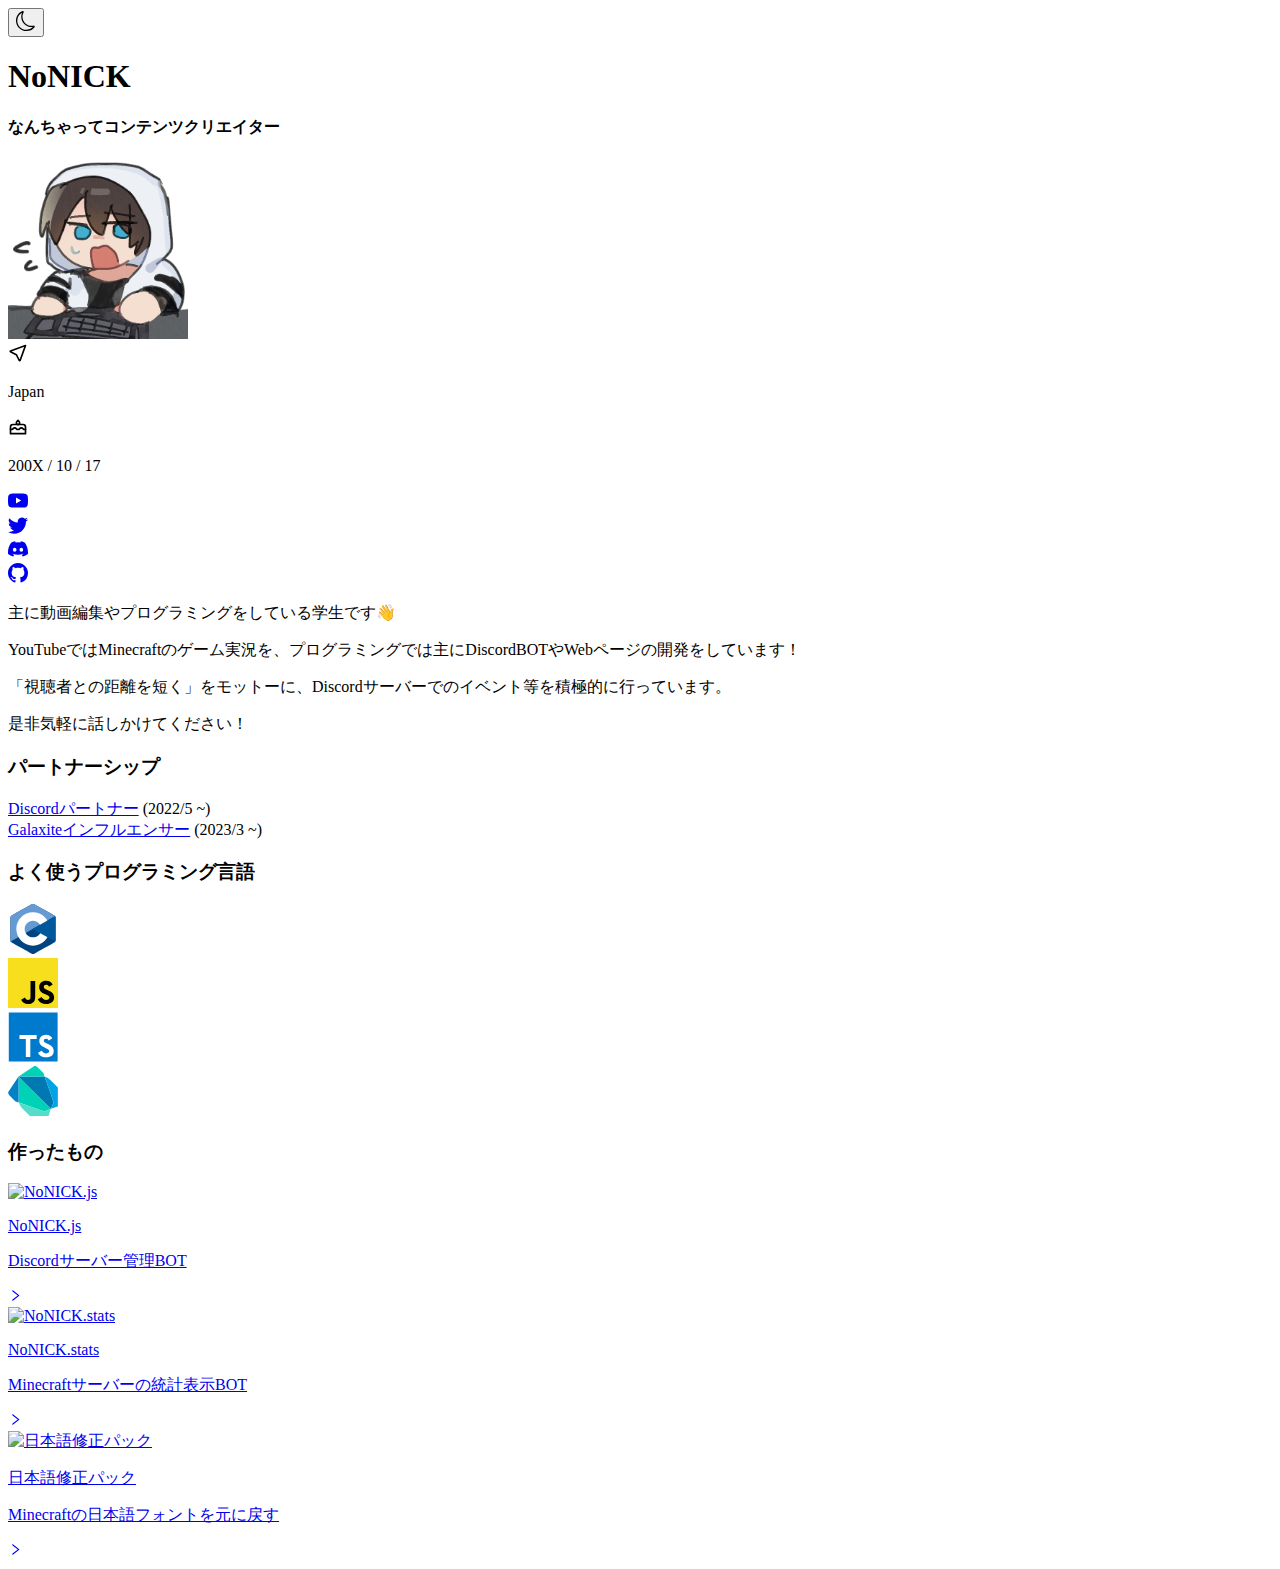
==== index.html @ 1e72a4f3 "deploy: 20749d3a1b6d478db8f7fc15240c2572bb1452a2" ====
<!DOCTYPE html><html lang="ja"><head><meta charSet="utf-8"/><link rel="preconnect" href="/" crossorigin=""/><link rel="stylesheet" href="/nonick-mc.github.io/_next/static/css/353ab49dd07e1bf8.css" data-precedence="next"/><title>NoNICK</title><meta name="description" content="Generated by create next app"/><meta name="viewport" content="width=device-width, initial-scale=1"/><link rel="icon" href="/nonick-mc.github.io/favicon.ico" type="image/x-icon" sizes="any"/><meta name="next-size-adjust"/><script src="/nonick-mc.github.io/_next/static/chunks/polyfills-c67a75d1b6f99dc8.js" noModule=""></script></head><body class="__variable_5e1906 h-full bg-[url(/background3.jpg)] bg-cover bg-fixed font-mplus2 text-black"><script>!function(){try{var d=document.documentElement,c=d.classList;c.remove('light','dark');var e=localStorage.getItem('theme');if('system'===e||(!e&&false)){var t='(prefers-color-scheme: dark)',m=window.matchMedia(t);if(m.media!==t||m.matches){d.style.colorScheme = 'dark';c.add('dark')}else{d.style.colorScheme = 'light';c.add('light')}}else if(e){c.add(e|| '')}else{c.add('light')}if(e==='light'||e==='dark'||!e)d.style.colorScheme=e||'light'}catch(e){}}()</script><div class="max-w-screen-md mx-auto py-24 px-2"><div class="my-10 p-5 gap-2 backdrop-blur-md dark:backdrop-blur-xl bg-slate-200/90 dark:bg-slate-800/90 rounded-xl drop-shadow-xl"><div class="flex justify-end items-center"><button class="mt-3 p-3 rounded-full hover:bg-black/20"><svg stroke="currentColor" fill="currentColor" stroke-width="0" viewBox="0 0 16 16" class="dark:text-white" height="20" width="20" xmlns="http://www.w3.org/2000/svg"><path d="M6 .278a.768.768 0 0 1 .08.858 7.208 7.208 0 0 0-.878 3.46c0 4.021 3.278 7.277 7.318 7.277.527 0 1.04-.055 1.533-.16a.787.787 0 0 1 .81.316.733.733 0 0 1-.031.893A8.349 8.349 0 0 1 8.344 16C3.734 16 0 12.286 0 7.71 0 4.266 2.114 1.312 5.124.06A.752.752 0 0 1 6 .278zM4.858 1.311A7.269 7.269 0 0 0 1.025 7.71c0 4.02 3.279 7.276 7.319 7.276a7.316 7.316 0 0 0 5.205-2.162c-.337.042-.68.063-1.029.063-4.61 0-8.343-3.714-8.343-8.29 0-1.167.242-2.278.681-3.286z"></path></svg></button></div><div class="pt-8 pb-12"><div class="max-w-md mx-auto"><section class="flex flex-col items-center justify-center text-center"><h1 class="dark:text-white font-black tracking-wider text-4xl md:text-5xl">NoNICK</h1><h4 class="text-gray-700 dark:text-gray-300 text-lg md:text-xl">なんちゃって<span class="inline-block">コンテンツクリエイター</span></h4></section><img class="mx-auto my-6 rounded-full drop-shadow-lg" src="/icons/nonick.png" width="180" height="180" alt="nonick&#x27;s avatar"/><section class="flex flex-col gap-1 items-center justify-center text-gray-600"><div class="flex gap-2 items-center dark:text-gray-300"><svg stroke="currentColor" fill="none" stroke-width="2" viewBox="0 0 24 24" stroke-linecap="round" stroke-linejoin="round" height="20" width="20" xmlns="http://www.w3.org/2000/svg"><path stroke="none" d="M0 0h24v24H0z" fill="none"></path><path d="M21 3l-6.5 18a.55 .55 0 0 1 -1 0l-3.5 -7l-7 -3.5a.55 .55 0 0 1 0 -1l18 -6.5"></path></svg><p class="text-lg md:text-xl tracking-wide">Japan</p></div><div class="flex gap-2 items-center dark:text-gray-300"><svg stroke="currentColor" fill="none" stroke-width="2" viewBox="0 0 24 24" stroke-linecap="round" stroke-linejoin="round" height="20" width="20" xmlns="http://www.w3.org/2000/svg"><path stroke="none" d="M0 0h24v24H0z" fill="none"></path><path d="M3 20h18v-8a3 3 0 0 0 -3 -3h-12a3 3 0 0 0 -3 3v8z"></path><path d="M3 14.803c.312 .135 .654 .204 1 .197a2.4 2.4 0 0 0 2 -1a2.4 2.4 0 0 1 2 -1a2.4 2.4 0 0 1 2 1a2.4 2.4 0 0 0 2 1a2.4 2.4 0 0 0 2 -1a2.4 2.4 0 0 1 2 -1a2.4 2.4 0 0 1 2 1a2.4 2.4 0 0 0 2 1c.35 .007 .692 -.062 1 -.197"></path><path d="M12 4l1.465 1.638a2 2 0 1 1 -3.015 .099l1.55 -1.737z"></path></svg><p class="text-lg md:text-xl tracking-wide">200X / 10 / 17</p></div></section><div class="flex gap-5 items-center justify-center my-9"><div><div class="flex w-10 h-10 items-center justify-center rounded-full bg-red-500/50"><a href="https://youtube.com/@nonick_mc"><svg stroke="currentColor" fill="currentColor" stroke-width="0" viewBox="0 0 16 16" class="text-black dark:text-white" height="20" width="20" xmlns="http://www.w3.org/2000/svg"><path d="M8.051 1.999h.089c.822.003 4.987.033 6.11.335a2.01 2.01 0 0 1 1.415 1.42c.101.38.172.883.22 1.402l.01.104.022.26.008.104c.065.914.073 1.77.074 1.957v.075c-.001.194-.01 1.108-.082 2.06l-.008.105-.009.104c-.05.572-.124 1.14-.235 1.558a2.007 2.007 0 0 1-1.415 1.42c-1.16.312-5.569.334-6.18.335h-.142c-.309 0-1.587-.006-2.927-.052l-.17-.006-.087-.004-.171-.007-.171-.007c-1.11-.049-2.167-.128-2.654-.26a2.007 2.007 0 0 1-1.415-1.419c-.111-.417-.185-.986-.235-1.558L.09 9.82l-.008-.104A31.4 31.4 0 0 1 0 7.68v-.123c.002-.215.01-.958.064-1.778l.007-.103.003-.052.008-.104.022-.26.01-.104c.048-.519.119-1.023.22-1.402a2.007 2.007 0 0 1 1.415-1.42c.487-.13 1.544-.21 2.654-.26l.17-.007.172-.006.086-.003.171-.007A99.788 99.788 0 0 1 7.858 2h.193zM6.4 5.209v4.818l4.157-2.408L6.4 5.209z"></path></svg></a></div></div><div><div class="flex w-10 h-10 items-center justify-center rounded-full bg-blue-500/50"><a href="https://twitter.com/@nonick_mc"><svg stroke="currentColor" fill="currentColor" stroke-width="0" viewBox="0 0 16 16" class="text-black dark:text-white" height="20" width="20" xmlns="http://www.w3.org/2000/svg"><path d="M5.026 15c6.038 0 9.341-5.003 9.341-9.334 0-.14 0-.282-.006-.422A6.685 6.685 0 0 0 16 3.542a6.658 6.658 0 0 1-1.889.518 3.301 3.301 0 0 0 1.447-1.817 6.533 6.533 0 0 1-2.087.793A3.286 3.286 0 0 0 7.875 6.03a9.325 9.325 0 0 1-6.767-3.429 3.289 3.289 0 0 0 1.018 4.382A3.323 3.323 0 0 1 .64 6.575v.045a3.288 3.288 0 0 0 2.632 3.218 3.203 3.203 0 0 1-.865.115 3.23 3.23 0 0 1-.614-.057 3.283 3.283 0 0 0 3.067 2.277A6.588 6.588 0 0 1 .78 13.58a6.32 6.32 0 0 1-.78-.045A9.344 9.344 0 0 0 5.026 15z"></path></svg></a></div></div><div><div class="flex w-10 h-10 items-center justify-center rounded-full bg-indigo-500/50"><a href="https://discord.gg/nonick-mc"><svg stroke="currentColor" fill="currentColor" stroke-width="0" viewBox="0 0 16 16" class="text-black dark:text-white" height="20" width="20" xmlns="http://www.w3.org/2000/svg"><path d="M13.545 2.907a13.227 13.227 0 0 0-3.257-1.011.05.05 0 0 0-.052.025c-.141.25-.297.577-.406.833a12.19 12.19 0 0 0-3.658 0 8.258 8.258 0 0 0-.412-.833.051.051 0 0 0-.052-.025c-1.125.194-2.22.534-3.257 1.011a.041.041 0 0 0-.021.018C.356 6.024-.213 9.047.066 12.032c.001.014.01.028.021.037a13.276 13.276 0 0 0 3.995 2.02.05.05 0 0 0 .056-.019c.308-.42.582-.863.818-1.329a.05.05 0 0 0-.01-.059.051.051 0 0 0-.018-.011 8.875 8.875 0 0 1-1.248-.595.05.05 0 0 1-.02-.066.051.051 0 0 1 .015-.019c.084-.063.168-.129.248-.195a.05.05 0 0 1 .051-.007c2.619 1.196 5.454 1.196 8.041 0a.052.052 0 0 1 .053.007c.08.066.164.132.248.195a.051.051 0 0 1-.004.085 8.254 8.254 0 0 1-1.249.594.05.05 0 0 0-.03.03.052.052 0 0 0 .003.041c.24.465.515.909.817 1.329a.05.05 0 0 0 .056.019 13.235 13.235 0 0 0 4.001-2.02.049.049 0 0 0 .021-.037c.334-3.451-.559-6.449-2.366-9.106a.034.034 0 0 0-.02-.019Zm-8.198 7.307c-.789 0-1.438-.724-1.438-1.612 0-.889.637-1.613 1.438-1.613.807 0 1.45.73 1.438 1.613 0 .888-.637 1.612-1.438 1.612Zm5.316 0c-.788 0-1.438-.724-1.438-1.612 0-.889.637-1.613 1.438-1.613.807 0 1.451.73 1.438 1.613 0 .888-.631 1.612-1.438 1.612Z"></path></svg></a></div></div><div><div class="flex w-10 h-10 items-center justify-center rounded-full bg-black/50"><a href="https://github.com/nonick-mc"><svg stroke="currentColor" fill="currentColor" stroke-width="0" viewBox="0 0 16 16" class="text-black dark:text-white" height="20" width="20" xmlns="http://www.w3.org/2000/svg"><path d="M8 0C3.58 0 0 3.58 0 8c0 3.54 2.29 6.53 5.47 7.59.4.07.55-.17.55-.38 0-.19-.01-.82-.01-1.49-2.01.37-2.53-.49-2.69-.94-.09-.23-.48-.94-.82-1.13-.28-.15-.68-.52-.01-.53.63-.01 1.08.58 1.23.82.72 1.21 1.87.87 2.33.66.07-.52.28-.87.51-1.07-1.78-.2-3.64-.89-3.64-3.95 0-.87.31-1.59.82-2.15-.08-.2-.36-1.02.08-2.12 0 0 .67-.21 2.2.82.64-.18 1.32-.27 2-.27.68 0 1.36.09 2 .27 1.53-1.04 2.2-.82 2.2-.82.44 1.1.16 1.92.08 2.12.51.56.82 1.27.82 2.15 0 3.07-1.87 3.75-3.65 3.95.29.25.54.73.54 1.48 0 1.07-.01 1.93-.01 2.2 0 .21.15.46.55.38A8.012 8.012 0 0 0 16 8c0-4.42-3.58-8-8-8z"></path></svg></a></div></div></div><div class="flex flex-col gap-3 w-full p-5 text-sm md:text-base bg-slate-300 dark:bg-slate-700 rounded-md dark:text-white"><p>主に動画編集やプログラミングをしている学生です👋</p><p>YouTubeではMinecraftのゲーム実況を、プログラミングでは主にDiscordBOTやWebページの開発をしています！</p><p>「視聴者との距離を短く」をモットーに、Discordサーバーでのイベント等を積極的に行っています。</p><p>是非気軽に話しかけてください！</p></div><div class="mt-16"><h3 class="title">パートナーシップ</h3><div class="w-fit mx-auto my-4 text-black dark:text-white"><li class="text-base md:text-lg"><a href="https://discord.com/partners" class="text-indigo-500">Discordパートナー</a> (2022/5 ~)</li><li class="text-base md:text-lg"><a href="https://www.galaxite.net/influencer-application/" class="text-indigo-500">Galaxiteインフルエンサー</a> (2023/3 ~)</li></div></div><div class="mt-16"><h3 class="title">よく使う<span class="inline-block">プログラミング言語</span></h3><div class="flex flex-wrap gap-6 my-4 items-center justify-center"><div><img class="drop-shadow-md" src="/programLangs/C.svg" width="50" height="50" alt="C"/></div><div><img class="drop-shadow-md" src="/programLangs/JavaScript.svg" width="50" height="50" alt="JavaScript"/></div><div><img class="drop-shadow-md" src="/programLangs/TypeScript.svg" width="50" height="50" alt="TypeScript"/></div><div><img class="drop-shadow-md" src="/programLangs/Dart.svg" width="50" height="50" alt="Dart"/></div></div></div><div class="mt-16"><h3 class="title">作ったもの</h3><div class="mt-6 flex flex-col gap-3"><div><a href="https://nonick-js.com" class="text-inherit"><div class="flex w-full p-5 justify-between bg-slate-200 dark:bg-slate-700 items-center drop-shadow-md rounded-md"><div class="flex gap-4 items-center"><img class="rounded-full" src="//icons/nonickjs.png" width="50" height="50" alt="NoNICK.js"/><section class="flex flex-col dark:text-white text-base md:text-xl"><p class="font-bold">NoNICK.js</p><p>Discordサーバー管理BOT</p></section></div><svg stroke="currentColor" fill="currentColor" stroke-width="0" viewBox="0 0 1024 1024" class="dark:text-white" height="15" width="15" xmlns="http://www.w3.org/2000/svg"><path d="M765.7 486.8L314.9 134.7A7.97 7.97 0 0 0 302 141v77.3c0 4.9 2.3 9.6 6.1 12.6l360 281.1-360 281.1c-3.9 3-6.1 7.7-6.1 12.6V883c0 6.7 7.7 10.4 12.9 6.3l450.8-352.1a31.96 31.96 0 0 0 0-50.4z"></path></svg></div></a></div><div><a href="https://docs.nonick-js.com/nonick-stats/what-is-nonick-stats/" class="text-inherit"><div class="flex w-full p-5 justify-between bg-slate-200 dark:bg-slate-700 items-center drop-shadow-md rounded-md"><div class="flex gap-4 items-center"><img class="rounded-full" src="//icons/nonickstats.png" width="50" height="50" alt="NoNICK.stats"/><section class="flex flex-col dark:text-white text-base md:text-xl"><p class="font-bold">NoNICK.stats</p><p>Minecraftサーバーの統計表示BOT</p></section></div><svg stroke="currentColor" fill="currentColor" stroke-width="0" viewBox="0 0 1024 1024" class="dark:text-white" height="15" width="15" xmlns="http://www.w3.org/2000/svg"><path d="M765.7 486.8L314.9 134.7A7.97 7.97 0 0 0 302 141v77.3c0 4.9 2.3 9.6 6.1 12.6l360 281.1-360 281.1c-3.9 3-6.1 7.7-6.1 12.6V883c0 6.7 7.7 10.4 12.9 6.3l450.8-352.1a31.96 31.96 0 0 0 0-50.4z"></path></svg></div></a></div><div><a href="https://github.com/nonick-mc/minecraft-fixfont" class="text-inherit"><div class="flex w-full p-5 justify-between bg-slate-200 dark:bg-slate-700 items-center drop-shadow-md rounded-md"><div class="flex gap-4 items-center"><img class="rounded-full" src="//icons/fixfont.png.png" width="50" height="50" alt="日本語修正パック"/><section class="flex flex-col dark:text-white text-base md:text-xl"><p class="font-bold">日本語修正パック</p><p>Minecraftの日本語フォントを元に戻す</p></section></div><svg stroke="currentColor" fill="currentColor" stroke-width="0" viewBox="0 0 1024 1024" class="dark:text-white" height="15" width="15" xmlns="http://www.w3.org/2000/svg"><path d="M765.7 486.8L314.9 134.7A7.97 7.97 0 0 0 302 141v77.3c0 4.9 2.3 9.6 6.1 12.6l360 281.1-360 281.1c-3.9 3-6.1 7.7-6.1 12.6V883c0 6.7 7.7 10.4 12.9 6.3l450.8-352.1a31.96 31.96 0 0 0 0-50.4z"></path></svg></div></a></div></div></div></div></div></div></div><script src="/nonick-mc.github.io/_next/static/chunks/webpack-ea9b4a81902ddb93.js" async=""></script><script src="/nonick-mc.github.io/_next/static/chunks/9fed808d-30be2a055a1186bc.js" async=""></script><script src="/nonick-mc.github.io/_next/static/chunks/890-2df93d6a2c4d5dd5.js" async=""></script><script src="/nonick-mc.github.io/_next/static/chunks/main-app-1b7d19ef8203827d.js" async=""></script><script>(self.__next_f=self.__next_f||[]).push([0])</script><script>self.__next_f.push([1,"1:HC[\"/\",{\"crossOrigin\":\"anonymous\"}]\n2:HL[\"/nonick-mc.github.io/_next/static/css/353ab49dd07e1bf8.css\",{\"as\":\"style\"}]\n0:\"$L3\"\n"])</script><script>self.__next_f.push([1,"4:I{\"id\":\"7335\",\"chunks\":[\"272:static/chunks/webpack-ea9b4a81902ddb93.js\",\"159:static/chunks/9fed808d-30be2a055a1186bc.js\",\"890:static/chunks/890-2df93d6a2c4d5dd5.js\"],\"name\":\"\",\"async\":false}\n6:I{\"id\":\"5\",\"chunks\":[\"272:static/chunks/webpack-ea9b4a81902ddb93.js\",\"159:static/chunks/9fed808d-30be2a055a1186bc.js\",\"890:static/chunks/890-2df93d6a2c4d5dd5.js\"],\"name\":\"\",\"async\":false}\n7:I{\"id\":\"7263\",\"chunks\":[\"185:static/chunks/app/layout-cf28a550482aaf2b.js\"],\"name\":\"\",\"async\":false}\n9:I{\"id\":\"9311\",\"chunks\":["])</script><script>self.__next_f.push([1,"\"272:static/chunks/webpack-ea9b4a81902ddb93.js\",\"159:static/chunks/9fed808d-30be2a055a1186bc.js\",\"890:static/chunks/890-2df93d6a2c4d5dd5.js\"],\"name\":\"\",\"async\":false}\na:I{\"id\":\"6467\",\"chunks\":[\"272:static/chunks/webpack-ea9b4a81902ddb93.js\",\"159:static/chunks/9fed808d-30be2a055a1186bc.js\",\"890:static/chunks/890-2df93d6a2c4d5dd5.js\"],\"name\":\"\",\"async\":false}\nb:I{\"id\":\"9056\",\"chunks\":[\"272:static/chunks/webpack-ea9b4a81902ddb93.js\",\"159:static/chunks/9fed808d-30be2a055a1186bc.js\",\"890:static/chunks/890-2df93d"])</script><script>self.__next_f.push([1,"6a2c4d5dd5.js\"],\"name\":\"\",\"async\":false}\nc:I{\"id\":\"9853\",\"chunks\":[\"816:static/chunks/0f72cc65-337513f210a8e737.js\",\"692:static/chunks/ed7119d2-b13aa7cc50779223.js\",\"190:static/chunks/507f3164-fd472baf11ecdc43.js\",\"821:static/chunks/821-4c82a09f8faf12a0.js\",\"931:static/chunks/app/page-62aadd5a64959452.js\"],\"name\":\"\",\"async\":false}\n"])</script><script>self.__next_f.push([1,"3:[[[\"$\",\"link\",\"0\",{\"rel\":\"stylesheet\",\"href\":\"/nonick-mc.github.io/_next/static/css/353ab49dd07e1bf8.css\",\"precedence\":\"next\"}]],[\"$\",\"$L4\",null,{\"assetPrefix\":\"/nonick-mc.github.io\",\"initialCanonicalUrl\":\"/\",\"initialTree\":[\"\",{\"children\":[\"__PAGE__\",{}]},\"$undefined\",\"$undefined\",true],\"initialHead\":[\"$L5\",[\"$\",\"meta\",null,{\"name\":\"next-size-adjust\"}]],\"globalErrorComponent\":\"$6\",\"notFound\":[\"$\",\"html\",null,{\"lang\":\"ja\",\"children\":[\"$\",\"body\",null,{\"className\":\"__variable_5e1906 h-full bg-[url(/background3.jpg)] bg-cover bg-fixed font-mplus2 text-black\",\"children\":[\"$\",\"$L7\",null,{\"children\":[\"$L8\",\"$undefined\",[[\"$\",\"title\",null,{\"children\":\"404: This page could not be found.\"}],[\"$\",\"div\",null,{\"style\":{\"fontFamily\":\"system-ui,\\\"Segoe UI\\\",Roboto,Helvetica,Arial,sans-serif,\\\"Apple Color Emoji\\\",\\\"Segoe UI Emoji\\\"\",\"height\":\"100vh\",\"textAlign\":\"center\",\"display\":\"flex\",\"flexDirection\":\"column\",\"alignItems\":\"center\",\"justifyContent\":\"center\"},\"children\":[\"$\",\"div\",null,{\"children\":[[\"$\",\"style\",null,{\"dangerouslySetInnerHTML\":{\"__html\":\"body{color:#000;background:#fff;margin:0}.next-error-h1{border-right:1px solid rgba(0,0,0,.3)}@media (prefers-color-scheme:dark){body{color:#fff;background:#000}.next-error-h1{border-right:1px solid rgba(255,255,255,.3)}}\"}}],[\"$\",\"h1\",null,{\"className\":\"next-error-h1\",\"style\":{\"display\":\"inline-block\",\"margin\":\"0 20px 0 0\",\"padding\":\"0 23px 0 0\",\"fontSize\":24,\"fontWeight\":500,\"verticalAlign\":\"top\",\"lineHeight\":\"49px\"},\"children\":\"404\"}],[\"$\",\"div\",null,{\"style\":{\"display\":\"inline-block\"},\"children\":[\"$\",\"h2\",null,{\"style\":{\"fontSize\":14,\"fontWeight\":400,\"lineHeight\":\"49px\",\"margin\":0},\"children\":\"This page could not be found.\"}]}]]}]}]]]}]}]}],\"asNotFound\":false,\"children\":[[\"$\",\"html\",null,{\"lang\":\"ja\",\"children\":[\"$\",\"body\",null,{\"className\":\"__variable_5e1906 h-full bg-[url(/background3.jpg)] bg-cover bg-fixed font-mplus2 text-black\",\"children\":[\"$\",\"$L7\",null,{\"children\":[\"$\",\"$L9\",null,{\"parallelRouterKey\":\"children\",\"segmentPath\":[\"children\"],\"error\":\"$undefined\",\"errorStyles\":\"$undefined\",\"loading\":\"$undefined\",\"loadingStyles\":\"$undefined\",\"hasLoading\":false,\"template\":[\"$\",\"$La\",null,{}],\"templateStyles\":\"$undefined\",\"notFound\":\"$undefined\",\"notFoundStyles\":\"$undefined\",\"childProp\":{\"current\":[[\"$\",\"$Lb\",null,{\"propsForComponent\":{\"params\":{}},\"Component\":\"$c\"}],null],\"segment\":\"__PAGE__\"},\"styles\":[]}]}]}]}],null]}]]\n"])</script><script>self.__next_f.push([1,"8:[[[\"$\",\"meta\",null,{\"charSet\":\"utf-8\"}],null,null,null,null,null,null,null,null,null,null,[\"$\",\"meta\",null,{\"name\":\"viewport\",\"content\":\"width=device-width, initial-scale=1\"}],null,null,null,null,null,null,null,null,null,null,[]],[null,null,null,null],null,null,[null,null,null,null,null],null,null,null,null,null]\n"])</script><script>self.__next_f.push([1,"5:[[[\"$\",\"meta\",null,{\"charSet\":\"utf-8\"}],[\"$\",\"title\",null,{\"children\":\"NoNICK\"}],[\"$\",\"meta\",null,{\"name\":\"description\",\"content\":\"Generated by create next app\"}],null,null,null,null,null,null,null,null,[\"$\",\"meta\",null,{\"name\":\"viewport\",\"content\":\"width=device-width, initial-scale=1\"}],null,null,null,null,null,null,null,null,null,null,[]],[null,null,null,null],null,null,[null,null,null,null,null],null,null,null,null,[null,[[\"$\",\"link\",null,{\"rel\":\"icon\",\"href\":\"/nonick-mc.github.io/favicon.ico\",\"type\":\"image/x-icon\",\"sizes\":\"any\"}]],[],null]]\n"])</script></body></html>
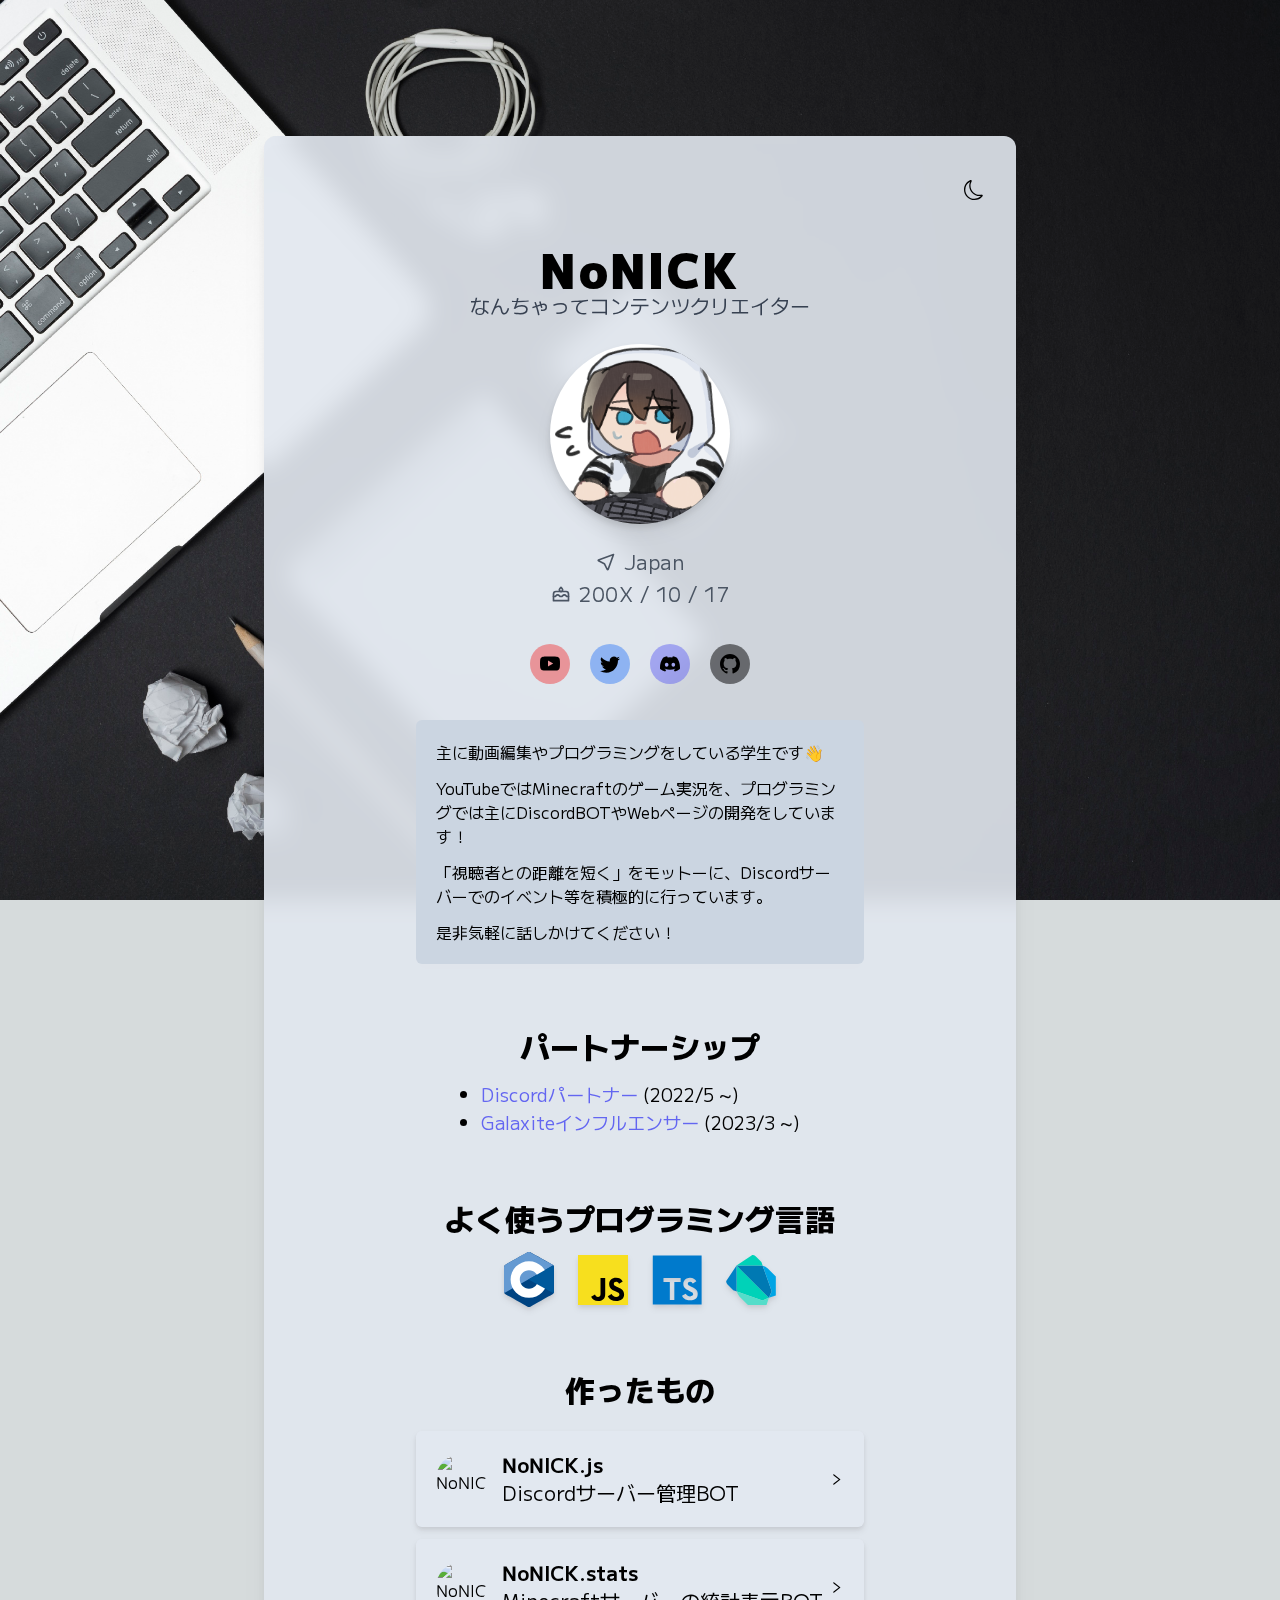
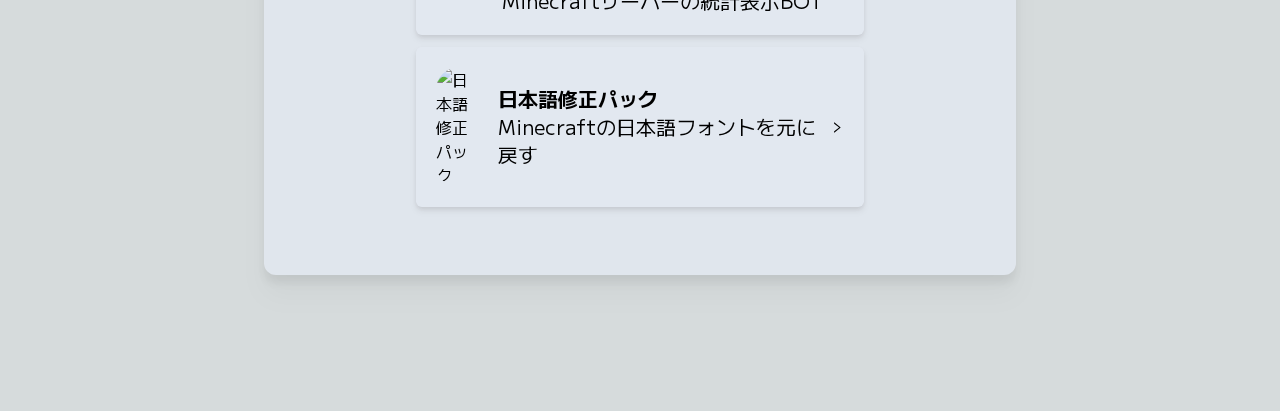
==== commit 73d1e5d8: "deploy: dac211bcd45db0025ee0e0c42c3b8f730f554f79" ====
--- a/index.html
+++ b/index.html
@@ -1 +1 @@
-<!DOCTYPE html><html lang="ja"><head><meta charSet="utf-8"/><link rel="preconnect" href="/" crossorigin=""/><link rel="stylesheet" href="/nonick-mc.github.io/_next/static/css/353ab49dd07e1bf8.css" data-precedence="next"/><title>NoNICK</title><meta name="description" content="Generated by create next app"/><meta name="viewport" content="width=device-width, initial-scale=1"/><link rel="icon" href="/nonick-mc.github.io/favicon.ico" type="image/x-icon" sizes="any"/><meta name="next-size-adjust"/><script src="/nonick-mc.github.io/_next/static/chunks/polyfills-c67a75d1b6f99dc8.js" noModule=""></script></head><body class="__variable_5e1906 h-full bg-[url(/background3.jpg)] bg-cover bg-fixed font-mplus2 text-black"><script>!function(){try{var d=document.documentElement,c=d.classList;c.remove('light','dark');var e=localStorage.getItem('theme');if('system'===e||(!e&&false)){var t='(prefers-color-scheme: dark)',m=window.matchMedia(t);if(m.media!==t||m.matches){d.style.colorScheme = 'dark';c.add('dark')}else{d.style.colorScheme = 'light';c.add('light')}}else if(e){c.add(e|| '')}else{c.add('light')}if(e==='light'||e==='dark'||!e)d.style.colorScheme=e||'light'}catch(e){}}()</script><div class="max-w-screen-md mx-auto py-24 px-2"><div class="my-10 p-5 gap-2 backdrop-blur-md dark:backdrop-blur-xl bg-slate-200/90 dark:bg-slate-800/90 rounded-xl drop-shadow-xl"><div class="flex justify-end items-center"><button class="mt-3 p-3 rounded-full hover:bg-black/20"><svg stroke="currentColor" fill="currentColor" stroke-width="0" viewBox="0 0 16 16" class="dark:text-white" height="20" width="20" xmlns="http://www.w3.org/2000/svg"><path d="M6 .278a.768.768 0 0 1 .08.858 7.208 7.208 0 0 0-.878 3.46c0 4.021 3.278 7.277 7.318 7.277.527 0 1.04-.055 1.533-.16a.787.787 0 0 1 .81.316.733.733 0 0 1-.031.893A8.349 8.349 0 0 1 8.344 16C3.734 16 0 12.286 0 7.71 0 4.266 2.114 1.312 5.124.06A.752.752 0 0 1 6 .278zM4.858 1.311A7.269 7.269 0 0 0 1.025 7.71c0 4.02 3.279 7.276 7.319 7.276a7.316 7.316 0 0 0 5.205-2.162c-.337.042-.68.063-1.029.063-4.61 0-8.343-3.714-8.343-8.29 0-1.167.242-2.278.681-3.286z"></path></svg></button></div><div class="pt-8 pb-12"><div class="max-w-md mx-auto"><section class="flex flex-col items-center justify-center text-center"><h1 class="dark:text-white font-black tracking-wider text-4xl md:text-5xl">NoNICK</h1><h4 class="text-gray-700 dark:text-gray-300 text-lg md:text-xl">なんちゃって<span class="inline-block">コンテンツクリエイター</span></h4></section><img class="mx-auto my-6 rounded-full drop-shadow-lg" src="/icons/nonick.png" width="180" height="180" alt="nonick&#x27;s avatar"/><section class="flex flex-col gap-1 items-center justify-center text-gray-600"><div class="flex gap-2 items-center dark:text-gray-300"><svg stroke="currentColor" fill="none" stroke-width="2" viewBox="0 0 24 24" stroke-linecap="round" stroke-linejoin="round" height="20" width="20" xmlns="http://www.w3.org/2000/svg"><path stroke="none" d="M0 0h24v24H0z" fill="none"></path><path d="M21 3l-6.5 18a.55 .55 0 0 1 -1 0l-3.5 -7l-7 -3.5a.55 .55 0 0 1 0 -1l18 -6.5"></path></svg><p class="text-lg md:text-xl tracking-wide">Japan</p></div><div class="flex gap-2 items-center dark:text-gray-300"><svg stroke="currentColor" fill="none" stroke-width="2" viewBox="0 0 24 24" stroke-linecap="round" stroke-linejoin="round" height="20" width="20" xmlns="http://www.w3.org/2000/svg"><path stroke="none" d="M0 0h24v24H0z" fill="none"></path><path d="M3 20h18v-8a3 3 0 0 0 -3 -3h-12a3 3 0 0 0 -3 3v8z"></path><path d="M3 14.803c.312 .135 .654 .204 1 .197a2.4 2.4 0 0 0 2 -1a2.4 2.4 0 0 1 2 -1a2.4 2.4 0 0 1 2 1a2.4 2.4 0 0 0 2 1a2.4 2.4 0 0 0 2 -1a2.4 2.4 0 0 1 2 -1a2.4 2.4 0 0 1 2 1a2.4 2.4 0 0 0 2 1c.35 .007 .692 -.062 1 -.197"></path><path d="M12 4l1.465 1.638a2 2 0 1 1 -3.015 .099l1.55 -1.737z"></path></svg><p class="text-lg md:text-xl tracking-wide">200X / 10 / 17</p></div></section><div class="flex gap-5 items-center justify-center my-9"><div><div class="flex w-10 h-10 items-center justify-center rounded-full bg-red-500/50"><a href="https://youtube.com/@nonick_mc"><svg stroke="currentColor" fill="currentColor" stroke-width="0" viewBox="0 0 16 16" class="text-black dark:text-white" height="20" width="20" xmlns="http://www.w3.org/2000/svg"><path d="M8.051 1.999h.089c.822.003 4.987.033 6.11.335a2.01 2.01 0 0 1 1.415 1.42c.101.38.172.883.22 1.402l.01.104.022.26.008.104c.065.914.073 1.77.074 1.957v.075c-.001.194-.01 1.108-.082 2.06l-.008.105-.009.104c-.05.572-.124 1.14-.235 1.558a2.007 2.007 0 0 1-1.415 1.42c-1.16.312-5.569.334-6.18.335h-.142c-.309 0-1.587-.006-2.927-.052l-.17-.006-.087-.004-.171-.007-.171-.007c-1.11-.049-2.167-.128-2.654-.26a2.007 2.007 0 0 1-1.415-1.419c-.111-.417-.185-.986-.235-1.558L.09 9.82l-.008-.104A31.4 31.4 0 0 1 0 7.68v-.123c.002-.215.01-.958.064-1.778l.007-.103.003-.052.008-.104.022-.26.01-.104c.048-.519.119-1.023.22-1.402a2.007 2.007 0 0 1 1.415-1.42c.487-.13 1.544-.21 2.654-.26l.17-.007.172-.006.086-.003.171-.007A99.788 99.788 0 0 1 7.858 2h.193zM6.4 5.209v4.818l4.157-2.408L6.4 5.209z"></path></svg></a></div></div><div><div class="flex w-10 h-10 items-center justify-center rounded-full bg-blue-500/50"><a href="https://twitter.com/@nonick_mc"><svg stroke="currentColor" fill="currentColor" stroke-width="0" viewBox="0 0 16 16" class="text-black dark:text-white" height="20" width="20" xmlns="http://www.w3.org/2000/svg"><path d="M5.026 15c6.038 0 9.341-5.003 9.341-9.334 0-.14 0-.282-.006-.422A6.685 6.685 0 0 0 16 3.542a6.658 6.658 0 0 1-1.889.518 3.301 3.301 0 0 0 1.447-1.817 6.533 6.533 0 0 1-2.087.793A3.286 3.286 0 0 0 7.875 6.03a9.325 9.325 0 0 1-6.767-3.429 3.289 3.289 0 0 0 1.018 4.382A3.323 3.323 0 0 1 .64 6.575v.045a3.288 3.288 0 0 0 2.632 3.218 3.203 3.203 0 0 1-.865.115 3.23 3.23 0 0 1-.614-.057 3.283 3.283 0 0 0 3.067 2.277A6.588 6.588 0 0 1 .78 13.58a6.32 6.32 0 0 1-.78-.045A9.344 9.344 0 0 0 5.026 15z"></path></svg></a></div></div><div><div class="flex w-10 h-10 items-center justify-center rounded-full bg-indigo-500/50"><a href="https://discord.gg/nonick-mc"><svg stroke="currentColor" fill="currentColor" stroke-width="0" viewBox="0 0 16 16" class="text-black dark:text-white" height="20" width="20" xmlns="http://www.w3.org/2000/svg"><path d="M13.545 2.907a13.227 13.227 0 0 0-3.257-1.011.05.05 0 0 0-.052.025c-.141.25-.297.577-.406.833a12.19 12.19 0 0 0-3.658 0 8.258 8.258 0 0 0-.412-.833.051.051 0 0 0-.052-.025c-1.125.194-2.22.534-3.257 1.011a.041.041 0 0 0-.021.018C.356 6.024-.213 9.047.066 12.032c.001.014.01.028.021.037a13.276 13.276 0 0 0 3.995 2.02.05.05 0 0 0 .056-.019c.308-.42.582-.863.818-1.329a.05.05 0 0 0-.01-.059.051.051 0 0 0-.018-.011 8.875 8.875 0 0 1-1.248-.595.05.05 0 0 1-.02-.066.051.051 0 0 1 .015-.019c.084-.063.168-.129.248-.195a.05.05 0 0 1 .051-.007c2.619 1.196 5.454 1.196 8.041 0a.052.052 0 0 1 .053.007c.08.066.164.132.248.195a.051.051 0 0 1-.004.085 8.254 8.254 0 0 1-1.249.594.05.05 0 0 0-.03.03.052.052 0 0 0 .003.041c.24.465.515.909.817 1.329a.05.05 0 0 0 .056.019 13.235 13.235 0 0 0 4.001-2.02.049.049 0 0 0 .021-.037c.334-3.451-.559-6.449-2.366-9.106a.034.034 0 0 0-.02-.019Zm-8.198 7.307c-.789 0-1.438-.724-1.438-1.612 0-.889.637-1.613 1.438-1.613.807 0 1.45.73 1.438 1.613 0 .888-.637 1.612-1.438 1.612Zm5.316 0c-.788 0-1.438-.724-1.438-1.612 0-.889.637-1.613 1.438-1.613.807 0 1.451.73 1.438 1.613 0 .888-.631 1.612-1.438 1.612Z"></path></svg></a></div></div><div><div class="flex w-10 h-10 items-center justify-center rounded-full bg-black/50"><a href="https://github.com/nonick-mc"><svg stroke="currentColor" fill="currentColor" stroke-width="0" viewBox="0 0 16 16" class="text-black dark:text-white" height="20" width="20" xmlns="http://www.w3.org/2000/svg"><path d="M8 0C3.58 0 0 3.58 0 8c0 3.54 2.29 6.53 5.47 7.59.4.07.55-.17.55-.38 0-.19-.01-.82-.01-1.49-2.01.37-2.53-.49-2.69-.94-.09-.23-.48-.94-.82-1.13-.28-.15-.68-.52-.01-.53.63-.01 1.08.58 1.23.82.72 1.21 1.87.87 2.33.66.07-.52.28-.87.51-1.07-1.78-.2-3.64-.89-3.64-3.95 0-.87.31-1.59.82-2.15-.08-.2-.36-1.02.08-2.12 0 0 .67-.21 2.2.82.64-.18 1.32-.27 2-.27.68 0 1.36.09 2 .27 1.53-1.04 2.2-.82 2.2-.82.44 1.1.16 1.92.08 2.12.51.56.82 1.27.82 2.15 0 3.07-1.87 3.75-3.65 3.95.29.25.54.73.54 1.48 0 1.07-.01 1.93-.01 2.2 0 .21.15.46.55.38A8.012 8.012 0 0 0 16 8c0-4.42-3.58-8-8-8z"></path></svg></a></div></div></div><div class="flex flex-col gap-3 w-full p-5 text-sm md:text-base bg-slate-300 dark:bg-slate-700 rounded-md dark:text-white"><p>主に動画編集やプログラミングをしている学生です👋</p><p>YouTubeではMinecraftのゲーム実況を、プログラミングでは主にDiscordBOTやWebページの開発をしています！</p><p>「視聴者との距離を短く」をモットーに、Discordサーバーでのイベント等を積極的に行っています。</p><p>是非気軽に話しかけてください！</p></div><div class="mt-16"><h3 class="title">パートナーシップ</h3><div class="w-fit mx-auto my-4 text-black dark:text-white"><li class="text-base md:text-lg"><a href="https://discord.com/partners" class="text-indigo-500">Discordパートナー</a> (2022/5 ~)</li><li class="text-base md:text-lg"><a href="https://www.galaxite.net/influencer-application/" class="text-indigo-500">Galaxiteインフルエンサー</a> (2023/3 ~)</li></div></div><div class="mt-16"><h3 class="title">よく使う<span class="inline-block">プログラミング言語</span></h3><div class="flex flex-wrap gap-6 my-4 items-center justify-center"><div><img class="drop-shadow-md" src="/programLangs/C.svg" width="50" height="50" alt="C"/></div><div><img class="drop-shadow-md" src="/programLangs/JavaScript.svg" width="50" height="50" alt="JavaScript"/></div><div><img class="drop-shadow-md" src="/programLangs/TypeScript.svg" width="50" height="50" alt="TypeScript"/></div><div><img class="drop-shadow-md" src="/programLangs/Dart.svg" width="50" height="50" alt="Dart"/></div></div></div><div class="mt-16"><h3 class="title">作ったもの</h3><div class="mt-6 flex flex-col gap-3"><div><a href="https://nonick-js.com" class="text-inherit"><div class="flex w-full p-5 justify-between bg-slate-200 dark:bg-slate-700 items-center drop-shadow-md rounded-md"><div class="flex gap-4 items-center"><img class="rounded-full" src="//icons/nonickjs.png" width="50" height="50" alt="NoNICK.js"/><section class="flex flex-col dark:text-white text-base md:text-xl"><p class="font-bold">NoNICK.js</p><p>Discordサーバー管理BOT</p></section></div><svg stroke="currentColor" fill="currentColor" stroke-width="0" viewBox="0 0 1024 1024" class="dark:text-white" height="15" width="15" xmlns="http://www.w3.org/2000/svg"><path d="M765.7 486.8L314.9 134.7A7.97 7.97 0 0 0 302 141v77.3c0 4.9 2.3 9.6 6.1 12.6l360 281.1-360 281.1c-3.9 3-6.1 7.7-6.1 12.6V883c0 6.7 7.7 10.4 12.9 6.3l450.8-352.1a31.96 31.96 0 0 0 0-50.4z"></path></svg></div></a></div><div><a href="https://docs.nonick-js.com/nonick-stats/what-is-nonick-stats/" class="text-inherit"><div class="flex w-full p-5 justify-between bg-slate-200 dark:bg-slate-700 items-center drop-shadow-md rounded-md"><div class="flex gap-4 items-center"><img class="rounded-full" src="//icons/nonickstats.png" width="50" height="50" alt="NoNICK.stats"/><section class="flex flex-col dark:text-white text-base md:text-xl"><p class="font-bold">NoNICK.stats</p><p>Minecraftサーバーの統計表示BOT</p></section></div><svg stroke="currentColor" fill="currentColor" stroke-width="0" viewBox="0 0 1024 1024" class="dark:text-white" height="15" width="15" xmlns="http://www.w3.org/2000/svg"><path d="M765.7 486.8L314.9 134.7A7.97 7.97 0 0 0 302 141v77.3c0 4.9 2.3 9.6 6.1 12.6l360 281.1-360 281.1c-3.9 3-6.1 7.7-6.1 12.6V883c0 6.7 7.7 10.4 12.9 6.3l450.8-352.1a31.96 31.96 0 0 0 0-50.4z"></path></svg></div></a></div><div><a href="https://github.com/nonick-mc/minecraft-fixfont" class="text-inherit"><div class="flex w-full p-5 justify-between bg-slate-200 dark:bg-slate-700 items-center drop-shadow-md rounded-md"><div class="flex gap-4 items-center"><img class="rounded-full" src="//icons/fixfont.png.png" width="50" height="50" alt="日本語修正パック"/><section class="flex flex-col dark:text-white text-base md:text-xl"><p class="font-bold">日本語修正パック</p><p>Minecraftの日本語フォントを元に戻す</p></section></div><svg stroke="currentColor" fill="currentColor" stroke-width="0" viewBox="0 0 1024 1024" class="dark:text-white" height="15" width="15" xmlns="http://www.w3.org/2000/svg"><path d="M765.7 486.8L314.9 134.7A7.97 7.97 0 0 0 302 141v77.3c0 4.9 2.3 9.6 6.1 12.6l360 281.1-360 281.1c-3.9 3-6.1 7.7-6.1 12.6V883c0 6.7 7.7 10.4 12.9 6.3l450.8-352.1a31.96 31.96 0 0 0 0-50.4z"></path></svg></div></a></div></div></div></div></div></div></div><script src="/nonick-mc.github.io/_next/static/chunks/webpack-ea9b4a81902ddb93.js" async=""></script><script src="/nonick-mc.github.io/_next/static/chunks/9fed808d-30be2a055a1186bc.js" async=""></script><script src="/nonick-mc.github.io/_next/static/chunks/890-2df93d6a2c4d5dd5.js" async=""></script><script src="/nonick-mc.github.io/_next/static/chunks/main-app-1b7d19ef8203827d.js" async=""></script><script>(self.__next_f=self.__next_f||[]).push([0])</script><script>self.__next_f.push([1,"1:HC[\"/\",{\"crossOrigin\":\"anonymous\"}]\n2:HL[\"/nonick-mc.github.io/_next/static/css/353ab49dd07e1bf8.css\",{\"as\":\"style\"}]\n0:\"$L3\"\n"])</script><script>self.__next_f.push([1,"4:I{\"id\":\"7335\",\"chunks\":[\"272:static/chunks/webpack-ea9b4a81902ddb93.js\",\"159:static/chunks/9fed808d-30be2a055a1186bc.js\",\"890:static/chunks/890-2df93d6a2c4d5dd5.js\"],\"name\":\"\",\"async\":false}\n6:I{\"id\":\"5\",\"chunks\":[\"272:static/chunks/webpack-ea9b4a81902ddb93.js\",\"159:static/chunks/9fed808d-30be2a055a1186bc.js\",\"890:static/chunks/890-2df93d6a2c4d5dd5.js\"],\"name\":\"\",\"async\":false}\n7:I{\"id\":\"7263\",\"chunks\":[\"185:static/chunks/app/layout-cf28a550482aaf2b.js\"],\"name\":\"\",\"async\":false}\n9:I{\"id\":\"9311\",\"chunks\":["])</script><script>self.__next_f.push([1,"\"272:static/chunks/webpack-ea9b4a81902ddb93.js\",\"159:static/chunks/9fed808d-30be2a055a1186bc.js\",\"890:static/chunks/890-2df93d6a2c4d5dd5.js\"],\"name\":\"\",\"async\":false}\na:I{\"id\":\"6467\",\"chunks\":[\"272:static/chunks/webpack-ea9b4a81902ddb93.js\",\"159:static/chunks/9fed808d-30be2a055a1186bc.js\",\"890:static/chunks/890-2df93d6a2c4d5dd5.js\"],\"name\":\"\",\"async\":false}\nb:I{\"id\":\"9056\",\"chunks\":[\"272:static/chunks/webpack-ea9b4a81902ddb93.js\",\"159:static/chunks/9fed808d-30be2a055a1186bc.js\",\"890:static/chunks/890-2df93d"])</script><script>self.__next_f.push([1,"6a2c4d5dd5.js\"],\"name\":\"\",\"async\":false}\nc:I{\"id\":\"9853\",\"chunks\":[\"816:static/chunks/0f72cc65-337513f210a8e737.js\",\"692:static/chunks/ed7119d2-b13aa7cc50779223.js\",\"190:static/chunks/507f3164-fd472baf11ecdc43.js\",\"821:static/chunks/821-4c82a09f8faf12a0.js\",\"931:static/chunks/app/page-62aadd5a64959452.js\"],\"name\":\"\",\"async\":false}\n"])</script><script>self.__next_f.push([1,"3:[[[\"$\",\"link\",\"0\",{\"rel\":\"stylesheet\",\"href\":\"/nonick-mc.github.io/_next/static/css/353ab49dd07e1bf8.css\",\"precedence\":\"next\"}]],[\"$\",\"$L4\",null,{\"assetPrefix\":\"/nonick-mc.github.io\",\"initialCanonicalUrl\":\"/\",\"initialTree\":[\"\",{\"children\":[\"__PAGE__\",{}]},\"$undefined\",\"$undefined\",true],\"initialHead\":[\"$L5\",[\"$\",\"meta\",null,{\"name\":\"next-size-adjust\"}]],\"globalErrorComponent\":\"$6\",\"notFound\":[\"$\",\"html\",null,{\"lang\":\"ja\",\"children\":[\"$\",\"body\",null,{\"className\":\"__variable_5e1906 h-full bg-[url(/background3.jpg)] bg-cover bg-fixed font-mplus2 text-black\",\"children\":[\"$\",\"$L7\",null,{\"children\":[\"$L8\",\"$undefined\",[[\"$\",\"title\",null,{\"children\":\"404: This page could not be found.\"}],[\"$\",\"div\",null,{\"style\":{\"fontFamily\":\"system-ui,\\\"Segoe UI\\\",Roboto,Helvetica,Arial,sans-serif,\\\"Apple Color Emoji\\\",\\\"Segoe UI Emoji\\\"\",\"height\":\"100vh\",\"textAlign\":\"center\",\"display\":\"flex\",\"flexDirection\":\"column\",\"alignItems\":\"center\",\"justifyContent\":\"center\"},\"children\":[\"$\",\"div\",null,{\"children\":[[\"$\",\"style\",null,{\"dangerouslySetInnerHTML\":{\"__html\":\"body{color:#000;background:#fff;margin:0}.next-error-h1{border-right:1px solid rgba(0,0,0,.3)}@media (prefers-color-scheme:dark){body{color:#fff;background:#000}.next-error-h1{border-right:1px solid rgba(255,255,255,.3)}}\"}}],[\"$\",\"h1\",null,{\"className\":\"next-error-h1\",\"style\":{\"display\":\"inline-block\",\"margin\":\"0 20px 0 0\",\"padding\":\"0 23px 0 0\",\"fontSize\":24,\"fontWeight\":500,\"verticalAlign\":\"top\",\"lineHeight\":\"49px\"},\"children\":\"404\"}],[\"$\",\"div\",null,{\"style\":{\"display\":\"inline-block\"},\"children\":[\"$\",\"h2\",null,{\"style\":{\"fontSize\":14,\"fontWeight\":400,\"lineHeight\":\"49px\",\"margin\":0},\"children\":\"This page could not be found.\"}]}]]}]}]]]}]}]}],\"asNotFound\":false,\"children\":[[\"$\",\"html\",null,{\"lang\":\"ja\",\"children\":[\"$\",\"body\",null,{\"className\":\"__variable_5e1906 h-full bg-[url(/background3.jpg)] bg-cover bg-fixed font-mplus2 text-black\",\"children\":[\"$\",\"$L7\",null,{\"children\":[\"$\",\"$L9\",null,{\"parallelRouterKey\":\"children\",\"segmentPath\":[\"children\"],\"error\":\"$undefined\",\"errorStyles\":\"$undefined\",\"loading\":\"$undefined\",\"loadingStyles\":\"$undefined\",\"hasLoading\":false,\"template\":[\"$\",\"$La\",null,{}],\"templateStyles\":\"$undefined\",\"notFound\":\"$undefined\",\"notFoundStyles\":\"$undefined\",\"childProp\":{\"current\":[[\"$\",\"$Lb\",null,{\"propsForComponent\":{\"params\":{}},\"Component\":\"$c\"}],null],\"segment\":\"__PAGE__\"},\"styles\":[]}]}]}]}],null]}]]\n"])</script><script>self.__next_f.push([1,"8:[[[\"$\",\"meta\",null,{\"charSet\":\"utf-8\"}],null,null,null,null,null,null,null,null,null,null,[\"$\",\"meta\",null,{\"name\":\"viewport\",\"content\":\"width=device-width, initial-scale=1\"}],null,null,null,null,null,null,null,null,null,null,[]],[null,null,null,null],null,null,[null,null,null,null,null],null,null,null,null,null]\n"])</script><script>self.__next_f.push([1,"5:[[[\"$\",\"meta\",null,{\"charSet\":\"utf-8\"}],[\"$\",\"title\",null,{\"children\":\"NoNICK\"}],[\"$\",\"meta\",null,{\"name\":\"description\",\"content\":\"Generated by create next app\"}],null,null,null,null,null,null,null,null,[\"$\",\"meta\",null,{\"name\":\"viewport\",\"content\":\"width=device-width, initial-scale=1\"}],null,null,null,null,null,null,null,null,null,null,[]],[null,null,null,null],null,null,[null,null,null,null,null],null,null,null,null,[null,[[\"$\",\"link\",null,{\"rel\":\"icon\",\"href\":\"/nonick-mc.github.io/favicon.ico\",\"type\":\"image/x-icon\",\"sizes\":\"any\"}]],[],null]]\n"])</script></body></html>+<!DOCTYPE html><html lang="ja"><head><meta charSet="utf-8"/><link rel="preconnect" href="/" crossorigin=""/><link rel="stylesheet" href="/_next/static/css/84f5f4580a99cc2e.css" data-precedence="next"/><title>NoNICK</title><meta name="description" content="Generated by create next app"/><meta name="viewport" content="width=device-width, initial-scale=1"/><link rel="icon" href="/favicon.ico" type="image/x-icon" sizes="any"/><meta name="next-size-adjust"/><script src="/_next/static/chunks/polyfills-c67a75d1b6f99dc8.js" noModule=""></script></head><body class="__variable_bb3180 h-full bg-[url(/background3.jpg)] bg-cover bg-fixed font-mplus2 text-black"><script>!function(){try{var d=document.documentElement,c=d.classList;c.remove('light','dark');var e=localStorage.getItem('theme');if('system'===e||(!e&&false)){var t='(prefers-color-scheme: dark)',m=window.matchMedia(t);if(m.media!==t||m.matches){d.style.colorScheme = 'dark';c.add('dark')}else{d.style.colorScheme = 'light';c.add('light')}}else if(e){c.add(e|| '')}else{c.add('light')}if(e==='light'||e==='dark'||!e)d.style.colorScheme=e||'light'}catch(e){}}()</script><div class="max-w-screen-md mx-auto py-24 px-2"><div class="my-10 p-5 gap-2 backdrop-blur-md dark:backdrop-blur-xl bg-slate-200/90 dark:bg-slate-800/90 rounded-xl drop-shadow-xl"><div class="flex justify-end items-center"><button class="mt-3 p-3 rounded-full hover:bg-black/20"><svg stroke="currentColor" fill="currentColor" stroke-width="0" viewBox="0 0 16 16" class="dark:text-white" height="20" width="20" xmlns="http://www.w3.org/2000/svg"><path d="M6 .278a.768.768 0 0 1 .08.858 7.208 7.208 0 0 0-.878 3.46c0 4.021 3.278 7.277 7.318 7.277.527 0 1.04-.055 1.533-.16a.787.787 0 0 1 .81.316.733.733 0 0 1-.031.893A8.349 8.349 0 0 1 8.344 16C3.734 16 0 12.286 0 7.71 0 4.266 2.114 1.312 5.124.06A.752.752 0 0 1 6 .278zM4.858 1.311A7.269 7.269 0 0 0 1.025 7.71c0 4.02 3.279 7.276 7.319 7.276a7.316 7.316 0 0 0 5.205-2.162c-.337.042-.68.063-1.029.063-4.61 0-8.343-3.714-8.343-8.29 0-1.167.242-2.278.681-3.286z"></path></svg></button></div><div class="pt-8 pb-12"><div class="max-w-md mx-auto"><section class="flex flex-col items-center justify-center text-center"><h1 class="dark:text-white font-black tracking-wider text-4xl md:text-5xl">NoNICK</h1><h4 class="text-gray-700 dark:text-gray-300 text-lg md:text-xl">なんちゃって<span class="inline-block">コンテンツクリエイター</span></h4></section><img class="mx-auto my-6 rounded-full drop-shadow-lg" src="/icons/nonick.png" width="180" height="180" alt="nonick&#x27;s avatar"/><section class="flex flex-col gap-1 items-center justify-center text-gray-600"><div class="flex gap-2 items-center dark:text-gray-300"><svg stroke="currentColor" fill="none" stroke-width="2" viewBox="0 0 24 24" stroke-linecap="round" stroke-linejoin="round" height="20" width="20" xmlns="http://www.w3.org/2000/svg"><path stroke="none" d="M0 0h24v24H0z" fill="none"></path><path d="M21 3l-6.5 18a.55 .55 0 0 1 -1 0l-3.5 -7l-7 -3.5a.55 .55 0 0 1 0 -1l18 -6.5"></path></svg><p class="text-lg md:text-xl tracking-wide">Japan</p></div><div class="flex gap-2 items-center dark:text-gray-300"><svg stroke="currentColor" fill="none" stroke-width="2" viewBox="0 0 24 24" stroke-linecap="round" stroke-linejoin="round" height="20" width="20" xmlns="http://www.w3.org/2000/svg"><path stroke="none" d="M0 0h24v24H0z" fill="none"></path><path d="M3 20h18v-8a3 3 0 0 0 -3 -3h-12a3 3 0 0 0 -3 3v8z"></path><path d="M3 14.803c.312 .135 .654 .204 1 .197a2.4 2.4 0 0 0 2 -1a2.4 2.4 0 0 1 2 -1a2.4 2.4 0 0 1 2 1a2.4 2.4 0 0 0 2 1a2.4 2.4 0 0 0 2 -1a2.4 2.4 0 0 1 2 -1a2.4 2.4 0 0 1 2 1a2.4 2.4 0 0 0 2 1c.35 .007 .692 -.062 1 -.197"></path><path d="M12 4l1.465 1.638a2 2 0 1 1 -3.015 .099l1.55 -1.737z"></path></svg><p class="text-lg md:text-xl tracking-wide">200X / 10 / 17</p></div></section><div class="flex gap-5 items-center justify-center my-9"><div><div class="flex w-10 h-10 items-center justify-center rounded-full bg-red-500/50"><a href="https://youtube.com/@nonick_mc"><svg stroke="currentColor" fill="currentColor" stroke-width="0" viewBox="0 0 16 16" class="text-black dark:text-white" height="20" width="20" xmlns="http://www.w3.org/2000/svg"><path d="M8.051 1.999h.089c.822.003 4.987.033 6.11.335a2.01 2.01 0 0 1 1.415 1.42c.101.38.172.883.22 1.402l.01.104.022.26.008.104c.065.914.073 1.77.074 1.957v.075c-.001.194-.01 1.108-.082 2.06l-.008.105-.009.104c-.05.572-.124 1.14-.235 1.558a2.007 2.007 0 0 1-1.415 1.42c-1.16.312-5.569.334-6.18.335h-.142c-.309 0-1.587-.006-2.927-.052l-.17-.006-.087-.004-.171-.007-.171-.007c-1.11-.049-2.167-.128-2.654-.26a2.007 2.007 0 0 1-1.415-1.419c-.111-.417-.185-.986-.235-1.558L.09 9.82l-.008-.104A31.4 31.4 0 0 1 0 7.68v-.123c.002-.215.01-.958.064-1.778l.007-.103.003-.052.008-.104.022-.26.01-.104c.048-.519.119-1.023.22-1.402a2.007 2.007 0 0 1 1.415-1.42c.487-.13 1.544-.21 2.654-.26l.17-.007.172-.006.086-.003.171-.007A99.788 99.788 0 0 1 7.858 2h.193zM6.4 5.209v4.818l4.157-2.408L6.4 5.209z"></path></svg></a></div></div><div><div class="flex w-10 h-10 items-center justify-center rounded-full bg-blue-500/50"><a href="https://twitter.com/@nonick_mc"><svg stroke="currentColor" fill="currentColor" stroke-width="0" viewBox="0 0 16 16" class="text-black dark:text-white" height="20" width="20" xmlns="http://www.w3.org/2000/svg"><path d="M5.026 15c6.038 0 9.341-5.003 9.341-9.334 0-.14 0-.282-.006-.422A6.685 6.685 0 0 0 16 3.542a6.658 6.658 0 0 1-1.889.518 3.301 3.301 0 0 0 1.447-1.817 6.533 6.533 0 0 1-2.087.793A3.286 3.286 0 0 0 7.875 6.03a9.325 9.325 0 0 1-6.767-3.429 3.289 3.289 0 0 0 1.018 4.382A3.323 3.323 0 0 1 .64 6.575v.045a3.288 3.288 0 0 0 2.632 3.218 3.203 3.203 0 0 1-.865.115 3.23 3.23 0 0 1-.614-.057 3.283 3.283 0 0 0 3.067 2.277A6.588 6.588 0 0 1 .78 13.58a6.32 6.32 0 0 1-.78-.045A9.344 9.344 0 0 0 5.026 15z"></path></svg></a></div></div><div><div class="flex w-10 h-10 items-center justify-center rounded-full bg-indigo-500/50"><a href="https://discord.gg/nonick-mc"><svg stroke="currentColor" fill="currentColor" stroke-width="0" viewBox="0 0 16 16" class="text-black dark:text-white" height="20" width="20" xmlns="http://www.w3.org/2000/svg"><path d="M13.545 2.907a13.227 13.227 0 0 0-3.257-1.011.05.05 0 0 0-.052.025c-.141.25-.297.577-.406.833a12.19 12.19 0 0 0-3.658 0 8.258 8.258 0 0 0-.412-.833.051.051 0 0 0-.052-.025c-1.125.194-2.22.534-3.257 1.011a.041.041 0 0 0-.021.018C.356 6.024-.213 9.047.066 12.032c.001.014.01.028.021.037a13.276 13.276 0 0 0 3.995 2.02.05.05 0 0 0 .056-.019c.308-.42.582-.863.818-1.329a.05.05 0 0 0-.01-.059.051.051 0 0 0-.018-.011 8.875 8.875 0 0 1-1.248-.595.05.05 0 0 1-.02-.066.051.051 0 0 1 .015-.019c.084-.063.168-.129.248-.195a.05.05 0 0 1 .051-.007c2.619 1.196 5.454 1.196 8.041 0a.052.052 0 0 1 .053.007c.08.066.164.132.248.195a.051.051 0 0 1-.004.085 8.254 8.254 0 0 1-1.249.594.05.05 0 0 0-.03.03.052.052 0 0 0 .003.041c.24.465.515.909.817 1.329a.05.05 0 0 0 .056.019 13.235 13.235 0 0 0 4.001-2.02.049.049 0 0 0 .021-.037c.334-3.451-.559-6.449-2.366-9.106a.034.034 0 0 0-.02-.019Zm-8.198 7.307c-.789 0-1.438-.724-1.438-1.612 0-.889.637-1.613 1.438-1.613.807 0 1.45.73 1.438 1.613 0 .888-.637 1.612-1.438 1.612Zm5.316 0c-.788 0-1.438-.724-1.438-1.612 0-.889.637-1.613 1.438-1.613.807 0 1.451.73 1.438 1.613 0 .888-.631 1.612-1.438 1.612Z"></path></svg></a></div></div><div><div class="flex w-10 h-10 items-center justify-center rounded-full bg-black/50"><a href="https://github.com/nonick-mc"><svg stroke="currentColor" fill="currentColor" stroke-width="0" viewBox="0 0 16 16" class="text-black dark:text-white" height="20" width="20" xmlns="http://www.w3.org/2000/svg"><path d="M8 0C3.58 0 0 3.58 0 8c0 3.54 2.29 6.53 5.47 7.59.4.07.55-.17.55-.38 0-.19-.01-.82-.01-1.49-2.01.37-2.53-.49-2.69-.94-.09-.23-.48-.94-.82-1.13-.28-.15-.68-.52-.01-.53.63-.01 1.08.58 1.23.82.72 1.21 1.87.87 2.33.66.07-.52.28-.87.51-1.07-1.78-.2-3.64-.89-3.64-3.95 0-.87.31-1.59.82-2.15-.08-.2-.36-1.02.08-2.12 0 0 .67-.21 2.2.82.64-.18 1.32-.27 2-.27.68 0 1.36.09 2 .27 1.53-1.04 2.2-.82 2.2-.82.44 1.1.16 1.92.08 2.12.51.56.82 1.27.82 2.15 0 3.07-1.87 3.75-3.65 3.95.29.25.54.73.54 1.48 0 1.07-.01 1.93-.01 2.2 0 .21.15.46.55.38A8.012 8.012 0 0 0 16 8c0-4.42-3.58-8-8-8z"></path></svg></a></div></div></div><div class="flex flex-col gap-3 w-full p-5 text-sm md:text-base bg-slate-300 dark:bg-slate-700 rounded-md dark:text-white"><p>主に動画編集やプログラミングをしている学生です👋</p><p>YouTubeではMinecraftのゲーム実況を、プログラミングでは主にDiscordBOTやWebページの開発をしています！</p><p>「視聴者との距離を短く」をモットーに、Discordサーバーでのイベント等を積極的に行っています。</p><p>是非気軽に話しかけてください！</p></div><div class="mt-16"><h3 class="title">パートナーシップ</h3><div class="w-fit mx-auto my-4 text-black dark:text-white"><li class="text-base md:text-lg"><a href="https://discord.com/partners" class="text-indigo-500">Discordパートナー</a> (2022/5 ~)</li><li class="text-base md:text-lg"><a href="https://www.galaxite.net/influencer-application/" class="text-indigo-500">Galaxiteインフルエンサー</a> (2023/3 ~)</li></div></div><div class="mt-16"><h3 class="title">よく使う<span class="inline-block">プログラミング言語</span></h3><div class="flex flex-wrap gap-6 my-4 items-center justify-center"><div><img class="drop-shadow-md" src="/programLangs/C.svg" width="50" height="50" alt="C"/></div><div><img class="drop-shadow-md" src="/programLangs/JavaScript.svg" width="50" height="50" alt="JavaScript"/></div><div><img class="drop-shadow-md" src="/programLangs/TypeScript.svg" width="50" height="50" alt="TypeScript"/></div><div><img class="drop-shadow-md" src="/programLangs/Dart.svg" width="50" height="50" alt="Dart"/></div></div></div><div class="mt-16"><h3 class="title">作ったもの</h3><div class="mt-6 flex flex-col gap-3"><div><a href="https://nonick-js.com" class="text-inherit"><div class="flex w-full p-5 justify-between bg-slate-200 dark:bg-slate-700 items-center drop-shadow-md rounded-md"><div class="flex gap-4 items-center"><img class="rounded-full" src="//icons/nonickjs.png" width="50" height="50" alt="NoNICK.js"/><section class="flex flex-col dark:text-white text-base md:text-xl"><p class="font-bold">NoNICK.js</p><p>Discordサーバー管理BOT</p></section></div><svg stroke="currentColor" fill="currentColor" stroke-width="0" viewBox="0 0 1024 1024" class="dark:text-white" height="15" width="15" xmlns="http://www.w3.org/2000/svg"><path d="M765.7 486.8L314.9 134.7A7.97 7.97 0 0 0 302 141v77.3c0 4.9 2.3 9.6 6.1 12.6l360 281.1-360 281.1c-3.9 3-6.1 7.7-6.1 12.6V883c0 6.7 7.7 10.4 12.9 6.3l450.8-352.1a31.96 31.96 0 0 0 0-50.4z"></path></svg></div></a></div><div><a href="https://docs.nonick-js.com/nonick-stats/what-is-nonick-stats/" class="text-inherit"><div class="flex w-full p-5 justify-between bg-slate-200 dark:bg-slate-700 items-center drop-shadow-md rounded-md"><div class="flex gap-4 items-center"><img class="rounded-full" src="//icons/nonickstats.png" width="50" height="50" alt="NoNICK.stats"/><section class="flex flex-col dark:text-white text-base md:text-xl"><p class="font-bold">NoNICK.stats</p><p>Minecraftサーバーの統計表示BOT</p></section></div><svg stroke="currentColor" fill="currentColor" stroke-width="0" viewBox="0 0 1024 1024" class="dark:text-white" height="15" width="15" xmlns="http://www.w3.org/2000/svg"><path d="M765.7 486.8L314.9 134.7A7.97 7.97 0 0 0 302 141v77.3c0 4.9 2.3 9.6 6.1 12.6l360 281.1-360 281.1c-3.9 3-6.1 7.7-6.1 12.6V883c0 6.7 7.7 10.4 12.9 6.3l450.8-352.1a31.96 31.96 0 0 0 0-50.4z"></path></svg></div></a></div><div><a href="https://github.com/nonick-mc/minecraft-fixfont" class="text-inherit"><div class="flex w-full p-5 justify-between bg-slate-200 dark:bg-slate-700 items-center drop-shadow-md rounded-md"><div class="flex gap-4 items-center"><img class="rounded-full" src="//icons/fixfont.png.png" width="50" height="50" alt="日本語修正パック"/><section class="flex flex-col dark:text-white text-base md:text-xl"><p class="font-bold">日本語修正パック</p><p>Minecraftの日本語フォントを元に戻す</p></section></div><svg stroke="currentColor" fill="currentColor" stroke-width="0" viewBox="0 0 1024 1024" class="dark:text-white" height="15" width="15" xmlns="http://www.w3.org/2000/svg"><path d="M765.7 486.8L314.9 134.7A7.97 7.97 0 0 0 302 141v77.3c0 4.9 2.3 9.6 6.1 12.6l360 281.1-360 281.1c-3.9 3-6.1 7.7-6.1 12.6V883c0 6.7 7.7 10.4 12.9 6.3l450.8-352.1a31.96 31.96 0 0 0 0-50.4z"></path></svg></div></a></div></div></div></div></div></div></div><script src="/_next/static/chunks/webpack-4e475a44aa7b8d71.js" async=""></script><script src="/_next/static/chunks/9fed808d-30be2a055a1186bc.js" async=""></script><script src="/_next/static/chunks/890-d172814b79b3aee5.js" async=""></script><script src="/_next/static/chunks/main-app-1b7d19ef8203827d.js" async=""></script><script>(self.__next_f=self.__next_f||[]).push([0])</script><script>self.__next_f.push([1,"1:HC[\"/\",{\"crossOrigin\":\"anonymous\"}]\n2:HL[\"/_next/static/css/84f5f4580a99cc2e.css\",{\"as\":\"style\"}]\n0:\"$L3\"\n"])</script><script>self.__next_f.push([1,"4:I{\"id\":\"7335\",\"chunks\":[\"272:static/chunks/webpack-4e475a44aa7b8d71.js\",\"159:static/chunks/9fed808d-30be2a055a1186bc.js\",\"890:static/chunks/890-d172814b79b3aee5.js\"],\"name\":\"\",\"async\":false}\n6:I{\"id\":\"5\",\"chunks\":[\"272:static/chunks/webpack-4e475a44aa7b8d71.js\",\"159:static/chunks/9fed808d-30be2a055a1186bc.js\",\"890:static/chunks/890-d172814b79b3aee5.js\"],\"name\":\"\",\"async\":false}\n7:I{\"id\":\"7263\",\"chunks\":[\"185:static/chunks/app/layout-f430054f5976a091.js\"],\"name\":\"\",\"async\":false}\n9:I{\"id\":\"9311\",\"chunks\":["])</script><script>self.__next_f.push([1,"\"272:static/chunks/webpack-4e475a44aa7b8d71.js\",\"159:static/chunks/9fed808d-30be2a055a1186bc.js\",\"890:static/chunks/890-d172814b79b3aee5.js\"],\"name\":\"\",\"async\":false}\na:I{\"id\":\"6467\",\"chunks\":[\"272:static/chunks/webpack-4e475a44aa7b8d71.js\",\"159:static/chunks/9fed808d-30be2a055a1186bc.js\",\"890:static/chunks/890-d172814b79b3aee5.js\"],\"name\":\"\",\"async\":false}\nb:I{\"id\":\"9056\",\"chunks\":[\"272:static/chunks/webpack-4e475a44aa7b8d71.js\",\"159:static/chunks/9fed808d-30be2a055a1186bc.js\",\"890:static/chunks/890-d17281"])</script><script>self.__next_f.push([1,"4b79b3aee5.js\"],\"name\":\"\",\"async\":false}\nc:I{\"id\":\"9853\",\"chunks\":[\"816:static/chunks/0f72cc65-337513f210a8e737.js\",\"692:static/chunks/ed7119d2-b13aa7cc50779223.js\",\"190:static/chunks/507f3164-fd472baf11ecdc43.js\",\"821:static/chunks/821-4c82a09f8faf12a0.js\",\"931:static/chunks/app/page-62aadd5a64959452.js\"],\"name\":\"\",\"async\":false}\n"])</script><script>self.__next_f.push([1,"3:[[[\"$\",\"link\",\"0\",{\"rel\":\"stylesheet\",\"href\":\"/_next/static/css/84f5f4580a99cc2e.css\",\"precedence\":\"next\"}]],[\"$\",\"$L4\",null,{\"assetPrefix\":\"\",\"initialCanonicalUrl\":\"/\",\"initialTree\":[\"\",{\"children\":[\"__PAGE__\",{}]},\"$undefined\",\"$undefined\",true],\"initialHead\":[\"$L5\",[\"$\",\"meta\",null,{\"name\":\"next-size-adjust\"}]],\"globalErrorComponent\":\"$6\",\"notFound\":[\"$\",\"html\",null,{\"lang\":\"ja\",\"children\":[\"$\",\"body\",null,{\"className\":\"__variable_bb3180 h-full bg-[url(/background3.jpg)] bg-cover bg-fixed font-mplus2 text-black\",\"children\":[\"$\",\"$L7\",null,{\"children\":[\"$L8\",\"$undefined\",[[\"$\",\"title\",null,{\"children\":\"404: This page could not be found.\"}],[\"$\",\"div\",null,{\"style\":{\"fontFamily\":\"system-ui,\\\"Segoe UI\\\",Roboto,Helvetica,Arial,sans-serif,\\\"Apple Color Emoji\\\",\\\"Segoe UI Emoji\\\"\",\"height\":\"100vh\",\"textAlign\":\"center\",\"display\":\"flex\",\"flexDirection\":\"column\",\"alignItems\":\"center\",\"justifyContent\":\"center\"},\"children\":[\"$\",\"div\",null,{\"children\":[[\"$\",\"style\",null,{\"dangerouslySetInnerHTML\":{\"__html\":\"body{color:#000;background:#fff;margin:0}.next-error-h1{border-right:1px solid rgba(0,0,0,.3)}@media (prefers-color-scheme:dark){body{color:#fff;background:#000}.next-error-h1{border-right:1px solid rgba(255,255,255,.3)}}\"}}],[\"$\",\"h1\",null,{\"className\":\"next-error-h1\",\"style\":{\"display\":\"inline-block\",\"margin\":\"0 20px 0 0\",\"padding\":\"0 23px 0 0\",\"fontSize\":24,\"fontWeight\":500,\"verticalAlign\":\"top\",\"lineHeight\":\"49px\"},\"children\":\"404\"}],[\"$\",\"div\",null,{\"style\":{\"display\":\"inline-block\"},\"children\":[\"$\",\"h2\",null,{\"style\":{\"fontSize\":14,\"fontWeight\":400,\"lineHeight\":\"49px\",\"margin\":0},\"children\":\"This page could not be found.\"}]}]]}]}]]]}]}]}],\"asNotFound\":false,\"children\":[[\"$\",\"html\",null,{\"lang\":\"ja\",\"children\":[\"$\",\"body\",null,{\"className\":\"__variable_bb3180 h-full bg-[url(/background3.jpg)] bg-cover bg-fixed font-mplus2 text-black\",\"children\":[\"$\",\"$L7\",null,{\"children\":[\"$\",\"$L9\",null,{\"parallelRouterKey\":\"children\",\"segmentPath\":[\"children\"],\"error\":\"$undefined\",\"errorStyles\":\"$undefined\",\"loading\":\"$undefined\",\"loadingStyles\":\"$undefined\",\"hasLoading\":false,\"template\":[\"$\",\"$La\",null,{}],\"templateStyles\":\"$undefined\",\"notFound\":\"$undefined\",\"notFoundStyles\":\"$undefined\",\"childProp\":{\"current\":[[\"$\",\"$Lb\",null,{\"propsForComponent\":{\"params\":{}},\"Component\":\"$c\"}],null],\"segment\":\"__PAGE__\"},\"styles\":[]}]}]}]}],null]}]]\n"])</script><script>self.__next_f.push([1,"8:[[[\"$\",\"meta\",null,{\"charSet\":\"utf-8\"}],null,null,null,null,null,null,null,null,null,null,[\"$\",\"meta\",null,{\"name\":\"viewport\",\"content\":\"width=device-width, initial-scale=1\"}],null,null,null,null,null,null,null,null,null,null,[]],[null,null,null,null],null,null,[null,null,null,null,null],null,null,null,null,null]\n"])</script><script>self.__next_f.push([1,"5:[[[\"$\",\"meta\",null,{\"charSet\":\"utf-8\"}],[\"$\",\"title\",null,{\"children\":\"NoNICK\"}],[\"$\",\"meta\",null,{\"name\":\"description\",\"content\":\"Generated by create next app\"}],null,null,null,null,null,null,null,null,[\"$\",\"meta\",null,{\"name\":\"viewport\",\"content\":\"width=device-width, initial-scale=1\"}],null,null,null,null,null,null,null,null,null,null,[]],[null,null,null,null],null,null,[null,null,null,null,null],null,null,null,null,[null,[[\"$\",\"link\",null,{\"rel\":\"icon\",\"href\":\"/favicon.ico\",\"type\":\"image/x-icon\",\"sizes\":\"any\"}]],[],null]]\n"])</script></body></html>--- a/_next/static/css/84f5f4580a99cc2e.css
+++ b/_next/static/css/84f5f4580a99cc2e.css
@@ -0,0 +1,3 @@
+/*
+! tailwindcss v3.3.2 | MIT License | https://tailwindcss.com
+*/*,:after,:before{box-sizing:border-box;border:0 solid #e5e7eb}:after,:before{--tw-content:""}html{line-height:1.5;-webkit-text-size-adjust:100%;-moz-tab-size:4;-o-tab-size:4;tab-size:4;font-family:ui-sans-serif,system-ui,-apple-system,BlinkMacSystemFont,Segoe UI,Roboto,Helvetica Neue,Arial,Noto Sans,sans-serif,Apple Color Emoji,Segoe UI Emoji,Segoe UI Symbol,Noto Color Emoji;font-feature-settings:normal;font-variation-settings:normal}body{margin:0;line-height:inherit}hr{height:0;color:inherit;border-top-width:1px}abbr:where([title]){-webkit-text-decoration:underline dotted;text-decoration:underline dotted}h1,h2,h3,h4,h5,h6{font-size:inherit;font-weight:inherit}a{color:inherit;text-decoration:inherit}b,strong{font-weight:bolder}code,kbd,pre,samp{font-family:ui-monospace,SFMono-Regular,Menlo,Monaco,Consolas,Liberation Mono,Courier New,monospace;font-size:1em}small{font-size:80%}sub,sup{font-size:75%;line-height:0;position:relative;vertical-align:baseline}sub{bottom:-.25em}sup{top:-.5em}table{text-indent:0;border-color:inherit;border-collapse:collapse}button,input,optgroup,select,textarea{font-family:inherit;font-size:100%;font-weight:inherit;line-height:inherit;color:inherit;margin:0;padding:0}button,select{text-transform:none}[type=button],[type=reset],[type=submit],button{-webkit-appearance:button;background-color:transparent;background-image:none}:-moz-focusring{outline:auto}:-moz-ui-invalid{box-shadow:none}progress{vertical-align:baseline}::-webkit-inner-spin-button,::-webkit-outer-spin-button{height:auto}[type=search]{-webkit-appearance:textfield;outline-offset:-2px}::-webkit-search-decoration{-webkit-appearance:none}::-webkit-file-upload-button{-webkit-appearance:button;font:inherit}summary{display:list-item}blockquote,dd,dl,figure,h1,h2,h3,h4,h5,h6,hr,p,pre{margin:0}fieldset{margin:0}fieldset,legend{padding:0}menu,ol,ul{list-style:none;margin:0;padding:0}textarea{resize:vertical}input::-moz-placeholder,textarea::-moz-placeholder{opacity:1;color:#9ca3af}input::placeholder,textarea::placeholder{opacity:1;color:#9ca3af}[role=button],button{cursor:pointer}:disabled{cursor:default}audio,canvas,embed,iframe,img,object,svg,video{display:block;vertical-align:middle}img,video{max-width:100%;height:auto}[hidden]{display:none}*,:after,:before{--tw-border-spacing-x:0;--tw-border-spacing-y:0;--tw-translate-x:0;--tw-translate-y:0;--tw-rotate:0;--tw-skew-x:0;--tw-skew-y:0;--tw-scale-x:1;--tw-scale-y:1;--tw-pan-x: ;--tw-pan-y: ;--tw-pinch-zoom: ;--tw-scroll-snap-strictness:proximity;--tw-gradient-from-position: ;--tw-gradient-via-position: ;--tw-gradient-to-position: ;--tw-ordinal: ;--tw-slashed-zero: ;--tw-numeric-figure: ;--tw-numeric-spacing: ;--tw-numeric-fraction: ;--tw-ring-inset: ;--tw-ring-offset-width:0px;--tw-ring-offset-color:#fff;--tw-ring-color:rgba(59,130,246,.5);--tw-ring-offset-shadow:0 0 #0000;--tw-ring-shadow:0 0 #0000;--tw-shadow:0 0 #0000;--tw-shadow-colored:0 0 #0000;--tw-blur: ;--tw-brightness: ;--tw-contrast: ;--tw-grayscale: ;--tw-hue-rotate: ;--tw-invert: ;--tw-saturate: ;--tw-sepia: ;--tw-drop-shadow: ;--tw-backdrop-blur: ;--tw-backdrop-brightness: ;--tw-backdrop-contrast: ;--tw-backdrop-grayscale: ;--tw-backdrop-hue-rotate: ;--tw-backdrop-invert: ;--tw-backdrop-opacity: ;--tw-backdrop-saturate: ;--tw-backdrop-sepia: }::backdrop{--tw-border-spacing-x:0;--tw-border-spacing-y:0;--tw-translate-x:0;--tw-translate-y:0;--tw-rotate:0;--tw-skew-x:0;--tw-skew-y:0;--tw-scale-x:1;--tw-scale-y:1;--tw-pan-x: ;--tw-pan-y: ;--tw-pinch-zoom: ;--tw-scroll-snap-strictness:proximity;--tw-gradient-from-position: ;--tw-gradient-via-position: ;--tw-gradient-to-position: ;--tw-ordinal: ;--tw-slashed-zero: ;--tw-numeric-figure: ;--tw-numeric-spacing: ;--tw-numeric-fraction: ;--tw-ring-inset: ;--tw-ring-offset-width:0px;--tw-ring-offset-color:#fff;--tw-ring-color:rgba(59,130,246,.5);--tw-ring-offset-shadow:0 0 #0000;--tw-ring-shadow:0 0 #0000;--tw-shadow:0 0 #0000;--tw-shadow-colored:0 0 #0000;--tw-blur: ;--tw-brightness: ;--tw-contrast: ;--tw-grayscale: ;--tw-hue-rotate: ;--tw-invert: ;--tw-saturate: ;--tw-sepia: ;--tw-drop-shadow: ;--tw-backdrop-blur: ;--tw-backdrop-brightness: ;--tw-backdrop-contrast: ;--tw-backdrop-grayscale: ;--tw-backdrop-hue-rotate: ;--tw-backdrop-invert: ;--tw-backdrop-opacity: ;--tw-backdrop-saturate: ;--tw-backdrop-sepia: }.title{text-align:center;font-size:1.5rem;line-height:2rem;font-weight:800}:is(.dark .title){--tw-text-opacity:1;color:rgb(255 255 255/var(--tw-text-opacity))}@media (min-width:768px){.title{font-size:1.875rem;line-height:2.25rem}}.mx-auto{margin-left:auto;margin-right:auto}.my-10{margin-top:2.5rem;margin-bottom:2.5rem}.my-4{margin-top:1rem;margin-bottom:1rem}.my-6{margin-top:1.5rem;margin-bottom:1.5rem}.my-9{margin-top:2.25rem;margin-bottom:2.25rem}.mt-16{margin-top:4rem}.mt-3{margin-top:.75rem}.mt-6{margin-top:1.5rem}.inline-block{display:inline-block}.flex{display:flex}.h-10{height:2.5rem}.h-full{height:100%}.w-10{width:2.5rem}.w-fit{width:-moz-fit-content;width:fit-content}.w-full{width:100%}.max-w-md{max-width:28rem}.max-w-screen-md{max-width:768px}.flex-col{flex-direction:column}.flex-wrap{flex-wrap:wrap}.items-center{align-items:center}.justify-end{justify-content:flex-end}.justify-center{justify-content:center}.justify-between{justify-content:space-between}.gap-1{gap:.25rem}.gap-2{gap:.5rem}.gap-3{gap:.75rem}.gap-4{gap:1rem}.gap-5{gap:1.25rem}.gap-6{gap:1.5rem}.rounded-full{border-radius:9999px}.rounded-md{border-radius:.375rem}.rounded-xl{border-radius:.75rem}.bg-black\/50{background-color:rgba(0,0,0,.5)}.bg-blue-500\/50{background-color:rgba(59,130,246,.5)}.bg-indigo-500\/50{background-color:rgba(99,102,241,.5)}.bg-red-500\/50{background-color:rgba(239,68,68,.5)}.bg-slate-200{--tw-bg-opacity:1;background-color:rgb(226 232 240/var(--tw-bg-opacity))}.bg-slate-200\/90{background-color:rgba(226,232,240,.9)}.bg-slate-300{--tw-bg-opacity:1;background-color:rgb(203 213 225/var(--tw-bg-opacity))}.bg-\[url\(\/background3\.jpg\)\]{background-image:url(/background3.jpg)}.bg-cover{background-size:cover}.bg-fixed{background-attachment:fixed}.p-3{padding:.75rem}.p-5{padding:1.25rem}.px-2{padding-left:.5rem;padding-right:.5rem}.py-24{padding-top:6rem;padding-bottom:6rem}.pb-12{padding-bottom:3rem}.pt-8{padding-top:2rem}.text-center{text-align:center}.font-mplus2{font-family:var(--font-mPlus2)}.text-4xl{font-size:2.25rem;line-height:2.5rem}.text-base{font-size:1rem;line-height:1.5rem}.text-lg{font-size:1.125rem;line-height:1.75rem}.text-sm{font-size:.875rem;line-height:1.25rem}.font-black{font-weight:900}.font-bold{font-weight:700}.tracking-wide{letter-spacing:.025em}.tracking-wider{letter-spacing:.05em}.text-black{--tw-text-opacity:1;color:rgb(0 0 0/var(--tw-text-opacity))}.text-gray-600{--tw-text-opacity:1;color:rgb(75 85 99/var(--tw-text-opacity))}.text-gray-700{--tw-text-opacity:1;color:rgb(55 65 81/var(--tw-text-opacity))}.text-indigo-500{--tw-text-opacity:1;color:rgb(99 102 241/var(--tw-text-opacity))}.text-inherit{color:inherit}.drop-shadow-lg{--tw-drop-shadow:drop-shadow(0 10px 8px rgba(0,0,0,.04)) drop-shadow(0 4px 3px rgba(0,0,0,.1))}.drop-shadow-lg,.drop-shadow-md{filter:var(--tw-blur) var(--tw-brightness) var(--tw-contrast) var(--tw-grayscale) var(--tw-hue-rotate) var(--tw-invert) var(--tw-saturate) var(--tw-sepia) var(--tw-drop-shadow)}.drop-shadow-md{--tw-drop-shadow:drop-shadow(0 4px 3px rgba(0,0,0,.07)) drop-shadow(0 2px 2px rgba(0,0,0,.06))}.drop-shadow-xl{--tw-drop-shadow:drop-shadow(0 20px 13px rgba(0,0,0,.03)) drop-shadow(0 8px 5px rgba(0,0,0,.08));filter:var(--tw-blur) var(--tw-brightness) var(--tw-contrast) var(--tw-grayscale) var(--tw-hue-rotate) var(--tw-invert) var(--tw-saturate) var(--tw-sepia) var(--tw-drop-shadow)}.backdrop-blur-md{--tw-backdrop-blur:blur(12px);-webkit-backdrop-filter:var(--tw-backdrop-blur) var(--tw-backdrop-brightness) var(--tw-backdrop-contrast) var(--tw-backdrop-grayscale) var(--tw-backdrop-hue-rotate) var(--tw-backdrop-invert) var(--tw-backdrop-opacity) var(--tw-backdrop-saturate) var(--tw-backdrop-sepia);backdrop-filter:var(--tw-backdrop-blur) var(--tw-backdrop-brightness) var(--tw-backdrop-contrast) var(--tw-backdrop-grayscale) var(--tw-backdrop-hue-rotate) var(--tw-backdrop-invert) var(--tw-backdrop-opacity) var(--tw-backdrop-saturate) var(--tw-backdrop-sepia)}:root{--foreground-rgb:0,0,0;--background-start-rgb:214,219,220;--background-end-rgb:255,255,255}@media (prefers-color-scheme:dark){:root{--foreground-rgb:255,255,255;--background-start-rgb:0,0,0;--background-end-rgb:0,0,0}}body{color:rgb(var(--foreground-rgb));background:linear-gradient(to bottom,transparent,rgb(var(--background-end-rgb))) rgb(var(--background-start-rgb))}.hover\:bg-black\/20:hover{background-color:rgba(0,0,0,.2)}:is(.dark .dark\:bg-slate-700){--tw-bg-opacity:1;background-color:rgb(51 65 85/var(--tw-bg-opacity))}:is(.dark .dark\:bg-slate-800\/90){background-color:rgba(30,41,59,.9)}:is(.dark .dark\:text-gray-300){--tw-text-opacity:1;color:rgb(209 213 219/var(--tw-text-opacity))}:is(.dark .dark\:text-white){--tw-text-opacity:1;color:rgb(255 255 255/var(--tw-text-opacity))}:is(.dark .dark\:backdrop-blur-xl){--tw-backdrop-blur:blur(24px);-webkit-backdrop-filter:var(--tw-backdrop-blur) var(--tw-backdrop-brightness) var(--tw-backdrop-contrast) var(--tw-backdrop-grayscale) var(--tw-backdrop-hue-rotate) var(--tw-backdrop-invert) var(--tw-backdrop-opacity) var(--tw-backdrop-saturate) var(--tw-backdrop-sepia);backdrop-filter:var(--tw-backdrop-blur) var(--tw-backdrop-brightness) var(--tw-backdrop-contrast) var(--tw-backdrop-grayscale) var(--tw-backdrop-hue-rotate) var(--tw-backdrop-invert) var(--tw-backdrop-opacity) var(--tw-backdrop-saturate) var(--tw-backdrop-sepia)}@media (min-width:768px){.md\:text-5xl{font-size:3rem;line-height:1}.md\:text-base{font-size:1rem;line-height:1.5rem}.md\:text-lg{font-size:1.125rem;line-height:1.75rem}.md\:text-xl{font-size:1.25rem;line-height:1.75rem}}@font-face{font-family:__M_PLUS_2_bb3180;font-style:normal;font-weight:100 900;font-display:swap;src:url(/_next/static/media/36a67bf7b3bc7dc5-s.woff2) format("woff2");unicode-range:U+25ee8,U+25f23,U+25f5c,U+25fd4,U+25fe0,U+25ffb,U+2600c,U+26017,U+26060,U+260ed,U+26222,U+2626a,U+26270,U+26286,U+2634c,U+26402,U+2667e,U+266b0,U+2671d,U+268dd,U+268ea,U+26951,U+2696f,U+26999,U+269dd,U+26a1e,U+26a58,U+26a8c,U+26ab7,U+26aff,U+26c29,U+26c73,U+26c9e,U+26cdd,U+26e40,U+26e65,U+26f94,U+26ff6-26ff8,U+270f4,U+2710d,U+27139,U+273da-273db,U+273fe,U+27410,U+27449,U+27614-27615,U+27631,U+27684,U+27693,U+2770e,U+27723,U+27752,U+278b2,U+27985,U+279b4,U+27a84,U+27bb3,U+27bbe,U+27bc7,U+27c3c,U+27cb8,U+27d73,U+27da0,U+27e10,U+27eaf,U+27fb7,U+2808a,U+280bb,U+28277,U+28282,U+282f3,U+283cd,U+2840c,U+28455,U+284dc,U+2856b,U+285c8-285c9,U+286d7,U+286fa,U+28946,U+28949,U+2896b,U+28987-28988,U+289ba-289bb,U+28a1e,U+28a29,U+28a43,U+28a71,U+28a99,U+28acd,U+28add,U+28ae4,U+28bc1,U+28bef,U+28cdd,U+28d10,U+28d71,U+28dfb,U+28e0f,U+28e17,U+28e1f,U+28e36,U+28e89,U+28eeb,U+28ef6,U+28f32,U+28ff8,U+292a0,U+292b1,U+29490,U+295cf,U+2967f,U+296f0,U+29719,U+29750,U+29810,U+298c6,U+29a72,U+29d4b,U+29ddb,U+29e15,U+29e3d,U+29e49,U+29e8a,U+29ec4,U+29edb,U+29ee9,U+29fce,U+29fd7,U+2a01a,U+2a02f,U+2a082,U+2a0f9,U+2a190,U+2a2b2,U+2a38c,U+2a437,U+2a5f1,U+2a602,U+2a61a,U+2a6b2,U+2a9e6,U+2b746,U+2b751,U+2b753,U+2b75a,U+2b75c,U+2b765,U+2b776-2b777,U+2b77c,U+2b782,U+2b789,U+2b78b,U+2b78e,U+2b794,U+2b7ac,U+2b7af,U+2b7bd,U+2b7c9,U+2b7cf,U+2b7d2,U+2b7d8,U+2b7f0,U+2b80d,U+2b817,U+2b81a,U+2d544,U+2e278,U+2e569,U+2e6ea,U+2f804,U+2f80f,U+2f815,U+2f818,U+2f81a,U+2f822,U+2f828,U+2f82c,U+2f833,U+2f83f,U+2f846,U+2f852,U+2f862,U+2f86d,U+2f873,U+2f877,U+2f884,U+2f899-2f89a,U+2f8a6,U+2f8ac,U+2f8b2,U+2f8b6,U+2f8d3,U+2f8db-2f8dc,U+2f8e1,U+2f8e5,U+2f8ea,U+2f8ed,U+2f8fc,U+2f903,U+2f90b,U+2f90f,U+2f91a,U+2f920-2f921,U+2f945,U+2f947,U+2f96c,U+2f995,U+2f9d0,U+2f9de-2f9df,U+2f9f4}@font-face{font-family:__M_PLUS_2_bb3180;font-style:normal;font-weight:100 900;font-display:swap;src:url(/_next/static/media/77a8c03b56ec2bfb-s.woff2) format("woff2");unicode-range:U+1f235-1f23b,U+1f240-1f248,U+1f250-1f251,U+2000b,U+20089-2008a,U+200a2,U+200a4,U+200b0,U+200f5,U+20158,U+201a2,U+20213,U+2032b,U+20371,U+20381,U+203f9,U+2044a,U+20509,U+2053f,U+205b1,U+205d6,U+20611,U+20628,U+206ec,U+2074f,U+207c8,U+20807,U+2083a,U+208b9,U+2090e,U+2097c,U+20984,U+2099d,U+20a64,U+20ad3,U+20b1d,U+20b9f,U+20bb7,U+20d45,U+20d58,U+20de1,U+20e64,U+20e6d,U+20e95,U+20f5f,U+21201,U+2123d,U+21255,U+21274,U+2127b,U+212d7,U+212e4,U+212fd,U+2131b,U+21336,U+21344,U+213c4,U+2146d-2146e,U+215d7,U+21647,U+216b4,U+21706,U+21742,U+218bd,U+219c3,U+21a1a,U+21c56,U+21d2d,U+21d45,U+21d62,U+21d78,U+21d92,U+21d9c,U+21da1,U+21db7,U+21de0,U+21e33-21e34,U+21f1e,U+21f76,U+21ffa,U+2217b,U+22218,U+2231e,U+223ad,U+22609,U+226f3,U+2285b,U+228ab,U+2298f,U+22ab8,U+22b46,U+22b4f-22b50,U+22ba6,U+22c1d,U+22c24,U+22de1,U+22e42,U+22feb,U+231b6,U+231c3-231c4,U+231f5,U+23372,U+233cc,U+233d0,U+233d2-233d3,U+233d5,U+233da,U+233df,U+233e4,U+233fe,U+2344a-2344b,U+23451,U+23465,U+234e4,U+2355a,U+23594,U+235c4,U+23638-2363a,U+23647,U+2370c,U+2371c,U+2373f,U+23763-23764,U+237e7,U+237f1,U+237ff,U+23824,U+2383d,U+23a98,U+23c7f,U+23cbe,U+23cfe,U+23d00,U+23d0e,U+23d40,U+23dd3,U+23df9-23dfa,U+23f7e,U+2404b,U+24096,U+24103,U+241c6,U+241fe,U+242ee,U+243bc,U+243d0,U+24629,U+246a5,U+247f1,U+24896,U+248e9,U+24a4d,U+24b56,U+24b6f,U+24c16,U+24d14,U+24e04,U+24e0e,U+24e37,U+24e6a,U+24e8b,U+24ff2,U+2504a,U+25055,U+25122,U+251a9,U+251cd,U+251e5,U+2521e,U+2524c,U+2542e,U+2548e,U+254d9,U+2550e,U+255a7,U+2567f,U+25771,U+257a9,U+257b4,U+25874,U+259c4,U+259cc,U+259d4,U+25ad7,U+25ae3-25ae4,U+25af1,U+25bb2,U+25c4b,U+25c64,U+25da1,U+25e2e,U+25e56,U+25e62,U+25e65,U+25ec2,U+25ed8}@font-face{font-family:__M_PLUS_2_bb3180;font-style:normal;font-weight:100 900;font-display:swap;src:url(/_next/static/media/75db236561eee9ff-s.woff2) format("woff2");unicode-range:U+fa10,U+fa12-fa6d,U+fb00-fb04,U+fe10-fe19,U+fe30-fe42,U+fe44-fe52,U+fe54-fe66,U+fe68-fe6b,U+ff02,U+ff04,U+ff07,U+ff51,U+ff5b,U+ff5d,U+ff5f-ff60,U+ff66,U+ff69,U+ff87,U+ffa1-ffbe,U+ffc2-ffc7,U+ffca-ffcf,U+ffd2-ffd6}@font-face{font-family:__M_PLUS_2_bb3180;font-style:normal;font-weight:100 900;font-display:swap;src:url(/_next/static/media/8d0b0f8e39046176-s.woff2) format("woff2");unicode-range:U+9e8b-9e8c,U+9e8e-9e8f,U+9e91-9e92,U+9e95-9e96,U+9e98,U+9e9b,U+9e9d-9e9e,U+9ea4-9ea5,U+9ea8-9eaa,U+9eac-9eb0,U+9eb3-9eb5,U+9eb8,U+9ebc-9ebf,U+9ec3,U+9ec6,U+9ec8,U+9ecb-9ecd,U+9ecf-9ed1,U+9ed4-9ed5,U+9ed8,U+9edb-9ee0,U+9ee4-9ee5,U+9ee7-9ee8,U+9eec-9ef2,U+9ef4-9ef9,U+9efb-9eff,U+9f02-9f03,U+9f07-9f09,U+9f0e-9f12,U+9f14-9f17,U+9f19-9f1b,U+9f1f-9f22,U+9f26,U+9f2a-9f2c,U+9f2f,U+9f31-9f32,U+9f34,U+9f37,U+9f39-9f3a,U+9f3c-9f3f,U+9f41,U+9f43-9f47,U+9f4a,U+9f4e-9f50,U+9f52-9f58,U+9f5a,U+9f5d-9f61,U+9f63,U+9f66-9f6a,U+9f6c-9f73,U+9f75-9f77,U+9f7a,U+9f7d,U+9f7f,U+9f8f-9f92,U+9f94-9f97,U+9f99,U+9f9c-9fa3,U+9fa5,U+9fb4,U+9fbc-9fc2,U+9fc4,U+9fc6,U+9fcc,U+f900-f92c}@font-face{font-family:__M_PLUS_2_bb3180;font-style:normal;font-weight:100 900;font-display:swap;src:url(/_next/static/media/fb5abcaea59281b1-s.woff2) format("woff2");unicode-range:U+9c3e,U+9c41,U+9c43-9c4a,U+9c4e-9c50,U+9c52-9c54,U+9c56,U+9c58,U+9c5a-9c61,U+9c63,U+9c65,U+9c67-9c6b,U+9c6d-9c6e,U+9c70,U+9c72,U+9c75-9c78,U+9c7a-9c7c,U+9ce6-9ce7,U+9ceb-9cec,U+9cf0,U+9cf2,U+9cf6-9cf7,U+9cf9,U+9d02-9d03,U+9d06-9d09,U+9d0b,U+9d0e,U+9d11-9d12,U+9d15,U+9d17-9d18,U+9d1b-9d1f,U+9d23,U+9d26,U+9d2a-9d2c,U+9d2f-9d30,U+9d32-9d34,U+9d3a,U+9d3c-9d3f,U+9d41-9d48,U+9d4a,U+9d50-9d54,U+9d59,U+9d5d-9d65,U+9d69-9d6c,U+9d6f-9d70,U+9d72-9d73,U+9d76-9d77,U+9d7a-9d7c,U+9d7e,U+9d83-9d84,U+9d86-9d87,U+9d89-9d8a,U+9d8d-9d8e,U+9d92-9d93,U+9d95-9d9a,U+9da1,U+9da4,U+9da9-9dac,U+9dae,U+9db1-9db2,U+9db5,U+9db8-9dbd,U+9dbf-9dc4,U+9dc6-9dc7,U+9dc9-9dca,U+9dcf,U+9dd3-9dd7,U+9dd9-9dda,U+9dde-9de0,U+9de3,U+9de5-9de7,U+9de9,U+9deb,U+9ded-9df0,U+9df3-9df4,U+9df8,U+9dfd-9dfe,U+9e02,U+9e07,U+9e0a,U+9e0d-9e0e,U+9e10-9e12,U+9e15-9e16,U+9e19-9e1f,U+9e75,U+9e79-9e7d,U+9e80-9e85,U+9e87-9e88}@font-face{font-family:__M_PLUS_2_bb3180;font-style:normal;font-weight:100 900;font-display:swap;src:url(/_next/static/media/fd427512290dffcd-s.woff2) format("woff2");unicode-range:U+9ae5-9ae7,U+9ae9,U+9aeb-9aec,U+9aee-9aef,U+9af1-9af5,U+9af7,U+9af9-9afb,U+9afd,U+9aff-9b06,U+9b08-9b09,U+9b0b-9b0e,U+9b10,U+9b12,U+9b16,U+9b18-9b1d,U+9b1f-9b20,U+9b22-9b23,U+9b25-9b2f,U+9b32-9b35,U+9b37,U+9b39-9b3b,U+9b3d,U+9b43-9b44,U+9b48,U+9b4b-9b4f,U+9b51,U+9b55-9b58,U+9b5b,U+9b5e,U+9b61,U+9b63,U+9b65-9b66,U+9b68,U+9b6a-9b6f,U+9b72-9b79,U+9b7f-9b80,U+9b83-9b87,U+9b89-9b8b,U+9b8d,U+9b8f-9b94,U+9b96-9b97,U+9b9a,U+9b9d-9ba0,U+9ba6-9ba7,U+9ba9-9baa,U+9bac,U+9bb0-9bb2,U+9bb4,U+9bb7-9bb9,U+9bbb-9bbc,U+9bbe-9bc1,U+9bc6-9bc8,U+9bca,U+9bce-9bd2,U+9bd4,U+9bd7-9bd8,U+9bdd,U+9bdf,U+9be1-9be5,U+9be7,U+9bea-9beb,U+9bee-9bf3,U+9bf5,U+9bf7-9bfa,U+9bfd,U+9bff-9c00,U+9c02,U+9c04,U+9c06,U+9c08-9c0d,U+9c0f-9c16,U+9c18-9c1e,U+9c21-9c2a,U+9c2d-9c32,U+9c35-9c37,U+9c39-9c3a,U+9c3d}@font-face{font-family:__M_PLUS_2_bb3180;font-style:normal;font-weight:100 900;font-display:swap;src:url(/_next/static/media/cf6e4be050df19f2-s.woff2) format("woff2");unicode-range:U+98eb,U+98ed-98ee,U+98f0-98f1,U+98f3,U+98f6,U+9902,U+9907-9909,U+9911-9912,U+9914-9918,U+991a-9922,U+9924,U+9926-9927,U+992b-992c,U+992e,U+9931-9935,U+9939-993e,U+9940-9942,U+9945-9949,U+994b-994e,U+9950-9952,U+9954-9955,U+9958-9959,U+995b-995c,U+995e-9960,U+9963,U+9997-9998,U+999b,U+999d-999f,U+99a3,U+99a5-99a6,U+99a8,U+99ad-99ae,U+99b0-99b2,U+99b5,U+99b9-99ba,U+99bc-99bd,U+99bf,U+99c1,U+99c3,U+99c8-99c9,U+99d1,U+99d3-99d5,U+99d8-99df,U+99e1-99e2,U+99e7,U+99ea-99ee,U+99f0-99f2,U+99f4-99f5,U+99f8-99f9,U+99fb-99fe,U+9a01-9a05,U+9a08,U+9a0a-9a0c,U+9a0f-9a11,U+9a16,U+9a1a,U+9a1e,U+9a20,U+9a22-9a24,U+9a27,U+9a2b,U+9a2d-9a2e,U+9a31,U+9a33,U+9a35-9a38,U+9a3e,U+9a40-9a45,U+9a47,U+9a4a-9a4e,U+9a51-9a52,U+9a54-9a58,U+9a5b,U+9a5d,U+9a5f,U+9a62,U+9a64-9a65,U+9a69-9a6c,U+9aaa,U+9aac-9ab0,U+9ab2,U+9ab4-9ab7,U+9ab9,U+9abb-9ac1,U+9ac3,U+9ac6,U+9ac8,U+9ace-9ad3,U+9ad5-9ad7,U+9adb-9adc,U+9ade-9ae0,U+9ae2-9ae4}@font-face{font-family:__M_PLUS_2_bb3180;font-style:normal;font-weight:100 900;font-display:swap;src:url(/_next/static/media/479786f5bbe21493-s.woff2) format("woff2");unicode-range:U+971d,U+9721-9724,U+9728,U+972a,U+9730-9731,U+9733,U+9736,U+9738-9739,U+973b,U+973d-973e,U+9741-9744,U+9746-974a,U+974d-974f,U+9751,U+9755,U+9757-9758,U+975a-975c,U+9760-9761,U+9763-9764,U+9766-9768,U+976a-976b,U+976e,U+9771,U+9773,U+9776-977d,U+977f-9781,U+9785-9786,U+9789,U+978b,U+978f-9790,U+9795-9797,U+9799-979a,U+979c,U+979e-97a0,U+97a2-97a3,U+97a6,U+97a8,U+97ab-97ac,U+97ae,U+97b1-97b6,U+97b8-97ba,U+97bc,U+97be-97bf,U+97c1,U+97c3-97ce,U+97d0-97d1,U+97d4,U+97d7-97d9,U+97db-97de,U+97e0-97e1,U+97e4,U+97e6,U+97ed-97ef,U+97f1-97f2,U+97f4-97f8,U+97fa,U+9804,U+9807,U+980a,U+980c-980f,U+9814,U+9816-9817,U+9819-981a,U+981c,U+981e,U+9820-9821,U+9823-9826,U+982b,U+982e-9830,U+9832-9835,U+9837,U+9839,U+983d-983e,U+9844,U+9846-9847,U+984a-984b,U+984f,U+9851-9853,U+9856-9857,U+9859-985b,U+9862-9863,U+9865-9866,U+986a-986c,U+986f-9871,U+9873-9875,U+98aa-98ab,U+98ad-98ae,U+98b0-98b1,U+98b4,U+98b6-98b8,U+98ba-98bc,U+98bf,U+98c2-98c8,U+98cb-98cc,U+98ce,U+98dc,U+98de,U+98e0-98e1,U+98e3,U+98e5-98e7,U+98e9-98ea}@font-face{font-family:__M_PLUS_2_bb3180;font-style:normal;font-weight:100 900;font-display:swap;src:url(/_next/static/media/37bd8f0733a0b6ee-s.woff2) format("woff2");unicode-range:U+944a,U+944c,U+9452-9453,U+9455,U+9459-945c,U+945e-9463,U+9468,U+946a-946b,U+946d-9472,U+9475,U+9477,U+947c-947f,U+9481,U+9483-9485,U+9578-9579,U+957e-957f,U+9582,U+9584,U+9586-9588,U+958a,U+958c-958f,U+9592,U+9594,U+9596,U+9598-9599,U+959d-95a1,U+95a4,U+95a6-95a9,U+95ab-95ad,U+95b1,U+95b4,U+95b6,U+95b9-95bf,U+95c3,U+95c6,U+95c8-95cd,U+95d0-95d6,U+95d9-95da,U+95dc-95e2,U+95e4-95e6,U+95e8,U+961d-961e,U+9621-9622,U+9624-9626,U+9628,U+962c,U+962e-962f,U+9631,U+9633-9634,U+9637-963a,U+963c-963d,U+9641-9642,U+964b-964c,U+964f,U+9652,U+9654,U+9656-9658,U+965c-965f,U+9661,U+9666,U+966a,U+966c,U+966e,U+9672,U+9674,U+9677,U+967b-967c,U+967e-967f,U+9681-9684,U+9689,U+968b,U+968d,U+9691,U+9695-9698,U+969a,U+969d,U+969f,U+96a4-96aa,U+96ae-96b4,U+96b6,U+96b8-96bb,U+96bd,U+96c1,U+96c9-96cb,U+96cd-96ce,U+96d2,U+96d5-96d6,U+96d8-96da,U+96dc-96df,U+96e9,U+96ef,U+96f1,U+96f9-96fa,U+9702-9706,U+9708-9709,U+970d-970f,U+9711,U+9713-9714,U+9716,U+9719-971b}@font-face{font-family:__M_PLUS_2_bb3180;font-style:normal;font-weight:100 900;font-display:swap;src:url(/_next/static/media/a68fc90f27ce7d13-s.woff2) format("woff2");unicode-range:U+92bc-92bd,U+92bf-92c3,U+92c5-92c8,U+92cb-92d0,U+92d2-92d3,U+92d5,U+92d7-92d9,U+92dc-92dd,U+92df-92e1,U+92e3-92e5,U+92e7-92ea,U+92ec,U+92ee,U+92f0,U+92f2,U+92f7-92fb,U+92ff-9300,U+9302,U+9304,U+9308,U+930d,U+930f-9311,U+9314-9315,U+9318-931a,U+931c-931f,U+9321-9325,U+9327-932b,U+932e,U+9333-9337,U+933a-933b,U+9344,U+9347-934a,U+934d,U+9350-9352,U+9354-9358,U+935a,U+935c,U+935e,U+9360,U+9364-9365,U+9367,U+9369-936d,U+936f-9371,U+9373-9374,U+9376,U+937a,U+937d-9382,U+9388,U+938a-938b,U+938d,U+938f,U+9392,U+9394-9395,U+9397-9398,U+939a-939b,U+939e,U+93a1,U+93a3-93a4,U+93a6,U+93a8-93a9,U+93ab-93ad,U+93b0,U+93b4-93b6,U+93b9-93bb,U+93c1,U+93c3-93cd,U+93d0-93d1,U+93d3,U+93d6-93d9,U+93dc-93df,U+93e2,U+93e4-93e8,U+93f1,U+93f5,U+93f7-93fb,U+93fd,U+9401-9404,U+9407-9409,U+940d-9410,U+9413-9417,U+9419-941a,U+941f,U+9421,U+942b,U+942e-942f,U+9431-9434,U+9436,U+9438,U+943a-943b,U+943d,U+943f,U+9441,U+9443-9445,U+9448}@font-face{font-family:__M_PLUS_2_bb3180;font-style:normal;font-weight:100 900;font-display:swap;src:url(/_next/static/media/37794a0598459c0c-s.woff2) format("woff2");unicode-range:U+9143,U+9146-914c,U+914f,U+9153,U+9156-915b,U+9161,U+9163-9165,U+9167,U+9169,U+916d,U+9172-9174,U+9179-917b,U+9181-9183,U+9185-9187,U+9189-918b,U+918e,U+9191,U+9193-9195,U+9197-9198,U+919e,U+91a1-91a2,U+91a6,U+91a8,U+91aa-91b6,U+91ba-91bd,U+91bf-91c6,U+91c9,U+91cb,U+91d0,U+91d3-91d4,U+91d6-91d7,U+91d9-91db,U+91de-91df,U+91e1,U+91e4-91e6,U+91e9-91ea,U+91ec-91f1,U+91f5-91f7,U+91f9,U+91fb-91fd,U+91ff-9201,U+9204-9207,U+9209-920a,U+920c,U+920e,U+9210-9218,U+921c-921e,U+9223-9226,U+9228-9229,U+922c,U+922e-9230,U+9233,U+9235-923a,U+923c,U+923e-9240,U+9242-9243,U+9245-924b,U+924d-9251,U+9256-925a,U+925c-925e,U+9260-9261,U+9264-9269,U+926e-9270,U+9275-9279,U+927b-927f,U+9288-928a,U+928d-928e,U+9291-9293,U+9295-9297,U+9299,U+929b-929c,U+929f-92a0,U+92a4-92a5,U+92a7-92a8,U+92ab,U+92af,U+92b2-92b3,U+92b6-92bb}@font-face{font-family:__M_PLUS_2_bb3180;font-style:normal;font-weight:100 900;font-display:swap;src:url(/_next/static/media/1e336feb0a76c0ef-s.woff2) format("woff2");unicode-range:U+8f52-8f55,U+8f57-8f58,U+8f5c-8f5e,U+8f61-8f66,U+8f9c-8f9d,U+8f9f-8fa2,U+8fa4-8fa8,U+8fad-8faf,U+8fb4-8fb8,U+8fbe,U+8fc0-8fc2,U+8fc6,U+8fc8,U+8fca-8fcb,U+8fcd,U+8fd0,U+8fd2-8fd3,U+8fd5,U+8fda,U+8fe0,U+8fe2-8fe5,U+8fe8-8fea,U+8fed-8fef,U+8ff1,U+8ff4-8ff6,U+8ff8-8ffb,U+8ffe,U+9002,U+9004-9005,U+9008,U+900b-900e,U+9011,U+9013,U+9015-9016,U+9018,U+901b,U+901e,U+9021,U+9027-902a,U+902c-902d,U+902f,U+9033-9037,U+9039,U+903c,U+903e-903f,U+9041,U+9043-9044,U+9049,U+904c,U+904f-9052,U+9056,U+9058,U+905b-905e,U+9062,U+9066-9068,U+906c,U+906f-9070,U+9072,U+9074,U+9076,U+9079,U+9080-9083,U+9085,U+9087-9088,U+908b-908c,U+908e-9090,U+9095,U+9097-9099,U+909b,U+90a0-90a2,U+90a5,U+90a8,U+90af-90b6,U+90bd-90be,U+90c3-90c5,U+90c7-90c9,U+90cc,U+90d2,U+90d5,U+90d7-90d9,U+90db-90df,U+90e2,U+90e4-90e5,U+90eb,U+90ef-90f0,U+90f2,U+90f4,U+90f6,U+90fe-9100,U+9102,U+9104-9106,U+9108,U+910d,U+9110,U+9112,U+9114-911a,U+911c,U+911e,U+9120,U+9122-9123,U+9125,U+9127,U+9129,U+912d-9132,U+9134,U+9136-9137,U+9139-913a,U+913c-913d}@font-face{font-family:__M_PLUS_2_bb3180;font-style:normal;font-weight:100 900;font-display:swap;src:url(/_next/static/media/ef916878b113b9e8-s.woff2) format("woff2");unicode-range:U+8dc0,U+8dc2,U+8dc5-8dc8,U+8dca-8dcc,U+8dce-8dcf,U+8dd1,U+8dd4-8dd7,U+8dd9-8ddb,U+8ddf,U+8de3-8de5,U+8de7,U+8dea-8dec,U+8df0-8df2,U+8df4,U+8dfc-8dfd,U+8dff,U+8e01,U+8e04-8e06,U+8e08-8e09,U+8e0b-8e0c,U+8e10-8e11,U+8e14,U+8e16,U+8e1d-8e23,U+8e26-8e27,U+8e30-8e31,U+8e33-8e39,U+8e3d,U+8e40-8e42,U+8e44,U+8e47-8e50,U+8e54-8e55,U+8e59,U+8e5b-8e64,U+8e69,U+8e6c-8e6d,U+8e6f-8e72,U+8e75-8e77,U+8e79-8e7c,U+8e81-8e85,U+8e89,U+8e8b,U+8e90-8e95,U+8e98-8e9b,U+8e9d-8e9e,U+8ea1-8ea2,U+8ea7,U+8ea9-8eaa,U+8eac-8eb1,U+8eb3,U+8eb5-8eb6,U+8eba-8ebb,U+8ebe,U+8ec0-8ec1,U+8ec3-8ec8,U+8ecb,U+8ecf,U+8ed1,U+8ed4,U+8edb-8edc,U+8ee3,U+8ee8,U+8eeb,U+8eed-8eee,U+8ef0-8ef1,U+8ef7,U+8ef9-8efc,U+8efe,U+8f00,U+8f02,U+8f05,U+8f07-8f08,U+8f0a,U+8f0f-8f10,U+8f12-8f13,U+8f15-8f19,U+8f1b-8f1c,U+8f1e-8f21,U+8f23,U+8f25-8f28,U+8f2b-8f2f,U+8f33-8f37,U+8f39-8f3b,U+8f3e,U+8f40-8f43,U+8f45-8f47,U+8f49-8f4a,U+8f4c-8f4f,U+8f51}@font-face{font-family:__M_PLUS_2_bb3180;font-style:normal;font-weight:100 900;font-display:swap;src:url(/_next/static/media/6f282a3b05b49d2b-s.woff2) format("woff2");unicode-range:U+8b2d,U+8b30,U+8b37,U+8b3c,U+8b3e,U+8b41-8b46,U+8b48-8b49,U+8b4c-8b4f,U+8b51-8b54,U+8b56,U+8b59,U+8b5b,U+8b5e-8b5f,U+8b63,U+8b69,U+8b6b-8b6d,U+8b6f,U+8b71,U+8b74,U+8b76,U+8b78-8b79,U+8b7c-8b81,U+8b84-8b85,U+8b8a-8b8f,U+8b92-8b96,U+8b99-8b9a,U+8b9c-8ba0,U+8c38-8c3a,U+8c3d-8c3f,U+8c41,U+8c45,U+8c47-8c49,U+8c4b-8c4c,U+8c4e-8c51,U+8c53-8c55,U+8c57-8c59,U+8c5b,U+8c5d,U+8c62-8c64,U+8c66,U+8c68-8c69,U+8c6b-8c6d,U+8c73,U+8c75-8c76,U+8c78,U+8c7a-8c7c,U+8c7e,U+8c82,U+8c85-8c87,U+8c89-8c8b,U+8c8d-8c8e,U+8c90,U+8c92-8c94,U+8c98-8c99,U+8c9b-8c9c,U+8c9f,U+8ca4,U+8cad-8cae,U+8cb2-8cb3,U+8cb6,U+8cb9-8cba,U+8cbd,U+8cc1-8cc2,U+8cc4-8cc6,U+8cc8-8cc9,U+8ccb,U+8ccd-8ccf,U+8cd2,U+8cd5-8cd6,U+8cd9-8cda,U+8cdd,U+8ce1,U+8ce3-8ce4,U+8ce6,U+8ce8,U+8cec,U+8cef-8cf2,U+8cf4-8cf5,U+8cf7-8cf8,U+8cfa-8cfb,U+8cfd-8cff,U+8d01,U+8d03-8d04,U+8d07,U+8d09-8d0b,U+8d0d-8d10,U+8d12-8d14,U+8d16-8d17,U+8d1b-8d1d,U+8d65,U+8d67,U+8d69,U+8d6b-8d6e,U+8d71,U+8d73,U+8d76,U+8d7f,U+8d81-8d82,U+8d84,U+8d88,U+8d8d,U+8d90-8d91,U+8d95,U+8d99,U+8d9e-8da0,U+8da6,U+8da8,U+8dab-8dac,U+8daf,U+8db2,U+8db5,U+8db7,U+8db9-8dbc,U+8dbe}@font-face{font-family:__M_PLUS_2_bb3180;font-style:normal;font-weight:100 900;font-display:swap;src:url(/_next/static/media/1f3821f9b71eb12c-s.woff2) format("woff2");unicode-range:U+8973-8975,U+8977,U+897a-897e,U+8980,U+8983,U+8988-898a,U+898d,U+8990,U+8993-8995,U+8998,U+899b-899c,U+899f-89a1,U+89a5-89a6,U+89a9,U+89ac,U+89af-89b0,U+89b2,U+89b4-89b7,U+89ba,U+89bc-89bd,U+89bf-89c1,U+89d4-89d8,U+89da,U+89dc-89dd,U+89e5,U+89e7,U+89e9,U+89eb,U+89ed,U+89f1,U+89f3-89f4,U+89f6,U+89f8-89f9,U+89fd,U+89ff,U+8a01,U+8a04-8a05,U+8a07,U+8a0c,U+8a0f-8a12,U+8a14-8a16,U+8a1b,U+8a1d-8a1e,U+8a20-8a22,U+8a24-8a26,U+8a2b-8a2c,U+8a2f,U+8a35-8a37,U+8a3b,U+8a3d-8a3e,U+8a40-8a41,U+8a43,U+8a45-8a49,U+8a4d-8a4e,U+8a51-8a54,U+8a56-8a58,U+8a5b-8a5d,U+8a61-8a62,U+8a65,U+8a67,U+8a6c-8a6d,U+8a75-8a77,U+8a79-8a7c,U+8a7e-8a80,U+8a82-8a86,U+8a8b,U+8a8f-8a92,U+8a96-8a97,U+8a99-8a9a,U+8a9f,U+8aa1,U+8aa3,U+8aa5-8aaa,U+8aae-8aaf,U+8ab3,U+8ab6-8ab7,U+8abb-8abc,U+8abe,U+8ac2-8ac4,U+8ac6,U+8ac8-8aca,U+8acc-8acd,U+8ad0-8ad1,U+8ad3-8ad5,U+8ad7,U+8ada-8ae2,U+8ae4,U+8ae7,U+8aeb-8aec,U+8aee,U+8af0-8af1,U+8af3-8af7,U+8afa,U+8afc,U+8aff,U+8b01-8b02,U+8b04-8b07,U+8b0a-8b0d,U+8b0f-8b11,U+8b14,U+8b16,U+8b1a,U+8b1c,U+8b1e-8b20,U+8b26,U+8b28,U+8b2b-8b2c}@font-face{font-family:__M_PLUS_2_bb3180;font-style:normal;font-weight:100 900;font-display:swap;src:url(/_next/static/media/f626b488da695f86-s.woff2) format("woff2");unicode-range:U+87e2-87e6,U+87ea-87ed,U+87ef,U+87f1,U+87f3,U+87f5-87f8,U+87fa-87fb,U+87fe-87ff,U+8801,U+8803,U+8805-8807,U+8809-880b,U+880d-8816,U+8818-881c,U+881e-881f,U+8821-8822,U+8827-8828,U+882d-882e,U+8830-8832,U+8835-8836,U+8839-883c,U+8841-8845,U+8848-884b,U+884d-884e,U+8851-8852,U+8855-8856,U+8858-885a,U+885c,U+885e-8860,U+8862,U+8864,U+8869,U+886b,U+886e-886f,U+8871-8872,U+8875,U+8877,U+8879,U+887b,U+887d-887e,U+8880-8882,U+8888,U+888d,U+8892,U+8897-889c,U+889e-88a0,U+88a2,U+88a4,U+88a8,U+88aa,U+88ae,U+88b0-88b1,U+88b5,U+88b7,U+88ba,U+88bc-88c0,U+88c3-88c4,U+88c6,U+88ca-88ce,U+88d1-88d4,U+88d8-88d9,U+88db,U+88dd-88e1,U+88e7-88e8,U+88ef-88f2,U+88f4-88f5,U+88f7,U+88f9,U+88fc,U+8901-8902,U+8904,U+8906,U+890a,U+890c-890f,U+8913,U+8915-8916,U+8918-891a,U+891c-891e,U+8920,U+8925-8928,U+892a-892b,U+8930-8932,U+8935-893b,U+893e,U+8940-8946,U+8949,U+894c-894d,U+894f,U+8952,U+8956-8957,U+895a-895c,U+895e,U+8960-8964,U+8966,U+896a-896b,U+896d-8970}@font-face{font-family:__M_PLUS_2_bb3180;font-style:normal;font-weight:100 900;font-display:swap;src:url(/_next/static/media/81c7e6e76e6932a0-s.woff2) format("woff2");unicode-range:U+8655-8659,U+865b,U+865d-8664,U+8667,U+8669,U+866c,U+866f,U+8671,U+8675-8677,U+867a-867b,U+867d,U+8687-8689,U+868b-868d,U+8691,U+8693,U+8695-8696,U+8698,U+869a,U+869c-869d,U+86a1,U+86a3-86a4,U+86a6-86ab,U+86ad,U+86af-86b1,U+86b3-86b9,U+86bf-86c1,U+86c3-86c6,U+86c9,U+86cb,U+86ce,U+86d1-86d2,U+86d4-86d5,U+86d7,U+86da,U+86dc,U+86de-86e0,U+86e3-86e7,U+86e9,U+86ec-86ed,U+86ef,U+86f8-86fe,U+8700,U+8703-870b,U+870d-8714,U+8719-871a,U+871e-871f,U+8721-8723,U+8725,U+8728-8729,U+872e-872f,U+8731-8732,U+8734,U+8737,U+8739-8740,U+8743,U+8745,U+8749,U+874b-874e,U+8751,U+8753,U+8755,U+8757-8759,U+875d,U+875f-8761,U+8763-8766,U+8768,U+876a,U+876e-876f,U+8771-8772,U+8774,U+8778,U+877b-877c,U+877f,U+8782-8789,U+878b-878c,U+878e,U+8790,U+8793,U+8795,U+8797-8799,U+879e-87a0,U+87a2-87a3,U+87a7,U+87ab-87af,U+87b1,U+87b3,U+87b5,U+87bb,U+87bd-87c1,U+87c4,U+87c6-87cb,U+87ce,U+87d0,U+87d2,U+87d5-87d6,U+87d9-87da,U+87dc,U+87df-87e0}@font-face{font-family:__M_PLUS_2_bb3180;font-style:normal;font-weight:100 900;font-display:swap;src:url(/_next/static/media/8e6812ab4126f669-s.woff2) format("woff2");unicode-range:U+84b4,U+84b9-84bb,U+84bd-84c2,U+84c6-84ca,U+84cc-84d1,U+84d3,U+84d6,U+84d9-84da,U+84dc,U+84e7,U+84ea,U+84ec,U+84ef-84f2,U+84f4,U+84f7,U+84fa-84fd,U+84ff-8500,U+8502-8503,U+8506-8507,U+850c,U+850e,U+8510,U+8514-8515,U+8517-8518,U+851a-851c,U+851e-851f,U+8521-8525,U+8527,U+852a-852c,U+852f,U+8532-8534,U+8536,U+853e-8541,U+8543,U+8546,U+8548,U+854a-854b,U+854f-8553,U+8555-855a,U+855c-8564,U+8569-856b,U+856d,U+856f,U+8577,U+8579-857b,U+857d-8581,U+8585-8586,U+8588-858c,U+858f-8591,U+8593,U+8597-8598,U+859b-859d,U+859f-85a0,U+85a2,U+85a4-85a5,U+85a7-85a8,U+85ad-85b0,U+85b4,U+85b6-85ba,U+85bc-85bf,U+85c1-85c2,U+85c7,U+85c9-85cb,U+85ce-85d0,U+85d5,U+85d8-85da,U+85dc,U+85df-85e1,U+85e5-85e6,U+85e8,U+85ed,U+85f3-85f4,U+85f6-85f7,U+85f9-85fa,U+85fc,U+85fe-8600,U+8602,U+8604-8606,U+860a-860b,U+860d-860e,U+8610-8613,U+8616-861b,U+861e,U+8621-8622,U+8624,U+8627,U+8629,U+862f-8630,U+8636,U+8638-863a,U+863c-863d,U+863f-8642,U+8646,U+864d,U+8652-8654}@font-face{font-family:__M_PLUS_2_bb3180;font-style:normal;font-weight:100 900;font-display:swap;src:url(/_next/static/media/399e75f3229f109e-s.woff2) format("woff2");unicode-range:U+82e8,U+82ea,U+82ed,U+82ef,U+82f3-82f4,U+82f6-82f7,U+82f9,U+82fb,U+82fd-82fe,U+8300-8301,U+8303,U+8306-8308,U+830a-830c,U+8316-8318,U+831b,U+831d-831f,U+8321-8323,U+832b-8335,U+8337,U+833a,U+833c-833d,U+8340,U+8342-8347,U+834a,U+834d-8351,U+8353-8357,U+835a,U+8362-8363,U+8370,U+8373,U+8375,U+8378,U+837c-837d,U+837f-8380,U+8382,U+8384-8387,U+838a,U+838d-838e,U+8392-8396,U+8398-83a0,U+83a2,U+83a6-83ad,U+83b1,U+83b5,U+83bd-83c1,U+83c7,U+83c9,U+83ce-83d1,U+83d4,U+83d6,U+83d8,U+83dd,U+83df-83e1,U+83e5,U+83e8,U+83ea-83eb,U+83f0,U+83f2,U+83f4,U+83f6-83f9,U+83fb-83fd,U+8401,U+8403-8404,U+8406-8407,U+840a-840b,U+840d,U+840f,U+8411,U+8413,U+8415,U+8417,U+8419,U+8420,U+8422,U+842a,U+842f,U+8431,U+8435,U+8438-8439,U+843c,U+8445-8448,U+844a,U+844d-844f,U+8451-8452,U+8456,U+8458-845a,U+845c,U+845f-8462,U+8464-8467,U+8469-846b,U+846d-8470,U+8473-8474,U+8476-847a,U+847c-847d,U+8481-8482,U+8484-8485,U+848b,U+8490,U+8492-8493,U+8495,U+8497,U+849c,U+849e-849f,U+84a1,U+84a6,U+84a8-84aa,U+84ad,U+84af,U+84b1}@font-face{font-family:__M_PLUS_2_bb3180;font-style:normal;font-weight:100 900;font-display:swap;src:url(/_next/static/media/c74917a6d803a20b-s.woff2) format("woff2");unicode-range:U+814a,U+814c,U+8151-8153,U+8157,U+815f-8161,U+8165-8169,U+816d-816f,U+8171,U+8173-8174,U+8177,U+8180-8186,U+8188,U+818a-818b,U+818e,U+8190,U+8193,U+8195-8196,U+8198,U+819b,U+819e,U+81a0,U+81a2,U+81a4,U+81a9,U+81ae,U+81b0,U+81b2,U+81b4-81b5,U+81b8,U+81ba-81bb,U+81bd-81be,U+81c0-81c3,U+81c5-81c6,U+81c8-81cb,U+81cd-81cf,U+81d1,U+81d5-81db,U+81dd-81e1,U+81e4-81e5,U+81e7,U+81eb-81ec,U+81ef-81f2,U+81f5-81f6,U+81f8-81fb,U+81fd-8205,U+8209-820b,U+820d,U+820f,U+8212-8214,U+8216,U+8219-821d,U+8221-8222,U+8228-8229,U+822b,U+822e,U+8232-8235,U+8237-8238,U+823a,U+823c,U+8240,U+8243-8246,U+8249,U+824b,U+824e-824f,U+8251,U+8256-825a,U+825c-825d,U+825f-8260,U+8262-8264,U+8267-8268,U+826a-826b,U+826d-826e,U+8271,U+8274,U+8277,U+8279,U+827b,U+827d-8281,U+8283-8284,U+8287,U+8289-828a,U+828d-828e,U+8291-8294,U+8296,U+8298-829b,U+829f-82a1,U+82a3-82a4,U+82a7-82ac,U+82ae,U+82b0,U+82b2,U+82b4,U+82b7,U+82ba-82bc,U+82be-82bf,U+82c5-82c6,U+82d0,U+82d2-82d3,U+82d5,U+82d9-82da,U+82dc,U+82de-82e4,U+82e7}@font-face{font-family:__M_PLUS_2_bb3180;font-style:normal;font-weight:100 900;font-display:swap;src:url(/_next/static/media/2f8bf6a900fb5d84-s.woff2) format("woff2");unicode-range:U+7f77-7f79,U+7f7d-7f80,U+7f82-7f83,U+7f86-7f88,U+7f8b-7f8d,U+7f8f-7f91,U+7f94,U+7f96-7f97,U+7f9a,U+7f9c-7f9d,U+7fa1-7fa3,U+7fa6,U+7faa,U+7fad-7faf,U+7fb2,U+7fb4,U+7fb6,U+7fb8-7fb9,U+7fbc,U+7fbf-7fc0,U+7fc3,U+7fc5-7fc6,U+7fc8,U+7fca,U+7fce-7fcf,U+7fd5,U+7fdb,U+7fdf,U+7fe1,U+7fe3,U+7fe5-7fe6,U+7fe8-7fe9,U+7feb-7fec,U+7fee-7ff0,U+7ff2-7ff3,U+7ff9-7ffa,U+7ffd-7fff,U+8002,U+8004,U+8006-8008,U+800a-800f,U+8011-8014,U+8016,U+8018-8019,U+801c-8021,U+8024,U+8026,U+8028,U+802c,U+802e,U+8030,U+8034-8035,U+8037,U+8039-8040,U+8043-8044,U+8046,U+804a,U+8052,U+8058,U+805a,U+805f-8060,U+8062,U+8064,U+8066,U+8068,U+806d,U+806f-8073,U+8075-8076,U+8079,U+807b,U+807d-8081,U+8084-8088,U+808b,U+808e,U+8093,U+8099-809a,U+809c,U+809e,U+80a4,U+80a6-80a7,U+80ab-80ad,U+80b1,U+80b8-80b9,U+80c4-80c5,U+80c8,U+80ca,U+80cd,U+80cf,U+80d2,U+80d4-80db,U+80dd,U+80e0,U+80e4-80e6,U+80ed-80f3,U+80f5-80f7,U+80f9-80fc,U+80fe,U+8101,U+8103,U+8109,U+810b,U+810d,U+8116-8118,U+811b-811c,U+811e,U+8120,U+8123-8124,U+8127,U+8129,U+812b-812c,U+812f-8130,U+8135,U+8139-813a,U+813c-813e,U+8141,U+8145-8147}@font-face{font-family:__M_PLUS_2_bb3180;font-style:normal;font-weight:100 900;font-display:swap;src:url(/_next/static/media/88aafc843786c6fc-s.woff2) format("woff2");unicode-range:U+7d57,U+7d59-7d5d,U+7d63,U+7d65,U+7d67,U+7d6a,U+7d6e,U+7d70,U+7d72-7d73,U+7d78,U+7d7a-7d7b,U+7d7d,U+7d7f,U+7d81-7d83,U+7d85-7d86,U+7d88-7d89,U+7d8b-7d8d,U+7d8f,U+7d91,U+7d93,U+7d96-7d97,U+7d9b-7da0,U+7da2-7da3,U+7da6-7da7,U+7daa-7dac,U+7dae-7db0,U+7db3,U+7db5-7db9,U+7dbd,U+7dc0,U+7dc2-7dc7,U+7dcc-7dce,U+7dd0,U+7dd5-7dd9,U+7ddc-7dde,U+7de1-7de6,U+7dea-7ded,U+7df1-7df2,U+7df5-7df6,U+7df9-7dfa,U+7e00,U+7e05,U+7e08-7e0b,U+7e10-7e12,U+7e15,U+7e17,U+7e1c-7e1d,U+7e1f-7e23,U+7e27-7e28,U+7e2c-7e2d,U+7e2f,U+7e31-7e33,U+7e35-7e37,U+7e39-7e3b,U+7e3d,U+7e3f,U+7e43-7e48,U+7e4e,U+7e50,U+7e52,U+7e56,U+7e58-7e5a,U+7e5d-7e5f,U+7e61-7e62,U+7e65-7e67,U+7e69-7e6b,U+7e6d-7e6f,U+7e73,U+7e75,U+7e78-7e79,U+7e7b-7e7f,U+7e81-7e83,U+7e86-7e8a,U+7e8c-7e8e,U+7e90-7e96,U+7e98,U+7e9a-7e9f,U+7f38,U+7f3a-7f3f,U+7f43-7f45,U+7f47,U+7f4c-7f50,U+7f52-7f55,U+7f58,U+7f5b-7f5d,U+7f5f,U+7f61,U+7f63-7f69,U+7f6b,U+7f6d,U+7f71}@font-face{font-family:__M_PLUS_2_bb3180;font-style:normal;font-weight:100 900;font-display:swap;src:url(/_next/static/media/ade1461293377b31-s.woff2) format("woff2");unicode-range:U+7bc8,U+7bca-7bcc,U+7bcf,U+7bd4,U+7bd6-7bd7,U+7bd9-7bdb,U+7bdd,U+7be5-7be6,U+7be8-7bea,U+7bf0,U+7bf2-7bfa,U+7bfc,U+7bfe,U+7c00-7c04,U+7c06-7c07,U+7c09,U+7c0b-7c0f,U+7c11-7c14,U+7c17,U+7c19,U+7c1b,U+7c1e-7c20,U+7c23,U+7c25-7c28,U+7c2a-7c2c,U+7c2f,U+7c31,U+7c33-7c34,U+7c36-7c3a,U+7c3d-7c3e,U+7c40,U+7c42-7c43,U+7c45-7c46,U+7c4a,U+7c4c,U+7c4f-7c5f,U+7c61,U+7c63-7c65,U+7c67,U+7c69,U+7c6c-7c70,U+7c72,U+7c75,U+7c79,U+7c7b-7c7e,U+7c81-7c83,U+7c86-7c87,U+7c8d,U+7c8f-7c90,U+7c94,U+7c9e,U+7ca0-7ca2,U+7ca4-7ca6,U+7ca8,U+7cab,U+7cad-7cae,U+7cb0-7cb3,U+7cb6-7cb7,U+7cb9-7cbd,U+7cbf-7cc0,U+7cc2,U+7cc4-7cc5,U+7cc7-7cca,U+7ccd-7ccf,U+7cd2-7cd5,U+7cd7-7cda,U+7cdc-7cdd,U+7cdf-7ce0,U+7ce2,U+7ce6,U+7ce9,U+7ceb,U+7cef,U+7cf2,U+7cf4-7cf6,U+7cf9-7cfa,U+7cfe,U+7d02-7d03,U+7d06-7d0a,U+7d0f,U+7d11-7d13,U+7d15-7d16,U+7d1c-7d1e,U+7d23,U+7d26,U+7d2a,U+7d2c-7d2e,U+7d31-7d32,U+7d35,U+7d3c-7d41,U+7d43,U+7d45,U+7d47-7d48,U+7d4b,U+7d4d-7d4f,U+7d51,U+7d53,U+7d55-7d56}@font-face{font-family:__M_PLUS_2_bb3180;font-style:normal;font-weight:100 900;font-display:swap;src:url(/_next/static/media/9711e743ad778e6c-s.woff2) format("woff2");unicode-range:U+7a17-7a19,U+7a1b,U+7a1e-7a21,U+7a27,U+7a2b,U+7a2d,U+7a2f-7a31,U+7a34-7a35,U+7a37-7a3b,U+7a3e,U+7a43-7a49,U+7a4c,U+7a4e,U+7a50,U+7a55-7a57,U+7a59,U+7a5c-7a5d,U+7a5f-7a63,U+7a65,U+7a67,U+7a69-7a6a,U+7a6d,U+7a70,U+7a75,U+7a78-7a79,U+7a7d-7a7e,U+7a80,U+7a82,U+7a84-7a86,U+7a88,U+7a8a-7a8b,U+7a90-7a91,U+7a94-7a98,U+7a9e,U+7aa0,U+7aa3,U+7aa9,U+7aac,U+7ab0,U+7ab3,U+7ab5-7ab6,U+7ab9-7abf,U+7ac3,U+7ac5-7aca,U+7acc-7acf,U+7ad1-7ad3,U+7ad5,U+7ada-7adb,U+7add,U+7adf,U+7ae1-7ae2,U+7ae6-7aed,U+7af0-7af1,U+7af4,U+7af8,U+7afa-7afb,U+7afd-7afe,U+7b02,U+7b04,U+7b06-7b08,U+7b0a-7b0b,U+7b0f,U+7b12,U+7b14,U+7b18-7b19,U+7b1e-7b1f,U+7b23,U+7b25,U+7b27-7b2b,U+7b2d-7b31,U+7b33-7b36,U+7b3b,U+7b3d,U+7b3f-7b41,U+7b45,U+7b47,U+7b4c-7b50,U+7b53,U+7b55,U+7b5d,U+7b60,U+7b64-7b66,U+7b69-7b6a,U+7b6c-7b75,U+7b77,U+7b79-7b7a,U+7b7f,U+7b84,U+7b86,U+7b89,U+7b8d-7b92,U+7b96,U+7b98-7ba0,U+7ba5,U+7bac-7bad,U+7baf-7bb0,U+7bb2,U+7bb4-7bb6,U+7bba-7bbd,U+7bc1-7bc2,U+7bc5-7bc6}@font-face{font-family:__M_PLUS_2_bb3180;font-style:normal;font-weight:100 900;font-display:swap;src:url(/_next/static/media/51d88f67cc612e02-s.woff2) format("woff2");unicode-range:U+7851-7852,U+785c,U+785e,U+7860-7861,U+7863-7864,U+7868,U+786a,U+786e-786f,U+7872,U+7874,U+787a,U+787c,U+787e,U+7886-7887,U+788a,U+788c-788f,U+7893-7895,U+7898,U+789a,U+789d-789f,U+78a1,U+78a3-78a4,U+78a8-78aa,U+78ac-78ad,U+78af-78b3,U+78b5,U+78bb-78bf,U+78c5-78cc,U+78ce,U+78d1-78d6,U+78da-78db,U+78df-78e1,U+78e4,U+78e6-78e7,U+78ea,U+78ec,U+78f2-78f4,U+78f6-78f7,U+78f9-78fb,U+78fd-7901,U+7906-7907,U+790c,U+7910-7912,U+7919-791c,U+791e-7920,U+7925-792e,U+7930-7931,U+7934-7935,U+793b,U+793d,U+793f,U+7941-7942,U+7944-7946,U+794a-794b,U+794f,U+7951,U+7954-7955,U+7957-7958,U+795a-795c,U+795f-7960,U+7962,U+7967,U+7969,U+796b,U+7972,U+7977,U+7979-797c,U+797e-7980,U+798a-798e,U+7991,U+7993-7996,U+7998,U+799b-799d,U+79a1,U+79a6-79ab,U+79ae-79b1,U+79b3-79b4,U+79b8-79bb,U+79bd-79be,U+79c2,U+79c4,U+79c7-79ca,U+79cc-79cd,U+79cf,U+79d4-79d6,U+79da,U+79dd-79e3,U+79e5,U+79e7,U+79ea-79ed,U+79f1,U+79f8,U+79fc,U+7a02-7a03,U+7a05,U+7a07-7a0a,U+7a0c-7a0d,U+7a11,U+7a15}@font-face{font-family:__M_PLUS_2_bb3180;font-style:normal;font-weight:100 900;font-display:swap;src:url(/_next/static/media/377c241f857fcb30-s.woff2) format("woff2");unicode-range:U+768c-768e,U+7690,U+7693,U+7695-7696,U+7699-76a8,U+76aa,U+76ad,U+76af-76b0,U+76b4,U+76b6-76ba,U+76bd,U+76c1-76c3,U+76c5,U+76c8-76c9,U+76cb-76ce,U+76d2,U+76d4,U+76d6,U+76d9,U+76dc,U+76de,U+76e0-76e1,U+76e5-76e8,U+76ea-76ec,U+76f0-76f1,U+76f6,U+76f9,U+76fb-76fc,U+7700,U+7704,U+7706-7708,U+770a,U+770e,U+7712,U+7714-7715,U+7717,U+7719-771c,U+7722,U+7724-7726,U+7728,U+772d-772f,U+7734-7739,U+773d-773e,U+7742,U+7745-7747,U+774a,U+774d-774f,U+7752,U+7756-7758,U+775a-775c,U+775e-7760,U+7762,U+7764-7765,U+7767,U+776a-776c,U+7770,U+7772-7774,U+7779-777a,U+777c-7780,U+7784,U+778b-778e,U+7794-7796,U+779a,U+779e-77a0,U+77a2,U+77a4-77a5,U+77a7,U+77a9-77aa,U+77ae-77b1,U+77b5-77b7,U+77b9,U+77bb-77bf,U+77c3,U+77c7,U+77c9,U+77cd,U+77d1-77d2,U+77d5,U+77d7,U+77d9-77da,U+77dc,U+77de-77e0,U+77e3-77e4,U+77e6-77e7,U+77e9-77ea,U+77ec,U+77ee,U+77f0-77f1,U+77f4,U+77f8,U+77fb-77fc,U+7805-7806,U+7809,U+780c-780e,U+7811-7812,U+7819,U+781d,U+7820-7823,U+7826-7827,U+782c-782e,U+7830,U+7835,U+7837,U+783a,U+783f,U+7843-7845,U+7847-7848,U+784c,U+784e-784f}@font-face{font-family:__M_PLUS_2_bb3180;font-style:normal;font-weight:100 900;font-display:swap;src:url(/_next/static/media/6e767a80c62fb0d7-s.woff2) format("woff2");unicode-range:U+7511-7513,U+7515-7517,U+751c,U+751e,U+7520-7522,U+7524,U+7526-7527,U+7529-752c,U+752f,U+7536,U+7538-7539,U+753c-7540,U+7543-7544,U+7546-754b,U+754d-7550,U+7552,U+7557,U+755a-755b,U+755d-755f,U+7561-7562,U+7564,U+7566-7567,U+7569,U+756b-756d,U+756f,U+7571-7572,U+7574-757e,U+7581-7582,U+7585-7587,U+7589-758c,U+758f-7590,U+7592-7595,U+7599-759a,U+759c-759d,U+75a2-75a5,U+75b0-75b1,U+75b3-75b5,U+75b7-75b8,U+75ba,U+75bd,U+75bf-75c4,U+75c6,U+75ca,U+75cc-75cf,U+75d3-75d4,U+75d7-75d8,U+75dc-75e1,U+75e3-75e4,U+75e7,U+75ec,U+75ee-75f3,U+75f9,U+75fc,U+75fe-7604,U+7607-760c,U+760f,U+7612-7613,U+7615-7616,U+7618-7619,U+761b-7629,U+762d,U+7630,U+7632-7635,U+7638-763c,U+7640-7641,U+7643-764b,U+764e,U+7655,U+7658-7659,U+765c,U+765f,U+7661-7662,U+7664-7665,U+7667-766a,U+766c-7672,U+7674,U+7676,U+7678,U+7680-7683,U+7685,U+7688,U+768b}@font-face{font-family:__M_PLUS_2_bb3180;font-style:normal;font-weight:100 900;font-display:swap;src:url(/_next/static/media/76cd858ebc010d51-s.woff2) format("woff2");unicode-range:U+736c,U+736e-7371,U+7375,U+7377-737c,U+7380-7381,U+7383,U+7385-7386,U+738a,U+738e,U+7390,U+7393-7398,U+739c,U+739e-73a0,U+73a2,U+73a5-73a6,U+73a8,U+73aa-73ab,U+73ad,U+73b3,U+73b5,U+73b7,U+73b9-73bd,U+73bf,U+73c5-73c6,U+73c9-73cc,U+73ce-73cf,U+73d2-73d3,U+73d6,U+73d9,U+73dd-73de,U+73e1,U+73e3-73e7,U+73e9-73ea,U+73ee,U+73f1,U+73f4-73f5,U+73f7-73fb,U+73fd,U+73ff-7401,U+7404-7405,U+7407,U+740a,U+7411,U+7413,U+741a-741b,U+7421,U+7424,U+7426,U+7428-7431,U+7433,U+7439-743a,U+743f-7441,U+7443-7444,U+7446-7447,U+744b,U+744d,U+7451-7453,U+7455,U+7457,U+7459-745a,U+745c-745d,U+745f,U+7462-7464,U+7466-746b,U+746d-7473,U+7476,U+747e,U+7480-7481,U+7485-7489,U+748b,U+748f-7492,U+7497-749a,U+749c,U+749e-74a3,U+74a5-74a6,U+74a8-74ab,U+74ae-74af,U+74b1-74b2,U+74b5,U+74b9-74bb,U+74bd,U+74bf,U+74c8-74ca,U+74cc,U+74cf-74d0,U+74d3-74d4,U+74d6,U+74d8,U+74da-74db,U+74de-74e0,U+74e3-74e4,U+74e7-74eb,U+74ee-74f2,U+74f4,U+74f7-74f8,U+74fa-74fc,U+74ff,U+7501,U+7503-7506,U+750c-750e}@font-face{font-family:__M_PLUS_2_bb3180;font-style:normal;font-weight:100 900;font-display:swap;src:url(/_next/static/media/57371151a4f10ae8-s.woff2) format("woff2");unicode-range:U+7166,U+7168,U+716c,U+7179,U+7180,U+7184-7185,U+7187-7188,U+718c,U+718f,U+7192,U+7194-7196,U+7199-719b,U+71a0,U+71a2,U+71a8,U+71ac,U+71ae-71b0,U+71b2-71b3,U+71b9-71ba,U+71be-71c1,U+71c4,U+71c9,U+71cb-71cc,U+71ce,U+71d0,U+71d2-71d4,U+71d6-71d7,U+71d9-71da,U+71dc,U+71df-71e0,U+71e6-71e7,U+71ec-71ee,U+71f4-71f5,U+71f8-71f9,U+71fc,U+71fe-7200,U+7207-7209,U+720d,U+7210,U+7213,U+7215,U+7217,U+721a,U+721d,U+721f,U+7224,U+7228,U+722b,U+722d,U+722f-7230,U+7232,U+7234,U+7238-7239,U+723b-723c,U+723e-7243,U+7245-7246,U+724b,U+724e-7250,U+7252-7253,U+7255-7258,U+725a,U+725c,U+725e,U+7260,U+7263,U+7268,U+726b,U+726e-726f,U+7271,U+7274,U+7277-7278,U+727b-727c,U+727e-7282,U+7284,U+7287,U+7289,U+728d-728e,U+7292-7293,U+7296,U+729b,U+72a2,U+72a7-72a8,U+72ad-72ae,U+72b0-72b2,U+72b4,U+72b9,U+72be,U+72c0-72c1,U+72c3-72c4,U+72c6-72c7,U+72c9,U+72cc,U+72ce,U+72d2,U+72d5-72d6,U+72d8,U+72df-72e2,U+72e5,U+72f3-72f4,U+72f7,U+72f9-72fb,U+72fd-72fe,U+7302,U+7304-7305,U+7307,U+730a-730b,U+730d,U+7312-7313,U+7316-7319,U+731c-731e,U+7322,U+7324,U+7327-7329,U+732c,U+732f,U+7331-7337,U+7339-733b,U+733d-733e,U+7343,U+734d-7350,U+7352,U+7356-7358,U+735d-7360,U+7366-736b}@font-face{font-family:__M_PLUS_2_bb3180;font-style:normal;font-weight:100 900;font-display:swap;src:url(/_next/static/media/3487851c0cee6b52-s.woff2) format("woff2");unicode-range:U+6f58-6f5b,U+6f5d-6f5e,U+6f60-6f62,U+6f66,U+6f68,U+6f6c-6f6d,U+6f6f,U+6f74,U+6f78,U+6f7a,U+6f7c-6f7e,U+6f80,U+6f82-6f83,U+6f86-6f88,U+6f8b-6f8e,U+6f90-6f94,U+6f96-6f98,U+6f9a,U+6f9d,U+6f9f-6fa1,U+6fa3,U+6fa5-6fa8,U+6fae-6fb1,U+6fb3,U+6fb5-6fb7,U+6fb9,U+6fbc,U+6fbe,U+6fc2,U+6fc5-6fca,U+6fd4-6fd5,U+6fd8,U+6fda-6fdb,U+6fde-6fe0,U+6fe4,U+6fe8-6fe9,U+6feb-6fec,U+6fee,U+6ff0,U+6ff3,U+6ff5-6ff6,U+6ff9-6ffa,U+6ffc-6ffe,U+7000-7001,U+7005-7007,U+7009-700b,U+700d,U+700f,U+7011,U+7015,U+7017-7018,U+701a-701b,U+701d-7020,U+7023,U+7026,U+7028,U+702f-7030,U+7032,U+7034,U+7037,U+7039-703a,U+703c,U+703e,U+7043-7044,U+7047-704c,U+704e,U+7051,U+7054-7055,U+705d-705e,U+7064-7065,U+7069,U+706c,U+706e,U+7075-7076,U+707e,U+7081,U+7085-7086,U+7094-7098,U+709b,U+709f,U+70a4,U+70ab-70ac,U+70ae-70b1,U+70b3-70b4,U+70b7,U+70bb,U+70ca-70cb,U+70d1,U+70d3-70d6,U+70d8-70d9,U+70dc-70dd,U+70df,U+70e4,U+70ec,U+70f1,U+70fa,U+70fd,U+7103-7108,U+710b-710c,U+710f,U+7114,U+7119,U+711c,U+711e,U+7120,U+712b,U+712d-7131,U+7138,U+7141,U+7145-7147,U+7149-714b,U+7150-7153,U+7155-7157,U+715a,U+715c,U+715e,U+7160,U+7162,U+7164-7165}@font-face{font-family:__M_PLUS_2_bb3180;font-style:normal;font-weight:100 900;font-display:swap;src:url(/_next/static/media/41916c18264a7f70-s.woff2) format("woff2");unicode-range:U+6d7c,U+6d80-6d82,U+6d85,U+6d87,U+6d89-6d8a,U+6d8c-6d8e,U+6d91-6d98,U+6d9c,U+6daa-6dac,U+6dae,U+6db4-6db5,U+6db7-6db9,U+6dbd,U+6dbf,U+6dc2,U+6dc4-6dc8,U+6dca,U+6dcc,U+6dce-6dd0,U+6dd2,U+6dd5-6dd6,U+6dd8-6ddb,U+6ddd-6de0,U+6de2,U+6de4-6de6,U+6de8-6dea,U+6dec,U+6dee-6df0,U+6df2,U+6df4,U+6df6,U+6df8-6dfa,U+6dfc,U+6e00,U+6e04,U+6e0a,U+6e17,U+6e19,U+6e1d-6e20,U+6e22-6e25,U+6e27,U+6e2b,U+6e2d-6e2e,U+6e32,U+6e34,U+6e36,U+6e38-6e3c,U+6e42-6e45,U+6e48-6e49,U+6e4b-6e4f,U+6e51-6e54,U+6e57,U+6e5b-6e5f,U+6e62-6e63,U+6e68,U+6e6b,U+6e6e,U+6e72-6e73,U+6e76,U+6e7b,U+6e7d,U+6e82,U+6e89,U+6e8c-6e8d,U+6e8f,U+6e93,U+6e98-6e99,U+6e9f-6ea0,U+6ea5,U+6ea7,U+6eaa-6eab,U+6ead-6eaf,U+6eb1-6eb4,U+6eb7,U+6ebb-6ebd,U+6ebf-6ec4,U+6ec7-6eca,U+6ecc-6ecf,U+6ed3-6ed5,U+6ed9-6edb,U+6ee6,U+6eeb-6eef,U+6ef7-6ef9,U+6efb,U+6efd-6eff,U+6f04,U+6f08-6f0a,U+6f0c-6f0d,U+6f10-6f11,U+6f13,U+6f15-6f16,U+6f18,U+6f1a-6f1b,U+6f25-6f26,U+6f29-6f2a,U+6f2d,U+6f2f-6f33,U+6f35-6f36,U+6f38,U+6f3b-6f3c,U+6f3e-6f3f,U+6f41,U+6f45,U+6f4f,U+6f51-6f53,U+6f57}@font-face{font-family:__M_PLUS_2_bb3180;font-style:normal;font-weight:100 900;font-display:swap;src:url(/_next/static/media/e18623080f1188c5-s.woff2) format("woff2");unicode-range:U+6b85,U+6b89,U+6b8d,U+6b95,U+6b97-6b98,U+6b9b,U+6b9e-6ba0,U+6ba2-6ba4,U+6ba8-6bb3,U+6bb7-6bb9,U+6bbc-6bbe,U+6bc0,U+6bc3-6bc4,U+6bc6-6bc9,U+6bcb-6bcc,U+6bcf,U+6bd3,U+6bd6-6bd8,U+6bda,U+6bdf,U+6be1,U+6be3,U+6be6-6be7,U+6beb-6bec,U+6bee,U+6bf1,U+6bf3,U+6bf7,U+6bf9,U+6bff,U+6c02,U+6c04-6c05,U+6c08-6c0a,U+6c0d-6c0e,U+6c10,U+6c12-6c14,U+6c19,U+6c1b,U+6c1f,U+6c24,U+6c26-6c28,U+6c2c,U+6c2e,U+6c33,U+6c35-6c36,U+6c3a-6c3b,U+6c3e-6c40,U+6c4a-6c4b,U+6c4d,U+6c4f,U+6c52,U+6c54-6c55,U+6c59,U+6c5b-6c5e,U+6c62,U+6c67-6c68,U+6c6a-6c6b,U+6c6d,U+6c6f,U+6c73-6c74,U+6c76,U+6c78-6c79,U+6c7b,U+6c7e,U+6c81-6c87,U+6c89,U+6c8c-6c8d,U+6c90,U+6c92-6c95,U+6c97-6c98,U+6c9a-6c9c,U+6c9f,U+6caa-6cae,U+6cb0-6cb2,U+6cb4,U+6cba,U+6cbd-6cbe,U+6cc2,U+6cc5-6cc6,U+6ccd,U+6ccf-6cd4,U+6cd6-6cd7,U+6cd9-6cdd,U+6ce0,U+6ce7,U+6ce9-6cef,U+6cf1-6cf2,U+6cf4,U+6cfb,U+6d00-6d01,U+6d04,U+6d07,U+6d0a,U+6d0c,U+6d0e-6d0f,U+6d11,U+6d13,U+6d19-6d1a,U+6d1f,U+6d24,U+6d26-6d28,U+6d2b,U+6d2e-6d2f,U+6d31,U+6d33-6d36,U+6d38-6d39,U+6d3c-6d3d,U+6d3f,U+6d57-6d5b,U+6d5e-6d61,U+6d64-6d65,U+6d67,U+6d6c,U+6d6f-6d70,U+6d79}@font-face{font-family:__M_PLUS_2_bb3180;font-style:normal;font-weight:100 900;font-display:swap;src:url(/_next/static/media/58f3bbb55e97d630-s.woff2) format("woff2");unicode-range:U+69dd-69de,U+69e2-69e3,U+69e5,U+69e7-69eb,U+69ed-69ef,U+69f1-69f6,U+69f9,U+69fe-6a01,U+6a03,U+6a05,U+6a0a,U+6a0c,U+6a0f,U+6a11-6a15,U+6a17,U+6a1a-6a1b,U+6a1d-6a20,U+6a22-6a24,U+6a28,U+6a2e,U+6a30,U+6a32-6a38,U+6a3b,U+6a3e-6a3f,U+6a44-6a4a,U+6a4e,U+6a50-6a52,U+6a54-6a56,U+6a5b,U+6a61-6a62,U+6a64,U+6a66-6a67,U+6a6a-6a6b,U+6a71-6a73,U+6a78,U+6a7a,U+6a7e-6a7f,U+6a81,U+6a83-6a84,U+6a86-6a87,U+6a89,U+6a8b,U+6a8d,U+6a90-6a91,U+6a94,U+6a97,U+6a9b,U+6a9d-6aa3,U+6aa5,U+6aaa-6aac,U+6aae-6ab1,U+6ab3-6ab4,U+6ab8,U+6abb,U+6abd-6abf,U+6ac1-6ac3,U+6ac6,U+6ac8-6ac9,U+6acc,U+6ad0-6ad1,U+6ad3-6ad6,U+6ada-6adf,U+6ae2,U+6ae4,U+6ae7-6ae8,U+6aea,U+6aec,U+6af0-6af3,U+6af8,U+6afa,U+6afc-6afd,U+6b02-6b03,U+6b06-6b07,U+6b09-6b0b,U+6b0f-6b12,U+6b16-6b17,U+6b1b,U+6b1d-6b1f,U+6b23-6b24,U+6b28,U+6b2b-6b2c,U+6b2f,U+6b35-6b39,U+6b3b,U+6b3d,U+6b3f,U+6b43,U+6b46-6b47,U+6b49-6b4a,U+6b4d-6b4e,U+6b50,U+6b52,U+6b54,U+6b56,U+6b58-6b59,U+6b5b,U+6b5d,U+6b5f-6b61,U+6b65,U+6b67,U+6b6b-6b6c,U+6b6e,U+6b70,U+6b72,U+6b75,U+6b77-6b7a,U+6b7d-6b84}@font-face{font-family:__M_PLUS_2_bb3180;font-style:normal;font-weight:100 900;font-display:swap;src:url(/_next/static/media/ca02791f2efc791b-s.woff2) format("woff2");unicode-range:U+6855,U+6857-6859,U+685b,U+685d,U+685f,U+6863,U+6867,U+686b,U+686e-6872,U+6874-6875,U+6877,U+6879-687c,U+687e-687f,U+6882-6884,U+6886,U+6888,U+688d-6890,U+6894,U+6896,U+6898-689c,U+689f-68a3,U+68a5-68a7,U+68a9-68ab,U+68ad-68af,U+68b2-68b5,U+68b9-68bc,U+68c3,U+68c5-68c6,U+68c8-68ca,U+68cc-68cd,U+68cf-68d1,U+68d3-68d9,U+68dc-68dd,U+68e0-68e1,U+68e3-68e5,U+68e7-68e8,U+68ea-68ed,U+68ef-68f1,U+68f5-68f7,U+68f9,U+68fb-68fd,U+6900-6901,U+6903-6904,U+6906-690c,U+690f-6911,U+6913,U+6916-6917,U+6919-691b,U+6921-6923,U+6925-6926,U+6928,U+692a,U+6930-6931,U+6933-6936,U+6938-6939,U+693b,U+693d,U+6942,U+6945-6946,U+6949,U+694e,U+6954,U+6957,U+6959,U+695b-695e,U+6961-6966,U+6968-696c,U+696e-6974,U+6977-697b,U+697e-6981,U+6986,U+698d,U+6991-6992,U+6994-6996,U+6998,U+699c,U+69a0-69a1,U+69a5-69a8,U+69ab,U+69ad,U+69af-69b2,U+69b4,U+69b7-69b8,U+69ba-69bc,U+69be-69c1,U+69c3,U+69c5,U+69c7-69c8,U+69ca,U+69ce-69d1,U+69d3,U+69d6-69d7,U+69d9}@font-face{font-family:__M_PLUS_2_bb3180;font-style:normal;font-weight:100 900;font-display:swap;src:url(/_next/static/media/3aed61b1bbe41b34-s.woff2) format("woff2");unicode-range:U+667e-6680,U+6683-6684,U+6688,U+668b-668e,U+6690,U+6692,U+6698-669d,U+669f-66a0,U+66a2,U+66a4,U+66ad,U+66b1-66b3,U+66b5,U+66b8-66b9,U+66bb-66bc,U+66be-66c4,U+66c6,U+66c8-66c9,U+66cc,U+66ce-66cf,U+66d4,U+66da-66db,U+66dd,U+66df-66e0,U+66e6,U+66e8-66e9,U+66eb-66ec,U+66ee,U+66f5,U+66f7,U+66fa-66fc,U+6701,U+6705,U+6707,U+670c,U+670e-6710,U+6712-6716,U+6719,U+671c,U+671e,U+6720,U+6722,U+6725-6726,U+672e,U+6733,U+6735-6738,U+673e-673f,U+6741,U+6743,U+6745-6748,U+674c-674d,U+6753-6755,U+6759,U+675d-675e,U+6760,U+6762-6764,U+6766,U+676a,U+676c,U+676e,U+6770,U+6772-6774,U+6776-6777,U+677b-677c,U+6780-6781,U+6784-6785,U+6787,U+6789,U+678b-678c,U+678e-678f,U+6791-6793,U+6796,U+6798-6799,U+679b,U+67a1,U+67a4,U+67a6,U+67a9,U+67b0-67b5,U+67b7-67b9,U+67bb-67be,U+67c0-67c3,U+67c5-67c6,U+67c8-67c9,U+67ce,U+67d2,U+67d7-67d9,U+67db-67de,U+67e1-67e2,U+67e4,U+67e6-67e7,U+67e9,U+67ec,U+67ee-67f0,U+67f2,U+67f6-67f7,U+67f9-67fa,U+67fc,U+67fe,U+6801-6802,U+6805,U+6810,U+6814,U+6818-6819,U+681d,U+681f,U+6822,U+6827-6829,U+682b-682d,U+682f-6834,U+683b,U+683e-6840,U+6844-6846,U+6849-684a,U+684c-684e,U+6852-6854}@font-face{font-family:__M_PLUS_2_bb3180;font-style:normal;font-weight:100 900;font-display:swap;src:url(/_next/static/media/ece97aaa1f7a7174-s.woff2) format("woff2");unicode-range:U+64d2,U+64d4-64d5,U+64d7-64d8,U+64da,U+64e0-64e1,U+64e3-64e5,U+64e7,U+64e9-64ea,U+64ed,U+64ef-64f2,U+64f4-64f7,U+64fa-64fb,U+64fd-6501,U+6504-6505,U+6508-650a,U+650f,U+6513-6514,U+6516,U+6518-6519,U+651b-651f,U+6522,U+6524,U+6526,U+6529-652c,U+652e,U+6531-6532,U+6534-6538,U+653a,U+653c-653d,U+6543-6544,U+6547-6549,U+654d-654e,U+6550,U+6552,U+6554-6556,U+6558,U+655d-6560,U+6567,U+656b,U+6572,U+6578,U+657a,U+657d,U+6581-6585,U+6588,U+658a,U+658c,U+6592,U+6595,U+6598,U+659b,U+659d,U+659f-65a1,U+65a3-65a6,U+65ab,U+65ae,U+65b2-65b5,U+65b7-65b8,U+65be-65bf,U+65c1-65c4,U+65c6,U+65c8-65c9,U+65cc,U+65ce,U+65d0,U+65d2,U+65d4,U+65d6,U+65d8-65d9,U+65db,U+65df-65e1,U+65e3,U+65f0-65f2,U+65f4-65f5,U+65f9,U+65fb-65fc,U+65fe-6600,U+6603-6604,U+6608-660a,U+660d,U+6611-6612,U+6615-6616,U+661c-661e,U+6621-6624,U+6626,U+6629-662c,U+662e,U+6630-6631,U+6633-6637,U+6639-663b,U+663f-6641,U+6644-6646,U+6648-664a,U+664c,U+664e-664f,U+6651,U+6657-6665,U+6667-6668,U+666a-666d,U+6670,U+6673,U+6675,U+6677-6679,U+667b-667c}@font-face{font-family:__M_PLUS_2_bb3180;font-style:normal;font-weight:100 900;font-display:swap;src:url(/_next/static/media/f1dba77cbe931b8b-s.woff2) format("woff2");unicode-range:U+62cf,U+62d1,U+62d4-62d6,U+62da,U+62dc,U+62ea,U+62ee-62ef,U+62f1-62f2,U+62f4-62f5,U+62fc-62fd,U+62ff,U+6302-6304,U+6308-630d,U+6310,U+6313,U+6316,U+6318,U+631b,U+6327,U+6329-632a,U+632d,U+6332,U+6335-6336,U+6339-633c,U+633e,U+6341-6344,U+6346,U+634a-634e,U+6350,U+6352-6354,U+6358-6359,U+635b,U+6365-6366,U+6369,U+636b-636d,U+6371-6372,U+6374-6378,U+637a,U+637c-637d,U+637f-6380,U+6382,U+6384,U+6387,U+6389-638a,U+638e-6390,U+6394-6396,U+6399-639a,U+639e,U+63a0,U+63a3-63a4,U+63a6,U+63a9,U+63ab-63af,U+63b5,U+63bd-63be,U+63c0-63c1,U+63c4-63c6,U+63c8,U+63ce,U+63d1-63d6,U+63dc,U+63e0,U+63e3,U+63e5,U+63e9-63ed,U+63f2-63f3,U+63f5-63f9,U+6406,U+6409-640a,U+640f-6410,U+6412-6414,U+6416-6418,U+641e,U+6420,U+6422,U+6424-6426,U+6428-642a,U+642f-6430,U+6434-6436,U+643d,U+643f,U+644b,U+644e-644f,U+6451-6454,U+645a-645d,U+645f-6461,U+6463,U+6467,U+646d,U+6473-6474,U+6476,U+6478-6479,U+647b,U+647d,U+6485,U+6487-6488,U+648f-6491,U+6493,U+6495,U+6498-649b,U+649d-649f,U+64a1,U+64a3,U+64a6,U+64a8-64a9,U+64ac,U+64b3,U+64bb-64bf,U+64c2,U+64c4-64c5,U+64c7,U+64c9-64cc,U+64ce,U+64d0-64d1}@font-face{font-family:__M_PLUS_2_bb3180;font-style:normal;font-weight:100 900;font-display:swap;src:url(/_next/static/media/517d7ac52280f979-s.woff2) format("woff2");unicode-range:U+6117,U+6119,U+611c,U+611e,U+6120-6122,U+6127-6128,U+612a-612c,U+6130-6131,U+6134-6137,U+6139-613a,U+613c-613f,U+6141-6142,U+6144-6147,U+6149-614a,U+614d,U+6153,U+6158-615a,U+615d-6160,U+6164-6165,U+616b-616c,U+616f,U+6171-6175,U+6177-6178,U+617b-6181,U+6183-6184,U+6187,U+618a-618b,U+618d,U+6192-6194,U+6196-619a,U+619c-619d,U+619f-61a0,U+61a5,U+61a8,U+61aa-61ae,U+61b8-61ba,U+61bc,U+61be,U+61c0-61c3,U+61c6,U+61c8,U+61ca-61cf,U+61d5,U+61dc-61df,U+61e1-61e3,U+61e5-61e9,U+61ec-61ed,U+61ef,U+61f4-61f7,U+61fa,U+61fc-6201,U+6203-6204,U+6207-620a,U+620d-620e,U+6213-6215,U+621b-621e,U+6220-6223,U+6227,U+6229-622b,U+622e,U+6230-6233,U+6236,U+6239,U+623d-623e,U+6241-6244,U+6246,U+6248,U+624c,U+624e,U+6250-6252,U+6254,U+6256,U+6258,U+625a-625c,U+625e,U+6260-6261,U+6263-6264,U+6268,U+626d,U+626f,U+6273,U+627a-627e,U+6282-6283,U+6285,U+6289,U+628d-6290,U+6292-6294,U+6296,U+6299,U+629b,U+62a6,U+62a8,U+62ac,U+62b3,U+62b6-62b7,U+62ba-62bb,U+62be-62bf,U+62c2,U+62c4,U+62c6-62c8,U+62ca,U+62ce}@font-face{font-family:__M_PLUS_2_bb3180;font-style:normal;font-weight:100 900;font-display:swap;src:url(/_next/static/media/3858719d5add99ca-s.woff2) format("woff2");unicode-range:U+5f6c-5f6d,U+5f6f,U+5f72-5f75,U+5f78,U+5f7a,U+5f7d-5f7f,U+5f82-5f83,U+5f87-5f89,U+5f8d,U+5f8f,U+5f91,U+5f96,U+5f99,U+5f9c-5f9d,U+5fa0,U+5fa2,U+5fa4,U+5fa7-5fa8,U+5fab-5fad,U+5faf-5fb1,U+5fb5,U+5fb7-5fb8,U+5fbc-5fbd,U+5fc4,U+5fc7-5fc9,U+5fcb,U+5fd0-5fd4,U+5fdd-5fde,U+5fe1-5fe2,U+5fe4,U+5fe8-5fea,U+5fec-5ff3,U+5ff6,U+5ff8,U+5ffa-5ffd,U+5fff,U+6007,U+600a,U+600d-6010,U+6013-6015,U+6017-601b,U+601f,U+6021-6022,U+6024,U+6026,U+6029,U+602b,U+602d,U+6031,U+6033,U+6035,U+603a,U+6040-6043,U+6046-604a,U+604c-604d,U+6051,U+6054-6057,U+6059-605a,U+605d,U+605f-6064,U+6067,U+606a-606c,U+6070-6071,U+6077,U+607e-607f,U+6081-6086,U+6088-608e,U+6091-6093,U+6095-6098,U+609a-609b,U+609d-609e,U+60a2,U+60a4-60a5,U+60a7-60a8,U+60b0-60b1,U+60b3-60b5,U+60b7-60b8,U+60bb,U+60bd-60be,U+60c2,U+60c4,U+60c6-60cb,U+60ce-60cf,U+60d3-60d5,U+60d8-60d9,U+60db,U+60dd-60df,U+60e1-60e2,U+60e5,U+60ee,U+60f0-60f2,U+60f4-60f8,U+60fa-60fd,U+6100,U+6102-6103,U+6106-6108,U+610a,U+610c-610e,U+6110-6114,U+6116}@font-face{font-family:__M_PLUS_2_bb3180;font-style:normal;font-weight:100 900;font-display:swap;src:url(/_next/static/media/0a59cf5d9c936d51-s.woff2) format("woff2");unicode-range:U+5d9b,U+5d9d,U+5d9f-5da0,U+5da2,U+5da4,U+5da7,U+5dab-5dac,U+5dae,U+5db0,U+5db2,U+5db4,U+5db7-5db9,U+5dbc-5dbd,U+5dc3,U+5dc7,U+5dc9,U+5dcb-5dce,U+5dd0-5dd3,U+5dd6-5dd9,U+5ddb,U+5de0,U+5de2,U+5de4,U+5de9,U+5df2,U+5df5,U+5df8-5df9,U+5dfd,U+5dff-5e00,U+5e07,U+5e0b,U+5e0d,U+5e11-5e12,U+5e14-5e15,U+5e18-5e1b,U+5e1f-5e20,U+5e25,U+5e28,U+5e2e,U+5e32,U+5e35-5e37,U+5e3e,U+5e40,U+5e43-5e44,U+5e47,U+5e49,U+5e4b,U+5e4e,U+5e50-5e51,U+5e54,U+5e56-5e58,U+5e5b-5e5c,U+5e5e-5e5f,U+5e62,U+5e64,U+5e68,U+5e6a-5e6e,U+5e70,U+5e75-5e77,U+5e7a,U+5e7f-5e80,U+5e87,U+5e8b,U+5e8e,U+5e96,U+5e99-5e9a,U+5ea0,U+5ea2,U+5ea4-5ea5,U+5ea8,U+5eaa,U+5eac,U+5eb1,U+5eb3,U+5eb8-5eb9,U+5ebd-5ebf,U+5ec1-5ec2,U+5ec6,U+5ec8,U+5ecb-5ecc,U+5ece-5ed6,U+5ed9-5ee2,U+5ee5,U+5ee8-5ee9,U+5eeb-5eec,U+5ef0-5ef1,U+5ef3-5ef4,U+5ef8-5ef9,U+5efc-5f00,U+5f02-5f03,U+5f06-5f09,U+5f0b-5f0e,U+5f11,U+5f16-5f17,U+5f19,U+5f1b-5f1e,U+5f21-5f24,U+5f27-5f29,U+5f2b-5f30,U+5f34,U+5f36,U+5f38,U+5f3a-5f3d,U+5f3f-5f41,U+5f44-5f45,U+5f47-5f48,U+5f4a,U+5f4c-5f4e,U+5f50-5f51,U+5f54,U+5f56-5f58,U+5f5b-5f5d,U+5f60,U+5f63-5f65,U+5f67,U+5f6a}@font-face{font-family:__M_PLUS_2_bb3180;font-style:normal;font-weight:100 900;font-display:swap;src:url(/_next/static/media/89f24764e5686fb3-s.woff2) format("woff2");unicode-range:U+5bbc,U+5bc0-5bc1,U+5bc3,U+5bc7,U+5bc9,U+5bcd-5bd0,U+5bd3-5bd4,U+5bd6-5bda,U+5bde,U+5be0-5be2,U+5be4-5be6,U+5be8,U+5beb-5bec,U+5bef-5bf1,U+5bf3-5bf6,U+5bfd,U+5c03,U+5c05,U+5c07-5c09,U+5c0c-5c0d,U+5c12-5c14,U+5c17,U+5c19,U+5c1e-5c20,U+5c22-5c24,U+5c26,U+5c28-5c2e,U+5c30,U+5c32,U+5c35-5c36,U+5c38-5c39,U+5c46,U+5c4d-5c50,U+5c53,U+5c59-5c5c,U+5c5f-5c63,U+5c67-5c69,U+5c6c-5c70,U+5c74-5c76,U+5c79-5c7d,U+5c87-5c88,U+5c8a,U+5c8c,U+5c8f,U+5c91-5c92,U+5c94,U+5c9d,U+5c9f-5ca0,U+5ca2-5ca3,U+5ca6-5ca8,U+5caa-5cab,U+5cad,U+5cb1-5cb2,U+5cb4-5cb7,U+5cba-5cbc,U+5cbe,U+5cc5,U+5cc7,U+5cc9,U+5ccb,U+5cd0,U+5cd2,U+5cd7,U+5cd9,U+5cdd,U+5ce6,U+5ce8-5cea,U+5ced-5cee,U+5cf1-5cf2,U+5cf4-5cf5,U+5cfa-5cfb,U+5cfd,U+5d01,U+5d06,U+5d0b,U+5d0d,U+5d10-5d12,U+5d14-5d15,U+5d17-5d1b,U+5d1d,U+5d1f-5d20,U+5d22-5d24,U+5d26-5d27,U+5d2b,U+5d31,U+5d34,U+5d39,U+5d3d,U+5d3f,U+5d42-5d43,U+5d46-5d48,U+5d4a-5d4b,U+5d4e,U+5d51-5d53,U+5d55,U+5d59,U+5d5c,U+5d5f-5d62,U+5d64,U+5d69-5d6a,U+5d6c-5d6d,U+5d6f-5d70,U+5d73,U+5d76,U+5d79-5d7a,U+5d7e-5d7f,U+5d81-5d84,U+5d87-5d88,U+5d8a,U+5d8c,U+5d90,U+5d92-5d95,U+5d97,U+5d99}@font-face{font-family:__M_PLUS_2_bb3180;font-style:normal;font-weight:100 900;font-display:swap;src:url(/_next/static/media/b1d3bc553d25ab38-s.woff2) format("woff2");unicode-range:U+598b-598e,U+5992,U+5995,U+5997,U+599b,U+599d,U+599f,U+59a3-59a4,U+59a7,U+59ad-59b0,U+59b2-59b3,U+59b7,U+59ba,U+59bc,U+59be,U+59c1,U+59c3-59c4,U+59c6,U+59c8,U+59ca,U+59cd,U+59d2,U+59d9-59da,U+59dd-59df,U+59e3-59e5,U+59e7-59e8,U+59ec,U+59ee-59ef,U+59f1-59f2,U+59f4,U+59f6-59f8,U+5a00,U+5a03-5a04,U+5a09,U+5a0c-5a0e,U+5a11-5a13,U+5a17,U+5a1a-5a1c,U+5a1e-5a1f,U+5a23-5a25,U+5a27-5a28,U+5a2a,U+5a2d,U+5a30,U+5a35-5a36,U+5a40-5a41,U+5a44-5a45,U+5a47-5a49,U+5a4c,U+5a50,U+5a55,U+5a5e,U+5a62-5a63,U+5a65,U+5a67,U+5a6a,U+5a6c-5a6d,U+5a77,U+5a7a-5a7b,U+5a7e,U+5a84,U+5a8b,U+5a90,U+5a93,U+5a96,U+5a99,U+5a9c,U+5a9e-5aa0,U+5aa2,U+5aa7,U+5aac,U+5ab1-5ab3,U+5ab5,U+5ab8,U+5aba-5abf,U+5ac2,U+5ac4,U+5ac6,U+5ac8,U+5acb,U+5acf-5ad0,U+5ad6-5ad7,U+5ada,U+5adc,U+5ae0-5ae1,U+5ae3,U+5ae5-5ae6,U+5ae9-5aea,U+5aee,U+5af0,U+5af5-5af6,U+5afa-5afb,U+5afd,U+5b00-5b01,U+5b08,U+5b0b,U+5b16-5b17,U+5b19,U+5b1b,U+5b1d,U+5b21,U+5b25,U+5b2a,U+5b2c-5b2d,U+5b30,U+5b32,U+5b34,U+5b36,U+5b38,U+5b3e,U+5b40-5b41,U+5b43,U+5b45,U+5b4b-5b4c,U+5b51-5b52,U+5b56,U+5b5a-5b5c,U+5b5e-5b5f,U+5b65,U+5b68-5b69,U+5b6e-5b71,U+5b73,U+5b75-5b76,U+5b7a,U+5b7c-5b84,U+5b86,U+5b8a-5b8b,U+5b8d-5b8e,U+5b90-5b91,U+5b93-5b94,U+5b96,U+5ba5-5ba6,U+5ba8-5ba9,U+5bac-5bad,U+5baf,U+5bb1-5bb2,U+5bb7-5bb8,U+5bba}@font-face{font-family:__M_PLUS_2_bb3180;font-style:normal;font-weight:100 900;font-display:swap;src:url(/_next/static/media/8990358d60b63ac6-s.woff2) format("woff2");unicode-range:U+57b3,U+57b8,U+57bd,U+57c0,U+57c3,U+57c6-57c8,U+57cc,U+57cf,U+57d2-57d7,U+57dc-57de,U+57e0-57e1,U+57e3-57e4,U+57e6-57e7,U+57e9,U+57ed,U+57f0,U+57f4-57f6,U+57f8,U+57fb,U+57fd-57ff,U+5803-5804,U+5808-580d,U+5819,U+581b,U+581d-5821,U+5826-5827,U+582d,U+582f-5830,U+5832,U+5835,U+5839,U+583d,U+583f-5840,U+5849,U+584b-584d,U+584f-5852,U+5855,U+5858-5859,U+585f,U+5861-5862,U+5864,U+5867-5868,U+586d,U+5870,U+5872,U+5878-5879,U+587c,U+587f-5881,U+5885,U+5887-588d,U+588f-5890,U+5894,U+5896,U+5898,U+589d-589e,U+58a0-58a2,U+58a6,U+58a9-58ab,U+58ae,U+58b1-58b3,U+58b8-58bc,U+58be,U+58c2-58c5,U+58c8,U+58cd-58ce,U+58d0-58da,U+58dc-58e2,U+58e4-58e5,U+58e9,U+58ec,U+58ef,U+58f3-58f4,U+58f7,U+58f9,U+58fb-58fd,U+5902,U+5905-5906,U+590a-590d,U+5910,U+5912-5914,U+5918-5919,U+591b,U+591d,U+591f,U+5921,U+5923-5925,U+5928,U+592c-592d,U+592f-5930,U+5932-5933,U+5935-5936,U+5938-5939,U+593d-593f,U+5943,U+5946,U+594e,U+5950,U+5952-5953,U+5955,U+5957-595b,U+595d-5961,U+5963,U+5967,U+5969,U+596b-596d,U+596f,U+5972,U+5975-5976,U+5978-5979,U+597b-597c,U+5981}@font-face{font-family:__M_PLUS_2_bb3180;font-style:normal;font-weight:100 900;font-display:swap;src:url(/_next/static/media/66030cf93e1ec939-s.woff2) format("woff2");unicode-range:U+5616-5617,U+5619,U+561b,U+5620,U+5628,U+562c,U+562f-5639,U+563b-563d,U+563f-5641,U+5643-5644,U+5646-5647,U+5649,U+564b,U+564d-5650,U+5653-5654,U+565e,U+5660-5664,U+5666,U+5669-566d,U+566f,U+5671-5672,U+5675-5676,U+5678,U+567a,U+5680,U+5684-5688,U+568a-568c,U+568f,U+5694-5695,U+5699-569a,U+569d-56a0,U+56a5-56a9,U+56ab-56ae,U+56b1-56b4,U+56b6-56b7,U+56bc,U+56be,U+56c0,U+56c2-56c3,U+56c5,U+56c8-56d1,U+56d3,U+56d7-56d9,U+56dc-56dd,U+56df,U+56e1,U+56e4-56e8,U+56eb,U+56ed-56ee,U+56f1,U+56f6-56f7,U+56f9,U+56ff-5704,U+5707-570a,U+570c-570d,U+5711,U+5713,U+5715-5716,U+5718,U+571a-571d,U+5720-5726,U+5729-572a,U+572c,U+572e-572f,U+5733-5734,U+5737-5738,U+573b,U+573d-573f,U+5745-5746,U+574c-574f,U+5751-5752,U+5759,U+575f,U+5761-5762,U+5764-5765,U+5767-5769,U+576b,U+576d-5771,U+5773-5775,U+5777,U+5779-577c,U+577e-577f,U+5781,U+5783,U+5788-5789,U+578c,U+5793-5795,U+5797,U+5799-579a,U+579c-57a1,U+57a4,U+57a7-57aa,U+57ac,U+57ae,U+57b0}@font-face{font-family:__M_PLUS_2_bb3180;font-style:normal;font-weight:100 900;font-display:swap;src:url(/_next/static/media/6688149d791d41d7-s.woff2) format("woff2");unicode-range:U+543f-5440,U+5443-5444,U+5447,U+544c-544f,U+5455,U+545e,U+5462,U+5464,U+5466-5467,U+5469,U+546b-546e,U+5470-5471,U+5474-5477,U+547b,U+547f-5481,U+5483-5486,U+5488-548b,U+548d-5492,U+5495-5496,U+549c,U+549f-54a2,U+54a4,U+54a6-54af,U+54b1,U+54b7-54bc,U+54be-54bf,U+54c2-54c4,U+54c6-54c8,U+54ca,U+54cd-54ce,U+54d8,U+54e0,U+54e2,U+54e5-54e6,U+54e8-54ea,U+54ec-54ef,U+54f1,U+54f3,U+54f6,U+54fc-5501,U+5505,U+5508-5509,U+550c-550f,U+5514-5516,U+5527,U+552a-552b,U+552e,U+5532-5533,U+5535-5536,U+5538-5539,U+553b-553d,U+5540-5541,U+5544-5545,U+5547,U+5549-554a,U+554c-554d,U+5550-5551,U+5556-5558,U+555a-555e,U+5560-5561,U+5563-5564,U+5566,U+557b-5583,U+5586-5588,U+558a,U+558e-558f,U+5591-5594,U+5597,U+5599,U+559e-559f,U+55a3-55a4,U+55a8-55a9,U+55ac-55ae,U+55b2,U+55bf,U+55c1,U+55c3-55c4,U+55c6-55c7,U+55c9,U+55cb-55cc,U+55ce,U+55d1-55d4,U+55d7-55d8,U+55da-55db,U+55dd-55df,U+55e2,U+55e4,U+55e9,U+55ec,U+55ee,U+55f1,U+55f6-55f9,U+55fd-55ff,U+5605,U+5607-5608,U+560a,U+560d-5612}@font-face{font-family:__M_PLUS_2_bb3180;font-style:normal;font-weight:100 900;font-display:swap;src:url(/_next/static/media/3462bfddb4aedb2d-s.woff2) format("woff2");unicode-range:U+528d,U+5291-5298,U+529a,U+529c,U+52a4-52a7,U+52ab-52ad,U+52af-52b0,U+52b5-52b8,U+52ba-52be,U+52c0-52c1,U+52c4-52c6,U+52c8,U+52ca,U+52cc-52cd,U+52cf-52d2,U+52d4,U+52d6-52d7,U+52db-52dc,U+52de,U+52e0-52e1,U+52e3,U+52e5-52e6,U+52e8-52ea,U+52ec,U+52f0-52f1,U+52f3-52fb,U+5300-5301,U+5303,U+5306-5308,U+530a-530d,U+530f-5311,U+5313,U+5315,U+5318-531f,U+5321,U+5323-5325,U+5327-532d,U+532f-5333,U+5335,U+5338,U+533c-533e,U+5340,U+5342,U+5345-5346,U+5349,U+534b-534c,U+5359,U+535b,U+535e,U+5361,U+5363-5367,U+5369,U+536c-536e,U+5372,U+5377,U+5379-537b,U+537d-537f,U+5382-5383,U+5387-5389,U+538e,U+5393-5394,U+5396,U+5398-5399,U+539d,U+53a0-53a1,U+53a4-53a6,U+53a9-53ab,U+53ad-53b0,U+53b2,U+53b4-53b8,U+53ba,U+53bd,U+53c0-53c1,U+53c3-53c5,U+53cf,U+53d2-53d3,U+53d5,U+53da-53db,U+53dd-53e0,U+53e2,U+53e6-53e8,U+53ed-53ee,U+53f4-53f5,U+53fa,U+5401-5403,U+540b,U+540f,U+5412-5413,U+541a,U+541d-541e,U+5421,U+5424,U+5427-542a,U+542c-542f,U+5431,U+5433-5436,U+543c-543d}@font-face{font-family:__M_PLUS_2_bb3180;font-style:normal;font-weight:100 900;font-display:swap;src:url(/_next/static/media/0acdfe92ad4c4792-s.woff2) format("woff2");unicode-range:U+50dd-50df,U+50e1-50e6,U+50e8-50e9,U+50ed-50f6,U+50f9-50fb,U+50fe,U+5101-5103,U+5106-5109,U+510b-510e,U+5110,U+5112,U+5114-511e,U+5121,U+5123,U+5127-5128,U+512c-512d,U+512f,U+5131,U+5133-5135,U+5137-513c,U+513f-5142,U+5147,U+514a,U+514c,U+514f,U+5152-5155,U+5157-5158,U+515f-5160,U+5162,U+5164,U+5166-5167,U+5169-516a,U+516e,U+5173-5174,U+5179,U+517b,U+517e,U+5180,U+5182-5184,U+5189,U+518b-518c,U+518e-5191,U+5193,U+5195-5196,U+5198,U+519d,U+51a1-51a4,U+51a6,U+51a9-51ab,U+51ad,U+51b0-51b3,U+51b5,U+51b8,U+51ba,U+51bc-51bf,U+51c2-51c3,U+51c5,U+51c8-51cb,U+51cf,U+51d1-51d6,U+51d8,U+51de-51e0,U+51e2,U+51e5,U+51e7,U+51e9,U+51ec-51ee,U+51f2-51f5,U+51f7,U+51fe,U+5201-5202,U+5204-5205,U+520b,U+520e,U+5212-5216,U+5218,U+5222,U+5226-5228,U+522a-522b,U+522e,U+5231-5233,U+5235,U+523c,U+5244-5245,U+5249,U+524b-524c,U+524f,U+5254-5255,U+5257-5258,U+525a,U+525c-5261,U+5266,U+5269,U+526c,U+526e,U+5271,U+5273-5274,U+5277-5279,U+527d,U+527f-5280,U+5282-5285,U+5288-528a,U+528c}@font-face{font-family:__M_PLUS_2_bb3180;font-style:normal;font-weight:100 900;font-display:swap;src:url(/_next/static/media/e054e3c5c5520ef2-s.woff2) format("woff2");unicode-range:U+4f57-4f58,U+4f5a-4f5b,U+4f5d-4f5f,U+4f63-4f64,U+4f69-4f6a,U+4f6c,U+4f6e-4f71,U+4f76-4f7e,U+4f81-4f85,U+4f88-4f8a,U+4f8c,U+4f8e-4f90,U+4f92-4f94,U+4f96-4f9a,U+4f9e-4fa0,U+4fab,U+4fad,U+4faf,U+4fb2,U+4fb7,U+4fb9,U+4fbb-4fbe,U+4fc0-4fc1,U+4fc4-4fc6,U+4fc8-4fc9,U+4fcb-4fd4,U+4fd8,U+4fda-4fdc,U+4fdf-4fe0,U+4fe2,U+4fe4-4fe6,U+4fef-4ff2,U+4ff6,U+4ffc-5002,U+5004-5007,U+500a,U+500c,U+500e-5011,U+5013-5014,U+5016-5018,U+501a-501e,U+5021-5023,U+5025-502a,U+502c-502e,U+5030,U+5032-5033,U+5035,U+5039,U+503b,U+5040-5043,U+5045-5048,U+504a,U+504c,U+504e,U+5050-5053,U+5055-5057,U+5059-505a,U+505f-5060,U+5062-5063,U+5066-5067,U+506a,U+506c-506d,U+5070-5072,U+5077-5078,U+5080-5081,U+5083-5086,U+5088,U+508a,U+508e-5090,U+5092-5096,U+509a-509c,U+509e-50a3,U+50aa,U+50ad,U+50af-50b4,U+50b9-50bb,U+50bd,U+50c0,U+50c2-50c4,U+50c7,U+50c9-50ca,U+50cc,U+50ce,U+50d0-50d1,U+50d3-50d4,U+50d6,U+50d8-50d9,U+50dc}@font-face{font-family:__M_PLUS_2_bb3180;font-style:normal;font-weight:100 900;font-display:swap;src:url(/_next/static/media/ff48b3a6e94c5715-s.woff2) format("woff2");unicode-range:U+4093,U+4103,U+4105,U+4148,U+414f,U+4163,U+41b4,U+41bf,U+41e6,U+41ee,U+41f3,U+4207,U+420e,U+4264,U+4293,U+42c6,U+42d6,U+42dd,U+4302,U+432b,U+4343,U+43ee,U+43f0,U+4408,U+440c,U+4417,U+441c,U+4422,U+4453,U+445b,U+4476,U+447a,U+4491,U+44b3,U+44be,U+44d4,U+4508,U+450d,U+4525,U+4543,U+457a,U+459d,U+45b8,U+45be,U+45e5,U+45ea,U+460f-4610,U+4641,U+4665,U+46a1,U+46ae-46af,U+470c,U+471f,U+4764,U+47e6,U+47fd,U+4816,U+481e,U+4844,U+484e,U+48b5,U+49b0,U+49e7,U+49fa,U+4a04,U+4a29,U+4abc,U+4b38,U+4b3b,U+4b7e,U+4bc2,U+4bca,U+4bd2,U+4be8,U+4c17,U+4c20,U+4c38,U+4cc4,U+4cd1,U+4ce1,U+4d07,U+4d77,U+4e02,U+4e04-4e05,U+4e0c,U+4e0f-4e12,U+4e15,U+4e17,U+4e19,U+4e1e-4e1f,U+4e23-4e24,U+4e28-4e2c,U+4e2e-4e31,U+4e35-4e37,U+4e3f-4e42,U+4e44,U+4e47-4e48,U+4e4d-4e4e,U+4e51,U+4e55-4e56,U+4e58,U+4e5a-4e5c,U+4e62-4e63,U+4e68-4e69,U+4e74-4e75,U+4e79,U+4e7f,U+4e82,U+4e85,U+4e8a,U+4e8d-4e8e,U+4e96-4e99,U+4e9d-4ea0,U+4ea2,U+4ea5-4ea6,U+4ea8,U+4eaf-4eb0,U+4eb3,U+4eb6,U+4eb9,U+4ebb-4ebc,U+4ec2-4ec4,U+4ec6-4ec8,U+4ecd,U+4ed0,U+4ed7,U+4eda-4edb,U+4edd-4ee2,U+4ee8,U+4eeb,U+4eed,U+4eef,U+4ef1,U+4ef3,U+4ef5,U+4ef7,U+4efc-4f00,U+4f02-4f03,U+4f08-4f09,U+4f0b-4f0d,U+4f12,U+4f15-4f17,U+4f19,U+4f1c,U+4f2b,U+4f2e,U+4f30-4f31,U+4f33,U+4f35-4f37,U+4f39,U+4f3b,U+4f3e,U+4f40,U+4f42-4f43,U+4f48-4f49,U+4f4b-4f4c,U+4f52,U+4f54,U+4f56}@font-face{font-family:__M_PLUS_2_bb3180;font-style:normal;font-weight:100 900;font-display:swap;src:url(/_next/static/media/cca03b2e74221573-s.woff2) format("woff2");unicode-range:U+31c8-31e3,U+31f0-321e,U+3220-3230,U+3232-32b4}@font-face{font-family:__M_PLUS_2_bb3180;font-style:normal;font-weight:100 900;font-display:swap;src:url(/_next/static/media/beef8037e15f839c-s.woff2) format("woff2");unicode-range:U+3028-303f,U+3094-3096,U+309f-30a0,U+30ee,U+30f7-30fa,U+30ff,U+3105-312f,U+3131-3163,U+3165-318e,U+3190-31bb,U+31c0-31c7}@font-face{font-family:__M_PLUS_2_bb3180;font-style:normal;font-weight:100 900;font-display:swap;src:url(/_next/static/media/5bc7cdbbf4e2b61a-s.woff2) format("woff2");unicode-range:U+2f14-2fd5,U+2ff0-2ffb,U+3004,U+3013,U+3016-301b,U+301e,U+3020-3027}@font-face{font-family:__M_PLUS_2_bb3180;font-style:normal;font-weight:100 900;font-display:swap;src:url(/_next/static/media/9b9c8f1f0e961d61-s.woff2) format("woff2");unicode-range:U+25e4-25e6,U+2601-2603,U+2609,U+260e-260f,U+2616-2617,U+261c-261f,U+262f,U+2641,U+2660,U+2662-2664,U+2666-2668,U+266d-266e,U+2672-267d,U+26bd-26be,U+2702,U+271a,U+273d,U+2740,U+2756,U+2776-2793,U+27a1,U+2934-2935,U+29bf,U+29fa-29fb,U+2b05-2b07,U+2b1a,U+2b95,U+2e3a-2e3b,U+2e80-2e99,U+2e9b-2ef3,U+2f00-2f13}@font-face{font-family:__M_PLUS_2_bb3180;font-style:normal;font-weight:100 900;font-display:swap;src:url(/_next/static/media/dd5fde3923469f70-s.woff2) format("woff2");unicode-range:U+24d1-24ff,U+2503-2513,U+2515-2516,U+2518-251b,U+251d-2522,U+2524-259f,U+25a2-25ab,U+25b1,U+25b7,U+25c0-25c1,U+25c9-25ca,U+25cc,U+25d0-25d3,U+25e2-25e3}@font-face{font-family:__M_PLUS_2_bb3180;font-style:normal;font-weight:100 900;font-display:swap;src:url(/_next/static/media/f14ab5e97576d8c5-s.woff2) format("woff2");unicode-range:U+2105,U+2109-210a,U+210f,U+2116,U+2121,U+2126-2127,U+212b,U+212e,U+2135,U+213b,U+2194-2199,U+21b8-21b9,U+21c4-21c6,U+21cb-21cc,U+21d0,U+21e6-21e9,U+21f5,U+2202-2203,U+2205-2206,U+2208-220b,U+220f,U+2211,U+2213,U+2215,U+221a,U+221d,U+2220,U+2223,U+2225-2226,U+2228,U+222a-222e,U+2234-2237,U+223d,U+2243,U+2245,U+2248,U+224c,U+2260,U+2262,U+2264-2265,U+226e-226f,U+2272-2273,U+2276-2277,U+2283-2287,U+228a-228b,U+2295-2299,U+22a0,U+22a5,U+22bf,U+22da-22db,U+22ef,U+2305-2307,U+2318,U+2329-232a,U+23b0-23b1,U+23be-23cc,U+23ce,U+23da-23db,U+2423,U+2469-24d0}@font-face{font-family:__M_PLUS_2_bb3180;font-style:normal;font-weight:100 900;font-display:swap;src:url(/_next/static/media/f40f56e6ec9a1475-s.woff2) format("woff2");unicode-range:U+a1-a4,U+a6-a7,U+aa,U+ac-ad,U+b5-b6,U+b8-ba,U+bc-c8,U+ca-cc,U+ce-d5,U+d9-db,U+dd-df,U+e6,U+ee,U+f0,U+f5,U+f7,U+f9,U+fb,U+fe-102,U+110-113,U+11a-11b,U+128-12b,U+143-144,U+147-148,U+14c,U+14e-14f,U+152-153,U+168-16d,U+192,U+1a0-1a1,U+1af,U+1cd-1dc,U+1f8-1f9,U+251,U+261,U+2bb,U+2c7,U+2c9,U+2ea-2eb,U+304,U+307,U+30c,U+1e3e-1e3f,U+1ea0-1ebe,U+1ec0-1ec6,U+1ec8-1ef9,U+2011-2012,U+2016,U+2018-201a,U+201e,U+2021,U+2030,U+2033,U+2035,U+2042,U+2047,U+2051,U+2074,U+20a9,U+20ab-20ac,U+20dd-20de,U+2100}@font-face{font-family:__M_PLUS_2_bb3180;font-style:normal;font-weight:100 900;font-display:swap;src:url(/_next/static/media/e6b8a397745d60e5-s.woff2) format("woff2");unicode-range:U+2227,U+26a0,U+2713,U+301f,U+4ff8,U+5239,U+526a,U+54fa,U+5740,U+5937,U+5993,U+59fb,U+5a3c,U+5c41,U+6028,U+626e,U+646f,U+647a,U+64b0,U+64e2,U+65a7,U+66fe,U+6727,U+6955,U+6bef,U+6f23,U+724c,U+767c,U+7a83,U+7ac4,U+7b67,U+8000,U+8471,U+8513,U+8599,U+86db,U+8718,U+87f2,U+88f3,U+8ad2,U+8e2a,U+8fa3,U+95a5,U+9798,U+9910,U+9957,U+9bab,U+9c3b,U+9daf,U+ff95}@font-face{font-family:__M_PLUS_2_bb3180;font-style:normal;font-weight:100 900;font-display:swap;src:url(/_next/static/media/4e244dd8368af97f-s.woff2) format("woff2");unicode-range:U+a8,U+2032,U+2261,U+2282,U+3090,U+30f1,U+339c,U+535c,U+53d9,U+56a2,U+56c1,U+5806,U+589f,U+59d0,U+5a7f,U+60e0,U+639f,U+65af,U+68fa,U+69ae,U+6d1b,U+6ef2,U+71fb,U+725d,U+7262,U+75bc,U+7768,U+7940,U+79bf,U+7bed,U+7d68,U+7dfb,U+814b,U+8207,U+83e9,U+8494,U+8526,U+8568,U+85ea,U+86d9,U+87ba,U+8861,U+887f,U+8fe6,U+9059,U+9061,U+916a,U+976d,U+97ad,U+9ece}@font-face{font-family:__M_PLUS_2_bb3180;font-style:normal;font-weight:100 900;font-display:swap;src:url(/_next/static/media/741018786a0de034-s.woff2) format("woff2");unicode-range:U+2d9,U+21d4,U+301d,U+515c,U+52fe,U+5420,U+5750,U+5766,U+5954,U+5b95,U+5f8a,U+5f98,U+620c,U+621f,U+641c,U+66d9,U+676d,U+6775,U+67f5,U+694a,U+6a02,U+6a3a,U+6a80,U+6c23,U+6c72,U+6dcb,U+6faa,U+707c,U+71c8,U+7422,U+74e2,U+7791,U+7825,U+7a14,U+7a1c,U+7c95,U+7fc1,U+82a5,U+82db,U+8304,U+853d,U+8cd3,U+8de8,U+8f0c,U+8f3f,U+9091,U+91c7,U+929a,U+98af,U+9913}@font-face{font-family:__M_PLUS_2_bb3180;font-style:normal;font-weight:100 900;font-display:swap;src:url(/_next/static/media/ea69c468c36845d7-s.woff2) format("woff2");unicode-range:U+2ca-2cb,U+2229,U+2468,U+2669,U+266f,U+273f,U+4ec0,U+4f60,U+4fb6,U+5347,U+540e,U+543b,U+5b0c,U+5d4c,U+5f14,U+5f9e,U+6155,U+62d0,U+6602,U+6666,U+66f3,U+67a2,U+67ca,U+69cc,U+6d29,U+6d9b,U+6e3e,U+6f81,U+7109,U+73c0,U+73c2,U+7425,U+7435-7436,U+7525,U+7554,U+785d,U+786b,U+7ae3,U+7b94,U+7d18,U+81bf,U+8511,U+8549,U+9075,U+9640,U+98e2,U+9e9f,U+ff96}@font-face{font-family:__M_PLUS_2_bb3180;font-style:normal;font-weight:100 900;font-display:swap;src:url(/_next/static/media/1b4a35c2df43c2aa-s.woff2) format("woff2");unicode-range:U+2467,U+4ece,U+4ed4,U+4f91,U+4fae,U+534d,U+53c9,U+54b3,U+586b,U+5944,U+5b78,U+5df7,U+5f77,U+6101,U+6167-6168,U+61a4,U+62d9,U+698a,U+699b,U+6a59,U+6cc4,U+6e07,U+7099,U+75d2,U+77ad,U+7953,U+7984,U+7a92,U+7baa,U+7dbb,U+817f,U+82ad,U+85e9,U+868a,U+8caa,U+8f44,U+9017,U+907c,U+908a,U+92f3,U+936e,U+9435,U+978d,U+9838,U+9a28,U+9b41,U+9ba8,U+9c57,U+9eb9}@font-face{font-family:__M_PLUS_2_bb3180;font-style:normal;font-weight:100 900;font-display:swap;src:url(/_next/static/media/5537d777dff4bdae-s.woff2) format("woff2");unicode-range:U+b1,U+309b,U+4e5e,U+51f1,U+5506,U+55c5,U+58cc,U+59d1,U+5c51,U+5ef7,U+6284,U+62d7,U+6689,U+673d,U+6a2b,U+6a8e,U+6a9c,U+6d63,U+6dd1,U+70b8,U+7235,U+72db,U+72f8,U+7560,U+7c9b,U+7ce7,U+7e1e,U+80af,U+82eb,U+8463,U+8499,U+85dd,U+86ee,U+8a60,U+8a6e,U+8c79,U+8e87,U+8e8a,U+8f5f,U+9010,U+918d,U+9190,U+965b,U+97fb,U+9ab8,U+9bad,U+9d3b,U+9d5c,U+9dfa,U+9e93}@font-face{font-family:__M_PLUS_2_bb3180;font-style:normal;font-weight:100 900;font-display:swap;src:url(/_next/static/media/979e1cb17d3e8294-s.woff2) format("woff2");unicode-range:U+2020,U+3003,U+3231,U+4e9b,U+4f3d,U+4f47,U+51b6,U+51dc,U+53e1,U+5bc5,U+602f,U+60bc,U+61c9,U+633d,U+637b,U+6492,U+65fa,U+660f,U+66f0,U+6703,U+681e,U+6876,U+6893,U+6912,U+698e,U+6c7d,U+714c,U+7169,U+71d5,U+725f,U+72d7,U+745b,U+74dc,U+75e2,U+7891,U+7897,U+7dcb,U+810a,U+8218,U+8339,U+840e,U+852d,U+8823,U+8a0a,U+9089,U+919c,U+971c,U+9ad9,U+ff4a,U+ff5a}@font-face{font-family:__M_PLUS_2_bb3180;font-style:normal;font-weight:100 900;font-display:swap;src:url(/_next/static/media/2ad7425140d432dd-s.woff2) format("woff2");unicode-range:U+2466,U+2600,U+4eab,U+4fe3,U+4ff5,U+51a5,U+51f0,U+536f,U+53d4,U+53f1,U+54a5,U+559d,U+55e3,U+58fa,U+5962,U+59ea,U+5c16,U+5cef,U+5d16,U+5f10,U+5fd6,U+6190,U+6216,U+634f,U+63bb,U+66d6,U+6756,U+6bc5,U+6e26,U+727d,U+731f,U+76f2,U+7729,U+7a7f,U+7aff,U+7c9f,U+818f,U+8236,U+82b9,U+8338,U+85aa,U+88b4,U+8b33,U+904d,U+93a7,U+96cc,U+96eb,U+9aed,U+9b8e,U+fa11}@font-face{font-family:__M_PLUS_2_bb3180;font-style:normal;font-weight:100 900;font-display:swap;src:url(/_next/static/media/c4caa3f9eef02174-s.woff2) format("woff2");unicode-range:U+251c,U+2523,U+4e14,U+545f,U+54bd,U+553e,U+55dc,U+56da,U+589c,U+5b55,U+5bb5,U+5ce1,U+5df4,U+5eb6,U+5ec9,U+6191,U+62f7,U+6357,U+64a5,U+6591,U+65bc,U+6897,U+6e1a,U+7063,U+711a,U+721b,U+722c,U+75b9,U+75d5,U+75fa,U+7766,U+7aae,U+7b48,U+7b8b,U+7d21,U+7e55,U+7f75,U+842c,U+8910,U+8a63,U+8b39,U+8b5a,U+8cdc,U+8d74,U+907d,U+91e7,U+9306,U+96bc,U+98f4,U+9ac4}@font-face{font-family:__M_PLUS_2_bb3180;font-style:normal;font-weight:100 900;font-display:swap;src:url(/_next/static/media/eb8476d7ca65dea6-s.woff2) format("woff2");unicode-range:U+2003,U+2312,U+266c,U+4f86,U+51ea,U+5243,U+5256,U+541f,U+5841,U+59dc,U+5df3,U+601c,U+60e7,U+632b,U+638c,U+64ad,U+6881,U+697c,U+69cd,U+6c50,U+6d2a,U+6fc1,U+7027,U+7058,U+70f9,U+714e,U+7345,U+751a,U+760d,U+764c,U+77db,U+7d79,U+7e8f,U+80ce,U+814e,U+81fc,U+8247,U+8278,U+85a9,U+8a03,U+90ed,U+9784,U+9801,U+984e,U+99b3,U+9bc9,U+9bdb,U+9be8,U+9e78,U+ff6b}@font-face{font-family:__M_PLUS_2_bb3180;font-style:normal;font-weight:100 900;font-display:swap;src:url(/_next/static/media/7dbec86327ffe345-s.woff2) format("woff2");unicode-range:U+266b,U+3006,U+5176,U+5197,U+51a8,U+51c6,U+52f2,U+5614,U+5875,U+5a2f,U+5b54,U+5ce0,U+5dba,U+5deb,U+5e63,U+5f59,U+5fcc,U+6068,U+6367,U+68b6,U+6a0b,U+6b64,U+6e15,U+6eba,U+7272,U+72a0,U+7947,U+7985,U+79e6,U+79e9,U+7a3d,U+7a9f,U+7aaf,U+7b95,U+7f60,U+7f9e,U+7fe0,U+8098,U+80ba,U+8106,U+82d4,U+831c,U+87f9,U+8a1f,U+8acf,U+90c1,U+920d,U+9756,U+fe43,U+ff94}@font-face{font-family:__M_PLUS_2_bb3180;font-style:normal;font-weight:100 900;font-display:swap;src:url(/_next/static/media/e7518bef3d0012bc-s.woff2) format("woff2");unicode-range:U+af,U+2465,U+2517,U+33a1,U+4f10,U+50c5,U+51b4,U+5384,U+5606,U+5bb0,U+5cac,U+5ee3,U+618e,U+61f2,U+62c9,U+66ab,U+66f9,U+6816,U+6960,U+6b3e,U+6f20,U+7078,U+72d0,U+73ed,U+7ad9,U+7b1b,U+7be4,U+7d62,U+7f51,U+80b4,U+80f4,U+8154,U+85fb,U+865c,U+8702,U+895f,U+8aed,U+8b90,U+8ced,U+8fbf,U+91d8,U+9418,U+9583,U+9591,U+9813,U+982c,U+9bd6,U+ff46,U+ff7f,U+ff88}@font-face{font-family:__M_PLUS_2_bb3180;font-style:normal;font-weight:100 900;font-display:swap;src:url(/_next/static/media/d6fec119b8591d2d-s.woff2) format("woff2");unicode-range:U+4e91,U+508d,U+50e7,U+514e,U+51f6,U+5446,U+5504,U+584a,U+59a8,U+59d3,U+5a46,U+5ac9,U+6020,U+60a6,U+6148,U+621a,U+6234,U+64c1,U+6523,U+675c,U+67d1,U+6953,U+6ccc,U+6df5,U+6e13,U+6f06,U+723a,U+7325,U+74e6,U+758e,U+75ab,U+75d9,U+7a40,U+8096,U+82fa,U+8587,U+8594,U+8a6b,U+8ab9,U+8b17,U+8b83,U+937c,U+963b,U+9673,U+96db,U+9ce9,U+9f4b,U+ff67,U+ff82,U+ff93}@font-face{font-family:__M_PLUS_2_bb3180;font-style:normal;font-weight:100 900;font-display:swap;src:url(/_next/static/media/cd87cb8936035902-s.woff2) format("woff2");unicode-range:U+221e,U+2514,U+51f9,U+5270,U+5449,U+5824,U+59a5,U+5a29,U+5d07,U+5e16,U+60e3,U+614c,U+6276,U+643e,U+64ab,U+6562,U+6681,U+670b,U+6734,U+67af,U+6a3d,U+6b05,U+6dc0,U+6e4a,U+7259,U+732a,U+7409,U+78a7,U+7a6b,U+8015,U+809b,U+817a,U+830e,U+837b,U+85ab,U+8a23,U+8a93,U+8b00,U+8b19,U+8b21,U+8cbf,U+8fb0,U+901d,U+91b8,U+9320,U+932c,U+9688,U+96f6,U+9df2,U+ff6a}@font-face{font-family:__M_PLUS_2_bb3180;font-style:normal;font-weight:100 900;font-display:swap;src:url(/_next/static/media/cbfc9912f01173a7-s.woff2) format("woff2");unicode-range:U+2002,U+2025,U+4f8d,U+51e1,U+51f8,U+5507,U+5598,U+58f1,U+5983,U+59ac,U+5c3c,U+5de7,U+5e7d,U+5eca,U+5f61,U+606d,U+60f9,U+636e,U+64ec,U+67da,U+67ff,U+6813,U+68f2,U+693f,U+6b6a,U+6bbb,U+6ef4,U+7092,U+717d,U+7261,U+73c8,U+7432,U+7483,U+76fe,U+7709,U+78d0,U+81a3,U+81b3,U+82af,U+8305,U+8309,U+8870,U+88fe,U+8cd1,U+8d66,U+906e,U+971e,U+9812,U+ff79,U+ff90}@font-face{font-family:__M_PLUS_2_bb3180;font-style:normal;font-weight:100 900;font-display:swap;src:url(/_next/static/media/20ea106718976e70-s.woff2) format("woff2");unicode-range:U+2464,U+2501,U+2640,U+2642,U+339d,U+4f0e,U+5091,U+50b5,U+5132,U+51cc,U+558b,U+55aa,U+585e,U+5bee,U+5dfe,U+60b6,U+62b9,U+6349,U+6566,U+6590,U+6842,U+689d,U+6a58,U+6c70,U+6ff1,U+7815,U+7881,U+7aaa,U+7bc7,U+7def,U+7fa8,U+8017,U+8036,U+8061,U+821f,U+8429,U+8ce0,U+8e74,U+9019,U+90ca,U+9162,U+932f,U+93ae,U+9644,U+990c,U+9cf3,U+ff56,U+ff6e,U+ff7e,U+ff85}@font-face{font-family:__M_PLUS_2_bb3180;font-style:normal;font-weight:100 900;font-display:swap;src:url(/_next/static/media/ce42684006712952-s.woff2) format("woff2");unicode-range:U+2266-2267,U+4f2f,U+5208,U+5451,U+546a,U+5589,U+576a,U+5815,U+5a9a,U+5b9b,U+5c3a,U+5efb,U+5faa,U+6109,U+6643,U+6652,U+695a,U+69fd,U+6b86,U+6bb4,U+6daf,U+7089,U+70cf,U+7a00,U+7a4f,U+7b39,U+7d33,U+80e1,U+828b,U+82a6,U+86cd,U+8c8c,U+8cca,U+8df3,U+9077,U+9175,U+91dc,U+925b,U+9262,U+9271,U+92ed,U+9855,U+9905,U+9d28,U+ff3f,U+ff58,U+ff68,U+ff6d,U+ff9c}@font-face{font-family:__M_PLUS_2_bb3180;font-style:normal;font-weight:100 900;font-display:swap;src:url(/_next/static/media/28f32c5d5dbe6a86-s.woff2) format("woff2");unicode-range:U+2207,U+25ef,U+309c,U+4e4f,U+5146,U+51dd,U+5351,U+540a,U+5629,U+5eb5,U+5f04,U+5f13,U+60dc,U+6212,U+63b4,U+642c,U+6627,U+66a6,U+66c7,U+66fd,U+674e,U+6b96,U+6c4e,U+6df3,U+6e67,U+6f84,U+72fc,U+733f,U+7c97,U+7db1,U+7e4d,U+816b,U+82d1,U+84cb,U+854e,U+8607,U+86c7,U+871c,U+8776,U+8a89,U+8fc4,U+91a4,U+9285,U+9685,U+9903,U+9b31,U+9f13,U+ff42,U+ff74,U+ff91}@font-face{font-family:__M_PLUS_2_bb3180;font-style:normal;font-weight:100 900;font-display:swap;src:url(/_next/static/media/4de06e6bdb2b66e3-s.woff2) format("woff2");unicode-range:U+4e32,U+51db,U+53a8,U+53ea,U+5609,U+5674,U+5a92,U+5e7e,U+6115,U+611a,U+62cc,U+62ed,U+63c9,U+64b9,U+64e6,U+65cb,U+6606,U+6731,U+683d,U+6afb,U+7460,U+771e,U+78ef,U+7b26,U+7b51,U+7cde,U+7d10,U+7d2f,U+7d46,U+80de,U+819c,U+84b2,U+85cd,U+865a,U+8ecc,U+9022,U+90b8,U+9192,U+9675,U+96b7,U+99ff,U+ff44,U+ff55,U+ff6c,U+ff73,U+ff75,U+ff86,U+ff8d,U+ff92,U+ffe3}@font-face{font-family:__M_PLUS_2_bb3180;font-style:normal;font-weight:100 900;font-display:swap;src:url(/_next/static/media/043ca6f4bac38c2b-s.woff2) format("woff2");unicode-range:U+25b3,U+30f5,U+4eae,U+4f46,U+4f51,U+5203,U+52ff,U+55a7,U+564c,U+565b,U+57f9,U+5805,U+5b64,U+5e06,U+5f70,U+5f90,U+60e8,U+6182,U+62f3,U+62fe,U+63aa,U+64a4,U+65d7,U+673a,U+6851,U+68cb,U+68df,U+6d1e,U+6e58,U+6e9d,U+77b3,U+7832,U+7c3f,U+7db4,U+7f70,U+80aa,U+80c6,U+8105,U+819d,U+8276,U+8679,U+8986,U+8c9d,U+8fc5,U+916c,U+9665,U+9699,U+96c0,U+9a19,U+ff8b}@font-face{font-family:__M_PLUS_2_bb3180;font-style:normal;font-weight:100 900;font-display:swap;src:url(/_next/static/media/d7ed589c1f94da5d-s.woff2) format("woff2");unicode-range:U+2463,U+25a1,U+4ef0,U+5076,U+5098,U+51fd,U+5302,U+5448,U+54c9,U+570b,U+583a,U+5893,U+58a8,U+58ee,U+5949,U+5bdb,U+5f26,U+5f81,U+6052,U+6170,U+61c7,U+631f,U+635c,U+664b,U+69fb,U+6f01,U+7070,U+722a,U+745e,U+755c,U+76c6,U+78c1,U+79e4,U+7bb8,U+7d0b,U+81a8,U+82d7,U+8b5c,U+8f14,U+8fb1,U+8fbb,U+9283,U+9298,U+9a30,U+ff03,U+ff50,U+ff59,U+ff7b,U+ff8e-ff8f}@font-face{font-family:__M_PLUS_2_bb3180;font-style:normal;font-weight:100 900;font-display:swap;src:url(/_next/static/media/260711a067166778-s.woff2) format("woff2");unicode-range:U+2010,U+2502,U+25b6,U+4f3a,U+514b,U+5265,U+52c3,U+5339,U+53ec,U+54c0,U+55b0,U+5854,U+5b8f,U+5cb3,U+5e84,U+60da,U+6247,U+6249,U+628a,U+62cd,U+65ac,U+6838,U+690e,U+6cf0,U+6f02,U+6f2c,U+6f70,U+708a,U+7434,U+75be,U+77ef,U+7c60,U+7c98,U+7d1b,U+7e2b,U+80a5,U+81e3,U+820c,U+8210,U+8475,U+862d,U+8650,U+8997,U+906d,U+91c8,U+9700,U+9727,U+9df9,U+ff3a,U+ff9a}@font-face{font-family:__M_PLUS_2_bb3180;font-style:normal;font-weight:100 900;font-display:swap;src:url(/_next/static/media/3f568ec79ca12a6c-s.woff2) format("woff2");unicode-range:U+2103,U+5049,U+52b1,U+5320,U+5553,U+572d,U+58c7,U+5b5d,U+5bc2,U+5de3,U+5e61,U+5f80,U+61a9,U+67d0,U+67f4,U+6c88,U+6ca1,U+6ce5,U+6d78,U+6e9c,U+6f54,U+731b,U+73b2,U+74a7,U+74f6,U+75e9,U+7b20,U+7c8b,U+7f72,U+809d,U+8108,U+82b3,U+82bd,U+84b8,U+84c4,U+88c2,U+8ae6,U+8ef8,U+902e,U+9065,U+9326,U+935b,U+938c,U+9676,U+9694,U+96f7,U+9ed9,U+ff48,U+ff4c,U+ff81}@font-face{font-family:__M_PLUS_2_bb3180;font-style:normal;font-weight:100 900;font-display:swap;src:url(/_next/static/media/60fd7412ae66539d-s.woff2) format("woff2");unicode-range:U+2500,U+3008-3009,U+4ead,U+4f0f,U+4fca,U+53eb,U+543e,U+57a2,U+5cf0,U+5e8f,U+5fe0,U+61b2,U+62d8,U+6442,U+64b2,U+6589,U+659c,U+67f1,U+68c4,U+6cb8,U+6d12,U+6de1,U+6fe1,U+70c8,U+723d,U+73e0,U+7656,U+773a,U+7948,U+7b87,U+7c92,U+7d3a,U+7e1b,U+7e4a,U+819a,U+8358,U+83c5,U+84bc,U+864e,U+8912,U+8c9e,U+8d05,U+92fc,U+9396,U+98fd,U+99d2,U+ff64,U+ff7a,U+ff83}@font-face{font-family:__M_PLUS_2_bb3180;font-style:normal;font-weight:100 900;font-display:swap;src:url(/_next/static/media/809ad6650c14797d-s.woff2) format("woff2");unicode-range:U+3014-3015,U+4e3c,U+5036,U+5075,U+533f,U+53e9,U+5531,U+5642,U+5984,U+59e6,U+5a01,U+5b6b,U+5c0b,U+5f25,U+6069,U+60a0,U+614e,U+62b5,U+62d2-62d3,U+6597,U+660c,U+674f,U+67cf,U+6841,U+6905,U+6cf3,U+6d32,U+6d69,U+6f64,U+716e,U+7761,U+7b52,U+7be0,U+7dbf,U+7de9,U+7f36,U+81d3,U+8302,U+8389,U+846c,U+84ee,U+8a69,U+9038,U+9d8f,U+ff47,U+ff4b,U+ff76,U+ff9b}@font-face{font-family:__M_PLUS_2_bb3180;font-style:normal;font-weight:100 900;font-display:swap;src:url(/_next/static/media/fa425cd68951012f-s.woff2) format("woff2");unicode-range:U+25c7,U+3007,U+504f,U+507d,U+51a0,U+52a3,U+5410,U+5510,U+559a,U+5782,U+582a,U+5c0a,U+5c3f,U+5c48,U+5f6b,U+6176,U+622f,U+6279,U+62bd,U+62dd,U+65ed,U+67b6,U+6817,U+6850,U+6d6a,U+6deb,U+6ea2,U+6edd,U+6f5c,U+72e9,U+73a9,U+7573,U+76bf,U+7950,U+7956,U+7f8a,U+7ffc,U+80a2,U+80c3,U+83ca,U+8a02,U+8a13,U+8df5,U+9375,U+983b,U+99b4,U+ff4e,U+ff71,U+ff89,U+ff97}@font-face{font-family:__M_PLUS_2_bb3180;font-style:normal;font-weight:100 900;font-display:swap;src:url(/_next/static/media/137a6ba017875638-s.woff2) format("woff2");unicode-range:U+24,U+2022,U+2212,U+221f,U+2665,U+4ecf,U+5100,U+51cd,U+52d8,U+5378,U+53f6,U+574a,U+5982,U+5996,U+5c1a,U+5e1d,U+5f84,U+609f,U+61a7,U+61f8,U+6398,U+63ee,U+6676,U+6691,U+6eb6,U+7126,U+71e5,U+7687,U+7965,U+7d17,U+80a1,U+8107,U+8266,U+85a6,U+8987,U+8ca2,U+8cab,U+8e0a,U+9042,U+95c7,U+9810,U+9867,U+98fc,U+ff52-ff54,U+ff61,U+ff77,U+ff98-ff99}@font-face{font-family:__M_PLUS_2_bb3180;font-style:normal;font-weight:100 900;font-display:swap;src:url(/_next/static/media/82f284ade2e915a9-s.woff2) format("woff2");unicode-range:U+b0,U+226a,U+2462,U+4e39,U+4fc3,U+4fd7,U+50be,U+50da,U+5200,U+5211,U+54f2,U+5618,U+596a,U+5b22,U+5bb4,U+5d50,U+60a3,U+63fa,U+658e,U+65e8,U+6669,U+6795,U+679d,U+67a0,U+6b3a,U+6e09,U+757f,U+7cd6,U+7dbe,U+7ffb,U+83cc,U+83f1,U+840c,U+845b,U+8846,U+8972,U+8a34,U+8a50,U+8a87,U+8edf,U+8ff0,U+90a6,U+9154,U+95a3,U+9663,U+9686,U+96c7,U+ff3c,U+ff7c,U+ff8a}@font-face{font-family:__M_PLUS_2_bb3180;font-style:normal;font-weight:100 900;font-display:swap;src:url(/_next/static/media/9b84290e6aca5e48-s.woff2) format("woff2");unicode-range:U+25bd,U+4e59,U+4ec1,U+4ff3,U+515a,U+518a,U+525b,U+5375,U+552f,U+57a3,U+5b9c,U+5c3d,U+5e3d,U+5e7b,U+5f0a,U+6094,U+6458,U+654f,U+67f3,U+6b8a,U+6bd2,U+6c37,U+6ce1,U+6e56,U+6e7f,U+6ed1,U+6ede,U+6f0f,U+70ad,U+7267,U+7363,U+786c,U+7a42,U+7db2,U+7f85,U+8178,U+829d,U+8896,U+8c5a,U+8cb0,U+8ce2,U+8ed2,U+9047,U+9177,U+970a,U+9ea6,U+ff1b,U+ff31,U+ff39,U+ff80}@font-face{font-family:__M_PLUS_2_bb3180;font-style:normal;font-weight:100 900;font-display:swap;src:url(/_next/static/media/d2cbb8fb52c459af-s.woff2) format("woff2");unicode-range:U+a5,U+4e80,U+4f34,U+4f73,U+4f75,U+511f,U+5192,U+52aa,U+53c8,U+570f,U+57cb,U+596e,U+5d8b,U+5f66,U+5fd9,U+62db,U+62f6,U+6328,U+633f,U+63a7,U+6469,U+6bbf,U+6c41,U+6c57,U+6d44,U+6dbc,U+706f,U+72c2,U+72ed,U+7551,U+75f4,U+7949,U+7e26,U+7fd4,U+8150,U+8af8,U+8b0e,U+8b72,U+8ca7,U+934b,U+9a0e,U+9a12,U+9b42,U+ff41,U+ff43,U+ff45,U+ff49,U+ff4f,U+ff62-ff63}@font-face{font-family:__M_PLUS_2_bb3180;font-style:normal;font-weight:100 900;font-display:swap;src:url(/_next/static/media/07df9dd3f7742071-s.woff2) format("woff2");unicode-range:U+4e18,U+4fb5,U+5104,U+52c7,U+5353,U+5374,U+53e5,U+587e,U+594f,U+5a20,U+5de1,U+5f18,U+5fcd,U+6291,U+62ab,U+6355,U+6392,U+63da,U+63e1,U+656c,U+6687,U+68b0-68b1,U+68d2,U+68da,U+6b27,U+6cbc,U+7159,U+7344,U+73cd,U+76df,U+790e,U+7cf8,U+8102,U+88c1,U+8aa0,U+8e0f,U+9178,U+92ad,U+9670,U+96c5,U+9cf4,U+9db4,U+ff3e,U+ff6f,U+ff72,U+ff78,U+ff7d,U+ff84,U+ff8c}@font-face{font-family:__M_PLUS_2_bb3180;font-style:normal;font-weight:100 900;font-display:swap;src:url(/_next/static/media/d7b5dc9e61a5f22c-s.woff2) format("woff2");unicode-range:U+60,U+2200,U+226b,U+2461,U+517c,U+526f,U+5800,U+5b97,U+5bf8,U+5c01,U+5d29,U+5e4c,U+5e81,U+6065,U+61d0,U+667a,U+6696,U+6843,U+6c99,U+6d99,U+6ec5,U+6f22,U+6f6e,U+6fa4,U+6fef,U+71c3,U+72d9,U+7384,U+78e8,U+7a1a,U+7a32,U+7a3c,U+7adc,U+7ca7,U+7d2b,U+7dad,U+7e4b,U+80a9,U+8170,U+81ed,U+820e,U+8a17,U+8afe,U+90aa,U+914e,U+963f,U+99c4,U+9eba,U+9f3b,U+ff38}@font-face{font-family:__M_PLUS_2_bb3180;font-style:normal;font-weight:100 900;font-display:swap;src:url(/_next/static/media/78ffc271bb1519c9-s.woff2) format("woff2");unicode-range:U+2460,U+4e5f,U+4e7e,U+4ed9,U+501f,U+502b,U+5968,U+5974,U+5ac1,U+5b99,U+5ba3,U+5be7,U+5be9,U+5c64,U+5cb8,U+5ec3,U+5f1f,U+616e,U+6297,U+62e0,U+62ec,U+6368,U+642d,U+65e6,U+6717,U+676f,U+6b04,U+732e,U+7652,U+76ca,U+76d7,U+7802,U+7e70,U+7f6a,U+8133,U+81e8,U+866b,U+878d,U+88f8,U+8a5e,U+8cdb,U+8d08,U+907a,U+90e1,U+96f2,U+9f8d,U+ff35,U+ff37,U+ff40,U+ff9d}@font-face{font-family:__M_PLUS_2_bb3180;font-style:normal;font-weight:100 900;font-display:swap;src:url(/_next/static/media/ceb245db9415cbfa-s.woff2) format("woff2");unicode-range:U+21d2,U+25ce,U+300a-300b,U+4e89,U+4e9c,U+4ea1,U+5263,U+53cc,U+5426,U+5869,U+5947,U+598a,U+5999,U+5e55,U+5e72,U+5e79,U+5fae,U+5fb9,U+602a,U+6163,U+624d,U+6749,U+6c5a,U+6cbf,U+6d45,U+6dfb,U+6e7e,U+708e,U+725b,U+7763,U+79c0,U+7bc4,U+7c89,U+7e01,U+7e2e,U+8010,U+8033,U+8c6a,U+8cc3,U+8f1d,U+8f9b,U+8fb2,U+907f,U+90f7,U+9707,U+9818,U+9b3c,U+ff0a,U+ff4d}@font-face{font-family:__M_PLUS_2_bb3180;font-style:normal;font-weight:100 900;font-display:swap;src:url(/_next/static/media/06687cb92734f3c7-s.woff2) format("woff2");unicode-range:U+2015,U+2190,U+4e43,U+5019,U+5247,U+52e7,U+5438,U+54b2,U+55ab,U+57f7,U+5bd2,U+5e8a,U+5ef6,U+6016,U+60b2,U+6162,U+6319,U+6551,U+6607,U+66b4,U+675f,U+67d4,U+6b20,U+6b53,U+6ce3,U+719f,U+75b2,U+770b,U+7720,U+77ac,U+79d2,U+7af9,U+7d05,U+7dca,U+8056,U+80f8,U+81f3,U+8352,U+885d,U+8a70,U+8aa4,U+8cbc,U+900f,U+9084,U+91e3,U+9451,U+96c4,U+99c6,U+9ad4,U+ff70}@font-face{font-family:__M_PLUS_2_bb3180;font-style:normal;font-weight:100 900;font-display:swap;src:url(/_next/static/media/e2ea26f161fa6994-s.woff2) format("woff2");unicode-range:U+2193,U+25b2,U+4e4b,U+516d,U+51c4,U+529f,U+52c9,U+5360,U+5442,U+5857,U+5915,U+59eb,U+5a9b,U+5c3b,U+6012,U+61b6,U+62b1,U+6311,U+6577,U+65e2,U+65ec,U+6613,U+6790,U+6cb9,U+7372,U+76ae,U+7d5e,U+7fcc,U+88ab,U+88d5,U+8caf,U+8ddd,U+8ecd,U+8f38,U+8f9e,U+8feb,U+9063,U+90f5,U+93e1,U+968a,U+968f,U+98fe,U+9ec4,U+ff1d,U+ff27,U+ff2a,U+ff36,U+ff3b,U+ff3d,U+ffe5}@font-face{font-family:__M_PLUS_2_bb3180;font-style:normal;font-weight:100 900;font-display:swap;src:url(/_next/static/media/15209e4f3ec4ed51-s.woff2) format("woff2");unicode-range:U+4e03,U+4f38,U+50b7,U+5264,U+5348,U+5371,U+585a,U+58ca,U+5951,U+59b9,U+59d4,U+5b98,U+5f8b,U+6388,U+64cd,U+65e7,U+6803,U+6b6f,U+6d66,U+6e0b,U+6ecb,U+6fc3,U+72ac,U+773c,U+77e2,U+7968,U+7a74,U+7dba,U+7dd1,U+7e3e,U+808c,U+811a,U+8179,U+8239,U+8584,U+8a0e,U+8a72,U+8b66,U+8c46,U+8f29,U+90a3,U+9234,U+96f0,U+9769,U+9774,U+9aa8,U+ff26,U+ff28,U+ff9e-ff9f}@font-face{font-family:__M_PLUS_2_bb3180;font-style:normal;font-weight:100 900;font-display:swap;src:url(/_next/static/media/df433009b6e55f94-s.woff2) format("woff2");unicode-range:U+7e,U+b4,U+25c6,U+2661,U+4e92,U+4eee,U+4ffa,U+5144,U+5237,U+5287,U+52b4,U+58c1,U+5bff,U+5c04,U+5c06,U+5e95,U+5f31,U+5f93,U+63c3,U+640d,U+6557,U+6614,U+662f,U+67d3,U+690d,U+6bba,U+6e6f,U+72af,U+732b,U+7518,U+7ae0,U+7ae5,U+7af6,U+822a,U+89e6,U+8a3a,U+8a98,U+8cb8,U+8de1,U+8e8d,U+95d8,U+961c,U+96a3,U+96ea,U+9bae,U+ff20,U+ff22,U+ff29,U+ff2b-ff2c}@font-face{font-family:__M_PLUS_2_bb3180;font-style:normal;font-weight:100 900;font-display:swap;src:url(/_next/static/media/b12018cf42f5ce41-s.woff2) format("woff2");unicode-range:U+25cb,U+4e71,U+4f59,U+50d5,U+520a,U+5217,U+5230,U+523a-523b,U+541b,U+5439,U+5747,U+59c9,U+5bdf,U+5c31,U+5de8,U+5e7c,U+5f69,U+6050,U+60d1,U+63cf,U+663c,U+67c4,U+6885,U+6c38,U+6d6e,U+6db2,U+6df7,U+6e2c,U+6f5f,U+7532,U+76e3-76e4,U+7701,U+793c,U+79f0,U+7a93,U+7d00,U+7de0,U+7e54,U+8328,U+8840,U+969c,U+96e8,U+9811,U+9aea,U+9b5a,U+ff24,U+ff2e,U+ff57}@font-face{font-family:__M_PLUS_2_bb3180;font-style:normal;font-weight:100 900;font-display:swap;src:url(/_next/static/media/7a32957236699d96-s.woff2) format("woff2");unicode-range:U+2191,U+505c,U+52e4,U+5305,U+535a,U+56e0,U+59bb,U+5acc,U+5b09,U+5b87,U+5c90,U+5df1,U+5e2d,U+5e33,U+5f3e,U+6298,U+6383,U+653b,U+6697,U+6804,U+6a39,U+6cca,U+6e90,U+6f2b,U+702c,U+7206,U+7236,U+7559,U+7565,U+7591,U+75c7,U+75db,U+7b4b,U+7bb1,U+7d99,U+7fbd,U+8131,U+885b,U+8b1d,U+8ff7,U+9003,U+9045,U+96a0,U+9732,U+990a,U+99d0,U+9e97,U+9f62,U+ff25,U+ff2d}@font-face{font-family:__M_PLUS_2_bb3180;font-style:normal;font-weight:100 900;font-display:swap;src:url(/_next/static/media/c8bd152ffb25cd2b-s.woff2) format("woff2");unicode-range:U+4e08,U+4f9d,U+5012,U+514d,U+51b7,U+5275,U+53ca,U+53f8,U+5584,U+57fc,U+5b9d,U+5bfa,U+5c3e,U+5f01,U+5fb4,U+5fd7,U+606f,U+62e1,U+6563,U+6674,U+6cb3,U+6d3e,U+6d74,U+6e1b,U+6e2f,U+718a,U+7247,U+79d8,U+7d14,U+7d66,U+7d71,U+7df4,U+7e41,U+80cc,U+8155,U+83d3,U+8a95,U+8ab2,U+8ad6,U+8ca1,U+9000,U+9006,U+9678,U+97d3,U+9808,U+98ef,U+9a5a,U+9b45,U+ff23,U+ff30}@font-face{font-family:__M_PLUS_2_bb3180;font-style:normal;font-weight:100 900;font-display:swap;src:url(/_next/static/media/8497f48f98cc3f76-s.woff2) format("woff2");unicode-range:U+25bc,U+3012,U+4ef2,U+4f0a,U+516b,U+5373,U+539a,U+53b3,U+559c,U+56f0,U+5727,U+5742,U+5965,U+59ff,U+5bc6,U+5dfb,U+5e45,U+5ead,U+5fb3,U+6211,U+6253,U+639b,U+63a8,U+6545,U+6575,U+6628,U+672d,U+68a8,U+6bdb,U+6d25,U+707d,U+767e,U+7834,U+7b46,U+7bc9,U+8074,U+82e6,U+8349,U+8a2a,U+8d70,U+8da3,U+8fce,U+91cc,U+967d,U+97ff,U+9996,U+ff1c,U+ff2f,U+ff32,U+ff34}@font-face{font-family:__M_PLUS_2_bb3180;font-style:normal;font-weight:100 900;font-display:swap;src:url(/_next/static/media/863910ac252f8f60-s.woff2) format("woff2");unicode-range:U+3d,U+5e,U+25cf,U+4e0e,U+4e5d,U+4e73,U+4e94,U+4f3c,U+5009,U+5145,U+51ac,U+5238,U+524a,U+53f3,U+547c,U+5802,U+5922,U+5a66,U+5c0e,U+5de6,U+5fd8,U+5feb,U+6797,U+685c,U+6b7b,U+6c5f-6c60,U+6cc9,U+6ce2,U+6d17,U+6e21,U+7167,U+7642,U+76db,U+8001,U+821e,U+8857,U+89d2,U+8b1b,U+8b70,U+8cb4,U+8cde,U+8f03,U+8f2a,U+968e,U+9b54,U+9e7f,U+9ebb,U+ff05,U+ff33}@font-face{font-family:__M_PLUS_2_bb3180;font-style:normal;font-weight:100 900;font-display:swap;src:url(/_next/static/media/64ead662cfc2ccc0-s.woff2) format("woff2");unicode-range:U+500d,U+5074,U+50cd,U+5175,U+52e2,U+5352,U+5354,U+53f2,U+5409,U+56fa,U+5a18,U+5b88,U+5bdd,U+5ca9,U+5f92,U+5fa9,U+60a9,U+623f,U+6483,U+653f,U+666f,U+66ae,U+66f2,U+6a21,U+6b66,U+6bcd,U+6d5c,U+796d,U+7a4d,U+7aef,U+7b56,U+7b97,U+7c4d,U+7e04,U+7fa9,U+8377,U+83dc,U+83ef,U+8535,U+8863,U+88cf,U+88dc,U+8907,U+8acb,U+90ce,U+91dd,U+ff0b,U+ff0d,U+ff19,U+ff65}@font-face{font-family:__M_PLUS_2_bb3180;font-style:normal;font-weight:100 900;font-display:swap;src:url(/_next/static/media/631f7fd8fbb81e39-s.woff2) format("woff2");unicode-range:U+4e01,U+4e21,U+4e38,U+52a9,U+547d,U+592e,U+5931,U+5b63,U+5c40,U+5dde,U+5e78,U+5efa,U+5fa1,U+604b,U+6075,U+62c5,U+632f,U+6a19,U+6c0f,U+6c11,U+6c96,U+6e05,U+70ba,U+71b1,U+7387,U+7403,U+75c5,U+77ed,U+795d,U+7b54,U+7cbe,U+7d19,U+7fa4,U+8089,U+81f4,U+8208,U+8336,U+8457,U+8a33,U+8c4a,U+8ca0,U+8ca8,U+8cc0,U+9014,U+964d,U+9803,U+983c,U+98db,U+ff17,U+ff21}@font-face{font-family:__M_PLUS_2_bb3180;font-style:normal;font-weight:100 900;font-display:swap;src:url(/_next/static/media/cbf406e26b0dc86c-s.woff2) format("woff2");unicode-range:U+25,U+25a0,U+4e26,U+4f4e,U+5341,U+56f2,U+5bbf,U+5c45,U+5c55,U+5c5e,U+5dee,U+5e9c,U+5f7c,U+6255,U+627f,U+62bc,U+65cf,U+661f,U+666e,U+66dc,U+67fb,U+6975,U+6a4b,U+6b32,U+6df1,U+6e29,U+6fc0,U+738b,U+7686,U+7a76,U+7a81,U+7c73,U+7d75,U+7dd2,U+82e5,U+82f1,U+85ac,U+888b,U+899a,U+8a31,U+8a8c,U+8ab0,U+8b58,U+904a,U+9060,U+9280,U+95b2,U+984d,U+9ce5,U+ff18}@font-face{font-family:__M_PLUS_2_bb3180;font-style:normal;font-weight:100 900;font-display:swap;src:url(/_next/static/media/06f1a79ce6a1949a-s.woff2) format("woff2");unicode-range:U+30f6,U+50ac,U+5178,U+51e6,U+5224,U+52dd,U+5883,U+5897,U+590f,U+5a5a,U+5bb3,U+5c65,U+5e03,U+5e2b,U+5e30,U+5eb7,U+6271,U+63f4,U+64ae,U+6574,U+672b,U+679a,U+6a29-6a2a,U+6ca2,U+6cc1,U+6d0b,U+713c,U+74b0,U+7981,U+7a0b,U+7bc0,U+7d1a,U+7d61,U+7fd2,U+822c,U+8996,U+89aa,U+8cac,U+8cbb,U+8d77,U+8def,U+9020,U+9152,U+9244,U+9662,U+967a,U+96e3,U+9759,U+ff16}@font-face{font-family:__M_PLUS_2_bb3180;font-style:normal;font-weight:100 900;font-display:swap;src:url(/_next/static/media/0b376f691509cbbd-s.woff2) format("woff2");unicode-range:U+23,U+3c,U+2192,U+4e45,U+4efb,U+4f50,U+4f8b,U+4fc2,U+5024,U+5150,U+5272,U+5370,U+53bb,U+542b,U+56db,U+56e3,U+57ce,U+5bc4,U+5bcc,U+5f71,U+60aa,U+6238,U+6280,U+629c,U+6539,U+66ff,U+670d,U+677e-677f,U+6839,U+69cb,U+6b4c,U+6bb5,U+6e96,U+6f14,U+72ec,U+7389,U+7814,U+79cb,U+79d1,U+79fb,U+7a0e,U+7d0d,U+85e4,U+8d64,U+9632,U+96e2,U+9805,U+99ac,U+ff1e}@font-face{font-family:__M_PLUS_2_bb3180;font-style:normal;font-weight:100 900;font-display:swap;src:url(/_next/static/media/9afdb9e392149b9a-s.woff2) format("woff2");unicode-range:U+2605-2606,U+301c,U+4e57,U+4fee,U+5065,U+52df,U+533b,U+5357,U+57df,U+58eb,U+58f0,U+591c,U+592a-592b,U+5948,U+5b85,U+5d0e,U+5ea7,U+5ff5,U+6025,U+63a1,U+63a5,U+63db,U+643a,U+65bd,U+671d,U+68ee,U+6982,U+6b73,U+6bd4,U+6d88,U+7570,U+7b11,U+7d76,U+8077,U+8217,U+8c37,U+8c61,U+8cc7,U+8d85,U+901f,U+962a,U+9802,U+9806,U+9854,U+98f2,U+9928,U+99c5,U+9ed2}@font-face{font-family:__M_PLUS_2_bb3180;font-style:normal;font-weight:100 900;font-display:swap;src:url(/_next/static/media/9a01afcbd533295c-s.woff2) format("woff2");unicode-range:U+266a,U+4f11,U+533a,U+5343,U+534a,U+53cd,U+5404,U+56f3,U+5b57-5b58,U+5bae,U+5c4a,U+5e0c,U+5e2f,U+5eab,U+5f35,U+5f79,U+614b,U+6226,U+629e,U+65c5,U+6625,U+6751,U+6821,U+6b69,U+6b8b,U+6bce,U+6c42,U+706b,U+7c21,U+7cfb,U+805e,U+80b2,U+82b8,U+843d,U+8853,U+88c5,U+8a3c,U+8a66,U+8d8a,U+8fba,U+9069,U+91cf,U+9752,U+975e,U+9999,U+ff0f-ff10,U+ff14-ff15}@font-face{font-family:__M_PLUS_2_bb3180;font-style:normal;font-weight:100 900;font-display:swap;src:url(/_next/static/media/432ed064b4328b30-s.woff2) format("woff2");unicode-range:U+40,U+4e86,U+4e95,U+4f01,U+4f1d,U+4fbf,U+5099,U+5171,U+5177,U+53cb,U+53ce,U+53f0,U+5668,U+5712,U+5ba4,U+5ca1,U+5f85,U+60f3,U+653e,U+65ad,U+65e9,U+6620,U+6750,U+6761,U+6b62,U+6b74,U+6e08,U+6e80,U+7248,U+7531,U+7533,U+753a,U+77f3,U+798f,U+7f6e,U+8449,U+88fd,U+89b3,U+8a55,U+8ac7,U+8b77,U+8db3,U+8efd,U+8fd4,U+9031-9032,U+9580,U+9589,U+96d1,U+985e}@font-face{font-family:__M_PLUS_2_bb3180;font-style:normal;font-weight:100 900;font-display:swap;src:url(/_next/static/media/ae5d4f683501f73f-s.woff2) format("woff2");unicode-range:U+2b,U+d7,U+300e-300f,U+4e07,U+4e8c,U+512a,U+5149,U+518d,U+5236,U+52b9,U+52d9,U+5468,U+578b,U+57fa,U+5b8c,U+5ba2,U+5c02,U+5de5,U+5f37,U+5f62,U+623b,U+63d0,U+652f,U+672a,U+6848,U+6d41,U+7136,U+7537,U+754c,U+76f4,U+79c1,U+7ba1,U+7d44,U+7d4c,U+7dcf,U+7dda,U+7de8,U+82b1,U+897f,U+8ca9,U+8cfc,U+904e,U+9664,U+982d,U+9858,U+98a8,U+9a13,U+ff13,U+ff5c}@font-face{font-family:__M_PLUS_2_bb3180;font-style:normal;font-weight:100 900;font-display:swap;src:url(/_next/static/media/c80197d807d42779-s.woff2) format("woff2");unicode-range:U+4e16,U+4e3b,U+4ea4,U+4ee4,U+4f4d,U+4f4f,U+4f55,U+4f9b,U+5317,U+5358,U+53c2,U+53e4,U+548c,U+571f,U+59cb,U+5cf6,U+5e38,U+63a2,U+63b2,U+6559,U+662d,U+679c,U+6c7a,U+72b6,U+7523,U+767d,U+770c,U+7a2e,U+7a3f,U+7a7a,U+7b2c,U+7b49,U+7d20,U+7d42,U+8003,U+8272,U+8a08,U+8aac,U+8cb7,U+8eab,U+8ee2,U+9054-9055,U+90fd,U+914d,U+91cd,U+969b,U+97f3,U+984c,U+ff06}@font-face{font-family:__M_PLUS_2_bb3180;font-style:normal;font-weight:100 900;font-display:swap;src:url(/_next/static/media/7e400445f4f001ce-s.woff2) format("woff2");unicode-range:U+26,U+5f,U+2026,U+203b,U+4e09,U+4eac,U+4ed5,U+4fa1,U+5143,U+5199,U+5207,U+539f,U+53e3,U+53f7,U+5411,U+5473,U+5546,U+55b6,U+5929,U+597d,U+5bb9,U+5c11,U+5c4b,U+5ddd,U+5f97,U+5fc5,U+6295,U+6301,U+6307,U+671b,U+76f8,U+78ba,U+795e,U+7d30,U+7d39,U+7d9a,U+89e3,U+8a00,U+8a73,U+8a8d,U+8a9e,U+8aad,U+8abf,U+8cea,U+8eca,U+8ffd,U+904b,U+9650,U+ff11-ff12}@font-face{font-family:__M_PLUS_2_bb3180;font-style:normal;font-weight:100 900;font-display:swap;src:url(/_next/static/media/10b372aae6b8f570-s.woff2) format("woff2");unicode-range:U+3e,U+3005,U+4e0d,U+4e88,U+4ecb,U+4ee3,U+4ef6,U+4fdd,U+4fe1,U+500b,U+50cf,U+5186,U+5316,U+53d7,U+540c,U+544a,U+54e1,U+5728,U+58f2,U+5973,U+5b89,U+5c71,U+5e02,U+5e97,U+5f15,U+5fc3,U+5fdc,U+601d,U+611b,U+611f,U+671f,U+6728,U+6765,U+683c,U+6b21,U+6ce8,U+6d3b,U+6d77,U+7530,U+7740,U+7acb,U+7d50,U+826f,U+8f09,U+8fbc,U+9001,U+9053,U+91ce,U+9762,U+98df}@font-face{font-family:__M_PLUS_2_bb3180;font-style:normal;font-weight:100 900;font-display:swap;src:url(/_next/static/media/54dda58a7593c337-s.woff2) format("woff2");unicode-range:U+7c,U+3080,U+4ee5,U+5148,U+516c,U+521d,U+5225,U+529b,U+52a0,U+53ef,U+56de,U+56fd,U+5909,U+591a,U+5b66,U+5b9f,U+5bb6,U+5bfe,U+5e73,U+5e83,U+5ea6,U+5f53,U+6027,U+610f,U+6210,U+6240,U+660e,U+66f4,U+66f8,U+6709,U+6771,U+697d,U+69d8,U+6a5f,U+6c34,U+6cbb,U+73fe,U+756a,U+7684,U+771f,U+793a,U+7f8e,U+898f,U+8a2d,U+8a71,U+8fd1,U+9078,U+9577,U+96fb,U+ff5e}@font-face{font-family:__M_PLUS_2_bb3180;font-style:normal;font-weight:100 900;font-display:swap;src:url(/_next/static/media/7a893f8aa05b0b9d-s.woff2) format("woff2");unicode-range:U+a9,U+3010-3011,U+30e2,U+4e0b,U+4eca,U+4ed6,U+4ed8,U+4f53,U+4f5c,U+4f7f,U+53d6,U+540d,U+54c1,U+5730,U+5916,U+5b50,U+5c0f,U+5f8c,U+624b,U+6570,U+6587,U+6599,U+691c,U+696d,U+6cd5,U+7269,U+7279,U+7406,U+767a-767b,U+77e5,U+7d04,U+7d22,U+8005,U+80fd,U+81ea,U+8868,U+8981,U+89a7,U+901a,U+9023,U+90e8,U+91d1,U+9332,U+958b,U+96c6,U+9ad8,U+ff1a,U+ff1f}@font-face{font-family:__M_PLUS_2_bb3180;font-style:normal;font-weight:100 900;font-display:swap;src:url(/_next/static/media/a2b7c862db3010a6-s.woff2) format("woff2");unicode-range:U+4e,U+a0,U+3000,U+300c-300d,U+4e00,U+4e0a,U+4e2d,U+4e8b,U+4eba,U+4f1a,U+5165,U+5168,U+5185,U+51fa,U+5206,U+5229,U+524d,U+52d5,U+5408,U+554f,U+5831,U+5834,U+5927,U+5b9a,U+5e74,U+5f0f,U+60c5,U+65b0,U+65b9,U+6642,U+6700,U+672c,U+682a,U+6b63,U+6c17,U+7121,U+751f,U+7528,U+753b,U+76ee,U+793e,U+884c,U+898b,U+8a18,U+9593,U+95a2,U+ff01,U+ff08-ff09}@font-face{font-family:__M_PLUS_2_bb3180;font-style:normal;font-weight:100 900;font-display:swap;src:url(/_next/static/media/af6e488c5086d0e6-s.woff2) format("woff2");unicode-range:U+21-22,U+27-2a,U+2c-3b,U+3f,U+41-4d,U+4f-5d,U+61-7b,U+7d,U+ab,U+ae,U+b2-b3,U+b7,U+bb,U+c9,U+cd,U+d6,U+d8,U+dc,U+e0-e5,U+e7-ed,U+ef,U+f1-f4,U+f6,U+f8,U+fa,U+fc-fd,U+103,U+14d,U+1b0,U+300-301,U+1ebf,U+1ec7,U+2013-2014,U+201c-201d,U+2039-203a,U+203c,U+2048-2049,U+2113,U+2122,U+65e5,U+6708,U+70b9}@font-face{font-family:__M_PLUS_2_bb3180;font-style:normal;font-weight:100 900;font-display:swap;src:url(/_next/static/media/8ac4c45ca9a3ec96-s.woff2) format("woff2");unicode-range:U+20,U+2027,U+3001-3002,U+3041-307f,U+3081-308f,U+3091-3093,U+3099-309a,U+309d-309e,U+30a1-30e1,U+30e3-30ed,U+30ef-30f0,U+30f2-30f4,U+30fb-30fe,U+ff0c,U+ff0e}@font-face{font-family:__M_PLUS_2_Fallback_bb3180;src:local("Arial");ascent-override:105.36%;descent-override:26.16%;line-gap-override:0.00%;size-adjust:110.10%}.__className_bb3180{font-family:__M_PLUS_2_bb3180,__M_PLUS_2_Fallback_bb3180;font-style:normal}.__variable_bb3180{--font-mPlus2:"__M_PLUS_2_bb3180","__M_PLUS_2_Fallback_bb3180"}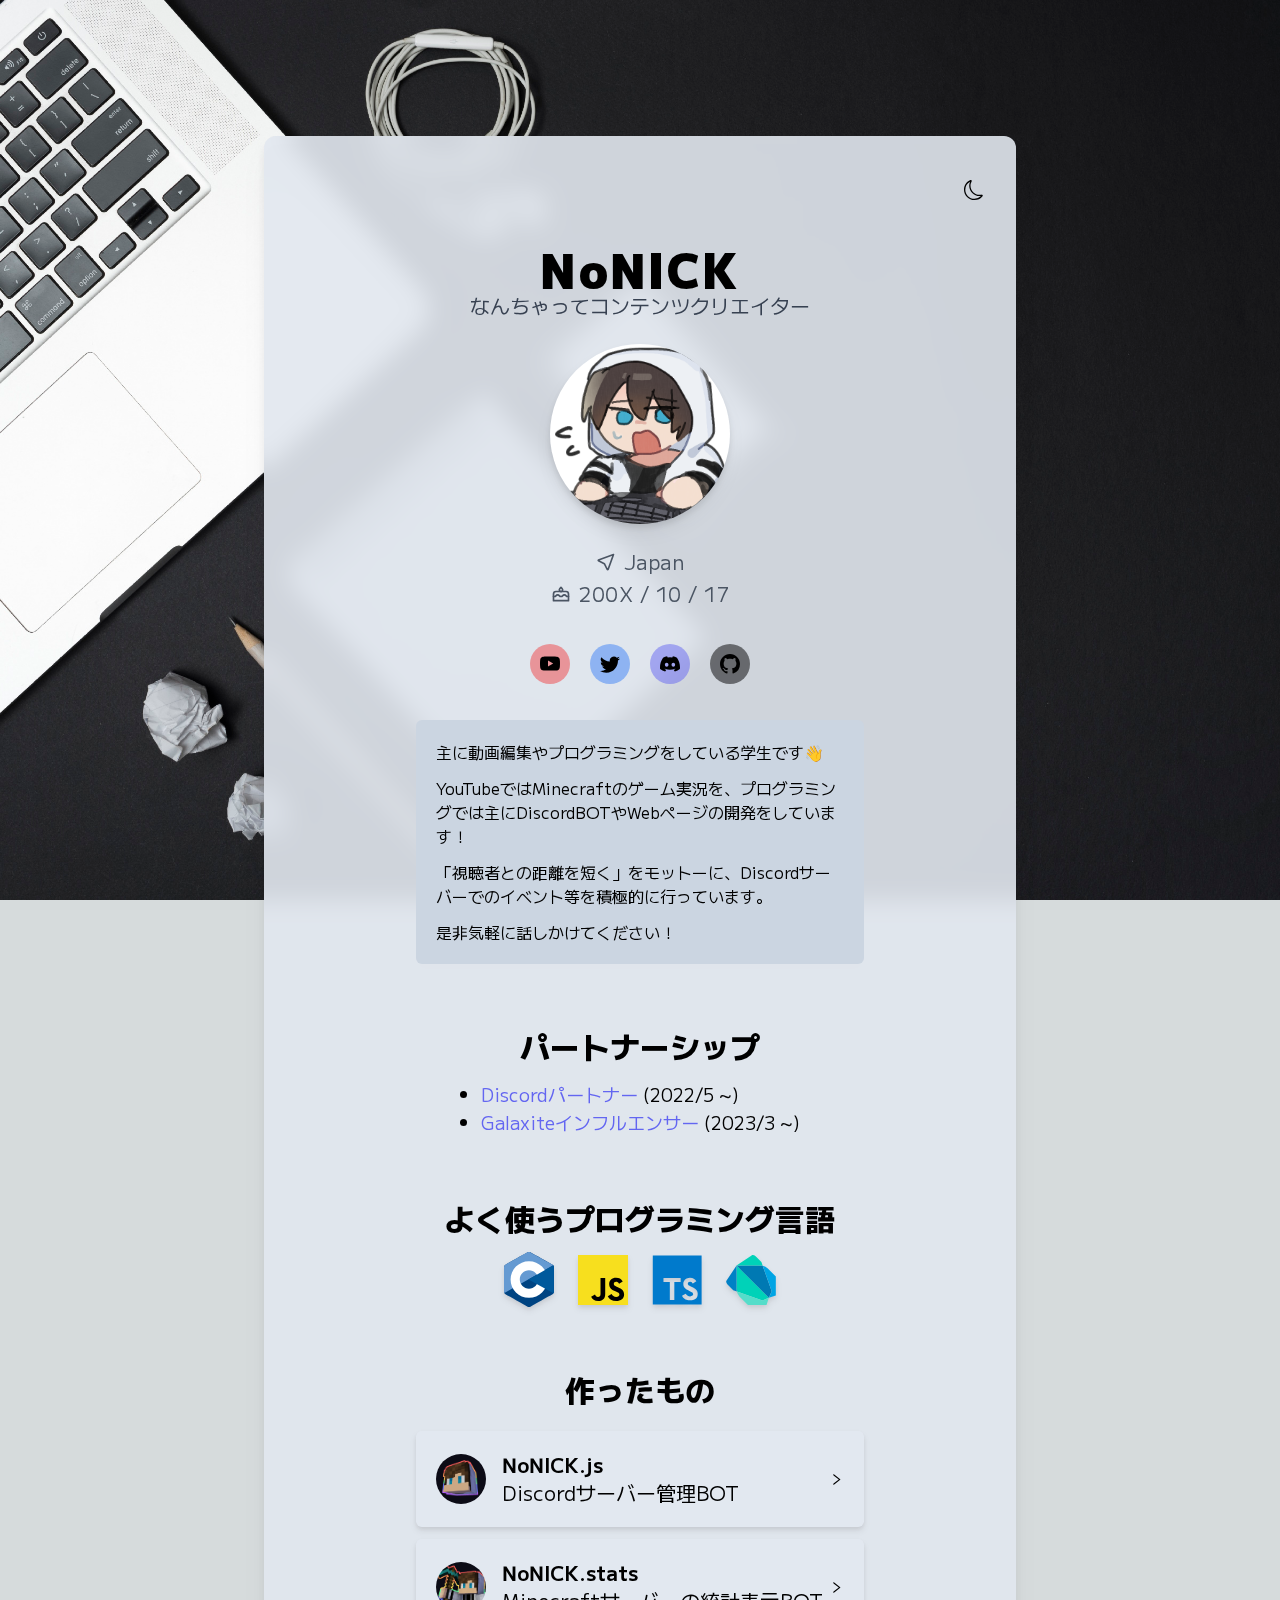
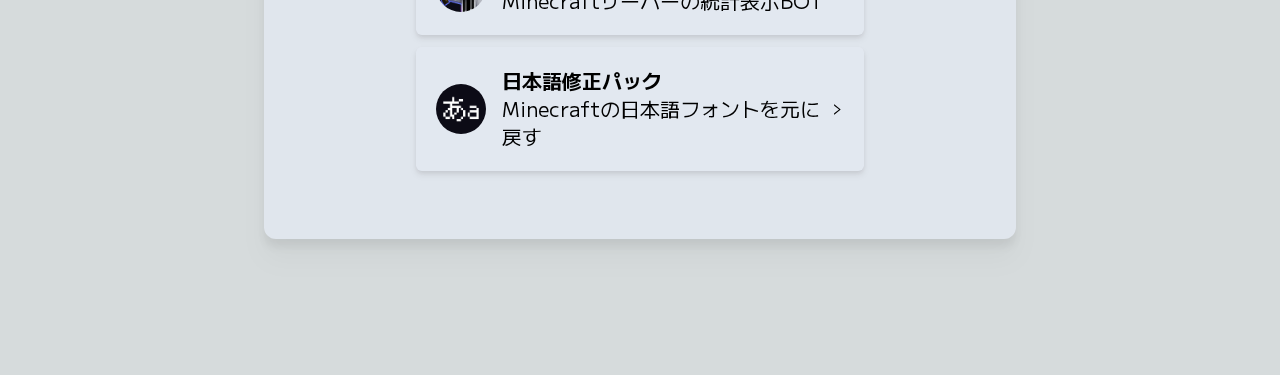
==== commit bb205a34: "deploy: 947623fd33695c9f8bd057e4fd1a147e8a210795" ====
--- a/index.html
+++ b/index.html
@@ -1 +1 @@
-<!DOCTYPE html><html lang="ja"><head><meta charSet="utf-8"/><link rel="preconnect" href="/" crossorigin=""/><link rel="stylesheet" href="/_next/static/css/84f5f4580a99cc2e.css" data-precedence="next"/><title>NoNICK</title><meta name="description" content="Generated by create next app"/><meta name="viewport" content="width=device-width, initial-scale=1"/><link rel="icon" href="/favicon.ico" type="image/x-icon" sizes="any"/><meta name="next-size-adjust"/><script src="/_next/static/chunks/polyfills-c67a75d1b6f99dc8.js" noModule=""></script></head><body class="__variable_bb3180 h-full bg-[url(/background3.jpg)] bg-cover bg-fixed font-mplus2 text-black"><script>!function(){try{var d=document.documentElement,c=d.classList;c.remove('light','dark');var e=localStorage.getItem('theme');if('system'===e||(!e&&false)){var t='(prefers-color-scheme: dark)',m=window.matchMedia(t);if(m.media!==t||m.matches){d.style.colorScheme = 'dark';c.add('dark')}else{d.style.colorScheme = 'light';c.add('light')}}else if(e){c.add(e|| '')}else{c.add('light')}if(e==='light'||e==='dark'||!e)d.style.colorScheme=e||'light'}catch(e){}}()</script><div class="max-w-screen-md mx-auto py-24 px-2"><div class="my-10 p-5 gap-2 backdrop-blur-md dark:backdrop-blur-xl bg-slate-200/90 dark:bg-slate-800/90 rounded-xl drop-shadow-xl"><div class="flex justify-end items-center"><button class="mt-3 p-3 rounded-full hover:bg-black/20"><svg stroke="currentColor" fill="currentColor" stroke-width="0" viewBox="0 0 16 16" class="dark:text-white" height="20" width="20" xmlns="http://www.w3.org/2000/svg"><path d="M6 .278a.768.768 0 0 1 .08.858 7.208 7.208 0 0 0-.878 3.46c0 4.021 3.278 7.277 7.318 7.277.527 0 1.04-.055 1.533-.16a.787.787 0 0 1 .81.316.733.733 0 0 1-.031.893A8.349 8.349 0 0 1 8.344 16C3.734 16 0 12.286 0 7.71 0 4.266 2.114 1.312 5.124.06A.752.752 0 0 1 6 .278zM4.858 1.311A7.269 7.269 0 0 0 1.025 7.71c0 4.02 3.279 7.276 7.319 7.276a7.316 7.316 0 0 0 5.205-2.162c-.337.042-.68.063-1.029.063-4.61 0-8.343-3.714-8.343-8.29 0-1.167.242-2.278.681-3.286z"></path></svg></button></div><div class="pt-8 pb-12"><div class="max-w-md mx-auto"><section class="flex flex-col items-center justify-center text-center"><h1 class="dark:text-white font-black tracking-wider text-4xl md:text-5xl">NoNICK</h1><h4 class="text-gray-700 dark:text-gray-300 text-lg md:text-xl">なんちゃって<span class="inline-block">コンテンツクリエイター</span></h4></section><img class="mx-auto my-6 rounded-full drop-shadow-lg" src="/icons/nonick.png" width="180" height="180" alt="nonick&#x27;s avatar"/><section class="flex flex-col gap-1 items-center justify-center text-gray-600"><div class="flex gap-2 items-center dark:text-gray-300"><svg stroke="currentColor" fill="none" stroke-width="2" viewBox="0 0 24 24" stroke-linecap="round" stroke-linejoin="round" height="20" width="20" xmlns="http://www.w3.org/2000/svg"><path stroke="none" d="M0 0h24v24H0z" fill="none"></path><path d="M21 3l-6.5 18a.55 .55 0 0 1 -1 0l-3.5 -7l-7 -3.5a.55 .55 0 0 1 0 -1l18 -6.5"></path></svg><p class="text-lg md:text-xl tracking-wide">Japan</p></div><div class="flex gap-2 items-center dark:text-gray-300"><svg stroke="currentColor" fill="none" stroke-width="2" viewBox="0 0 24 24" stroke-linecap="round" stroke-linejoin="round" height="20" width="20" xmlns="http://www.w3.org/2000/svg"><path stroke="none" d="M0 0h24v24H0z" fill="none"></path><path d="M3 20h18v-8a3 3 0 0 0 -3 -3h-12a3 3 0 0 0 -3 3v8z"></path><path d="M3 14.803c.312 .135 .654 .204 1 .197a2.4 2.4 0 0 0 2 -1a2.4 2.4 0 0 1 2 -1a2.4 2.4 0 0 1 2 1a2.4 2.4 0 0 0 2 1a2.4 2.4 0 0 0 2 -1a2.4 2.4 0 0 1 2 -1a2.4 2.4 0 0 1 2 1a2.4 2.4 0 0 0 2 1c.35 .007 .692 -.062 1 -.197"></path><path d="M12 4l1.465 1.638a2 2 0 1 1 -3.015 .099l1.55 -1.737z"></path></svg><p class="text-lg md:text-xl tracking-wide">200X / 10 / 17</p></div></section><div class="flex gap-5 items-center justify-center my-9"><div><div class="flex w-10 h-10 items-center justify-center rounded-full bg-red-500/50"><a href="https://youtube.com/@nonick_mc"><svg stroke="currentColor" fill="currentColor" stroke-width="0" viewBox="0 0 16 16" class="text-black dark:text-white" height="20" width="20" xmlns="http://www.w3.org/2000/svg"><path d="M8.051 1.999h.089c.822.003 4.987.033 6.11.335a2.01 2.01 0 0 1 1.415 1.42c.101.38.172.883.22 1.402l.01.104.022.26.008.104c.065.914.073 1.77.074 1.957v.075c-.001.194-.01 1.108-.082 2.06l-.008.105-.009.104c-.05.572-.124 1.14-.235 1.558a2.007 2.007 0 0 1-1.415 1.42c-1.16.312-5.569.334-6.18.335h-.142c-.309 0-1.587-.006-2.927-.052l-.17-.006-.087-.004-.171-.007-.171-.007c-1.11-.049-2.167-.128-2.654-.26a2.007 2.007 0 0 1-1.415-1.419c-.111-.417-.185-.986-.235-1.558L.09 9.82l-.008-.104A31.4 31.4 0 0 1 0 7.68v-.123c.002-.215.01-.958.064-1.778l.007-.103.003-.052.008-.104.022-.26.01-.104c.048-.519.119-1.023.22-1.402a2.007 2.007 0 0 1 1.415-1.42c.487-.13 1.544-.21 2.654-.26l.17-.007.172-.006.086-.003.171-.007A99.788 99.788 0 0 1 7.858 2h.193zM6.4 5.209v4.818l4.157-2.408L6.4 5.209z"></path></svg></a></div></div><div><div class="flex w-10 h-10 items-center justify-center rounded-full bg-blue-500/50"><a href="https://twitter.com/@nonick_mc"><svg stroke="currentColor" fill="currentColor" stroke-width="0" viewBox="0 0 16 16" class="text-black dark:text-white" height="20" width="20" xmlns="http://www.w3.org/2000/svg"><path d="M5.026 15c6.038 0 9.341-5.003 9.341-9.334 0-.14 0-.282-.006-.422A6.685 6.685 0 0 0 16 3.542a6.658 6.658 0 0 1-1.889.518 3.301 3.301 0 0 0 1.447-1.817 6.533 6.533 0 0 1-2.087.793A3.286 3.286 0 0 0 7.875 6.03a9.325 9.325 0 0 1-6.767-3.429 3.289 3.289 0 0 0 1.018 4.382A3.323 3.323 0 0 1 .64 6.575v.045a3.288 3.288 0 0 0 2.632 3.218 3.203 3.203 0 0 1-.865.115 3.23 3.23 0 0 1-.614-.057 3.283 3.283 0 0 0 3.067 2.277A6.588 6.588 0 0 1 .78 13.58a6.32 6.32 0 0 1-.78-.045A9.344 9.344 0 0 0 5.026 15z"></path></svg></a></div></div><div><div class="flex w-10 h-10 items-center justify-center rounded-full bg-indigo-500/50"><a href="https://discord.gg/nonick-mc"><svg stroke="currentColor" fill="currentColor" stroke-width="0" viewBox="0 0 16 16" class="text-black dark:text-white" height="20" width="20" xmlns="http://www.w3.org/2000/svg"><path d="M13.545 2.907a13.227 13.227 0 0 0-3.257-1.011.05.05 0 0 0-.052.025c-.141.25-.297.577-.406.833a12.19 12.19 0 0 0-3.658 0 8.258 8.258 0 0 0-.412-.833.051.051 0 0 0-.052-.025c-1.125.194-2.22.534-3.257 1.011a.041.041 0 0 0-.021.018C.356 6.024-.213 9.047.066 12.032c.001.014.01.028.021.037a13.276 13.276 0 0 0 3.995 2.02.05.05 0 0 0 .056-.019c.308-.42.582-.863.818-1.329a.05.05 0 0 0-.01-.059.051.051 0 0 0-.018-.011 8.875 8.875 0 0 1-1.248-.595.05.05 0 0 1-.02-.066.051.051 0 0 1 .015-.019c.084-.063.168-.129.248-.195a.05.05 0 0 1 .051-.007c2.619 1.196 5.454 1.196 8.041 0a.052.052 0 0 1 .053.007c.08.066.164.132.248.195a.051.051 0 0 1-.004.085 8.254 8.254 0 0 1-1.249.594.05.05 0 0 0-.03.03.052.052 0 0 0 .003.041c.24.465.515.909.817 1.329a.05.05 0 0 0 .056.019 13.235 13.235 0 0 0 4.001-2.02.049.049 0 0 0 .021-.037c.334-3.451-.559-6.449-2.366-9.106a.034.034 0 0 0-.02-.019Zm-8.198 7.307c-.789 0-1.438-.724-1.438-1.612 0-.889.637-1.613 1.438-1.613.807 0 1.45.73 1.438 1.613 0 .888-.637 1.612-1.438 1.612Zm5.316 0c-.788 0-1.438-.724-1.438-1.612 0-.889.637-1.613 1.438-1.613.807 0 1.451.73 1.438 1.613 0 .888-.631 1.612-1.438 1.612Z"></path></svg></a></div></div><div><div class="flex w-10 h-10 items-center justify-center rounded-full bg-black/50"><a href="https://github.com/nonick-mc"><svg stroke="currentColor" fill="currentColor" stroke-width="0" viewBox="0 0 16 16" class="text-black dark:text-white" height="20" width="20" xmlns="http://www.w3.org/2000/svg"><path d="M8 0C3.58 0 0 3.58 0 8c0 3.54 2.29 6.53 5.47 7.59.4.07.55-.17.55-.38 0-.19-.01-.82-.01-1.49-2.01.37-2.53-.49-2.69-.94-.09-.23-.48-.94-.82-1.13-.28-.15-.68-.52-.01-.53.63-.01 1.08.58 1.23.82.72 1.21 1.87.87 2.33.66.07-.52.28-.87.51-1.07-1.78-.2-3.64-.89-3.64-3.95 0-.87.31-1.59.82-2.15-.08-.2-.36-1.02.08-2.12 0 0 .67-.21 2.2.82.64-.18 1.32-.27 2-.27.68 0 1.36.09 2 .27 1.53-1.04 2.2-.82 2.2-.82.44 1.1.16 1.92.08 2.12.51.56.82 1.27.82 2.15 0 3.07-1.87 3.75-3.65 3.95.29.25.54.73.54 1.48 0 1.07-.01 1.93-.01 2.2 0 .21.15.46.55.38A8.012 8.012 0 0 0 16 8c0-4.42-3.58-8-8-8z"></path></svg></a></div></div></div><div class="flex flex-col gap-3 w-full p-5 text-sm md:text-base bg-slate-300 dark:bg-slate-700 rounded-md dark:text-white"><p>主に動画編集やプログラミングをしている学生です👋</p><p>YouTubeではMinecraftのゲーム実況を、プログラミングでは主にDiscordBOTやWebページの開発をしています！</p><p>「視聴者との距離を短く」をモットーに、Discordサーバーでのイベント等を積極的に行っています。</p><p>是非気軽に話しかけてください！</p></div><div class="mt-16"><h3 class="title">パートナーシップ</h3><div class="w-fit mx-auto my-4 text-black dark:text-white"><li class="text-base md:text-lg"><a href="https://discord.com/partners" class="text-indigo-500">Discordパートナー</a> (2022/5 ~)</li><li class="text-base md:text-lg"><a href="https://www.galaxite.net/influencer-application/" class="text-indigo-500">Galaxiteインフルエンサー</a> (2023/3 ~)</li></div></div><div class="mt-16"><h3 class="title">よく使う<span class="inline-block">プログラミング言語</span></h3><div class="flex flex-wrap gap-6 my-4 items-center justify-center"><div><img class="drop-shadow-md" src="/programLangs/C.svg" width="50" height="50" alt="C"/></div><div><img class="drop-shadow-md" src="/programLangs/JavaScript.svg" width="50" height="50" alt="JavaScript"/></div><div><img class="drop-shadow-md" src="/programLangs/TypeScript.svg" width="50" height="50" alt="TypeScript"/></div><div><img class="drop-shadow-md" src="/programLangs/Dart.svg" width="50" height="50" alt="Dart"/></div></div></div><div class="mt-16"><h3 class="title">作ったもの</h3><div class="mt-6 flex flex-col gap-3"><div><a href="https://nonick-js.com" class="text-inherit"><div class="flex w-full p-5 justify-between bg-slate-200 dark:bg-slate-700 items-center drop-shadow-md rounded-md"><div class="flex gap-4 items-center"><img class="rounded-full" src="//icons/nonickjs.png" width="50" height="50" alt="NoNICK.js"/><section class="flex flex-col dark:text-white text-base md:text-xl"><p class="font-bold">NoNICK.js</p><p>Discordサーバー管理BOT</p></section></div><svg stroke="currentColor" fill="currentColor" stroke-width="0" viewBox="0 0 1024 1024" class="dark:text-white" height="15" width="15" xmlns="http://www.w3.org/2000/svg"><path d="M765.7 486.8L314.9 134.7A7.97 7.97 0 0 0 302 141v77.3c0 4.9 2.3 9.6 6.1 12.6l360 281.1-360 281.1c-3.9 3-6.1 7.7-6.1 12.6V883c0 6.7 7.7 10.4 12.9 6.3l450.8-352.1a31.96 31.96 0 0 0 0-50.4z"></path></svg></div></a></div><div><a href="https://docs.nonick-js.com/nonick-stats/what-is-nonick-stats/" class="text-inherit"><div class="flex w-full p-5 justify-between bg-slate-200 dark:bg-slate-700 items-center drop-shadow-md rounded-md"><div class="flex gap-4 items-center"><img class="rounded-full" src="//icons/nonickstats.png" width="50" height="50" alt="NoNICK.stats"/><section class="flex flex-col dark:text-white text-base md:text-xl"><p class="font-bold">NoNICK.stats</p><p>Minecraftサーバーの統計表示BOT</p></section></div><svg stroke="currentColor" fill="currentColor" stroke-width="0" viewBox="0 0 1024 1024" class="dark:text-white" height="15" width="15" xmlns="http://www.w3.org/2000/svg"><path d="M765.7 486.8L314.9 134.7A7.97 7.97 0 0 0 302 141v77.3c0 4.9 2.3 9.6 6.1 12.6l360 281.1-360 281.1c-3.9 3-6.1 7.7-6.1 12.6V883c0 6.7 7.7 10.4 12.9 6.3l450.8-352.1a31.96 31.96 0 0 0 0-50.4z"></path></svg></div></a></div><div><a href="https://github.com/nonick-mc/minecraft-fixfont" class="text-inherit"><div class="flex w-full p-5 justify-between bg-slate-200 dark:bg-slate-700 items-center drop-shadow-md rounded-md"><div class="flex gap-4 items-center"><img class="rounded-full" src="//icons/fixfont.png.png" width="50" height="50" alt="日本語修正パック"/><section class="flex flex-col dark:text-white text-base md:text-xl"><p class="font-bold">日本語修正パック</p><p>Minecraftの日本語フォントを元に戻す</p></section></div><svg stroke="currentColor" fill="currentColor" stroke-width="0" viewBox="0 0 1024 1024" class="dark:text-white" height="15" width="15" xmlns="http://www.w3.org/2000/svg"><path d="M765.7 486.8L314.9 134.7A7.97 7.97 0 0 0 302 141v77.3c0 4.9 2.3 9.6 6.1 12.6l360 281.1-360 281.1c-3.9 3-6.1 7.7-6.1 12.6V883c0 6.7 7.7 10.4 12.9 6.3l450.8-352.1a31.96 31.96 0 0 0 0-50.4z"></path></svg></div></a></div></div></div></div></div></div></div><script src="/_next/static/chunks/webpack-4e475a44aa7b8d71.js" async=""></script><script src="/_next/static/chunks/9fed808d-30be2a055a1186bc.js" async=""></script><script src="/_next/static/chunks/890-d172814b79b3aee5.js" async=""></script><script src="/_next/static/chunks/main-app-1b7d19ef8203827d.js" async=""></script><script>(self.__next_f=self.__next_f||[]).push([0])</script><script>self.__next_f.push([1,"1:HC[\"/\",{\"crossOrigin\":\"anonymous\"}]\n2:HL[\"/_next/static/css/84f5f4580a99cc2e.css\",{\"as\":\"style\"}]\n0:\"$L3\"\n"])</script><script>self.__next_f.push([1,"4:I{\"id\":\"7335\",\"chunks\":[\"272:static/chunks/webpack-4e475a44aa7b8d71.js\",\"159:static/chunks/9fed808d-30be2a055a1186bc.js\",\"890:static/chunks/890-d172814b79b3aee5.js\"],\"name\":\"\",\"async\":false}\n6:I{\"id\":\"5\",\"chunks\":[\"272:static/chunks/webpack-4e475a44aa7b8d71.js\",\"159:static/chunks/9fed808d-30be2a055a1186bc.js\",\"890:static/chunks/890-d172814b79b3aee5.js\"],\"name\":\"\",\"async\":false}\n7:I{\"id\":\"7263\",\"chunks\":[\"185:static/chunks/app/layout-f430054f5976a091.js\"],\"name\":\"\",\"async\":false}\n9:I{\"id\":\"9311\",\"chunks\":["])</script><script>self.__next_f.push([1,"\"272:static/chunks/webpack-4e475a44aa7b8d71.js\",\"159:static/chunks/9fed808d-30be2a055a1186bc.js\",\"890:static/chunks/890-d172814b79b3aee5.js\"],\"name\":\"\",\"async\":false}\na:I{\"id\":\"6467\",\"chunks\":[\"272:static/chunks/webpack-4e475a44aa7b8d71.js\",\"159:static/chunks/9fed808d-30be2a055a1186bc.js\",\"890:static/chunks/890-d172814b79b3aee5.js\"],\"name\":\"\",\"async\":false}\nb:I{\"id\":\"9056\",\"chunks\":[\"272:static/chunks/webpack-4e475a44aa7b8d71.js\",\"159:static/chunks/9fed808d-30be2a055a1186bc.js\",\"890:static/chunks/890-d17281"])</script><script>self.__next_f.push([1,"4b79b3aee5.js\"],\"name\":\"\",\"async\":false}\nc:I{\"id\":\"9853\",\"chunks\":[\"816:static/chunks/0f72cc65-337513f210a8e737.js\",\"692:static/chunks/ed7119d2-b13aa7cc50779223.js\",\"190:static/chunks/507f3164-fd472baf11ecdc43.js\",\"821:static/chunks/821-4c82a09f8faf12a0.js\",\"931:static/chunks/app/page-62aadd5a64959452.js\"],\"name\":\"\",\"async\":false}\n"])</script><script>self.__next_f.push([1,"3:[[[\"$\",\"link\",\"0\",{\"rel\":\"stylesheet\",\"href\":\"/_next/static/css/84f5f4580a99cc2e.css\",\"precedence\":\"next\"}]],[\"$\",\"$L4\",null,{\"assetPrefix\":\"\",\"initialCanonicalUrl\":\"/\",\"initialTree\":[\"\",{\"children\":[\"__PAGE__\",{}]},\"$undefined\",\"$undefined\",true],\"initialHead\":[\"$L5\",[\"$\",\"meta\",null,{\"name\":\"next-size-adjust\"}]],\"globalErrorComponent\":\"$6\",\"notFound\":[\"$\",\"html\",null,{\"lang\":\"ja\",\"children\":[\"$\",\"body\",null,{\"className\":\"__variable_bb3180 h-full bg-[url(/background3.jpg)] bg-cover bg-fixed font-mplus2 text-black\",\"children\":[\"$\",\"$L7\",null,{\"children\":[\"$L8\",\"$undefined\",[[\"$\",\"title\",null,{\"children\":\"404: This page could not be found.\"}],[\"$\",\"div\",null,{\"style\":{\"fontFamily\":\"system-ui,\\\"Segoe UI\\\",Roboto,Helvetica,Arial,sans-serif,\\\"Apple Color Emoji\\\",\\\"Segoe UI Emoji\\\"\",\"height\":\"100vh\",\"textAlign\":\"center\",\"display\":\"flex\",\"flexDirection\":\"column\",\"alignItems\":\"center\",\"justifyContent\":\"center\"},\"children\":[\"$\",\"div\",null,{\"children\":[[\"$\",\"style\",null,{\"dangerouslySetInnerHTML\":{\"__html\":\"body{color:#000;background:#fff;margin:0}.next-error-h1{border-right:1px solid rgba(0,0,0,.3)}@media (prefers-color-scheme:dark){body{color:#fff;background:#000}.next-error-h1{border-right:1px solid rgba(255,255,255,.3)}}\"}}],[\"$\",\"h1\",null,{\"className\":\"next-error-h1\",\"style\":{\"display\":\"inline-block\",\"margin\":\"0 20px 0 0\",\"padding\":\"0 23px 0 0\",\"fontSize\":24,\"fontWeight\":500,\"verticalAlign\":\"top\",\"lineHeight\":\"49px\"},\"children\":\"404\"}],[\"$\",\"div\",null,{\"style\":{\"display\":\"inline-block\"},\"children\":[\"$\",\"h2\",null,{\"style\":{\"fontSize\":14,\"fontWeight\":400,\"lineHeight\":\"49px\",\"margin\":0},\"children\":\"This page could not be found.\"}]}]]}]}]]]}]}]}],\"asNotFound\":false,\"children\":[[\"$\",\"html\",null,{\"lang\":\"ja\",\"children\":[\"$\",\"body\",null,{\"className\":\"__variable_bb3180 h-full bg-[url(/background3.jpg)] bg-cover bg-fixed font-mplus2 text-black\",\"children\":[\"$\",\"$L7\",null,{\"children\":[\"$\",\"$L9\",null,{\"parallelRouterKey\":\"children\",\"segmentPath\":[\"children\"],\"error\":\"$undefined\",\"errorStyles\":\"$undefined\",\"loading\":\"$undefined\",\"loadingStyles\":\"$undefined\",\"hasLoading\":false,\"template\":[\"$\",\"$La\",null,{}],\"templateStyles\":\"$undefined\",\"notFound\":\"$undefined\",\"notFoundStyles\":\"$undefined\",\"childProp\":{\"current\":[[\"$\",\"$Lb\",null,{\"propsForComponent\":{\"params\":{}},\"Component\":\"$c\"}],null],\"segment\":\"__PAGE__\"},\"styles\":[]}]}]}]}],null]}]]\n"])</script><script>self.__next_f.push([1,"8:[[[\"$\",\"meta\",null,{\"charSet\":\"utf-8\"}],null,null,null,null,null,null,null,null,null,null,[\"$\",\"meta\",null,{\"name\":\"viewport\",\"content\":\"width=device-width, initial-scale=1\"}],null,null,null,null,null,null,null,null,null,null,[]],[null,null,null,null],null,null,[null,null,null,null,null],null,null,null,null,null]\n"])</script><script>self.__next_f.push([1,"5:[[[\"$\",\"meta\",null,{\"charSet\":\"utf-8\"}],[\"$\",\"title\",null,{\"children\":\"NoNICK\"}],[\"$\",\"meta\",null,{\"name\":\"description\",\"content\":\"Generated by create next app\"}],null,null,null,null,null,null,null,null,[\"$\",\"meta\",null,{\"name\":\"viewport\",\"content\":\"width=device-width, initial-scale=1\"}],null,null,null,null,null,null,null,null,null,null,[]],[null,null,null,null],null,null,[null,null,null,null,null],null,null,null,null,[null,[[\"$\",\"link\",null,{\"rel\":\"icon\",\"href\":\"/favicon.ico\",\"type\":\"image/x-icon\",\"sizes\":\"any\"}]],[],null]]\n"])</script></body></html>+<!DOCTYPE html><html lang="ja"><head><meta charSet="utf-8"/><link rel="preconnect" href="/" crossorigin=""/><link rel="stylesheet" href="/_next/static/css/6316f306f367ab56.css" data-precedence="next"/><title>NoNICK</title><meta name="description" content="Generated by create next app"/><meta name="viewport" content="width=device-width, initial-scale=1"/><link rel="icon" href="/favicon.ico" type="image/x-icon" sizes="any"/><meta name="next-size-adjust"/><script src="/_next/static/chunks/polyfills-c67a75d1b6f99dc8.js" noModule=""></script></head><body class="__variable_bb3180 h-full bg-[url(/background3.jpg)] bg-cover bg-fixed font-mplus2 text-black"><script>!function(){try{var d=document.documentElement,c=d.classList;c.remove('light','dark');var e=localStorage.getItem('theme');if('system'===e||(!e&&false)){var t='(prefers-color-scheme: dark)',m=window.matchMedia(t);if(m.media!==t||m.matches){d.style.colorScheme = 'dark';c.add('dark')}else{d.style.colorScheme = 'light';c.add('light')}}else if(e){c.add(e|| '')}else{c.add('light')}if(e==='light'||e==='dark'||!e)d.style.colorScheme=e||'light'}catch(e){}}()</script><main style="opacity:0"><div class="max-w-screen-md mx-auto py-24 px-2"><div class="my-10 p-5 gap-2 backdrop-blur-md dark:backdrop-blur-xl bg-slate-200/90 dark:bg-slate-800/90 rounded-xl drop-shadow-xl"><div class="flex justify-end items-center"><button class="mt-3 p-3 rounded-full hover:bg-black/20"><svg stroke="currentColor" fill="currentColor" stroke-width="0" viewBox="0 0 16 16" class="dark:text-white" height="20" width="20" xmlns="http://www.w3.org/2000/svg"><path d="M6 .278a.768.768 0 0 1 .08.858 7.208 7.208 0 0 0-.878 3.46c0 4.021 3.278 7.277 7.318 7.277.527 0 1.04-.055 1.533-.16a.787.787 0 0 1 .81.316.733.733 0 0 1-.031.893A8.349 8.349 0 0 1 8.344 16C3.734 16 0 12.286 0 7.71 0 4.266 2.114 1.312 5.124.06A.752.752 0 0 1 6 .278zM4.858 1.311A7.269 7.269 0 0 0 1.025 7.71c0 4.02 3.279 7.276 7.319 7.276a7.316 7.316 0 0 0 5.205-2.162c-.337.042-.68.063-1.029.063-4.61 0-8.343-3.714-8.343-8.29 0-1.167.242-2.278.681-3.286z"></path></svg></button></div><div class="pt-8 pb-12"><div class="max-w-md mx-auto"><section class="flex flex-col items-center justify-center text-center"><h1 class="dark:text-white font-black tracking-wider text-4xl md:text-5xl">NoNICK</h1><h4 class="text-gray-700 dark:text-gray-300 text-lg md:text-xl">なんちゃって<span class="inline-block">コンテンツクリエイター</span></h4></section><img class="mx-auto my-6 rounded-full drop-shadow-lg" src="/icons/nonick.png" width="180" height="180" alt="nonick&#x27;s avatar"/><section class="flex flex-col gap-1 items-center justify-center text-gray-600"><div class="flex gap-2 items-center dark:text-gray-300"><svg stroke="currentColor" fill="none" stroke-width="2" viewBox="0 0 24 24" stroke-linecap="round" stroke-linejoin="round" height="20" width="20" xmlns="http://www.w3.org/2000/svg"><path stroke="none" d="M0 0h24v24H0z" fill="none"></path><path d="M21 3l-6.5 18a.55 .55 0 0 1 -1 0l-3.5 -7l-7 -3.5a.55 .55 0 0 1 0 -1l18 -6.5"></path></svg><p class="text-lg md:text-xl tracking-wide">Japan</p></div><div class="flex gap-2 items-center dark:text-gray-300"><svg stroke="currentColor" fill="none" stroke-width="2" viewBox="0 0 24 24" stroke-linecap="round" stroke-linejoin="round" height="20" width="20" xmlns="http://www.w3.org/2000/svg"><path stroke="none" d="M0 0h24v24H0z" fill="none"></path><path d="M3 20h18v-8a3 3 0 0 0 -3 -3h-12a3 3 0 0 0 -3 3v8z"></path><path d="M3 14.803c.312 .135 .654 .204 1 .197a2.4 2.4 0 0 0 2 -1a2.4 2.4 0 0 1 2 -1a2.4 2.4 0 0 1 2 1a2.4 2.4 0 0 0 2 1a2.4 2.4 0 0 0 2 -1a2.4 2.4 0 0 1 2 -1a2.4 2.4 0 0 1 2 1a2.4 2.4 0 0 0 2 1c.35 .007 .692 -.062 1 -.197"></path><path d="M12 4l1.465 1.638a2 2 0 1 1 -3.015 .099l1.55 -1.737z"></path></svg><p class="text-lg md:text-xl tracking-wide">200X / 10 / 17</p></div></section><div class="flex gap-5 items-center justify-center my-9"><div><div class="flex w-10 h-10 items-center justify-center rounded-full bg-red-500/50"><a href="https://youtube.com/@nonick_mc"><svg stroke="currentColor" fill="currentColor" stroke-width="0" viewBox="0 0 16 16" class="text-black dark:text-white" height="20" width="20" xmlns="http://www.w3.org/2000/svg"><path d="M8.051 1.999h.089c.822.003 4.987.033 6.11.335a2.01 2.01 0 0 1 1.415 1.42c.101.38.172.883.22 1.402l.01.104.022.26.008.104c.065.914.073 1.77.074 1.957v.075c-.001.194-.01 1.108-.082 2.06l-.008.105-.009.104c-.05.572-.124 1.14-.235 1.558a2.007 2.007 0 0 1-1.415 1.42c-1.16.312-5.569.334-6.18.335h-.142c-.309 0-1.587-.006-2.927-.052l-.17-.006-.087-.004-.171-.007-.171-.007c-1.11-.049-2.167-.128-2.654-.26a2.007 2.007 0 0 1-1.415-1.419c-.111-.417-.185-.986-.235-1.558L.09 9.82l-.008-.104A31.4 31.4 0 0 1 0 7.68v-.123c.002-.215.01-.958.064-1.778l.007-.103.003-.052.008-.104.022-.26.01-.104c.048-.519.119-1.023.22-1.402a2.007 2.007 0 0 1 1.415-1.42c.487-.13 1.544-.21 2.654-.26l.17-.007.172-.006.086-.003.171-.007A99.788 99.788 0 0 1 7.858 2h.193zM6.4 5.209v4.818l4.157-2.408L6.4 5.209z"></path></svg></a></div></div><div><div class="flex w-10 h-10 items-center justify-center rounded-full bg-blue-500/50"><a href="https://twitter.com/@nonick_mc"><svg stroke="currentColor" fill="currentColor" stroke-width="0" viewBox="0 0 16 16" class="text-black dark:text-white" height="20" width="20" xmlns="http://www.w3.org/2000/svg"><path d="M5.026 15c6.038 0 9.341-5.003 9.341-9.334 0-.14 0-.282-.006-.422A6.685 6.685 0 0 0 16 3.542a6.658 6.658 0 0 1-1.889.518 3.301 3.301 0 0 0 1.447-1.817 6.533 6.533 0 0 1-2.087.793A3.286 3.286 0 0 0 7.875 6.03a9.325 9.325 0 0 1-6.767-3.429 3.289 3.289 0 0 0 1.018 4.382A3.323 3.323 0 0 1 .64 6.575v.045a3.288 3.288 0 0 0 2.632 3.218 3.203 3.203 0 0 1-.865.115 3.23 3.23 0 0 1-.614-.057 3.283 3.283 0 0 0 3.067 2.277A6.588 6.588 0 0 1 .78 13.58a6.32 6.32 0 0 1-.78-.045A9.344 9.344 0 0 0 5.026 15z"></path></svg></a></div></div><div><div class="flex w-10 h-10 items-center justify-center rounded-full bg-indigo-500/50"><a href="https://discord.gg/nonick-mc"><svg stroke="currentColor" fill="currentColor" stroke-width="0" viewBox="0 0 16 16" class="text-black dark:text-white" height="20" width="20" xmlns="http://www.w3.org/2000/svg"><path d="M13.545 2.907a13.227 13.227 0 0 0-3.257-1.011.05.05 0 0 0-.052.025c-.141.25-.297.577-.406.833a12.19 12.19 0 0 0-3.658 0 8.258 8.258 0 0 0-.412-.833.051.051 0 0 0-.052-.025c-1.125.194-2.22.534-3.257 1.011a.041.041 0 0 0-.021.018C.356 6.024-.213 9.047.066 12.032c.001.014.01.028.021.037a13.276 13.276 0 0 0 3.995 2.02.05.05 0 0 0 .056-.019c.308-.42.582-.863.818-1.329a.05.05 0 0 0-.01-.059.051.051 0 0 0-.018-.011 8.875 8.875 0 0 1-1.248-.595.05.05 0 0 1-.02-.066.051.051 0 0 1 .015-.019c.084-.063.168-.129.248-.195a.05.05 0 0 1 .051-.007c2.619 1.196 5.454 1.196 8.041 0a.052.052 0 0 1 .053.007c.08.066.164.132.248.195a.051.051 0 0 1-.004.085 8.254 8.254 0 0 1-1.249.594.05.05 0 0 0-.03.03.052.052 0 0 0 .003.041c.24.465.515.909.817 1.329a.05.05 0 0 0 .056.019 13.235 13.235 0 0 0 4.001-2.02.049.049 0 0 0 .021-.037c.334-3.451-.559-6.449-2.366-9.106a.034.034 0 0 0-.02-.019Zm-8.198 7.307c-.789 0-1.438-.724-1.438-1.612 0-.889.637-1.613 1.438-1.613.807 0 1.45.73 1.438 1.613 0 .888-.637 1.612-1.438 1.612Zm5.316 0c-.788 0-1.438-.724-1.438-1.612 0-.889.637-1.613 1.438-1.613.807 0 1.451.73 1.438 1.613 0 .888-.631 1.612-1.438 1.612Z"></path></svg></a></div></div><div><div class="flex w-10 h-10 items-center justify-center rounded-full bg-black/50"><a href="https://github.com/nonick-mc"><svg stroke="currentColor" fill="currentColor" stroke-width="0" viewBox="0 0 16 16" class="text-black dark:text-white" height="20" width="20" xmlns="http://www.w3.org/2000/svg"><path d="M8 0C3.58 0 0 3.58 0 8c0 3.54 2.29 6.53 5.47 7.59.4.07.55-.17.55-.38 0-.19-.01-.82-.01-1.49-2.01.37-2.53-.49-2.69-.94-.09-.23-.48-.94-.82-1.13-.28-.15-.68-.52-.01-.53.63-.01 1.08.58 1.23.82.72 1.21 1.87.87 2.33.66.07-.52.28-.87.51-1.07-1.78-.2-3.64-.89-3.64-3.95 0-.87.31-1.59.82-2.15-.08-.2-.36-1.02.08-2.12 0 0 .67-.21 2.2.82.64-.18 1.32-.27 2-.27.68 0 1.36.09 2 .27 1.53-1.04 2.2-.82 2.2-.82.44 1.1.16 1.92.08 2.12.51.56.82 1.27.82 2.15 0 3.07-1.87 3.75-3.65 3.95.29.25.54.73.54 1.48 0 1.07-.01 1.93-.01 2.2 0 .21.15.46.55.38A8.012 8.012 0 0 0 16 8c0-4.42-3.58-8-8-8z"></path></svg></a></div></div></div><div class="flex flex-col gap-3 w-full p-5 text-sm md:text-base bg-slate-300 dark:bg-slate-700 rounded-md dark:text-white"><p>主に動画編集やプログラミングをしている学生です👋</p><p>YouTubeではMinecraftのゲーム実況を、プログラミングでは主にDiscordBOTやWebページの開発をしています！</p><p>「視聴者との距離を短く」をモットーに、Discordサーバーでのイベント等を積極的に行っています。</p><p>是非気軽に話しかけてください！</p></div><div class="mt-16"><h3 class="title">パートナーシップ</h3><div class="w-fit mx-auto my-4 text-black dark:text-white"><li class="text-base md:text-lg"><a href="https://discord.com/partners" class="text-indigo-500">Discordパートナー</a> (2022/5 ~)</li><li class="text-base md:text-lg"><a href="https://www.galaxite.net/influencer-application/" class="text-indigo-500">Galaxiteインフルエンサー</a> (2023/3 ~)</li></div></div><div class="mt-16"><h3 class="title">よく使う<span class="inline-block">プログラミング言語</span></h3><div class="flex flex-wrap gap-6 my-4 items-center justify-center"><div><img class="drop-shadow-md" src="/programLangs/C.svg" width="50" height="50" alt="C"/></div><div><img class="drop-shadow-md" src="/programLangs/JavaScript.svg" width="50" height="50" alt="JavaScript"/></div><div><img class="drop-shadow-md" src="/programLangs/TypeScript.svg" width="50" height="50" alt="TypeScript"/></div><div><img class="drop-shadow-md" src="/programLangs/Dart.svg" width="50" height="50" alt="Dart"/></div></div></div><div class="mt-16"><h3 class="title">作ったもの</h3><div class="mt-6 flex flex-col gap-3"><div><a href="https://nonick-js.com" class="text-inherit"><div class="flex w-full p-5 justify-between bg-slate-200 dark:bg-slate-700 items-center drop-shadow-md rounded-md"><div class="flex gap-4 items-center"><img class="rounded-full" src="/icons/nonickjs.png" width="50" height="50" alt="NoNICK.js"/><section class="flex flex-col dark:text-white text-base md:text-xl"><p class="font-bold">NoNICK.js</p><p>Discordサーバー管理BOT</p></section></div><svg stroke="currentColor" fill="currentColor" stroke-width="0" viewBox="0 0 1024 1024" class="dark:text-white" height="15" width="15" xmlns="http://www.w3.org/2000/svg"><path d="M765.7 486.8L314.9 134.7A7.97 7.97 0 0 0 302 141v77.3c0 4.9 2.3 9.6 6.1 12.6l360 281.1-360 281.1c-3.9 3-6.1 7.7-6.1 12.6V883c0 6.7 7.7 10.4 12.9 6.3l450.8-352.1a31.96 31.96 0 0 0 0-50.4z"></path></svg></div></a></div><div><a href="https://docs.nonick-js.com/nonick-stats/what-is-nonick-stats/" class="text-inherit"><div class="flex w-full p-5 justify-between bg-slate-200 dark:bg-slate-700 items-center drop-shadow-md rounded-md"><div class="flex gap-4 items-center"><img class="rounded-full" src="/icons/nonickstats.png" width="50" height="50" alt="NoNICK.stats"/><section class="flex flex-col dark:text-white text-base md:text-xl"><p class="font-bold">NoNICK.stats</p><p>Minecraftサーバーの統計表示BOT</p></section></div><svg stroke="currentColor" fill="currentColor" stroke-width="0" viewBox="0 0 1024 1024" class="dark:text-white" height="15" width="15" xmlns="http://www.w3.org/2000/svg"><path d="M765.7 486.8L314.9 134.7A7.97 7.97 0 0 0 302 141v77.3c0 4.9 2.3 9.6 6.1 12.6l360 281.1-360 281.1c-3.9 3-6.1 7.7-6.1 12.6V883c0 6.7 7.7 10.4 12.9 6.3l450.8-352.1a31.96 31.96 0 0 0 0-50.4z"></path></svg></div></a></div><div><a href="https://github.com/nonick-mc/minecraft-fixfont" class="text-inherit"><div class="flex w-full p-5 justify-between bg-slate-200 dark:bg-slate-700 items-center drop-shadow-md rounded-md"><div class="flex gap-4 items-center"><img class="rounded-full" src="/icons/fixfont.png" width="50" height="50" alt="日本語修正パック"/><section class="flex flex-col dark:text-white text-base md:text-xl"><p class="font-bold">日本語修正パック</p><p>Minecraftの日本語フォントを元に戻す</p></section></div><svg stroke="currentColor" fill="currentColor" stroke-width="0" viewBox="0 0 1024 1024" class="dark:text-white" height="15" width="15" xmlns="http://www.w3.org/2000/svg"><path d="M765.7 486.8L314.9 134.7A7.97 7.97 0 0 0 302 141v77.3c0 4.9 2.3 9.6 6.1 12.6l360 281.1-360 281.1c-3.9 3-6.1 7.7-6.1 12.6V883c0 6.7 7.7 10.4 12.9 6.3l450.8-352.1a31.96 31.96 0 0 0 0-50.4z"></path></svg></div></a></div></div></div></div></div></div></div></main><script src="/_next/static/chunks/webpack-c3e55ab429222910.js" async=""></script><script src="/_next/static/chunks/9fed808d-30be2a055a1186bc.js" async=""></script><script src="/_next/static/chunks/890-d172814b79b3aee5.js" async=""></script><script src="/_next/static/chunks/main-app-1b7d19ef8203827d.js" async=""></script><script>(self.__next_f=self.__next_f||[]).push([0])</script><script>self.__next_f.push([1,"1:HC[\"/\",{\"crossOrigin\":\"anonymous\"}]\n2:HL[\"/_next/static/css/6316f306f367ab56.css\",{\"as\":\"style\"}]\n0:\"$L3\"\n"])</script><script>self.__next_f.push([1,"4:I{\"id\":\"7335\",\"chunks\":[\"272:static/chunks/webpack-c3e55ab429222910.js\",\"159:static/chunks/9fed808d-30be2a055a1186bc.js\",\"890:static/chunks/890-d172814b79b3aee5.js\"],\"name\":\"\",\"async\":false}\n6:I{\"id\":\"5\",\"chunks\":[\"272:static/chunks/webpack-c3e55ab429222910.js\",\"159:static/chunks/9fed808d-30be2a055a1186bc.js\",\"890:static/chunks/890-d172814b79b3aee5.js\"],\"name\":\"\",\"async\":false}\n7:I{\"id\":\"7263\",\"chunks\":[\"185:static/chunks/app/layout-825862a49b87dfe6.js\"],\"name\":\"\",\"async\":false}\n9:I{\"id\":\"9311\",\"chunks\":["])</script><script>self.__next_f.push([1,"\"272:static/chunks/webpack-c3e55ab429222910.js\",\"159:static/chunks/9fed808d-30be2a055a1186bc.js\",\"890:static/chunks/890-d172814b79b3aee5.js\"],\"name\":\"\",\"async\":false}\na:I{\"id\":\"6467\",\"chunks\":[\"272:static/chunks/webpack-c3e55ab429222910.js\",\"159:static/chunks/9fed808d-30be2a055a1186bc.js\",\"890:static/chunks/890-d172814b79b3aee5.js\"],\"name\":\"\",\"async\":false}\nb:I{\"id\":\"9056\",\"chunks\":[\"272:static/chunks/webpack-c3e55ab429222910.js\",\"159:static/chunks/9fed808d-30be2a055a1186bc.js\",\"890:static/chunks/890-d17281"])</script><script>self.__next_f.push([1,"4b79b3aee5.js\"],\"name\":\"\",\"async\":false}\nc:I{\"id\":\"9853\",\"chunks\":[\"816:static/chunks/0f72cc65-337513f210a8e737.js\",\"692:static/chunks/ed7119d2-b13aa7cc50779223.js\",\"190:static/chunks/507f3164-fd472baf11ecdc43.js\",\"821:static/chunks/821-4c82a09f8faf12a0.js\",\"931:static/chunks/app/page-b675761951d66883.js\"],\"name\":\"\",\"async\":false}\n"])</script><script>self.__next_f.push([1,"3:[[[\"$\",\"link\",\"0\",{\"rel\":\"stylesheet\",\"href\":\"/_next/static/css/6316f306f367ab56.css\",\"precedence\":\"next\"}]],[\"$\",\"$L4\",null,{\"assetPrefix\":\"\",\"initialCanonicalUrl\":\"/\",\"initialTree\":[\"\",{\"children\":[\"__PAGE__\",{}]},\"$undefined\",\"$undefined\",true],\"initialHead\":[\"$L5\",[\"$\",\"meta\",null,{\"name\":\"next-size-adjust\"}]],\"globalErrorComponent\":\"$6\",\"notFound\":[\"$\",\"html\",null,{\"lang\":\"ja\",\"children\":[\"$\",\"body\",null,{\"className\":\"__variable_bb3180 h-full bg-[url(/background3.jpg)] bg-cover bg-fixed font-mplus2 text-black\",\"children\":[\"$\",\"$L7\",null,{\"children\":[\"$L8\",\"$undefined\",[[\"$\",\"title\",null,{\"children\":\"404: This page could not be found.\"}],[\"$\",\"div\",null,{\"style\":{\"fontFamily\":\"system-ui,\\\"Segoe UI\\\",Roboto,Helvetica,Arial,sans-serif,\\\"Apple Color Emoji\\\",\\\"Segoe UI Emoji\\\"\",\"height\":\"100vh\",\"textAlign\":\"center\",\"display\":\"flex\",\"flexDirection\":\"column\",\"alignItems\":\"center\",\"justifyContent\":\"center\"},\"children\":[\"$\",\"div\",null,{\"children\":[[\"$\",\"style\",null,{\"dangerouslySetInnerHTML\":{\"__html\":\"body{color:#000;background:#fff;margin:0}.next-error-h1{border-right:1px solid rgba(0,0,0,.3)}@media (prefers-color-scheme:dark){body{color:#fff;background:#000}.next-error-h1{border-right:1px solid rgba(255,255,255,.3)}}\"}}],[\"$\",\"h1\",null,{\"className\":\"next-error-h1\",\"style\":{\"display\":\"inline-block\",\"margin\":\"0 20px 0 0\",\"padding\":\"0 23px 0 0\",\"fontSize\":24,\"fontWeight\":500,\"verticalAlign\":\"top\",\"lineHeight\":\"49px\"},\"children\":\"404\"}],[\"$\",\"div\",null,{\"style\":{\"display\":\"inline-block\"},\"children\":[\"$\",\"h2\",null,{\"style\":{\"fontSize\":14,\"fontWeight\":400,\"lineHeight\":\"49px\",\"margin\":0},\"children\":\"This page could not be found.\"}]}]]}]}]]]}]}]}],\"asNotFound\":false,\"children\":[[\"$\",\"html\",null,{\"lang\":\"ja\",\"children\":[\"$\",\"body\",null,{\"className\":\"__variable_bb3180 h-full bg-[url(/background3.jpg)] bg-cover bg-fixed font-mplus2 text-black\",\"children\":[\"$\",\"$L7\",null,{\"children\":[\"$\",\"$L9\",null,{\"parallelRouterKey\":\"children\",\"segmentPath\":[\"children\"],\"error\":\"$undefined\",\"errorStyles\":\"$undefined\",\"loading\":\"$undefined\",\"loadingStyles\":\"$undefined\",\"hasLoading\":false,\"template\":[\"$\",\"$La\",null,{}],\"templateStyles\":\"$undefined\",\"notFound\":\"$undefined\",\"notFoundStyles\":\"$undefined\",\"childProp\":{\"current\":[[\"$\",\"$Lb\",null,{\"propsForComponent\":{\"params\":{}},\"Component\":\"$c\"}],null],\"segment\":\"__PAGE__\"},\"styles\":[]}]}]}]}],null]}]]\n"])</script><script>self.__next_f.push([1,"8:[[[\"$\",\"meta\",null,{\"charSet\":\"utf-8\"}],null,null,null,null,null,null,null,null,null,null,[\"$\",\"meta\",null,{\"name\":\"viewport\",\"content\":\"width=device-width, initial-scale=1\"}],null,null,null,null,null,null,null,null,null,null,[]],[null,null,null,null],null,null,[null,null,null,null,null],null,null,null,null,null]\n"])</script><script>self.__next_f.push([1,"5:[[[\"$\",\"meta\",null,{\"charSet\":\"utf-8\"}],[\"$\",\"title\",null,{\"children\":\"NoNICK\"}],[\"$\",\"meta\",null,{\"name\":\"description\",\"content\":\"Generated by create next app\"}],null,null,null,null,null,null,null,null,[\"$\",\"meta\",null,{\"name\":\"viewport\",\"content\":\"width=device-width, initial-scale=1\"}],null,null,null,null,null,null,null,null,null,null,[]],[null,null,null,null],null,null,[null,null,null,null,null],null,null,null,null,[null,[[\"$\",\"link\",null,{\"rel\":\"icon\",\"href\":\"/favicon.ico\",\"type\":\"image/x-icon\",\"sizes\":\"any\"}]],[],null]]\n"])</script></body></html>--- a/_next/static/css/6316f306f367ab56.css
+++ b/_next/static/css/6316f306f367ab56.css
@@ -0,0 +1,3 @@
+/*
+! tailwindcss v3.3.2 | MIT License | https://tailwindcss.com
+*/*,:after,:before{box-sizing:border-box;border:0 solid #e5e7eb}:after,:before{--tw-content:""}html{line-height:1.5;-webkit-text-size-adjust:100%;-moz-tab-size:4;-o-tab-size:4;tab-size:4;font-family:ui-sans-serif,system-ui,-apple-system,BlinkMacSystemFont,Segoe UI,Roboto,Helvetica Neue,Arial,Noto Sans,sans-serif,Apple Color Emoji,Segoe UI Emoji,Segoe UI Symbol,Noto Color Emoji;font-feature-settings:normal;font-variation-settings:normal}body{margin:0;line-height:inherit}hr{height:0;color:inherit;border-top-width:1px}abbr:where([title]){-webkit-text-decoration:underline dotted;text-decoration:underline dotted}h1,h2,h3,h4,h5,h6{font-size:inherit;font-weight:inherit}a{color:inherit;text-decoration:inherit}b,strong{font-weight:bolder}code,kbd,pre,samp{font-family:ui-monospace,SFMono-Regular,Menlo,Monaco,Consolas,Liberation Mono,Courier New,monospace;font-size:1em}small{font-size:80%}sub,sup{font-size:75%;line-height:0;position:relative;vertical-align:baseline}sub{bottom:-.25em}sup{top:-.5em}table{text-indent:0;border-color:inherit;border-collapse:collapse}button,input,optgroup,select,textarea{font-family:inherit;font-size:100%;font-weight:inherit;line-height:inherit;color:inherit;margin:0;padding:0}button,select{text-transform:none}[type=button],[type=reset],[type=submit],button{-webkit-appearance:button;background-color:transparent;background-image:none}:-moz-focusring{outline:auto}:-moz-ui-invalid{box-shadow:none}progress{vertical-align:baseline}::-webkit-inner-spin-button,::-webkit-outer-spin-button{height:auto}[type=search]{-webkit-appearance:textfield;outline-offset:-2px}::-webkit-search-decoration{-webkit-appearance:none}::-webkit-file-upload-button{-webkit-appearance:button;font:inherit}summary{display:list-item}blockquote,dd,dl,figure,h1,h2,h3,h4,h5,h6,hr,p,pre{margin:0}fieldset{margin:0}fieldset,legend{padding:0}menu,ol,ul{list-style:none;margin:0;padding:0}textarea{resize:vertical}input::-moz-placeholder,textarea::-moz-placeholder{opacity:1;color:#9ca3af}input::placeholder,textarea::placeholder{opacity:1;color:#9ca3af}[role=button],button{cursor:pointer}:disabled{cursor:default}audio,canvas,embed,iframe,img,object,svg,video{display:block;vertical-align:middle}img,video{max-width:100%;height:auto}[hidden]{display:none}*,:after,:before{--tw-border-spacing-x:0;--tw-border-spacing-y:0;--tw-translate-x:0;--tw-translate-y:0;--tw-rotate:0;--tw-skew-x:0;--tw-skew-y:0;--tw-scale-x:1;--tw-scale-y:1;--tw-pan-x: ;--tw-pan-y: ;--tw-pinch-zoom: ;--tw-scroll-snap-strictness:proximity;--tw-gradient-from-position: ;--tw-gradient-via-position: ;--tw-gradient-to-position: ;--tw-ordinal: ;--tw-slashed-zero: ;--tw-numeric-figure: ;--tw-numeric-spacing: ;--tw-numeric-fraction: ;--tw-ring-inset: ;--tw-ring-offset-width:0px;--tw-ring-offset-color:#fff;--tw-ring-color:rgba(59,130,246,.5);--tw-ring-offset-shadow:0 0 #0000;--tw-ring-shadow:0 0 #0000;--tw-shadow:0 0 #0000;--tw-shadow-colored:0 0 #0000;--tw-blur: ;--tw-brightness: ;--tw-contrast: ;--tw-grayscale: ;--tw-hue-rotate: ;--tw-invert: ;--tw-saturate: ;--tw-sepia: ;--tw-drop-shadow: ;--tw-backdrop-blur: ;--tw-backdrop-brightness: ;--tw-backdrop-contrast: ;--tw-backdrop-grayscale: ;--tw-backdrop-hue-rotate: ;--tw-backdrop-invert: ;--tw-backdrop-opacity: ;--tw-backdrop-saturate: ;--tw-backdrop-sepia: }::backdrop{--tw-border-spacing-x:0;--tw-border-spacing-y:0;--tw-translate-x:0;--tw-translate-y:0;--tw-rotate:0;--tw-skew-x:0;--tw-skew-y:0;--tw-scale-x:1;--tw-scale-y:1;--tw-pan-x: ;--tw-pan-y: ;--tw-pinch-zoom: ;--tw-scroll-snap-strictness:proximity;--tw-gradient-from-position: ;--tw-gradient-via-position: ;--tw-gradient-to-position: ;--tw-ordinal: ;--tw-slashed-zero: ;--tw-numeric-figure: ;--tw-numeric-spacing: ;--tw-numeric-fraction: ;--tw-ring-inset: ;--tw-ring-offset-width:0px;--tw-ring-offset-color:#fff;--tw-ring-color:rgba(59,130,246,.5);--tw-ring-offset-shadow:0 0 #0000;--tw-ring-shadow:0 0 #0000;--tw-shadow:0 0 #0000;--tw-shadow-colored:0 0 #0000;--tw-blur: ;--tw-brightness: ;--tw-contrast: ;--tw-grayscale: ;--tw-hue-rotate: ;--tw-invert: ;--tw-saturate: ;--tw-sepia: ;--tw-drop-shadow: ;--tw-backdrop-blur: ;--tw-backdrop-brightness: ;--tw-backdrop-contrast: ;--tw-backdrop-grayscale: ;--tw-backdrop-hue-rotate: ;--tw-backdrop-invert: ;--tw-backdrop-opacity: ;--tw-backdrop-saturate: ;--tw-backdrop-sepia: }.title{text-align:center;font-size:1.5rem;line-height:2rem;font-weight:800}:is(.dark .title){--tw-text-opacity:1;color:rgb(255 255 255/var(--tw-text-opacity))}@media (min-width:768px){.title{font-size:1.875rem;line-height:2.25rem}}.mx-auto{margin-left:auto;margin-right:auto}.my-10{margin-top:2.5rem;margin-bottom:2.5rem}.my-4{margin-top:1rem;margin-bottom:1rem}.my-6{margin-top:1.5rem;margin-bottom:1.5rem}.my-9{margin-top:2.25rem;margin-bottom:2.25rem}.mt-16{margin-top:4rem}.mt-3{margin-top:.75rem}.mt-6{margin-top:1.5rem}.inline-block{display:inline-block}.flex{display:flex}.h-10{height:2.5rem}.h-full{height:100%}.w-10{width:2.5rem}.w-fit{width:-moz-fit-content;width:fit-content}.w-full{width:100%}.max-w-md{max-width:28rem}.max-w-screen-md{max-width:768px}.flex-col{flex-direction:column}.flex-wrap{flex-wrap:wrap}.items-center{align-items:center}.justify-end{justify-content:flex-end}.justify-center{justify-content:center}.justify-between{justify-content:space-between}.gap-1{gap:.25rem}.gap-2{gap:.5rem}.gap-3{gap:.75rem}.gap-4{gap:1rem}.gap-5{gap:1.25rem}.gap-6{gap:1.5rem}.rounded-full{border-radius:9999px}.rounded-md{border-radius:.375rem}.rounded-xl{border-radius:.75rem}.bg-black\/50{background-color:rgba(0,0,0,.5)}.bg-blue-500\/50{background-color:rgba(59,130,246,.5)}.bg-indigo-500\/50{background-color:rgba(99,102,241,.5)}.bg-red-500\/50{background-color:rgba(239,68,68,.5)}.bg-slate-200{--tw-bg-opacity:1;background-color:rgb(226 232 240/var(--tw-bg-opacity))}.bg-slate-200\/90{background-color:rgba(226,232,240,.9)}.bg-slate-300{--tw-bg-opacity:1;background-color:rgb(203 213 225/var(--tw-bg-opacity))}.bg-\[url\(\/background3\.jpg\)\]{background-image:url(/background3.jpg)}.bg-cover{background-size:cover}.bg-fixed{background-attachment:fixed}.p-3{padding:.75rem}.p-5{padding:1.25rem}.px-2{padding-left:.5rem;padding-right:.5rem}.py-24{padding-top:6rem;padding-bottom:6rem}.pb-12{padding-bottom:3rem}.pt-8{padding-top:2rem}.text-center{text-align:center}.font-mplus2{font-family:var(--font-mPlus2)}.text-4xl{font-size:2.25rem;line-height:2.5rem}.text-base{font-size:1rem;line-height:1.5rem}.text-lg{font-size:1.125rem;line-height:1.75rem}.text-sm{font-size:.875rem;line-height:1.25rem}.font-black{font-weight:900}.font-bold{font-weight:700}.tracking-wide{letter-spacing:.025em}.tracking-wider{letter-spacing:.05em}.text-black{--tw-text-opacity:1;color:rgb(0 0 0/var(--tw-text-opacity))}.text-gray-600{--tw-text-opacity:1;color:rgb(75 85 99/var(--tw-text-opacity))}.text-gray-700{--tw-text-opacity:1;color:rgb(55 65 81/var(--tw-text-opacity))}.text-indigo-500{--tw-text-opacity:1;color:rgb(99 102 241/var(--tw-text-opacity))}.text-inherit{color:inherit}.drop-shadow-lg{--tw-drop-shadow:drop-shadow(0 10px 8px rgba(0,0,0,.04)) drop-shadow(0 4px 3px rgba(0,0,0,.1))}.drop-shadow-lg,.drop-shadow-md{filter:var(--tw-blur) var(--tw-brightness) var(--tw-contrast) var(--tw-grayscale) var(--tw-hue-rotate) var(--tw-invert) var(--tw-saturate) var(--tw-sepia) var(--tw-drop-shadow)}.drop-shadow-md{--tw-drop-shadow:drop-shadow(0 4px 3px rgba(0,0,0,.07)) drop-shadow(0 2px 2px rgba(0,0,0,.06))}.drop-shadow-xl{--tw-drop-shadow:drop-shadow(0 20px 13px rgba(0,0,0,.03)) drop-shadow(0 8px 5px rgba(0,0,0,.08));filter:var(--tw-blur) var(--tw-brightness) var(--tw-contrast) var(--tw-grayscale) var(--tw-hue-rotate) var(--tw-invert) var(--tw-saturate) var(--tw-sepia) var(--tw-drop-shadow)}.backdrop-blur-md{--tw-backdrop-blur:blur(12px);-webkit-backdrop-filter:var(--tw-backdrop-blur) var(--tw-backdrop-brightness) var(--tw-backdrop-contrast) var(--tw-backdrop-grayscale) var(--tw-backdrop-hue-rotate) var(--tw-backdrop-invert) var(--tw-backdrop-opacity) var(--tw-backdrop-saturate) var(--tw-backdrop-sepia);backdrop-filter:var(--tw-backdrop-blur) var(--tw-backdrop-brightness) var(--tw-backdrop-contrast) var(--tw-backdrop-grayscale) var(--tw-backdrop-hue-rotate) var(--tw-backdrop-invert) var(--tw-backdrop-opacity) var(--tw-backdrop-saturate) var(--tw-backdrop-sepia)}.transition{transition-property:color,background-color,border-color,text-decoration-color,fill,stroke,opacity,box-shadow,transform,filter,-webkit-backdrop-filter;transition-property:color,background-color,border-color,text-decoration-color,fill,stroke,opacity,box-shadow,transform,filter,backdrop-filter;transition-property:color,background-color,border-color,text-decoration-color,fill,stroke,opacity,box-shadow,transform,filter,backdrop-filter,-webkit-backdrop-filter;transition-timing-function:cubic-bezier(.4,0,.2,1);transition-duration:.15s}:root{--foreground-rgb:0,0,0;--background-start-rgb:214,219,220;--background-end-rgb:255,255,255}@media (prefers-color-scheme:dark){:root{--foreground-rgb:255,255,255;--background-start-rgb:0,0,0;--background-end-rgb:0,0,0}}body{color:rgb(var(--foreground-rgb));background:linear-gradient(to bottom,transparent,rgb(var(--background-end-rgb))) rgb(var(--background-start-rgb))}.hover\:bg-black\/20:hover{background-color:rgba(0,0,0,.2)}:is(.dark .dark\:bg-slate-700){--tw-bg-opacity:1;background-color:rgb(51 65 85/var(--tw-bg-opacity))}:is(.dark .dark\:bg-slate-800\/90){background-color:rgba(30,41,59,.9)}:is(.dark .dark\:text-gray-300){--tw-text-opacity:1;color:rgb(209 213 219/var(--tw-text-opacity))}:is(.dark .dark\:text-white){--tw-text-opacity:1;color:rgb(255 255 255/var(--tw-text-opacity))}:is(.dark .dark\:backdrop-blur-xl){--tw-backdrop-blur:blur(24px);-webkit-backdrop-filter:var(--tw-backdrop-blur) var(--tw-backdrop-brightness) var(--tw-backdrop-contrast) var(--tw-backdrop-grayscale) var(--tw-backdrop-hue-rotate) var(--tw-backdrop-invert) var(--tw-backdrop-opacity) var(--tw-backdrop-saturate) var(--tw-backdrop-sepia);backdrop-filter:var(--tw-backdrop-blur) var(--tw-backdrop-brightness) var(--tw-backdrop-contrast) var(--tw-backdrop-grayscale) var(--tw-backdrop-hue-rotate) var(--tw-backdrop-invert) var(--tw-backdrop-opacity) var(--tw-backdrop-saturate) var(--tw-backdrop-sepia)}@media (min-width:768px){.md\:text-5xl{font-size:3rem;line-height:1}.md\:text-base{font-size:1rem;line-height:1.5rem}.md\:text-lg{font-size:1.125rem;line-height:1.75rem}.md\:text-xl{font-size:1.25rem;line-height:1.75rem}}@font-face{font-family:__M_PLUS_2_bb3180;font-style:normal;font-weight:100 900;font-display:swap;src:url(/_next/static/media/36a67bf7b3bc7dc5-s.woff2) format("woff2");unicode-range:U+25ee8,U+25f23,U+25f5c,U+25fd4,U+25fe0,U+25ffb,U+2600c,U+26017,U+26060,U+260ed,U+26222,U+2626a,U+26270,U+26286,U+2634c,U+26402,U+2667e,U+266b0,U+2671d,U+268dd,U+268ea,U+26951,U+2696f,U+26999,U+269dd,U+26a1e,U+26a58,U+26a8c,U+26ab7,U+26aff,U+26c29,U+26c73,U+26c9e,U+26cdd,U+26e40,U+26e65,U+26f94,U+26ff6-26ff8,U+270f4,U+2710d,U+27139,U+273da-273db,U+273fe,U+27410,U+27449,U+27614-27615,U+27631,U+27684,U+27693,U+2770e,U+27723,U+27752,U+278b2,U+27985,U+279b4,U+27a84,U+27bb3,U+27bbe,U+27bc7,U+27c3c,U+27cb8,U+27d73,U+27da0,U+27e10,U+27eaf,U+27fb7,U+2808a,U+280bb,U+28277,U+28282,U+282f3,U+283cd,U+2840c,U+28455,U+284dc,U+2856b,U+285c8-285c9,U+286d7,U+286fa,U+28946,U+28949,U+2896b,U+28987-28988,U+289ba-289bb,U+28a1e,U+28a29,U+28a43,U+28a71,U+28a99,U+28acd,U+28add,U+28ae4,U+28bc1,U+28bef,U+28cdd,U+28d10,U+28d71,U+28dfb,U+28e0f,U+28e17,U+28e1f,U+28e36,U+28e89,U+28eeb,U+28ef6,U+28f32,U+28ff8,U+292a0,U+292b1,U+29490,U+295cf,U+2967f,U+296f0,U+29719,U+29750,U+29810,U+298c6,U+29a72,U+29d4b,U+29ddb,U+29e15,U+29e3d,U+29e49,U+29e8a,U+29ec4,U+29edb,U+29ee9,U+29fce,U+29fd7,U+2a01a,U+2a02f,U+2a082,U+2a0f9,U+2a190,U+2a2b2,U+2a38c,U+2a437,U+2a5f1,U+2a602,U+2a61a,U+2a6b2,U+2a9e6,U+2b746,U+2b751,U+2b753,U+2b75a,U+2b75c,U+2b765,U+2b776-2b777,U+2b77c,U+2b782,U+2b789,U+2b78b,U+2b78e,U+2b794,U+2b7ac,U+2b7af,U+2b7bd,U+2b7c9,U+2b7cf,U+2b7d2,U+2b7d8,U+2b7f0,U+2b80d,U+2b817,U+2b81a,U+2d544,U+2e278,U+2e569,U+2e6ea,U+2f804,U+2f80f,U+2f815,U+2f818,U+2f81a,U+2f822,U+2f828,U+2f82c,U+2f833,U+2f83f,U+2f846,U+2f852,U+2f862,U+2f86d,U+2f873,U+2f877,U+2f884,U+2f899-2f89a,U+2f8a6,U+2f8ac,U+2f8b2,U+2f8b6,U+2f8d3,U+2f8db-2f8dc,U+2f8e1,U+2f8e5,U+2f8ea,U+2f8ed,U+2f8fc,U+2f903,U+2f90b,U+2f90f,U+2f91a,U+2f920-2f921,U+2f945,U+2f947,U+2f96c,U+2f995,U+2f9d0,U+2f9de-2f9df,U+2f9f4}@font-face{font-family:__M_PLUS_2_bb3180;font-style:normal;font-weight:100 900;font-display:swap;src:url(/_next/static/media/77a8c03b56ec2bfb-s.woff2) format("woff2");unicode-range:U+1f235-1f23b,U+1f240-1f248,U+1f250-1f251,U+2000b,U+20089-2008a,U+200a2,U+200a4,U+200b0,U+200f5,U+20158,U+201a2,U+20213,U+2032b,U+20371,U+20381,U+203f9,U+2044a,U+20509,U+2053f,U+205b1,U+205d6,U+20611,U+20628,U+206ec,U+2074f,U+207c8,U+20807,U+2083a,U+208b9,U+2090e,U+2097c,U+20984,U+2099d,U+20a64,U+20ad3,U+20b1d,U+20b9f,U+20bb7,U+20d45,U+20d58,U+20de1,U+20e64,U+20e6d,U+20e95,U+20f5f,U+21201,U+2123d,U+21255,U+21274,U+2127b,U+212d7,U+212e4,U+212fd,U+2131b,U+21336,U+21344,U+213c4,U+2146d-2146e,U+215d7,U+21647,U+216b4,U+21706,U+21742,U+218bd,U+219c3,U+21a1a,U+21c56,U+21d2d,U+21d45,U+21d62,U+21d78,U+21d92,U+21d9c,U+21da1,U+21db7,U+21de0,U+21e33-21e34,U+21f1e,U+21f76,U+21ffa,U+2217b,U+22218,U+2231e,U+223ad,U+22609,U+226f3,U+2285b,U+228ab,U+2298f,U+22ab8,U+22b46,U+22b4f-22b50,U+22ba6,U+22c1d,U+22c24,U+22de1,U+22e42,U+22feb,U+231b6,U+231c3-231c4,U+231f5,U+23372,U+233cc,U+233d0,U+233d2-233d3,U+233d5,U+233da,U+233df,U+233e4,U+233fe,U+2344a-2344b,U+23451,U+23465,U+234e4,U+2355a,U+23594,U+235c4,U+23638-2363a,U+23647,U+2370c,U+2371c,U+2373f,U+23763-23764,U+237e7,U+237f1,U+237ff,U+23824,U+2383d,U+23a98,U+23c7f,U+23cbe,U+23cfe,U+23d00,U+23d0e,U+23d40,U+23dd3,U+23df9-23dfa,U+23f7e,U+2404b,U+24096,U+24103,U+241c6,U+241fe,U+242ee,U+243bc,U+243d0,U+24629,U+246a5,U+247f1,U+24896,U+248e9,U+24a4d,U+24b56,U+24b6f,U+24c16,U+24d14,U+24e04,U+24e0e,U+24e37,U+24e6a,U+24e8b,U+24ff2,U+2504a,U+25055,U+25122,U+251a9,U+251cd,U+251e5,U+2521e,U+2524c,U+2542e,U+2548e,U+254d9,U+2550e,U+255a7,U+2567f,U+25771,U+257a9,U+257b4,U+25874,U+259c4,U+259cc,U+259d4,U+25ad7,U+25ae3-25ae4,U+25af1,U+25bb2,U+25c4b,U+25c64,U+25da1,U+25e2e,U+25e56,U+25e62,U+25e65,U+25ec2,U+25ed8}@font-face{font-family:__M_PLUS_2_bb3180;font-style:normal;font-weight:100 900;font-display:swap;src:url(/_next/static/media/75db236561eee9ff-s.woff2) format("woff2");unicode-range:U+fa10,U+fa12-fa6d,U+fb00-fb04,U+fe10-fe19,U+fe30-fe42,U+fe44-fe52,U+fe54-fe66,U+fe68-fe6b,U+ff02,U+ff04,U+ff07,U+ff51,U+ff5b,U+ff5d,U+ff5f-ff60,U+ff66,U+ff69,U+ff87,U+ffa1-ffbe,U+ffc2-ffc7,U+ffca-ffcf,U+ffd2-ffd6}@font-face{font-family:__M_PLUS_2_bb3180;font-style:normal;font-weight:100 900;font-display:swap;src:url(/_next/static/media/8d0b0f8e39046176-s.woff2) format("woff2");unicode-range:U+9e8b-9e8c,U+9e8e-9e8f,U+9e91-9e92,U+9e95-9e96,U+9e98,U+9e9b,U+9e9d-9e9e,U+9ea4-9ea5,U+9ea8-9eaa,U+9eac-9eb0,U+9eb3-9eb5,U+9eb8,U+9ebc-9ebf,U+9ec3,U+9ec6,U+9ec8,U+9ecb-9ecd,U+9ecf-9ed1,U+9ed4-9ed5,U+9ed8,U+9edb-9ee0,U+9ee4-9ee5,U+9ee7-9ee8,U+9eec-9ef2,U+9ef4-9ef9,U+9efb-9eff,U+9f02-9f03,U+9f07-9f09,U+9f0e-9f12,U+9f14-9f17,U+9f19-9f1b,U+9f1f-9f22,U+9f26,U+9f2a-9f2c,U+9f2f,U+9f31-9f32,U+9f34,U+9f37,U+9f39-9f3a,U+9f3c-9f3f,U+9f41,U+9f43-9f47,U+9f4a,U+9f4e-9f50,U+9f52-9f58,U+9f5a,U+9f5d-9f61,U+9f63,U+9f66-9f6a,U+9f6c-9f73,U+9f75-9f77,U+9f7a,U+9f7d,U+9f7f,U+9f8f-9f92,U+9f94-9f97,U+9f99,U+9f9c-9fa3,U+9fa5,U+9fb4,U+9fbc-9fc2,U+9fc4,U+9fc6,U+9fcc,U+f900-f92c}@font-face{font-family:__M_PLUS_2_bb3180;font-style:normal;font-weight:100 900;font-display:swap;src:url(/_next/static/media/fb5abcaea59281b1-s.woff2) format("woff2");unicode-range:U+9c3e,U+9c41,U+9c43-9c4a,U+9c4e-9c50,U+9c52-9c54,U+9c56,U+9c58,U+9c5a-9c61,U+9c63,U+9c65,U+9c67-9c6b,U+9c6d-9c6e,U+9c70,U+9c72,U+9c75-9c78,U+9c7a-9c7c,U+9ce6-9ce7,U+9ceb-9cec,U+9cf0,U+9cf2,U+9cf6-9cf7,U+9cf9,U+9d02-9d03,U+9d06-9d09,U+9d0b,U+9d0e,U+9d11-9d12,U+9d15,U+9d17-9d18,U+9d1b-9d1f,U+9d23,U+9d26,U+9d2a-9d2c,U+9d2f-9d30,U+9d32-9d34,U+9d3a,U+9d3c-9d3f,U+9d41-9d48,U+9d4a,U+9d50-9d54,U+9d59,U+9d5d-9d65,U+9d69-9d6c,U+9d6f-9d70,U+9d72-9d73,U+9d76-9d77,U+9d7a-9d7c,U+9d7e,U+9d83-9d84,U+9d86-9d87,U+9d89-9d8a,U+9d8d-9d8e,U+9d92-9d93,U+9d95-9d9a,U+9da1,U+9da4,U+9da9-9dac,U+9dae,U+9db1-9db2,U+9db5,U+9db8-9dbd,U+9dbf-9dc4,U+9dc6-9dc7,U+9dc9-9dca,U+9dcf,U+9dd3-9dd7,U+9dd9-9dda,U+9dde-9de0,U+9de3,U+9de5-9de7,U+9de9,U+9deb,U+9ded-9df0,U+9df3-9df4,U+9df8,U+9dfd-9dfe,U+9e02,U+9e07,U+9e0a,U+9e0d-9e0e,U+9e10-9e12,U+9e15-9e16,U+9e19-9e1f,U+9e75,U+9e79-9e7d,U+9e80-9e85,U+9e87-9e88}@font-face{font-family:__M_PLUS_2_bb3180;font-style:normal;font-weight:100 900;font-display:swap;src:url(/_next/static/media/fd427512290dffcd-s.woff2) format("woff2");unicode-range:U+9ae5-9ae7,U+9ae9,U+9aeb-9aec,U+9aee-9aef,U+9af1-9af5,U+9af7,U+9af9-9afb,U+9afd,U+9aff-9b06,U+9b08-9b09,U+9b0b-9b0e,U+9b10,U+9b12,U+9b16,U+9b18-9b1d,U+9b1f-9b20,U+9b22-9b23,U+9b25-9b2f,U+9b32-9b35,U+9b37,U+9b39-9b3b,U+9b3d,U+9b43-9b44,U+9b48,U+9b4b-9b4f,U+9b51,U+9b55-9b58,U+9b5b,U+9b5e,U+9b61,U+9b63,U+9b65-9b66,U+9b68,U+9b6a-9b6f,U+9b72-9b79,U+9b7f-9b80,U+9b83-9b87,U+9b89-9b8b,U+9b8d,U+9b8f-9b94,U+9b96-9b97,U+9b9a,U+9b9d-9ba0,U+9ba6-9ba7,U+9ba9-9baa,U+9bac,U+9bb0-9bb2,U+9bb4,U+9bb7-9bb9,U+9bbb-9bbc,U+9bbe-9bc1,U+9bc6-9bc8,U+9bca,U+9bce-9bd2,U+9bd4,U+9bd7-9bd8,U+9bdd,U+9bdf,U+9be1-9be5,U+9be7,U+9bea-9beb,U+9bee-9bf3,U+9bf5,U+9bf7-9bfa,U+9bfd,U+9bff-9c00,U+9c02,U+9c04,U+9c06,U+9c08-9c0d,U+9c0f-9c16,U+9c18-9c1e,U+9c21-9c2a,U+9c2d-9c32,U+9c35-9c37,U+9c39-9c3a,U+9c3d}@font-face{font-family:__M_PLUS_2_bb3180;font-style:normal;font-weight:100 900;font-display:swap;src:url(/_next/static/media/cf6e4be050df19f2-s.woff2) format("woff2");unicode-range:U+98eb,U+98ed-98ee,U+98f0-98f1,U+98f3,U+98f6,U+9902,U+9907-9909,U+9911-9912,U+9914-9918,U+991a-9922,U+9924,U+9926-9927,U+992b-992c,U+992e,U+9931-9935,U+9939-993e,U+9940-9942,U+9945-9949,U+994b-994e,U+9950-9952,U+9954-9955,U+9958-9959,U+995b-995c,U+995e-9960,U+9963,U+9997-9998,U+999b,U+999d-999f,U+99a3,U+99a5-99a6,U+99a8,U+99ad-99ae,U+99b0-99b2,U+99b5,U+99b9-99ba,U+99bc-99bd,U+99bf,U+99c1,U+99c3,U+99c8-99c9,U+99d1,U+99d3-99d5,U+99d8-99df,U+99e1-99e2,U+99e7,U+99ea-99ee,U+99f0-99f2,U+99f4-99f5,U+99f8-99f9,U+99fb-99fe,U+9a01-9a05,U+9a08,U+9a0a-9a0c,U+9a0f-9a11,U+9a16,U+9a1a,U+9a1e,U+9a20,U+9a22-9a24,U+9a27,U+9a2b,U+9a2d-9a2e,U+9a31,U+9a33,U+9a35-9a38,U+9a3e,U+9a40-9a45,U+9a47,U+9a4a-9a4e,U+9a51-9a52,U+9a54-9a58,U+9a5b,U+9a5d,U+9a5f,U+9a62,U+9a64-9a65,U+9a69-9a6c,U+9aaa,U+9aac-9ab0,U+9ab2,U+9ab4-9ab7,U+9ab9,U+9abb-9ac1,U+9ac3,U+9ac6,U+9ac8,U+9ace-9ad3,U+9ad5-9ad7,U+9adb-9adc,U+9ade-9ae0,U+9ae2-9ae4}@font-face{font-family:__M_PLUS_2_bb3180;font-style:normal;font-weight:100 900;font-display:swap;src:url(/_next/static/media/479786f5bbe21493-s.woff2) format("woff2");unicode-range:U+971d,U+9721-9724,U+9728,U+972a,U+9730-9731,U+9733,U+9736,U+9738-9739,U+973b,U+973d-973e,U+9741-9744,U+9746-974a,U+974d-974f,U+9751,U+9755,U+9757-9758,U+975a-975c,U+9760-9761,U+9763-9764,U+9766-9768,U+976a-976b,U+976e,U+9771,U+9773,U+9776-977d,U+977f-9781,U+9785-9786,U+9789,U+978b,U+978f-9790,U+9795-9797,U+9799-979a,U+979c,U+979e-97a0,U+97a2-97a3,U+97a6,U+97a8,U+97ab-97ac,U+97ae,U+97b1-97b6,U+97b8-97ba,U+97bc,U+97be-97bf,U+97c1,U+97c3-97ce,U+97d0-97d1,U+97d4,U+97d7-97d9,U+97db-97de,U+97e0-97e1,U+97e4,U+97e6,U+97ed-97ef,U+97f1-97f2,U+97f4-97f8,U+97fa,U+9804,U+9807,U+980a,U+980c-980f,U+9814,U+9816-9817,U+9819-981a,U+981c,U+981e,U+9820-9821,U+9823-9826,U+982b,U+982e-9830,U+9832-9835,U+9837,U+9839,U+983d-983e,U+9844,U+9846-9847,U+984a-984b,U+984f,U+9851-9853,U+9856-9857,U+9859-985b,U+9862-9863,U+9865-9866,U+986a-986c,U+986f-9871,U+9873-9875,U+98aa-98ab,U+98ad-98ae,U+98b0-98b1,U+98b4,U+98b6-98b8,U+98ba-98bc,U+98bf,U+98c2-98c8,U+98cb-98cc,U+98ce,U+98dc,U+98de,U+98e0-98e1,U+98e3,U+98e5-98e7,U+98e9-98ea}@font-face{font-family:__M_PLUS_2_bb3180;font-style:normal;font-weight:100 900;font-display:swap;src:url(/_next/static/media/37bd8f0733a0b6ee-s.woff2) format("woff2");unicode-range:U+944a,U+944c,U+9452-9453,U+9455,U+9459-945c,U+945e-9463,U+9468,U+946a-946b,U+946d-9472,U+9475,U+9477,U+947c-947f,U+9481,U+9483-9485,U+9578-9579,U+957e-957f,U+9582,U+9584,U+9586-9588,U+958a,U+958c-958f,U+9592,U+9594,U+9596,U+9598-9599,U+959d-95a1,U+95a4,U+95a6-95a9,U+95ab-95ad,U+95b1,U+95b4,U+95b6,U+95b9-95bf,U+95c3,U+95c6,U+95c8-95cd,U+95d0-95d6,U+95d9-95da,U+95dc-95e2,U+95e4-95e6,U+95e8,U+961d-961e,U+9621-9622,U+9624-9626,U+9628,U+962c,U+962e-962f,U+9631,U+9633-9634,U+9637-963a,U+963c-963d,U+9641-9642,U+964b-964c,U+964f,U+9652,U+9654,U+9656-9658,U+965c-965f,U+9661,U+9666,U+966a,U+966c,U+966e,U+9672,U+9674,U+9677,U+967b-967c,U+967e-967f,U+9681-9684,U+9689,U+968b,U+968d,U+9691,U+9695-9698,U+969a,U+969d,U+969f,U+96a4-96aa,U+96ae-96b4,U+96b6,U+96b8-96bb,U+96bd,U+96c1,U+96c9-96cb,U+96cd-96ce,U+96d2,U+96d5-96d6,U+96d8-96da,U+96dc-96df,U+96e9,U+96ef,U+96f1,U+96f9-96fa,U+9702-9706,U+9708-9709,U+970d-970f,U+9711,U+9713-9714,U+9716,U+9719-971b}@font-face{font-family:__M_PLUS_2_bb3180;font-style:normal;font-weight:100 900;font-display:swap;src:url(/_next/static/media/a68fc90f27ce7d13-s.woff2) format("woff2");unicode-range:U+92bc-92bd,U+92bf-92c3,U+92c5-92c8,U+92cb-92d0,U+92d2-92d3,U+92d5,U+92d7-92d9,U+92dc-92dd,U+92df-92e1,U+92e3-92e5,U+92e7-92ea,U+92ec,U+92ee,U+92f0,U+92f2,U+92f7-92fb,U+92ff-9300,U+9302,U+9304,U+9308,U+930d,U+930f-9311,U+9314-9315,U+9318-931a,U+931c-931f,U+9321-9325,U+9327-932b,U+932e,U+9333-9337,U+933a-933b,U+9344,U+9347-934a,U+934d,U+9350-9352,U+9354-9358,U+935a,U+935c,U+935e,U+9360,U+9364-9365,U+9367,U+9369-936d,U+936f-9371,U+9373-9374,U+9376,U+937a,U+937d-9382,U+9388,U+938a-938b,U+938d,U+938f,U+9392,U+9394-9395,U+9397-9398,U+939a-939b,U+939e,U+93a1,U+93a3-93a4,U+93a6,U+93a8-93a9,U+93ab-93ad,U+93b0,U+93b4-93b6,U+93b9-93bb,U+93c1,U+93c3-93cd,U+93d0-93d1,U+93d3,U+93d6-93d9,U+93dc-93df,U+93e2,U+93e4-93e8,U+93f1,U+93f5,U+93f7-93fb,U+93fd,U+9401-9404,U+9407-9409,U+940d-9410,U+9413-9417,U+9419-941a,U+941f,U+9421,U+942b,U+942e-942f,U+9431-9434,U+9436,U+9438,U+943a-943b,U+943d,U+943f,U+9441,U+9443-9445,U+9448}@font-face{font-family:__M_PLUS_2_bb3180;font-style:normal;font-weight:100 900;font-display:swap;src:url(/_next/static/media/37794a0598459c0c-s.woff2) format("woff2");unicode-range:U+9143,U+9146-914c,U+914f,U+9153,U+9156-915b,U+9161,U+9163-9165,U+9167,U+9169,U+916d,U+9172-9174,U+9179-917b,U+9181-9183,U+9185-9187,U+9189-918b,U+918e,U+9191,U+9193-9195,U+9197-9198,U+919e,U+91a1-91a2,U+91a6,U+91a8,U+91aa-91b6,U+91ba-91bd,U+91bf-91c6,U+91c9,U+91cb,U+91d0,U+91d3-91d4,U+91d6-91d7,U+91d9-91db,U+91de-91df,U+91e1,U+91e4-91e6,U+91e9-91ea,U+91ec-91f1,U+91f5-91f7,U+91f9,U+91fb-91fd,U+91ff-9201,U+9204-9207,U+9209-920a,U+920c,U+920e,U+9210-9218,U+921c-921e,U+9223-9226,U+9228-9229,U+922c,U+922e-9230,U+9233,U+9235-923a,U+923c,U+923e-9240,U+9242-9243,U+9245-924b,U+924d-9251,U+9256-925a,U+925c-925e,U+9260-9261,U+9264-9269,U+926e-9270,U+9275-9279,U+927b-927f,U+9288-928a,U+928d-928e,U+9291-9293,U+9295-9297,U+9299,U+929b-929c,U+929f-92a0,U+92a4-92a5,U+92a7-92a8,U+92ab,U+92af,U+92b2-92b3,U+92b6-92bb}@font-face{font-family:__M_PLUS_2_bb3180;font-style:normal;font-weight:100 900;font-display:swap;src:url(/_next/static/media/1e336feb0a76c0ef-s.woff2) format("woff2");unicode-range:U+8f52-8f55,U+8f57-8f58,U+8f5c-8f5e,U+8f61-8f66,U+8f9c-8f9d,U+8f9f-8fa2,U+8fa4-8fa8,U+8fad-8faf,U+8fb4-8fb8,U+8fbe,U+8fc0-8fc2,U+8fc6,U+8fc8,U+8fca-8fcb,U+8fcd,U+8fd0,U+8fd2-8fd3,U+8fd5,U+8fda,U+8fe0,U+8fe2-8fe5,U+8fe8-8fea,U+8fed-8fef,U+8ff1,U+8ff4-8ff6,U+8ff8-8ffb,U+8ffe,U+9002,U+9004-9005,U+9008,U+900b-900e,U+9011,U+9013,U+9015-9016,U+9018,U+901b,U+901e,U+9021,U+9027-902a,U+902c-902d,U+902f,U+9033-9037,U+9039,U+903c,U+903e-903f,U+9041,U+9043-9044,U+9049,U+904c,U+904f-9052,U+9056,U+9058,U+905b-905e,U+9062,U+9066-9068,U+906c,U+906f-9070,U+9072,U+9074,U+9076,U+9079,U+9080-9083,U+9085,U+9087-9088,U+908b-908c,U+908e-9090,U+9095,U+9097-9099,U+909b,U+90a0-90a2,U+90a5,U+90a8,U+90af-90b6,U+90bd-90be,U+90c3-90c5,U+90c7-90c9,U+90cc,U+90d2,U+90d5,U+90d7-90d9,U+90db-90df,U+90e2,U+90e4-90e5,U+90eb,U+90ef-90f0,U+90f2,U+90f4,U+90f6,U+90fe-9100,U+9102,U+9104-9106,U+9108,U+910d,U+9110,U+9112,U+9114-911a,U+911c,U+911e,U+9120,U+9122-9123,U+9125,U+9127,U+9129,U+912d-9132,U+9134,U+9136-9137,U+9139-913a,U+913c-913d}@font-face{font-family:__M_PLUS_2_bb3180;font-style:normal;font-weight:100 900;font-display:swap;src:url(/_next/static/media/ef916878b113b9e8-s.woff2) format("woff2");unicode-range:U+8dc0,U+8dc2,U+8dc5-8dc8,U+8dca-8dcc,U+8dce-8dcf,U+8dd1,U+8dd4-8dd7,U+8dd9-8ddb,U+8ddf,U+8de3-8de5,U+8de7,U+8dea-8dec,U+8df0-8df2,U+8df4,U+8dfc-8dfd,U+8dff,U+8e01,U+8e04-8e06,U+8e08-8e09,U+8e0b-8e0c,U+8e10-8e11,U+8e14,U+8e16,U+8e1d-8e23,U+8e26-8e27,U+8e30-8e31,U+8e33-8e39,U+8e3d,U+8e40-8e42,U+8e44,U+8e47-8e50,U+8e54-8e55,U+8e59,U+8e5b-8e64,U+8e69,U+8e6c-8e6d,U+8e6f-8e72,U+8e75-8e77,U+8e79-8e7c,U+8e81-8e85,U+8e89,U+8e8b,U+8e90-8e95,U+8e98-8e9b,U+8e9d-8e9e,U+8ea1-8ea2,U+8ea7,U+8ea9-8eaa,U+8eac-8eb1,U+8eb3,U+8eb5-8eb6,U+8eba-8ebb,U+8ebe,U+8ec0-8ec1,U+8ec3-8ec8,U+8ecb,U+8ecf,U+8ed1,U+8ed4,U+8edb-8edc,U+8ee3,U+8ee8,U+8eeb,U+8eed-8eee,U+8ef0-8ef1,U+8ef7,U+8ef9-8efc,U+8efe,U+8f00,U+8f02,U+8f05,U+8f07-8f08,U+8f0a,U+8f0f-8f10,U+8f12-8f13,U+8f15-8f19,U+8f1b-8f1c,U+8f1e-8f21,U+8f23,U+8f25-8f28,U+8f2b-8f2f,U+8f33-8f37,U+8f39-8f3b,U+8f3e,U+8f40-8f43,U+8f45-8f47,U+8f49-8f4a,U+8f4c-8f4f,U+8f51}@font-face{font-family:__M_PLUS_2_bb3180;font-style:normal;font-weight:100 900;font-display:swap;src:url(/_next/static/media/6f282a3b05b49d2b-s.woff2) format("woff2");unicode-range:U+8b2d,U+8b30,U+8b37,U+8b3c,U+8b3e,U+8b41-8b46,U+8b48-8b49,U+8b4c-8b4f,U+8b51-8b54,U+8b56,U+8b59,U+8b5b,U+8b5e-8b5f,U+8b63,U+8b69,U+8b6b-8b6d,U+8b6f,U+8b71,U+8b74,U+8b76,U+8b78-8b79,U+8b7c-8b81,U+8b84-8b85,U+8b8a-8b8f,U+8b92-8b96,U+8b99-8b9a,U+8b9c-8ba0,U+8c38-8c3a,U+8c3d-8c3f,U+8c41,U+8c45,U+8c47-8c49,U+8c4b-8c4c,U+8c4e-8c51,U+8c53-8c55,U+8c57-8c59,U+8c5b,U+8c5d,U+8c62-8c64,U+8c66,U+8c68-8c69,U+8c6b-8c6d,U+8c73,U+8c75-8c76,U+8c78,U+8c7a-8c7c,U+8c7e,U+8c82,U+8c85-8c87,U+8c89-8c8b,U+8c8d-8c8e,U+8c90,U+8c92-8c94,U+8c98-8c99,U+8c9b-8c9c,U+8c9f,U+8ca4,U+8cad-8cae,U+8cb2-8cb3,U+8cb6,U+8cb9-8cba,U+8cbd,U+8cc1-8cc2,U+8cc4-8cc6,U+8cc8-8cc9,U+8ccb,U+8ccd-8ccf,U+8cd2,U+8cd5-8cd6,U+8cd9-8cda,U+8cdd,U+8ce1,U+8ce3-8ce4,U+8ce6,U+8ce8,U+8cec,U+8cef-8cf2,U+8cf4-8cf5,U+8cf7-8cf8,U+8cfa-8cfb,U+8cfd-8cff,U+8d01,U+8d03-8d04,U+8d07,U+8d09-8d0b,U+8d0d-8d10,U+8d12-8d14,U+8d16-8d17,U+8d1b-8d1d,U+8d65,U+8d67,U+8d69,U+8d6b-8d6e,U+8d71,U+8d73,U+8d76,U+8d7f,U+8d81-8d82,U+8d84,U+8d88,U+8d8d,U+8d90-8d91,U+8d95,U+8d99,U+8d9e-8da0,U+8da6,U+8da8,U+8dab-8dac,U+8daf,U+8db2,U+8db5,U+8db7,U+8db9-8dbc,U+8dbe}@font-face{font-family:__M_PLUS_2_bb3180;font-style:normal;font-weight:100 900;font-display:swap;src:url(/_next/static/media/1f3821f9b71eb12c-s.woff2) format("woff2");unicode-range:U+8973-8975,U+8977,U+897a-897e,U+8980,U+8983,U+8988-898a,U+898d,U+8990,U+8993-8995,U+8998,U+899b-899c,U+899f-89a1,U+89a5-89a6,U+89a9,U+89ac,U+89af-89b0,U+89b2,U+89b4-89b7,U+89ba,U+89bc-89bd,U+89bf-89c1,U+89d4-89d8,U+89da,U+89dc-89dd,U+89e5,U+89e7,U+89e9,U+89eb,U+89ed,U+89f1,U+89f3-89f4,U+89f6,U+89f8-89f9,U+89fd,U+89ff,U+8a01,U+8a04-8a05,U+8a07,U+8a0c,U+8a0f-8a12,U+8a14-8a16,U+8a1b,U+8a1d-8a1e,U+8a20-8a22,U+8a24-8a26,U+8a2b-8a2c,U+8a2f,U+8a35-8a37,U+8a3b,U+8a3d-8a3e,U+8a40-8a41,U+8a43,U+8a45-8a49,U+8a4d-8a4e,U+8a51-8a54,U+8a56-8a58,U+8a5b-8a5d,U+8a61-8a62,U+8a65,U+8a67,U+8a6c-8a6d,U+8a75-8a77,U+8a79-8a7c,U+8a7e-8a80,U+8a82-8a86,U+8a8b,U+8a8f-8a92,U+8a96-8a97,U+8a99-8a9a,U+8a9f,U+8aa1,U+8aa3,U+8aa5-8aaa,U+8aae-8aaf,U+8ab3,U+8ab6-8ab7,U+8abb-8abc,U+8abe,U+8ac2-8ac4,U+8ac6,U+8ac8-8aca,U+8acc-8acd,U+8ad0-8ad1,U+8ad3-8ad5,U+8ad7,U+8ada-8ae2,U+8ae4,U+8ae7,U+8aeb-8aec,U+8aee,U+8af0-8af1,U+8af3-8af7,U+8afa,U+8afc,U+8aff,U+8b01-8b02,U+8b04-8b07,U+8b0a-8b0d,U+8b0f-8b11,U+8b14,U+8b16,U+8b1a,U+8b1c,U+8b1e-8b20,U+8b26,U+8b28,U+8b2b-8b2c}@font-face{font-family:__M_PLUS_2_bb3180;font-style:normal;font-weight:100 900;font-display:swap;src:url(/_next/static/media/f626b488da695f86-s.woff2) format("woff2");unicode-range:U+87e2-87e6,U+87ea-87ed,U+87ef,U+87f1,U+87f3,U+87f5-87f8,U+87fa-87fb,U+87fe-87ff,U+8801,U+8803,U+8805-8807,U+8809-880b,U+880d-8816,U+8818-881c,U+881e-881f,U+8821-8822,U+8827-8828,U+882d-882e,U+8830-8832,U+8835-8836,U+8839-883c,U+8841-8845,U+8848-884b,U+884d-884e,U+8851-8852,U+8855-8856,U+8858-885a,U+885c,U+885e-8860,U+8862,U+8864,U+8869,U+886b,U+886e-886f,U+8871-8872,U+8875,U+8877,U+8879,U+887b,U+887d-887e,U+8880-8882,U+8888,U+888d,U+8892,U+8897-889c,U+889e-88a0,U+88a2,U+88a4,U+88a8,U+88aa,U+88ae,U+88b0-88b1,U+88b5,U+88b7,U+88ba,U+88bc-88c0,U+88c3-88c4,U+88c6,U+88ca-88ce,U+88d1-88d4,U+88d8-88d9,U+88db,U+88dd-88e1,U+88e7-88e8,U+88ef-88f2,U+88f4-88f5,U+88f7,U+88f9,U+88fc,U+8901-8902,U+8904,U+8906,U+890a,U+890c-890f,U+8913,U+8915-8916,U+8918-891a,U+891c-891e,U+8920,U+8925-8928,U+892a-892b,U+8930-8932,U+8935-893b,U+893e,U+8940-8946,U+8949,U+894c-894d,U+894f,U+8952,U+8956-8957,U+895a-895c,U+895e,U+8960-8964,U+8966,U+896a-896b,U+896d-8970}@font-face{font-family:__M_PLUS_2_bb3180;font-style:normal;font-weight:100 900;font-display:swap;src:url(/_next/static/media/81c7e6e76e6932a0-s.woff2) format("woff2");unicode-range:U+8655-8659,U+865b,U+865d-8664,U+8667,U+8669,U+866c,U+866f,U+8671,U+8675-8677,U+867a-867b,U+867d,U+8687-8689,U+868b-868d,U+8691,U+8693,U+8695-8696,U+8698,U+869a,U+869c-869d,U+86a1,U+86a3-86a4,U+86a6-86ab,U+86ad,U+86af-86b1,U+86b3-86b9,U+86bf-86c1,U+86c3-86c6,U+86c9,U+86cb,U+86ce,U+86d1-86d2,U+86d4-86d5,U+86d7,U+86da,U+86dc,U+86de-86e0,U+86e3-86e7,U+86e9,U+86ec-86ed,U+86ef,U+86f8-86fe,U+8700,U+8703-870b,U+870d-8714,U+8719-871a,U+871e-871f,U+8721-8723,U+8725,U+8728-8729,U+872e-872f,U+8731-8732,U+8734,U+8737,U+8739-8740,U+8743,U+8745,U+8749,U+874b-874e,U+8751,U+8753,U+8755,U+8757-8759,U+875d,U+875f-8761,U+8763-8766,U+8768,U+876a,U+876e-876f,U+8771-8772,U+8774,U+8778,U+877b-877c,U+877f,U+8782-8789,U+878b-878c,U+878e,U+8790,U+8793,U+8795,U+8797-8799,U+879e-87a0,U+87a2-87a3,U+87a7,U+87ab-87af,U+87b1,U+87b3,U+87b5,U+87bb,U+87bd-87c1,U+87c4,U+87c6-87cb,U+87ce,U+87d0,U+87d2,U+87d5-87d6,U+87d9-87da,U+87dc,U+87df-87e0}@font-face{font-family:__M_PLUS_2_bb3180;font-style:normal;font-weight:100 900;font-display:swap;src:url(/_next/static/media/8e6812ab4126f669-s.woff2) format("woff2");unicode-range:U+84b4,U+84b9-84bb,U+84bd-84c2,U+84c6-84ca,U+84cc-84d1,U+84d3,U+84d6,U+84d9-84da,U+84dc,U+84e7,U+84ea,U+84ec,U+84ef-84f2,U+84f4,U+84f7,U+84fa-84fd,U+84ff-8500,U+8502-8503,U+8506-8507,U+850c,U+850e,U+8510,U+8514-8515,U+8517-8518,U+851a-851c,U+851e-851f,U+8521-8525,U+8527,U+852a-852c,U+852f,U+8532-8534,U+8536,U+853e-8541,U+8543,U+8546,U+8548,U+854a-854b,U+854f-8553,U+8555-855a,U+855c-8564,U+8569-856b,U+856d,U+856f,U+8577,U+8579-857b,U+857d-8581,U+8585-8586,U+8588-858c,U+858f-8591,U+8593,U+8597-8598,U+859b-859d,U+859f-85a0,U+85a2,U+85a4-85a5,U+85a7-85a8,U+85ad-85b0,U+85b4,U+85b6-85ba,U+85bc-85bf,U+85c1-85c2,U+85c7,U+85c9-85cb,U+85ce-85d0,U+85d5,U+85d8-85da,U+85dc,U+85df-85e1,U+85e5-85e6,U+85e8,U+85ed,U+85f3-85f4,U+85f6-85f7,U+85f9-85fa,U+85fc,U+85fe-8600,U+8602,U+8604-8606,U+860a-860b,U+860d-860e,U+8610-8613,U+8616-861b,U+861e,U+8621-8622,U+8624,U+8627,U+8629,U+862f-8630,U+8636,U+8638-863a,U+863c-863d,U+863f-8642,U+8646,U+864d,U+8652-8654}@font-face{font-family:__M_PLUS_2_bb3180;font-style:normal;font-weight:100 900;font-display:swap;src:url(/_next/static/media/399e75f3229f109e-s.woff2) format("woff2");unicode-range:U+82e8,U+82ea,U+82ed,U+82ef,U+82f3-82f4,U+82f6-82f7,U+82f9,U+82fb,U+82fd-82fe,U+8300-8301,U+8303,U+8306-8308,U+830a-830c,U+8316-8318,U+831b,U+831d-831f,U+8321-8323,U+832b-8335,U+8337,U+833a,U+833c-833d,U+8340,U+8342-8347,U+834a,U+834d-8351,U+8353-8357,U+835a,U+8362-8363,U+8370,U+8373,U+8375,U+8378,U+837c-837d,U+837f-8380,U+8382,U+8384-8387,U+838a,U+838d-838e,U+8392-8396,U+8398-83a0,U+83a2,U+83a6-83ad,U+83b1,U+83b5,U+83bd-83c1,U+83c7,U+83c9,U+83ce-83d1,U+83d4,U+83d6,U+83d8,U+83dd,U+83df-83e1,U+83e5,U+83e8,U+83ea-83eb,U+83f0,U+83f2,U+83f4,U+83f6-83f9,U+83fb-83fd,U+8401,U+8403-8404,U+8406-8407,U+840a-840b,U+840d,U+840f,U+8411,U+8413,U+8415,U+8417,U+8419,U+8420,U+8422,U+842a,U+842f,U+8431,U+8435,U+8438-8439,U+843c,U+8445-8448,U+844a,U+844d-844f,U+8451-8452,U+8456,U+8458-845a,U+845c,U+845f-8462,U+8464-8467,U+8469-846b,U+846d-8470,U+8473-8474,U+8476-847a,U+847c-847d,U+8481-8482,U+8484-8485,U+848b,U+8490,U+8492-8493,U+8495,U+8497,U+849c,U+849e-849f,U+84a1,U+84a6,U+84a8-84aa,U+84ad,U+84af,U+84b1}@font-face{font-family:__M_PLUS_2_bb3180;font-style:normal;font-weight:100 900;font-display:swap;src:url(/_next/static/media/c74917a6d803a20b-s.woff2) format("woff2");unicode-range:U+814a,U+814c,U+8151-8153,U+8157,U+815f-8161,U+8165-8169,U+816d-816f,U+8171,U+8173-8174,U+8177,U+8180-8186,U+8188,U+818a-818b,U+818e,U+8190,U+8193,U+8195-8196,U+8198,U+819b,U+819e,U+81a0,U+81a2,U+81a4,U+81a9,U+81ae,U+81b0,U+81b2,U+81b4-81b5,U+81b8,U+81ba-81bb,U+81bd-81be,U+81c0-81c3,U+81c5-81c6,U+81c8-81cb,U+81cd-81cf,U+81d1,U+81d5-81db,U+81dd-81e1,U+81e4-81e5,U+81e7,U+81eb-81ec,U+81ef-81f2,U+81f5-81f6,U+81f8-81fb,U+81fd-8205,U+8209-820b,U+820d,U+820f,U+8212-8214,U+8216,U+8219-821d,U+8221-8222,U+8228-8229,U+822b,U+822e,U+8232-8235,U+8237-8238,U+823a,U+823c,U+8240,U+8243-8246,U+8249,U+824b,U+824e-824f,U+8251,U+8256-825a,U+825c-825d,U+825f-8260,U+8262-8264,U+8267-8268,U+826a-826b,U+826d-826e,U+8271,U+8274,U+8277,U+8279,U+827b,U+827d-8281,U+8283-8284,U+8287,U+8289-828a,U+828d-828e,U+8291-8294,U+8296,U+8298-829b,U+829f-82a1,U+82a3-82a4,U+82a7-82ac,U+82ae,U+82b0,U+82b2,U+82b4,U+82b7,U+82ba-82bc,U+82be-82bf,U+82c5-82c6,U+82d0,U+82d2-82d3,U+82d5,U+82d9-82da,U+82dc,U+82de-82e4,U+82e7}@font-face{font-family:__M_PLUS_2_bb3180;font-style:normal;font-weight:100 900;font-display:swap;src:url(/_next/static/media/2f8bf6a900fb5d84-s.woff2) format("woff2");unicode-range:U+7f77-7f79,U+7f7d-7f80,U+7f82-7f83,U+7f86-7f88,U+7f8b-7f8d,U+7f8f-7f91,U+7f94,U+7f96-7f97,U+7f9a,U+7f9c-7f9d,U+7fa1-7fa3,U+7fa6,U+7faa,U+7fad-7faf,U+7fb2,U+7fb4,U+7fb6,U+7fb8-7fb9,U+7fbc,U+7fbf-7fc0,U+7fc3,U+7fc5-7fc6,U+7fc8,U+7fca,U+7fce-7fcf,U+7fd5,U+7fdb,U+7fdf,U+7fe1,U+7fe3,U+7fe5-7fe6,U+7fe8-7fe9,U+7feb-7fec,U+7fee-7ff0,U+7ff2-7ff3,U+7ff9-7ffa,U+7ffd-7fff,U+8002,U+8004,U+8006-8008,U+800a-800f,U+8011-8014,U+8016,U+8018-8019,U+801c-8021,U+8024,U+8026,U+8028,U+802c,U+802e,U+8030,U+8034-8035,U+8037,U+8039-8040,U+8043-8044,U+8046,U+804a,U+8052,U+8058,U+805a,U+805f-8060,U+8062,U+8064,U+8066,U+8068,U+806d,U+806f-8073,U+8075-8076,U+8079,U+807b,U+807d-8081,U+8084-8088,U+808b,U+808e,U+8093,U+8099-809a,U+809c,U+809e,U+80a4,U+80a6-80a7,U+80ab-80ad,U+80b1,U+80b8-80b9,U+80c4-80c5,U+80c8,U+80ca,U+80cd,U+80cf,U+80d2,U+80d4-80db,U+80dd,U+80e0,U+80e4-80e6,U+80ed-80f3,U+80f5-80f7,U+80f9-80fc,U+80fe,U+8101,U+8103,U+8109,U+810b,U+810d,U+8116-8118,U+811b-811c,U+811e,U+8120,U+8123-8124,U+8127,U+8129,U+812b-812c,U+812f-8130,U+8135,U+8139-813a,U+813c-813e,U+8141,U+8145-8147}@font-face{font-family:__M_PLUS_2_bb3180;font-style:normal;font-weight:100 900;font-display:swap;src:url(/_next/static/media/88aafc843786c6fc-s.woff2) format("woff2");unicode-range:U+7d57,U+7d59-7d5d,U+7d63,U+7d65,U+7d67,U+7d6a,U+7d6e,U+7d70,U+7d72-7d73,U+7d78,U+7d7a-7d7b,U+7d7d,U+7d7f,U+7d81-7d83,U+7d85-7d86,U+7d88-7d89,U+7d8b-7d8d,U+7d8f,U+7d91,U+7d93,U+7d96-7d97,U+7d9b-7da0,U+7da2-7da3,U+7da6-7da7,U+7daa-7dac,U+7dae-7db0,U+7db3,U+7db5-7db9,U+7dbd,U+7dc0,U+7dc2-7dc7,U+7dcc-7dce,U+7dd0,U+7dd5-7dd9,U+7ddc-7dde,U+7de1-7de6,U+7dea-7ded,U+7df1-7df2,U+7df5-7df6,U+7df9-7dfa,U+7e00,U+7e05,U+7e08-7e0b,U+7e10-7e12,U+7e15,U+7e17,U+7e1c-7e1d,U+7e1f-7e23,U+7e27-7e28,U+7e2c-7e2d,U+7e2f,U+7e31-7e33,U+7e35-7e37,U+7e39-7e3b,U+7e3d,U+7e3f,U+7e43-7e48,U+7e4e,U+7e50,U+7e52,U+7e56,U+7e58-7e5a,U+7e5d-7e5f,U+7e61-7e62,U+7e65-7e67,U+7e69-7e6b,U+7e6d-7e6f,U+7e73,U+7e75,U+7e78-7e79,U+7e7b-7e7f,U+7e81-7e83,U+7e86-7e8a,U+7e8c-7e8e,U+7e90-7e96,U+7e98,U+7e9a-7e9f,U+7f38,U+7f3a-7f3f,U+7f43-7f45,U+7f47,U+7f4c-7f50,U+7f52-7f55,U+7f58,U+7f5b-7f5d,U+7f5f,U+7f61,U+7f63-7f69,U+7f6b,U+7f6d,U+7f71}@font-face{font-family:__M_PLUS_2_bb3180;font-style:normal;font-weight:100 900;font-display:swap;src:url(/_next/static/media/ade1461293377b31-s.woff2) format("woff2");unicode-range:U+7bc8,U+7bca-7bcc,U+7bcf,U+7bd4,U+7bd6-7bd7,U+7bd9-7bdb,U+7bdd,U+7be5-7be6,U+7be8-7bea,U+7bf0,U+7bf2-7bfa,U+7bfc,U+7bfe,U+7c00-7c04,U+7c06-7c07,U+7c09,U+7c0b-7c0f,U+7c11-7c14,U+7c17,U+7c19,U+7c1b,U+7c1e-7c20,U+7c23,U+7c25-7c28,U+7c2a-7c2c,U+7c2f,U+7c31,U+7c33-7c34,U+7c36-7c3a,U+7c3d-7c3e,U+7c40,U+7c42-7c43,U+7c45-7c46,U+7c4a,U+7c4c,U+7c4f-7c5f,U+7c61,U+7c63-7c65,U+7c67,U+7c69,U+7c6c-7c70,U+7c72,U+7c75,U+7c79,U+7c7b-7c7e,U+7c81-7c83,U+7c86-7c87,U+7c8d,U+7c8f-7c90,U+7c94,U+7c9e,U+7ca0-7ca2,U+7ca4-7ca6,U+7ca8,U+7cab,U+7cad-7cae,U+7cb0-7cb3,U+7cb6-7cb7,U+7cb9-7cbd,U+7cbf-7cc0,U+7cc2,U+7cc4-7cc5,U+7cc7-7cca,U+7ccd-7ccf,U+7cd2-7cd5,U+7cd7-7cda,U+7cdc-7cdd,U+7cdf-7ce0,U+7ce2,U+7ce6,U+7ce9,U+7ceb,U+7cef,U+7cf2,U+7cf4-7cf6,U+7cf9-7cfa,U+7cfe,U+7d02-7d03,U+7d06-7d0a,U+7d0f,U+7d11-7d13,U+7d15-7d16,U+7d1c-7d1e,U+7d23,U+7d26,U+7d2a,U+7d2c-7d2e,U+7d31-7d32,U+7d35,U+7d3c-7d41,U+7d43,U+7d45,U+7d47-7d48,U+7d4b,U+7d4d-7d4f,U+7d51,U+7d53,U+7d55-7d56}@font-face{font-family:__M_PLUS_2_bb3180;font-style:normal;font-weight:100 900;font-display:swap;src:url(/_next/static/media/9711e743ad778e6c-s.woff2) format("woff2");unicode-range:U+7a17-7a19,U+7a1b,U+7a1e-7a21,U+7a27,U+7a2b,U+7a2d,U+7a2f-7a31,U+7a34-7a35,U+7a37-7a3b,U+7a3e,U+7a43-7a49,U+7a4c,U+7a4e,U+7a50,U+7a55-7a57,U+7a59,U+7a5c-7a5d,U+7a5f-7a63,U+7a65,U+7a67,U+7a69-7a6a,U+7a6d,U+7a70,U+7a75,U+7a78-7a79,U+7a7d-7a7e,U+7a80,U+7a82,U+7a84-7a86,U+7a88,U+7a8a-7a8b,U+7a90-7a91,U+7a94-7a98,U+7a9e,U+7aa0,U+7aa3,U+7aa9,U+7aac,U+7ab0,U+7ab3,U+7ab5-7ab6,U+7ab9-7abf,U+7ac3,U+7ac5-7aca,U+7acc-7acf,U+7ad1-7ad3,U+7ad5,U+7ada-7adb,U+7add,U+7adf,U+7ae1-7ae2,U+7ae6-7aed,U+7af0-7af1,U+7af4,U+7af8,U+7afa-7afb,U+7afd-7afe,U+7b02,U+7b04,U+7b06-7b08,U+7b0a-7b0b,U+7b0f,U+7b12,U+7b14,U+7b18-7b19,U+7b1e-7b1f,U+7b23,U+7b25,U+7b27-7b2b,U+7b2d-7b31,U+7b33-7b36,U+7b3b,U+7b3d,U+7b3f-7b41,U+7b45,U+7b47,U+7b4c-7b50,U+7b53,U+7b55,U+7b5d,U+7b60,U+7b64-7b66,U+7b69-7b6a,U+7b6c-7b75,U+7b77,U+7b79-7b7a,U+7b7f,U+7b84,U+7b86,U+7b89,U+7b8d-7b92,U+7b96,U+7b98-7ba0,U+7ba5,U+7bac-7bad,U+7baf-7bb0,U+7bb2,U+7bb4-7bb6,U+7bba-7bbd,U+7bc1-7bc2,U+7bc5-7bc6}@font-face{font-family:__M_PLUS_2_bb3180;font-style:normal;font-weight:100 900;font-display:swap;src:url(/_next/static/media/51d88f67cc612e02-s.woff2) format("woff2");unicode-range:U+7851-7852,U+785c,U+785e,U+7860-7861,U+7863-7864,U+7868,U+786a,U+786e-786f,U+7872,U+7874,U+787a,U+787c,U+787e,U+7886-7887,U+788a,U+788c-788f,U+7893-7895,U+7898,U+789a,U+789d-789f,U+78a1,U+78a3-78a4,U+78a8-78aa,U+78ac-78ad,U+78af-78b3,U+78b5,U+78bb-78bf,U+78c5-78cc,U+78ce,U+78d1-78d6,U+78da-78db,U+78df-78e1,U+78e4,U+78e6-78e7,U+78ea,U+78ec,U+78f2-78f4,U+78f6-78f7,U+78f9-78fb,U+78fd-7901,U+7906-7907,U+790c,U+7910-7912,U+7919-791c,U+791e-7920,U+7925-792e,U+7930-7931,U+7934-7935,U+793b,U+793d,U+793f,U+7941-7942,U+7944-7946,U+794a-794b,U+794f,U+7951,U+7954-7955,U+7957-7958,U+795a-795c,U+795f-7960,U+7962,U+7967,U+7969,U+796b,U+7972,U+7977,U+7979-797c,U+797e-7980,U+798a-798e,U+7991,U+7993-7996,U+7998,U+799b-799d,U+79a1,U+79a6-79ab,U+79ae-79b1,U+79b3-79b4,U+79b8-79bb,U+79bd-79be,U+79c2,U+79c4,U+79c7-79ca,U+79cc-79cd,U+79cf,U+79d4-79d6,U+79da,U+79dd-79e3,U+79e5,U+79e7,U+79ea-79ed,U+79f1,U+79f8,U+79fc,U+7a02-7a03,U+7a05,U+7a07-7a0a,U+7a0c-7a0d,U+7a11,U+7a15}@font-face{font-family:__M_PLUS_2_bb3180;font-style:normal;font-weight:100 900;font-display:swap;src:url(/_next/static/media/377c241f857fcb30-s.woff2) format("woff2");unicode-range:U+768c-768e,U+7690,U+7693,U+7695-7696,U+7699-76a8,U+76aa,U+76ad,U+76af-76b0,U+76b4,U+76b6-76ba,U+76bd,U+76c1-76c3,U+76c5,U+76c8-76c9,U+76cb-76ce,U+76d2,U+76d4,U+76d6,U+76d9,U+76dc,U+76de,U+76e0-76e1,U+76e5-76e8,U+76ea-76ec,U+76f0-76f1,U+76f6,U+76f9,U+76fb-76fc,U+7700,U+7704,U+7706-7708,U+770a,U+770e,U+7712,U+7714-7715,U+7717,U+7719-771c,U+7722,U+7724-7726,U+7728,U+772d-772f,U+7734-7739,U+773d-773e,U+7742,U+7745-7747,U+774a,U+774d-774f,U+7752,U+7756-7758,U+775a-775c,U+775e-7760,U+7762,U+7764-7765,U+7767,U+776a-776c,U+7770,U+7772-7774,U+7779-777a,U+777c-7780,U+7784,U+778b-778e,U+7794-7796,U+779a,U+779e-77a0,U+77a2,U+77a4-77a5,U+77a7,U+77a9-77aa,U+77ae-77b1,U+77b5-77b7,U+77b9,U+77bb-77bf,U+77c3,U+77c7,U+77c9,U+77cd,U+77d1-77d2,U+77d5,U+77d7,U+77d9-77da,U+77dc,U+77de-77e0,U+77e3-77e4,U+77e6-77e7,U+77e9-77ea,U+77ec,U+77ee,U+77f0-77f1,U+77f4,U+77f8,U+77fb-77fc,U+7805-7806,U+7809,U+780c-780e,U+7811-7812,U+7819,U+781d,U+7820-7823,U+7826-7827,U+782c-782e,U+7830,U+7835,U+7837,U+783a,U+783f,U+7843-7845,U+7847-7848,U+784c,U+784e-784f}@font-face{font-family:__M_PLUS_2_bb3180;font-style:normal;font-weight:100 900;font-display:swap;src:url(/_next/static/media/6e767a80c62fb0d7-s.woff2) format("woff2");unicode-range:U+7511-7513,U+7515-7517,U+751c,U+751e,U+7520-7522,U+7524,U+7526-7527,U+7529-752c,U+752f,U+7536,U+7538-7539,U+753c-7540,U+7543-7544,U+7546-754b,U+754d-7550,U+7552,U+7557,U+755a-755b,U+755d-755f,U+7561-7562,U+7564,U+7566-7567,U+7569,U+756b-756d,U+756f,U+7571-7572,U+7574-757e,U+7581-7582,U+7585-7587,U+7589-758c,U+758f-7590,U+7592-7595,U+7599-759a,U+759c-759d,U+75a2-75a5,U+75b0-75b1,U+75b3-75b5,U+75b7-75b8,U+75ba,U+75bd,U+75bf-75c4,U+75c6,U+75ca,U+75cc-75cf,U+75d3-75d4,U+75d7-75d8,U+75dc-75e1,U+75e3-75e4,U+75e7,U+75ec,U+75ee-75f3,U+75f9,U+75fc,U+75fe-7604,U+7607-760c,U+760f,U+7612-7613,U+7615-7616,U+7618-7619,U+761b-7629,U+762d,U+7630,U+7632-7635,U+7638-763c,U+7640-7641,U+7643-764b,U+764e,U+7655,U+7658-7659,U+765c,U+765f,U+7661-7662,U+7664-7665,U+7667-766a,U+766c-7672,U+7674,U+7676,U+7678,U+7680-7683,U+7685,U+7688,U+768b}@font-face{font-family:__M_PLUS_2_bb3180;font-style:normal;font-weight:100 900;font-display:swap;src:url(/_next/static/media/76cd858ebc010d51-s.woff2) format("woff2");unicode-range:U+736c,U+736e-7371,U+7375,U+7377-737c,U+7380-7381,U+7383,U+7385-7386,U+738a,U+738e,U+7390,U+7393-7398,U+739c,U+739e-73a0,U+73a2,U+73a5-73a6,U+73a8,U+73aa-73ab,U+73ad,U+73b3,U+73b5,U+73b7,U+73b9-73bd,U+73bf,U+73c5-73c6,U+73c9-73cc,U+73ce-73cf,U+73d2-73d3,U+73d6,U+73d9,U+73dd-73de,U+73e1,U+73e3-73e7,U+73e9-73ea,U+73ee,U+73f1,U+73f4-73f5,U+73f7-73fb,U+73fd,U+73ff-7401,U+7404-7405,U+7407,U+740a,U+7411,U+7413,U+741a-741b,U+7421,U+7424,U+7426,U+7428-7431,U+7433,U+7439-743a,U+743f-7441,U+7443-7444,U+7446-7447,U+744b,U+744d,U+7451-7453,U+7455,U+7457,U+7459-745a,U+745c-745d,U+745f,U+7462-7464,U+7466-746b,U+746d-7473,U+7476,U+747e,U+7480-7481,U+7485-7489,U+748b,U+748f-7492,U+7497-749a,U+749c,U+749e-74a3,U+74a5-74a6,U+74a8-74ab,U+74ae-74af,U+74b1-74b2,U+74b5,U+74b9-74bb,U+74bd,U+74bf,U+74c8-74ca,U+74cc,U+74cf-74d0,U+74d3-74d4,U+74d6,U+74d8,U+74da-74db,U+74de-74e0,U+74e3-74e4,U+74e7-74eb,U+74ee-74f2,U+74f4,U+74f7-74f8,U+74fa-74fc,U+74ff,U+7501,U+7503-7506,U+750c-750e}@font-face{font-family:__M_PLUS_2_bb3180;font-style:normal;font-weight:100 900;font-display:swap;src:url(/_next/static/media/57371151a4f10ae8-s.woff2) format("woff2");unicode-range:U+7166,U+7168,U+716c,U+7179,U+7180,U+7184-7185,U+7187-7188,U+718c,U+718f,U+7192,U+7194-7196,U+7199-719b,U+71a0,U+71a2,U+71a8,U+71ac,U+71ae-71b0,U+71b2-71b3,U+71b9-71ba,U+71be-71c1,U+71c4,U+71c9,U+71cb-71cc,U+71ce,U+71d0,U+71d2-71d4,U+71d6-71d7,U+71d9-71da,U+71dc,U+71df-71e0,U+71e6-71e7,U+71ec-71ee,U+71f4-71f5,U+71f8-71f9,U+71fc,U+71fe-7200,U+7207-7209,U+720d,U+7210,U+7213,U+7215,U+7217,U+721a,U+721d,U+721f,U+7224,U+7228,U+722b,U+722d,U+722f-7230,U+7232,U+7234,U+7238-7239,U+723b-723c,U+723e-7243,U+7245-7246,U+724b,U+724e-7250,U+7252-7253,U+7255-7258,U+725a,U+725c,U+725e,U+7260,U+7263,U+7268,U+726b,U+726e-726f,U+7271,U+7274,U+7277-7278,U+727b-727c,U+727e-7282,U+7284,U+7287,U+7289,U+728d-728e,U+7292-7293,U+7296,U+729b,U+72a2,U+72a7-72a8,U+72ad-72ae,U+72b0-72b2,U+72b4,U+72b9,U+72be,U+72c0-72c1,U+72c3-72c4,U+72c6-72c7,U+72c9,U+72cc,U+72ce,U+72d2,U+72d5-72d6,U+72d8,U+72df-72e2,U+72e5,U+72f3-72f4,U+72f7,U+72f9-72fb,U+72fd-72fe,U+7302,U+7304-7305,U+7307,U+730a-730b,U+730d,U+7312-7313,U+7316-7319,U+731c-731e,U+7322,U+7324,U+7327-7329,U+732c,U+732f,U+7331-7337,U+7339-733b,U+733d-733e,U+7343,U+734d-7350,U+7352,U+7356-7358,U+735d-7360,U+7366-736b}@font-face{font-family:__M_PLUS_2_bb3180;font-style:normal;font-weight:100 900;font-display:swap;src:url(/_next/static/media/3487851c0cee6b52-s.woff2) format("woff2");unicode-range:U+6f58-6f5b,U+6f5d-6f5e,U+6f60-6f62,U+6f66,U+6f68,U+6f6c-6f6d,U+6f6f,U+6f74,U+6f78,U+6f7a,U+6f7c-6f7e,U+6f80,U+6f82-6f83,U+6f86-6f88,U+6f8b-6f8e,U+6f90-6f94,U+6f96-6f98,U+6f9a,U+6f9d,U+6f9f-6fa1,U+6fa3,U+6fa5-6fa8,U+6fae-6fb1,U+6fb3,U+6fb5-6fb7,U+6fb9,U+6fbc,U+6fbe,U+6fc2,U+6fc5-6fca,U+6fd4-6fd5,U+6fd8,U+6fda-6fdb,U+6fde-6fe0,U+6fe4,U+6fe8-6fe9,U+6feb-6fec,U+6fee,U+6ff0,U+6ff3,U+6ff5-6ff6,U+6ff9-6ffa,U+6ffc-6ffe,U+7000-7001,U+7005-7007,U+7009-700b,U+700d,U+700f,U+7011,U+7015,U+7017-7018,U+701a-701b,U+701d-7020,U+7023,U+7026,U+7028,U+702f-7030,U+7032,U+7034,U+7037,U+7039-703a,U+703c,U+703e,U+7043-7044,U+7047-704c,U+704e,U+7051,U+7054-7055,U+705d-705e,U+7064-7065,U+7069,U+706c,U+706e,U+7075-7076,U+707e,U+7081,U+7085-7086,U+7094-7098,U+709b,U+709f,U+70a4,U+70ab-70ac,U+70ae-70b1,U+70b3-70b4,U+70b7,U+70bb,U+70ca-70cb,U+70d1,U+70d3-70d6,U+70d8-70d9,U+70dc-70dd,U+70df,U+70e4,U+70ec,U+70f1,U+70fa,U+70fd,U+7103-7108,U+710b-710c,U+710f,U+7114,U+7119,U+711c,U+711e,U+7120,U+712b,U+712d-7131,U+7138,U+7141,U+7145-7147,U+7149-714b,U+7150-7153,U+7155-7157,U+715a,U+715c,U+715e,U+7160,U+7162,U+7164-7165}@font-face{font-family:__M_PLUS_2_bb3180;font-style:normal;font-weight:100 900;font-display:swap;src:url(/_next/static/media/41916c18264a7f70-s.woff2) format("woff2");unicode-range:U+6d7c,U+6d80-6d82,U+6d85,U+6d87,U+6d89-6d8a,U+6d8c-6d8e,U+6d91-6d98,U+6d9c,U+6daa-6dac,U+6dae,U+6db4-6db5,U+6db7-6db9,U+6dbd,U+6dbf,U+6dc2,U+6dc4-6dc8,U+6dca,U+6dcc,U+6dce-6dd0,U+6dd2,U+6dd5-6dd6,U+6dd8-6ddb,U+6ddd-6de0,U+6de2,U+6de4-6de6,U+6de8-6dea,U+6dec,U+6dee-6df0,U+6df2,U+6df4,U+6df6,U+6df8-6dfa,U+6dfc,U+6e00,U+6e04,U+6e0a,U+6e17,U+6e19,U+6e1d-6e20,U+6e22-6e25,U+6e27,U+6e2b,U+6e2d-6e2e,U+6e32,U+6e34,U+6e36,U+6e38-6e3c,U+6e42-6e45,U+6e48-6e49,U+6e4b-6e4f,U+6e51-6e54,U+6e57,U+6e5b-6e5f,U+6e62-6e63,U+6e68,U+6e6b,U+6e6e,U+6e72-6e73,U+6e76,U+6e7b,U+6e7d,U+6e82,U+6e89,U+6e8c-6e8d,U+6e8f,U+6e93,U+6e98-6e99,U+6e9f-6ea0,U+6ea5,U+6ea7,U+6eaa-6eab,U+6ead-6eaf,U+6eb1-6eb4,U+6eb7,U+6ebb-6ebd,U+6ebf-6ec4,U+6ec7-6eca,U+6ecc-6ecf,U+6ed3-6ed5,U+6ed9-6edb,U+6ee6,U+6eeb-6eef,U+6ef7-6ef9,U+6efb,U+6efd-6eff,U+6f04,U+6f08-6f0a,U+6f0c-6f0d,U+6f10-6f11,U+6f13,U+6f15-6f16,U+6f18,U+6f1a-6f1b,U+6f25-6f26,U+6f29-6f2a,U+6f2d,U+6f2f-6f33,U+6f35-6f36,U+6f38,U+6f3b-6f3c,U+6f3e-6f3f,U+6f41,U+6f45,U+6f4f,U+6f51-6f53,U+6f57}@font-face{font-family:__M_PLUS_2_bb3180;font-style:normal;font-weight:100 900;font-display:swap;src:url(/_next/static/media/e18623080f1188c5-s.woff2) format("woff2");unicode-range:U+6b85,U+6b89,U+6b8d,U+6b95,U+6b97-6b98,U+6b9b,U+6b9e-6ba0,U+6ba2-6ba4,U+6ba8-6bb3,U+6bb7-6bb9,U+6bbc-6bbe,U+6bc0,U+6bc3-6bc4,U+6bc6-6bc9,U+6bcb-6bcc,U+6bcf,U+6bd3,U+6bd6-6bd8,U+6bda,U+6bdf,U+6be1,U+6be3,U+6be6-6be7,U+6beb-6bec,U+6bee,U+6bf1,U+6bf3,U+6bf7,U+6bf9,U+6bff,U+6c02,U+6c04-6c05,U+6c08-6c0a,U+6c0d-6c0e,U+6c10,U+6c12-6c14,U+6c19,U+6c1b,U+6c1f,U+6c24,U+6c26-6c28,U+6c2c,U+6c2e,U+6c33,U+6c35-6c36,U+6c3a-6c3b,U+6c3e-6c40,U+6c4a-6c4b,U+6c4d,U+6c4f,U+6c52,U+6c54-6c55,U+6c59,U+6c5b-6c5e,U+6c62,U+6c67-6c68,U+6c6a-6c6b,U+6c6d,U+6c6f,U+6c73-6c74,U+6c76,U+6c78-6c79,U+6c7b,U+6c7e,U+6c81-6c87,U+6c89,U+6c8c-6c8d,U+6c90,U+6c92-6c95,U+6c97-6c98,U+6c9a-6c9c,U+6c9f,U+6caa-6cae,U+6cb0-6cb2,U+6cb4,U+6cba,U+6cbd-6cbe,U+6cc2,U+6cc5-6cc6,U+6ccd,U+6ccf-6cd4,U+6cd6-6cd7,U+6cd9-6cdd,U+6ce0,U+6ce7,U+6ce9-6cef,U+6cf1-6cf2,U+6cf4,U+6cfb,U+6d00-6d01,U+6d04,U+6d07,U+6d0a,U+6d0c,U+6d0e-6d0f,U+6d11,U+6d13,U+6d19-6d1a,U+6d1f,U+6d24,U+6d26-6d28,U+6d2b,U+6d2e-6d2f,U+6d31,U+6d33-6d36,U+6d38-6d39,U+6d3c-6d3d,U+6d3f,U+6d57-6d5b,U+6d5e-6d61,U+6d64-6d65,U+6d67,U+6d6c,U+6d6f-6d70,U+6d79}@font-face{font-family:__M_PLUS_2_bb3180;font-style:normal;font-weight:100 900;font-display:swap;src:url(/_next/static/media/58f3bbb55e97d630-s.woff2) format("woff2");unicode-range:U+69dd-69de,U+69e2-69e3,U+69e5,U+69e7-69eb,U+69ed-69ef,U+69f1-69f6,U+69f9,U+69fe-6a01,U+6a03,U+6a05,U+6a0a,U+6a0c,U+6a0f,U+6a11-6a15,U+6a17,U+6a1a-6a1b,U+6a1d-6a20,U+6a22-6a24,U+6a28,U+6a2e,U+6a30,U+6a32-6a38,U+6a3b,U+6a3e-6a3f,U+6a44-6a4a,U+6a4e,U+6a50-6a52,U+6a54-6a56,U+6a5b,U+6a61-6a62,U+6a64,U+6a66-6a67,U+6a6a-6a6b,U+6a71-6a73,U+6a78,U+6a7a,U+6a7e-6a7f,U+6a81,U+6a83-6a84,U+6a86-6a87,U+6a89,U+6a8b,U+6a8d,U+6a90-6a91,U+6a94,U+6a97,U+6a9b,U+6a9d-6aa3,U+6aa5,U+6aaa-6aac,U+6aae-6ab1,U+6ab3-6ab4,U+6ab8,U+6abb,U+6abd-6abf,U+6ac1-6ac3,U+6ac6,U+6ac8-6ac9,U+6acc,U+6ad0-6ad1,U+6ad3-6ad6,U+6ada-6adf,U+6ae2,U+6ae4,U+6ae7-6ae8,U+6aea,U+6aec,U+6af0-6af3,U+6af8,U+6afa,U+6afc-6afd,U+6b02-6b03,U+6b06-6b07,U+6b09-6b0b,U+6b0f-6b12,U+6b16-6b17,U+6b1b,U+6b1d-6b1f,U+6b23-6b24,U+6b28,U+6b2b-6b2c,U+6b2f,U+6b35-6b39,U+6b3b,U+6b3d,U+6b3f,U+6b43,U+6b46-6b47,U+6b49-6b4a,U+6b4d-6b4e,U+6b50,U+6b52,U+6b54,U+6b56,U+6b58-6b59,U+6b5b,U+6b5d,U+6b5f-6b61,U+6b65,U+6b67,U+6b6b-6b6c,U+6b6e,U+6b70,U+6b72,U+6b75,U+6b77-6b7a,U+6b7d-6b84}@font-face{font-family:__M_PLUS_2_bb3180;font-style:normal;font-weight:100 900;font-display:swap;src:url(/_next/static/media/ca02791f2efc791b-s.woff2) format("woff2");unicode-range:U+6855,U+6857-6859,U+685b,U+685d,U+685f,U+6863,U+6867,U+686b,U+686e-6872,U+6874-6875,U+6877,U+6879-687c,U+687e-687f,U+6882-6884,U+6886,U+6888,U+688d-6890,U+6894,U+6896,U+6898-689c,U+689f-68a3,U+68a5-68a7,U+68a9-68ab,U+68ad-68af,U+68b2-68b5,U+68b9-68bc,U+68c3,U+68c5-68c6,U+68c8-68ca,U+68cc-68cd,U+68cf-68d1,U+68d3-68d9,U+68dc-68dd,U+68e0-68e1,U+68e3-68e5,U+68e7-68e8,U+68ea-68ed,U+68ef-68f1,U+68f5-68f7,U+68f9,U+68fb-68fd,U+6900-6901,U+6903-6904,U+6906-690c,U+690f-6911,U+6913,U+6916-6917,U+6919-691b,U+6921-6923,U+6925-6926,U+6928,U+692a,U+6930-6931,U+6933-6936,U+6938-6939,U+693b,U+693d,U+6942,U+6945-6946,U+6949,U+694e,U+6954,U+6957,U+6959,U+695b-695e,U+6961-6966,U+6968-696c,U+696e-6974,U+6977-697b,U+697e-6981,U+6986,U+698d,U+6991-6992,U+6994-6996,U+6998,U+699c,U+69a0-69a1,U+69a5-69a8,U+69ab,U+69ad,U+69af-69b2,U+69b4,U+69b7-69b8,U+69ba-69bc,U+69be-69c1,U+69c3,U+69c5,U+69c7-69c8,U+69ca,U+69ce-69d1,U+69d3,U+69d6-69d7,U+69d9}@font-face{font-family:__M_PLUS_2_bb3180;font-style:normal;font-weight:100 900;font-display:swap;src:url(/_next/static/media/3aed61b1bbe41b34-s.woff2) format("woff2");unicode-range:U+667e-6680,U+6683-6684,U+6688,U+668b-668e,U+6690,U+6692,U+6698-669d,U+669f-66a0,U+66a2,U+66a4,U+66ad,U+66b1-66b3,U+66b5,U+66b8-66b9,U+66bb-66bc,U+66be-66c4,U+66c6,U+66c8-66c9,U+66cc,U+66ce-66cf,U+66d4,U+66da-66db,U+66dd,U+66df-66e0,U+66e6,U+66e8-66e9,U+66eb-66ec,U+66ee,U+66f5,U+66f7,U+66fa-66fc,U+6701,U+6705,U+6707,U+670c,U+670e-6710,U+6712-6716,U+6719,U+671c,U+671e,U+6720,U+6722,U+6725-6726,U+672e,U+6733,U+6735-6738,U+673e-673f,U+6741,U+6743,U+6745-6748,U+674c-674d,U+6753-6755,U+6759,U+675d-675e,U+6760,U+6762-6764,U+6766,U+676a,U+676c,U+676e,U+6770,U+6772-6774,U+6776-6777,U+677b-677c,U+6780-6781,U+6784-6785,U+6787,U+6789,U+678b-678c,U+678e-678f,U+6791-6793,U+6796,U+6798-6799,U+679b,U+67a1,U+67a4,U+67a6,U+67a9,U+67b0-67b5,U+67b7-67b9,U+67bb-67be,U+67c0-67c3,U+67c5-67c6,U+67c8-67c9,U+67ce,U+67d2,U+67d7-67d9,U+67db-67de,U+67e1-67e2,U+67e4,U+67e6-67e7,U+67e9,U+67ec,U+67ee-67f0,U+67f2,U+67f6-67f7,U+67f9-67fa,U+67fc,U+67fe,U+6801-6802,U+6805,U+6810,U+6814,U+6818-6819,U+681d,U+681f,U+6822,U+6827-6829,U+682b-682d,U+682f-6834,U+683b,U+683e-6840,U+6844-6846,U+6849-684a,U+684c-684e,U+6852-6854}@font-face{font-family:__M_PLUS_2_bb3180;font-style:normal;font-weight:100 900;font-display:swap;src:url(/_next/static/media/ece97aaa1f7a7174-s.woff2) format("woff2");unicode-range:U+64d2,U+64d4-64d5,U+64d7-64d8,U+64da,U+64e0-64e1,U+64e3-64e5,U+64e7,U+64e9-64ea,U+64ed,U+64ef-64f2,U+64f4-64f7,U+64fa-64fb,U+64fd-6501,U+6504-6505,U+6508-650a,U+650f,U+6513-6514,U+6516,U+6518-6519,U+651b-651f,U+6522,U+6524,U+6526,U+6529-652c,U+652e,U+6531-6532,U+6534-6538,U+653a,U+653c-653d,U+6543-6544,U+6547-6549,U+654d-654e,U+6550,U+6552,U+6554-6556,U+6558,U+655d-6560,U+6567,U+656b,U+6572,U+6578,U+657a,U+657d,U+6581-6585,U+6588,U+658a,U+658c,U+6592,U+6595,U+6598,U+659b,U+659d,U+659f-65a1,U+65a3-65a6,U+65ab,U+65ae,U+65b2-65b5,U+65b7-65b8,U+65be-65bf,U+65c1-65c4,U+65c6,U+65c8-65c9,U+65cc,U+65ce,U+65d0,U+65d2,U+65d4,U+65d6,U+65d8-65d9,U+65db,U+65df-65e1,U+65e3,U+65f0-65f2,U+65f4-65f5,U+65f9,U+65fb-65fc,U+65fe-6600,U+6603-6604,U+6608-660a,U+660d,U+6611-6612,U+6615-6616,U+661c-661e,U+6621-6624,U+6626,U+6629-662c,U+662e,U+6630-6631,U+6633-6637,U+6639-663b,U+663f-6641,U+6644-6646,U+6648-664a,U+664c,U+664e-664f,U+6651,U+6657-6665,U+6667-6668,U+666a-666d,U+6670,U+6673,U+6675,U+6677-6679,U+667b-667c}@font-face{font-family:__M_PLUS_2_bb3180;font-style:normal;font-weight:100 900;font-display:swap;src:url(/_next/static/media/f1dba77cbe931b8b-s.woff2) format("woff2");unicode-range:U+62cf,U+62d1,U+62d4-62d6,U+62da,U+62dc,U+62ea,U+62ee-62ef,U+62f1-62f2,U+62f4-62f5,U+62fc-62fd,U+62ff,U+6302-6304,U+6308-630d,U+6310,U+6313,U+6316,U+6318,U+631b,U+6327,U+6329-632a,U+632d,U+6332,U+6335-6336,U+6339-633c,U+633e,U+6341-6344,U+6346,U+634a-634e,U+6350,U+6352-6354,U+6358-6359,U+635b,U+6365-6366,U+6369,U+636b-636d,U+6371-6372,U+6374-6378,U+637a,U+637c-637d,U+637f-6380,U+6382,U+6384,U+6387,U+6389-638a,U+638e-6390,U+6394-6396,U+6399-639a,U+639e,U+63a0,U+63a3-63a4,U+63a6,U+63a9,U+63ab-63af,U+63b5,U+63bd-63be,U+63c0-63c1,U+63c4-63c6,U+63c8,U+63ce,U+63d1-63d6,U+63dc,U+63e0,U+63e3,U+63e5,U+63e9-63ed,U+63f2-63f3,U+63f5-63f9,U+6406,U+6409-640a,U+640f-6410,U+6412-6414,U+6416-6418,U+641e,U+6420,U+6422,U+6424-6426,U+6428-642a,U+642f-6430,U+6434-6436,U+643d,U+643f,U+644b,U+644e-644f,U+6451-6454,U+645a-645d,U+645f-6461,U+6463,U+6467,U+646d,U+6473-6474,U+6476,U+6478-6479,U+647b,U+647d,U+6485,U+6487-6488,U+648f-6491,U+6493,U+6495,U+6498-649b,U+649d-649f,U+64a1,U+64a3,U+64a6,U+64a8-64a9,U+64ac,U+64b3,U+64bb-64bf,U+64c2,U+64c4-64c5,U+64c7,U+64c9-64cc,U+64ce,U+64d0-64d1}@font-face{font-family:__M_PLUS_2_bb3180;font-style:normal;font-weight:100 900;font-display:swap;src:url(/_next/static/media/517d7ac52280f979-s.woff2) format("woff2");unicode-range:U+6117,U+6119,U+611c,U+611e,U+6120-6122,U+6127-6128,U+612a-612c,U+6130-6131,U+6134-6137,U+6139-613a,U+613c-613f,U+6141-6142,U+6144-6147,U+6149-614a,U+614d,U+6153,U+6158-615a,U+615d-6160,U+6164-6165,U+616b-616c,U+616f,U+6171-6175,U+6177-6178,U+617b-6181,U+6183-6184,U+6187,U+618a-618b,U+618d,U+6192-6194,U+6196-619a,U+619c-619d,U+619f-61a0,U+61a5,U+61a8,U+61aa-61ae,U+61b8-61ba,U+61bc,U+61be,U+61c0-61c3,U+61c6,U+61c8,U+61ca-61cf,U+61d5,U+61dc-61df,U+61e1-61e3,U+61e5-61e9,U+61ec-61ed,U+61ef,U+61f4-61f7,U+61fa,U+61fc-6201,U+6203-6204,U+6207-620a,U+620d-620e,U+6213-6215,U+621b-621e,U+6220-6223,U+6227,U+6229-622b,U+622e,U+6230-6233,U+6236,U+6239,U+623d-623e,U+6241-6244,U+6246,U+6248,U+624c,U+624e,U+6250-6252,U+6254,U+6256,U+6258,U+625a-625c,U+625e,U+6260-6261,U+6263-6264,U+6268,U+626d,U+626f,U+6273,U+627a-627e,U+6282-6283,U+6285,U+6289,U+628d-6290,U+6292-6294,U+6296,U+6299,U+629b,U+62a6,U+62a8,U+62ac,U+62b3,U+62b6-62b7,U+62ba-62bb,U+62be-62bf,U+62c2,U+62c4,U+62c6-62c8,U+62ca,U+62ce}@font-face{font-family:__M_PLUS_2_bb3180;font-style:normal;font-weight:100 900;font-display:swap;src:url(/_next/static/media/3858719d5add99ca-s.woff2) format("woff2");unicode-range:U+5f6c-5f6d,U+5f6f,U+5f72-5f75,U+5f78,U+5f7a,U+5f7d-5f7f,U+5f82-5f83,U+5f87-5f89,U+5f8d,U+5f8f,U+5f91,U+5f96,U+5f99,U+5f9c-5f9d,U+5fa0,U+5fa2,U+5fa4,U+5fa7-5fa8,U+5fab-5fad,U+5faf-5fb1,U+5fb5,U+5fb7-5fb8,U+5fbc-5fbd,U+5fc4,U+5fc7-5fc9,U+5fcb,U+5fd0-5fd4,U+5fdd-5fde,U+5fe1-5fe2,U+5fe4,U+5fe8-5fea,U+5fec-5ff3,U+5ff6,U+5ff8,U+5ffa-5ffd,U+5fff,U+6007,U+600a,U+600d-6010,U+6013-6015,U+6017-601b,U+601f,U+6021-6022,U+6024,U+6026,U+6029,U+602b,U+602d,U+6031,U+6033,U+6035,U+603a,U+6040-6043,U+6046-604a,U+604c-604d,U+6051,U+6054-6057,U+6059-605a,U+605d,U+605f-6064,U+6067,U+606a-606c,U+6070-6071,U+6077,U+607e-607f,U+6081-6086,U+6088-608e,U+6091-6093,U+6095-6098,U+609a-609b,U+609d-609e,U+60a2,U+60a4-60a5,U+60a7-60a8,U+60b0-60b1,U+60b3-60b5,U+60b7-60b8,U+60bb,U+60bd-60be,U+60c2,U+60c4,U+60c6-60cb,U+60ce-60cf,U+60d3-60d5,U+60d8-60d9,U+60db,U+60dd-60df,U+60e1-60e2,U+60e5,U+60ee,U+60f0-60f2,U+60f4-60f8,U+60fa-60fd,U+6100,U+6102-6103,U+6106-6108,U+610a,U+610c-610e,U+6110-6114,U+6116}@font-face{font-family:__M_PLUS_2_bb3180;font-style:normal;font-weight:100 900;font-display:swap;src:url(/_next/static/media/0a59cf5d9c936d51-s.woff2) format("woff2");unicode-range:U+5d9b,U+5d9d,U+5d9f-5da0,U+5da2,U+5da4,U+5da7,U+5dab-5dac,U+5dae,U+5db0,U+5db2,U+5db4,U+5db7-5db9,U+5dbc-5dbd,U+5dc3,U+5dc7,U+5dc9,U+5dcb-5dce,U+5dd0-5dd3,U+5dd6-5dd9,U+5ddb,U+5de0,U+5de2,U+5de4,U+5de9,U+5df2,U+5df5,U+5df8-5df9,U+5dfd,U+5dff-5e00,U+5e07,U+5e0b,U+5e0d,U+5e11-5e12,U+5e14-5e15,U+5e18-5e1b,U+5e1f-5e20,U+5e25,U+5e28,U+5e2e,U+5e32,U+5e35-5e37,U+5e3e,U+5e40,U+5e43-5e44,U+5e47,U+5e49,U+5e4b,U+5e4e,U+5e50-5e51,U+5e54,U+5e56-5e58,U+5e5b-5e5c,U+5e5e-5e5f,U+5e62,U+5e64,U+5e68,U+5e6a-5e6e,U+5e70,U+5e75-5e77,U+5e7a,U+5e7f-5e80,U+5e87,U+5e8b,U+5e8e,U+5e96,U+5e99-5e9a,U+5ea0,U+5ea2,U+5ea4-5ea5,U+5ea8,U+5eaa,U+5eac,U+5eb1,U+5eb3,U+5eb8-5eb9,U+5ebd-5ebf,U+5ec1-5ec2,U+5ec6,U+5ec8,U+5ecb-5ecc,U+5ece-5ed6,U+5ed9-5ee2,U+5ee5,U+5ee8-5ee9,U+5eeb-5eec,U+5ef0-5ef1,U+5ef3-5ef4,U+5ef8-5ef9,U+5efc-5f00,U+5f02-5f03,U+5f06-5f09,U+5f0b-5f0e,U+5f11,U+5f16-5f17,U+5f19,U+5f1b-5f1e,U+5f21-5f24,U+5f27-5f29,U+5f2b-5f30,U+5f34,U+5f36,U+5f38,U+5f3a-5f3d,U+5f3f-5f41,U+5f44-5f45,U+5f47-5f48,U+5f4a,U+5f4c-5f4e,U+5f50-5f51,U+5f54,U+5f56-5f58,U+5f5b-5f5d,U+5f60,U+5f63-5f65,U+5f67,U+5f6a}@font-face{font-family:__M_PLUS_2_bb3180;font-style:normal;font-weight:100 900;font-display:swap;src:url(/_next/static/media/89f24764e5686fb3-s.woff2) format("woff2");unicode-range:U+5bbc,U+5bc0-5bc1,U+5bc3,U+5bc7,U+5bc9,U+5bcd-5bd0,U+5bd3-5bd4,U+5bd6-5bda,U+5bde,U+5be0-5be2,U+5be4-5be6,U+5be8,U+5beb-5bec,U+5bef-5bf1,U+5bf3-5bf6,U+5bfd,U+5c03,U+5c05,U+5c07-5c09,U+5c0c-5c0d,U+5c12-5c14,U+5c17,U+5c19,U+5c1e-5c20,U+5c22-5c24,U+5c26,U+5c28-5c2e,U+5c30,U+5c32,U+5c35-5c36,U+5c38-5c39,U+5c46,U+5c4d-5c50,U+5c53,U+5c59-5c5c,U+5c5f-5c63,U+5c67-5c69,U+5c6c-5c70,U+5c74-5c76,U+5c79-5c7d,U+5c87-5c88,U+5c8a,U+5c8c,U+5c8f,U+5c91-5c92,U+5c94,U+5c9d,U+5c9f-5ca0,U+5ca2-5ca3,U+5ca6-5ca8,U+5caa-5cab,U+5cad,U+5cb1-5cb2,U+5cb4-5cb7,U+5cba-5cbc,U+5cbe,U+5cc5,U+5cc7,U+5cc9,U+5ccb,U+5cd0,U+5cd2,U+5cd7,U+5cd9,U+5cdd,U+5ce6,U+5ce8-5cea,U+5ced-5cee,U+5cf1-5cf2,U+5cf4-5cf5,U+5cfa-5cfb,U+5cfd,U+5d01,U+5d06,U+5d0b,U+5d0d,U+5d10-5d12,U+5d14-5d15,U+5d17-5d1b,U+5d1d,U+5d1f-5d20,U+5d22-5d24,U+5d26-5d27,U+5d2b,U+5d31,U+5d34,U+5d39,U+5d3d,U+5d3f,U+5d42-5d43,U+5d46-5d48,U+5d4a-5d4b,U+5d4e,U+5d51-5d53,U+5d55,U+5d59,U+5d5c,U+5d5f-5d62,U+5d64,U+5d69-5d6a,U+5d6c-5d6d,U+5d6f-5d70,U+5d73,U+5d76,U+5d79-5d7a,U+5d7e-5d7f,U+5d81-5d84,U+5d87-5d88,U+5d8a,U+5d8c,U+5d90,U+5d92-5d95,U+5d97,U+5d99}@font-face{font-family:__M_PLUS_2_bb3180;font-style:normal;font-weight:100 900;font-display:swap;src:url(/_next/static/media/b1d3bc553d25ab38-s.woff2) format("woff2");unicode-range:U+598b-598e,U+5992,U+5995,U+5997,U+599b,U+599d,U+599f,U+59a3-59a4,U+59a7,U+59ad-59b0,U+59b2-59b3,U+59b7,U+59ba,U+59bc,U+59be,U+59c1,U+59c3-59c4,U+59c6,U+59c8,U+59ca,U+59cd,U+59d2,U+59d9-59da,U+59dd-59df,U+59e3-59e5,U+59e7-59e8,U+59ec,U+59ee-59ef,U+59f1-59f2,U+59f4,U+59f6-59f8,U+5a00,U+5a03-5a04,U+5a09,U+5a0c-5a0e,U+5a11-5a13,U+5a17,U+5a1a-5a1c,U+5a1e-5a1f,U+5a23-5a25,U+5a27-5a28,U+5a2a,U+5a2d,U+5a30,U+5a35-5a36,U+5a40-5a41,U+5a44-5a45,U+5a47-5a49,U+5a4c,U+5a50,U+5a55,U+5a5e,U+5a62-5a63,U+5a65,U+5a67,U+5a6a,U+5a6c-5a6d,U+5a77,U+5a7a-5a7b,U+5a7e,U+5a84,U+5a8b,U+5a90,U+5a93,U+5a96,U+5a99,U+5a9c,U+5a9e-5aa0,U+5aa2,U+5aa7,U+5aac,U+5ab1-5ab3,U+5ab5,U+5ab8,U+5aba-5abf,U+5ac2,U+5ac4,U+5ac6,U+5ac8,U+5acb,U+5acf-5ad0,U+5ad6-5ad7,U+5ada,U+5adc,U+5ae0-5ae1,U+5ae3,U+5ae5-5ae6,U+5ae9-5aea,U+5aee,U+5af0,U+5af5-5af6,U+5afa-5afb,U+5afd,U+5b00-5b01,U+5b08,U+5b0b,U+5b16-5b17,U+5b19,U+5b1b,U+5b1d,U+5b21,U+5b25,U+5b2a,U+5b2c-5b2d,U+5b30,U+5b32,U+5b34,U+5b36,U+5b38,U+5b3e,U+5b40-5b41,U+5b43,U+5b45,U+5b4b-5b4c,U+5b51-5b52,U+5b56,U+5b5a-5b5c,U+5b5e-5b5f,U+5b65,U+5b68-5b69,U+5b6e-5b71,U+5b73,U+5b75-5b76,U+5b7a,U+5b7c-5b84,U+5b86,U+5b8a-5b8b,U+5b8d-5b8e,U+5b90-5b91,U+5b93-5b94,U+5b96,U+5ba5-5ba6,U+5ba8-5ba9,U+5bac-5bad,U+5baf,U+5bb1-5bb2,U+5bb7-5bb8,U+5bba}@font-face{font-family:__M_PLUS_2_bb3180;font-style:normal;font-weight:100 900;font-display:swap;src:url(/_next/static/media/8990358d60b63ac6-s.woff2) format("woff2");unicode-range:U+57b3,U+57b8,U+57bd,U+57c0,U+57c3,U+57c6-57c8,U+57cc,U+57cf,U+57d2-57d7,U+57dc-57de,U+57e0-57e1,U+57e3-57e4,U+57e6-57e7,U+57e9,U+57ed,U+57f0,U+57f4-57f6,U+57f8,U+57fb,U+57fd-57ff,U+5803-5804,U+5808-580d,U+5819,U+581b,U+581d-5821,U+5826-5827,U+582d,U+582f-5830,U+5832,U+5835,U+5839,U+583d,U+583f-5840,U+5849,U+584b-584d,U+584f-5852,U+5855,U+5858-5859,U+585f,U+5861-5862,U+5864,U+5867-5868,U+586d,U+5870,U+5872,U+5878-5879,U+587c,U+587f-5881,U+5885,U+5887-588d,U+588f-5890,U+5894,U+5896,U+5898,U+589d-589e,U+58a0-58a2,U+58a6,U+58a9-58ab,U+58ae,U+58b1-58b3,U+58b8-58bc,U+58be,U+58c2-58c5,U+58c8,U+58cd-58ce,U+58d0-58da,U+58dc-58e2,U+58e4-58e5,U+58e9,U+58ec,U+58ef,U+58f3-58f4,U+58f7,U+58f9,U+58fb-58fd,U+5902,U+5905-5906,U+590a-590d,U+5910,U+5912-5914,U+5918-5919,U+591b,U+591d,U+591f,U+5921,U+5923-5925,U+5928,U+592c-592d,U+592f-5930,U+5932-5933,U+5935-5936,U+5938-5939,U+593d-593f,U+5943,U+5946,U+594e,U+5950,U+5952-5953,U+5955,U+5957-595b,U+595d-5961,U+5963,U+5967,U+5969,U+596b-596d,U+596f,U+5972,U+5975-5976,U+5978-5979,U+597b-597c,U+5981}@font-face{font-family:__M_PLUS_2_bb3180;font-style:normal;font-weight:100 900;font-display:swap;src:url(/_next/static/media/66030cf93e1ec939-s.woff2) format("woff2");unicode-range:U+5616-5617,U+5619,U+561b,U+5620,U+5628,U+562c,U+562f-5639,U+563b-563d,U+563f-5641,U+5643-5644,U+5646-5647,U+5649,U+564b,U+564d-5650,U+5653-5654,U+565e,U+5660-5664,U+5666,U+5669-566d,U+566f,U+5671-5672,U+5675-5676,U+5678,U+567a,U+5680,U+5684-5688,U+568a-568c,U+568f,U+5694-5695,U+5699-569a,U+569d-56a0,U+56a5-56a9,U+56ab-56ae,U+56b1-56b4,U+56b6-56b7,U+56bc,U+56be,U+56c0,U+56c2-56c3,U+56c5,U+56c8-56d1,U+56d3,U+56d7-56d9,U+56dc-56dd,U+56df,U+56e1,U+56e4-56e8,U+56eb,U+56ed-56ee,U+56f1,U+56f6-56f7,U+56f9,U+56ff-5704,U+5707-570a,U+570c-570d,U+5711,U+5713,U+5715-5716,U+5718,U+571a-571d,U+5720-5726,U+5729-572a,U+572c,U+572e-572f,U+5733-5734,U+5737-5738,U+573b,U+573d-573f,U+5745-5746,U+574c-574f,U+5751-5752,U+5759,U+575f,U+5761-5762,U+5764-5765,U+5767-5769,U+576b,U+576d-5771,U+5773-5775,U+5777,U+5779-577c,U+577e-577f,U+5781,U+5783,U+5788-5789,U+578c,U+5793-5795,U+5797,U+5799-579a,U+579c-57a1,U+57a4,U+57a7-57aa,U+57ac,U+57ae,U+57b0}@font-face{font-family:__M_PLUS_2_bb3180;font-style:normal;font-weight:100 900;font-display:swap;src:url(/_next/static/media/6688149d791d41d7-s.woff2) format("woff2");unicode-range:U+543f-5440,U+5443-5444,U+5447,U+544c-544f,U+5455,U+545e,U+5462,U+5464,U+5466-5467,U+5469,U+546b-546e,U+5470-5471,U+5474-5477,U+547b,U+547f-5481,U+5483-5486,U+5488-548b,U+548d-5492,U+5495-5496,U+549c,U+549f-54a2,U+54a4,U+54a6-54af,U+54b1,U+54b7-54bc,U+54be-54bf,U+54c2-54c4,U+54c6-54c8,U+54ca,U+54cd-54ce,U+54d8,U+54e0,U+54e2,U+54e5-54e6,U+54e8-54ea,U+54ec-54ef,U+54f1,U+54f3,U+54f6,U+54fc-5501,U+5505,U+5508-5509,U+550c-550f,U+5514-5516,U+5527,U+552a-552b,U+552e,U+5532-5533,U+5535-5536,U+5538-5539,U+553b-553d,U+5540-5541,U+5544-5545,U+5547,U+5549-554a,U+554c-554d,U+5550-5551,U+5556-5558,U+555a-555e,U+5560-5561,U+5563-5564,U+5566,U+557b-5583,U+5586-5588,U+558a,U+558e-558f,U+5591-5594,U+5597,U+5599,U+559e-559f,U+55a3-55a4,U+55a8-55a9,U+55ac-55ae,U+55b2,U+55bf,U+55c1,U+55c3-55c4,U+55c6-55c7,U+55c9,U+55cb-55cc,U+55ce,U+55d1-55d4,U+55d7-55d8,U+55da-55db,U+55dd-55df,U+55e2,U+55e4,U+55e9,U+55ec,U+55ee,U+55f1,U+55f6-55f9,U+55fd-55ff,U+5605,U+5607-5608,U+560a,U+560d-5612}@font-face{font-family:__M_PLUS_2_bb3180;font-style:normal;font-weight:100 900;font-display:swap;src:url(/_next/static/media/3462bfddb4aedb2d-s.woff2) format("woff2");unicode-range:U+528d,U+5291-5298,U+529a,U+529c,U+52a4-52a7,U+52ab-52ad,U+52af-52b0,U+52b5-52b8,U+52ba-52be,U+52c0-52c1,U+52c4-52c6,U+52c8,U+52ca,U+52cc-52cd,U+52cf-52d2,U+52d4,U+52d6-52d7,U+52db-52dc,U+52de,U+52e0-52e1,U+52e3,U+52e5-52e6,U+52e8-52ea,U+52ec,U+52f0-52f1,U+52f3-52fb,U+5300-5301,U+5303,U+5306-5308,U+530a-530d,U+530f-5311,U+5313,U+5315,U+5318-531f,U+5321,U+5323-5325,U+5327-532d,U+532f-5333,U+5335,U+5338,U+533c-533e,U+5340,U+5342,U+5345-5346,U+5349,U+534b-534c,U+5359,U+535b,U+535e,U+5361,U+5363-5367,U+5369,U+536c-536e,U+5372,U+5377,U+5379-537b,U+537d-537f,U+5382-5383,U+5387-5389,U+538e,U+5393-5394,U+5396,U+5398-5399,U+539d,U+53a0-53a1,U+53a4-53a6,U+53a9-53ab,U+53ad-53b0,U+53b2,U+53b4-53b8,U+53ba,U+53bd,U+53c0-53c1,U+53c3-53c5,U+53cf,U+53d2-53d3,U+53d5,U+53da-53db,U+53dd-53e0,U+53e2,U+53e6-53e8,U+53ed-53ee,U+53f4-53f5,U+53fa,U+5401-5403,U+540b,U+540f,U+5412-5413,U+541a,U+541d-541e,U+5421,U+5424,U+5427-542a,U+542c-542f,U+5431,U+5433-5436,U+543c-543d}@font-face{font-family:__M_PLUS_2_bb3180;font-style:normal;font-weight:100 900;font-display:swap;src:url(/_next/static/media/0acdfe92ad4c4792-s.woff2) format("woff2");unicode-range:U+50dd-50df,U+50e1-50e6,U+50e8-50e9,U+50ed-50f6,U+50f9-50fb,U+50fe,U+5101-5103,U+5106-5109,U+510b-510e,U+5110,U+5112,U+5114-511e,U+5121,U+5123,U+5127-5128,U+512c-512d,U+512f,U+5131,U+5133-5135,U+5137-513c,U+513f-5142,U+5147,U+514a,U+514c,U+514f,U+5152-5155,U+5157-5158,U+515f-5160,U+5162,U+5164,U+5166-5167,U+5169-516a,U+516e,U+5173-5174,U+5179,U+517b,U+517e,U+5180,U+5182-5184,U+5189,U+518b-518c,U+518e-5191,U+5193,U+5195-5196,U+5198,U+519d,U+51a1-51a4,U+51a6,U+51a9-51ab,U+51ad,U+51b0-51b3,U+51b5,U+51b8,U+51ba,U+51bc-51bf,U+51c2-51c3,U+51c5,U+51c8-51cb,U+51cf,U+51d1-51d6,U+51d8,U+51de-51e0,U+51e2,U+51e5,U+51e7,U+51e9,U+51ec-51ee,U+51f2-51f5,U+51f7,U+51fe,U+5201-5202,U+5204-5205,U+520b,U+520e,U+5212-5216,U+5218,U+5222,U+5226-5228,U+522a-522b,U+522e,U+5231-5233,U+5235,U+523c,U+5244-5245,U+5249,U+524b-524c,U+524f,U+5254-5255,U+5257-5258,U+525a,U+525c-5261,U+5266,U+5269,U+526c,U+526e,U+5271,U+5273-5274,U+5277-5279,U+527d,U+527f-5280,U+5282-5285,U+5288-528a,U+528c}@font-face{font-family:__M_PLUS_2_bb3180;font-style:normal;font-weight:100 900;font-display:swap;src:url(/_next/static/media/e054e3c5c5520ef2-s.woff2) format("woff2");unicode-range:U+4f57-4f58,U+4f5a-4f5b,U+4f5d-4f5f,U+4f63-4f64,U+4f69-4f6a,U+4f6c,U+4f6e-4f71,U+4f76-4f7e,U+4f81-4f85,U+4f88-4f8a,U+4f8c,U+4f8e-4f90,U+4f92-4f94,U+4f96-4f9a,U+4f9e-4fa0,U+4fab,U+4fad,U+4faf,U+4fb2,U+4fb7,U+4fb9,U+4fbb-4fbe,U+4fc0-4fc1,U+4fc4-4fc6,U+4fc8-4fc9,U+4fcb-4fd4,U+4fd8,U+4fda-4fdc,U+4fdf-4fe0,U+4fe2,U+4fe4-4fe6,U+4fef-4ff2,U+4ff6,U+4ffc-5002,U+5004-5007,U+500a,U+500c,U+500e-5011,U+5013-5014,U+5016-5018,U+501a-501e,U+5021-5023,U+5025-502a,U+502c-502e,U+5030,U+5032-5033,U+5035,U+5039,U+503b,U+5040-5043,U+5045-5048,U+504a,U+504c,U+504e,U+5050-5053,U+5055-5057,U+5059-505a,U+505f-5060,U+5062-5063,U+5066-5067,U+506a,U+506c-506d,U+5070-5072,U+5077-5078,U+5080-5081,U+5083-5086,U+5088,U+508a,U+508e-5090,U+5092-5096,U+509a-509c,U+509e-50a3,U+50aa,U+50ad,U+50af-50b4,U+50b9-50bb,U+50bd,U+50c0,U+50c2-50c4,U+50c7,U+50c9-50ca,U+50cc,U+50ce,U+50d0-50d1,U+50d3-50d4,U+50d6,U+50d8-50d9,U+50dc}@font-face{font-family:__M_PLUS_2_bb3180;font-style:normal;font-weight:100 900;font-display:swap;src:url(/_next/static/media/ff48b3a6e94c5715-s.woff2) format("woff2");unicode-range:U+4093,U+4103,U+4105,U+4148,U+414f,U+4163,U+41b4,U+41bf,U+41e6,U+41ee,U+41f3,U+4207,U+420e,U+4264,U+4293,U+42c6,U+42d6,U+42dd,U+4302,U+432b,U+4343,U+43ee,U+43f0,U+4408,U+440c,U+4417,U+441c,U+4422,U+4453,U+445b,U+4476,U+447a,U+4491,U+44b3,U+44be,U+44d4,U+4508,U+450d,U+4525,U+4543,U+457a,U+459d,U+45b8,U+45be,U+45e5,U+45ea,U+460f-4610,U+4641,U+4665,U+46a1,U+46ae-46af,U+470c,U+471f,U+4764,U+47e6,U+47fd,U+4816,U+481e,U+4844,U+484e,U+48b5,U+49b0,U+49e7,U+49fa,U+4a04,U+4a29,U+4abc,U+4b38,U+4b3b,U+4b7e,U+4bc2,U+4bca,U+4bd2,U+4be8,U+4c17,U+4c20,U+4c38,U+4cc4,U+4cd1,U+4ce1,U+4d07,U+4d77,U+4e02,U+4e04-4e05,U+4e0c,U+4e0f-4e12,U+4e15,U+4e17,U+4e19,U+4e1e-4e1f,U+4e23-4e24,U+4e28-4e2c,U+4e2e-4e31,U+4e35-4e37,U+4e3f-4e42,U+4e44,U+4e47-4e48,U+4e4d-4e4e,U+4e51,U+4e55-4e56,U+4e58,U+4e5a-4e5c,U+4e62-4e63,U+4e68-4e69,U+4e74-4e75,U+4e79,U+4e7f,U+4e82,U+4e85,U+4e8a,U+4e8d-4e8e,U+4e96-4e99,U+4e9d-4ea0,U+4ea2,U+4ea5-4ea6,U+4ea8,U+4eaf-4eb0,U+4eb3,U+4eb6,U+4eb9,U+4ebb-4ebc,U+4ec2-4ec4,U+4ec6-4ec8,U+4ecd,U+4ed0,U+4ed7,U+4eda-4edb,U+4edd-4ee2,U+4ee8,U+4eeb,U+4eed,U+4eef,U+4ef1,U+4ef3,U+4ef5,U+4ef7,U+4efc-4f00,U+4f02-4f03,U+4f08-4f09,U+4f0b-4f0d,U+4f12,U+4f15-4f17,U+4f19,U+4f1c,U+4f2b,U+4f2e,U+4f30-4f31,U+4f33,U+4f35-4f37,U+4f39,U+4f3b,U+4f3e,U+4f40,U+4f42-4f43,U+4f48-4f49,U+4f4b-4f4c,U+4f52,U+4f54,U+4f56}@font-face{font-family:__M_PLUS_2_bb3180;font-style:normal;font-weight:100 900;font-display:swap;src:url(/_next/static/media/cca03b2e74221573-s.woff2) format("woff2");unicode-range:U+31c8-31e3,U+31f0-321e,U+3220-3230,U+3232-32b4}@font-face{font-family:__M_PLUS_2_bb3180;font-style:normal;font-weight:100 900;font-display:swap;src:url(/_next/static/media/beef8037e15f839c-s.woff2) format("woff2");unicode-range:U+3028-303f,U+3094-3096,U+309f-30a0,U+30ee,U+30f7-30fa,U+30ff,U+3105-312f,U+3131-3163,U+3165-318e,U+3190-31bb,U+31c0-31c7}@font-face{font-family:__M_PLUS_2_bb3180;font-style:normal;font-weight:100 900;font-display:swap;src:url(/_next/static/media/5bc7cdbbf4e2b61a-s.woff2) format("woff2");unicode-range:U+2f14-2fd5,U+2ff0-2ffb,U+3004,U+3013,U+3016-301b,U+301e,U+3020-3027}@font-face{font-family:__M_PLUS_2_bb3180;font-style:normal;font-weight:100 900;font-display:swap;src:url(/_next/static/media/9b9c8f1f0e961d61-s.woff2) format("woff2");unicode-range:U+25e4-25e6,U+2601-2603,U+2609,U+260e-260f,U+2616-2617,U+261c-261f,U+262f,U+2641,U+2660,U+2662-2664,U+2666-2668,U+266d-266e,U+2672-267d,U+26bd-26be,U+2702,U+271a,U+273d,U+2740,U+2756,U+2776-2793,U+27a1,U+2934-2935,U+29bf,U+29fa-29fb,U+2b05-2b07,U+2b1a,U+2b95,U+2e3a-2e3b,U+2e80-2e99,U+2e9b-2ef3,U+2f00-2f13}@font-face{font-family:__M_PLUS_2_bb3180;font-style:normal;font-weight:100 900;font-display:swap;src:url(/_next/static/media/dd5fde3923469f70-s.woff2) format("woff2");unicode-range:U+24d1-24ff,U+2503-2513,U+2515-2516,U+2518-251b,U+251d-2522,U+2524-259f,U+25a2-25ab,U+25b1,U+25b7,U+25c0-25c1,U+25c9-25ca,U+25cc,U+25d0-25d3,U+25e2-25e3}@font-face{font-family:__M_PLUS_2_bb3180;font-style:normal;font-weight:100 900;font-display:swap;src:url(/_next/static/media/f14ab5e97576d8c5-s.woff2) format("woff2");unicode-range:U+2105,U+2109-210a,U+210f,U+2116,U+2121,U+2126-2127,U+212b,U+212e,U+2135,U+213b,U+2194-2199,U+21b8-21b9,U+21c4-21c6,U+21cb-21cc,U+21d0,U+21e6-21e9,U+21f5,U+2202-2203,U+2205-2206,U+2208-220b,U+220f,U+2211,U+2213,U+2215,U+221a,U+221d,U+2220,U+2223,U+2225-2226,U+2228,U+222a-222e,U+2234-2237,U+223d,U+2243,U+2245,U+2248,U+224c,U+2260,U+2262,U+2264-2265,U+226e-226f,U+2272-2273,U+2276-2277,U+2283-2287,U+228a-228b,U+2295-2299,U+22a0,U+22a5,U+22bf,U+22da-22db,U+22ef,U+2305-2307,U+2318,U+2329-232a,U+23b0-23b1,U+23be-23cc,U+23ce,U+23da-23db,U+2423,U+2469-24d0}@font-face{font-family:__M_PLUS_2_bb3180;font-style:normal;font-weight:100 900;font-display:swap;src:url(/_next/static/media/f40f56e6ec9a1475-s.woff2) format("woff2");unicode-range:U+a1-a4,U+a6-a7,U+aa,U+ac-ad,U+b5-b6,U+b8-ba,U+bc-c8,U+ca-cc,U+ce-d5,U+d9-db,U+dd-df,U+e6,U+ee,U+f0,U+f5,U+f7,U+f9,U+fb,U+fe-102,U+110-113,U+11a-11b,U+128-12b,U+143-144,U+147-148,U+14c,U+14e-14f,U+152-153,U+168-16d,U+192,U+1a0-1a1,U+1af,U+1cd-1dc,U+1f8-1f9,U+251,U+261,U+2bb,U+2c7,U+2c9,U+2ea-2eb,U+304,U+307,U+30c,U+1e3e-1e3f,U+1ea0-1ebe,U+1ec0-1ec6,U+1ec8-1ef9,U+2011-2012,U+2016,U+2018-201a,U+201e,U+2021,U+2030,U+2033,U+2035,U+2042,U+2047,U+2051,U+2074,U+20a9,U+20ab-20ac,U+20dd-20de,U+2100}@font-face{font-family:__M_PLUS_2_bb3180;font-style:normal;font-weight:100 900;font-display:swap;src:url(/_next/static/media/e6b8a397745d60e5-s.woff2) format("woff2");unicode-range:U+2227,U+26a0,U+2713,U+301f,U+4ff8,U+5239,U+526a,U+54fa,U+5740,U+5937,U+5993,U+59fb,U+5a3c,U+5c41,U+6028,U+626e,U+646f,U+647a,U+64b0,U+64e2,U+65a7,U+66fe,U+6727,U+6955,U+6bef,U+6f23,U+724c,U+767c,U+7a83,U+7ac4,U+7b67,U+8000,U+8471,U+8513,U+8599,U+86db,U+8718,U+87f2,U+88f3,U+8ad2,U+8e2a,U+8fa3,U+95a5,U+9798,U+9910,U+9957,U+9bab,U+9c3b,U+9daf,U+ff95}@font-face{font-family:__M_PLUS_2_bb3180;font-style:normal;font-weight:100 900;font-display:swap;src:url(/_next/static/media/4e244dd8368af97f-s.woff2) format("woff2");unicode-range:U+a8,U+2032,U+2261,U+2282,U+3090,U+30f1,U+339c,U+535c,U+53d9,U+56a2,U+56c1,U+5806,U+589f,U+59d0,U+5a7f,U+60e0,U+639f,U+65af,U+68fa,U+69ae,U+6d1b,U+6ef2,U+71fb,U+725d,U+7262,U+75bc,U+7768,U+7940,U+79bf,U+7bed,U+7d68,U+7dfb,U+814b,U+8207,U+83e9,U+8494,U+8526,U+8568,U+85ea,U+86d9,U+87ba,U+8861,U+887f,U+8fe6,U+9059,U+9061,U+916a,U+976d,U+97ad,U+9ece}@font-face{font-family:__M_PLUS_2_bb3180;font-style:normal;font-weight:100 900;font-display:swap;src:url(/_next/static/media/741018786a0de034-s.woff2) format("woff2");unicode-range:U+2d9,U+21d4,U+301d,U+515c,U+52fe,U+5420,U+5750,U+5766,U+5954,U+5b95,U+5f8a,U+5f98,U+620c,U+621f,U+641c,U+66d9,U+676d,U+6775,U+67f5,U+694a,U+6a02,U+6a3a,U+6a80,U+6c23,U+6c72,U+6dcb,U+6faa,U+707c,U+71c8,U+7422,U+74e2,U+7791,U+7825,U+7a14,U+7a1c,U+7c95,U+7fc1,U+82a5,U+82db,U+8304,U+853d,U+8cd3,U+8de8,U+8f0c,U+8f3f,U+9091,U+91c7,U+929a,U+98af,U+9913}@font-face{font-family:__M_PLUS_2_bb3180;font-style:normal;font-weight:100 900;font-display:swap;src:url(/_next/static/media/ea69c468c36845d7-s.woff2) format("woff2");unicode-range:U+2ca-2cb,U+2229,U+2468,U+2669,U+266f,U+273f,U+4ec0,U+4f60,U+4fb6,U+5347,U+540e,U+543b,U+5b0c,U+5d4c,U+5f14,U+5f9e,U+6155,U+62d0,U+6602,U+6666,U+66f3,U+67a2,U+67ca,U+69cc,U+6d29,U+6d9b,U+6e3e,U+6f81,U+7109,U+73c0,U+73c2,U+7425,U+7435-7436,U+7525,U+7554,U+785d,U+786b,U+7ae3,U+7b94,U+7d18,U+81bf,U+8511,U+8549,U+9075,U+9640,U+98e2,U+9e9f,U+ff96}@font-face{font-family:__M_PLUS_2_bb3180;font-style:normal;font-weight:100 900;font-display:swap;src:url(/_next/static/media/1b4a35c2df43c2aa-s.woff2) format("woff2");unicode-range:U+2467,U+4ece,U+4ed4,U+4f91,U+4fae,U+534d,U+53c9,U+54b3,U+586b,U+5944,U+5b78,U+5df7,U+5f77,U+6101,U+6167-6168,U+61a4,U+62d9,U+698a,U+699b,U+6a59,U+6cc4,U+6e07,U+7099,U+75d2,U+77ad,U+7953,U+7984,U+7a92,U+7baa,U+7dbb,U+817f,U+82ad,U+85e9,U+868a,U+8caa,U+8f44,U+9017,U+907c,U+908a,U+92f3,U+936e,U+9435,U+978d,U+9838,U+9a28,U+9b41,U+9ba8,U+9c57,U+9eb9}@font-face{font-family:__M_PLUS_2_bb3180;font-style:normal;font-weight:100 900;font-display:swap;src:url(/_next/static/media/5537d777dff4bdae-s.woff2) format("woff2");unicode-range:U+b1,U+309b,U+4e5e,U+51f1,U+5506,U+55c5,U+58cc,U+59d1,U+5c51,U+5ef7,U+6284,U+62d7,U+6689,U+673d,U+6a2b,U+6a8e,U+6a9c,U+6d63,U+6dd1,U+70b8,U+7235,U+72db,U+72f8,U+7560,U+7c9b,U+7ce7,U+7e1e,U+80af,U+82eb,U+8463,U+8499,U+85dd,U+86ee,U+8a60,U+8a6e,U+8c79,U+8e87,U+8e8a,U+8f5f,U+9010,U+918d,U+9190,U+965b,U+97fb,U+9ab8,U+9bad,U+9d3b,U+9d5c,U+9dfa,U+9e93}@font-face{font-family:__M_PLUS_2_bb3180;font-style:normal;font-weight:100 900;font-display:swap;src:url(/_next/static/media/979e1cb17d3e8294-s.woff2) format("woff2");unicode-range:U+2020,U+3003,U+3231,U+4e9b,U+4f3d,U+4f47,U+51b6,U+51dc,U+53e1,U+5bc5,U+602f,U+60bc,U+61c9,U+633d,U+637b,U+6492,U+65fa,U+660f,U+66f0,U+6703,U+681e,U+6876,U+6893,U+6912,U+698e,U+6c7d,U+714c,U+7169,U+71d5,U+725f,U+72d7,U+745b,U+74dc,U+75e2,U+7891,U+7897,U+7dcb,U+810a,U+8218,U+8339,U+840e,U+852d,U+8823,U+8a0a,U+9089,U+919c,U+971c,U+9ad9,U+ff4a,U+ff5a}@font-face{font-family:__M_PLUS_2_bb3180;font-style:normal;font-weight:100 900;font-display:swap;src:url(/_next/static/media/2ad7425140d432dd-s.woff2) format("woff2");unicode-range:U+2466,U+2600,U+4eab,U+4fe3,U+4ff5,U+51a5,U+51f0,U+536f,U+53d4,U+53f1,U+54a5,U+559d,U+55e3,U+58fa,U+5962,U+59ea,U+5c16,U+5cef,U+5d16,U+5f10,U+5fd6,U+6190,U+6216,U+634f,U+63bb,U+66d6,U+6756,U+6bc5,U+6e26,U+727d,U+731f,U+76f2,U+7729,U+7a7f,U+7aff,U+7c9f,U+818f,U+8236,U+82b9,U+8338,U+85aa,U+88b4,U+8b33,U+904d,U+93a7,U+96cc,U+96eb,U+9aed,U+9b8e,U+fa11}@font-face{font-family:__M_PLUS_2_bb3180;font-style:normal;font-weight:100 900;font-display:swap;src:url(/_next/static/media/c4caa3f9eef02174-s.woff2) format("woff2");unicode-range:U+251c,U+2523,U+4e14,U+545f,U+54bd,U+553e,U+55dc,U+56da,U+589c,U+5b55,U+5bb5,U+5ce1,U+5df4,U+5eb6,U+5ec9,U+6191,U+62f7,U+6357,U+64a5,U+6591,U+65bc,U+6897,U+6e1a,U+7063,U+711a,U+721b,U+722c,U+75b9,U+75d5,U+75fa,U+7766,U+7aae,U+7b48,U+7b8b,U+7d21,U+7e55,U+7f75,U+842c,U+8910,U+8a63,U+8b39,U+8b5a,U+8cdc,U+8d74,U+907d,U+91e7,U+9306,U+96bc,U+98f4,U+9ac4}@font-face{font-family:__M_PLUS_2_bb3180;font-style:normal;font-weight:100 900;font-display:swap;src:url(/_next/static/media/eb8476d7ca65dea6-s.woff2) format("woff2");unicode-range:U+2003,U+2312,U+266c,U+4f86,U+51ea,U+5243,U+5256,U+541f,U+5841,U+59dc,U+5df3,U+601c,U+60e7,U+632b,U+638c,U+64ad,U+6881,U+697c,U+69cd,U+6c50,U+6d2a,U+6fc1,U+7027,U+7058,U+70f9,U+714e,U+7345,U+751a,U+760d,U+764c,U+77db,U+7d79,U+7e8f,U+80ce,U+814e,U+81fc,U+8247,U+8278,U+85a9,U+8a03,U+90ed,U+9784,U+9801,U+984e,U+99b3,U+9bc9,U+9bdb,U+9be8,U+9e78,U+ff6b}@font-face{font-family:__M_PLUS_2_bb3180;font-style:normal;font-weight:100 900;font-display:swap;src:url(/_next/static/media/7dbec86327ffe345-s.woff2) format("woff2");unicode-range:U+266b,U+3006,U+5176,U+5197,U+51a8,U+51c6,U+52f2,U+5614,U+5875,U+5a2f,U+5b54,U+5ce0,U+5dba,U+5deb,U+5e63,U+5f59,U+5fcc,U+6068,U+6367,U+68b6,U+6a0b,U+6b64,U+6e15,U+6eba,U+7272,U+72a0,U+7947,U+7985,U+79e6,U+79e9,U+7a3d,U+7a9f,U+7aaf,U+7b95,U+7f60,U+7f9e,U+7fe0,U+8098,U+80ba,U+8106,U+82d4,U+831c,U+87f9,U+8a1f,U+8acf,U+90c1,U+920d,U+9756,U+fe43,U+ff94}@font-face{font-family:__M_PLUS_2_bb3180;font-style:normal;font-weight:100 900;font-display:swap;src:url(/_next/static/media/e7518bef3d0012bc-s.woff2) format("woff2");unicode-range:U+af,U+2465,U+2517,U+33a1,U+4f10,U+50c5,U+51b4,U+5384,U+5606,U+5bb0,U+5cac,U+5ee3,U+618e,U+61f2,U+62c9,U+66ab,U+66f9,U+6816,U+6960,U+6b3e,U+6f20,U+7078,U+72d0,U+73ed,U+7ad9,U+7b1b,U+7be4,U+7d62,U+7f51,U+80b4,U+80f4,U+8154,U+85fb,U+865c,U+8702,U+895f,U+8aed,U+8b90,U+8ced,U+8fbf,U+91d8,U+9418,U+9583,U+9591,U+9813,U+982c,U+9bd6,U+ff46,U+ff7f,U+ff88}@font-face{font-family:__M_PLUS_2_bb3180;font-style:normal;font-weight:100 900;font-display:swap;src:url(/_next/static/media/d6fec119b8591d2d-s.woff2) format("woff2");unicode-range:U+4e91,U+508d,U+50e7,U+514e,U+51f6,U+5446,U+5504,U+584a,U+59a8,U+59d3,U+5a46,U+5ac9,U+6020,U+60a6,U+6148,U+621a,U+6234,U+64c1,U+6523,U+675c,U+67d1,U+6953,U+6ccc,U+6df5,U+6e13,U+6f06,U+723a,U+7325,U+74e6,U+758e,U+75ab,U+75d9,U+7a40,U+8096,U+82fa,U+8587,U+8594,U+8a6b,U+8ab9,U+8b17,U+8b83,U+937c,U+963b,U+9673,U+96db,U+9ce9,U+9f4b,U+ff67,U+ff82,U+ff93}@font-face{font-family:__M_PLUS_2_bb3180;font-style:normal;font-weight:100 900;font-display:swap;src:url(/_next/static/media/cd87cb8936035902-s.woff2) format("woff2");unicode-range:U+221e,U+2514,U+51f9,U+5270,U+5449,U+5824,U+59a5,U+5a29,U+5d07,U+5e16,U+60e3,U+614c,U+6276,U+643e,U+64ab,U+6562,U+6681,U+670b,U+6734,U+67af,U+6a3d,U+6b05,U+6dc0,U+6e4a,U+7259,U+732a,U+7409,U+78a7,U+7a6b,U+8015,U+809b,U+817a,U+830e,U+837b,U+85ab,U+8a23,U+8a93,U+8b00,U+8b19,U+8b21,U+8cbf,U+8fb0,U+901d,U+91b8,U+9320,U+932c,U+9688,U+96f6,U+9df2,U+ff6a}@font-face{font-family:__M_PLUS_2_bb3180;font-style:normal;font-weight:100 900;font-display:swap;src:url(/_next/static/media/cbfc9912f01173a7-s.woff2) format("woff2");unicode-range:U+2002,U+2025,U+4f8d,U+51e1,U+51f8,U+5507,U+5598,U+58f1,U+5983,U+59ac,U+5c3c,U+5de7,U+5e7d,U+5eca,U+5f61,U+606d,U+60f9,U+636e,U+64ec,U+67da,U+67ff,U+6813,U+68f2,U+693f,U+6b6a,U+6bbb,U+6ef4,U+7092,U+717d,U+7261,U+73c8,U+7432,U+7483,U+76fe,U+7709,U+78d0,U+81a3,U+81b3,U+82af,U+8305,U+8309,U+8870,U+88fe,U+8cd1,U+8d66,U+906e,U+971e,U+9812,U+ff79,U+ff90}@font-face{font-family:__M_PLUS_2_bb3180;font-style:normal;font-weight:100 900;font-display:swap;src:url(/_next/static/media/20ea106718976e70-s.woff2) format("woff2");unicode-range:U+2464,U+2501,U+2640,U+2642,U+339d,U+4f0e,U+5091,U+50b5,U+5132,U+51cc,U+558b,U+55aa,U+585e,U+5bee,U+5dfe,U+60b6,U+62b9,U+6349,U+6566,U+6590,U+6842,U+689d,U+6a58,U+6c70,U+6ff1,U+7815,U+7881,U+7aaa,U+7bc7,U+7def,U+7fa8,U+8017,U+8036,U+8061,U+821f,U+8429,U+8ce0,U+8e74,U+9019,U+90ca,U+9162,U+932f,U+93ae,U+9644,U+990c,U+9cf3,U+ff56,U+ff6e,U+ff7e,U+ff85}@font-face{font-family:__M_PLUS_2_bb3180;font-style:normal;font-weight:100 900;font-display:swap;src:url(/_next/static/media/ce42684006712952-s.woff2) format("woff2");unicode-range:U+2266-2267,U+4f2f,U+5208,U+5451,U+546a,U+5589,U+576a,U+5815,U+5a9a,U+5b9b,U+5c3a,U+5efb,U+5faa,U+6109,U+6643,U+6652,U+695a,U+69fd,U+6b86,U+6bb4,U+6daf,U+7089,U+70cf,U+7a00,U+7a4f,U+7b39,U+7d33,U+80e1,U+828b,U+82a6,U+86cd,U+8c8c,U+8cca,U+8df3,U+9077,U+9175,U+91dc,U+925b,U+9262,U+9271,U+92ed,U+9855,U+9905,U+9d28,U+ff3f,U+ff58,U+ff68,U+ff6d,U+ff9c}@font-face{font-family:__M_PLUS_2_bb3180;font-style:normal;font-weight:100 900;font-display:swap;src:url(/_next/static/media/28f32c5d5dbe6a86-s.woff2) format("woff2");unicode-range:U+2207,U+25ef,U+309c,U+4e4f,U+5146,U+51dd,U+5351,U+540a,U+5629,U+5eb5,U+5f04,U+5f13,U+60dc,U+6212,U+63b4,U+642c,U+6627,U+66a6,U+66c7,U+66fd,U+674e,U+6b96,U+6c4e,U+6df3,U+6e67,U+6f84,U+72fc,U+733f,U+7c97,U+7db1,U+7e4d,U+816b,U+82d1,U+84cb,U+854e,U+8607,U+86c7,U+871c,U+8776,U+8a89,U+8fc4,U+91a4,U+9285,U+9685,U+9903,U+9b31,U+9f13,U+ff42,U+ff74,U+ff91}@font-face{font-family:__M_PLUS_2_bb3180;font-style:normal;font-weight:100 900;font-display:swap;src:url(/_next/static/media/4de06e6bdb2b66e3-s.woff2) format("woff2");unicode-range:U+4e32,U+51db,U+53a8,U+53ea,U+5609,U+5674,U+5a92,U+5e7e,U+6115,U+611a,U+62cc,U+62ed,U+63c9,U+64b9,U+64e6,U+65cb,U+6606,U+6731,U+683d,U+6afb,U+7460,U+771e,U+78ef,U+7b26,U+7b51,U+7cde,U+7d10,U+7d2f,U+7d46,U+80de,U+819c,U+84b2,U+85cd,U+865a,U+8ecc,U+9022,U+90b8,U+9192,U+9675,U+96b7,U+99ff,U+ff44,U+ff55,U+ff6c,U+ff73,U+ff75,U+ff86,U+ff8d,U+ff92,U+ffe3}@font-face{font-family:__M_PLUS_2_bb3180;font-style:normal;font-weight:100 900;font-display:swap;src:url(/_next/static/media/043ca6f4bac38c2b-s.woff2) format("woff2");unicode-range:U+25b3,U+30f5,U+4eae,U+4f46,U+4f51,U+5203,U+52ff,U+55a7,U+564c,U+565b,U+57f9,U+5805,U+5b64,U+5e06,U+5f70,U+5f90,U+60e8,U+6182,U+62f3,U+62fe,U+63aa,U+64a4,U+65d7,U+673a,U+6851,U+68cb,U+68df,U+6d1e,U+6e58,U+6e9d,U+77b3,U+7832,U+7c3f,U+7db4,U+7f70,U+80aa,U+80c6,U+8105,U+819d,U+8276,U+8679,U+8986,U+8c9d,U+8fc5,U+916c,U+9665,U+9699,U+96c0,U+9a19,U+ff8b}@font-face{font-family:__M_PLUS_2_bb3180;font-style:normal;font-weight:100 900;font-display:swap;src:url(/_next/static/media/d7ed589c1f94da5d-s.woff2) format("woff2");unicode-range:U+2463,U+25a1,U+4ef0,U+5076,U+5098,U+51fd,U+5302,U+5448,U+54c9,U+570b,U+583a,U+5893,U+58a8,U+58ee,U+5949,U+5bdb,U+5f26,U+5f81,U+6052,U+6170,U+61c7,U+631f,U+635c,U+664b,U+69fb,U+6f01,U+7070,U+722a,U+745e,U+755c,U+76c6,U+78c1,U+79e4,U+7bb8,U+7d0b,U+81a8,U+82d7,U+8b5c,U+8f14,U+8fb1,U+8fbb,U+9283,U+9298,U+9a30,U+ff03,U+ff50,U+ff59,U+ff7b,U+ff8e-ff8f}@font-face{font-family:__M_PLUS_2_bb3180;font-style:normal;font-weight:100 900;font-display:swap;src:url(/_next/static/media/260711a067166778-s.woff2) format("woff2");unicode-range:U+2010,U+2502,U+25b6,U+4f3a,U+514b,U+5265,U+52c3,U+5339,U+53ec,U+54c0,U+55b0,U+5854,U+5b8f,U+5cb3,U+5e84,U+60da,U+6247,U+6249,U+628a,U+62cd,U+65ac,U+6838,U+690e,U+6cf0,U+6f02,U+6f2c,U+6f70,U+708a,U+7434,U+75be,U+77ef,U+7c60,U+7c98,U+7d1b,U+7e2b,U+80a5,U+81e3,U+820c,U+8210,U+8475,U+862d,U+8650,U+8997,U+906d,U+91c8,U+9700,U+9727,U+9df9,U+ff3a,U+ff9a}@font-face{font-family:__M_PLUS_2_bb3180;font-style:normal;font-weight:100 900;font-display:swap;src:url(/_next/static/media/3f568ec79ca12a6c-s.woff2) format("woff2");unicode-range:U+2103,U+5049,U+52b1,U+5320,U+5553,U+572d,U+58c7,U+5b5d,U+5bc2,U+5de3,U+5e61,U+5f80,U+61a9,U+67d0,U+67f4,U+6c88,U+6ca1,U+6ce5,U+6d78,U+6e9c,U+6f54,U+731b,U+73b2,U+74a7,U+74f6,U+75e9,U+7b20,U+7c8b,U+7f72,U+809d,U+8108,U+82b3,U+82bd,U+84b8,U+84c4,U+88c2,U+8ae6,U+8ef8,U+902e,U+9065,U+9326,U+935b,U+938c,U+9676,U+9694,U+96f7,U+9ed9,U+ff48,U+ff4c,U+ff81}@font-face{font-family:__M_PLUS_2_bb3180;font-style:normal;font-weight:100 900;font-display:swap;src:url(/_next/static/media/60fd7412ae66539d-s.woff2) format("woff2");unicode-range:U+2500,U+3008-3009,U+4ead,U+4f0f,U+4fca,U+53eb,U+543e,U+57a2,U+5cf0,U+5e8f,U+5fe0,U+61b2,U+62d8,U+6442,U+64b2,U+6589,U+659c,U+67f1,U+68c4,U+6cb8,U+6d12,U+6de1,U+6fe1,U+70c8,U+723d,U+73e0,U+7656,U+773a,U+7948,U+7b87,U+7c92,U+7d3a,U+7e1b,U+7e4a,U+819a,U+8358,U+83c5,U+84bc,U+864e,U+8912,U+8c9e,U+8d05,U+92fc,U+9396,U+98fd,U+99d2,U+ff64,U+ff7a,U+ff83}@font-face{font-family:__M_PLUS_2_bb3180;font-style:normal;font-weight:100 900;font-display:swap;src:url(/_next/static/media/809ad6650c14797d-s.woff2) format("woff2");unicode-range:U+3014-3015,U+4e3c,U+5036,U+5075,U+533f,U+53e9,U+5531,U+5642,U+5984,U+59e6,U+5a01,U+5b6b,U+5c0b,U+5f25,U+6069,U+60a0,U+614e,U+62b5,U+62d2-62d3,U+6597,U+660c,U+674f,U+67cf,U+6841,U+6905,U+6cf3,U+6d32,U+6d69,U+6f64,U+716e,U+7761,U+7b52,U+7be0,U+7dbf,U+7de9,U+7f36,U+81d3,U+8302,U+8389,U+846c,U+84ee,U+8a69,U+9038,U+9d8f,U+ff47,U+ff4b,U+ff76,U+ff9b}@font-face{font-family:__M_PLUS_2_bb3180;font-style:normal;font-weight:100 900;font-display:swap;src:url(/_next/static/media/fa425cd68951012f-s.woff2) format("woff2");unicode-range:U+25c7,U+3007,U+504f,U+507d,U+51a0,U+52a3,U+5410,U+5510,U+559a,U+5782,U+582a,U+5c0a,U+5c3f,U+5c48,U+5f6b,U+6176,U+622f,U+6279,U+62bd,U+62dd,U+65ed,U+67b6,U+6817,U+6850,U+6d6a,U+6deb,U+6ea2,U+6edd,U+6f5c,U+72e9,U+73a9,U+7573,U+76bf,U+7950,U+7956,U+7f8a,U+7ffc,U+80a2,U+80c3,U+83ca,U+8a02,U+8a13,U+8df5,U+9375,U+983b,U+99b4,U+ff4e,U+ff71,U+ff89,U+ff97}@font-face{font-family:__M_PLUS_2_bb3180;font-style:normal;font-weight:100 900;font-display:swap;src:url(/_next/static/media/137a6ba017875638-s.woff2) format("woff2");unicode-range:U+24,U+2022,U+2212,U+221f,U+2665,U+4ecf,U+5100,U+51cd,U+52d8,U+5378,U+53f6,U+574a,U+5982,U+5996,U+5c1a,U+5e1d,U+5f84,U+609f,U+61a7,U+61f8,U+6398,U+63ee,U+6676,U+6691,U+6eb6,U+7126,U+71e5,U+7687,U+7965,U+7d17,U+80a1,U+8107,U+8266,U+85a6,U+8987,U+8ca2,U+8cab,U+8e0a,U+9042,U+95c7,U+9810,U+9867,U+98fc,U+ff52-ff54,U+ff61,U+ff77,U+ff98-ff99}@font-face{font-family:__M_PLUS_2_bb3180;font-style:normal;font-weight:100 900;font-display:swap;src:url(/_next/static/media/82f284ade2e915a9-s.woff2) format("woff2");unicode-range:U+b0,U+226a,U+2462,U+4e39,U+4fc3,U+4fd7,U+50be,U+50da,U+5200,U+5211,U+54f2,U+5618,U+596a,U+5b22,U+5bb4,U+5d50,U+60a3,U+63fa,U+658e,U+65e8,U+6669,U+6795,U+679d,U+67a0,U+6b3a,U+6e09,U+757f,U+7cd6,U+7dbe,U+7ffb,U+83cc,U+83f1,U+840c,U+845b,U+8846,U+8972,U+8a34,U+8a50,U+8a87,U+8edf,U+8ff0,U+90a6,U+9154,U+95a3,U+9663,U+9686,U+96c7,U+ff3c,U+ff7c,U+ff8a}@font-face{font-family:__M_PLUS_2_bb3180;font-style:normal;font-weight:100 900;font-display:swap;src:url(/_next/static/media/9b84290e6aca5e48-s.woff2) format("woff2");unicode-range:U+25bd,U+4e59,U+4ec1,U+4ff3,U+515a,U+518a,U+525b,U+5375,U+552f,U+57a3,U+5b9c,U+5c3d,U+5e3d,U+5e7b,U+5f0a,U+6094,U+6458,U+654f,U+67f3,U+6b8a,U+6bd2,U+6c37,U+6ce1,U+6e56,U+6e7f,U+6ed1,U+6ede,U+6f0f,U+70ad,U+7267,U+7363,U+786c,U+7a42,U+7db2,U+7f85,U+8178,U+829d,U+8896,U+8c5a,U+8cb0,U+8ce2,U+8ed2,U+9047,U+9177,U+970a,U+9ea6,U+ff1b,U+ff31,U+ff39,U+ff80}@font-face{font-family:__M_PLUS_2_bb3180;font-style:normal;font-weight:100 900;font-display:swap;src:url(/_next/static/media/d2cbb8fb52c459af-s.woff2) format("woff2");unicode-range:U+a5,U+4e80,U+4f34,U+4f73,U+4f75,U+511f,U+5192,U+52aa,U+53c8,U+570f,U+57cb,U+596e,U+5d8b,U+5f66,U+5fd9,U+62db,U+62f6,U+6328,U+633f,U+63a7,U+6469,U+6bbf,U+6c41,U+6c57,U+6d44,U+6dbc,U+706f,U+72c2,U+72ed,U+7551,U+75f4,U+7949,U+7e26,U+7fd4,U+8150,U+8af8,U+8b0e,U+8b72,U+8ca7,U+934b,U+9a0e,U+9a12,U+9b42,U+ff41,U+ff43,U+ff45,U+ff49,U+ff4f,U+ff62-ff63}@font-face{font-family:__M_PLUS_2_bb3180;font-style:normal;font-weight:100 900;font-display:swap;src:url(/_next/static/media/07df9dd3f7742071-s.woff2) format("woff2");unicode-range:U+4e18,U+4fb5,U+5104,U+52c7,U+5353,U+5374,U+53e5,U+587e,U+594f,U+5a20,U+5de1,U+5f18,U+5fcd,U+6291,U+62ab,U+6355,U+6392,U+63da,U+63e1,U+656c,U+6687,U+68b0-68b1,U+68d2,U+68da,U+6b27,U+6cbc,U+7159,U+7344,U+73cd,U+76df,U+790e,U+7cf8,U+8102,U+88c1,U+8aa0,U+8e0f,U+9178,U+92ad,U+9670,U+96c5,U+9cf4,U+9db4,U+ff3e,U+ff6f,U+ff72,U+ff78,U+ff7d,U+ff84,U+ff8c}@font-face{font-family:__M_PLUS_2_bb3180;font-style:normal;font-weight:100 900;font-display:swap;src:url(/_next/static/media/d7b5dc9e61a5f22c-s.woff2) format("woff2");unicode-range:U+60,U+2200,U+226b,U+2461,U+517c,U+526f,U+5800,U+5b97,U+5bf8,U+5c01,U+5d29,U+5e4c,U+5e81,U+6065,U+61d0,U+667a,U+6696,U+6843,U+6c99,U+6d99,U+6ec5,U+6f22,U+6f6e,U+6fa4,U+6fef,U+71c3,U+72d9,U+7384,U+78e8,U+7a1a,U+7a32,U+7a3c,U+7adc,U+7ca7,U+7d2b,U+7dad,U+7e4b,U+80a9,U+8170,U+81ed,U+820e,U+8a17,U+8afe,U+90aa,U+914e,U+963f,U+99c4,U+9eba,U+9f3b,U+ff38}@font-face{font-family:__M_PLUS_2_bb3180;font-style:normal;font-weight:100 900;font-display:swap;src:url(/_next/static/media/78ffc271bb1519c9-s.woff2) format("woff2");unicode-range:U+2460,U+4e5f,U+4e7e,U+4ed9,U+501f,U+502b,U+5968,U+5974,U+5ac1,U+5b99,U+5ba3,U+5be7,U+5be9,U+5c64,U+5cb8,U+5ec3,U+5f1f,U+616e,U+6297,U+62e0,U+62ec,U+6368,U+642d,U+65e6,U+6717,U+676f,U+6b04,U+732e,U+7652,U+76ca,U+76d7,U+7802,U+7e70,U+7f6a,U+8133,U+81e8,U+866b,U+878d,U+88f8,U+8a5e,U+8cdb,U+8d08,U+907a,U+90e1,U+96f2,U+9f8d,U+ff35,U+ff37,U+ff40,U+ff9d}@font-face{font-family:__M_PLUS_2_bb3180;font-style:normal;font-weight:100 900;font-display:swap;src:url(/_next/static/media/ceb245db9415cbfa-s.woff2) format("woff2");unicode-range:U+21d2,U+25ce,U+300a-300b,U+4e89,U+4e9c,U+4ea1,U+5263,U+53cc,U+5426,U+5869,U+5947,U+598a,U+5999,U+5e55,U+5e72,U+5e79,U+5fae,U+5fb9,U+602a,U+6163,U+624d,U+6749,U+6c5a,U+6cbf,U+6d45,U+6dfb,U+6e7e,U+708e,U+725b,U+7763,U+79c0,U+7bc4,U+7c89,U+7e01,U+7e2e,U+8010,U+8033,U+8c6a,U+8cc3,U+8f1d,U+8f9b,U+8fb2,U+907f,U+90f7,U+9707,U+9818,U+9b3c,U+ff0a,U+ff4d}@font-face{font-family:__M_PLUS_2_bb3180;font-style:normal;font-weight:100 900;font-display:swap;src:url(/_next/static/media/06687cb92734f3c7-s.woff2) format("woff2");unicode-range:U+2015,U+2190,U+4e43,U+5019,U+5247,U+52e7,U+5438,U+54b2,U+55ab,U+57f7,U+5bd2,U+5e8a,U+5ef6,U+6016,U+60b2,U+6162,U+6319,U+6551,U+6607,U+66b4,U+675f,U+67d4,U+6b20,U+6b53,U+6ce3,U+719f,U+75b2,U+770b,U+7720,U+77ac,U+79d2,U+7af9,U+7d05,U+7dca,U+8056,U+80f8,U+81f3,U+8352,U+885d,U+8a70,U+8aa4,U+8cbc,U+900f,U+9084,U+91e3,U+9451,U+96c4,U+99c6,U+9ad4,U+ff70}@font-face{font-family:__M_PLUS_2_bb3180;font-style:normal;font-weight:100 900;font-display:swap;src:url(/_next/static/media/e2ea26f161fa6994-s.woff2) format("woff2");unicode-range:U+2193,U+25b2,U+4e4b,U+516d,U+51c4,U+529f,U+52c9,U+5360,U+5442,U+5857,U+5915,U+59eb,U+5a9b,U+5c3b,U+6012,U+61b6,U+62b1,U+6311,U+6577,U+65e2,U+65ec,U+6613,U+6790,U+6cb9,U+7372,U+76ae,U+7d5e,U+7fcc,U+88ab,U+88d5,U+8caf,U+8ddd,U+8ecd,U+8f38,U+8f9e,U+8feb,U+9063,U+90f5,U+93e1,U+968a,U+968f,U+98fe,U+9ec4,U+ff1d,U+ff27,U+ff2a,U+ff36,U+ff3b,U+ff3d,U+ffe5}@font-face{font-family:__M_PLUS_2_bb3180;font-style:normal;font-weight:100 900;font-display:swap;src:url(/_next/static/media/15209e4f3ec4ed51-s.woff2) format("woff2");unicode-range:U+4e03,U+4f38,U+50b7,U+5264,U+5348,U+5371,U+585a,U+58ca,U+5951,U+59b9,U+59d4,U+5b98,U+5f8b,U+6388,U+64cd,U+65e7,U+6803,U+6b6f,U+6d66,U+6e0b,U+6ecb,U+6fc3,U+72ac,U+773c,U+77e2,U+7968,U+7a74,U+7dba,U+7dd1,U+7e3e,U+808c,U+811a,U+8179,U+8239,U+8584,U+8a0e,U+8a72,U+8b66,U+8c46,U+8f29,U+90a3,U+9234,U+96f0,U+9769,U+9774,U+9aa8,U+ff26,U+ff28,U+ff9e-ff9f}@font-face{font-family:__M_PLUS_2_bb3180;font-style:normal;font-weight:100 900;font-display:swap;src:url(/_next/static/media/df433009b6e55f94-s.woff2) format("woff2");unicode-range:U+7e,U+b4,U+25c6,U+2661,U+4e92,U+4eee,U+4ffa,U+5144,U+5237,U+5287,U+52b4,U+58c1,U+5bff,U+5c04,U+5c06,U+5e95,U+5f31,U+5f93,U+63c3,U+640d,U+6557,U+6614,U+662f,U+67d3,U+690d,U+6bba,U+6e6f,U+72af,U+732b,U+7518,U+7ae0,U+7ae5,U+7af6,U+822a,U+89e6,U+8a3a,U+8a98,U+8cb8,U+8de1,U+8e8d,U+95d8,U+961c,U+96a3,U+96ea,U+9bae,U+ff20,U+ff22,U+ff29,U+ff2b-ff2c}@font-face{font-family:__M_PLUS_2_bb3180;font-style:normal;font-weight:100 900;font-display:swap;src:url(/_next/static/media/b12018cf42f5ce41-s.woff2) format("woff2");unicode-range:U+25cb,U+4e71,U+4f59,U+50d5,U+520a,U+5217,U+5230,U+523a-523b,U+541b,U+5439,U+5747,U+59c9,U+5bdf,U+5c31,U+5de8,U+5e7c,U+5f69,U+6050,U+60d1,U+63cf,U+663c,U+67c4,U+6885,U+6c38,U+6d6e,U+6db2,U+6df7,U+6e2c,U+6f5f,U+7532,U+76e3-76e4,U+7701,U+793c,U+79f0,U+7a93,U+7d00,U+7de0,U+7e54,U+8328,U+8840,U+969c,U+96e8,U+9811,U+9aea,U+9b5a,U+ff24,U+ff2e,U+ff57}@font-face{font-family:__M_PLUS_2_bb3180;font-style:normal;font-weight:100 900;font-display:swap;src:url(/_next/static/media/7a32957236699d96-s.woff2) format("woff2");unicode-range:U+2191,U+505c,U+52e4,U+5305,U+535a,U+56e0,U+59bb,U+5acc,U+5b09,U+5b87,U+5c90,U+5df1,U+5e2d,U+5e33,U+5f3e,U+6298,U+6383,U+653b,U+6697,U+6804,U+6a39,U+6cca,U+6e90,U+6f2b,U+702c,U+7206,U+7236,U+7559,U+7565,U+7591,U+75c7,U+75db,U+7b4b,U+7bb1,U+7d99,U+7fbd,U+8131,U+885b,U+8b1d,U+8ff7,U+9003,U+9045,U+96a0,U+9732,U+990a,U+99d0,U+9e97,U+9f62,U+ff25,U+ff2d}@font-face{font-family:__M_PLUS_2_bb3180;font-style:normal;font-weight:100 900;font-display:swap;src:url(/_next/static/media/c8bd152ffb25cd2b-s.woff2) format("woff2");unicode-range:U+4e08,U+4f9d,U+5012,U+514d,U+51b7,U+5275,U+53ca,U+53f8,U+5584,U+57fc,U+5b9d,U+5bfa,U+5c3e,U+5f01,U+5fb4,U+5fd7,U+606f,U+62e1,U+6563,U+6674,U+6cb3,U+6d3e,U+6d74,U+6e1b,U+6e2f,U+718a,U+7247,U+79d8,U+7d14,U+7d66,U+7d71,U+7df4,U+7e41,U+80cc,U+8155,U+83d3,U+8a95,U+8ab2,U+8ad6,U+8ca1,U+9000,U+9006,U+9678,U+97d3,U+9808,U+98ef,U+9a5a,U+9b45,U+ff23,U+ff30}@font-face{font-family:__M_PLUS_2_bb3180;font-style:normal;font-weight:100 900;font-display:swap;src:url(/_next/static/media/8497f48f98cc3f76-s.woff2) format("woff2");unicode-range:U+25bc,U+3012,U+4ef2,U+4f0a,U+516b,U+5373,U+539a,U+53b3,U+559c,U+56f0,U+5727,U+5742,U+5965,U+59ff,U+5bc6,U+5dfb,U+5e45,U+5ead,U+5fb3,U+6211,U+6253,U+639b,U+63a8,U+6545,U+6575,U+6628,U+672d,U+68a8,U+6bdb,U+6d25,U+707d,U+767e,U+7834,U+7b46,U+7bc9,U+8074,U+82e6,U+8349,U+8a2a,U+8d70,U+8da3,U+8fce,U+91cc,U+967d,U+97ff,U+9996,U+ff1c,U+ff2f,U+ff32,U+ff34}@font-face{font-family:__M_PLUS_2_bb3180;font-style:normal;font-weight:100 900;font-display:swap;src:url(/_next/static/media/863910ac252f8f60-s.woff2) format("woff2");unicode-range:U+3d,U+5e,U+25cf,U+4e0e,U+4e5d,U+4e73,U+4e94,U+4f3c,U+5009,U+5145,U+51ac,U+5238,U+524a,U+53f3,U+547c,U+5802,U+5922,U+5a66,U+5c0e,U+5de6,U+5fd8,U+5feb,U+6797,U+685c,U+6b7b,U+6c5f-6c60,U+6cc9,U+6ce2,U+6d17,U+6e21,U+7167,U+7642,U+76db,U+8001,U+821e,U+8857,U+89d2,U+8b1b,U+8b70,U+8cb4,U+8cde,U+8f03,U+8f2a,U+968e,U+9b54,U+9e7f,U+9ebb,U+ff05,U+ff33}@font-face{font-family:__M_PLUS_2_bb3180;font-style:normal;font-weight:100 900;font-display:swap;src:url(/_next/static/media/64ead662cfc2ccc0-s.woff2) format("woff2");unicode-range:U+500d,U+5074,U+50cd,U+5175,U+52e2,U+5352,U+5354,U+53f2,U+5409,U+56fa,U+5a18,U+5b88,U+5bdd,U+5ca9,U+5f92,U+5fa9,U+60a9,U+623f,U+6483,U+653f,U+666f,U+66ae,U+66f2,U+6a21,U+6b66,U+6bcd,U+6d5c,U+796d,U+7a4d,U+7aef,U+7b56,U+7b97,U+7c4d,U+7e04,U+7fa9,U+8377,U+83dc,U+83ef,U+8535,U+8863,U+88cf,U+88dc,U+8907,U+8acb,U+90ce,U+91dd,U+ff0b,U+ff0d,U+ff19,U+ff65}@font-face{font-family:__M_PLUS_2_bb3180;font-style:normal;font-weight:100 900;font-display:swap;src:url(/_next/static/media/631f7fd8fbb81e39-s.woff2) format("woff2");unicode-range:U+4e01,U+4e21,U+4e38,U+52a9,U+547d,U+592e,U+5931,U+5b63,U+5c40,U+5dde,U+5e78,U+5efa,U+5fa1,U+604b,U+6075,U+62c5,U+632f,U+6a19,U+6c0f,U+6c11,U+6c96,U+6e05,U+70ba,U+71b1,U+7387,U+7403,U+75c5,U+77ed,U+795d,U+7b54,U+7cbe,U+7d19,U+7fa4,U+8089,U+81f4,U+8208,U+8336,U+8457,U+8a33,U+8c4a,U+8ca0,U+8ca8,U+8cc0,U+9014,U+964d,U+9803,U+983c,U+98db,U+ff17,U+ff21}@font-face{font-family:__M_PLUS_2_bb3180;font-style:normal;font-weight:100 900;font-display:swap;src:url(/_next/static/media/cbf406e26b0dc86c-s.woff2) format("woff2");unicode-range:U+25,U+25a0,U+4e26,U+4f4e,U+5341,U+56f2,U+5bbf,U+5c45,U+5c55,U+5c5e,U+5dee,U+5e9c,U+5f7c,U+6255,U+627f,U+62bc,U+65cf,U+661f,U+666e,U+66dc,U+67fb,U+6975,U+6a4b,U+6b32,U+6df1,U+6e29,U+6fc0,U+738b,U+7686,U+7a76,U+7a81,U+7c73,U+7d75,U+7dd2,U+82e5,U+82f1,U+85ac,U+888b,U+899a,U+8a31,U+8a8c,U+8ab0,U+8b58,U+904a,U+9060,U+9280,U+95b2,U+984d,U+9ce5,U+ff18}@font-face{font-family:__M_PLUS_2_bb3180;font-style:normal;font-weight:100 900;font-display:swap;src:url(/_next/static/media/06f1a79ce6a1949a-s.woff2) format("woff2");unicode-range:U+30f6,U+50ac,U+5178,U+51e6,U+5224,U+52dd,U+5883,U+5897,U+590f,U+5a5a,U+5bb3,U+5c65,U+5e03,U+5e2b,U+5e30,U+5eb7,U+6271,U+63f4,U+64ae,U+6574,U+672b,U+679a,U+6a29-6a2a,U+6ca2,U+6cc1,U+6d0b,U+713c,U+74b0,U+7981,U+7a0b,U+7bc0,U+7d1a,U+7d61,U+7fd2,U+822c,U+8996,U+89aa,U+8cac,U+8cbb,U+8d77,U+8def,U+9020,U+9152,U+9244,U+9662,U+967a,U+96e3,U+9759,U+ff16}@font-face{font-family:__M_PLUS_2_bb3180;font-style:normal;font-weight:100 900;font-display:swap;src:url(/_next/static/media/0b376f691509cbbd-s.woff2) format("woff2");unicode-range:U+23,U+3c,U+2192,U+4e45,U+4efb,U+4f50,U+4f8b,U+4fc2,U+5024,U+5150,U+5272,U+5370,U+53bb,U+542b,U+56db,U+56e3,U+57ce,U+5bc4,U+5bcc,U+5f71,U+60aa,U+6238,U+6280,U+629c,U+6539,U+66ff,U+670d,U+677e-677f,U+6839,U+69cb,U+6b4c,U+6bb5,U+6e96,U+6f14,U+72ec,U+7389,U+7814,U+79cb,U+79d1,U+79fb,U+7a0e,U+7d0d,U+85e4,U+8d64,U+9632,U+96e2,U+9805,U+99ac,U+ff1e}@font-face{font-family:__M_PLUS_2_bb3180;font-style:normal;font-weight:100 900;font-display:swap;src:url(/_next/static/media/9afdb9e392149b9a-s.woff2) format("woff2");unicode-range:U+2605-2606,U+301c,U+4e57,U+4fee,U+5065,U+52df,U+533b,U+5357,U+57df,U+58eb,U+58f0,U+591c,U+592a-592b,U+5948,U+5b85,U+5d0e,U+5ea7,U+5ff5,U+6025,U+63a1,U+63a5,U+63db,U+643a,U+65bd,U+671d,U+68ee,U+6982,U+6b73,U+6bd4,U+6d88,U+7570,U+7b11,U+7d76,U+8077,U+8217,U+8c37,U+8c61,U+8cc7,U+8d85,U+901f,U+962a,U+9802,U+9806,U+9854,U+98f2,U+9928,U+99c5,U+9ed2}@font-face{font-family:__M_PLUS_2_bb3180;font-style:normal;font-weight:100 900;font-display:swap;src:url(/_next/static/media/9a01afcbd533295c-s.woff2) format("woff2");unicode-range:U+266a,U+4f11,U+533a,U+5343,U+534a,U+53cd,U+5404,U+56f3,U+5b57-5b58,U+5bae,U+5c4a,U+5e0c,U+5e2f,U+5eab,U+5f35,U+5f79,U+614b,U+6226,U+629e,U+65c5,U+6625,U+6751,U+6821,U+6b69,U+6b8b,U+6bce,U+6c42,U+706b,U+7c21,U+7cfb,U+805e,U+80b2,U+82b8,U+843d,U+8853,U+88c5,U+8a3c,U+8a66,U+8d8a,U+8fba,U+9069,U+91cf,U+9752,U+975e,U+9999,U+ff0f-ff10,U+ff14-ff15}@font-face{font-family:__M_PLUS_2_bb3180;font-style:normal;font-weight:100 900;font-display:swap;src:url(/_next/static/media/432ed064b4328b30-s.woff2) format("woff2");unicode-range:U+40,U+4e86,U+4e95,U+4f01,U+4f1d,U+4fbf,U+5099,U+5171,U+5177,U+53cb,U+53ce,U+53f0,U+5668,U+5712,U+5ba4,U+5ca1,U+5f85,U+60f3,U+653e,U+65ad,U+65e9,U+6620,U+6750,U+6761,U+6b62,U+6b74,U+6e08,U+6e80,U+7248,U+7531,U+7533,U+753a,U+77f3,U+798f,U+7f6e,U+8449,U+88fd,U+89b3,U+8a55,U+8ac7,U+8b77,U+8db3,U+8efd,U+8fd4,U+9031-9032,U+9580,U+9589,U+96d1,U+985e}@font-face{font-family:__M_PLUS_2_bb3180;font-style:normal;font-weight:100 900;font-display:swap;src:url(/_next/static/media/ae5d4f683501f73f-s.woff2) format("woff2");unicode-range:U+2b,U+d7,U+300e-300f,U+4e07,U+4e8c,U+512a,U+5149,U+518d,U+5236,U+52b9,U+52d9,U+5468,U+578b,U+57fa,U+5b8c,U+5ba2,U+5c02,U+5de5,U+5f37,U+5f62,U+623b,U+63d0,U+652f,U+672a,U+6848,U+6d41,U+7136,U+7537,U+754c,U+76f4,U+79c1,U+7ba1,U+7d44,U+7d4c,U+7dcf,U+7dda,U+7de8,U+82b1,U+897f,U+8ca9,U+8cfc,U+904e,U+9664,U+982d,U+9858,U+98a8,U+9a13,U+ff13,U+ff5c}@font-face{font-family:__M_PLUS_2_bb3180;font-style:normal;font-weight:100 900;font-display:swap;src:url(/_next/static/media/c80197d807d42779-s.woff2) format("woff2");unicode-range:U+4e16,U+4e3b,U+4ea4,U+4ee4,U+4f4d,U+4f4f,U+4f55,U+4f9b,U+5317,U+5358,U+53c2,U+53e4,U+548c,U+571f,U+59cb,U+5cf6,U+5e38,U+63a2,U+63b2,U+6559,U+662d,U+679c,U+6c7a,U+72b6,U+7523,U+767d,U+770c,U+7a2e,U+7a3f,U+7a7a,U+7b2c,U+7b49,U+7d20,U+7d42,U+8003,U+8272,U+8a08,U+8aac,U+8cb7,U+8eab,U+8ee2,U+9054-9055,U+90fd,U+914d,U+91cd,U+969b,U+97f3,U+984c,U+ff06}@font-face{font-family:__M_PLUS_2_bb3180;font-style:normal;font-weight:100 900;font-display:swap;src:url(/_next/static/media/7e400445f4f001ce-s.woff2) format("woff2");unicode-range:U+26,U+5f,U+2026,U+203b,U+4e09,U+4eac,U+4ed5,U+4fa1,U+5143,U+5199,U+5207,U+539f,U+53e3,U+53f7,U+5411,U+5473,U+5546,U+55b6,U+5929,U+597d,U+5bb9,U+5c11,U+5c4b,U+5ddd,U+5f97,U+5fc5,U+6295,U+6301,U+6307,U+671b,U+76f8,U+78ba,U+795e,U+7d30,U+7d39,U+7d9a,U+89e3,U+8a00,U+8a73,U+8a8d,U+8a9e,U+8aad,U+8abf,U+8cea,U+8eca,U+8ffd,U+904b,U+9650,U+ff11-ff12}@font-face{font-family:__M_PLUS_2_bb3180;font-style:normal;font-weight:100 900;font-display:swap;src:url(/_next/static/media/10b372aae6b8f570-s.woff2) format("woff2");unicode-range:U+3e,U+3005,U+4e0d,U+4e88,U+4ecb,U+4ee3,U+4ef6,U+4fdd,U+4fe1,U+500b,U+50cf,U+5186,U+5316,U+53d7,U+540c,U+544a,U+54e1,U+5728,U+58f2,U+5973,U+5b89,U+5c71,U+5e02,U+5e97,U+5f15,U+5fc3,U+5fdc,U+601d,U+611b,U+611f,U+671f,U+6728,U+6765,U+683c,U+6b21,U+6ce8,U+6d3b,U+6d77,U+7530,U+7740,U+7acb,U+7d50,U+826f,U+8f09,U+8fbc,U+9001,U+9053,U+91ce,U+9762,U+98df}@font-face{font-family:__M_PLUS_2_bb3180;font-style:normal;font-weight:100 900;font-display:swap;src:url(/_next/static/media/54dda58a7593c337-s.woff2) format("woff2");unicode-range:U+7c,U+3080,U+4ee5,U+5148,U+516c,U+521d,U+5225,U+529b,U+52a0,U+53ef,U+56de,U+56fd,U+5909,U+591a,U+5b66,U+5b9f,U+5bb6,U+5bfe,U+5e73,U+5e83,U+5ea6,U+5f53,U+6027,U+610f,U+6210,U+6240,U+660e,U+66f4,U+66f8,U+6709,U+6771,U+697d,U+69d8,U+6a5f,U+6c34,U+6cbb,U+73fe,U+756a,U+7684,U+771f,U+793a,U+7f8e,U+898f,U+8a2d,U+8a71,U+8fd1,U+9078,U+9577,U+96fb,U+ff5e}@font-face{font-family:__M_PLUS_2_bb3180;font-style:normal;font-weight:100 900;font-display:swap;src:url(/_next/static/media/7a893f8aa05b0b9d-s.woff2) format("woff2");unicode-range:U+a9,U+3010-3011,U+30e2,U+4e0b,U+4eca,U+4ed6,U+4ed8,U+4f53,U+4f5c,U+4f7f,U+53d6,U+540d,U+54c1,U+5730,U+5916,U+5b50,U+5c0f,U+5f8c,U+624b,U+6570,U+6587,U+6599,U+691c,U+696d,U+6cd5,U+7269,U+7279,U+7406,U+767a-767b,U+77e5,U+7d04,U+7d22,U+8005,U+80fd,U+81ea,U+8868,U+8981,U+89a7,U+901a,U+9023,U+90e8,U+91d1,U+9332,U+958b,U+96c6,U+9ad8,U+ff1a,U+ff1f}@font-face{font-family:__M_PLUS_2_bb3180;font-style:normal;font-weight:100 900;font-display:swap;src:url(/_next/static/media/a2b7c862db3010a6-s.woff2) format("woff2");unicode-range:U+4e,U+a0,U+3000,U+300c-300d,U+4e00,U+4e0a,U+4e2d,U+4e8b,U+4eba,U+4f1a,U+5165,U+5168,U+5185,U+51fa,U+5206,U+5229,U+524d,U+52d5,U+5408,U+554f,U+5831,U+5834,U+5927,U+5b9a,U+5e74,U+5f0f,U+60c5,U+65b0,U+65b9,U+6642,U+6700,U+672c,U+682a,U+6b63,U+6c17,U+7121,U+751f,U+7528,U+753b,U+76ee,U+793e,U+884c,U+898b,U+8a18,U+9593,U+95a2,U+ff01,U+ff08-ff09}@font-face{font-family:__M_PLUS_2_bb3180;font-style:normal;font-weight:100 900;font-display:swap;src:url(/_next/static/media/af6e488c5086d0e6-s.woff2) format("woff2");unicode-range:U+21-22,U+27-2a,U+2c-3b,U+3f,U+41-4d,U+4f-5d,U+61-7b,U+7d,U+ab,U+ae,U+b2-b3,U+b7,U+bb,U+c9,U+cd,U+d6,U+d8,U+dc,U+e0-e5,U+e7-ed,U+ef,U+f1-f4,U+f6,U+f8,U+fa,U+fc-fd,U+103,U+14d,U+1b0,U+300-301,U+1ebf,U+1ec7,U+2013-2014,U+201c-201d,U+2039-203a,U+203c,U+2048-2049,U+2113,U+2122,U+65e5,U+6708,U+70b9}@font-face{font-family:__M_PLUS_2_bb3180;font-style:normal;font-weight:100 900;font-display:swap;src:url(/_next/static/media/8ac4c45ca9a3ec96-s.woff2) format("woff2");unicode-range:U+20,U+2027,U+3001-3002,U+3041-307f,U+3081-308f,U+3091-3093,U+3099-309a,U+309d-309e,U+30a1-30e1,U+30e3-30ed,U+30ef-30f0,U+30f2-30f4,U+30fb-30fe,U+ff0c,U+ff0e}@font-face{font-family:__M_PLUS_2_Fallback_bb3180;src:local("Arial");ascent-override:105.36%;descent-override:26.16%;line-gap-override:0.00%;size-adjust:110.10%}.__className_bb3180{font-family:__M_PLUS_2_bb3180,__M_PLUS_2_Fallback_bb3180;font-style:normal}.__variable_bb3180{--font-mPlus2:"__M_PLUS_2_bb3180","__M_PLUS_2_Fallback_bb3180"}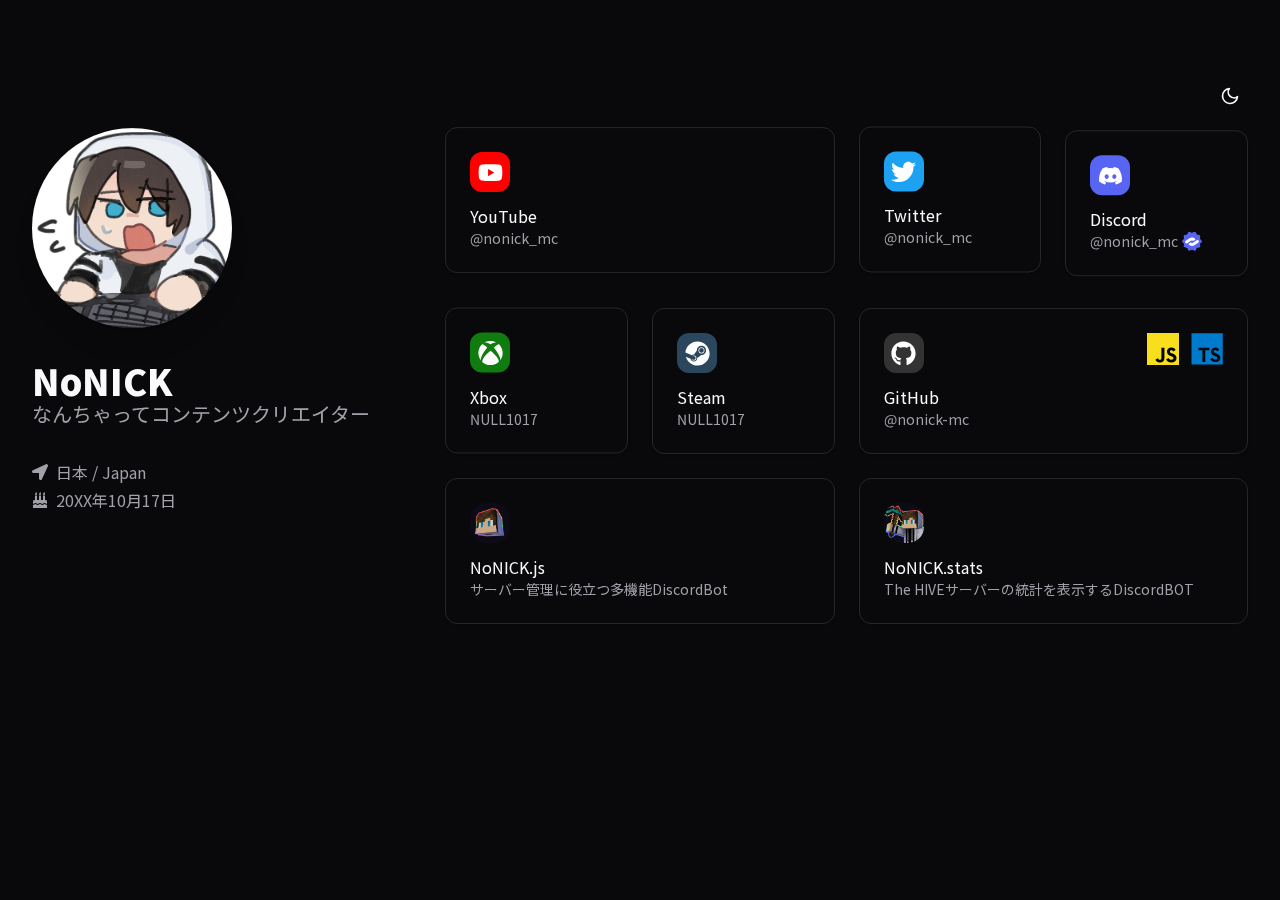
==== commit f63f7cde: "deploy: 11773a89050f800cad74bdf84fa76b190426d73f" ====
--- a/index.html
+++ b/index.html
@@ -1 +1 @@
-<!DOCTYPE html><html lang="ja"><head><meta charSet="utf-8"/><link rel="preconnect" href="/" crossorigin=""/><link rel="stylesheet" href="/_next/static/css/6316f306f367ab56.css" data-precedence="next"/><title>NoNICK</title><meta name="description" content="Generated by create next app"/><meta name="viewport" content="width=device-width, initial-scale=1"/><link rel="icon" href="/favicon.ico" type="image/x-icon" sizes="any"/><meta name="next-size-adjust"/><script src="/_next/static/chunks/polyfills-c67a75d1b6f99dc8.js" noModule=""></script></head><body class="__variable_bb3180 h-full bg-[url(/background3.jpg)] bg-cover bg-fixed font-mplus2 text-black"><script>!function(){try{var d=document.documentElement,c=d.classList;c.remove('light','dark');var e=localStorage.getItem('theme');if('system'===e||(!e&&false)){var t='(prefers-color-scheme: dark)',m=window.matchMedia(t);if(m.media!==t||m.matches){d.style.colorScheme = 'dark';c.add('dark')}else{d.style.colorScheme = 'light';c.add('light')}}else if(e){c.add(e|| '')}else{c.add('light')}if(e==='light'||e==='dark'||!e)d.style.colorScheme=e||'light'}catch(e){}}()</script><main style="opacity:0"><div class="max-w-screen-md mx-auto py-24 px-2"><div class="my-10 p-5 gap-2 backdrop-blur-md dark:backdrop-blur-xl bg-slate-200/90 dark:bg-slate-800/90 rounded-xl drop-shadow-xl"><div class="flex justify-end items-center"><button class="mt-3 p-3 rounded-full hover:bg-black/20"><svg stroke="currentColor" fill="currentColor" stroke-width="0" viewBox="0 0 16 16" class="dark:text-white" height="20" width="20" xmlns="http://www.w3.org/2000/svg"><path d="M6 .278a.768.768 0 0 1 .08.858 7.208 7.208 0 0 0-.878 3.46c0 4.021 3.278 7.277 7.318 7.277.527 0 1.04-.055 1.533-.16a.787.787 0 0 1 .81.316.733.733 0 0 1-.031.893A8.349 8.349 0 0 1 8.344 16C3.734 16 0 12.286 0 7.71 0 4.266 2.114 1.312 5.124.06A.752.752 0 0 1 6 .278zM4.858 1.311A7.269 7.269 0 0 0 1.025 7.71c0 4.02 3.279 7.276 7.319 7.276a7.316 7.316 0 0 0 5.205-2.162c-.337.042-.68.063-1.029.063-4.61 0-8.343-3.714-8.343-8.29 0-1.167.242-2.278.681-3.286z"></path></svg></button></div><div class="pt-8 pb-12"><div class="max-w-md mx-auto"><section class="flex flex-col items-center justify-center text-center"><h1 class="dark:text-white font-black tracking-wider text-4xl md:text-5xl">NoNICK</h1><h4 class="text-gray-700 dark:text-gray-300 text-lg md:text-xl">なんちゃって<span class="inline-block">コンテンツクリエイター</span></h4></section><img class="mx-auto my-6 rounded-full drop-shadow-lg" src="/icons/nonick.png" width="180" height="180" alt="nonick&#x27;s avatar"/><section class="flex flex-col gap-1 items-center justify-center text-gray-600"><div class="flex gap-2 items-center dark:text-gray-300"><svg stroke="currentColor" fill="none" stroke-width="2" viewBox="0 0 24 24" stroke-linecap="round" stroke-linejoin="round" height="20" width="20" xmlns="http://www.w3.org/2000/svg"><path stroke="none" d="M0 0h24v24H0z" fill="none"></path><path d="M21 3l-6.5 18a.55 .55 0 0 1 -1 0l-3.5 -7l-7 -3.5a.55 .55 0 0 1 0 -1l18 -6.5"></path></svg><p class="text-lg md:text-xl tracking-wide">Japan</p></div><div class="flex gap-2 items-center dark:text-gray-300"><svg stroke="currentColor" fill="none" stroke-width="2" viewBox="0 0 24 24" stroke-linecap="round" stroke-linejoin="round" height="20" width="20" xmlns="http://www.w3.org/2000/svg"><path stroke="none" d="M0 0h24v24H0z" fill="none"></path><path d="M3 20h18v-8a3 3 0 0 0 -3 -3h-12a3 3 0 0 0 -3 3v8z"></path><path d="M3 14.803c.312 .135 .654 .204 1 .197a2.4 2.4 0 0 0 2 -1a2.4 2.4 0 0 1 2 -1a2.4 2.4 0 0 1 2 1a2.4 2.4 0 0 0 2 1a2.4 2.4 0 0 0 2 -1a2.4 2.4 0 0 1 2 -1a2.4 2.4 0 0 1 2 1a2.4 2.4 0 0 0 2 1c.35 .007 .692 -.062 1 -.197"></path><path d="M12 4l1.465 1.638a2 2 0 1 1 -3.015 .099l1.55 -1.737z"></path></svg><p class="text-lg md:text-xl tracking-wide">200X / 10 / 17</p></div></section><div class="flex gap-5 items-center justify-center my-9"><div><div class="flex w-10 h-10 items-center justify-center rounded-full bg-red-500/50"><a href="https://youtube.com/@nonick_mc"><svg stroke="currentColor" fill="currentColor" stroke-width="0" viewBox="0 0 16 16" class="text-black dark:text-white" height="20" width="20" xmlns="http://www.w3.org/2000/svg"><path d="M8.051 1.999h.089c.822.003 4.987.033 6.11.335a2.01 2.01 0 0 1 1.415 1.42c.101.38.172.883.22 1.402l.01.104.022.26.008.104c.065.914.073 1.77.074 1.957v.075c-.001.194-.01 1.108-.082 2.06l-.008.105-.009.104c-.05.572-.124 1.14-.235 1.558a2.007 2.007 0 0 1-1.415 1.42c-1.16.312-5.569.334-6.18.335h-.142c-.309 0-1.587-.006-2.927-.052l-.17-.006-.087-.004-.171-.007-.171-.007c-1.11-.049-2.167-.128-2.654-.26a2.007 2.007 0 0 1-1.415-1.419c-.111-.417-.185-.986-.235-1.558L.09 9.82l-.008-.104A31.4 31.4 0 0 1 0 7.68v-.123c.002-.215.01-.958.064-1.778l.007-.103.003-.052.008-.104.022-.26.01-.104c.048-.519.119-1.023.22-1.402a2.007 2.007 0 0 1 1.415-1.42c.487-.13 1.544-.21 2.654-.26l.17-.007.172-.006.086-.003.171-.007A99.788 99.788 0 0 1 7.858 2h.193zM6.4 5.209v4.818l4.157-2.408L6.4 5.209z"></path></svg></a></div></div><div><div class="flex w-10 h-10 items-center justify-center rounded-full bg-blue-500/50"><a href="https://twitter.com/@nonick_mc"><svg stroke="currentColor" fill="currentColor" stroke-width="0" viewBox="0 0 16 16" class="text-black dark:text-white" height="20" width="20" xmlns="http://www.w3.org/2000/svg"><path d="M5.026 15c6.038 0 9.341-5.003 9.341-9.334 0-.14 0-.282-.006-.422A6.685 6.685 0 0 0 16 3.542a6.658 6.658 0 0 1-1.889.518 3.301 3.301 0 0 0 1.447-1.817 6.533 6.533 0 0 1-2.087.793A3.286 3.286 0 0 0 7.875 6.03a9.325 9.325 0 0 1-6.767-3.429 3.289 3.289 0 0 0 1.018 4.382A3.323 3.323 0 0 1 .64 6.575v.045a3.288 3.288 0 0 0 2.632 3.218 3.203 3.203 0 0 1-.865.115 3.23 3.23 0 0 1-.614-.057 3.283 3.283 0 0 0 3.067 2.277A6.588 6.588 0 0 1 .78 13.58a6.32 6.32 0 0 1-.78-.045A9.344 9.344 0 0 0 5.026 15z"></path></svg></a></div></div><div><div class="flex w-10 h-10 items-center justify-center rounded-full bg-indigo-500/50"><a href="https://discord.gg/nonick-mc"><svg stroke="currentColor" fill="currentColor" stroke-width="0" viewBox="0 0 16 16" class="text-black dark:text-white" height="20" width="20" xmlns="http://www.w3.org/2000/svg"><path d="M13.545 2.907a13.227 13.227 0 0 0-3.257-1.011.05.05 0 0 0-.052.025c-.141.25-.297.577-.406.833a12.19 12.19 0 0 0-3.658 0 8.258 8.258 0 0 0-.412-.833.051.051 0 0 0-.052-.025c-1.125.194-2.22.534-3.257 1.011a.041.041 0 0 0-.021.018C.356 6.024-.213 9.047.066 12.032c.001.014.01.028.021.037a13.276 13.276 0 0 0 3.995 2.02.05.05 0 0 0 .056-.019c.308-.42.582-.863.818-1.329a.05.05 0 0 0-.01-.059.051.051 0 0 0-.018-.011 8.875 8.875 0 0 1-1.248-.595.05.05 0 0 1-.02-.066.051.051 0 0 1 .015-.019c.084-.063.168-.129.248-.195a.05.05 0 0 1 .051-.007c2.619 1.196 5.454 1.196 8.041 0a.052.052 0 0 1 .053.007c.08.066.164.132.248.195a.051.051 0 0 1-.004.085 8.254 8.254 0 0 1-1.249.594.05.05 0 0 0-.03.03.052.052 0 0 0 .003.041c.24.465.515.909.817 1.329a.05.05 0 0 0 .056.019 13.235 13.235 0 0 0 4.001-2.02.049.049 0 0 0 .021-.037c.334-3.451-.559-6.449-2.366-9.106a.034.034 0 0 0-.02-.019Zm-8.198 7.307c-.789 0-1.438-.724-1.438-1.612 0-.889.637-1.613 1.438-1.613.807 0 1.45.73 1.438 1.613 0 .888-.637 1.612-1.438 1.612Zm5.316 0c-.788 0-1.438-.724-1.438-1.612 0-.889.637-1.613 1.438-1.613.807 0 1.451.73 1.438 1.613 0 .888-.631 1.612-1.438 1.612Z"></path></svg></a></div></div><div><div class="flex w-10 h-10 items-center justify-center rounded-full bg-black/50"><a href="https://github.com/nonick-mc"><svg stroke="currentColor" fill="currentColor" stroke-width="0" viewBox="0 0 16 16" class="text-black dark:text-white" height="20" width="20" xmlns="http://www.w3.org/2000/svg"><path d="M8 0C3.58 0 0 3.58 0 8c0 3.54 2.29 6.53 5.47 7.59.4.07.55-.17.55-.38 0-.19-.01-.82-.01-1.49-2.01.37-2.53-.49-2.69-.94-.09-.23-.48-.94-.82-1.13-.28-.15-.68-.52-.01-.53.63-.01 1.08.58 1.23.82.72 1.21 1.87.87 2.33.66.07-.52.28-.87.51-1.07-1.78-.2-3.64-.89-3.64-3.95 0-.87.31-1.59.82-2.15-.08-.2-.36-1.02.08-2.12 0 0 .67-.21 2.2.82.64-.18 1.32-.27 2-.27.68 0 1.36.09 2 .27 1.53-1.04 2.2-.82 2.2-.82.44 1.1.16 1.92.08 2.12.51.56.82 1.27.82 2.15 0 3.07-1.87 3.75-3.65 3.95.29.25.54.73.54 1.48 0 1.07-.01 1.93-.01 2.2 0 .21.15.46.55.38A8.012 8.012 0 0 0 16 8c0-4.42-3.58-8-8-8z"></path></svg></a></div></div></div><div class="flex flex-col gap-3 w-full p-5 text-sm md:text-base bg-slate-300 dark:bg-slate-700 rounded-md dark:text-white"><p>主に動画編集やプログラミングをしている学生です👋</p><p>YouTubeではMinecraftのゲーム実況を、プログラミングでは主にDiscordBOTやWebページの開発をしています！</p><p>「視聴者との距離を短く」をモットーに、Discordサーバーでのイベント等を積極的に行っています。</p><p>是非気軽に話しかけてください！</p></div><div class="mt-16"><h3 class="title">パートナーシップ</h3><div class="w-fit mx-auto my-4 text-black dark:text-white"><li class="text-base md:text-lg"><a href="https://discord.com/partners" class="text-indigo-500">Discordパートナー</a> (2022/5 ~)</li><li class="text-base md:text-lg"><a href="https://www.galaxite.net/influencer-application/" class="text-indigo-500">Galaxiteインフルエンサー</a> (2023/3 ~)</li></div></div><div class="mt-16"><h3 class="title">よく使う<span class="inline-block">プログラミング言語</span></h3><div class="flex flex-wrap gap-6 my-4 items-center justify-center"><div><img class="drop-shadow-md" src="/programLangs/C.svg" width="50" height="50" alt="C"/></div><div><img class="drop-shadow-md" src="/programLangs/JavaScript.svg" width="50" height="50" alt="JavaScript"/></div><div><img class="drop-shadow-md" src="/programLangs/TypeScript.svg" width="50" height="50" alt="TypeScript"/></div><div><img class="drop-shadow-md" src="/programLangs/Dart.svg" width="50" height="50" alt="Dart"/></div></div></div><div class="mt-16"><h3 class="title">作ったもの</h3><div class="mt-6 flex flex-col gap-3"><div><a href="https://nonick-js.com" class="text-inherit"><div class="flex w-full p-5 justify-between bg-slate-200 dark:bg-slate-700 items-center drop-shadow-md rounded-md"><div class="flex gap-4 items-center"><img class="rounded-full" src="/icons/nonickjs.png" width="50" height="50" alt="NoNICK.js"/><section class="flex flex-col dark:text-white text-base md:text-xl"><p class="font-bold">NoNICK.js</p><p>Discordサーバー管理BOT</p></section></div><svg stroke="currentColor" fill="currentColor" stroke-width="0" viewBox="0 0 1024 1024" class="dark:text-white" height="15" width="15" xmlns="http://www.w3.org/2000/svg"><path d="M765.7 486.8L314.9 134.7A7.97 7.97 0 0 0 302 141v77.3c0 4.9 2.3 9.6 6.1 12.6l360 281.1-360 281.1c-3.9 3-6.1 7.7-6.1 12.6V883c0 6.7 7.7 10.4 12.9 6.3l450.8-352.1a31.96 31.96 0 0 0 0-50.4z"></path></svg></div></a></div><div><a href="https://docs.nonick-js.com/nonick-stats/what-is-nonick-stats/" class="text-inherit"><div class="flex w-full p-5 justify-between bg-slate-200 dark:bg-slate-700 items-center drop-shadow-md rounded-md"><div class="flex gap-4 items-center"><img class="rounded-full" src="/icons/nonickstats.png" width="50" height="50" alt="NoNICK.stats"/><section class="flex flex-col dark:text-white text-base md:text-xl"><p class="font-bold">NoNICK.stats</p><p>Minecraftサーバーの統計表示BOT</p></section></div><svg stroke="currentColor" fill="currentColor" stroke-width="0" viewBox="0 0 1024 1024" class="dark:text-white" height="15" width="15" xmlns="http://www.w3.org/2000/svg"><path d="M765.7 486.8L314.9 134.7A7.97 7.97 0 0 0 302 141v77.3c0 4.9 2.3 9.6 6.1 12.6l360 281.1-360 281.1c-3.9 3-6.1 7.7-6.1 12.6V883c0 6.7 7.7 10.4 12.9 6.3l450.8-352.1a31.96 31.96 0 0 0 0-50.4z"></path></svg></div></a></div><div><a href="https://github.com/nonick-mc/minecraft-fixfont" class="text-inherit"><div class="flex w-full p-5 justify-between bg-slate-200 dark:bg-slate-700 items-center drop-shadow-md rounded-md"><div class="flex gap-4 items-center"><img class="rounded-full" src="/icons/fixfont.png" width="50" height="50" alt="日本語修正パック"/><section class="flex flex-col dark:text-white text-base md:text-xl"><p class="font-bold">日本語修正パック</p><p>Minecraftの日本語フォントを元に戻す</p></section></div><svg stroke="currentColor" fill="currentColor" stroke-width="0" viewBox="0 0 1024 1024" class="dark:text-white" height="15" width="15" xmlns="http://www.w3.org/2000/svg"><path d="M765.7 486.8L314.9 134.7A7.97 7.97 0 0 0 302 141v77.3c0 4.9 2.3 9.6 6.1 12.6l360 281.1-360 281.1c-3.9 3-6.1 7.7-6.1 12.6V883c0 6.7 7.7 10.4 12.9 6.3l450.8-352.1a31.96 31.96 0 0 0 0-50.4z"></path></svg></div></a></div></div></div></div></div></div></div></main><script src="/_next/static/chunks/webpack-c3e55ab429222910.js" async=""></script><script src="/_next/static/chunks/9fed808d-30be2a055a1186bc.js" async=""></script><script src="/_next/static/chunks/890-d172814b79b3aee5.js" async=""></script><script src="/_next/static/chunks/main-app-1b7d19ef8203827d.js" async=""></script><script>(self.__next_f=self.__next_f||[]).push([0])</script><script>self.__next_f.push([1,"1:HC[\"/\",{\"crossOrigin\":\"anonymous\"}]\n2:HL[\"/_next/static/css/6316f306f367ab56.css\",{\"as\":\"style\"}]\n0:\"$L3\"\n"])</script><script>self.__next_f.push([1,"4:I{\"id\":\"7335\",\"chunks\":[\"272:static/chunks/webpack-c3e55ab429222910.js\",\"159:static/chunks/9fed808d-30be2a055a1186bc.js\",\"890:static/chunks/890-d172814b79b3aee5.js\"],\"name\":\"\",\"async\":false}\n6:I{\"id\":\"5\",\"chunks\":[\"272:static/chunks/webpack-c3e55ab429222910.js\",\"159:static/chunks/9fed808d-30be2a055a1186bc.js\",\"890:static/chunks/890-d172814b79b3aee5.js\"],\"name\":\"\",\"async\":false}\n7:I{\"id\":\"7263\",\"chunks\":[\"185:static/chunks/app/layout-825862a49b87dfe6.js\"],\"name\":\"\",\"async\":false}\n9:I{\"id\":\"9311\",\"chunks\":["])</script><script>self.__next_f.push([1,"\"272:static/chunks/webpack-c3e55ab429222910.js\",\"159:static/chunks/9fed808d-30be2a055a1186bc.js\",\"890:static/chunks/890-d172814b79b3aee5.js\"],\"name\":\"\",\"async\":false}\na:I{\"id\":\"6467\",\"chunks\":[\"272:static/chunks/webpack-c3e55ab429222910.js\",\"159:static/chunks/9fed808d-30be2a055a1186bc.js\",\"890:static/chunks/890-d172814b79b3aee5.js\"],\"name\":\"\",\"async\":false}\nb:I{\"id\":\"9056\",\"chunks\":[\"272:static/chunks/webpack-c3e55ab429222910.js\",\"159:static/chunks/9fed808d-30be2a055a1186bc.js\",\"890:static/chunks/890-d17281"])</script><script>self.__next_f.push([1,"4b79b3aee5.js\"],\"name\":\"\",\"async\":false}\nc:I{\"id\":\"9853\",\"chunks\":[\"816:static/chunks/0f72cc65-337513f210a8e737.js\",\"692:static/chunks/ed7119d2-b13aa7cc50779223.js\",\"190:static/chunks/507f3164-fd472baf11ecdc43.js\",\"821:static/chunks/821-4c82a09f8faf12a0.js\",\"931:static/chunks/app/page-b675761951d66883.js\"],\"name\":\"\",\"async\":false}\n"])</script><script>self.__next_f.push([1,"3:[[[\"$\",\"link\",\"0\",{\"rel\":\"stylesheet\",\"href\":\"/_next/static/css/6316f306f367ab56.css\",\"precedence\":\"next\"}]],[\"$\",\"$L4\",null,{\"assetPrefix\":\"\",\"initialCanonicalUrl\":\"/\",\"initialTree\":[\"\",{\"children\":[\"__PAGE__\",{}]},\"$undefined\",\"$undefined\",true],\"initialHead\":[\"$L5\",[\"$\",\"meta\",null,{\"name\":\"next-size-adjust\"}]],\"globalErrorComponent\":\"$6\",\"notFound\":[\"$\",\"html\",null,{\"lang\":\"ja\",\"children\":[\"$\",\"body\",null,{\"className\":\"__variable_bb3180 h-full bg-[url(/background3.jpg)] bg-cover bg-fixed font-mplus2 text-black\",\"children\":[\"$\",\"$L7\",null,{\"children\":[\"$L8\",\"$undefined\",[[\"$\",\"title\",null,{\"children\":\"404: This page could not be found.\"}],[\"$\",\"div\",null,{\"style\":{\"fontFamily\":\"system-ui,\\\"Segoe UI\\\",Roboto,Helvetica,Arial,sans-serif,\\\"Apple Color Emoji\\\",\\\"Segoe UI Emoji\\\"\",\"height\":\"100vh\",\"textAlign\":\"center\",\"display\":\"flex\",\"flexDirection\":\"column\",\"alignItems\":\"center\",\"justifyContent\":\"center\"},\"children\":[\"$\",\"div\",null,{\"children\":[[\"$\",\"style\",null,{\"dangerouslySetInnerHTML\":{\"__html\":\"body{color:#000;background:#fff;margin:0}.next-error-h1{border-right:1px solid rgba(0,0,0,.3)}@media (prefers-color-scheme:dark){body{color:#fff;background:#000}.next-error-h1{border-right:1px solid rgba(255,255,255,.3)}}\"}}],[\"$\",\"h1\",null,{\"className\":\"next-error-h1\",\"style\":{\"display\":\"inline-block\",\"margin\":\"0 20px 0 0\",\"padding\":\"0 23px 0 0\",\"fontSize\":24,\"fontWeight\":500,\"verticalAlign\":\"top\",\"lineHeight\":\"49px\"},\"children\":\"404\"}],[\"$\",\"div\",null,{\"style\":{\"display\":\"inline-block\"},\"children\":[\"$\",\"h2\",null,{\"style\":{\"fontSize\":14,\"fontWeight\":400,\"lineHeight\":\"49px\",\"margin\":0},\"children\":\"This page could not be found.\"}]}]]}]}]]]}]}]}],\"asNotFound\":false,\"children\":[[\"$\",\"html\",null,{\"lang\":\"ja\",\"children\":[\"$\",\"body\",null,{\"className\":\"__variable_bb3180 h-full bg-[url(/background3.jpg)] bg-cover bg-fixed font-mplus2 text-black\",\"children\":[\"$\",\"$L7\",null,{\"children\":[\"$\",\"$L9\",null,{\"parallelRouterKey\":\"children\",\"segmentPath\":[\"children\"],\"error\":\"$undefined\",\"errorStyles\":\"$undefined\",\"loading\":\"$undefined\",\"loadingStyles\":\"$undefined\",\"hasLoading\":false,\"template\":[\"$\",\"$La\",null,{}],\"templateStyles\":\"$undefined\",\"notFound\":\"$undefined\",\"notFoundStyles\":\"$undefined\",\"childProp\":{\"current\":[[\"$\",\"$Lb\",null,{\"propsForComponent\":{\"params\":{}},\"Component\":\"$c\"}],null],\"segment\":\"__PAGE__\"},\"styles\":[]}]}]}]}],null]}]]\n"])</script><script>self.__next_f.push([1,"8:[[[\"$\",\"meta\",null,{\"charSet\":\"utf-8\"}],null,null,null,null,null,null,null,null,null,null,[\"$\",\"meta\",null,{\"name\":\"viewport\",\"content\":\"width=device-width, initial-scale=1\"}],null,null,null,null,null,null,null,null,null,null,[]],[null,null,null,null],null,null,[null,null,null,null,null],null,null,null,null,null]\n"])</script><script>self.__next_f.push([1,"5:[[[\"$\",\"meta\",null,{\"charSet\":\"utf-8\"}],[\"$\",\"title\",null,{\"children\":\"NoNICK\"}],[\"$\",\"meta\",null,{\"name\":\"description\",\"content\":\"Generated by create next app\"}],null,null,null,null,null,null,null,null,[\"$\",\"meta\",null,{\"name\":\"viewport\",\"content\":\"width=device-width, initial-scale=1\"}],null,null,null,null,null,null,null,null,null,null,[]],[null,null,null,null],null,null,[null,null,null,null,null],null,null,null,null,[null,[[\"$\",\"link\",null,{\"rel\":\"icon\",\"href\":\"/favicon.ico\",\"type\":\"image/x-icon\",\"sizes\":\"any\"}]],[],null]]\n"])</script></body></html>+<!DOCTYPE html><html lang="ja"><head><meta charSet="utf-8"/><link rel="preconnect" href="/" crossorigin=""/><link rel="stylesheet" href="/_next/static/css/c811e91a41d0c967.css" data-precedence="next"/><link rel="stylesheet" href="/_next/static/css/c97c0cab8fbe5562.css" data-precedence="next"/><title>NoNICK</title><meta name="description" content="なんちゃってコンテンツクリエイター"/><meta name="theme-color" content="#007af8"/><meta name="viewport" content="width=device-width, initial-scale=1"/><meta property="og:title" content="NoNICK"/><meta property="og:description" content="なんちゃってコンテンツクリエイター"/><meta property="og:site_name" content="NoNICK"/><meta property="og:locale" content="ja-JP"/><meta property="og:image:type" content="image/png"/><meta property="og:image:width" content="1920"/><meta property="og:image:height" content="1080"/><meta property="og:image" content="http://localhost:3000/opengraph-image.png?5072247ef3d43dab"/><meta property="og:type" content="website"/><meta name="twitter:card" content="summary_large_image"/><meta name="twitter:site" content="@nonick_mc"/><meta name="twitter:creator" content="@nonick_mc"/><meta name="twitter:title" content="NoNICK"/><meta name="twitter:description" content="なんちゃってコンテンツクリエイター"/><link rel="icon" href="/favicon.ico" type="image/x-icon" sizes="any"/><meta name="next-size-adjust"/><script src="/_next/static/chunks/polyfills-c67a75d1b6f99dc8.js" noModule=""></script></head><body class="__className_338855"><script>!function(){try{var d=document.documentElement,c=d.classList;c.remove('light','dark');var e=localStorage.getItem('theme');if('system'===e||(!e&&false)){var t='(prefers-color-scheme: dark)',m=window.matchMedia(t);if(m.media!==t||m.matches){d.style.colorScheme = 'dark';c.add('dark')}else{d.style.colorScheme = 'light';c.add('light')}}else if(e){c.add(e|| '')}else{c.add('dark')}if(e==='light'||e==='dark'||!e)d.style.colorScheme=e||'dark'}catch(e){}}()</script><main class="container py-6 space-y-6 lg:my-10"><div><div class="h-16 flex items-center justify-end"><button class="inline-flex items-center justify-center rounded-md text-sm font-medium transition-colors focus-visible:outline-none focus-visible:ring-1 focus-visible:ring-ring disabled:pointer-events-none disabled:opacity-50 hover:bg-accent hover:text-accent-foreground h-9 w-9"><svg stroke="currentColor" fill="none" stroke-width="2" viewBox="0 0 24 24" stroke-linecap="round" stroke-linejoin="round" class="rotate-0 scale-100 transition-all dark:-rotate-90 dark:scale-0" height="20" width="20" xmlns="http://www.w3.org/2000/svg"><circle cx="12" cy="12" r="5"></circle><line x1="12" y1="1" x2="12" y2="3"></line><line x1="12" y1="21" x2="12" y2="23"></line><line x1="4.22" y1="4.22" x2="5.64" y2="5.64"></line><line x1="18.36" y1="18.36" x2="19.78" y2="19.78"></line><line x1="1" y1="12" x2="3" y2="12"></line><line x1="21" y1="12" x2="23" y2="12"></line><line x1="4.22" y1="19.78" x2="5.64" y2="18.36"></line><line x1="18.36" y1="5.64" x2="19.78" y2="4.22"></line></svg><svg stroke="currentColor" fill="none" stroke-width="2" viewBox="0 0 24 24" stroke-linecap="round" stroke-linejoin="round" class="absolute rotate-90 scale-0 transition-all dark:rotate-0 dark:scale-100" height="20" width="20" xmlns="http://www.w3.org/2000/svg"><path d="M21 12.79A9 9 0 1 1 11.21 3 7 7 0 0 0 21 12.79z"></path></svg><span class="sr-only">Toggle theme</span></button></div><div class="grid grid-cols-12 grid-rows-3 gap-5 lg:gap-6"><div class="col-span-12 lg:col-span-4 row-span-3 space-y-5 md:space-y-7 lg:space-y-8" style="opacity:0;transform:translateY(10px) translateZ(0)"><img class="w-[150px] lg:w-[200px] pointer-events-none rounded-full shadow-xl" src="/icons/nonick.png" alt="nonick&#x27;s avatar"/><section><h1 class="text-3xl lg:text-4xl font-black">NoNICK</h1><h2 class="text-muted-foreground text-lg lg:text-xl">なんちゃってコンテンツクリエイター</h2></section><div class="grid gap-1"><div class="flex gap-2 items-center text-muted-foreground"><svg stroke="currentColor" fill="currentColor" stroke-width="0" viewBox="0 0 512 512" height="1em" width="1em" xmlns="http://www.w3.org/2000/svg"><path d="M444.52 3.52L28.74 195.42c-47.97 22.39-31.98 92.75 19.19 92.75h175.91v175.91c0 51.17 70.36 67.17 92.75 19.19l191.9-415.78c15.99-38.39-25.59-79.97-63.97-63.97z"></path></svg><p>日本 / Japan</p></div><div class="flex gap-2 items-center text-muted-foreground"><svg stroke="currentColor" fill="currentColor" stroke-width="0" viewBox="0 0 448 512" height="1em" width="1em" xmlns="http://www.w3.org/2000/svg"><path d="M448 384c-28.02 0-31.26-32-74.5-32-43.43 0-46.825 32-74.75 32-27.695 0-31.454-32-74.75-32-42.842 0-47.218 32-74.5 32-28.148 0-31.202-32-74.75-32-43.547 0-46.653 32-74.75 32v-80c0-26.5 21.5-48 48-48h16V112h64v144h64V112h64v144h64V112h64v144h16c26.5 0 48 21.5 48 48v80zm0 128H0v-96c43.356 0 46.767-32 74.75-32 27.951 0 31.253 32 74.75 32 42.843 0 47.217-32 74.5-32 28.148 0 31.201 32 74.75 32 43.357 0 46.767-32 74.75-32 27.488 0 31.252 32 74.5 32v96zM96 96c-17.75 0-32-14.25-32-32 0-31 32-23 32-64 12 0 32 29.5 32 56s-14.25 40-32 40zm128 0c-17.75 0-32-14.25-32-32 0-31 32-23 32-64 12 0 32 29.5 32 56s-14.25 40-32 40zm128 0c-17.75 0-32-14.25-32-32 0-31 32-23 32-64 12 0 32 29.5 32 56s-14.25 40-32 40z"></path></svg><p>20XX年10月17日</p></div></div></div><a class="rounded-xl border bg-card text-card-foreground shadow grid gap-3 col-span-12 md:col-span-6 lg:col-span-4 transition-colors hover:border-youtube p-6" href="https://youtube.com/nonick_mc" target="_blank" rel="noreferrer" style="opacity:0;transform:translateY(10px) translateZ(0)"><div class="w-10 h-10 rounded-xl flex items-center justify-center text-white bg-youtube"><svg stroke="currentColor" fill="currentColor" stroke-width="0" viewBox="0 0 576 512" height="25" width="25" xmlns="http://www.w3.org/2000/svg"><path d="M549.655 124.083c-6.281-23.65-24.787-42.276-48.284-48.597C458.781 64 288 64 288 64S117.22 64 74.629 75.486c-23.497 6.322-42.003 24.947-48.284 48.597-11.412 42.867-11.412 132.305-11.412 132.305s0 89.438 11.412 132.305c6.281 23.65 24.787 41.5 48.284 47.821C117.22 448 288 448 288 448s170.78 0 213.371-11.486c23.497-6.321 42.003-24.171 48.284-47.821 11.412-42.867 11.412-132.305 11.412-132.305s0-89.438-11.412-132.305zm-317.51 213.508V175.185l142.739 81.205-142.739 81.201z"></path></svg></div><div class="grid"><p>YouTube</p><section class="flex gap-1 items-center"><p class="text-muted-foreground text-sm">@nonick_mc</p></section></div></a><a class="rounded-xl border bg-card text-card-foreground shadow grid gap-3 col-span-6 md:col-span-3 lg:col-span-2 transition-colors hover:border-twitter p-6" href="https://twitter.com/nonick_mc" target="_blank" rel="noreferrer" style="opacity:0;transform:translateY(10px) translateZ(0)"><div class="w-10 h-10 rounded-xl flex items-center justify-center text-white bg-twitter"><svg stroke="currentColor" fill="currentColor" stroke-width="0" viewBox="0 0 512 512" height="25" width="25" xmlns="http://www.w3.org/2000/svg"><path d="M459.37 151.716c.325 4.548.325 9.097.325 13.645 0 138.72-105.583 298.558-298.558 298.558-59.452 0-114.68-17.219-161.137-47.106 8.447.974 16.568 1.299 25.34 1.299 49.055 0 94.213-16.568 130.274-44.832-46.132-.975-84.792-31.188-98.112-72.772 6.498.974 12.995 1.624 19.818 1.624 9.421 0 18.843-1.3 27.614-3.573-48.081-9.747-84.143-51.98-84.143-102.985v-1.299c13.969 7.797 30.214 12.67 47.431 13.319-28.264-18.843-46.781-51.005-46.781-87.391 0-19.492 5.197-37.36 14.294-52.954 51.655 63.675 129.3 105.258 216.365 109.807-1.624-7.797-2.599-15.918-2.599-24.04 0-57.828 46.782-104.934 104.934-104.934 30.213 0 57.502 12.67 76.67 33.137 23.715-4.548 46.456-13.32 66.599-25.34-7.798 24.366-24.366 44.833-46.132 57.827 21.117-2.273 41.584-8.122 60.426-16.243-14.292 20.791-32.161 39.308-52.628 54.253z"></path></svg></div><div class="grid"><p>Twitter</p><section class="flex gap-1 items-center"><p class="text-muted-foreground text-sm">@nonick_mc</p></section></div></a><a class="rounded-xl border bg-card text-card-foreground shadow grid gap-3 col-span-6 md:col-span-3 lg:col-span-2 transition-colors hover:border-discord p-6" href="https://discord.gg/nonick-mc" target="_blank" rel="noreferrer" style="opacity:0;transform:translateY(10px) translateZ(0)"><div class="w-10 h-10 rounded-xl flex items-center justify-center text-white bg-discord"><svg stroke="currentColor" fill="currentColor" stroke-width="0" viewBox="0 0 640 512" height="25" width="25" xmlns="http://www.w3.org/2000/svg"><path d="M524.531,69.836a1.5,1.5,0,0,0-.764-.7A485.065,485.065,0,0,0,404.081,32.03a1.816,1.816,0,0,0-1.923.91,337.461,337.461,0,0,0-14.9,30.6,447.848,447.848,0,0,0-134.426,0,309.541,309.541,0,0,0-15.135-30.6,1.89,1.89,0,0,0-1.924-.91A483.689,483.689,0,0,0,116.085,69.137a1.712,1.712,0,0,0-.788.676C39.068,183.651,18.186,294.69,28.43,404.354a2.016,2.016,0,0,0,.765,1.375A487.666,487.666,0,0,0,176.02,479.918a1.9,1.9,0,0,0,2.063-.676A348.2,348.2,0,0,0,208.12,430.4a1.86,1.86,0,0,0-1.019-2.588,321.173,321.173,0,0,1-45.868-21.853,1.885,1.885,0,0,1-.185-3.126c3.082-2.309,6.166-4.711,9.109-7.137a1.819,1.819,0,0,1,1.9-.256c96.229,43.917,200.41,43.917,295.5,0a1.812,1.812,0,0,1,1.924.233c2.944,2.426,6.027,4.851,9.132,7.16a1.884,1.884,0,0,1-.162,3.126,301.407,301.407,0,0,1-45.89,21.83,1.875,1.875,0,0,0-1,2.611,391.055,391.055,0,0,0,30.014,48.815,1.864,1.864,0,0,0,2.063.7A486.048,486.048,0,0,0,610.7,405.729a1.882,1.882,0,0,0,.765-1.352C623.729,277.594,590.933,167.465,524.531,69.836ZM222.491,337.58c-28.972,0-52.844-26.587-52.844-59.239S193.056,219.1,222.491,219.1c29.665,0,53.306,26.82,52.843,59.239C275.334,310.993,251.924,337.58,222.491,337.58Zm195.38,0c-28.971,0-52.843-26.587-52.843-59.239S388.437,219.1,417.871,219.1c29.667,0,53.307,26.82,52.844,59.239C470.715,310.993,447.538,337.58,417.871,337.58Z"></path></svg></div><div class="grid"><p>Discord</p><section class="flex gap-1 items-center"><p class="text-muted-foreground text-sm">@nonick_mc</p><svg aria-hidden="true" role="img" width="20" height="20" viewBox="0 0 16 15.2"><path fill="#5865f2" fill-rule="evenodd" d="m16 7.6c0 .79-1.28 1.38-1.52 2.09s.44 2 0 2.59-1.84.35-2.46.8-.79 1.84-1.54 2.09-1.67-.8-2.47-.8-1.75 1-2.47.8-.92-1.64-1.54-2.09-2-.18-2.46-.8.23-1.84 0-2.59-1.54-1.3-1.54-2.09 1.28-1.38 1.52-2.09-.44-2 0-2.59 1.85-.35 2.48-.8.78-1.84 1.53-2.12 1.67.83 2.47.83 1.75-1 2.47-.8.91 1.64 1.53 2.09 2 .18 2.46.8-.23 1.84 0 2.59 1.54 1.3 1.54 2.09z"></path><path d="M10.5906 6.39993L9.19223 7.29993C8.99246 7.39993 8.89258 7.39993 8.69281 7.29993C8.59293 7.19993 8.39317 7.09993 8.29328 6.99993C7.89375 6.89993 7.5941 6.99993 7.29445 7.19993L6.79504 7.49993L4.29797 9.19993C3.69867 9.49993 2.99949 9.39993 2.69984 8.79993C2.30031 8.29993 2.50008 7.59993 2.99949 7.19993L5.99598 5.19993C6.79504 4.69993 7.79387 4.49993 8.69281 4.69993C9.49188 4.89993 10.0912 5.29993 10.5906 5.89993C10.7904 6.09993 10.6905 6.29993 10.5906 6.39993Z" fill="#fff"></path><path d="M13.4871 7.79985C13.4871 8.19985 13.2874 8.59985 12.9877 8.79985L9.89135 10.7999C9.29206 11.1999 8.69276 11.3999 7.99358 11.3999C7.69393 11.3999 7.49417 11.3999 7.19452 11.2999C6.39545 11.0999 5.79616 10.6999 5.29674 10.0999C5.19686 9.89985 5.29674 9.69985 5.39663 9.59985L6.79499 8.69985C6.89487 8.59985 7.09463 8.59985 7.19452 8.69985C7.39428 8.79985 7.59405 8.89985 7.69393 8.99985C8.09346 8.99985 8.39311 8.99985 8.69276 8.79985L9.39194 8.39985L11.3896 6.99985L11.6892 6.79985C12.1887 6.49985 12.9877 6.59985 13.2874 7.09985C13.4871 7.39985 13.4871 7.59985 13.4871 7.79985Z" fill="#fff"></path></svg></section></div></a><div class="rounded-xl border bg-card text-card-foreground shadow grid gap-3 col-span-6 md:col-span-3 lg:col-span-2 transition-colors hover:border-xbox p-6" style="opacity:0;transform:translateY(10px) translateZ(0)"><div class="w-10 h-10 rounded-xl flex items-center justify-center text-white bg-xbox"><svg stroke="currentColor" fill="currentColor" stroke-width="0" viewBox="0 0 512 512" height="25" width="25" xmlns="http://www.w3.org/2000/svg"><path d="M369.9 318.2c44.3 54.3 64.7 98.8 54.4 118.7-7.9 15.1-56.7 44.6-92.6 55.9-29.6 9.3-68.4 13.3-100.4 10.2-38.2-3.7-76.9-17.4-110.1-39C93.3 445.8 87 438.3 87 423.4c0-29.9 32.9-82.3 89.2-142.1 32-33.9 76.5-73.7 81.4-72.6 9.4 2.1 84.3 75.1 112.3 109.5zM188.6 143.8c-29.7-26.9-58.1-53.9-86.4-63.4-15.2-5.1-16.3-4.8-28.7 8.1-29.2 30.4-53.5 79.7-60.3 122.4-5.4 34.2-6.1 43.8-4.2 60.5 5.6 50.5 17.3 85.4 40.5 120.9 9.5 14.6 12.1 17.3 9.3 9.9-4.2-11-.3-37.5 9.5-64 14.3-39 53.9-112.9 120.3-194.4zm311.6 63.5C483.3 127.3 432.7 77 425.6 77c-7.3 0-24.2 6.5-36 13.9-23.3 14.5-41 31.4-64.3 52.8C367.7 197 427.5 283.1 448.2 346c6.8 20.7 9.7 41.1 7.4 52.3-1.7 8.5-1.7 8.5 1.4 4.6 6.1-7.7 19.9-31.3 25.4-43.5 7.4-16.2 15-40.2 18.6-58.7 4.3-22.5 3.9-70.8-.8-93.4zM141.3 43C189 40.5 251 77.5 255.6 78.4c.7.1 10.4-4.2 21.6-9.7 63.9-31.1 94-25.8 107.4-25.2-63.9-39.3-152.7-50-233.9-11.7-23.4 11.1-24 11.9-9.4 11.2z"></path></svg></div><div class="grid"><p>Xbox</p><section class="flex gap-1 items-center"><p class="text-muted-foreground text-sm">NULL1017</p></section></div></div><a class="rounded-xl border bg-card text-card-foreground shadow grid gap-3 md:col-span-3 col-span-6 lg:col-span-2 transition-colors hover:border-steam p-6" href="https://steamcommunity.com/id/nonick-mc/" target="_blank" rel="noreferrer" style="opacity:0;transform:translateY(10px) translateZ(0)"><div class="w-10 h-10 rounded-xl flex items-center justify-center text-white bg-steam"><svg stroke="currentColor" fill="currentColor" stroke-width="0" viewBox="0 0 496 512" height="25" width="25" xmlns="http://www.w3.org/2000/svg"><path d="M496 256c0 137-111.2 248-248.4 248-113.8 0-209.6-76.3-239-180.4l95.2 39.3c6.4 32.1 34.9 56.4 68.9 56.4 39.2 0 71.9-32.4 70.2-73.5l84.5-60.2c52.1 1.3 95.8-40.9 95.8-93.5 0-51.6-42-93.5-93.7-93.5s-93.7 42-93.7 93.5v1.2L176.6 279c-15.5-.9-30.7 3.4-43.5 12.1L0 236.1C10.2 108.4 117.1 8 247.6 8 384.8 8 496 119 496 256zM155.7 384.3l-30.5-12.6a52.79 52.79 0 0 0 27.2 25.8c26.9 11.2 57.8-1.6 69-28.4 5.4-13 5.5-27.3.1-40.3-5.4-13-15.5-23.2-28.5-28.6-12.9-5.4-26.7-5.2-38.9-.6l31.5 13c19.8 8.2 29.2 30.9 20.9 50.7-8.3 19.9-31 29.2-50.8 21zm173.8-129.9c-34.4 0-62.4-28-62.4-62.3s28-62.3 62.4-62.3 62.4 28 62.4 62.3-27.9 62.3-62.4 62.3zm.1-15.6c25.9 0 46.9-21 46.9-46.8 0-25.9-21-46.8-46.9-46.8s-46.9 21-46.9 46.8c.1 25.8 21.1 46.8 46.9 46.8z"></path></svg></div><div class="grid"><p>Steam</p><section class="flex gap-1 items-center"><p class="text-muted-foreground text-sm">NULL1017</p></section></div></a><a class="rounded-xl border bg-card text-card-foreground shadow flex justify-between col-span-12 md:col-span-6 lg:col-span-4 transition-colors hover:border-black dark:hover:border-gray-500 p-6" href="https://github.com/nonick-mc" target="_blank" rel="noreferrer" style="opacity:0;transform:translateY(10px) translateZ(0)"><div class="grid gap-3"><div class="w-10 h-10 rounded-xl flex items-center justify-center text-white bg-github"><svg stroke="currentColor" fill="currentColor" stroke-width="0" viewBox="0 0 496 512" height="25" width="25" xmlns="http://www.w3.org/2000/svg"><path d="M165.9 397.4c0 2-2.3 3.6-5.2 3.6-3.3.3-5.6-1.3-5.6-3.6 0-2 2.3-3.6 5.2-3.6 3-.3 5.6 1.3 5.6 3.6zm-31.1-4.5c-.7 2 1.3 4.3 4.3 4.9 2.6 1 5.6 0 6.2-2s-1.3-4.3-4.3-5.2c-2.6-.7-5.5.3-6.2 2.3zm44.2-1.7c-2.9.7-4.9 2.6-4.6 4.9.3 2 2.9 3.3 5.9 2.6 2.9-.7 4.9-2.6 4.6-4.6-.3-1.9-3-3.2-5.9-2.9zM244.8 8C106.1 8 0 113.3 0 252c0 110.9 69.8 205.8 169.5 239.2 12.8 2.3 17.3-5.6 17.3-12.1 0-6.2-.3-40.4-.3-61.4 0 0-70 15-84.7-29.8 0 0-11.4-29.1-27.8-36.6 0 0-22.9-15.7 1.6-15.4 0 0 24.9 2 38.6 25.8 21.9 38.6 58.6 27.5 72.9 20.9 2.3-16 8.8-27.1 16-33.7-55.9-6.2-112.3-14.3-112.3-110.5 0-27.5 7.6-41.3 23.6-58.9-2.6-6.5-11.1-33.3 2.6-67.9 20.9-6.5 69 27 69 27 20-5.6 41.5-8.5 62.8-8.5s42.8 2.9 62.8 8.5c0 0 48.1-33.6 69-27 13.7 34.7 5.2 61.4 2.6 67.9 16 17.7 25.8 31.5 25.8 58.9 0 96.5-58.9 104.2-114.8 110.5 9.2 7.9 17 22.9 17 46.4 0 33.7-.3 75.4-.3 83.6 0 6.5 4.6 14.4 17.3 12.1C428.2 457.8 496 362.9 496 252 496 113.3 383.5 8 244.8 8zM97.2 352.9c-1.3 1-1 3.3.7 5.2 1.6 1.6 3.9 2.3 5.2 1 1.3-1 1-3.3-.7-5.2-1.6-1.6-3.9-2.3-5.2-1zm-10.8-8.1c-.7 1.3.3 2.9 2.3 3.9 1.6 1 3.6.7 4.3-.7.7-1.3-.3-2.9-2.3-3.9-2-.6-3.6-.3-4.3.7zm32.4 35.6c-1.6 1.3-1 4.3 1.3 6.2 2.3 2.3 5.2 2.6 6.5 1 1.3-1.3.7-4.3-1.3-6.2-2.2-2.3-5.2-2.6-6.5-1zm-11.4-14.7c-1.6 1-1.6 3.6 0 5.9 1.6 2.3 4.3 3.3 5.6 2.3 1.6-1.3 1.6-3.9 0-6.2-1.4-2.3-4-3.3-5.6-2z"></path></svg></div><div class="grid"><p>GitHub</p><section class="flex gap-1 items-center"><p class="text-muted-foreground text-sm">@nonick-mc</p></section></div></div><div class="grid grid-cols-2 gap-3"><img class="w-8 h-8" src="/programLangs/JavaScript.svg" alt="javascript"/><img class="w-8 h-8" src="/programLangs/TypeScript.svg" alt="typescript"/></div></a><a class="rounded-xl border bg-card text-card-foreground shadow grid gap-3 col-span-12 md:col-span-6 lg:col-span-4 transition-colors hover:border-black dark:hover:border-gray-500 p-6" href="https://nonick-js.com" target="_blank" rel="noreferrer" style="opacity:0;transform:translateY(10px) translateZ(0)"><img class="w-10 h-10 rounded-2xl" src="/icons/nonickjs.png" alt="nonick.js icon"/><div class="grid"><p>NoNICK.js</p><section class="flex gap-1 items-center"><p class="text-muted-foreground text-sm">サーバー管理に役立つ多機能DiscordBot</p></section></div></a><a class="rounded-xl border bg-card text-card-foreground shadow grid gap-3 col-span-12 md:col-span-6 lg:col-span-4 transition-colors hover:border-black dark:hover:border-gray-500 p-6" href="https://github.com/nonick-mc/nonick.stats" target="_blank" rel="noreferrer" style="opacity:0;transform:translateY(10px) translateZ(0)"><img class="w-10 h-10 rounded-2xl" src="/icons/nonickstats.png" alt="nonick.stats icon"/><div class="grid"><p>NoNICK.stats</p><section class="flex gap-1 items-center"><p class="text-muted-foreground text-sm">The HIVEサーバーの統計を表示するDiscordBOT</p></section></div></a></div></div></main><script src="/_next/static/chunks/webpack-65a84c9c7351438d.js" async=""></script><script src="/_next/static/chunks/9fed808d-30be2a055a1186bc.js" async=""></script><script src="/_next/static/chunks/890-d172814b79b3aee5.js" async=""></script><script src="/_next/static/chunks/main-app-1b7d19ef8203827d.js" async=""></script><script>(self.__next_f=self.__next_f||[]).push([0])</script><script>self.__next_f.push([1,"1:HC[\"/\",{\"crossOrigin\":\"anonymous\"}]\n2:HL[\"/_next/static/css/c811e91a41d0c967.css\",{\"as\":\"style\"}]\n3:HL[\"/_next/static/css/c97c0cab8fbe5562.css\",{\"as\":\"style\"}]\n0:\"$L4\"\n"])</script><script>self.__next_f.push([1,"5:I{\"id\":\"7335\",\"chunks\":[\"272:static/chunks/webpack-65a84c9c7351438d.js\",\"159:static/chunks/9fed808d-30be2a055a1186bc.js\",\"890:static/chunks/890-d172814b79b3aee5.js\"],\"name\":\"\",\"async\":false}\n7:I{\"id\":\"5\",\"chunks\":[\"272:static/chunks/webpack-65a84c9c7351438d.js\",\"159:static/chunks/9fed808d-30be2a055a1186bc.js\",\"890:static/chunks/890-d172814b79b3aee5.js\"],\"name\":\"\",\"async\":false}\n8:I{\"id\":\"7263\",\"chunks\":[\"185:static/chunks/app/layout-69d675db5290db9f.js\"],\"name\":\"\",\"async\":false}\na:I{\"id\":\"9311\",\"chunks\":["])</script><script>self.__next_f.push([1,"\"272:static/chunks/webpack-65a84c9c7351438d.js\",\"159:static/chunks/9fed808d-30be2a055a1186bc.js\",\"890:static/chunks/890-d172814b79b3aee5.js\"],\"name\":\"\",\"async\":false}\nb:I{\"id\":\"6467\",\"chunks\":[\"272:static/chunks/webpack-65a84c9c7351438d.js\",\"159:static/chunks/9fed808d-30be2a055a1186bc.js\",\"890:static/chunks/890-d172814b79b3aee5.js\"],\"name\":\"\",\"async\":false}\nc:I{\"id\":\"6889\",\"chunks\":[\"910:static/chunks/910-fea4b0ca4fb21ea0.js\",\"931:static/chunks/app/page-8f406c9a554961bf.js\"],\"name\":\"FadeUpStagger\",\"async\":f"])</script><script>self.__next_f.push([1,"alse}\nd:I{\"id\":\"1118\",\"chunks\":[\"910:static/chunks/910-fea4b0ca4fb21ea0.js\",\"931:static/chunks/app/page-8f406c9a554961bf.js\"],\"name\":\"ThemeToggle\",\"async\":false}\ne:I{\"id\":\"6889\",\"chunks\":[\"910:static/chunks/910-fea4b0ca4fb21ea0.js\",\"931:static/chunks/app/page-8f406c9a554961bf.js\"],\"name\":\"FadeUpDiv\",\"async\":false}\nf:I{\"id\":\"7931\",\"chunks\":[\"910:static/chunks/910-fea4b0ca4fb21ea0.js\",\"931:static/chunks/app/page-8f406c9a554961bf.js\"],\"name\":\"LinkCard\",\"async\":false}\n10:I{\"id\":\"6889\",\"chunks\":[\"910:static/chun"])</script><script>self.__next_f.push([1,"ks/910-fea4b0ca4fb21ea0.js\",\"931:static/chunks/app/page-8f406c9a554961bf.js\"],\"name\":\"FadeUpCard\",\"async\":false}\n"])</script><script>self.__next_f.push([1,"4:[[[\"$\",\"link\",\"0\",{\"rel\":\"stylesheet\",\"href\":\"/_next/static/css/c811e91a41d0c967.css\",\"precedence\":\"next\"}],[\"$\",\"link\",\"1\",{\"rel\":\"stylesheet\",\"href\":\"/_next/static/css/c97c0cab8fbe5562.css\",\"precedence\":\"next\"}]],[\"$\",\"$L5\",null,{\"assetPrefix\":\"\",\"initialCanonicalUrl\":\"/\",\"initialTree\":[\"\",{\"children\":[\"__PAGE__\",{}]},\"$undefined\",\"$undefined\",true],\"initialHead\":[\"$L6\",[\"$\",\"meta\",null,{\"name\":\"next-size-adjust\"}]],\"globalErrorComponent\":\"$7\",\"notFound\":[\"$\",\"html\",null,{\"lang\":\"ja\",\"children\":[\"$\",\"body\",null,{\"className\":\"__className_338855\",\"children\":[\"$\",\"$L8\",null,{\"children\":[\"$L9\",\"$undefined\",[[\"$\",\"title\",null,{\"children\":\"404: This page could not be found.\"}],[\"$\",\"div\",null,{\"style\":{\"fontFamily\":\"system-ui,\\\"Segoe UI\\\",Roboto,Helvetica,Arial,sans-serif,\\\"Apple Color Emoji\\\",\\\"Segoe UI Emoji\\\"\",\"height\":\"100vh\",\"textAlign\":\"center\",\"display\":\"flex\",\"flexDirection\":\"column\",\"alignItems\":\"center\",\"justifyContent\":\"center\"},\"children\":[\"$\",\"div\",null,{\"children\":[[\"$\",\"style\",null,{\"dangerouslySetInnerHTML\":{\"__html\":\"body{color:#000;background:#fff;margin:0}.next-error-h1{border-right:1px solid rgba(0,0,0,.3)}@media (prefers-color-scheme:dark){body{color:#fff;background:#000}.next-error-h1{border-right:1px solid rgba(255,255,255,.3)}}\"}}],[\"$\",\"h1\",null,{\"className\":\"next-error-h1\",\"style\":{\"display\":\"inline-block\",\"margin\":\"0 20px 0 0\",\"padding\":\"0 23px 0 0\",\"fontSize\":24,\"fontWeight\":500,\"verticalAlign\":\"top\",\"lineHeight\":\"49px\"},\"children\":\"404\"}],[\"$\",\"div\",null,{\"style\":{\"display\":\"inline-block\"},\"children\":[\"$\",\"h2\",null,{\"style\":{\"fontSize\":14,\"fontWeight\":400,\"lineHeight\":\"49px\",\"margin\":0},\"children\":\"This page could not be found.\"}]}]]}]}]]]}]}]}],\"asNotFound\":false,\"children\":[[\"$\",\"html\",null,{\"lang\":\"ja\",\"children\":[\"$\",\"body\",null,{\"className\":\"__className_338855\",\"children\":[\"$\",\"$L8\",null,{\"children\":[\"$\",\"$La\",null,{\"parallelRouterKey\":\"children\",\"segmentPath\":[\"children\"],\"error\":\"$undefined\",\"errorStyles\":\"$undefined\",\"loading\":\"$undefined\",\"loadingStyles\":\"$undefined\",\"hasLoading\":false,\"template\":[\"$\",\"$Lb\",null,{}],\"templateStyles\":\"$undefined\",\"notFound\":\"$undefined\",\"notFoundStyles\":\"$undefined\",\"childProp\":{\"current\":[[\"$\",\"main\",null,{\"className\":\"container py-6 space-y-6 lg:my-10\",\"children\":[\"$\",\"$Lc\",null,{\"children\":[[\"$\",\"div\",null,{\"className\":\"h-16 flex items-center justify-end\",\"children\":[\"$\",\"$Ld\",null,{}]}],[\"$\",\"div\",null,{\"className\":\"grid grid-cols-12 grid-rows-3 gap-5 lg:gap-6\",\"children\":[[\"$\",\"$Le\",null,{\"className\":\"col-span-12 lg:col-span-4 row-span-3 space-y-5 md:space-y-7 lg:space-y-8\",\"children\":[[\"$\",\"img\",null,{\"className\":\"w-[150px] lg:w-[200px] pointer-events-none rounded-full shadow-xl\",\"src\":\"/icons/nonick.png\",\"alt\":\"nonick's avatar\"}],[\"$\",\"section\",null,{\"children\":[[\"$\",\"h1\",null,{\"className\":\"text-3xl lg:text-4xl font-black\",\"children\":\"NoNICK\"}],[\"$\",\"h2\",null,{\"className\":\"text-muted-foreground text-lg lg:text-xl\",\"children\":\"なんちゃってコンテンツクリエイター\"}]]}],[\"$\",\"div\",null,{\"className\":\"grid gap-1\",\"children\":[[\"$\",\"div\",null,{\"className\":\"flex gap-2 items-center text-muted-foreground\",\"children\":[[\"$\",\"svg\",null,{\"stroke\":\"currentColor\",\"fill\":\"currentColor\",\"strokeWidth\":\"0\",\"viewBox\":\"0 0 512 512\",\"children\":[\"$undefined\",[[\"$\",\"path\",\"0\",{\"d\":\"M444.52 3.52L28.74 195.42c-47.97 22.39-31.98 92.75 19.19 92.75h175.91v175.91c0 51.17 70.36 67.17 92.75 19.19l191.9-415.78c15.99-38.39-25.59-79.97-63.97-63.97z\",\"children\":\"$undefined\"}]]],\"className\":\"$undefined\",\"style\":{\"color\":\"$undefined\"},\"height\":\"1em\",\"width\":\"1em\",\"xmlns\":\"http://www.w3.org/2000/svg\"}],[\"$\",\"p\",null,{\"children\":\"日本 / Japan\"}]]}],[\"$\",\"div\",null,{\"className\":\"flex gap-2 items-center text-muted-foreground\",\"children\":[[\"$\",\"svg\",null,{\"stroke\":\"currentColor\",\"fill\":\"currentColor\",\"strokeWidth\":\"0\",\"viewBox\":\"0 0 448 512\",\"children\":[\"$undefined\",[[\"$\",\"path\",\"0\",{\"d\":\"M448 384c-28.02 0-31.26-32-74.5-32-43.43 0-46.825 32-74.75 32-27.695 0-31.454-32-74.75-32-42.842 0-47.218 32-74.5 32-28.148 0-31.202-32-74.75-32-43.547 0-46.653 32-74.75 32v-80c0-26.5 21.5-48 48-48h16V112h64v144h64V112h64v144h64V112h64v144h16c26.5 0 48 21.5 48 48v80zm0 128H0v-96c43.356 0 46.767-32 74.75-32 27.951 0 31.253 32 74.75 32 42.843 0 47.217-32 74.5-32 28.148 0 31.201 32 74.75 32 43.357 0 46.767-32 74.75-32 27.488 0 31.252 32 74.5 32v96zM96 96c-17.75 0-32-14.25-32-32 0-31 32-23 32-64 12 0 32 29.5 32 56s-14.25 40-32 40zm128 0c-17.75 0-32-14.25-32-32 0-31 32-23 32-64 12 0 32 29.5 32 56s-14.25 40-32 40zm128 0c-17.75 0-32-14.25-32-32 0-31 32-23 32-64 12 0 32 29.5 32 56s-14.25 40-32 40z\",\"children\":\"$undefined\"}]]],\"className\":\"$undefined\",\"style\":{\"color\":\"$undefined\"},\"height\":\"1em\",\"width\":\"1em\",\"xmlns\":\"http://www.w3.org/2000/svg\"}],[\"$\",\"p\",null,{\"children\":\"20XX年10月17日\"}]]}]]}]]}],[\"$\",\"$Lf\",null,{\"className\":\"grid gap-3 col-span-12 md:col-span-6 lg:col-span-4 transition-colors hover:border-youtube p-6\",\"href\":\"https://youtube.com/nonick_mc\",\"children\":[[\"$\",\"div\",null,{\"className\":\"w-10 h-10 rounded-xl flex items-center justify-center text-white bg-youtube\",\"children\":[\"$\",\"svg\",null,{\"stroke\":\"currentColor\",\"fill\":\"currentColor\",\"strokeWidth\":\"0\",\"viewBox\":\"0 0 576 512\",\"children\":[\"$undefined\",[[\"$\",\"path\",\"0\",{\"d\":\"M549.655 124.083c-6.281-23.65-24.787-42.276-48.284-48.597C458.781 64 288 64 288 64S117.22 64 74.629 75.486c-23.497 6.322-42.003 24.947-48.284 48.597-11.412 42.867-11.412 132.305-11.412 132.305s0 89.438 11.412 132.305c6.281 23.65 24.787 41.5 48.284 47.821C117.22 448 288 448 288 448s170.78 0 213.371-11.486c23.497-6.321 42.003-24.171 48.284-47.821 11.412-42.867 11.412-132.305 11.412-132.305s0-89.438-11.412-132.305zm-317.51 213.508V175.185l142.739 81.205-142.739 81.201z\",\"children\":\"$undefined\"}]]],\"className\":\"$undefined\",\"style\":{\"color\":\"$undefined\"},\"height\":25,\"width\":25,\"xmlns\":\"http://www.w3.org/2000/svg\"}]}],[\"$\",\"div\",null,{\"className\":\"grid\",\"children\":[[\"$\",\"p\",null,{\"children\":\"YouTube\"}],[\"$\",\"section\",null,{\"className\":\"flex gap-1 items-center\",\"children\":[[\"$\",\"p\",null,{\"className\":\"text-muted-foreground text-sm\",\"children\":\"@nonick_mc\"}],\"$undefined\"]}]]}]]}],[\"$\",\"$Lf\",null,{\"className\":\"grid gap-3 col-span-6 md:col-span-3 lg:col-span-2 transition-colors hover:border-twitter p-6\",\"href\":\"https://twitter.com/nonick_mc\",\"children\":[[\"$\",\"div\",null,{\"className\":\"w-10 h-10 rounded-xl flex items-center justify-center text-white bg-twitter\",\"children\":[\"$\",\"svg\",null,{\"stroke\":\"currentColor\",\"fill\":\"currentColor\",\"strokeWidth\":\"0\",\"viewBox\":\"0 0 512 512\",\"children\":[\"$undefined\",[[\"$\",\"path\",\"0\",{\"d\":\"M459.37 151.716c.325 4.548.325 9.097.325 13.645 0 138.72-105.583 298.558-298.558 298.558-59.452 0-114.68-17.219-161.137-47.106 8.447.974 16.568 1.299 25.34 1.299 49.055 0 94.213-16.568 130.274-44.832-46.132-.975-84.792-31.188-98.112-72.772 6.498.974 12.995 1.624 19.818 1.624 9.421 0 18.843-1.3 27.614-3.573-48.081-9.747-84.143-51.98-84.143-102.985v-1.299c13.969 7.797 30.214 12.67 47.431 13.319-28.264-18.843-46.781-51.005-46.781-87.391 0-19.492 5.197-37.36 14.294-52.954 51.655 63.675 129.3 105.258 216.365 109.807-1.624-7.797-2.599-15.918-2.599-24.04 0-57.828 46.782-104.934 104.934-104.934 30.213 0 57.502 12.67 76.67 33.137 23.715-4.548 46.456-13.32 66.599-25.34-7.798 24.366-24.366 44.833-46.132 57.827 21.117-2.273 41.584-8.122 60.426-16.243-14.292 20.791-32.161 39.308-52.628 54.253z\",\"children\":\"$undefined\"}]]],\"className\":\"$undefined\",\"style\":{\"color\":\"$undefined\"},\"height\":25,\"width\":25,\"xmlns\":\"http://www.w3.org/2000/svg\"}]}],[\"$\",\"div\",null,{\"className\":\"grid\",\"children\":[[\"$\",\"p\",null,{\"children\":\"Twitter\"}],[\"$\",\"section\",null,{\"className\":\"flex gap-1 items-center\",\"children\":[[\"$\",\"p\",null,{\"className\":\"text-muted-foreground text-sm\",\"children\":\"@nonick_mc\"}],\"$undefined\"]}]]}]]}],[\"$\",\"$Lf\",null,{\"className\":\"grid gap-3 col-span-6 md:col-span-3 lg:col-span-2 transition-colors hover:border-discord p-6\",\"href\":\"https://discord.gg/nonick-mc\",\"children\":[[\"$\",\"div\",null,{\"className\":\"w-10 h-10 rounded-xl flex items-center justify-center text-white bg-discord\",\"children\":[\"$\",\"svg\",null,{\"stroke\":\"currentColor\",\"fill\":\"currentColor\",\"strokeWidth\":\"0\",\"viewBox\":\"0 0 640 512\",\"children\":[\"$undefined\",[[\"$\",\"path\",\"0\",{\"d\":\"M524.531,69.836a1.5,1.5,0,0,0-.764-.7A485.065,485.065,0,0,0,404.081,32.03a1.816,1.816,0,0,0-1.923.91,337.461,337.461,0,0,0-14.9,30.6,447.848,447.848,0,0,0-134.426,0,309.541,309.541,0,0,0-15.135-30.6,1.89,1.89,0,0,0-1.924-.91A483.689,483.689,0,0,0,116.085,69.137a1.712,1.712,0,0,0-.788.676C39.068,183.651,18.186,294.69,28.43,404.354a2.016,2.016,0,0,0,.765,1.375A487.666,487.666,0,0,0,176.02,479.918a1.9,1.9,0,0,0,2.063-.676A348.2,348.2,0,0,0,208.12,430.4a1.86,1.86,0,0,0-1.019-2.588,321.173,321.173,0,0,1-45.868-21.853,1.885,1.885,0,0,1-.185-3.126c3.082-2.309,6.166-4.711,9.109-7.137a1.819,1.819,0,0,1,1.9-.256c96.229,43.917,200.41,43.917,295.5,0a1.812,1.812,0,0,1,1.924.233c2.944,2.426,6.027,4.851,9.132,7.16a1.884,1.884,0,0,1-.162,3.126,301.407,301.407,0,0,1-45.89,21.83,1.875,1.875,0,0,0-1,2.611,391.055,391.055,0,0,0,30.014,48.815,1.864,1.864,0,0,0,2.063.7A486.048,486.048,0,0,0,610.7,405.729a1.882,1.882,0,0,0,.765-1.352C623.729,277.594,590.933,167.465,524.531,69.836ZM222.491,337.58c-28.972,0-52.844-26.587-52.844-59.239S193.056,219.1,222.491,219.1c29.665,0,53.306,26.82,52.843,59.239C275.334,310.993,251.924,337.58,222.491,337.58Zm195.38,0c-28.971,0-52.843-26.587-52.843-59.239S388.437,219.1,417.871,219.1c29.667,0,53.307,26.82,52.844,59.239C470.715,310.993,447.538,337.58,417.871,337.58Z\",\"children\":\"$undefined\"}]]],\"className\":\"$undefined\",\"style\":{\"color\":\"$undefined\"},\"height\":25,\"width\":25,\"xmlns\":\"http://www.w3.org/2000/svg\"}]}],[\"$\",\"div\",null,{\"className\":\"grid\",\"children\":[[\"$\",\"p\",null,{\"children\":\"Discord\"}],[\"$\",\"section\",null,{\"className\":\"flex gap-1 items-center\",\"children\":[[\"$\",\"p\",null,{\"className\":\"text-muted-foreground text-sm\",\"children\":\"@nonick_mc\"}],[\"$\",\"svg\",null,{\"aria-hidden\":\"true\",\"role\":\"img\",\"width\":\"20\",\"height\":\"20\",\"viewBox\":\"0 0 16 15.2\",\"children\":[[\"$\",\"path\",null,{\"fill\":\"#5865f2\",\"fill-rule\":\"evenodd\",\"d\":\"m16 7.6c0 .79-1.28 1.38-1.52 2.09s.44 2 0 2.59-1.84.35-2.46.8-.79 1.84-1.54 2.09-1.67-.8-2.47-.8-1.75 1-2.47.8-.92-1.64-1.54-2.09-2-.18-2.46-.8.23-1.84 0-2.59-1.54-1.3-1.54-2.09 1.28-1.38 1.52-2.09-.44-2 0-2.59 1.85-.35 2.48-.8.78-1.84 1.53-2.12 1.67.83 2.47.83 1.75-1 2.47-.8.91 1.64 1.53 2.09 2 .18 2.46.8-.23 1.84 0 2.59 1.54 1.3 1.54 2.09z\"}],[\"$\",\"path\",null,{\"d\":\"M10.5906 6.39993L9.19223 7.29993C8.99246 7.39993 8.89258 7.39993 8.69281 7.29993C8.59293 7.19993 8.39317 7.09993 8.29328 6.99993C7.89375 6.89993 7.5941 6.99993 7.29445 7.19993L6.79504 7.49993L4.29797 9.19993C3.69867 9.49993 2.99949 9.39993 2.69984 8.79993C2.30031 8.29993 2.50008 7.59993 2.99949 7.19993L5.99598 5.19993C6.79504 4.69993 7.79387 4.49993 8.69281 4.69993C9.49188 4.89993 10.0912 5.29993 10.5906 5.89993C10.7904 6.09993 10.6905 6.29993 10.5906 6.39993Z\",\"fill\":\"#fff\"}],[\"$\",\"path\",null,{\"d\":\"M13.4871 7.79985C13.4871 8.19985 13.2874 8.59985 12.9877 8.79985L9.89135 10.7999C9.29206 11.1999 8.69276 11.3999 7.99358 11.3999C7.69393 11.3999 7.49417 11.3999 7.19452 11.2999C6.39545 11.0999 5.79616 10.6999 5.29674 10.0999C5.19686 9.89985 5.29674 9.69985 5.39663 9.59985L6.79499 8.69985C6.89487 8.59985 7.09463 8.59985 7.19452 8.69985C7.39428 8.79985 7.59405 8.89985 7.69393 8.99985C8.09346 8.99985 8.39311 8.99985 8.69276 8.79985L9.39194 8.39985L11.3896 6.99985L11.6892 6.79985C12.1887 6.49985 12.9877 6.59985 13.2874 7.09985C13.4871 7.39985 13.4871 7.59985 13.4871 7.79985Z\",\"fill\":\"#fff\"}]]}]]}]]}]]}],[\"$\",\"$L10\",null,{\"className\":\"grid gap-3 col-span-6 md:col-span-3 lg:col-span-2 transition-colors hover:border-xbox p-6\",\"children\":[[\"$\",\"div\",null,{\"className\":\"w-10 h-10 rounded-xl flex items-center justify-center text-white bg-xbox\",\"children\":[\"$\",\"svg\",null,{\"stroke\":\"currentColor\",\"fill\":\"currentColor\",\"strokeWidth\":\"0\",\"viewBox\":\"0 0 512 512\",\"children\":[\"$undefined\",[[\"$\",\"path\",\"0\",{\"d\":\"M369.9 318.2c44.3 54.3 64.7 98.8 54.4 118.7-7.9 15.1-56.7 44.6-92.6 55.9-29.6 9.3-68.4 13.3-100.4 10.2-38.2-3.7-76.9-17.4-110.1-39C93.3 445.8 87 438.3 87 423.4c0-29.9 32.9-82.3 89.2-142.1 32-33.9 76.5-73.7 81.4-72.6 9.4 2.1 84.3 75.1 112.3 109.5zM188.6 143.8c-29.7-26.9-58.1-53.9-86.4-63.4-15.2-5.1-16.3-4.8-28.7 8.1-29.2 30.4-53.5 79.7-60.3 122.4-5.4 34.2-6.1 43.8-4.2 60.5 5.6 50.5 17.3 85.4 40.5 120.9 9.5 14.6 12.1 17.3 9.3 9.9-4.2-11-.3-37.5 9.5-64 14.3-39 53.9-112.9 120.3-194.4zm311.6 63.5C483.3 127.3 432.7 77 425.6 77c-7.3 0-24.2 6.5-36 13.9-23.3 14.5-41 31.4-64.3 52.8C367.7 197 427.5 283.1 448.2 346c6.8 20.7 9.7 41.1 7.4 52.3-1.7 8.5-1.7 8.5 1.4 4.6 6.1-7.7 19.9-31.3 25.4-43.5 7.4-16.2 15-40.2 18.6-58.7 4.3-22.5 3.9-70.8-.8-93.4zM141.3 43C189 40.5 251 77.5 255.6 78.4c.7.1 10.4-4.2 21.6-9.7 63.9-31.1 94-25.8 107.4-25.2-63.9-39.3-152.7-50-233.9-11.7-23.4 11.1-24 11.9-9.4 11.2z\",\"children\":\"$undefined\"}]]],\"className\":\"$undefined\",\"style\":{\"color\":\"$undefined\"},\"height\":25,\"width\":25,\"xmlns\":\"http://www.w3.org/2000/svg\"}]}],[\"$\",\"div\",null,{\"className\":\"grid\",\"children\":[[\"$\",\"p\",null,{\"children\":\"Xbox\"}],[\"$\",\"section\",null,{\"className\":\"flex gap-1 items-center\",\"children\":[[\"$\",\"p\",null,{\"className\":\"text-muted-foreground text-sm\",\"children\":\"NULL1017\"}],\"$undefined\"]}]]}]]}],[\"$\",\"$Lf\",null,{\"className\":\"grid gap-3 md:col-span-3 col-span-6 lg:col-span-2 transition-colors hover:border-steam p-6\",\"href\":\"https://steamcommunity.com/id/nonick-mc/\",\"children\":[[\"$\",\"div\",null,{\"className\":\"w-10 h-10 rounded-xl flex items-center justify-center text-white bg-steam\",\"children\":[\"$\",\"svg\",null,{\"stroke\":\"currentColor\",\"fill\":\"currentColor\",\"strokeWidth\":\"0\",\"viewBox\":\"0 0 496 512\",\"children\":[\"$undefined\",[[\"$\",\"path\",\"0\",{\"d\":\"M496 256c0 137-111.2 248-248.4 248-113.8 0-209.6-76.3-239-180.4l95.2 39.3c6.4 32.1 34.9 56.4 68.9 56.4 39.2 0 71.9-32.4 70.2-73.5l84.5-60.2c52.1 1.3 95.8-40.9 95.8-93.5 0-51.6-42-93.5-93.7-93.5s-93.7 42-93.7 93.5v1.2L176.6 279c-15.5-.9-30.7 3.4-43.5 12.1L0 236.1C10.2 108.4 117.1 8 247.6 8 384.8 8 496 119 496 256zM155.7 384.3l-30.5-12.6a52.79 52.79 0 0 0 27.2 25.8c26.9 11.2 57.8-1.6 69-28.4 5.4-13 5.5-27.3.1-40.3-5.4-13-15.5-23.2-28.5-28.6-12.9-5.4-26.7-5.2-38.9-.6l31.5 13c19.8 8.2 29.2 30.9 20.9 50.7-8.3 19.9-31 29.2-50.8 21zm173.8-129.9c-34.4 0-62.4-28-62.4-62.3s28-62.3 62.4-62.3 62.4 28 62.4 62.3-27.9 62.3-62.4 62.3zm.1-15.6c25.9 0 46.9-21 46.9-46.8 0-25.9-21-46.8-46.9-46.8s-46.9 21-46.9 46.8c.1 25.8 21.1 46.8 46.9 46.8z\",\"children\":\"$undefined\"}]]],\"className\":\"$undefined\",\"style\":{\"color\":\"$undefined\"},\"height\":25,\"width\":25,\"xmlns\":\"http://www.w3.org/2000/svg\"}]}],[\"$\",\"div\",null,{\"className\":\"grid\",\"children\":[[\"$\",\"p\",null,{\"children\":\"Steam\"}],[\"$\",\"section\",null,{\"className\":\"flex gap-1 items-center\",\"children\":[[\"$\",\"p\",null,{\"className\":\"text-muted-foreground text-sm\",\"children\":\"NULL1017\"}],\"$undefined\"]}]]}]]}],[\"$\",\"$Lf\",null,{\"className\":\"flex justify-between col-span-12 md:col-span-6 lg:col-span-4 transition-colors hover:border-black dark:hover:border-gray-500 p-6\",\"href\":\"https://github.com/nonick-mc\",\"children\":[[\"$\",\"div\",null,{\"className\":\"grid gap-3\",\"children\":[[\"$\",\"div\",null,{\"className\":\"w-10 h-10 rounded-xl flex items-center justify-center text-white bg-github\",\"children\":[\"$\",\"svg\",null,{\"stroke\":\"currentColor\",\"fill\":\"currentColor\",\"strokeWidth\":\"0\",\"viewBox\":\"0 0 496 512\",\"children\":[\"$undefined\",[[\"$\",\"path\",\"0\",{\"d\":\"M165.9 397.4c0 2-2.3 3.6-5.2 3.6-3.3.3-5.6-1.3-5.6-3.6 0-2 2.3-3.6 5.2-3.6 3-.3 5.6 1.3 5.6 3.6zm-31.1-4.5c-.7 2 1.3 4.3 4.3 4.9 2.6 1 5.6 0 6.2-2s-1.3-4.3-4.3-5.2c-2.6-.7-5.5.3-6.2 2.3zm44.2-1.7c-2.9.7-4.9 2.6-4.6 4.9.3 2 2.9 3.3 5.9 2.6 2.9-.7 4.9-2.6 4.6-4.6-.3-1.9-3-3.2-5.9-2.9zM244.8 8C106.1 8 0 113.3 0 252c0 110.9 69.8 205.8 169.5 239.2 12.8 2.3 17.3-5.6 17.3-12.1 0-6.2-.3-40.4-.3-61.4 0 0-70 15-84.7-29.8 0 0-11.4-29.1-27.8-36.6 0 0-22.9-15.7 1.6-15.4 0 0 24.9 2 38.6 25.8 21.9 38.6 58.6 27.5 72.9 20.9 2.3-16 8.8-27.1 16-33.7-55.9-6.2-112.3-14.3-112.3-110.5 0-27.5 7.6-41.3 23.6-58.9-2.6-6.5-11.1-33.3 2.6-67.9 20.9-6.5 69 27 69 27 20-5.6 41.5-8.5 62.8-8.5s42.8 2.9 62.8 8.5c0 0 48.1-33.6 69-27 13.7 34.7 5.2 61.4 2.6 67.9 16 17.7 25.8 31.5 25.8 58.9 0 96.5-58.9 104.2-114.8 110.5 9.2 7.9 17 22.9 17 46.4 0 33.7-.3 75.4-.3 83.6 0 6.5 4.6 14.4 17.3 12.1C428.2 457.8 496 362.9 496 252 496 113.3 383.5 8 244.8 8zM97.2 352.9c-1.3 1-1 3.3.7 5.2 1.6 1.6 3.9 2.3 5.2 1 1.3-1 1-3.3-.7-5.2-1.6-1.6-3.9-2.3-5.2-1zm-10.8-8.1c-.7 1.3.3 2.9 2.3 3.9 1.6 1 3.6.7 4.3-.7.7-1.3-.3-2.9-2.3-3.9-2-.6-3.6-.3-4.3.7zm32.4 35.6c-1.6 1.3-1 4.3 1.3 6.2 2.3 2.3 5.2 2.6 6.5 1 1.3-1.3.7-4.3-1.3-6.2-2.2-2.3-5.2-2.6-6.5-1zm-11.4-14.7c-1.6 1-1.6 3.6 0 5.9 1.6 2.3 4.3 3.3 5.6 2.3 1.6-1.3 1.6-3.9 0-6.2-1.4-2.3-4-3.3-5.6-2z\",\"children\":\"$undefined\"}]]],\"className\":\"$undefined\",\"style\":{\"color\":\"$undefined\"},\"height\":25,\"width\":25,\"xmlns\":\"http://www.w3.org/2000/svg\"}]}],[\"$\",\"div\",null,{\"className\":\"grid\",\"children\":[[\"$\",\"p\",null,{\"children\":\"GitHub\"}],[\"$\",\"section\",null,{\"className\":\"flex gap-1 items-center\",\"children\":[[\"$\",\"p\",null,{\"className\":\"text-muted-foreground text-sm\",\"children\":\"@nonick-mc\"}],\"$undefined\"]}]]}]]}],[\"$\",\"div\",null,{\"className\":\"grid grid-cols-2 gap-3\",\"children\":[[\"$\",\"img\",null,{\"className\":\"w-8 h-8\",\"src\":\"/programLangs/JavaScript.svg\",\"alt\":\"javascript\"}],[\"$\",\"img\",null,{\"className\":\"w-8 h-8\",\"src\":\"/programLangs/TypeScript.svg\",\"alt\":\"typescript\"}]]}]]}],[\"$\",\"$Lf\",null,{\"className\":\"grid gap-3 col-span-12 md:col-span-6 lg:col-span-4 transition-colors hover:border-black dark:hover:border-gray-500 p-6\",\"href\":\"https://nonick-js.com\",\"children\":[[\"$\",\"img\",null,{\"className\":\"w-10 h-10 rounded-2xl\",\"src\":\"/icons/nonickjs.png\",\"alt\":\"nonick.js icon\"}],[\"$\",\"div\",null,{\"className\":\"grid\",\"children\":[[\"$\",\"p\",null,{\"children\":\"NoNICK.js\"}],[\"$\",\"section\",null,{\"className\":\"flex gap-1 items-center\",\"children\":[[\"$\",\"p\",null,{\"className\":\"text-muted-foreground text-sm\",\"children\":\"サーバー管理に役立つ多機能DiscordBot\"}],\"$undefined\"]}]]}]]}],[\"$\",\"$Lf\",null,{\"className\":\"grid gap-3 col-span-12 md:col-span-6 lg:col-span-4 transition-colors hover:border-black dark:hover:border-gray-500 p-6\",\"href\":\"https://github.com/nonick-mc/nonick.stats\",\"children\":[[\"$\",\"img\",null,{\"className\":\"w-10 h-10 rounded-2xl\",\"src\":\"/icons/nonickstats.png\",\"alt\":\"nonick.stats icon\"}],[\"$\",\"div\",null,{\"className\":\"grid\",\"children\":[[\"$\",\"p\",null,{\"children\":\"NoNICK.stats\"}],[\"$\",\"section\",null,{\"className\":\"flex gap-1 items-center\",\"children\":[[\"$\",\"p\",null,{\"className\":\"text-muted-foreground text-sm\",\"children\":\"The HIVEサーバーの統計を表示するDiscordBOT\"}],\"$undefined\"]}]]}]]}]]}]]}]}],null],\"segment\":\"__PAGE__\"},\"styles\":[]}]}]}]}],null]}]]\n"])</script><script>self.__next_f.push([1,"9:[[[\"$\",\"meta\",null,{\"charSet\":\"utf-8\"}],null,null,null,null,null,null,null,null,null,null,[\"$\",\"meta\",null,{\"name\":\"viewport\",\"content\":\"width=device-width, initial-scale=1\"}],null,null,null,null,null,null,null,null,null,null,[]],[null,null,null,null],null,null,[null,null,null,null,null],null,null,null,null,null]\n"])</script><script>self.__next_f.push([1,"6:[[[\"$\",\"meta\",null,{\"charSet\":\"utf-8\"}],[\"$\",\"title\",null,{\"children\":\"NoNICK\"}],[\"$\",\"meta\",null,{\"name\":\"description\",\"content\":\"なんちゃってコンテンツクリエイター\"}],null,null,null,null,null,null,[[\"$\",\"meta\",null,{\"name\":\"theme-color\",\"content\":\"#007af8\"}]],null,[\"$\",\"meta\",null,{\"name\":\"viewport\",\"content\":\"width=device-width, initial-scale=1\"}],null,null,null,null,null,null,null,null,null,null,[]],[null,null,null,null],null,null,[null,null,null,null,null],null,[null,[\"$\",\"meta\",null,{\"property\":\"og:title\",\"content\":\"NoNICK\"}],[\"$\",\"meta\",null,{\"property\":\"og:description\",\"content\":\"なんちゃってコンテンツクリエイター\"}],null,[\"$\",\"meta\",null,{\"property\":\"og:site_name\",\"content\":\"NoNICK\"}],[\"$\",\"meta\",null,{\"property\":\"og:locale\",\"content\":\"ja-JP\"}],null,null,[[[\"$\",\"meta\",null,{\"property\":\"og:image:type\",\"content\":\"image/png\"}],[\"$\",\"meta\",null,{\"property\":\"og:image:width\",\"content\":\"1920\"}],[\"$\",\"meta\",null,{\"property\":\"og:image:height\",\"content\":\"1080\"}],[\"$\",\"meta\",null,{\"property\":\"og:image\",\"content\":\"http://localhost:3000/opengraph-image.png?5072247ef3d43dab\"}]]],null,null,null,null,null,null,[\"$\",\"meta\",null,{\"property\":\"og:type\",\"content\":\"website\"}]],[[\"$\",\"meta\",null,{\"name\":\"twitter:card\",\"content\":\"summary_large_image\"}],[\"$\",\"meta\",null,{\"name\":\"twitter:site\",\"content\":\"@nonick_mc\"}],null,[\"$\",\"meta\",null,{\"name\":\"twitter:creator\",\"content\":\"@nonick_mc\"}],null,[\"$\",\"meta\",null,{\"name\":\"twitter:title\",\"content\":\"NoNICK\"}],[\"$\",\"meta\",null,{\"name\":\"twitter:description\",\"content\":\"なんちゃってコンテンツクリエイター\"}],null,null,null],null,[null,[[\"$\",\"link\",null,{\"rel\":\"icon\",\"href\":\"/favicon.ico\",\"type\":\"image/x-icon\",\"sizes\":\"any\"}]],[],null]]\n"])</script></body></html>--- a/_next/static/css/c811e91a41d0c967.css
+++ b/_next/static/css/c811e91a41d0c967.css
@@ -0,0 +1,3 @@
+/*
+! tailwindcss v3.3.2 | MIT License | https://tailwindcss.com
+*/*,:after,:before{box-sizing:border-box;border:0 solid #e5e7eb}:after,:before{--tw-content:""}html{line-height:1.5;-webkit-text-size-adjust:100%;-moz-tab-size:4;-o-tab-size:4;tab-size:4;font-family:ui-sans-serif,system-ui,-apple-system,BlinkMacSystemFont,Segoe UI,Roboto,Helvetica Neue,Arial,Noto Sans,sans-serif,Apple Color Emoji,Segoe UI Emoji,Segoe UI Symbol,Noto Color Emoji;font-feature-settings:normal;font-variation-settings:normal}body{margin:0;line-height:inherit}hr{height:0;color:inherit;border-top-width:1px}abbr:where([title]){-webkit-text-decoration:underline dotted;text-decoration:underline dotted}h1,h2,h3,h4,h5,h6{font-size:inherit;font-weight:inherit}a{color:inherit;text-decoration:inherit}b,strong{font-weight:bolder}code,kbd,pre,samp{font-family:ui-monospace,SFMono-Regular,Menlo,Monaco,Consolas,Liberation Mono,Courier New,monospace;font-size:1em}small{font-size:80%}sub,sup{font-size:75%;line-height:0;position:relative;vertical-align:baseline}sub{bottom:-.25em}sup{top:-.5em}table{text-indent:0;border-color:inherit;border-collapse:collapse}button,input,optgroup,select,textarea{font-family:inherit;font-size:100%;font-weight:inherit;line-height:inherit;color:inherit;margin:0;padding:0}button,select{text-transform:none}[type=button],[type=reset],[type=submit],button{-webkit-appearance:button;background-color:transparent;background-image:none}:-moz-focusring{outline:auto}:-moz-ui-invalid{box-shadow:none}progress{vertical-align:baseline}::-webkit-inner-spin-button,::-webkit-outer-spin-button{height:auto}[type=search]{-webkit-appearance:textfield;outline-offset:-2px}::-webkit-search-decoration{-webkit-appearance:none}::-webkit-file-upload-button{-webkit-appearance:button;font:inherit}summary{display:list-item}blockquote,dd,dl,figure,h1,h2,h3,h4,h5,h6,hr,p,pre{margin:0}fieldset{margin:0}fieldset,legend{padding:0}menu,ol,ul{list-style:none;margin:0;padding:0}textarea{resize:vertical}input::-moz-placeholder,textarea::-moz-placeholder{opacity:1;color:#9ca3af}input::placeholder,textarea::placeholder{opacity:1;color:#9ca3af}[role=button],button{cursor:pointer}:disabled{cursor:default}audio,canvas,embed,iframe,img,object,svg,video{display:block;vertical-align:middle}img,video{max-width:100%;height:auto}[hidden]{display:none}:root{--background:0 0% 100%;--foreground:240 10% 3.9%;--muted:240 4.8% 95.9%;--muted-foreground:240 3.8% 46.1%;--popover:0 0% 100%;--popover-foreground:240 10% 3.9%;--card:0 0% 100%;--card-foreground:240 10% 3.9%;--border:240 5.9% 90%;--input:240 5.9% 90%;--primary:240 5.9% 10%;--primary-foreground:0 0% 98%;--secondary:240 4.8% 95.9%;--secondary-foreground:240 5.9% 10%;--accent:240 4.8% 95.9%;--accent-foreground:240 5.9% 10%;--destructive:0 84.2% 60.2%;--destructive-foreground:0 0% 98%;--ring:240 5% 64.9%;--radius:0.5rem}.dark{--background:240 10% 3.9%;--foreground:0 0% 98%;--muted:240 3.7% 15.9%;--muted-foreground:240 5% 64.9%;--popover:240 10% 3.9%;--popover-foreground:0 0% 98%;--card:240 10% 3.9%;--card-foreground:0 0% 98%;--border:240 3.7% 15.9%;--input:240 3.7% 15.9%;--primary:0 0% 98%;--primary-foreground:240 5.9% 10%;--secondary:240 3.7% 15.9%;--secondary-foreground:0 0% 98%;--accent:240 3.7% 15.9%;--accent-foreground:0 0% 98%;--destructive:0 62.8% 30.6%;--destructive-foreground:0 85.7% 97.3%;--ring:240 3.7% 15.9%}*{border-color:hsl(var(--border))}body{background-color:hsl(var(--background));color:hsl(var(--foreground))}*,:after,:before{--tw-border-spacing-x:0;--tw-border-spacing-y:0;--tw-translate-x:0;--tw-translate-y:0;--tw-rotate:0;--tw-skew-x:0;--tw-skew-y:0;--tw-scale-x:1;--tw-scale-y:1;--tw-pan-x: ;--tw-pan-y: ;--tw-pinch-zoom: ;--tw-scroll-snap-strictness:proximity;--tw-gradient-from-position: ;--tw-gradient-via-position: ;--tw-gradient-to-position: ;--tw-ordinal: ;--tw-slashed-zero: ;--tw-numeric-figure: ;--tw-numeric-spacing: ;--tw-numeric-fraction: ;--tw-ring-inset: ;--tw-ring-offset-width:0px;--tw-ring-offset-color:#fff;--tw-ring-color:rgba(59,130,246,.5);--tw-ring-offset-shadow:0 0 #0000;--tw-ring-shadow:0 0 #0000;--tw-shadow:0 0 #0000;--tw-shadow-colored:0 0 #0000;--tw-blur: ;--tw-brightness: ;--tw-contrast: ;--tw-grayscale: ;--tw-hue-rotate: ;--tw-invert: ;--tw-saturate: ;--tw-sepia: ;--tw-drop-shadow: ;--tw-backdrop-blur: ;--tw-backdrop-brightness: ;--tw-backdrop-contrast: ;--tw-backdrop-grayscale: ;--tw-backdrop-hue-rotate: ;--tw-backdrop-invert: ;--tw-backdrop-opacity: ;--tw-backdrop-saturate: ;--tw-backdrop-sepia: }::backdrop{--tw-border-spacing-x:0;--tw-border-spacing-y:0;--tw-translate-x:0;--tw-translate-y:0;--tw-rotate:0;--tw-skew-x:0;--tw-skew-y:0;--tw-scale-x:1;--tw-scale-y:1;--tw-pan-x: ;--tw-pan-y: ;--tw-pinch-zoom: ;--tw-scroll-snap-strictness:proximity;--tw-gradient-from-position: ;--tw-gradient-via-position: ;--tw-gradient-to-position: ;--tw-ordinal: ;--tw-slashed-zero: ;--tw-numeric-figure: ;--tw-numeric-spacing: ;--tw-numeric-fraction: ;--tw-ring-inset: ;--tw-ring-offset-width:0px;--tw-ring-offset-color:#fff;--tw-ring-color:rgba(59,130,246,.5);--tw-ring-offset-shadow:0 0 #0000;--tw-ring-shadow:0 0 #0000;--tw-shadow:0 0 #0000;--tw-shadow-colored:0 0 #0000;--tw-blur: ;--tw-brightness: ;--tw-contrast: ;--tw-grayscale: ;--tw-hue-rotate: ;--tw-invert: ;--tw-saturate: ;--tw-sepia: ;--tw-drop-shadow: ;--tw-backdrop-blur: ;--tw-backdrop-brightness: ;--tw-backdrop-contrast: ;--tw-backdrop-grayscale: ;--tw-backdrop-hue-rotate: ;--tw-backdrop-invert: ;--tw-backdrop-opacity: ;--tw-backdrop-saturate: ;--tw-backdrop-sepia: }.container{width:100%;margin-right:auto;margin-left:auto;padding-right:2rem;padding-left:2rem}@media (min-width:1400px){.container{max-width:1400px}}.sr-only{position:absolute;width:1px;height:1px;padding:0;margin:-1px;overflow:hidden;clip:rect(0,0,0,0);white-space:nowrap;border-width:0}.pointer-events-none{pointer-events:none}.absolute{position:absolute}.col-span-12{grid-column:span 12/span 12}.col-span-6{grid-column:span 6/span 6}.row-span-3{grid-row:span 3/span 3}.flex{display:flex}.inline-flex{display:inline-flex}.grid{display:grid}.hidden{display:none}.h-10{height:2.5rem}.h-16{height:4rem}.h-8{height:2rem}.h-9{height:2.25rem}.w-10{width:2.5rem}.w-8{width:2rem}.w-9{width:2.25rem}.w-\[150px\]{width:150px}.rotate-0{--tw-rotate:0deg}.rotate-0,.rotate-90{transform:translate(var(--tw-translate-x),var(--tw-translate-y)) rotate(var(--tw-rotate)) skewX(var(--tw-skew-x)) skewY(var(--tw-skew-y)) scaleX(var(--tw-scale-x)) scaleY(var(--tw-scale-y))}.rotate-90{--tw-rotate:90deg}.scale-0{--tw-scale-x:0;--tw-scale-y:0}.scale-0,.scale-100{transform:translate(var(--tw-translate-x),var(--tw-translate-y)) rotate(var(--tw-rotate)) skewX(var(--tw-skew-x)) skewY(var(--tw-skew-y)) scaleX(var(--tw-scale-x)) scaleY(var(--tw-scale-y))}.scale-100{--tw-scale-x:1;--tw-scale-y:1}.grid-cols-12{grid-template-columns:repeat(12,minmax(0,1fr))}.grid-cols-2{grid-template-columns:repeat(2,minmax(0,1fr))}.grid-rows-3{grid-template-rows:repeat(3,minmax(0,1fr))}.flex-col{flex-direction:column}.items-center{align-items:center}.justify-end{justify-content:flex-end}.justify-center{justify-content:center}.justify-between{justify-content:space-between}.gap-1{gap:.25rem}.gap-2{gap:.5rem}.gap-3{gap:.75rem}.gap-5{gap:1.25rem}.space-y-1>:not([hidden])~:not([hidden]){--tw-space-y-reverse:0;margin-top:calc(.25rem * calc(1 - var(--tw-space-y-reverse)));margin-bottom:calc(.25rem * var(--tw-space-y-reverse))}.space-y-1\.5>:not([hidden])~:not([hidden]){--tw-space-y-reverse:0;margin-top:calc(.375rem * calc(1 - var(--tw-space-y-reverse)));margin-bottom:calc(.375rem * var(--tw-space-y-reverse))}.space-y-5>:not([hidden])~:not([hidden]){--tw-space-y-reverse:0;margin-top:calc(1.25rem * calc(1 - var(--tw-space-y-reverse)));margin-bottom:calc(1.25rem * var(--tw-space-y-reverse))}.space-y-6>:not([hidden])~:not([hidden]){--tw-space-y-reverse:0;margin-top:calc(1.5rem * calc(1 - var(--tw-space-y-reverse)));margin-bottom:calc(1.5rem * var(--tw-space-y-reverse))}.rounded-2xl{border-radius:1rem}.rounded-full{border-radius:9999px}.rounded-md{border-radius:calc(var(--radius) - 2px)}.rounded-xl{border-radius:.75rem}.border{border-width:1px}.border-input{border-color:hsl(var(--input))}.bg-background{background-color:hsl(var(--background))}.bg-card{background-color:hsl(var(--card))}.bg-destructive{background-color:hsl(var(--destructive))}.bg-discord{--tw-bg-opacity:1;background-color:rgb(88 101 242/var(--tw-bg-opacity))}.bg-github{--tw-bg-opacity:1;background-color:rgb(51 51 51/var(--tw-bg-opacity))}.bg-primary{background-color:hsl(var(--primary))}.bg-secondary{background-color:hsl(var(--secondary))}.bg-steam{--tw-bg-opacity:1;background-color:rgb(42 71 94/var(--tw-bg-opacity))}.bg-twitter{--tw-bg-opacity:1;background-color:rgb(29 161 242/var(--tw-bg-opacity))}.bg-xbox{--tw-bg-opacity:1;background-color:rgb(16 124 16/var(--tw-bg-opacity))}.bg-youtube{--tw-bg-opacity:1;background-color:rgb(255 0 0/var(--tw-bg-opacity))}.p-6{padding:1.5rem}.px-3{padding-left:.75rem;padding-right:.75rem}.px-4{padding-left:1rem;padding-right:1rem}.px-8{padding-left:2rem;padding-right:2rem}.py-2{padding-top:.5rem;padding-bottom:.5rem}.py-6{padding-top:1.5rem;padding-bottom:1.5rem}.pt-0{padding-top:0}.text-3xl{font-size:1.875rem;line-height:2.25rem}.text-lg{font-size:1.125rem;line-height:1.75rem}.text-sm{font-size:.875rem;line-height:1.25rem}.text-xs{font-size:.75rem;line-height:1rem}.font-black{font-weight:900}.font-medium{font-weight:500}.font-semibold{font-weight:600}.leading-none{line-height:1}.tracking-tight{letter-spacing:-.025em}.text-card-foreground{color:hsl(var(--card-foreground))}.text-destructive-foreground{color:hsl(var(--destructive-foreground))}.text-muted-foreground{color:hsl(var(--muted-foreground))}.text-primary{color:hsl(var(--primary))}.text-primary-foreground{color:hsl(var(--primary-foreground))}.text-secondary-foreground{color:hsl(var(--secondary-foreground))}.text-white{--tw-text-opacity:1;color:rgb(255 255 255/var(--tw-text-opacity))}.underline-offset-4{text-underline-offset:4px}.shadow{--tw-shadow:0 1px 3px 0 rgba(0,0,0,.1),0 1px 2px -1px rgba(0,0,0,.1);--tw-shadow-colored:0 1px 3px 0 var(--tw-shadow-color),0 1px 2px -1px var(--tw-shadow-color)}.shadow,.shadow-sm{box-shadow:var(--tw-ring-offset-shadow,0 0 #0000),var(--tw-ring-shadow,0 0 #0000),var(--tw-shadow)}.shadow-sm{--tw-shadow:0 1px 2px 0 rgba(0,0,0,.05);--tw-shadow-colored:0 1px 2px 0 var(--tw-shadow-color)}.shadow-xl{--tw-shadow:0 20px 25px -5px rgba(0,0,0,.1),0 8px 10px -6px rgba(0,0,0,.1);--tw-shadow-colored:0 20px 25px -5px var(--tw-shadow-color),0 8px 10px -6px var(--tw-shadow-color);box-shadow:var(--tw-ring-offset-shadow,0 0 #0000),var(--tw-ring-shadow,0 0 #0000),var(--tw-shadow)}.outline{outline-style:solid}.transition{transition-property:color,background-color,border-color,text-decoration-color,fill,stroke,opacity,box-shadow,transform,filter,-webkit-backdrop-filter;transition-property:color,background-color,border-color,text-decoration-color,fill,stroke,opacity,box-shadow,transform,filter,backdrop-filter;transition-property:color,background-color,border-color,text-decoration-color,fill,stroke,opacity,box-shadow,transform,filter,backdrop-filter,-webkit-backdrop-filter;transition-timing-function:cubic-bezier(.4,0,.2,1);transition-duration:.15s}.transition-all{transition-property:all;transition-timing-function:cubic-bezier(.4,0,.2,1);transition-duration:.15s}.transition-colors{transition-property:color,background-color,border-color,text-decoration-color,fill,stroke;transition-timing-function:cubic-bezier(.4,0,.2,1);transition-duration:.15s}@keyframes enter{0%{opacity:var(--tw-enter-opacity,1);transform:translate3d(var(--tw-enter-translate-x,0),var(--tw-enter-translate-y,0),0) scale3d(var(--tw-enter-scale,1),var(--tw-enter-scale,1),var(--tw-enter-scale,1)) rotate(var(--tw-enter-rotate,0))}}@keyframes exit{to{opacity:var(--tw-exit-opacity,1);transform:translate3d(var(--tw-exit-translate-x,0),var(--tw-exit-translate-y,0),0) scale3d(var(--tw-exit-scale,1),var(--tw-exit-scale,1),var(--tw-exit-scale,1)) rotate(var(--tw-exit-rotate,0))}}.hover\:border-black:hover{--tw-border-opacity:1;border-color:rgb(0 0 0/var(--tw-border-opacity))}.hover\:border-discord:hover{--tw-border-opacity:1;border-color:rgb(88 101 242/var(--tw-border-opacity))}.hover\:border-steam:hover{--tw-border-opacity:1;border-color:rgb(42 71 94/var(--tw-border-opacity))}.hover\:border-twitter:hover{--tw-border-opacity:1;border-color:rgb(29 161 242/var(--tw-border-opacity))}.hover\:border-xbox:hover{--tw-border-opacity:1;border-color:rgb(16 124 16/var(--tw-border-opacity))}.hover\:border-youtube:hover{--tw-border-opacity:1;border-color:rgb(255 0 0/var(--tw-border-opacity))}.hover\:bg-accent:hover{background-color:hsl(var(--accent))}.hover\:bg-destructive\/90:hover{background-color:hsl(var(--destructive)/.9)}.hover\:bg-primary\/90:hover{background-color:hsl(var(--primary)/.9)}.hover\:bg-secondary\/80:hover{background-color:hsl(var(--secondary)/.8)}.hover\:text-accent-foreground:hover{color:hsl(var(--accent-foreground))}.hover\:underline:hover{text-decoration-line:underline}.focus-visible\:outline-none:focus-visible{outline:2px solid transparent;outline-offset:2px}.focus-visible\:ring-1:focus-visible{--tw-ring-offset-shadow:var(--tw-ring-inset) 0 0 0 var(--tw-ring-offset-width) var(--tw-ring-offset-color);--tw-ring-shadow:var(--tw-ring-inset) 0 0 0 calc(1px + var(--tw-ring-offset-width)) var(--tw-ring-color);box-shadow:var(--tw-ring-offset-shadow),var(--tw-ring-shadow),var(--tw-shadow,0 0 #0000)}.focus-visible\:ring-ring:focus-visible{--tw-ring-color:hsl(var(--ring))}.disabled\:pointer-events-none:disabled{pointer-events:none}.disabled\:opacity-50:disabled{opacity:.5}:is(.dark .dark\:-rotate-90){--tw-rotate:-90deg;transform:translate(var(--tw-translate-x),var(--tw-translate-y)) rotate(var(--tw-rotate)) skewX(var(--tw-skew-x)) skewY(var(--tw-skew-y)) scaleX(var(--tw-scale-x)) scaleY(var(--tw-scale-y))}:is(.dark .dark\:rotate-0){--tw-rotate:0deg;transform:translate(var(--tw-translate-x),var(--tw-translate-y)) rotate(var(--tw-rotate)) skewX(var(--tw-skew-x)) skewY(var(--tw-skew-y)) scaleX(var(--tw-scale-x)) scaleY(var(--tw-scale-y))}:is(.dark .dark\:scale-0){--tw-scale-x:0;--tw-scale-y:0;transform:translate(var(--tw-translate-x),var(--tw-translate-y)) rotate(var(--tw-rotate)) skewX(var(--tw-skew-x)) skewY(var(--tw-skew-y)) scaleX(var(--tw-scale-x)) scaleY(var(--tw-scale-y))}:is(.dark .dark\:scale-100){--tw-scale-x:1;--tw-scale-y:1;transform:translate(var(--tw-translate-x),var(--tw-translate-y)) rotate(var(--tw-rotate)) skewX(var(--tw-skew-x)) skewY(var(--tw-skew-y)) scaleX(var(--tw-scale-x)) scaleY(var(--tw-scale-y))}:is(.dark .dark\:hover\:border-gray-500:hover){--tw-border-opacity:1;border-color:rgb(107 114 128/var(--tw-border-opacity))}@media (min-width:768px){.md\:col-span-3{grid-column:span 3/span 3}.md\:col-span-6{grid-column:span 6/span 6}.md\:space-y-7>:not([hidden])~:not([hidden]){--tw-space-y-reverse:0;margin-top:calc(1.75rem * calc(1 - var(--tw-space-y-reverse)));margin-bottom:calc(1.75rem * var(--tw-space-y-reverse))}}@media (min-width:1024px){.lg\:col-span-2{grid-column:span 2/span 2}.lg\:col-span-4{grid-column:span 4/span 4}.lg\:my-10{margin-top:2.5rem;margin-bottom:2.5rem}.lg\:w-\[200px\]{width:200px}.lg\:gap-6{gap:1.5rem}.lg\:space-y-8>:not([hidden])~:not([hidden]){--tw-space-y-reverse:0;margin-top:calc(2rem * calc(1 - var(--tw-space-y-reverse)));margin-bottom:calc(2rem * var(--tw-space-y-reverse))}.lg\:text-4xl{font-size:2.25rem;line-height:2.5rem}.lg\:text-xl{font-size:1.25rem;line-height:1.75rem}}--- a/_next/static/css/c97c0cab8fbe5562.css
+++ b/_next/static/css/c97c0cab8fbe5562.css
@@ -0,0 +1 @@
+@font-face{font-family:__Noto_Sans_JP_338855;font-style:normal;font-weight:100 900;font-display:swap;src:url(/_next/static/media/f56118dd09ac009d-s.woff2) format("woff2");unicode-range:U+25ee8,U+25f23,U+25f5c,U+25fd4,U+25fe0,U+25ffb,U+2600c,U+26017,U+26060,U+260ed,U+26222,U+2626a,U+26270,U+26286,U+2634c,U+26402,U+2667e,U+266b0,U+2671d,U+268dd,U+268ea,U+26951,U+2696f,U+26999,U+269dd,U+26a1e,U+26a58,U+26a8c,U+26ab7,U+26aff,U+26c29,U+26c73,U+26c9e,U+26cdd,U+26e40,U+26e65,U+26f94,U+26ff6-26ff8,U+270f4,U+2710d,U+27139,U+273da-273db,U+273fe,U+27410,U+27449,U+27614-27615,U+27631,U+27684,U+27693,U+2770e,U+27723,U+27752,U+278b2,U+27985,U+279b4,U+27a84,U+27bb3,U+27bbe,U+27bc7,U+27c3c,U+27cb8,U+27d73,U+27da0,U+27e10,U+27eaf,U+27fb7,U+2808a,U+280bb,U+28277,U+28282,U+282f3,U+283cd,U+2840c,U+28455,U+284dc,U+2856b,U+285c8-285c9,U+286d7,U+286fa,U+28946,U+28949,U+2896b,U+28987-28988,U+289ba-289bb,U+28a1e,U+28a29,U+28a43,U+28a71,U+28a99,U+28acd,U+28add,U+28ae4,U+28bc1,U+28bef,U+28cdd,U+28d10,U+28d71,U+28dfb,U+28e0f,U+28e17,U+28e1f,U+28e36,U+28e89,U+28eeb,U+28ef6,U+28f32,U+28ff8,U+292a0,U+292b1,U+29490,U+295cf,U+2967f,U+296f0,U+29719,U+29750,U+29810,U+298c6,U+29a72,U+29d4b,U+29ddb,U+29e15,U+29e3d,U+29e49,U+29e8a,U+29ec4,U+29edb,U+29ee9,U+29fce,U+29fd7,U+2a01a,U+2a02f,U+2a082,U+2a0f9,U+2a190,U+2a2b2,U+2a38c,U+2a437,U+2a5f1,U+2a602,U+2a61a,U+2a6b2,U+2a9e6,U+2b746,U+2b751,U+2b753,U+2b75a,U+2b75c,U+2b765,U+2b776-2b777,U+2b77c,U+2b782,U+2b789,U+2b78b,U+2b78e,U+2b794,U+2b7ac,U+2b7af,U+2b7bd,U+2b7c9,U+2b7cf,U+2b7d2,U+2b7d8,U+2b7f0,U+2b80d,U+2b817,U+2b81a,U+2d544,U+2e278,U+2e569,U+2e6ea,U+2f804,U+2f80f,U+2f815,U+2f818,U+2f81a,U+2f822,U+2f828,U+2f82c,U+2f833,U+2f83f,U+2f846,U+2f852,U+2f862,U+2f86d,U+2f873,U+2f877,U+2f884,U+2f899-2f89a,U+2f8a6,U+2f8ac,U+2f8b2,U+2f8b6,U+2f8d3,U+2f8db-2f8dc,U+2f8e1,U+2f8e5,U+2f8ea,U+2f8ed,U+2f8fc,U+2f903,U+2f90b,U+2f90f,U+2f91a,U+2f920-2f921,U+2f945,U+2f947,U+2f96c,U+2f995,U+2f9d0,U+2f9de-2f9df,U+2f9f4}@font-face{font-family:__Noto_Sans_JP_338855;font-style:normal;font-weight:100 900;font-display:swap;src:url(/_next/static/media/92ee51667171875c-s.woff2) format("woff2");unicode-range:U+1f235-1f23b,U+1f240-1f248,U+1f250-1f251,U+2000b,U+20089-2008a,U+200a2,U+200a4,U+200b0,U+200f5,U+20158,U+201a2,U+20213,U+2032b,U+20371,U+20381,U+203f9,U+2044a,U+20509,U+2053f,U+205b1,U+205d6,U+20611,U+20628,U+206ec,U+2074f,U+207c8,U+20807,U+2083a,U+208b9,U+2090e,U+2097c,U+20984,U+2099d,U+20a64,U+20ad3,U+20b1d,U+20b9f,U+20bb7,U+20d45,U+20d58,U+20de1,U+20e64,U+20e6d,U+20e95,U+20f5f,U+21201,U+2123d,U+21255,U+21274,U+2127b,U+212d7,U+212e4,U+212fd,U+2131b,U+21336,U+21344,U+213c4,U+2146d-2146e,U+215d7,U+21647,U+216b4,U+21706,U+21742,U+218bd,U+219c3,U+21a1a,U+21c56,U+21d2d,U+21d45,U+21d62,U+21d78,U+21d92,U+21d9c,U+21da1,U+21db7,U+21de0,U+21e33-21e34,U+21f1e,U+21f76,U+21ffa,U+2217b,U+22218,U+2231e,U+223ad,U+22609,U+226f3,U+2285b,U+228ab,U+2298f,U+22ab8,U+22b46,U+22b4f-22b50,U+22ba6,U+22c1d,U+22c24,U+22de1,U+22e42,U+22feb,U+231b6,U+231c3-231c4,U+231f5,U+23372,U+233cc,U+233d0,U+233d2-233d3,U+233d5,U+233da,U+233df,U+233e4,U+233fe,U+2344a-2344b,U+23451,U+23465,U+234e4,U+2355a,U+23594,U+235c4,U+23638-2363a,U+23647,U+2370c,U+2371c,U+2373f,U+23763-23764,U+237e7,U+237f1,U+237ff,U+23824,U+2383d,U+23a98,U+23c7f,U+23cbe,U+23cfe,U+23d00,U+23d0e,U+23d40,U+23dd3,U+23df9-23dfa,U+23f7e,U+2404b,U+24096,U+24103,U+241c6,U+241fe,U+242ee,U+243bc,U+243d0,U+24629,U+246a5,U+247f1,U+24896,U+248e9,U+24a4d,U+24b56,U+24b6f,U+24c16,U+24d14,U+24e04,U+24e0e,U+24e37,U+24e6a,U+24e8b,U+24ff2,U+2504a,U+25055,U+25122,U+251a9,U+251cd,U+251e5,U+2521e,U+2524c,U+2542e,U+2548e,U+254d9,U+2550e,U+255a7,U+2567f,U+25771,U+257a9,U+257b4,U+25874,U+259c4,U+259cc,U+259d4,U+25ad7,U+25ae3-25ae4,U+25af1,U+25bb2,U+25c4b,U+25c64,U+25da1,U+25e2e,U+25e56,U+25e62,U+25e65,U+25ec2,U+25ed8}@font-face{font-family:__Noto_Sans_JP_338855;font-style:normal;font-weight:100 900;font-display:swap;src:url(/_next/static/media/88b4df7fa81f8e58-s.woff2) format("woff2");unicode-range:U+ffd7,U+ffda-ffdc,U+ffe0-ffe2,U+ffe4,U+ffe6,U+ffe8-ffee,U+1f100-1f10c,U+1f110-1f16c,U+1f170-1f1ac,U+1f200-1f202,U+1f210-1f234}@font-face{font-family:__Noto_Sans_JP_338855;font-style:normal;font-weight:100 900;font-display:swap;src:url(/_next/static/media/dca0927ff8690594-s.woff2) format("woff2");unicode-range:U+fa10,U+fa12-fa6d,U+fb00-fb04,U+fe10-fe19,U+fe30-fe42,U+fe44-fe52,U+fe54-fe66,U+fe68-fe6b,U+ff02,U+ff04,U+ff07,U+ff51,U+ff5b,U+ff5d,U+ff5f-ff60,U+ff66,U+ff69,U+ff87,U+ffa1-ffbe,U+ffc2-ffc7,U+ffca-ffcf,U+ffd2-ffd6}@font-face{font-family:__Noto_Sans_JP_338855;font-style:normal;font-weight:100 900;font-display:swap;src:url(/_next/static/media/ee958480299d7d0e-s.woff2) format("woff2");unicode-range:U+f92d-f959,U+f95b-f9f2,U+f9f4-fa0b,U+fa0e-fa0f}@font-face{font-family:__Noto_Sans_JP_338855;font-style:normal;font-weight:100 900;font-display:swap;src:url(/_next/static/media/fa9da39cab415471-s.woff2) format("woff2");unicode-range:U+9e8b-9e8c,U+9e8e-9e8f,U+9e91-9e92,U+9e95-9e96,U+9e98,U+9e9b,U+9e9d-9e9e,U+9ea4-9ea5,U+9ea8-9eaa,U+9eac-9eb0,U+9eb3-9eb5,U+9eb8,U+9ebc-9ebf,U+9ec3,U+9ec6,U+9ec8,U+9ecb-9ecd,U+9ecf-9ed1,U+9ed4-9ed5,U+9ed8,U+9edb-9ee0,U+9ee4-9ee5,U+9ee7-9ee8,U+9eec-9ef2,U+9ef4-9ef9,U+9efb-9eff,U+9f02-9f03,U+9f07-9f09,U+9f0e-9f12,U+9f14-9f17,U+9f19-9f1b,U+9f1f-9f22,U+9f26,U+9f2a-9f2c,U+9f2f,U+9f31-9f32,U+9f34,U+9f37,U+9f39-9f3a,U+9f3c-9f3f,U+9f41,U+9f43-9f47,U+9f4a,U+9f4e-9f50,U+9f52-9f58,U+9f5a,U+9f5d-9f61,U+9f63,U+9f66-9f6a,U+9f6c-9f73,U+9f75-9f77,U+9f7a,U+9f7d,U+9f7f,U+9f8f-9f92,U+9f94-9f97,U+9f99,U+9f9c-9fa3,U+9fa5,U+9fb4,U+9fbc-9fc2,U+9fc4,U+9fc6,U+9fcc,U+f900-f92c}@font-face{font-family:__Noto_Sans_JP_338855;font-style:normal;font-weight:100 900;font-display:swap;src:url(/_next/static/media/0ef3472be80ef959-s.woff2) format("woff2");unicode-range:U+9c3e,U+9c41,U+9c43-9c4a,U+9c4e-9c50,U+9c52-9c54,U+9c56,U+9c58,U+9c5a-9c61,U+9c63,U+9c65,U+9c67-9c6b,U+9c6d-9c6e,U+9c70,U+9c72,U+9c75-9c78,U+9c7a-9c7c,U+9ce6-9ce7,U+9ceb-9cec,U+9cf0,U+9cf2,U+9cf6-9cf7,U+9cf9,U+9d02-9d03,U+9d06-9d09,U+9d0b,U+9d0e,U+9d11-9d12,U+9d15,U+9d17-9d18,U+9d1b-9d1f,U+9d23,U+9d26,U+9d2a-9d2c,U+9d2f-9d30,U+9d32-9d34,U+9d3a,U+9d3c-9d3f,U+9d41-9d48,U+9d4a,U+9d50-9d54,U+9d59,U+9d5d-9d65,U+9d69-9d6c,U+9d6f-9d70,U+9d72-9d73,U+9d76-9d77,U+9d7a-9d7c,U+9d7e,U+9d83-9d84,U+9d86-9d87,U+9d89-9d8a,U+9d8d-9d8e,U+9d92-9d93,U+9d95-9d9a,U+9da1,U+9da4,U+9da9-9dac,U+9dae,U+9db1-9db2,U+9db5,U+9db8-9dbd,U+9dbf-9dc4,U+9dc6-9dc7,U+9dc9-9dca,U+9dcf,U+9dd3-9dd7,U+9dd9-9dda,U+9dde-9de0,U+9de3,U+9de5-9de7,U+9de9,U+9deb,U+9ded-9df0,U+9df3-9df4,U+9df8,U+9dfd-9dfe,U+9e02,U+9e07,U+9e0a,U+9e0d-9e0e,U+9e10-9e12,U+9e15-9e16,U+9e19-9e1f,U+9e75,U+9e79-9e7d,U+9e80-9e85,U+9e87-9e88}@font-face{font-family:__Noto_Sans_JP_338855;font-style:normal;font-weight:100 900;font-display:swap;src:url(/_next/static/media/0723da5a30845440-s.woff2) format("woff2");unicode-range:U+9ae5-9ae7,U+9ae9,U+9aeb-9aec,U+9aee-9aef,U+9af1-9af5,U+9af7,U+9af9-9afb,U+9afd,U+9aff-9b06,U+9b08-9b09,U+9b0b-9b0e,U+9b10,U+9b12,U+9b16,U+9b18-9b1d,U+9b1f-9b20,U+9b22-9b23,U+9b25-9b2f,U+9b32-9b35,U+9b37,U+9b39-9b3b,U+9b3d,U+9b43-9b44,U+9b48,U+9b4b-9b4f,U+9b51,U+9b55-9b58,U+9b5b,U+9b5e,U+9b61,U+9b63,U+9b65-9b66,U+9b68,U+9b6a-9b6f,U+9b72-9b79,U+9b7f-9b80,U+9b83-9b87,U+9b89-9b8b,U+9b8d,U+9b8f-9b94,U+9b96-9b97,U+9b9a,U+9b9d-9ba0,U+9ba6-9ba7,U+9ba9-9baa,U+9bac,U+9bb0-9bb2,U+9bb4,U+9bb7-9bb9,U+9bbb-9bbc,U+9bbe-9bc1,U+9bc6-9bc8,U+9bca,U+9bce-9bd2,U+9bd4,U+9bd7-9bd8,U+9bdd,U+9bdf,U+9be1-9be5,U+9be7,U+9bea-9beb,U+9bee-9bf3,U+9bf5,U+9bf7-9bfa,U+9bfd,U+9bff-9c00,U+9c02,U+9c04,U+9c06,U+9c08-9c0d,U+9c0f-9c16,U+9c18-9c1e,U+9c21-9c2a,U+9c2d-9c32,U+9c35-9c37,U+9c39-9c3a,U+9c3d}@font-face{font-family:__Noto_Sans_JP_338855;font-style:normal;font-weight:100 900;font-display:swap;src:url(/_next/static/media/7ea5bbc47db3220a-s.woff2) format("woff2");unicode-range:U+98eb,U+98ed-98ee,U+98f0-98f1,U+98f3,U+98f6,U+9902,U+9907-9909,U+9911-9912,U+9914-9918,U+991a-9922,U+9924,U+9926-9927,U+992b-992c,U+992e,U+9931-9935,U+9939-993e,U+9940-9942,U+9945-9949,U+994b-994e,U+9950-9952,U+9954-9955,U+9958-9959,U+995b-995c,U+995e-9960,U+9963,U+9997-9998,U+999b,U+999d-999f,U+99a3,U+99a5-99a6,U+99a8,U+99ad-99ae,U+99b0-99b2,U+99b5,U+99b9-99ba,U+99bc-99bd,U+99bf,U+99c1,U+99c3,U+99c8-99c9,U+99d1,U+99d3-99d5,U+99d8-99df,U+99e1-99e2,U+99e7,U+99ea-99ee,U+99f0-99f2,U+99f4-99f5,U+99f8-99f9,U+99fb-99fe,U+9a01-9a05,U+9a08,U+9a0a-9a0c,U+9a0f-9a11,U+9a16,U+9a1a,U+9a1e,U+9a20,U+9a22-9a24,U+9a27,U+9a2b,U+9a2d-9a2e,U+9a31,U+9a33,U+9a35-9a38,U+9a3e,U+9a40-9a45,U+9a47,U+9a4a-9a4e,U+9a51-9a52,U+9a54-9a58,U+9a5b,U+9a5d,U+9a5f,U+9a62,U+9a64-9a65,U+9a69-9a6c,U+9aaa,U+9aac-9ab0,U+9ab2,U+9ab4-9ab7,U+9ab9,U+9abb-9ac1,U+9ac3,U+9ac6,U+9ac8,U+9ace-9ad3,U+9ad5-9ad7,U+9adb-9adc,U+9ade-9ae0,U+9ae2-9ae4}@font-face{font-family:__Noto_Sans_JP_338855;font-style:normal;font-weight:100 900;font-display:swap;src:url(/_next/static/media/e8f33f457585f8d7-s.woff2) format("woff2");unicode-range:U+971d,U+9721-9724,U+9728,U+972a,U+9730-9731,U+9733,U+9736,U+9738-9739,U+973b,U+973d-973e,U+9741-9744,U+9746-974a,U+974d-974f,U+9751,U+9755,U+9757-9758,U+975a-975c,U+9760-9761,U+9763-9764,U+9766-9768,U+976a-976b,U+976e,U+9771,U+9773,U+9776-977d,U+977f-9781,U+9785-9786,U+9789,U+978b,U+978f-9790,U+9795-9797,U+9799-979a,U+979c,U+979e-97a0,U+97a2-97a3,U+97a6,U+97a8,U+97ab-97ac,U+97ae,U+97b1-97b6,U+97b8-97ba,U+97bc,U+97be-97bf,U+97c1,U+97c3-97ce,U+97d0-97d1,U+97d4,U+97d7-97d9,U+97db-97de,U+97e0-97e1,U+97e4,U+97e6,U+97ed-97ef,U+97f1-97f2,U+97f4-97f8,U+97fa,U+9804,U+9807,U+980a,U+980c-980f,U+9814,U+9816-9817,U+9819-981a,U+981c,U+981e,U+9820-9821,U+9823-9826,U+982b,U+982e-9830,U+9832-9835,U+9837,U+9839,U+983d-983e,U+9844,U+9846-9847,U+984a-984b,U+984f,U+9851-9853,U+9856-9857,U+9859-985b,U+9862-9863,U+9865-9866,U+986a-986c,U+986f-9871,U+9873-9875,U+98aa-98ab,U+98ad-98ae,U+98b0-98b1,U+98b4,U+98b6-98b8,U+98ba-98bc,U+98bf,U+98c2-98c8,U+98cb-98cc,U+98ce,U+98dc,U+98de,U+98e0-98e1,U+98e3,U+98e5-98e7,U+98e9-98ea}@font-face{font-family:__Noto_Sans_JP_338855;font-style:normal;font-weight:100 900;font-display:swap;src:url(/_next/static/media/30db5f0b348496c8-s.woff2) format("woff2");unicode-range:U+944a,U+944c,U+9452-9453,U+9455,U+9459-945c,U+945e-9463,U+9468,U+946a-946b,U+946d-9472,U+9475,U+9477,U+947c-947f,U+9481,U+9483-9485,U+9578-9579,U+957e-957f,U+9582,U+9584,U+9586-9588,U+958a,U+958c-958f,U+9592,U+9594,U+9596,U+9598-9599,U+959d-95a1,U+95a4,U+95a6-95a9,U+95ab-95ad,U+95b1,U+95b4,U+95b6,U+95b9-95bf,U+95c3,U+95c6,U+95c8-95cd,U+95d0-95d6,U+95d9-95da,U+95dc-95e2,U+95e4-95e6,U+95e8,U+961d-961e,U+9621-9622,U+9624-9626,U+9628,U+962c,U+962e-962f,U+9631,U+9633-9634,U+9637-963a,U+963c-963d,U+9641-9642,U+964b-964c,U+964f,U+9652,U+9654,U+9656-9658,U+965c-965f,U+9661,U+9666,U+966a,U+966c,U+966e,U+9672,U+9674,U+9677,U+967b-967c,U+967e-967f,U+9681-9684,U+9689,U+968b,U+968d,U+9691,U+9695-9698,U+969a,U+969d,U+969f,U+96a4-96aa,U+96ae-96b4,U+96b6,U+96b8-96bb,U+96bd,U+96c1,U+96c9-96cb,U+96cd-96ce,U+96d2,U+96d5-96d6,U+96d8-96da,U+96dc-96df,U+96e9,U+96ef,U+96f1,U+96f9-96fa,U+9702-9706,U+9708-9709,U+970d-970f,U+9711,U+9713-9714,U+9716,U+9719-971b}@font-face{font-family:__Noto_Sans_JP_338855;font-style:normal;font-weight:100 900;font-display:swap;src:url(/_next/static/media/101630e62195b646-s.woff2) format("woff2");unicode-range:U+92bc-92bd,U+92bf-92c3,U+92c5-92c8,U+92cb-92d0,U+92d2-92d3,U+92d5,U+92d7-92d9,U+92dc-92dd,U+92df-92e1,U+92e3-92e5,U+92e7-92ea,U+92ec,U+92ee,U+92f0,U+92f2,U+92f7-92fb,U+92ff-9300,U+9302,U+9304,U+9308,U+930d,U+930f-9311,U+9314-9315,U+9318-931a,U+931c-931f,U+9321-9325,U+9327-932b,U+932e,U+9333-9337,U+933a-933b,U+9344,U+9347-934a,U+934d,U+9350-9352,U+9354-9358,U+935a,U+935c,U+935e,U+9360,U+9364-9365,U+9367,U+9369-936d,U+936f-9371,U+9373-9374,U+9376,U+937a,U+937d-9382,U+9388,U+938a-938b,U+938d,U+938f,U+9392,U+9394-9395,U+9397-9398,U+939a-939b,U+939e,U+93a1,U+93a3-93a4,U+93a6,U+93a8-93a9,U+93ab-93ad,U+93b0,U+93b4-93b6,U+93b9-93bb,U+93c1,U+93c3-93cd,U+93d0-93d1,U+93d3,U+93d6-93d9,U+93dc-93df,U+93e2,U+93e4-93e8,U+93f1,U+93f5,U+93f7-93fb,U+93fd,U+9401-9404,U+9407-9409,U+940d-9410,U+9413-9417,U+9419-941a,U+941f,U+9421,U+942b,U+942e-942f,U+9431-9434,U+9436,U+9438,U+943a-943b,U+943d,U+943f,U+9441,U+9443-9445,U+9448}@font-face{font-family:__Noto_Sans_JP_338855;font-style:normal;font-weight:100 900;font-display:swap;src:url(/_next/static/media/f43b0df76178546b-s.woff2) format("woff2");unicode-range:U+9143,U+9146-914c,U+914f,U+9153,U+9156-915b,U+9161,U+9163-9165,U+9167,U+9169,U+916d,U+9172-9174,U+9179-917b,U+9181-9183,U+9185-9187,U+9189-918b,U+918e,U+9191,U+9193-9195,U+9197-9198,U+919e,U+91a1-91a2,U+91a6,U+91a8,U+91aa-91b6,U+91ba-91bd,U+91bf-91c6,U+91c9,U+91cb,U+91d0,U+91d3-91d4,U+91d6-91d7,U+91d9-91db,U+91de-91df,U+91e1,U+91e4-91e6,U+91e9-91ea,U+91ec-91f1,U+91f5-91f7,U+91f9,U+91fb-91fd,U+91ff-9201,U+9204-9207,U+9209-920a,U+920c,U+920e,U+9210-9218,U+921c-921e,U+9223-9226,U+9228-9229,U+922c,U+922e-9230,U+9233,U+9235-923a,U+923c,U+923e-9240,U+9242-9243,U+9245-924b,U+924d-9251,U+9256-925a,U+925c-925e,U+9260-9261,U+9264-9269,U+926e-9270,U+9275-9279,U+927b-927f,U+9288-928a,U+928d-928e,U+9291-9293,U+9295-9297,U+9299,U+929b-929c,U+929f-92a0,U+92a4-92a5,U+92a7-92a8,U+92ab,U+92af,U+92b2-92b3,U+92b6-92bb}@font-face{font-family:__Noto_Sans_JP_338855;font-style:normal;font-weight:100 900;font-display:swap;src:url(/_next/static/media/c2b234e733965e00-s.woff2) format("woff2");unicode-range:U+8f52-8f55,U+8f57-8f58,U+8f5c-8f5e,U+8f61-8f66,U+8f9c-8f9d,U+8f9f-8fa2,U+8fa4-8fa8,U+8fad-8faf,U+8fb4-8fb8,U+8fbe,U+8fc0-8fc2,U+8fc6,U+8fc8,U+8fca-8fcb,U+8fcd,U+8fd0,U+8fd2-8fd3,U+8fd5,U+8fda,U+8fe0,U+8fe2-8fe5,U+8fe8-8fea,U+8fed-8fef,U+8ff1,U+8ff4-8ff6,U+8ff8-8ffb,U+8ffe,U+9002,U+9004-9005,U+9008,U+900b-900e,U+9011,U+9013,U+9015-9016,U+9018,U+901b,U+901e,U+9021,U+9027-902a,U+902c-902d,U+902f,U+9033-9037,U+9039,U+903c,U+903e-903f,U+9041,U+9043-9044,U+9049,U+904c,U+904f-9052,U+9056,U+9058,U+905b-905e,U+9062,U+9066-9068,U+906c,U+906f-9070,U+9072,U+9074,U+9076,U+9079,U+9080-9083,U+9085,U+9087-9088,U+908b-908c,U+908e-9090,U+9095,U+9097-9099,U+909b,U+90a0-90a2,U+90a5,U+90a8,U+90af-90b6,U+90bd-90be,U+90c3-90c5,U+90c7-90c9,U+90cc,U+90d2,U+90d5,U+90d7-90d9,U+90db-90df,U+90e2,U+90e4-90e5,U+90eb,U+90ef-90f0,U+90f2,U+90f4,U+90f6,U+90fe-9100,U+9102,U+9104-9106,U+9108,U+910d,U+9110,U+9112,U+9114-911a,U+911c,U+911e,U+9120,U+9122-9123,U+9125,U+9127,U+9129,U+912d-9132,U+9134,U+9136-9137,U+9139-913a,U+913c-913d}@font-face{font-family:__Noto_Sans_JP_338855;font-style:normal;font-weight:100 900;font-display:swap;src:url(/_next/static/media/adf647b37505ca26-s.woff2) format("woff2");unicode-range:U+8dc0,U+8dc2,U+8dc5-8dc8,U+8dca-8dcc,U+8dce-8dcf,U+8dd1,U+8dd4-8dd7,U+8dd9-8ddb,U+8ddf,U+8de3-8de5,U+8de7,U+8dea-8dec,U+8df0-8df2,U+8df4,U+8dfc-8dfd,U+8dff,U+8e01,U+8e04-8e06,U+8e08-8e09,U+8e0b-8e0c,U+8e10-8e11,U+8e14,U+8e16,U+8e1d-8e23,U+8e26-8e27,U+8e30-8e31,U+8e33-8e39,U+8e3d,U+8e40-8e42,U+8e44,U+8e47-8e50,U+8e54-8e55,U+8e59,U+8e5b-8e64,U+8e69,U+8e6c-8e6d,U+8e6f-8e72,U+8e75-8e77,U+8e79-8e7c,U+8e81-8e85,U+8e89,U+8e8b,U+8e90-8e95,U+8e98-8e9b,U+8e9d-8e9e,U+8ea1-8ea2,U+8ea7,U+8ea9-8eaa,U+8eac-8eb1,U+8eb3,U+8eb5-8eb6,U+8eba-8ebb,U+8ebe,U+8ec0-8ec1,U+8ec3-8ec8,U+8ecb,U+8ecf,U+8ed1,U+8ed4,U+8edb-8edc,U+8ee3,U+8ee8,U+8eeb,U+8eed-8eee,U+8ef0-8ef1,U+8ef7,U+8ef9-8efc,U+8efe,U+8f00,U+8f02,U+8f05,U+8f07-8f08,U+8f0a,U+8f0f-8f10,U+8f12-8f13,U+8f15-8f19,U+8f1b-8f1c,U+8f1e-8f21,U+8f23,U+8f25-8f28,U+8f2b-8f2f,U+8f33-8f37,U+8f39-8f3b,U+8f3e,U+8f40-8f43,U+8f45-8f47,U+8f49-8f4a,U+8f4c-8f4f,U+8f51}@font-face{font-family:__Noto_Sans_JP_338855;font-style:normal;font-weight:100 900;font-display:swap;src:url(/_next/static/media/dd90e2f32083c301-s.woff2) format("woff2");unicode-range:U+8b2d,U+8b30,U+8b37,U+8b3c,U+8b3e,U+8b41-8b46,U+8b48-8b49,U+8b4c-8b4f,U+8b51-8b54,U+8b56,U+8b59,U+8b5b,U+8b5e-8b5f,U+8b63,U+8b69,U+8b6b-8b6d,U+8b6f,U+8b71,U+8b74,U+8b76,U+8b78-8b79,U+8b7c-8b81,U+8b84-8b85,U+8b8a-8b8f,U+8b92-8b96,U+8b99-8b9a,U+8b9c-8ba0,U+8c38-8c3a,U+8c3d-8c3f,U+8c41,U+8c45,U+8c47-8c49,U+8c4b-8c4c,U+8c4e-8c51,U+8c53-8c55,U+8c57-8c59,U+8c5b,U+8c5d,U+8c62-8c64,U+8c66,U+8c68-8c69,U+8c6b-8c6d,U+8c73,U+8c75-8c76,U+8c78,U+8c7a-8c7c,U+8c7e,U+8c82,U+8c85-8c87,U+8c89-8c8b,U+8c8d-8c8e,U+8c90,U+8c92-8c94,U+8c98-8c99,U+8c9b-8c9c,U+8c9f,U+8ca4,U+8cad-8cae,U+8cb2-8cb3,U+8cb6,U+8cb9-8cba,U+8cbd,U+8cc1-8cc2,U+8cc4-8cc6,U+8cc8-8cc9,U+8ccb,U+8ccd-8ccf,U+8cd2,U+8cd5-8cd6,U+8cd9-8cda,U+8cdd,U+8ce1,U+8ce3-8ce4,U+8ce6,U+8ce8,U+8cec,U+8cef-8cf2,U+8cf4-8cf5,U+8cf7-8cf8,U+8cfa-8cfb,U+8cfd-8cff,U+8d01,U+8d03-8d04,U+8d07,U+8d09-8d0b,U+8d0d-8d10,U+8d12-8d14,U+8d16-8d17,U+8d1b-8d1d,U+8d65,U+8d67,U+8d69,U+8d6b-8d6e,U+8d71,U+8d73,U+8d76,U+8d7f,U+8d81-8d82,U+8d84,U+8d88,U+8d8d,U+8d90-8d91,U+8d95,U+8d99,U+8d9e-8da0,U+8da6,U+8da8,U+8dab-8dac,U+8daf,U+8db2,U+8db5,U+8db7,U+8db9-8dbc,U+8dbe}@font-face{font-family:__Noto_Sans_JP_338855;font-style:normal;font-weight:100 900;font-display:swap;src:url(/_next/static/media/d8646e41ad37d411-s.woff2) format("woff2");unicode-range:U+8973-8975,U+8977,U+897a-897e,U+8980,U+8983,U+8988-898a,U+898d,U+8990,U+8993-8995,U+8998,U+899b-899c,U+899f-89a1,U+89a5-89a6,U+89a9,U+89ac,U+89af-89b0,U+89b2,U+89b4-89b7,U+89ba,U+89bc-89bd,U+89bf-89c1,U+89d4-89d8,U+89da,U+89dc-89dd,U+89e5,U+89e7,U+89e9,U+89eb,U+89ed,U+89f1,U+89f3-89f4,U+89f6,U+89f8-89f9,U+89fd,U+89ff,U+8a01,U+8a04-8a05,U+8a07,U+8a0c,U+8a0f-8a12,U+8a14-8a16,U+8a1b,U+8a1d-8a1e,U+8a20-8a22,U+8a24-8a26,U+8a2b-8a2c,U+8a2f,U+8a35-8a37,U+8a3b,U+8a3d-8a3e,U+8a40-8a41,U+8a43,U+8a45-8a49,U+8a4d-8a4e,U+8a51-8a54,U+8a56-8a58,U+8a5b-8a5d,U+8a61-8a62,U+8a65,U+8a67,U+8a6c-8a6d,U+8a75-8a77,U+8a79-8a7c,U+8a7e-8a80,U+8a82-8a86,U+8a8b,U+8a8f-8a92,U+8a96-8a97,U+8a99-8a9a,U+8a9f,U+8aa1,U+8aa3,U+8aa5-8aaa,U+8aae-8aaf,U+8ab3,U+8ab6-8ab7,U+8abb-8abc,U+8abe,U+8ac2-8ac4,U+8ac6,U+8ac8-8aca,U+8acc-8acd,U+8ad0-8ad1,U+8ad3-8ad5,U+8ad7,U+8ada-8ae2,U+8ae4,U+8ae7,U+8aeb-8aec,U+8aee,U+8af0-8af1,U+8af3-8af7,U+8afa,U+8afc,U+8aff,U+8b01-8b02,U+8b04-8b07,U+8b0a-8b0d,U+8b0f-8b11,U+8b14,U+8b16,U+8b1a,U+8b1c,U+8b1e-8b20,U+8b26,U+8b28,U+8b2b-8b2c}@font-face{font-family:__Noto_Sans_JP_338855;font-style:normal;font-weight:100 900;font-display:swap;src:url(/_next/static/media/a6c0a9eb620c5882-s.woff2) format("woff2");unicode-range:U+87e2-87e6,U+87ea-87ed,U+87ef,U+87f1,U+87f3,U+87f5-87f8,U+87fa-87fb,U+87fe-87ff,U+8801,U+8803,U+8805-8807,U+8809-880b,U+880d-8816,U+8818-881c,U+881e-881f,U+8821-8822,U+8827-8828,U+882d-882e,U+8830-8832,U+8835-8836,U+8839-883c,U+8841-8845,U+8848-884b,U+884d-884e,U+8851-8852,U+8855-8856,U+8858-885a,U+885c,U+885e-8860,U+8862,U+8864,U+8869,U+886b,U+886e-886f,U+8871-8872,U+8875,U+8877,U+8879,U+887b,U+887d-887e,U+8880-8882,U+8888,U+888d,U+8892,U+8897-889c,U+889e-88a0,U+88a2,U+88a4,U+88a8,U+88aa,U+88ae,U+88b0-88b1,U+88b5,U+88b7,U+88ba,U+88bc-88c0,U+88c3-88c4,U+88c6,U+88ca-88ce,U+88d1-88d4,U+88d8-88d9,U+88db,U+88dd-88e1,U+88e7-88e8,U+88ef-88f2,U+88f4-88f5,U+88f7,U+88f9,U+88fc,U+8901-8902,U+8904,U+8906,U+890a,U+890c-890f,U+8913,U+8915-8916,U+8918-891a,U+891c-891e,U+8920,U+8925-8928,U+892a-892b,U+8930-8932,U+8935-893b,U+893e,U+8940-8946,U+8949,U+894c-894d,U+894f,U+8952,U+8956-8957,U+895a-895c,U+895e,U+8960-8964,U+8966,U+896a-896b,U+896d-8970}@font-face{font-family:__Noto_Sans_JP_338855;font-style:normal;font-weight:100 900;font-display:swap;src:url(/_next/static/media/f8b482a4d18e1bdc-s.woff2) format("woff2");unicode-range:U+8655-8659,U+865b,U+865d-8664,U+8667,U+8669,U+866c,U+866f,U+8671,U+8675-8677,U+867a-867b,U+867d,U+8687-8689,U+868b-868d,U+8691,U+8693,U+8695-8696,U+8698,U+869a,U+869c-869d,U+86a1,U+86a3-86a4,U+86a6-86ab,U+86ad,U+86af-86b1,U+86b3-86b9,U+86bf-86c1,U+86c3-86c6,U+86c9,U+86cb,U+86ce,U+86d1-86d2,U+86d4-86d5,U+86d7,U+86da,U+86dc,U+86de-86e0,U+86e3-86e7,U+86e9,U+86ec-86ed,U+86ef,U+86f8-86fe,U+8700,U+8703-870b,U+870d-8714,U+8719-871a,U+871e-871f,U+8721-8723,U+8725,U+8728-8729,U+872e-872f,U+8731-8732,U+8734,U+8737,U+8739-8740,U+8743,U+8745,U+8749,U+874b-874e,U+8751,U+8753,U+8755,U+8757-8759,U+875d,U+875f-8761,U+8763-8766,U+8768,U+876a,U+876e-876f,U+8771-8772,U+8774,U+8778,U+877b-877c,U+877f,U+8782-8789,U+878b-878c,U+878e,U+8790,U+8793,U+8795,U+8797-8799,U+879e-87a0,U+87a2-87a3,U+87a7,U+87ab-87af,U+87b1,U+87b3,U+87b5,U+87bb,U+87bd-87c1,U+87c4,U+87c6-87cb,U+87ce,U+87d0,U+87d2,U+87d5-87d6,U+87d9-87da,U+87dc,U+87df-87e0}@font-face{font-family:__Noto_Sans_JP_338855;font-style:normal;font-weight:100 900;font-display:swap;src:url(/_next/static/media/4f1ecc3cca9472f4-s.woff2) format("woff2");unicode-range:U+84b4,U+84b9-84bb,U+84bd-84c2,U+84c6-84ca,U+84cc-84d1,U+84d3,U+84d6,U+84d9-84da,U+84dc,U+84e7,U+84ea,U+84ec,U+84ef-84f2,U+84f4,U+84f7,U+84fa-84fd,U+84ff-8500,U+8502-8503,U+8506-8507,U+850c,U+850e,U+8510,U+8514-8515,U+8517-8518,U+851a-851c,U+851e-851f,U+8521-8525,U+8527,U+852a-852c,U+852f,U+8532-8534,U+8536,U+853e-8541,U+8543,U+8546,U+8548,U+854a-854b,U+854f-8553,U+8555-855a,U+855c-8564,U+8569-856b,U+856d,U+856f,U+8577,U+8579-857b,U+857d-8581,U+8585-8586,U+8588-858c,U+858f-8591,U+8593,U+8597-8598,U+859b-859d,U+859f-85a0,U+85a2,U+85a4-85a5,U+85a7-85a8,U+85ad-85b0,U+85b4,U+85b6-85ba,U+85bc-85bf,U+85c1-85c2,U+85c7,U+85c9-85cb,U+85ce-85d0,U+85d5,U+85d8-85da,U+85dc,U+85df-85e1,U+85e5-85e6,U+85e8,U+85ed,U+85f3-85f4,U+85f6-85f7,U+85f9-85fa,U+85fc,U+85fe-8600,U+8602,U+8604-8606,U+860a-860b,U+860d-860e,U+8610-8613,U+8616-861b,U+861e,U+8621-8622,U+8624,U+8627,U+8629,U+862f-8630,U+8636,U+8638-863a,U+863c-863d,U+863f-8642,U+8646,U+864d,U+8652-8654}@font-face{font-family:__Noto_Sans_JP_338855;font-style:normal;font-weight:100 900;font-display:swap;src:url(/_next/static/media/eb4b1bbcf3a09a7e-s.woff2) format("woff2");unicode-range:U+82e8,U+82ea,U+82ed,U+82ef,U+82f3-82f4,U+82f6-82f7,U+82f9,U+82fb,U+82fd-82fe,U+8300-8301,U+8303,U+8306-8308,U+830a-830c,U+8316-8318,U+831b,U+831d-831f,U+8321-8323,U+832b-8335,U+8337,U+833a,U+833c-833d,U+8340,U+8342-8347,U+834a,U+834d-8351,U+8353-8357,U+835a,U+8362-8363,U+8370,U+8373,U+8375,U+8378,U+837c-837d,U+837f-8380,U+8382,U+8384-8387,U+838a,U+838d-838e,U+8392-8396,U+8398-83a0,U+83a2,U+83a6-83ad,U+83b1,U+83b5,U+83bd-83c1,U+83c7,U+83c9,U+83ce-83d1,U+83d4,U+83d6,U+83d8,U+83dd,U+83df-83e1,U+83e5,U+83e8,U+83ea-83eb,U+83f0,U+83f2,U+83f4,U+83f6-83f9,U+83fb-83fd,U+8401,U+8403-8404,U+8406-8407,U+840a-840b,U+840d,U+840f,U+8411,U+8413,U+8415,U+8417,U+8419,U+8420,U+8422,U+842a,U+842f,U+8431,U+8435,U+8438-8439,U+843c,U+8445-8448,U+844a,U+844d-844f,U+8451-8452,U+8456,U+8458-845a,U+845c,U+845f-8462,U+8464-8467,U+8469-846b,U+846d-8470,U+8473-8474,U+8476-847a,U+847c-847d,U+8481-8482,U+8484-8485,U+848b,U+8490,U+8492-8493,U+8495,U+8497,U+849c,U+849e-849f,U+84a1,U+84a6,U+84a8-84aa,U+84ad,U+84af,U+84b1}@font-face{font-family:__Noto_Sans_JP_338855;font-style:normal;font-weight:100 900;font-display:swap;src:url(/_next/static/media/dc2557ffd9edf57a-s.woff2) format("woff2");unicode-range:U+814a,U+814c,U+8151-8153,U+8157,U+815f-8161,U+8165-8169,U+816d-816f,U+8171,U+8173-8174,U+8177,U+8180-8186,U+8188,U+818a-818b,U+818e,U+8190,U+8193,U+8195-8196,U+8198,U+819b,U+819e,U+81a0,U+81a2,U+81a4,U+81a9,U+81ae,U+81b0,U+81b2,U+81b4-81b5,U+81b8,U+81ba-81bb,U+81bd-81be,U+81c0-81c3,U+81c5-81c6,U+81c8-81cb,U+81cd-81cf,U+81d1,U+81d5-81db,U+81dd-81e1,U+81e4-81e5,U+81e7,U+81eb-81ec,U+81ef-81f2,U+81f5-81f6,U+81f8-81fb,U+81fd-8205,U+8209-820b,U+820d,U+820f,U+8212-8214,U+8216,U+8219-821d,U+8221-8222,U+8228-8229,U+822b,U+822e,U+8232-8235,U+8237-8238,U+823a,U+823c,U+8240,U+8243-8246,U+8249,U+824b,U+824e-824f,U+8251,U+8256-825a,U+825c-825d,U+825f-8260,U+8262-8264,U+8267-8268,U+826a-826b,U+826d-826e,U+8271,U+8274,U+8277,U+8279,U+827b,U+827d-8281,U+8283-8284,U+8287,U+8289-828a,U+828d-828e,U+8291-8294,U+8296,U+8298-829b,U+829f-82a1,U+82a3-82a4,U+82a7-82ac,U+82ae,U+82b0,U+82b2,U+82b4,U+82b7,U+82ba-82bc,U+82be-82bf,U+82c5-82c6,U+82d0,U+82d2-82d3,U+82d5,U+82d9-82da,U+82dc,U+82de-82e4,U+82e7}@font-face{font-family:__Noto_Sans_JP_338855;font-style:normal;font-weight:100 900;font-display:swap;src:url(/_next/static/media/b02019c099d87645-s.woff2) format("woff2");unicode-range:U+7f77-7f79,U+7f7d-7f80,U+7f82-7f83,U+7f86-7f88,U+7f8b-7f8d,U+7f8f-7f91,U+7f94,U+7f96-7f97,U+7f9a,U+7f9c-7f9d,U+7fa1-7fa3,U+7fa6,U+7faa,U+7fad-7faf,U+7fb2,U+7fb4,U+7fb6,U+7fb8-7fb9,U+7fbc,U+7fbf-7fc0,U+7fc3,U+7fc5-7fc6,U+7fc8,U+7fca,U+7fce-7fcf,U+7fd5,U+7fdb,U+7fdf,U+7fe1,U+7fe3,U+7fe5-7fe6,U+7fe8-7fe9,U+7feb-7fec,U+7fee-7ff0,U+7ff2-7ff3,U+7ff9-7ffa,U+7ffd-7fff,U+8002,U+8004,U+8006-8008,U+800a-800f,U+8011-8014,U+8016,U+8018-8019,U+801c-8021,U+8024,U+8026,U+8028,U+802c,U+802e,U+8030,U+8034-8035,U+8037,U+8039-8040,U+8043-8044,U+8046,U+804a,U+8052,U+8058,U+805a,U+805f-8060,U+8062,U+8064,U+8066,U+8068,U+806d,U+806f-8073,U+8075-8076,U+8079,U+807b,U+807d-8081,U+8084-8088,U+808b,U+808e,U+8093,U+8099-809a,U+809c,U+809e,U+80a4,U+80a6-80a7,U+80ab-80ad,U+80b1,U+80b8-80b9,U+80c4-80c5,U+80c8,U+80ca,U+80cd,U+80cf,U+80d2,U+80d4-80db,U+80dd,U+80e0,U+80e4-80e6,U+80ed-80f3,U+80f5-80f7,U+80f9-80fc,U+80fe,U+8101,U+8103,U+8109,U+810b,U+810d,U+8116-8118,U+811b-811c,U+811e,U+8120,U+8123-8124,U+8127,U+8129,U+812b-812c,U+812f-8130,U+8135,U+8139-813a,U+813c-813e,U+8141,U+8145-8147}@font-face{font-family:__Noto_Sans_JP_338855;font-style:normal;font-weight:100 900;font-display:swap;src:url(/_next/static/media/8e719e184b0eb672-s.woff2) format("woff2");unicode-range:U+7d57,U+7d59-7d5d,U+7d63,U+7d65,U+7d67,U+7d6a,U+7d6e,U+7d70,U+7d72-7d73,U+7d78,U+7d7a-7d7b,U+7d7d,U+7d7f,U+7d81-7d83,U+7d85-7d86,U+7d88-7d89,U+7d8b-7d8d,U+7d8f,U+7d91,U+7d93,U+7d96-7d97,U+7d9b-7da0,U+7da2-7da3,U+7da6-7da7,U+7daa-7dac,U+7dae-7db0,U+7db3,U+7db5-7db9,U+7dbd,U+7dc0,U+7dc2-7dc7,U+7dcc-7dce,U+7dd0,U+7dd5-7dd9,U+7ddc-7dde,U+7de1-7de6,U+7dea-7ded,U+7df1-7df2,U+7df5-7df6,U+7df9-7dfa,U+7e00,U+7e05,U+7e08-7e0b,U+7e10-7e12,U+7e15,U+7e17,U+7e1c-7e1d,U+7e1f-7e23,U+7e27-7e28,U+7e2c-7e2d,U+7e2f,U+7e31-7e33,U+7e35-7e37,U+7e39-7e3b,U+7e3d,U+7e3f,U+7e43-7e48,U+7e4e,U+7e50,U+7e52,U+7e56,U+7e58-7e5a,U+7e5d-7e5f,U+7e61-7e62,U+7e65-7e67,U+7e69-7e6b,U+7e6d-7e6f,U+7e73,U+7e75,U+7e78-7e79,U+7e7b-7e7f,U+7e81-7e83,U+7e86-7e8a,U+7e8c-7e8e,U+7e90-7e96,U+7e98,U+7e9a-7e9f,U+7f38,U+7f3a-7f3f,U+7f43-7f45,U+7f47,U+7f4c-7f50,U+7f52-7f55,U+7f58,U+7f5b-7f5d,U+7f5f,U+7f61,U+7f63-7f69,U+7f6b,U+7f6d,U+7f71}@font-face{font-family:__Noto_Sans_JP_338855;font-style:normal;font-weight:100 900;font-display:swap;src:url(/_next/static/media/a95cd13a74bb88d8-s.woff2) format("woff2");unicode-range:U+7bc8,U+7bca-7bcc,U+7bcf,U+7bd4,U+7bd6-7bd7,U+7bd9-7bdb,U+7bdd,U+7be5-7be6,U+7be8-7bea,U+7bf0,U+7bf2-7bfa,U+7bfc,U+7bfe,U+7c00-7c04,U+7c06-7c07,U+7c09,U+7c0b-7c0f,U+7c11-7c14,U+7c17,U+7c19,U+7c1b,U+7c1e-7c20,U+7c23,U+7c25-7c28,U+7c2a-7c2c,U+7c2f,U+7c31,U+7c33-7c34,U+7c36-7c3a,U+7c3d-7c3e,U+7c40,U+7c42-7c43,U+7c45-7c46,U+7c4a,U+7c4c,U+7c4f-7c5f,U+7c61,U+7c63-7c65,U+7c67,U+7c69,U+7c6c-7c70,U+7c72,U+7c75,U+7c79,U+7c7b-7c7e,U+7c81-7c83,U+7c86-7c87,U+7c8d,U+7c8f-7c90,U+7c94,U+7c9e,U+7ca0-7ca2,U+7ca4-7ca6,U+7ca8,U+7cab,U+7cad-7cae,U+7cb0-7cb3,U+7cb6-7cb7,U+7cb9-7cbd,U+7cbf-7cc0,U+7cc2,U+7cc4-7cc5,U+7cc7-7cca,U+7ccd-7ccf,U+7cd2-7cd5,U+7cd7-7cda,U+7cdc-7cdd,U+7cdf-7ce0,U+7ce2,U+7ce6,U+7ce9,U+7ceb,U+7cef,U+7cf2,U+7cf4-7cf6,U+7cf9-7cfa,U+7cfe,U+7d02-7d03,U+7d06-7d0a,U+7d0f,U+7d11-7d13,U+7d15-7d16,U+7d1c-7d1e,U+7d23,U+7d26,U+7d2a,U+7d2c-7d2e,U+7d31-7d32,U+7d35,U+7d3c-7d41,U+7d43,U+7d45,U+7d47-7d48,U+7d4b,U+7d4d-7d4f,U+7d51,U+7d53,U+7d55-7d56}@font-face{font-family:__Noto_Sans_JP_338855;font-style:normal;font-weight:100 900;font-display:swap;src:url(/_next/static/media/504e7648d15bfca8-s.woff2) format("woff2");unicode-range:U+7a17-7a19,U+7a1b,U+7a1e-7a21,U+7a27,U+7a2b,U+7a2d,U+7a2f-7a31,U+7a34-7a35,U+7a37-7a3b,U+7a3e,U+7a43-7a49,U+7a4c,U+7a4e,U+7a50,U+7a55-7a57,U+7a59,U+7a5c-7a5d,U+7a5f-7a63,U+7a65,U+7a67,U+7a69-7a6a,U+7a6d,U+7a70,U+7a75,U+7a78-7a79,U+7a7d-7a7e,U+7a80,U+7a82,U+7a84-7a86,U+7a88,U+7a8a-7a8b,U+7a90-7a91,U+7a94-7a98,U+7a9e,U+7aa0,U+7aa3,U+7aa9,U+7aac,U+7ab0,U+7ab3,U+7ab5-7ab6,U+7ab9-7abf,U+7ac3,U+7ac5-7aca,U+7acc-7acf,U+7ad1-7ad3,U+7ad5,U+7ada-7adb,U+7add,U+7adf,U+7ae1-7ae2,U+7ae6-7aed,U+7af0-7af1,U+7af4,U+7af8,U+7afa-7afb,U+7afd-7afe,U+7b02,U+7b04,U+7b06-7b08,U+7b0a-7b0b,U+7b0f,U+7b12,U+7b14,U+7b18-7b19,U+7b1e-7b1f,U+7b23,U+7b25,U+7b27-7b2b,U+7b2d-7b31,U+7b33-7b36,U+7b3b,U+7b3d,U+7b3f-7b41,U+7b45,U+7b47,U+7b4c-7b50,U+7b53,U+7b55,U+7b5d,U+7b60,U+7b64-7b66,U+7b69-7b6a,U+7b6c-7b75,U+7b77,U+7b79-7b7a,U+7b7f,U+7b84,U+7b86,U+7b89,U+7b8d-7b92,U+7b96,U+7b98-7ba0,U+7ba5,U+7bac-7bad,U+7baf-7bb0,U+7bb2,U+7bb4-7bb6,U+7bba-7bbd,U+7bc1-7bc2,U+7bc5-7bc6}@font-face{font-family:__Noto_Sans_JP_338855;font-style:normal;font-weight:100 900;font-display:swap;src:url(/_next/static/media/4965019b001f184e-s.woff2) format("woff2");unicode-range:U+7851-7852,U+785c,U+785e,U+7860-7861,U+7863-7864,U+7868,U+786a,U+786e-786f,U+7872,U+7874,U+787a,U+787c,U+787e,U+7886-7887,U+788a,U+788c-788f,U+7893-7895,U+7898,U+789a,U+789d-789f,U+78a1,U+78a3-78a4,U+78a8-78aa,U+78ac-78ad,U+78af-78b3,U+78b5,U+78bb-78bf,U+78c5-78cc,U+78ce,U+78d1-78d6,U+78da-78db,U+78df-78e1,U+78e4,U+78e6-78e7,U+78ea,U+78ec,U+78f2-78f4,U+78f6-78f7,U+78f9-78fb,U+78fd-7901,U+7906-7907,U+790c,U+7910-7912,U+7919-791c,U+791e-7920,U+7925-792e,U+7930-7931,U+7934-7935,U+793b,U+793d,U+793f,U+7941-7942,U+7944-7946,U+794a-794b,U+794f,U+7951,U+7954-7955,U+7957-7958,U+795a-795c,U+795f-7960,U+7962,U+7967,U+7969,U+796b,U+7972,U+7977,U+7979-797c,U+797e-7980,U+798a-798e,U+7991,U+7993-7996,U+7998,U+799b-799d,U+79a1,U+79a6-79ab,U+79ae-79b1,U+79b3-79b4,U+79b8-79bb,U+79bd-79be,U+79c2,U+79c4,U+79c7-79ca,U+79cc-79cd,U+79cf,U+79d4-79d6,U+79da,U+79dd-79e3,U+79e5,U+79e7,U+79ea-79ed,U+79f1,U+79f8,U+79fc,U+7a02-7a03,U+7a05,U+7a07-7a0a,U+7a0c-7a0d,U+7a11,U+7a15}@font-face{font-family:__Noto_Sans_JP_338855;font-style:normal;font-weight:100 900;font-display:swap;src:url(/_next/static/media/32615d47694d8793-s.woff2) format("woff2");unicode-range:U+768c-768e,U+7690,U+7693,U+7695-7696,U+7699-76a8,U+76aa,U+76ad,U+76af-76b0,U+76b4,U+76b6-76ba,U+76bd,U+76c1-76c3,U+76c5,U+76c8-76c9,U+76cb-76ce,U+76d2,U+76d4,U+76d6,U+76d9,U+76dc,U+76de,U+76e0-76e1,U+76e5-76e8,U+76ea-76ec,U+76f0-76f1,U+76f6,U+76f9,U+76fb-76fc,U+7700,U+7704,U+7706-7708,U+770a,U+770e,U+7712,U+7714-7715,U+7717,U+7719-771c,U+7722,U+7724-7726,U+7728,U+772d-772f,U+7734-7739,U+773d-773e,U+7742,U+7745-7747,U+774a,U+774d-774f,U+7752,U+7756-7758,U+775a-775c,U+775e-7760,U+7762,U+7764-7765,U+7767,U+776a-776c,U+7770,U+7772-7774,U+7779-777a,U+777c-7780,U+7784,U+778b-778e,U+7794-7796,U+779a,U+779e-77a0,U+77a2,U+77a4-77a5,U+77a7,U+77a9-77aa,U+77ae-77b1,U+77b5-77b7,U+77b9,U+77bb-77bf,U+77c3,U+77c7,U+77c9,U+77cd,U+77d1-77d2,U+77d5,U+77d7,U+77d9-77da,U+77dc,U+77de-77e0,U+77e3-77e4,U+77e6-77e7,U+77e9-77ea,U+77ec,U+77ee,U+77f0-77f1,U+77f4,U+77f8,U+77fb-77fc,U+7805-7806,U+7809,U+780c-780e,U+7811-7812,U+7819,U+781d,U+7820-7823,U+7826-7827,U+782c-782e,U+7830,U+7835,U+7837,U+783a,U+783f,U+7843-7845,U+7847-7848,U+784c,U+784e-784f}@font-face{font-family:__Noto_Sans_JP_338855;font-style:normal;font-weight:100 900;font-display:swap;src:url(/_next/static/media/25171b9073e60971-s.woff2) format("woff2");unicode-range:U+7511-7513,U+7515-7517,U+751c,U+751e,U+7520-7522,U+7524,U+7526-7527,U+7529-752c,U+752f,U+7536,U+7538-7539,U+753c-7540,U+7543-7544,U+7546-754b,U+754d-7550,U+7552,U+7557,U+755a-755b,U+755d-755f,U+7561-7562,U+7564,U+7566-7567,U+7569,U+756b-756d,U+756f,U+7571-7572,U+7574-757e,U+7581-7582,U+7585-7587,U+7589-758c,U+758f-7590,U+7592-7595,U+7599-759a,U+759c-759d,U+75a2-75a5,U+75b0-75b1,U+75b3-75b5,U+75b7-75b8,U+75ba,U+75bd,U+75bf-75c4,U+75c6,U+75ca,U+75cc-75cf,U+75d3-75d4,U+75d7-75d8,U+75dc-75e1,U+75e3-75e4,U+75e7,U+75ec,U+75ee-75f3,U+75f9,U+75fc,U+75fe-7604,U+7607-760c,U+760f,U+7612-7613,U+7615-7616,U+7618-7619,U+761b-7629,U+762d,U+7630,U+7632-7635,U+7638-763c,U+7640-7641,U+7643-764b,U+764e,U+7655,U+7658-7659,U+765c,U+765f,U+7661-7662,U+7664-7665,U+7667-766a,U+766c-7672,U+7674,U+7676,U+7678,U+7680-7683,U+7685,U+7688,U+768b}@font-face{font-family:__Noto_Sans_JP_338855;font-style:normal;font-weight:100 900;font-display:swap;src:url(/_next/static/media/bf30eb6f25e1ef03-s.woff2) format("woff2");unicode-range:U+736c,U+736e-7371,U+7375,U+7377-737c,U+7380-7381,U+7383,U+7385-7386,U+738a,U+738e,U+7390,U+7393-7398,U+739c,U+739e-73a0,U+73a2,U+73a5-73a6,U+73a8,U+73aa-73ab,U+73ad,U+73b3,U+73b5,U+73b7,U+73b9-73bd,U+73bf,U+73c5-73c6,U+73c9-73cc,U+73ce-73cf,U+73d2-73d3,U+73d6,U+73d9,U+73dd-73de,U+73e1,U+73e3-73e7,U+73e9-73ea,U+73ee,U+73f1,U+73f4-73f5,U+73f7-73fb,U+73fd,U+73ff-7401,U+7404-7405,U+7407,U+740a,U+7411,U+7413,U+741a-741b,U+7421,U+7424,U+7426,U+7428-7431,U+7433,U+7439-743a,U+743f-7441,U+7443-7444,U+7446-7447,U+744b,U+744d,U+7451-7453,U+7455,U+7457,U+7459-745a,U+745c-745d,U+745f,U+7462-7464,U+7466-746b,U+746d-7473,U+7476,U+747e,U+7480-7481,U+7485-7489,U+748b,U+748f-7492,U+7497-749a,U+749c,U+749e-74a3,U+74a5-74a6,U+74a8-74ab,U+74ae-74af,U+74b1-74b2,U+74b5,U+74b9-74bb,U+74bd,U+74bf,U+74c8-74ca,U+74cc,U+74cf-74d0,U+74d3-74d4,U+74d6,U+74d8,U+74da-74db,U+74de-74e0,U+74e3-74e4,U+74e7-74eb,U+74ee-74f2,U+74f4,U+74f7-74f8,U+74fa-74fc,U+74ff,U+7501,U+7503-7506,U+750c-750e}@font-face{font-family:__Noto_Sans_JP_338855;font-style:normal;font-weight:100 900;font-display:swap;src:url(/_next/static/media/e33214a5553668b1-s.woff2) format("woff2");unicode-range:U+7166,U+7168,U+716c,U+7179,U+7180,U+7184-7185,U+7187-7188,U+718c,U+718f,U+7192,U+7194-7196,U+7199-719b,U+71a0,U+71a2,U+71a8,U+71ac,U+71ae-71b0,U+71b2-71b3,U+71b9-71ba,U+71be-71c1,U+71c4,U+71c9,U+71cb-71cc,U+71ce,U+71d0,U+71d2-71d4,U+71d6-71d7,U+71d9-71da,U+71dc,U+71df-71e0,U+71e6-71e7,U+71ec-71ee,U+71f4-71f5,U+71f8-71f9,U+71fc,U+71fe-7200,U+7207-7209,U+720d,U+7210,U+7213,U+7215,U+7217,U+721a,U+721d,U+721f,U+7224,U+7228,U+722b,U+722d,U+722f-7230,U+7232,U+7234,U+7238-7239,U+723b-723c,U+723e-7243,U+7245-7246,U+724b,U+724e-7250,U+7252-7253,U+7255-7258,U+725a,U+725c,U+725e,U+7260,U+7263,U+7268,U+726b,U+726e-726f,U+7271,U+7274,U+7277-7278,U+727b-727c,U+727e-7282,U+7284,U+7287,U+7289,U+728d-728e,U+7292-7293,U+7296,U+729b,U+72a2,U+72a7-72a8,U+72ad-72ae,U+72b0-72b2,U+72b4,U+72b9,U+72be,U+72c0-72c1,U+72c3-72c4,U+72c6-72c7,U+72c9,U+72cc,U+72ce,U+72d2,U+72d5-72d6,U+72d8,U+72df-72e2,U+72e5,U+72f3-72f4,U+72f7,U+72f9-72fb,U+72fd-72fe,U+7302,U+7304-7305,U+7307,U+730a-730b,U+730d,U+7312-7313,U+7316-7319,U+731c-731e,U+7322,U+7324,U+7327-7329,U+732c,U+732f,U+7331-7337,U+7339-733b,U+733d-733e,U+7343,U+734d-7350,U+7352,U+7356-7358,U+735d-7360,U+7366-736b}@font-face{font-family:__Noto_Sans_JP_338855;font-style:normal;font-weight:100 900;font-display:swap;src:url(/_next/static/media/1a9b81eb856c0f4d-s.woff2) format("woff2");unicode-range:U+6f58-6f5b,U+6f5d-6f5e,U+6f60-6f62,U+6f66,U+6f68,U+6f6c-6f6d,U+6f6f,U+6f74,U+6f78,U+6f7a,U+6f7c-6f7e,U+6f80,U+6f82-6f83,U+6f86-6f88,U+6f8b-6f8e,U+6f90-6f94,U+6f96-6f98,U+6f9a,U+6f9d,U+6f9f-6fa1,U+6fa3,U+6fa5-6fa8,U+6fae-6fb1,U+6fb3,U+6fb5-6fb7,U+6fb9,U+6fbc,U+6fbe,U+6fc2,U+6fc5-6fca,U+6fd4-6fd5,U+6fd8,U+6fda-6fdb,U+6fde-6fe0,U+6fe4,U+6fe8-6fe9,U+6feb-6fec,U+6fee,U+6ff0,U+6ff3,U+6ff5-6ff6,U+6ff9-6ffa,U+6ffc-6ffe,U+7000-7001,U+7005-7007,U+7009-700b,U+700d,U+700f,U+7011,U+7015,U+7017-7018,U+701a-701b,U+701d-7020,U+7023,U+7026,U+7028,U+702f-7030,U+7032,U+7034,U+7037,U+7039-703a,U+703c,U+703e,U+7043-7044,U+7047-704c,U+704e,U+7051,U+7054-7055,U+705d-705e,U+7064-7065,U+7069,U+706c,U+706e,U+7075-7076,U+707e,U+7081,U+7085-7086,U+7094-7098,U+709b,U+709f,U+70a4,U+70ab-70ac,U+70ae-70b1,U+70b3-70b4,U+70b7,U+70bb,U+70ca-70cb,U+70d1,U+70d3-70d6,U+70d8-70d9,U+70dc-70dd,U+70df,U+70e4,U+70ec,U+70f1,U+70fa,U+70fd,U+7103-7108,U+710b-710c,U+710f,U+7114,U+7119,U+711c,U+711e,U+7120,U+712b,U+712d-7131,U+7138,U+7141,U+7145-7147,U+7149-714b,U+7150-7153,U+7155-7157,U+715a,U+715c,U+715e,U+7160,U+7162,U+7164-7165}@font-face{font-family:__Noto_Sans_JP_338855;font-style:normal;font-weight:100 900;font-display:swap;src:url(/_next/static/media/a12cfab5d6811b1a-s.woff2) format("woff2");unicode-range:U+6d7c,U+6d80-6d82,U+6d85,U+6d87,U+6d89-6d8a,U+6d8c-6d8e,U+6d91-6d98,U+6d9c,U+6daa-6dac,U+6dae,U+6db4-6db5,U+6db7-6db9,U+6dbd,U+6dbf,U+6dc2,U+6dc4-6dc8,U+6dca,U+6dcc,U+6dce-6dd0,U+6dd2,U+6dd5-6dd6,U+6dd8-6ddb,U+6ddd-6de0,U+6de2,U+6de4-6de6,U+6de8-6dea,U+6dec,U+6dee-6df0,U+6df2,U+6df4,U+6df6,U+6df8-6dfa,U+6dfc,U+6e00,U+6e04,U+6e0a,U+6e17,U+6e19,U+6e1d-6e20,U+6e22-6e25,U+6e27,U+6e2b,U+6e2d-6e2e,U+6e32,U+6e34,U+6e36,U+6e38-6e3c,U+6e42-6e45,U+6e48-6e49,U+6e4b-6e4f,U+6e51-6e54,U+6e57,U+6e5b-6e5f,U+6e62-6e63,U+6e68,U+6e6b,U+6e6e,U+6e72-6e73,U+6e76,U+6e7b,U+6e7d,U+6e82,U+6e89,U+6e8c-6e8d,U+6e8f,U+6e93,U+6e98-6e99,U+6e9f-6ea0,U+6ea5,U+6ea7,U+6eaa-6eab,U+6ead-6eaf,U+6eb1-6eb4,U+6eb7,U+6ebb-6ebd,U+6ebf-6ec4,U+6ec7-6eca,U+6ecc-6ecf,U+6ed3-6ed5,U+6ed9-6edb,U+6ee6,U+6eeb-6eef,U+6ef7-6ef9,U+6efb,U+6efd-6eff,U+6f04,U+6f08-6f0a,U+6f0c-6f0d,U+6f10-6f11,U+6f13,U+6f15-6f16,U+6f18,U+6f1a-6f1b,U+6f25-6f26,U+6f29-6f2a,U+6f2d,U+6f2f-6f33,U+6f35-6f36,U+6f38,U+6f3b-6f3c,U+6f3e-6f3f,U+6f41,U+6f45,U+6f4f,U+6f51-6f53,U+6f57}@font-face{font-family:__Noto_Sans_JP_338855;font-style:normal;font-weight:100 900;font-display:swap;src:url(/_next/static/media/54154468b15965bd-s.woff2) format("woff2");unicode-range:U+6b85,U+6b89,U+6b8d,U+6b95,U+6b97-6b98,U+6b9b,U+6b9e-6ba0,U+6ba2-6ba4,U+6ba8-6bb3,U+6bb7-6bb9,U+6bbc-6bbe,U+6bc0,U+6bc3-6bc4,U+6bc6-6bc9,U+6bcb-6bcc,U+6bcf,U+6bd3,U+6bd6-6bd8,U+6bda,U+6bdf,U+6be1,U+6be3,U+6be6-6be7,U+6beb-6bec,U+6bee,U+6bf1,U+6bf3,U+6bf7,U+6bf9,U+6bff,U+6c02,U+6c04-6c05,U+6c08-6c0a,U+6c0d-6c0e,U+6c10,U+6c12-6c14,U+6c19,U+6c1b,U+6c1f,U+6c24,U+6c26-6c28,U+6c2c,U+6c2e,U+6c33,U+6c35-6c36,U+6c3a-6c3b,U+6c3e-6c40,U+6c4a-6c4b,U+6c4d,U+6c4f,U+6c52,U+6c54-6c55,U+6c59,U+6c5b-6c5e,U+6c62,U+6c67-6c68,U+6c6a-6c6b,U+6c6d,U+6c6f,U+6c73-6c74,U+6c76,U+6c78-6c79,U+6c7b,U+6c7e,U+6c81-6c87,U+6c89,U+6c8c-6c8d,U+6c90,U+6c92-6c95,U+6c97-6c98,U+6c9a-6c9c,U+6c9f,U+6caa-6cae,U+6cb0-6cb2,U+6cb4,U+6cba,U+6cbd-6cbe,U+6cc2,U+6cc5-6cc6,U+6ccd,U+6ccf-6cd4,U+6cd6-6cd7,U+6cd9-6cdd,U+6ce0,U+6ce7,U+6ce9-6cef,U+6cf1-6cf2,U+6cf4,U+6cfb,U+6d00-6d01,U+6d04,U+6d07,U+6d0a,U+6d0c,U+6d0e-6d0f,U+6d11,U+6d13,U+6d19-6d1a,U+6d1f,U+6d24,U+6d26-6d28,U+6d2b,U+6d2e-6d2f,U+6d31,U+6d33-6d36,U+6d38-6d39,U+6d3c-6d3d,U+6d3f,U+6d57-6d5b,U+6d5e-6d61,U+6d64-6d65,U+6d67,U+6d6c,U+6d6f-6d70,U+6d79}@font-face{font-family:__Noto_Sans_JP_338855;font-style:normal;font-weight:100 900;font-display:swap;src:url(/_next/static/media/c1bc2c480f53fc8b-s.woff2) format("woff2");unicode-range:U+69dd-69de,U+69e2-69e3,U+69e5,U+69e7-69eb,U+69ed-69ef,U+69f1-69f6,U+69f9,U+69fe-6a01,U+6a03,U+6a05,U+6a0a,U+6a0c,U+6a0f,U+6a11-6a15,U+6a17,U+6a1a-6a1b,U+6a1d-6a20,U+6a22-6a24,U+6a28,U+6a2e,U+6a30,U+6a32-6a38,U+6a3b,U+6a3e-6a3f,U+6a44-6a4a,U+6a4e,U+6a50-6a52,U+6a54-6a56,U+6a5b,U+6a61-6a62,U+6a64,U+6a66-6a67,U+6a6a-6a6b,U+6a71-6a73,U+6a78,U+6a7a,U+6a7e-6a7f,U+6a81,U+6a83-6a84,U+6a86-6a87,U+6a89,U+6a8b,U+6a8d,U+6a90-6a91,U+6a94,U+6a97,U+6a9b,U+6a9d-6aa3,U+6aa5,U+6aaa-6aac,U+6aae-6ab1,U+6ab3-6ab4,U+6ab8,U+6abb,U+6abd-6abf,U+6ac1-6ac3,U+6ac6,U+6ac8-6ac9,U+6acc,U+6ad0-6ad1,U+6ad3-6ad6,U+6ada-6adf,U+6ae2,U+6ae4,U+6ae7-6ae8,U+6aea,U+6aec,U+6af0-6af3,U+6af8,U+6afa,U+6afc-6afd,U+6b02-6b03,U+6b06-6b07,U+6b09-6b0b,U+6b0f-6b12,U+6b16-6b17,U+6b1b,U+6b1d-6b1f,U+6b23-6b24,U+6b28,U+6b2b-6b2c,U+6b2f,U+6b35-6b39,U+6b3b,U+6b3d,U+6b3f,U+6b43,U+6b46-6b47,U+6b49-6b4a,U+6b4d-6b4e,U+6b50,U+6b52,U+6b54,U+6b56,U+6b58-6b59,U+6b5b,U+6b5d,U+6b5f-6b61,U+6b65,U+6b67,U+6b6b-6b6c,U+6b6e,U+6b70,U+6b72,U+6b75,U+6b77-6b7a,U+6b7d-6b84}@font-face{font-family:__Noto_Sans_JP_338855;font-style:normal;font-weight:100 900;font-display:swap;src:url(/_next/static/media/47acda25aa68053d-s.woff2) format("woff2");unicode-range:U+6855,U+6857-6859,U+685b,U+685d,U+685f,U+6863,U+6867,U+686b,U+686e-6872,U+6874-6875,U+6877,U+6879-687c,U+687e-687f,U+6882-6884,U+6886,U+6888,U+688d-6890,U+6894,U+6896,U+6898-689c,U+689f-68a3,U+68a5-68a7,U+68a9-68ab,U+68ad-68af,U+68b2-68b5,U+68b9-68bc,U+68c3,U+68c5-68c6,U+68c8-68ca,U+68cc-68cd,U+68cf-68d1,U+68d3-68d9,U+68dc-68dd,U+68e0-68e1,U+68e3-68e5,U+68e7-68e8,U+68ea-68ed,U+68ef-68f1,U+68f5-68f7,U+68f9,U+68fb-68fd,U+6900-6901,U+6903-6904,U+6906-690c,U+690f-6911,U+6913,U+6916-6917,U+6919-691b,U+6921-6923,U+6925-6926,U+6928,U+692a,U+6930-6931,U+6933-6936,U+6938-6939,U+693b,U+693d,U+6942,U+6945-6946,U+6949,U+694e,U+6954,U+6957,U+6959,U+695b-695e,U+6961-6966,U+6968-696c,U+696e-6974,U+6977-697b,U+697e-6981,U+6986,U+698d,U+6991-6992,U+6994-6996,U+6998,U+699c,U+69a0-69a1,U+69a5-69a8,U+69ab,U+69ad,U+69af-69b2,U+69b4,U+69b7-69b8,U+69ba-69bc,U+69be-69c1,U+69c3,U+69c5,U+69c7-69c8,U+69ca,U+69ce-69d1,U+69d3,U+69d6-69d7,U+69d9}@font-face{font-family:__Noto_Sans_JP_338855;font-style:normal;font-weight:100 900;font-display:swap;src:url(/_next/static/media/833193882d843eed-s.woff2) format("woff2");unicode-range:U+667e-6680,U+6683-6684,U+6688,U+668b-668e,U+6690,U+6692,U+6698-669d,U+669f-66a0,U+66a2,U+66a4,U+66ad,U+66b1-66b3,U+66b5,U+66b8-66b9,U+66bb-66bc,U+66be-66c4,U+66c6,U+66c8-66c9,U+66cc,U+66ce-66cf,U+66d4,U+66da-66db,U+66dd,U+66df-66e0,U+66e6,U+66e8-66e9,U+66eb-66ec,U+66ee,U+66f5,U+66f7,U+66fa-66fc,U+6701,U+6705,U+6707,U+670c,U+670e-6710,U+6712-6716,U+6719,U+671c,U+671e,U+6720,U+6722,U+6725-6726,U+672e,U+6733,U+6735-6738,U+673e-673f,U+6741,U+6743,U+6745-6748,U+674c-674d,U+6753-6755,U+6759,U+675d-675e,U+6760,U+6762-6764,U+6766,U+676a,U+676c,U+676e,U+6770,U+6772-6774,U+6776-6777,U+677b-677c,U+6780-6781,U+6784-6785,U+6787,U+6789,U+678b-678c,U+678e-678f,U+6791-6793,U+6796,U+6798-6799,U+679b,U+67a1,U+67a4,U+67a6,U+67a9,U+67b0-67b5,U+67b7-67b9,U+67bb-67be,U+67c0-67c3,U+67c5-67c6,U+67c8-67c9,U+67ce,U+67d2,U+67d7-67d9,U+67db-67de,U+67e1-67e2,U+67e4,U+67e6-67e7,U+67e9,U+67ec,U+67ee-67f0,U+67f2,U+67f6-67f7,U+67f9-67fa,U+67fc,U+67fe,U+6801-6802,U+6805,U+6810,U+6814,U+6818-6819,U+681d,U+681f,U+6822,U+6827-6829,U+682b-682d,U+682f-6834,U+683b,U+683e-6840,U+6844-6846,U+6849-684a,U+684c-684e,U+6852-6854}@font-face{font-family:__Noto_Sans_JP_338855;font-style:normal;font-weight:100 900;font-display:swap;src:url(/_next/static/media/a228f2a1103efd3a-s.woff2) format("woff2");unicode-range:U+64d2,U+64d4-64d5,U+64d7-64d8,U+64da,U+64e0-64e1,U+64e3-64e5,U+64e7,U+64e9-64ea,U+64ed,U+64ef-64f2,U+64f4-64f7,U+64fa-64fb,U+64fd-6501,U+6504-6505,U+6508-650a,U+650f,U+6513-6514,U+6516,U+6518-6519,U+651b-651f,U+6522,U+6524,U+6526,U+6529-652c,U+652e,U+6531-6532,U+6534-6538,U+653a,U+653c-653d,U+6543-6544,U+6547-6549,U+654d-654e,U+6550,U+6552,U+6554-6556,U+6558,U+655d-6560,U+6567,U+656b,U+6572,U+6578,U+657a,U+657d,U+6581-6585,U+6588,U+658a,U+658c,U+6592,U+6595,U+6598,U+659b,U+659d,U+659f-65a1,U+65a3-65a6,U+65ab,U+65ae,U+65b2-65b5,U+65b7-65b8,U+65be-65bf,U+65c1-65c4,U+65c6,U+65c8-65c9,U+65cc,U+65ce,U+65d0,U+65d2,U+65d4,U+65d6,U+65d8-65d9,U+65db,U+65df-65e1,U+65e3,U+65f0-65f2,U+65f4-65f5,U+65f9,U+65fb-65fc,U+65fe-6600,U+6603-6604,U+6608-660a,U+660d,U+6611-6612,U+6615-6616,U+661c-661e,U+6621-6624,U+6626,U+6629-662c,U+662e,U+6630-6631,U+6633-6637,U+6639-663b,U+663f-6641,U+6644-6646,U+6648-664a,U+664c,U+664e-664f,U+6651,U+6657-6665,U+6667-6668,U+666a-666d,U+6670,U+6673,U+6675,U+6677-6679,U+667b-667c}@font-face{font-family:__Noto_Sans_JP_338855;font-style:normal;font-weight:100 900;font-display:swap;src:url(/_next/static/media/54a1d8db839fc4e4-s.woff2) format("woff2");unicode-range:U+62cf,U+62d1,U+62d4-62d6,U+62da,U+62dc,U+62ea,U+62ee-62ef,U+62f1-62f2,U+62f4-62f5,U+62fc-62fd,U+62ff,U+6302-6304,U+6308-630d,U+6310,U+6313,U+6316,U+6318,U+631b,U+6327,U+6329-632a,U+632d,U+6332,U+6335-6336,U+6339-633c,U+633e,U+6341-6344,U+6346,U+634a-634e,U+6350,U+6352-6354,U+6358-6359,U+635b,U+6365-6366,U+6369,U+636b-636d,U+6371-6372,U+6374-6378,U+637a,U+637c-637d,U+637f-6380,U+6382,U+6384,U+6387,U+6389-638a,U+638e-6390,U+6394-6396,U+6399-639a,U+639e,U+63a0,U+63a3-63a4,U+63a6,U+63a9,U+63ab-63af,U+63b5,U+63bd-63be,U+63c0-63c1,U+63c4-63c6,U+63c8,U+63ce,U+63d1-63d6,U+63dc,U+63e0,U+63e3,U+63e5,U+63e9-63ed,U+63f2-63f3,U+63f5-63f9,U+6406,U+6409-640a,U+640f-6410,U+6412-6414,U+6416-6418,U+641e,U+6420,U+6422,U+6424-6426,U+6428-642a,U+642f-6430,U+6434-6436,U+643d,U+643f,U+644b,U+644e-644f,U+6451-6454,U+645a-645d,U+645f-6461,U+6463,U+6467,U+646d,U+6473-6474,U+6476,U+6478-6479,U+647b,U+647d,U+6485,U+6487-6488,U+648f-6491,U+6493,U+6495,U+6498-649b,U+649d-649f,U+64a1,U+64a3,U+64a6,U+64a8-64a9,U+64ac,U+64b3,U+64bb-64bf,U+64c2,U+64c4-64c5,U+64c7,U+64c9-64cc,U+64ce,U+64d0-64d1}@font-face{font-family:__Noto_Sans_JP_338855;font-style:normal;font-weight:100 900;font-display:swap;src:url(/_next/static/media/010a274bb88558a2-s.woff2) format("woff2");unicode-range:U+6117,U+6119,U+611c,U+611e,U+6120-6122,U+6127-6128,U+612a-612c,U+6130-6131,U+6134-6137,U+6139-613a,U+613c-613f,U+6141-6142,U+6144-6147,U+6149-614a,U+614d,U+6153,U+6158-615a,U+615d-6160,U+6164-6165,U+616b-616c,U+616f,U+6171-6175,U+6177-6178,U+617b-6181,U+6183-6184,U+6187,U+618a-618b,U+618d,U+6192-6194,U+6196-619a,U+619c-619d,U+619f-61a0,U+61a5,U+61a8,U+61aa-61ae,U+61b8-61ba,U+61bc,U+61be,U+61c0-61c3,U+61c6,U+61c8,U+61ca-61cf,U+61d5,U+61dc-61df,U+61e1-61e3,U+61e5-61e9,U+61ec-61ed,U+61ef,U+61f4-61f7,U+61fa,U+61fc-6201,U+6203-6204,U+6207-620a,U+620d-620e,U+6213-6215,U+621b-621e,U+6220-6223,U+6227,U+6229-622b,U+622e,U+6230-6233,U+6236,U+6239,U+623d-623e,U+6241-6244,U+6246,U+6248,U+624c,U+624e,U+6250-6252,U+6254,U+6256,U+6258,U+625a-625c,U+625e,U+6260-6261,U+6263-6264,U+6268,U+626d,U+626f,U+6273,U+627a-627e,U+6282-6283,U+6285,U+6289,U+628d-6290,U+6292-6294,U+6296,U+6299,U+629b,U+62a6,U+62a8,U+62ac,U+62b3,U+62b6-62b7,U+62ba-62bb,U+62be-62bf,U+62c2,U+62c4,U+62c6-62c8,U+62ca,U+62ce}@font-face{font-family:__Noto_Sans_JP_338855;font-style:normal;font-weight:100 900;font-display:swap;src:url(/_next/static/media/5d17a16b2084010c-s.woff2) format("woff2");unicode-range:U+5f6c-5f6d,U+5f6f,U+5f72-5f75,U+5f78,U+5f7a,U+5f7d-5f7f,U+5f82-5f83,U+5f87-5f89,U+5f8d,U+5f8f,U+5f91,U+5f96,U+5f99,U+5f9c-5f9d,U+5fa0,U+5fa2,U+5fa4,U+5fa7-5fa8,U+5fab-5fad,U+5faf-5fb1,U+5fb5,U+5fb7-5fb8,U+5fbc-5fbd,U+5fc4,U+5fc7-5fc9,U+5fcb,U+5fd0-5fd4,U+5fdd-5fde,U+5fe1-5fe2,U+5fe4,U+5fe8-5fea,U+5fec-5ff3,U+5ff6,U+5ff8,U+5ffa-5ffd,U+5fff,U+6007,U+600a,U+600d-6010,U+6013-6015,U+6017-601b,U+601f,U+6021-6022,U+6024,U+6026,U+6029,U+602b,U+602d,U+6031,U+6033,U+6035,U+603a,U+6040-6043,U+6046-604a,U+604c-604d,U+6051,U+6054-6057,U+6059-605a,U+605d,U+605f-6064,U+6067,U+606a-606c,U+6070-6071,U+6077,U+607e-607f,U+6081-6086,U+6088-608e,U+6091-6093,U+6095-6098,U+609a-609b,U+609d-609e,U+60a2,U+60a4-60a5,U+60a7-60a8,U+60b0-60b1,U+60b3-60b5,U+60b7-60b8,U+60bb,U+60bd-60be,U+60c2,U+60c4,U+60c6-60cb,U+60ce-60cf,U+60d3-60d5,U+60d8-60d9,U+60db,U+60dd-60df,U+60e1-60e2,U+60e5,U+60ee,U+60f0-60f2,U+60f4-60f8,U+60fa-60fd,U+6100,U+6102-6103,U+6106-6108,U+610a,U+610c-610e,U+6110-6114,U+6116}@font-face{font-family:__Noto_Sans_JP_338855;font-style:normal;font-weight:100 900;font-display:swap;src:url(/_next/static/media/ac18cad2274fabaa-s.woff2) format("woff2");unicode-range:U+5d9b,U+5d9d,U+5d9f-5da0,U+5da2,U+5da4,U+5da7,U+5dab-5dac,U+5dae,U+5db0,U+5db2,U+5db4,U+5db7-5db9,U+5dbc-5dbd,U+5dc3,U+5dc7,U+5dc9,U+5dcb-5dce,U+5dd0-5dd3,U+5dd6-5dd9,U+5ddb,U+5de0,U+5de2,U+5de4,U+5de9,U+5df2,U+5df5,U+5df8-5df9,U+5dfd,U+5dff-5e00,U+5e07,U+5e0b,U+5e0d,U+5e11-5e12,U+5e14-5e15,U+5e18-5e1b,U+5e1f-5e20,U+5e25,U+5e28,U+5e2e,U+5e32,U+5e35-5e37,U+5e3e,U+5e40,U+5e43-5e44,U+5e47,U+5e49,U+5e4b,U+5e4e,U+5e50-5e51,U+5e54,U+5e56-5e58,U+5e5b-5e5c,U+5e5e-5e5f,U+5e62,U+5e64,U+5e68,U+5e6a-5e6e,U+5e70,U+5e75-5e77,U+5e7a,U+5e7f-5e80,U+5e87,U+5e8b,U+5e8e,U+5e96,U+5e99-5e9a,U+5ea0,U+5ea2,U+5ea4-5ea5,U+5ea8,U+5eaa,U+5eac,U+5eb1,U+5eb3,U+5eb8-5eb9,U+5ebd-5ebf,U+5ec1-5ec2,U+5ec6,U+5ec8,U+5ecb-5ecc,U+5ece-5ed6,U+5ed9-5ee2,U+5ee5,U+5ee8-5ee9,U+5eeb-5eec,U+5ef0-5ef1,U+5ef3-5ef4,U+5ef8-5ef9,U+5efc-5f00,U+5f02-5f03,U+5f06-5f09,U+5f0b-5f0e,U+5f11,U+5f16-5f17,U+5f19,U+5f1b-5f1e,U+5f21-5f24,U+5f27-5f29,U+5f2b-5f30,U+5f34,U+5f36,U+5f38,U+5f3a-5f3d,U+5f3f-5f41,U+5f44-5f45,U+5f47-5f48,U+5f4a,U+5f4c-5f4e,U+5f50-5f51,U+5f54,U+5f56-5f58,U+5f5b-5f5d,U+5f60,U+5f63-5f65,U+5f67,U+5f6a}@font-face{font-family:__Noto_Sans_JP_338855;font-style:normal;font-weight:100 900;font-display:swap;src:url(/_next/static/media/20e72f4d474430a2-s.woff2) format("woff2");unicode-range:U+5bbc,U+5bc0-5bc1,U+5bc3,U+5bc7,U+5bc9,U+5bcd-5bd0,U+5bd3-5bd4,U+5bd6-5bda,U+5bde,U+5be0-5be2,U+5be4-5be6,U+5be8,U+5beb-5bec,U+5bef-5bf1,U+5bf3-5bf6,U+5bfd,U+5c03,U+5c05,U+5c07-5c09,U+5c0c-5c0d,U+5c12-5c14,U+5c17,U+5c19,U+5c1e-5c20,U+5c22-5c24,U+5c26,U+5c28-5c2e,U+5c30,U+5c32,U+5c35-5c36,U+5c38-5c39,U+5c46,U+5c4d-5c50,U+5c53,U+5c59-5c5c,U+5c5f-5c63,U+5c67-5c69,U+5c6c-5c70,U+5c74-5c76,U+5c79-5c7d,U+5c87-5c88,U+5c8a,U+5c8c,U+5c8f,U+5c91-5c92,U+5c94,U+5c9d,U+5c9f-5ca0,U+5ca2-5ca3,U+5ca6-5ca8,U+5caa-5cab,U+5cad,U+5cb1-5cb2,U+5cb4-5cb7,U+5cba-5cbc,U+5cbe,U+5cc5,U+5cc7,U+5cc9,U+5ccb,U+5cd0,U+5cd2,U+5cd7,U+5cd9,U+5cdd,U+5ce6,U+5ce8-5cea,U+5ced-5cee,U+5cf1-5cf2,U+5cf4-5cf5,U+5cfa-5cfb,U+5cfd,U+5d01,U+5d06,U+5d0b,U+5d0d,U+5d10-5d12,U+5d14-5d15,U+5d17-5d1b,U+5d1d,U+5d1f-5d20,U+5d22-5d24,U+5d26-5d27,U+5d2b,U+5d31,U+5d34,U+5d39,U+5d3d,U+5d3f,U+5d42-5d43,U+5d46-5d48,U+5d4a-5d4b,U+5d4e,U+5d51-5d53,U+5d55,U+5d59,U+5d5c,U+5d5f-5d62,U+5d64,U+5d69-5d6a,U+5d6c-5d6d,U+5d6f-5d70,U+5d73,U+5d76,U+5d79-5d7a,U+5d7e-5d7f,U+5d81-5d84,U+5d87-5d88,U+5d8a,U+5d8c,U+5d90,U+5d92-5d95,U+5d97,U+5d99}@font-face{font-family:__Noto_Sans_JP_338855;font-style:normal;font-weight:100 900;font-display:swap;src:url(/_next/static/media/d9d1f4083a1bf182-s.woff2) format("woff2");unicode-range:U+598b-598e,U+5992,U+5995,U+5997,U+599b,U+599d,U+599f,U+59a3-59a4,U+59a7,U+59ad-59b0,U+59b2-59b3,U+59b7,U+59ba,U+59bc,U+59be,U+59c1,U+59c3-59c4,U+59c6,U+59c8,U+59ca,U+59cd,U+59d2,U+59d9-59da,U+59dd-59df,U+59e3-59e5,U+59e7-59e8,U+59ec,U+59ee-59ef,U+59f1-59f2,U+59f4,U+59f6-59f8,U+5a00,U+5a03-5a04,U+5a09,U+5a0c-5a0e,U+5a11-5a13,U+5a17,U+5a1a-5a1c,U+5a1e-5a1f,U+5a23-5a25,U+5a27-5a28,U+5a2a,U+5a2d,U+5a30,U+5a35-5a36,U+5a40-5a41,U+5a44-5a45,U+5a47-5a49,U+5a4c,U+5a50,U+5a55,U+5a5e,U+5a62-5a63,U+5a65,U+5a67,U+5a6a,U+5a6c-5a6d,U+5a77,U+5a7a-5a7b,U+5a7e,U+5a84,U+5a8b,U+5a90,U+5a93,U+5a96,U+5a99,U+5a9c,U+5a9e-5aa0,U+5aa2,U+5aa7,U+5aac,U+5ab1-5ab3,U+5ab5,U+5ab8,U+5aba-5abf,U+5ac2,U+5ac4,U+5ac6,U+5ac8,U+5acb,U+5acf-5ad0,U+5ad6-5ad7,U+5ada,U+5adc,U+5ae0-5ae1,U+5ae3,U+5ae5-5ae6,U+5ae9-5aea,U+5aee,U+5af0,U+5af5-5af6,U+5afa-5afb,U+5afd,U+5b00-5b01,U+5b08,U+5b0b,U+5b16-5b17,U+5b19,U+5b1b,U+5b1d,U+5b21,U+5b25,U+5b2a,U+5b2c-5b2d,U+5b30,U+5b32,U+5b34,U+5b36,U+5b38,U+5b3e,U+5b40-5b41,U+5b43,U+5b45,U+5b4b-5b4c,U+5b51-5b52,U+5b56,U+5b5a-5b5c,U+5b5e-5b5f,U+5b65,U+5b68-5b69,U+5b6e-5b71,U+5b73,U+5b75-5b76,U+5b7a,U+5b7c-5b84,U+5b86,U+5b8a-5b8b,U+5b8d-5b8e,U+5b90-5b91,U+5b93-5b94,U+5b96,U+5ba5-5ba6,U+5ba8-5ba9,U+5bac-5bad,U+5baf,U+5bb1-5bb2,U+5bb7-5bb8,U+5bba}@font-face{font-family:__Noto_Sans_JP_338855;font-style:normal;font-weight:100 900;font-display:swap;src:url(/_next/static/media/e5bfe78525f4b6d3-s.woff2) format("woff2");unicode-range:U+57b3,U+57b8,U+57bd,U+57c0,U+57c3,U+57c6-57c8,U+57cc,U+57cf,U+57d2-57d7,U+57dc-57de,U+57e0-57e1,U+57e3-57e4,U+57e6-57e7,U+57e9,U+57ed,U+57f0,U+57f4-57f6,U+57f8,U+57fb,U+57fd-57ff,U+5803-5804,U+5808-580d,U+5819,U+581b,U+581d-5821,U+5826-5827,U+582d,U+582f-5830,U+5832,U+5835,U+5839,U+583d,U+583f-5840,U+5849,U+584b-584d,U+584f-5852,U+5855,U+5858-5859,U+585f,U+5861-5862,U+5864,U+5867-5868,U+586d,U+5870,U+5872,U+5878-5879,U+587c,U+587f-5881,U+5885,U+5887-588d,U+588f-5890,U+5894,U+5896,U+5898,U+589d-589e,U+58a0-58a2,U+58a6,U+58a9-58ab,U+58ae,U+58b1-58b3,U+58b8-58bc,U+58be,U+58c2-58c5,U+58c8,U+58cd-58ce,U+58d0-58da,U+58dc-58e2,U+58e4-58e5,U+58e9,U+58ec,U+58ef,U+58f3-58f4,U+58f7,U+58f9,U+58fb-58fd,U+5902,U+5905-5906,U+590a-590d,U+5910,U+5912-5914,U+5918-5919,U+591b,U+591d,U+591f,U+5921,U+5923-5925,U+5928,U+592c-592d,U+592f-5930,U+5932-5933,U+5935-5936,U+5938-5939,U+593d-593f,U+5943,U+5946,U+594e,U+5950,U+5952-5953,U+5955,U+5957-595b,U+595d-5961,U+5963,U+5967,U+5969,U+596b-596d,U+596f,U+5972,U+5975-5976,U+5978-5979,U+597b-597c,U+5981}@font-face{font-family:__Noto_Sans_JP_338855;font-style:normal;font-weight:100 900;font-display:swap;src:url(/_next/static/media/be78c960edafe48b-s.woff2) format("woff2");unicode-range:U+5616-5617,U+5619,U+561b,U+5620,U+5628,U+562c,U+562f-5639,U+563b-563d,U+563f-5641,U+5643-5644,U+5646-5647,U+5649,U+564b,U+564d-5650,U+5653-5654,U+565e,U+5660-5664,U+5666,U+5669-566d,U+566f,U+5671-5672,U+5675-5676,U+5678,U+567a,U+5680,U+5684-5688,U+568a-568c,U+568f,U+5694-5695,U+5699-569a,U+569d-56a0,U+56a5-56a9,U+56ab-56ae,U+56b1-56b4,U+56b6-56b7,U+56bc,U+56be,U+56c0,U+56c2-56c3,U+56c5,U+56c8-56d1,U+56d3,U+56d7-56d9,U+56dc-56dd,U+56df,U+56e1,U+56e4-56e8,U+56eb,U+56ed-56ee,U+56f1,U+56f6-56f7,U+56f9,U+56ff-5704,U+5707-570a,U+570c-570d,U+5711,U+5713,U+5715-5716,U+5718,U+571a-571d,U+5720-5726,U+5729-572a,U+572c,U+572e-572f,U+5733-5734,U+5737-5738,U+573b,U+573d-573f,U+5745-5746,U+574c-574f,U+5751-5752,U+5759,U+575f,U+5761-5762,U+5764-5765,U+5767-5769,U+576b,U+576d-5771,U+5773-5775,U+5777,U+5779-577c,U+577e-577f,U+5781,U+5783,U+5788-5789,U+578c,U+5793-5795,U+5797,U+5799-579a,U+579c-57a1,U+57a4,U+57a7-57aa,U+57ac,U+57ae,U+57b0}@font-face{font-family:__Noto_Sans_JP_338855;font-style:normal;font-weight:100 900;font-display:swap;src:url(/_next/static/media/a08b3e286215842f-s.woff2) format("woff2");unicode-range:U+543f-5440,U+5443-5444,U+5447,U+544c-544f,U+5455,U+545e,U+5462,U+5464,U+5466-5467,U+5469,U+546b-546e,U+5470-5471,U+5474-5477,U+547b,U+547f-5481,U+5483-5486,U+5488-548b,U+548d-5492,U+5495-5496,U+549c,U+549f-54a2,U+54a4,U+54a6-54af,U+54b1,U+54b7-54bc,U+54be-54bf,U+54c2-54c4,U+54c6-54c8,U+54ca,U+54cd-54ce,U+54d8,U+54e0,U+54e2,U+54e5-54e6,U+54e8-54ea,U+54ec-54ef,U+54f1,U+54f3,U+54f6,U+54fc-5501,U+5505,U+5508-5509,U+550c-550f,U+5514-5516,U+5527,U+552a-552b,U+552e,U+5532-5533,U+5535-5536,U+5538-5539,U+553b-553d,U+5540-5541,U+5544-5545,U+5547,U+5549-554a,U+554c-554d,U+5550-5551,U+5556-5558,U+555a-555e,U+5560-5561,U+5563-5564,U+5566,U+557b-5583,U+5586-5588,U+558a,U+558e-558f,U+5591-5594,U+5597,U+5599,U+559e-559f,U+55a3-55a4,U+55a8-55a9,U+55ac-55ae,U+55b2,U+55bf,U+55c1,U+55c3-55c4,U+55c6-55c7,U+55c9,U+55cb-55cc,U+55ce,U+55d1-55d4,U+55d7-55d8,U+55da-55db,U+55dd-55df,U+55e2,U+55e4,U+55e9,U+55ec,U+55ee,U+55f1,U+55f6-55f9,U+55fd-55ff,U+5605,U+5607-5608,U+560a,U+560d-5612}@font-face{font-family:__Noto_Sans_JP_338855;font-style:normal;font-weight:100 900;font-display:swap;src:url(/_next/static/media/e1fa70ddff758258-s.woff2) format("woff2");unicode-range:U+528d,U+5291-5298,U+529a,U+529c,U+52a4-52a7,U+52ab-52ad,U+52af-52b0,U+52b5-52b8,U+52ba-52be,U+52c0-52c1,U+52c4-52c6,U+52c8,U+52ca,U+52cc-52cd,U+52cf-52d2,U+52d4,U+52d6-52d7,U+52db-52dc,U+52de,U+52e0-52e1,U+52e3,U+52e5-52e6,U+52e8-52ea,U+52ec,U+52f0-52f1,U+52f3-52fb,U+5300-5301,U+5303,U+5306-5308,U+530a-530d,U+530f-5311,U+5313,U+5315,U+5318-531f,U+5321,U+5323-5325,U+5327-532d,U+532f-5333,U+5335,U+5338,U+533c-533e,U+5340,U+5342,U+5345-5346,U+5349,U+534b-534c,U+5359,U+535b,U+535e,U+5361,U+5363-5367,U+5369,U+536c-536e,U+5372,U+5377,U+5379-537b,U+537d-537f,U+5382-5383,U+5387-5389,U+538e,U+5393-5394,U+5396,U+5398-5399,U+539d,U+53a0-53a1,U+53a4-53a6,U+53a9-53ab,U+53ad-53b0,U+53b2,U+53b4-53b8,U+53ba,U+53bd,U+53c0-53c1,U+53c3-53c5,U+53cf,U+53d2-53d3,U+53d5,U+53da-53db,U+53dd-53e0,U+53e2,U+53e6-53e8,U+53ed-53ee,U+53f4-53f5,U+53fa,U+5401-5403,U+540b,U+540f,U+5412-5413,U+541a,U+541d-541e,U+5421,U+5424,U+5427-542a,U+542c-542f,U+5431,U+5433-5436,U+543c-543d}@font-face{font-family:__Noto_Sans_JP_338855;font-style:normal;font-weight:100 900;font-display:swap;src:url(/_next/static/media/d87cb854e8fabb13-s.woff2) format("woff2");unicode-range:U+50dd-50df,U+50e1-50e6,U+50e8-50e9,U+50ed-50f6,U+50f9-50fb,U+50fe,U+5101-5103,U+5106-5109,U+510b-510e,U+5110,U+5112,U+5114-511e,U+5121,U+5123,U+5127-5128,U+512c-512d,U+512f,U+5131,U+5133-5135,U+5137-513c,U+513f-5142,U+5147,U+514a,U+514c,U+514f,U+5152-5155,U+5157-5158,U+515f-5160,U+5162,U+5164,U+5166-5167,U+5169-516a,U+516e,U+5173-5174,U+5179,U+517b,U+517e,U+5180,U+5182-5184,U+5189,U+518b-518c,U+518e-5191,U+5193,U+5195-5196,U+5198,U+519d,U+51a1-51a4,U+51a6,U+51a9-51ab,U+51ad,U+51b0-51b3,U+51b5,U+51b8,U+51ba,U+51bc-51bf,U+51c2-51c3,U+51c5,U+51c8-51cb,U+51cf,U+51d1-51d6,U+51d8,U+51de-51e0,U+51e2,U+51e5,U+51e7,U+51e9,U+51ec-51ee,U+51f2-51f5,U+51f7,U+51fe,U+5201-5202,U+5204-5205,U+520b,U+520e,U+5212-5216,U+5218,U+5222,U+5226-5228,U+522a-522b,U+522e,U+5231-5233,U+5235,U+523c,U+5244-5245,U+5249,U+524b-524c,U+524f,U+5254-5255,U+5257-5258,U+525a,U+525c-5261,U+5266,U+5269,U+526c,U+526e,U+5271,U+5273-5274,U+5277-5279,U+527d,U+527f-5280,U+5282-5285,U+5288-528a,U+528c}@font-face{font-family:__Noto_Sans_JP_338855;font-style:normal;font-weight:100 900;font-display:swap;src:url(/_next/static/media/5df689e3725cce18-s.woff2) format("woff2");unicode-range:U+4f57-4f58,U+4f5a-4f5b,U+4f5d-4f5f,U+4f63-4f64,U+4f69-4f6a,U+4f6c,U+4f6e-4f71,U+4f76-4f7e,U+4f81-4f85,U+4f88-4f8a,U+4f8c,U+4f8e-4f90,U+4f92-4f94,U+4f96-4f9a,U+4f9e-4fa0,U+4fab,U+4fad,U+4faf,U+4fb2,U+4fb7,U+4fb9,U+4fbb-4fbe,U+4fc0-4fc1,U+4fc4-4fc6,U+4fc8-4fc9,U+4fcb-4fd4,U+4fd8,U+4fda-4fdc,U+4fdf-4fe0,U+4fe2,U+4fe4-4fe6,U+4fef-4ff2,U+4ff6,U+4ffc-5002,U+5004-5007,U+500a,U+500c,U+500e-5011,U+5013-5014,U+5016-5018,U+501a-501e,U+5021-5023,U+5025-502a,U+502c-502e,U+5030,U+5032-5033,U+5035,U+5039,U+503b,U+5040-5043,U+5045-5048,U+504a,U+504c,U+504e,U+5050-5053,U+5055-5057,U+5059-505a,U+505f-5060,U+5062-5063,U+5066-5067,U+506a,U+506c-506d,U+5070-5072,U+5077-5078,U+5080-5081,U+5083-5086,U+5088,U+508a,U+508e-5090,U+5092-5096,U+509a-509c,U+509e-50a3,U+50aa,U+50ad,U+50af-50b4,U+50b9-50bb,U+50bd,U+50c0,U+50c2-50c4,U+50c7,U+50c9-50ca,U+50cc,U+50ce,U+50d0-50d1,U+50d3-50d4,U+50d6,U+50d8-50d9,U+50dc}@font-face{font-family:__Noto_Sans_JP_338855;font-style:normal;font-weight:100 900;font-display:swap;src:url(/_next/static/media/6f862635aa5d87e4-s.woff2) format("woff2");unicode-range:U+4093,U+4103,U+4105,U+4148,U+414f,U+4163,U+41b4,U+41bf,U+41e6,U+41ee,U+41f3,U+4207,U+420e,U+4264,U+4293,U+42c6,U+42d6,U+42dd,U+4302,U+432b,U+4343,U+43ee,U+43f0,U+4408,U+440c,U+4417,U+441c,U+4422,U+4453,U+445b,U+4476,U+447a,U+4491,U+44b3,U+44be,U+44d4,U+4508,U+450d,U+4525,U+4543,U+457a,U+459d,U+45b8,U+45be,U+45e5,U+45ea,U+460f-4610,U+4641,U+4665,U+46a1,U+46ae-46af,U+470c,U+471f,U+4764,U+47e6,U+47fd,U+4816,U+481e,U+4844,U+484e,U+48b5,U+49b0,U+49e7,U+49fa,U+4a04,U+4a29,U+4abc,U+4b38,U+4b3b,U+4b7e,U+4bc2,U+4bca,U+4bd2,U+4be8,U+4c17,U+4c20,U+4c38,U+4cc4,U+4cd1,U+4ce1,U+4d07,U+4d77,U+4e02,U+4e04-4e05,U+4e0c,U+4e0f-4e12,U+4e15,U+4e17,U+4e19,U+4e1e-4e1f,U+4e23-4e24,U+4e28-4e2c,U+4e2e-4e31,U+4e35-4e37,U+4e3f-4e42,U+4e44,U+4e47-4e48,U+4e4d-4e4e,U+4e51,U+4e55-4e56,U+4e58,U+4e5a-4e5c,U+4e62-4e63,U+4e68-4e69,U+4e74-4e75,U+4e79,U+4e7f,U+4e82,U+4e85,U+4e8a,U+4e8d-4e8e,U+4e96-4e99,U+4e9d-4ea0,U+4ea2,U+4ea5-4ea6,U+4ea8,U+4eaf-4eb0,U+4eb3,U+4eb6,U+4eb9,U+4ebb-4ebc,U+4ec2-4ec4,U+4ec6-4ec8,U+4ecd,U+4ed0,U+4ed7,U+4eda-4edb,U+4edd-4ee2,U+4ee8,U+4eeb,U+4eed,U+4eef,U+4ef1,U+4ef3,U+4ef5,U+4ef7,U+4efc-4f00,U+4f02-4f03,U+4f08-4f09,U+4f0b-4f0d,U+4f12,U+4f15-4f17,U+4f19,U+4f1c,U+4f2b,U+4f2e,U+4f30-4f31,U+4f33,U+4f35-4f37,U+4f39,U+4f3b,U+4f3e,U+4f40,U+4f42-4f43,U+4f48-4f49,U+4f4b-4f4c,U+4f52,U+4f54,U+4f56}@font-face{font-family:__Noto_Sans_JP_338855;font-style:normal;font-weight:100 900;font-display:swap;src:url(/_next/static/media/12864472b59c45e5-s.woff2) format("woff2");unicode-range:U+3395-339b,U+339e-33a0,U+33a2-33ff,U+3402,U+3405-3406,U+3427,U+342c,U+342e,U+3468,U+346a,U+3488,U+3492,U+34b5,U+34bc,U+34c1,U+34c7,U+34db,U+351f,U+353e,U+355d-355e,U+3563,U+356e,U+35a6,U+35a8,U+35c5,U+35da,U+35de,U+35f4,U+3605,U+3614,U+364a,U+3691,U+3696,U+3699,U+36cf,U+3761-3762,U+376b-376c,U+3775,U+378d,U+37c1,U+37e2,U+37e8,U+37f4,U+37fd,U+3800,U+382f,U+3836,U+3840,U+385c,U+3861,U+38a1,U+38ad,U+38fa,U+3917,U+391a,U+396f,U+39a4,U+39b8,U+3a5c,U+3a6e,U+3a73,U+3a85,U+3ac4,U+3acb,U+3ad6-3ad7,U+3aea,U+3af3,U+3b0e,U+3b1a,U+3b1c,U+3b22,U+3b35,U+3b6d,U+3b77,U+3b87-3b88,U+3b8d,U+3ba4,U+3bb6,U+3bc3,U+3bcd,U+3bf0,U+3bf3,U+3c0f,U+3c26,U+3cc3,U+3cd2,U+3d11,U+3d1e,U+3d31,U+3d4e,U+3d64,U+3d9a,U+3dc0,U+3dcc,U+3dd4,U+3e05,U+3e3f-3e40,U+3e60,U+3e66,U+3e68,U+3e83,U+3e8a,U+3e94,U+3eda,U+3f57,U+3f72,U+3f75,U+3f77,U+3fae,U+3fb1,U+3fc9,U+3fd7,U+3fdc,U+4039,U+4058}@font-face{font-family:__Noto_Sans_JP_338855;font-style:normal;font-weight:100 900;font-display:swap;src:url(/_next/static/media/832068879a3e0bad-s.woff2) format("woff2");unicode-range:U+32b5-332b,U+332d-3394}@font-face{font-family:__Noto_Sans_JP_338855;font-style:normal;font-weight:100 900;font-display:swap;src:url(/_next/static/media/bcab8398965d54ca-s.woff2) format("woff2");unicode-range:U+31c8-31e3,U+31f0-321e,U+3220-3230,U+3232-32b4}@font-face{font-family:__Noto_Sans_JP_338855;font-style:normal;font-weight:100 900;font-display:swap;src:url(/_next/static/media/b47bae0eb01cc43e-s.woff2) format("woff2");unicode-range:U+3028-303f,U+3094-3096,U+309f-30a0,U+30ee,U+30f7-30fa,U+30ff,U+3105-312f,U+3131-3163,U+3165-318e,U+3190-31bb,U+31c0-31c7}@font-face{font-family:__Noto_Sans_JP_338855;font-style:normal;font-weight:100 900;font-display:swap;src:url(/_next/static/media/7244a0a657c17611-s.woff2) format("woff2");unicode-range:U+2f14-2fd5,U+2ff0-2ffb,U+3004,U+3013,U+3016-301b,U+301e,U+3020-3027}@font-face{font-family:__Noto_Sans_JP_338855;font-style:normal;font-weight:100 900;font-display:swap;src:url(/_next/static/media/b85b244189bc390c-s.woff2) format("woff2");unicode-range:U+25e4-25e6,U+2601-2603,U+2609,U+260e-260f,U+2616-2617,U+261c-261f,U+262f,U+2641,U+2660,U+2662-2664,U+2666-2668,U+266d-266e,U+2672-267d,U+26bd-26be,U+2702,U+271a,U+273d,U+2740,U+2756,U+2776-2793,U+27a1,U+2934-2935,U+29bf,U+29fa-29fb,U+2b05-2b07,U+2b1a,U+2b95,U+2e3a-2e3b,U+2e80-2e99,U+2e9b-2ef3,U+2f00-2f13}@font-face{font-family:__Noto_Sans_JP_338855;font-style:normal;font-weight:100 900;font-display:swap;src:url(/_next/static/media/795c01529f966047-s.woff2) format("woff2");unicode-range:U+24d1-24ff,U+2503-2513,U+2515-2516,U+2518-251b,U+251d-2522,U+2524-259f,U+25a2-25ab,U+25b1,U+25b7,U+25c0-25c1,U+25c9-25ca,U+25cc,U+25d0-25d3,U+25e2-25e3}@font-face{font-family:__Noto_Sans_JP_338855;font-style:normal;font-weight:100 900;font-display:swap;src:url(/_next/static/media/5eac45f561244384-s.woff2) format("woff2");unicode-range:U+2105,U+2109-210a,U+210f,U+2116,U+2121,U+2126-2127,U+212b,U+212e,U+2135,U+213b,U+2194-2199,U+21b8-21b9,U+21c4-21c6,U+21cb-21cc,U+21d0,U+21e6-21e9,U+21f5,U+2202-2203,U+2205-2206,U+2208-220b,U+220f,U+2211,U+2213,U+2215,U+221a,U+221d,U+2220,U+2223,U+2225-2226,U+2228,U+222a-222e,U+2234-2237,U+223d,U+2243,U+2245,U+2248,U+224c,U+2260,U+2262,U+2264-2265,U+226e-226f,U+2272-2273,U+2276-2277,U+2283-2287,U+228a-228b,U+2295-2299,U+22a0,U+22a5,U+22bf,U+22da-22db,U+22ef,U+2305-2307,U+2318,U+2329-232a,U+23b0-23b1,U+23be-23cc,U+23ce,U+23da-23db,U+2423,U+2469-24d0}@font-face{font-family:__Noto_Sans_JP_338855;font-style:normal;font-weight:100 900;font-display:swap;src:url(/_next/static/media/ab65f63664682377-s.woff2) format("woff2");unicode-range:U+a1-a4,U+a6-a7,U+aa,U+ac-ad,U+b5-b6,U+b8-ba,U+bc-c8,U+ca-cc,U+ce-d5,U+d9-db,U+dd-df,U+e6,U+ee,U+f0,U+f5,U+f7,U+f9,U+fb,U+fe-102,U+110-113,U+11a-11b,U+128-12b,U+143-144,U+147-148,U+14c,U+14e-14f,U+152-153,U+168-16d,U+192,U+1a0-1a1,U+1af,U+1cd-1dc,U+1f8-1f9,U+251,U+261,U+2bb,U+2c7,U+2c9,U+2ea-2eb,U+304,U+307,U+30c,U+1e3e-1e3f,U+1ea0-1ebe,U+1ec0-1ec6,U+1ec8-1ef9,U+2011-2012,U+2016,U+2018-201a,U+201e,U+2021,U+2030,U+2033,U+2035,U+2042,U+2047,U+2051,U+2074,U+20a9,U+20ab-20ac,U+20dd-20de,U+2100}@font-face{font-family:__Noto_Sans_JP_338855;font-style:normal;font-weight:100 900;font-display:swap;src:url(/_next/static/media/421af5c6b8994835-s.woff2) format("woff2");unicode-range:U+2227,U+26a0,U+2713,U+301f,U+4ff8,U+5239,U+526a,U+54fa,U+5740,U+5937,U+5993,U+59fb,U+5a3c,U+5c41,U+6028,U+626e,U+646f,U+647a,U+64b0,U+64e2,U+65a7,U+66fe,U+6727,U+6955,U+6bef,U+6f23,U+724c,U+767c,U+7a83,U+7ac4,U+7b67,U+8000,U+8471,U+8513,U+8599,U+86db,U+8718,U+87f2,U+88f3,U+8ad2,U+8e2a,U+8fa3,U+95a5,U+9798,U+9910,U+9957,U+9bab,U+9c3b,U+9daf,U+ff95}@font-face{font-family:__Noto_Sans_JP_338855;font-style:normal;font-weight:100 900;font-display:swap;src:url(/_next/static/media/56b5c7b9664b4a14-s.woff2) format("woff2");unicode-range:U+a8,U+2032,U+2261,U+2282,U+3090,U+30f1,U+339c,U+535c,U+53d9,U+56a2,U+56c1,U+5806,U+589f,U+59d0,U+5a7f,U+60e0,U+639f,U+65af,U+68fa,U+69ae,U+6d1b,U+6ef2,U+71fb,U+725d,U+7262,U+75bc,U+7768,U+7940,U+79bf,U+7bed,U+7d68,U+7dfb,U+814b,U+8207,U+83e9,U+8494,U+8526,U+8568,U+85ea,U+86d9,U+87ba,U+8861,U+887f,U+8fe6,U+9059,U+9061,U+916a,U+976d,U+97ad,U+9ece}@font-face{font-family:__Noto_Sans_JP_338855;font-style:normal;font-weight:100 900;font-display:swap;src:url(/_next/static/media/6b3993863792f7ce-s.woff2) format("woff2");unicode-range:U+2d9,U+21d4,U+301d,U+515c,U+52fe,U+5420,U+5750,U+5766,U+5954,U+5b95,U+5f8a,U+5f98,U+620c,U+621f,U+641c,U+66d9,U+676d,U+6775,U+67f5,U+694a,U+6a02,U+6a3a,U+6a80,U+6c23,U+6c72,U+6dcb,U+6faa,U+707c,U+71c8,U+7422,U+74e2,U+7791,U+7825,U+7a14,U+7a1c,U+7c95,U+7fc1,U+82a5,U+82db,U+8304,U+853d,U+8cd3,U+8de8,U+8f0c,U+8f3f,U+9091,U+91c7,U+929a,U+98af,U+9913}@font-face{font-family:__Noto_Sans_JP_338855;font-style:normal;font-weight:100 900;font-display:swap;src:url(/_next/static/media/71a56ccb8184a976-s.woff2) format("woff2");unicode-range:U+2ca-2cb,U+2229,U+2468,U+2669,U+266f,U+273f,U+4ec0,U+4f60,U+4fb6,U+5347,U+540e,U+543b,U+5b0c,U+5d4c,U+5f14,U+5f9e,U+6155,U+62d0,U+6602,U+6666,U+66f3,U+67a2,U+67ca,U+69cc,U+6d29,U+6d9b,U+6e3e,U+6f81,U+7109,U+73c0,U+73c2,U+7425,U+7435-7436,U+7525,U+7554,U+785d,U+786b,U+7ae3,U+7b94,U+7d18,U+81bf,U+8511,U+8549,U+9075,U+9640,U+98e2,U+9e9f,U+ff96}@font-face{font-family:__Noto_Sans_JP_338855;font-style:normal;font-weight:100 900;font-display:swap;src:url(/_next/static/media/235713de84e9cff4-s.woff2) format("woff2");unicode-range:U+2467,U+4ece,U+4ed4,U+4f91,U+4fae,U+534d,U+53c9,U+54b3,U+586b,U+5944,U+5b78,U+5df7,U+5f77,U+6101,U+6167-6168,U+61a4,U+62d9,U+698a,U+699b,U+6a59,U+6cc4,U+6e07,U+7099,U+75d2,U+77ad,U+7953,U+7984,U+7a92,U+7baa,U+7dbb,U+817f,U+82ad,U+85e9,U+868a,U+8caa,U+8f44,U+9017,U+907c,U+908a,U+92f3,U+936e,U+9435,U+978d,U+9838,U+9a28,U+9b41,U+9ba8,U+9c57,U+9eb9}@font-face{font-family:__Noto_Sans_JP_338855;font-style:normal;font-weight:100 900;font-display:swap;src:url(/_next/static/media/c5d0fc89e4941a70-s.woff2) format("woff2");unicode-range:U+b1,U+309b,U+4e5e,U+51f1,U+5506,U+55c5,U+58cc,U+59d1,U+5c51,U+5ef7,U+6284,U+62d7,U+6689,U+673d,U+6a2b,U+6a8e,U+6a9c,U+6d63,U+6dd1,U+70b8,U+7235,U+72db,U+72f8,U+7560,U+7c9b,U+7ce7,U+7e1e,U+80af,U+82eb,U+8463,U+8499,U+85dd,U+86ee,U+8a60,U+8a6e,U+8c79,U+8e87,U+8e8a,U+8f5f,U+9010,U+918d,U+9190,U+965b,U+97fb,U+9ab8,U+9bad,U+9d3b,U+9d5c,U+9dfa,U+9e93}@font-face{font-family:__Noto_Sans_JP_338855;font-style:normal;font-weight:100 900;font-display:swap;src:url(/_next/static/media/5d762618a2b65746-s.woff2) format("woff2");unicode-range:U+2020,U+3003,U+3231,U+4e9b,U+4f3d,U+4f47,U+51b6,U+51dc,U+53e1,U+5bc5,U+602f,U+60bc,U+61c9,U+633d,U+637b,U+6492,U+65fa,U+660f,U+66f0,U+6703,U+681e,U+6876,U+6893,U+6912,U+698e,U+6c7d,U+714c,U+7169,U+71d5,U+725f,U+72d7,U+745b,U+74dc,U+75e2,U+7891,U+7897,U+7dcb,U+810a,U+8218,U+8339,U+840e,U+852d,U+8823,U+8a0a,U+9089,U+919c,U+971c,U+9ad9,U+ff4a,U+ff5a}@font-face{font-family:__Noto_Sans_JP_338855;font-style:normal;font-weight:100 900;font-display:swap;src:url(/_next/static/media/4529fafa1e236e72-s.woff2) format("woff2");unicode-range:U+2466,U+2600,U+4eab,U+4fe3,U+4ff5,U+51a5,U+51f0,U+536f,U+53d4,U+53f1,U+54a5,U+559d,U+55e3,U+58fa,U+5962,U+59ea,U+5c16,U+5cef,U+5d16,U+5f10,U+5fd6,U+6190,U+6216,U+634f,U+63bb,U+66d6,U+6756,U+6bc5,U+6e26,U+727d,U+731f,U+76f2,U+7729,U+7a7f,U+7aff,U+7c9f,U+818f,U+8236,U+82b9,U+8338,U+85aa,U+88b4,U+8b33,U+904d,U+93a7,U+96cc,U+96eb,U+9aed,U+9b8e,U+fa11}@font-face{font-family:__Noto_Sans_JP_338855;font-style:normal;font-weight:100 900;font-display:swap;src:url(/_next/static/media/41404d75d62a7aca-s.woff2) format("woff2");unicode-range:U+251c,U+2523,U+4e14,U+545f,U+54bd,U+553e,U+55dc,U+56da,U+589c,U+5b55,U+5bb5,U+5ce1,U+5df4,U+5eb6,U+5ec9,U+6191,U+62f7,U+6357,U+64a5,U+6591,U+65bc,U+6897,U+6e1a,U+7063,U+711a,U+721b,U+722c,U+75b9,U+75d5,U+75fa,U+7766,U+7aae,U+7b48,U+7b8b,U+7d21,U+7e55,U+7f75,U+842c,U+8910,U+8a63,U+8b39,U+8b5a,U+8cdc,U+8d74,U+907d,U+91e7,U+9306,U+96bc,U+98f4,U+9ac4}@font-face{font-family:__Noto_Sans_JP_338855;font-style:normal;font-weight:100 900;font-display:swap;src:url(/_next/static/media/11c50b9edaab444f-s.woff2) format("woff2");unicode-range:U+2003,U+2312,U+266c,U+4f86,U+51ea,U+5243,U+5256,U+541f,U+5841,U+59dc,U+5df3,U+601c,U+60e7,U+632b,U+638c,U+64ad,U+6881,U+697c,U+69cd,U+6c50,U+6d2a,U+6fc1,U+7027,U+7058,U+70f9,U+714e,U+7345,U+751a,U+760d,U+764c,U+77db,U+7d79,U+7e8f,U+80ce,U+814e,U+81fc,U+8247,U+8278,U+85a9,U+8a03,U+90ed,U+9784,U+9801,U+984e,U+99b3,U+9bc9,U+9bdb,U+9be8,U+9e78,U+ff6b}@font-face{font-family:__Noto_Sans_JP_338855;font-style:normal;font-weight:100 900;font-display:swap;src:url(/_next/static/media/ffb50197b71595dc-s.woff2) format("woff2");unicode-range:U+266b,U+3006,U+5176,U+5197,U+51a8,U+51c6,U+52f2,U+5614,U+5875,U+5a2f,U+5b54,U+5ce0,U+5dba,U+5deb,U+5e63,U+5f59,U+5fcc,U+6068,U+6367,U+68b6,U+6a0b,U+6b64,U+6e15,U+6eba,U+7272,U+72a0,U+7947,U+7985,U+79e6,U+79e9,U+7a3d,U+7a9f,U+7aaf,U+7b95,U+7f60,U+7f9e,U+7fe0,U+8098,U+80ba,U+8106,U+82d4,U+831c,U+87f9,U+8a1f,U+8acf,U+90c1,U+920d,U+9756,U+fe43,U+ff94}@font-face{font-family:__Noto_Sans_JP_338855;font-style:normal;font-weight:100 900;font-display:swap;src:url(/_next/static/media/92378df654218d60-s.woff2) format("woff2");unicode-range:U+af,U+2465,U+2517,U+33a1,U+4f10,U+50c5,U+51b4,U+5384,U+5606,U+5bb0,U+5cac,U+5ee3,U+618e,U+61f2,U+62c9,U+66ab,U+66f9,U+6816,U+6960,U+6b3e,U+6f20,U+7078,U+72d0,U+73ed,U+7ad9,U+7b1b,U+7be4,U+7d62,U+7f51,U+80b4,U+80f4,U+8154,U+85fb,U+865c,U+8702,U+895f,U+8aed,U+8b90,U+8ced,U+8fbf,U+91d8,U+9418,U+9583,U+9591,U+9813,U+982c,U+9bd6,U+ff46,U+ff7f,U+ff88}@font-face{font-family:__Noto_Sans_JP_338855;font-style:normal;font-weight:100 900;font-display:swap;src:url(/_next/static/media/bbd086b6a241ddbc-s.woff2) format("woff2");unicode-range:U+4e91,U+508d,U+50e7,U+514e,U+51f6,U+5446,U+5504,U+584a,U+59a8,U+59d3,U+5a46,U+5ac9,U+6020,U+60a6,U+6148,U+621a,U+6234,U+64c1,U+6523,U+675c,U+67d1,U+6953,U+6ccc,U+6df5,U+6e13,U+6f06,U+723a,U+7325,U+74e6,U+758e,U+75ab,U+75d9,U+7a40,U+8096,U+82fa,U+8587,U+8594,U+8a6b,U+8ab9,U+8b17,U+8b83,U+937c,U+963b,U+9673,U+96db,U+9ce9,U+9f4b,U+ff67,U+ff82,U+ff93}@font-face{font-family:__Noto_Sans_JP_338855;font-style:normal;font-weight:100 900;font-display:swap;src:url(/_next/static/media/3afe351ebd728ab5-s.woff2) format("woff2");unicode-range:U+221e,U+2514,U+51f9,U+5270,U+5449,U+5824,U+59a5,U+5a29,U+5d07,U+5e16,U+60e3,U+614c,U+6276,U+643e,U+64ab,U+6562,U+6681,U+670b,U+6734,U+67af,U+6a3d,U+6b05,U+6dc0,U+6e4a,U+7259,U+732a,U+7409,U+78a7,U+7a6b,U+8015,U+809b,U+817a,U+830e,U+837b,U+85ab,U+8a23,U+8a93,U+8b00,U+8b19,U+8b21,U+8cbf,U+8fb0,U+901d,U+91b8,U+9320,U+932c,U+9688,U+96f6,U+9df2,U+ff6a}@font-face{font-family:__Noto_Sans_JP_338855;font-style:normal;font-weight:100 900;font-display:swap;src:url(/_next/static/media/9e53c97bfc0e356f-s.woff2) format("woff2");unicode-range:U+2002,U+2025,U+4f8d,U+51e1,U+51f8,U+5507,U+5598,U+58f1,U+5983,U+59ac,U+5c3c,U+5de7,U+5e7d,U+5eca,U+5f61,U+606d,U+60f9,U+636e,U+64ec,U+67da,U+67ff,U+6813,U+68f2,U+693f,U+6b6a,U+6bbb,U+6ef4,U+7092,U+717d,U+7261,U+73c8,U+7432,U+7483,U+76fe,U+7709,U+78d0,U+81a3,U+81b3,U+82af,U+8305,U+8309,U+8870,U+88fe,U+8cd1,U+8d66,U+906e,U+971e,U+9812,U+ff79,U+ff90}@font-face{font-family:__Noto_Sans_JP_338855;font-style:normal;font-weight:100 900;font-display:swap;src:url(/_next/static/media/18e69b1bf489f3e8-s.woff2) format("woff2");unicode-range:U+2464,U+2501,U+2640,U+2642,U+339d,U+4f0e,U+5091,U+50b5,U+5132,U+51cc,U+558b,U+55aa,U+585e,U+5bee,U+5dfe,U+60b6,U+62b9,U+6349,U+6566,U+6590,U+6842,U+689d,U+6a58,U+6c70,U+6ff1,U+7815,U+7881,U+7aaa,U+7bc7,U+7def,U+7fa8,U+8017,U+8036,U+8061,U+821f,U+8429,U+8ce0,U+8e74,U+9019,U+90ca,U+9162,U+932f,U+93ae,U+9644,U+990c,U+9cf3,U+ff56,U+ff6e,U+ff7e,U+ff85}@font-face{font-family:__Noto_Sans_JP_338855;font-style:normal;font-weight:100 900;font-display:swap;src:url(/_next/static/media/5640c99d8abfdde6-s.woff2) format("woff2");unicode-range:U+2266-2267,U+4f2f,U+5208,U+5451,U+546a,U+5589,U+576a,U+5815,U+5a9a,U+5b9b,U+5c3a,U+5efb,U+5faa,U+6109,U+6643,U+6652,U+695a,U+69fd,U+6b86,U+6bb4,U+6daf,U+7089,U+70cf,U+7a00,U+7a4f,U+7b39,U+7d33,U+80e1,U+828b,U+82a6,U+86cd,U+8c8c,U+8cca,U+8df3,U+9077,U+9175,U+91dc,U+925b,U+9262,U+9271,U+92ed,U+9855,U+9905,U+9d28,U+ff3f,U+ff58,U+ff68,U+ff6d,U+ff9c}@font-face{font-family:__Noto_Sans_JP_338855;font-style:normal;font-weight:100 900;font-display:swap;src:url(/_next/static/media/d551c3ce360a0c72-s.woff2) format("woff2");unicode-range:U+2207,U+25ef,U+309c,U+4e4f,U+5146,U+51dd,U+5351,U+540a,U+5629,U+5eb5,U+5f04,U+5f13,U+60dc,U+6212,U+63b4,U+642c,U+6627,U+66a6,U+66c7,U+66fd,U+674e,U+6b96,U+6c4e,U+6df3,U+6e67,U+6f84,U+72fc,U+733f,U+7c97,U+7db1,U+7e4d,U+816b,U+82d1,U+84cb,U+854e,U+8607,U+86c7,U+871c,U+8776,U+8a89,U+8fc4,U+91a4,U+9285,U+9685,U+9903,U+9b31,U+9f13,U+ff42,U+ff74,U+ff91}@font-face{font-family:__Noto_Sans_JP_338855;font-style:normal;font-weight:100 900;font-display:swap;src:url(/_next/static/media/4f7f01255956a578-s.woff2) format("woff2");unicode-range:U+4e32,U+51db,U+53a8,U+53ea,U+5609,U+5674,U+5a92,U+5e7e,U+6115,U+611a,U+62cc,U+62ed,U+63c9,U+64b9,U+64e6,U+65cb,U+6606,U+6731,U+683d,U+6afb,U+7460,U+771e,U+78ef,U+7b26,U+7b51,U+7cde,U+7d10,U+7d2f,U+7d46,U+80de,U+819c,U+84b2,U+85cd,U+865a,U+8ecc,U+9022,U+90b8,U+9192,U+9675,U+96b7,U+99ff,U+ff44,U+ff55,U+ff6c,U+ff73,U+ff75,U+ff86,U+ff8d,U+ff92,U+ffe3}@font-face{font-family:__Noto_Sans_JP_338855;font-style:normal;font-weight:100 900;font-display:swap;src:url(/_next/static/media/722d01550cd484dc-s.woff2) format("woff2");unicode-range:U+25b3,U+30f5,U+4eae,U+4f46,U+4f51,U+5203,U+52ff,U+55a7,U+564c,U+565b,U+57f9,U+5805,U+5b64,U+5e06,U+5f70,U+5f90,U+60e8,U+6182,U+62f3,U+62fe,U+63aa,U+64a4,U+65d7,U+673a,U+6851,U+68cb,U+68df,U+6d1e,U+6e58,U+6e9d,U+77b3,U+7832,U+7c3f,U+7db4,U+7f70,U+80aa,U+80c6,U+8105,U+819d,U+8276,U+8679,U+8986,U+8c9d,U+8fc5,U+916c,U+9665,U+9699,U+96c0,U+9a19,U+ff8b}@font-face{font-family:__Noto_Sans_JP_338855;font-style:normal;font-weight:100 900;font-display:swap;src:url(/_next/static/media/8793d1fe514485a8-s.woff2) format("woff2");unicode-range:U+2463,U+25a1,U+4ef0,U+5076,U+5098,U+51fd,U+5302,U+5448,U+54c9,U+570b,U+583a,U+5893,U+58a8,U+58ee,U+5949,U+5bdb,U+5f26,U+5f81,U+6052,U+6170,U+61c7,U+631f,U+635c,U+664b,U+69fb,U+6f01,U+7070,U+722a,U+745e,U+755c,U+76c6,U+78c1,U+79e4,U+7bb8,U+7d0b,U+81a8,U+82d7,U+8b5c,U+8f14,U+8fb1,U+8fbb,U+9283,U+9298,U+9a30,U+ff03,U+ff50,U+ff59,U+ff7b,U+ff8e-ff8f}@font-face{font-family:__Noto_Sans_JP_338855;font-style:normal;font-weight:100 900;font-display:swap;src:url(/_next/static/media/f5f72372ea5a48e9-s.woff2) format("woff2");unicode-range:U+2010,U+2502,U+25b6,U+4f3a,U+514b,U+5265,U+52c3,U+5339,U+53ec,U+54c0,U+55b0,U+5854,U+5b8f,U+5cb3,U+5e84,U+60da,U+6247,U+6249,U+628a,U+62cd,U+65ac,U+6838,U+690e,U+6cf0,U+6f02,U+6f2c,U+6f70,U+708a,U+7434,U+75be,U+77ef,U+7c60,U+7c98,U+7d1b,U+7e2b,U+80a5,U+81e3,U+820c,U+8210,U+8475,U+862d,U+8650,U+8997,U+906d,U+91c8,U+9700,U+9727,U+9df9,U+ff3a,U+ff9a}@font-face{font-family:__Noto_Sans_JP_338855;font-style:normal;font-weight:100 900;font-display:swap;src:url(/_next/static/media/e7e4cb7f55602521-s.woff2) format("woff2");unicode-range:U+2103,U+5049,U+52b1,U+5320,U+5553,U+572d,U+58c7,U+5b5d,U+5bc2,U+5de3,U+5e61,U+5f80,U+61a9,U+67d0,U+67f4,U+6c88,U+6ca1,U+6ce5,U+6d78,U+6e9c,U+6f54,U+731b,U+73b2,U+74a7,U+74f6,U+75e9,U+7b20,U+7c8b,U+7f72,U+809d,U+8108,U+82b3,U+82bd,U+84b8,U+84c4,U+88c2,U+8ae6,U+8ef8,U+902e,U+9065,U+9326,U+935b,U+938c,U+9676,U+9694,U+96f7,U+9ed9,U+ff48,U+ff4c,U+ff81}@font-face{font-family:__Noto_Sans_JP_338855;font-style:normal;font-weight:100 900;font-display:swap;src:url(/_next/static/media/e7eda2e68c2bba92-s.woff2) format("woff2");unicode-range:U+2500,U+3008-3009,U+4ead,U+4f0f,U+4fca,U+53eb,U+543e,U+57a2,U+5cf0,U+5e8f,U+5fe0,U+61b2,U+62d8,U+6442,U+64b2,U+6589,U+659c,U+67f1,U+68c4,U+6cb8,U+6d12,U+6de1,U+6fe1,U+70c8,U+723d,U+73e0,U+7656,U+773a,U+7948,U+7b87,U+7c92,U+7d3a,U+7e1b,U+7e4a,U+819a,U+8358,U+83c5,U+84bc,U+864e,U+8912,U+8c9e,U+8d05,U+92fc,U+9396,U+98fd,U+99d2,U+ff64,U+ff7a,U+ff83}@font-face{font-family:__Noto_Sans_JP_338855;font-style:normal;font-weight:100 900;font-display:swap;src:url(/_next/static/media/87a48cb3640f5240-s.woff2) format("woff2");unicode-range:U+3014-3015,U+4e3c,U+5036,U+5075,U+533f,U+53e9,U+5531,U+5642,U+5984,U+59e6,U+5a01,U+5b6b,U+5c0b,U+5f25,U+6069,U+60a0,U+614e,U+62b5,U+62d2-62d3,U+6597,U+660c,U+674f,U+67cf,U+6841,U+6905,U+6cf3,U+6d32,U+6d69,U+6f64,U+716e,U+7761,U+7b52,U+7be0,U+7dbf,U+7de9,U+7f36,U+81d3,U+8302,U+8389,U+846c,U+84ee,U+8a69,U+9038,U+9d8f,U+ff47,U+ff4b,U+ff76,U+ff9b}@font-face{font-family:__Noto_Sans_JP_338855;font-style:normal;font-weight:100 900;font-display:swap;src:url(/_next/static/media/90cffe0eb927b4fc-s.woff2) format("woff2");unicode-range:U+25c7,U+3007,U+504f,U+507d,U+51a0,U+52a3,U+5410,U+5510,U+559a,U+5782,U+582a,U+5c0a,U+5c3f,U+5c48,U+5f6b,U+6176,U+622f,U+6279,U+62bd,U+62dd,U+65ed,U+67b6,U+6817,U+6850,U+6d6a,U+6deb,U+6ea2,U+6edd,U+6f5c,U+72e9,U+73a9,U+7573,U+76bf,U+7950,U+7956,U+7f8a,U+7ffc,U+80a2,U+80c3,U+83ca,U+8a02,U+8a13,U+8df5,U+9375,U+983b,U+99b4,U+ff4e,U+ff71,U+ff89,U+ff97}@font-face{font-family:__Noto_Sans_JP_338855;font-style:normal;font-weight:100 900;font-display:swap;src:url(/_next/static/media/2dba46bfc14ba3f6-s.woff2) format("woff2");unicode-range:U+24,U+2022,U+2212,U+221f,U+2665,U+4ecf,U+5100,U+51cd,U+52d8,U+5378,U+53f6,U+574a,U+5982,U+5996,U+5c1a,U+5e1d,U+5f84,U+609f,U+61a7,U+61f8,U+6398,U+63ee,U+6676,U+6691,U+6eb6,U+7126,U+71e5,U+7687,U+7965,U+7d17,U+80a1,U+8107,U+8266,U+85a6,U+8987,U+8ca2,U+8cab,U+8e0a,U+9042,U+95c7,U+9810,U+9867,U+98fc,U+ff52-ff54,U+ff61,U+ff77,U+ff98-ff99}@font-face{font-family:__Noto_Sans_JP_338855;font-style:normal;font-weight:100 900;font-display:swap;src:url(/_next/static/media/24a02d14547a9ddf-s.woff2) format("woff2");unicode-range:U+b0,U+226a,U+2462,U+4e39,U+4fc3,U+4fd7,U+50be,U+50da,U+5200,U+5211,U+54f2,U+5618,U+596a,U+5b22,U+5bb4,U+5d50,U+60a3,U+63fa,U+658e,U+65e8,U+6669,U+6795,U+679d,U+67a0,U+6b3a,U+6e09,U+757f,U+7cd6,U+7dbe,U+7ffb,U+83cc,U+83f1,U+840c,U+845b,U+8846,U+8972,U+8a34,U+8a50,U+8a87,U+8edf,U+8ff0,U+90a6,U+9154,U+95a3,U+9663,U+9686,U+96c7,U+ff3c,U+ff7c,U+ff8a}@font-face{font-family:__Noto_Sans_JP_338855;font-style:normal;font-weight:100 900;font-display:swap;src:url(/_next/static/media/31afa42f90a18eca-s.woff2) format("woff2");unicode-range:U+25bd,U+4e59,U+4ec1,U+4ff3,U+515a,U+518a,U+525b,U+5375,U+552f,U+57a3,U+5b9c,U+5c3d,U+5e3d,U+5e7b,U+5f0a,U+6094,U+6458,U+654f,U+67f3,U+6b8a,U+6bd2,U+6c37,U+6ce1,U+6e56,U+6e7f,U+6ed1,U+6ede,U+6f0f,U+70ad,U+7267,U+7363,U+786c,U+7a42,U+7db2,U+7f85,U+8178,U+829d,U+8896,U+8c5a,U+8cb0,U+8ce2,U+8ed2,U+9047,U+9177,U+970a,U+9ea6,U+ff1b,U+ff31,U+ff39,U+ff80}@font-face{font-family:__Noto_Sans_JP_338855;font-style:normal;font-weight:100 900;font-display:swap;src:url(/_next/static/media/7a29132308cf168b-s.woff2) format("woff2");unicode-range:U+a5,U+4e80,U+4f34,U+4f73,U+4f75,U+511f,U+5192,U+52aa,U+53c8,U+570f,U+57cb,U+596e,U+5d8b,U+5f66,U+5fd9,U+62db,U+62f6,U+6328,U+633f,U+63a7,U+6469,U+6bbf,U+6c41,U+6c57,U+6d44,U+6dbc,U+706f,U+72c2,U+72ed,U+7551,U+75f4,U+7949,U+7e26,U+7fd4,U+8150,U+8af8,U+8b0e,U+8b72,U+8ca7,U+934b,U+9a0e,U+9a12,U+9b42,U+ff41,U+ff43,U+ff45,U+ff49,U+ff4f,U+ff62-ff63}@font-face{font-family:__Noto_Sans_JP_338855;font-style:normal;font-weight:100 900;font-display:swap;src:url(/_next/static/media/10c3ad65c27af58a-s.woff2) format("woff2");unicode-range:U+4e18,U+4fb5,U+5104,U+52c7,U+5353,U+5374,U+53e5,U+587e,U+594f,U+5a20,U+5de1,U+5f18,U+5fcd,U+6291,U+62ab,U+6355,U+6392,U+63da,U+63e1,U+656c,U+6687,U+68b0-68b1,U+68d2,U+68da,U+6b27,U+6cbc,U+7159,U+7344,U+73cd,U+76df,U+790e,U+7cf8,U+8102,U+88c1,U+8aa0,U+8e0f,U+9178,U+92ad,U+9670,U+96c5,U+9cf4,U+9db4,U+ff3e,U+ff6f,U+ff72,U+ff78,U+ff7d,U+ff84,U+ff8c}@font-face{font-family:__Noto_Sans_JP_338855;font-style:normal;font-weight:100 900;font-display:swap;src:url(/_next/static/media/c46d667997e50411-s.woff2) format("woff2");unicode-range:U+60,U+2200,U+226b,U+2461,U+517c,U+526f,U+5800,U+5b97,U+5bf8,U+5c01,U+5d29,U+5e4c,U+5e81,U+6065,U+61d0,U+667a,U+6696,U+6843,U+6c99,U+6d99,U+6ec5,U+6f22,U+6f6e,U+6fa4,U+6fef,U+71c3,U+72d9,U+7384,U+78e8,U+7a1a,U+7a32,U+7a3c,U+7adc,U+7ca7,U+7d2b,U+7dad,U+7e4b,U+80a9,U+8170,U+81ed,U+820e,U+8a17,U+8afe,U+90aa,U+914e,U+963f,U+99c4,U+9eba,U+9f3b,U+ff38}@font-face{font-family:__Noto_Sans_JP_338855;font-style:normal;font-weight:100 900;font-display:swap;src:url(/_next/static/media/2e9f1a8a81fe2fa8-s.woff2) format("woff2");unicode-range:U+2460,U+4e5f,U+4e7e,U+4ed9,U+501f,U+502b,U+5968,U+5974,U+5ac1,U+5b99,U+5ba3,U+5be7,U+5be9,U+5c64,U+5cb8,U+5ec3,U+5f1f,U+616e,U+6297,U+62e0,U+62ec,U+6368,U+642d,U+65e6,U+6717,U+676f,U+6b04,U+732e,U+7652,U+76ca,U+76d7,U+7802,U+7e70,U+7f6a,U+8133,U+81e8,U+866b,U+878d,U+88f8,U+8a5e,U+8cdb,U+8d08,U+907a,U+90e1,U+96f2,U+9f8d,U+ff35,U+ff37,U+ff40,U+ff9d}@font-face{font-family:__Noto_Sans_JP_338855;font-style:normal;font-weight:100 900;font-display:swap;src:url(/_next/static/media/10222fd72087c1f8-s.woff2) format("woff2");unicode-range:U+21d2,U+25ce,U+300a-300b,U+4e89,U+4e9c,U+4ea1,U+5263,U+53cc,U+5426,U+5869,U+5947,U+598a,U+5999,U+5e55,U+5e72,U+5e79,U+5fae,U+5fb9,U+602a,U+6163,U+624d,U+6749,U+6c5a,U+6cbf,U+6d45,U+6dfb,U+6e7e,U+708e,U+725b,U+7763,U+79c0,U+7bc4,U+7c89,U+7e01,U+7e2e,U+8010,U+8033,U+8c6a,U+8cc3,U+8f1d,U+8f9b,U+8fb2,U+907f,U+90f7,U+9707,U+9818,U+9b3c,U+ff0a,U+ff4d}@font-face{font-family:__Noto_Sans_JP_338855;font-style:normal;font-weight:100 900;font-display:swap;src:url(/_next/static/media/81fe971813835b3c-s.woff2) format("woff2");unicode-range:U+2015,U+2190,U+4e43,U+5019,U+5247,U+52e7,U+5438,U+54b2,U+55ab,U+57f7,U+5bd2,U+5e8a,U+5ef6,U+6016,U+60b2,U+6162,U+6319,U+6551,U+6607,U+66b4,U+675f,U+67d4,U+6b20,U+6b53,U+6ce3,U+719f,U+75b2,U+770b,U+7720,U+77ac,U+79d2,U+7af9,U+7d05,U+7dca,U+8056,U+80f8,U+81f3,U+8352,U+885d,U+8a70,U+8aa4,U+8cbc,U+900f,U+9084,U+91e3,U+9451,U+96c4,U+99c6,U+9ad4,U+ff70}@font-face{font-family:__Noto_Sans_JP_338855;font-style:normal;font-weight:100 900;font-display:swap;src:url(/_next/static/media/83fb2aacb6b3d8b8-s.woff2) format("woff2");unicode-range:U+2193,U+25b2,U+4e4b,U+516d,U+51c4,U+529f,U+52c9,U+5360,U+5442,U+5857,U+5915,U+59eb,U+5a9b,U+5c3b,U+6012,U+61b6,U+62b1,U+6311,U+6577,U+65e2,U+65ec,U+6613,U+6790,U+6cb9,U+7372,U+76ae,U+7d5e,U+7fcc,U+88ab,U+88d5,U+8caf,U+8ddd,U+8ecd,U+8f38,U+8f9e,U+8feb,U+9063,U+90f5,U+93e1,U+968a,U+968f,U+98fe,U+9ec4,U+ff1d,U+ff27,U+ff2a,U+ff36,U+ff3b,U+ff3d,U+ffe5}@font-face{font-family:__Noto_Sans_JP_338855;font-style:normal;font-weight:100 900;font-display:swap;src:url(/_next/static/media/4883c3a3e4a68602-s.woff2) format("woff2");unicode-range:U+4e03,U+4f38,U+50b7,U+5264,U+5348,U+5371,U+585a,U+58ca,U+5951,U+59b9,U+59d4,U+5b98,U+5f8b,U+6388,U+64cd,U+65e7,U+6803,U+6b6f,U+6d66,U+6e0b,U+6ecb,U+6fc3,U+72ac,U+773c,U+77e2,U+7968,U+7a74,U+7dba,U+7dd1,U+7e3e,U+808c,U+811a,U+8179,U+8239,U+8584,U+8a0e,U+8a72,U+8b66,U+8c46,U+8f29,U+90a3,U+9234,U+96f0,U+9769,U+9774,U+9aa8,U+ff26,U+ff28,U+ff9e-ff9f}@font-face{font-family:__Noto_Sans_JP_338855;font-style:normal;font-weight:100 900;font-display:swap;src:url(/_next/static/media/9ac034efd5c9c1c4-s.woff2) format("woff2");unicode-range:U+7e,U+b4,U+25c6,U+2661,U+4e92,U+4eee,U+4ffa,U+5144,U+5237,U+5287,U+52b4,U+58c1,U+5bff,U+5c04,U+5c06,U+5e95,U+5f31,U+5f93,U+63c3,U+640d,U+6557,U+6614,U+662f,U+67d3,U+690d,U+6bba,U+6e6f,U+72af,U+732b,U+7518,U+7ae0,U+7ae5,U+7af6,U+822a,U+89e6,U+8a3a,U+8a98,U+8cb8,U+8de1,U+8e8d,U+95d8,U+961c,U+96a3,U+96ea,U+9bae,U+ff20,U+ff22,U+ff29,U+ff2b-ff2c}@font-face{font-family:__Noto_Sans_JP_338855;font-style:normal;font-weight:100 900;font-display:swap;src:url(/_next/static/media/ce72ad506de3e077-s.woff2) format("woff2");unicode-range:U+25cb,U+4e71,U+4f59,U+50d5,U+520a,U+5217,U+5230,U+523a-523b,U+541b,U+5439,U+5747,U+59c9,U+5bdf,U+5c31,U+5de8,U+5e7c,U+5f69,U+6050,U+60d1,U+63cf,U+663c,U+67c4,U+6885,U+6c38,U+6d6e,U+6db2,U+6df7,U+6e2c,U+6f5f,U+7532,U+76e3-76e4,U+7701,U+793c,U+79f0,U+7a93,U+7d00,U+7de0,U+7e54,U+8328,U+8840,U+969c,U+96e8,U+9811,U+9aea,U+9b5a,U+ff24,U+ff2e,U+ff57}@font-face{font-family:__Noto_Sans_JP_338855;font-style:normal;font-weight:100 900;font-display:swap;src:url(/_next/static/media/65ca7b0d346024ef-s.woff2) format("woff2");unicode-range:U+2191,U+505c,U+52e4,U+5305,U+535a,U+56e0,U+59bb,U+5acc,U+5b09,U+5b87,U+5c90,U+5df1,U+5e2d,U+5e33,U+5f3e,U+6298,U+6383,U+653b,U+6697,U+6804,U+6a39,U+6cca,U+6e90,U+6f2b,U+702c,U+7206,U+7236,U+7559,U+7565,U+7591,U+75c7,U+75db,U+7b4b,U+7bb1,U+7d99,U+7fbd,U+8131,U+885b,U+8b1d,U+8ff7,U+9003,U+9045,U+96a0,U+9732,U+990a,U+99d0,U+9e97,U+9f62,U+ff25,U+ff2d}@font-face{font-family:__Noto_Sans_JP_338855;font-style:normal;font-weight:100 900;font-display:swap;src:url(/_next/static/media/b071470069ea60f7-s.woff2) format("woff2");unicode-range:U+4e08,U+4f9d,U+5012,U+514d,U+51b7,U+5275,U+53ca,U+53f8,U+5584,U+57fc,U+5b9d,U+5bfa,U+5c3e,U+5f01,U+5fb4,U+5fd7,U+606f,U+62e1,U+6563,U+6674,U+6cb3,U+6d3e,U+6d74,U+6e1b,U+6e2f,U+718a,U+7247,U+79d8,U+7d14,U+7d66,U+7d71,U+7df4,U+7e41,U+80cc,U+8155,U+83d3,U+8a95,U+8ab2,U+8ad6,U+8ca1,U+9000,U+9006,U+9678,U+97d3,U+9808,U+98ef,U+9a5a,U+9b45,U+ff23,U+ff30}@font-face{font-family:__Noto_Sans_JP_338855;font-style:normal;font-weight:100 900;font-display:swap;src:url(/_next/static/media/20ae0e738f12a4ac-s.woff2) format("woff2");unicode-range:U+25bc,U+3012,U+4ef2,U+4f0a,U+516b,U+5373,U+539a,U+53b3,U+559c,U+56f0,U+5727,U+5742,U+5965,U+59ff,U+5bc6,U+5dfb,U+5e45,U+5ead,U+5fb3,U+6211,U+6253,U+639b,U+63a8,U+6545,U+6575,U+6628,U+672d,U+68a8,U+6bdb,U+6d25,U+707d,U+767e,U+7834,U+7b46,U+7bc9,U+8074,U+82e6,U+8349,U+8a2a,U+8d70,U+8da3,U+8fce,U+91cc,U+967d,U+97ff,U+9996,U+ff1c,U+ff2f,U+ff32,U+ff34}@font-face{font-family:__Noto_Sans_JP_338855;font-style:normal;font-weight:100 900;font-display:swap;src:url(/_next/static/media/dd9c115028080427-s.woff2) format("woff2");unicode-range:U+3d,U+5e,U+25cf,U+4e0e,U+4e5d,U+4e73,U+4e94,U+4f3c,U+5009,U+5145,U+51ac,U+5238,U+524a,U+53f3,U+547c,U+5802,U+5922,U+5a66,U+5c0e,U+5de6,U+5fd8,U+5feb,U+6797,U+685c,U+6b7b,U+6c5f-6c60,U+6cc9,U+6ce2,U+6d17,U+6e21,U+7167,U+7642,U+76db,U+8001,U+821e,U+8857,U+89d2,U+8b1b,U+8b70,U+8cb4,U+8cde,U+8f03,U+8f2a,U+968e,U+9b54,U+9e7f,U+9ebb,U+ff05,U+ff33}@font-face{font-family:__Noto_Sans_JP_338855;font-style:normal;font-weight:100 900;font-display:swap;src:url(/_next/static/media/0d38986d23c75523-s.woff2) format("woff2");unicode-range:U+500d,U+5074,U+50cd,U+5175,U+52e2,U+5352,U+5354,U+53f2,U+5409,U+56fa,U+5a18,U+5b88,U+5bdd,U+5ca9,U+5f92,U+5fa9,U+60a9,U+623f,U+6483,U+653f,U+666f,U+66ae,U+66f2,U+6a21,U+6b66,U+6bcd,U+6d5c,U+796d,U+7a4d,U+7aef,U+7b56,U+7b97,U+7c4d,U+7e04,U+7fa9,U+8377,U+83dc,U+83ef,U+8535,U+8863,U+88cf,U+88dc,U+8907,U+8acb,U+90ce,U+91dd,U+ff0b,U+ff0d,U+ff19,U+ff65}@font-face{font-family:__Noto_Sans_JP_338855;font-style:normal;font-weight:100 900;font-display:swap;src:url(/_next/static/media/43de0b0d9fd59869-s.woff2) format("woff2");unicode-range:U+4e01,U+4e21,U+4e38,U+52a9,U+547d,U+592e,U+5931,U+5b63,U+5c40,U+5dde,U+5e78,U+5efa,U+5fa1,U+604b,U+6075,U+62c5,U+632f,U+6a19,U+6c0f,U+6c11,U+6c96,U+6e05,U+70ba,U+71b1,U+7387,U+7403,U+75c5,U+77ed,U+795d,U+7b54,U+7cbe,U+7d19,U+7fa4,U+8089,U+81f4,U+8208,U+8336,U+8457,U+8a33,U+8c4a,U+8ca0,U+8ca8,U+8cc0,U+9014,U+964d,U+9803,U+983c,U+98db,U+ff17,U+ff21}@font-face{font-family:__Noto_Sans_JP_338855;font-style:normal;font-weight:100 900;font-display:swap;src:url(/_next/static/media/97a464cd8a0e49af-s.woff2) format("woff2");unicode-range:U+25,U+25a0,U+4e26,U+4f4e,U+5341,U+56f2,U+5bbf,U+5c45,U+5c55,U+5c5e,U+5dee,U+5e9c,U+5f7c,U+6255,U+627f,U+62bc,U+65cf,U+661f,U+666e,U+66dc,U+67fb,U+6975,U+6a4b,U+6b32,U+6df1,U+6e29,U+6fc0,U+738b,U+7686,U+7a76,U+7a81,U+7c73,U+7d75,U+7dd2,U+82e5,U+82f1,U+85ac,U+888b,U+899a,U+8a31,U+8a8c,U+8ab0,U+8b58,U+904a,U+9060,U+9280,U+95b2,U+984d,U+9ce5,U+ff18}@font-face{font-family:__Noto_Sans_JP_338855;font-style:normal;font-weight:100 900;font-display:swap;src:url(/_next/static/media/0633ce724a977091-s.woff2) format("woff2");unicode-range:U+30f6,U+50ac,U+5178,U+51e6,U+5224,U+52dd,U+5883,U+5897,U+590f,U+5a5a,U+5bb3,U+5c65,U+5e03,U+5e2b,U+5e30,U+5eb7,U+6271,U+63f4,U+64ae,U+6574,U+672b,U+679a,U+6a29-6a2a,U+6ca2,U+6cc1,U+6d0b,U+713c,U+74b0,U+7981,U+7a0b,U+7bc0,U+7d1a,U+7d61,U+7fd2,U+822c,U+8996,U+89aa,U+8cac,U+8cbb,U+8d77,U+8def,U+9020,U+9152,U+9244,U+9662,U+967a,U+96e3,U+9759,U+ff16}@font-face{font-family:__Noto_Sans_JP_338855;font-style:normal;font-weight:100 900;font-display:swap;src:url(/_next/static/media/b13fd1bcdf9ace2a-s.woff2) format("woff2");unicode-range:U+23,U+3c,U+2192,U+4e45,U+4efb,U+4f50,U+4f8b,U+4fc2,U+5024,U+5150,U+5272,U+5370,U+53bb,U+542b,U+56db,U+56e3,U+57ce,U+5bc4,U+5bcc,U+5f71,U+60aa,U+6238,U+6280,U+629c,U+6539,U+66ff,U+670d,U+677e-677f,U+6839,U+69cb,U+6b4c,U+6bb5,U+6e96,U+6f14,U+72ec,U+7389,U+7814,U+79cb,U+79d1,U+79fb,U+7a0e,U+7d0d,U+85e4,U+8d64,U+9632,U+96e2,U+9805,U+99ac,U+ff1e}@font-face{font-family:__Noto_Sans_JP_338855;font-style:normal;font-weight:100 900;font-display:swap;src:url(/_next/static/media/e2f1ca7323ff2ef2-s.woff2) format("woff2");unicode-range:U+2605-2606,U+301c,U+4e57,U+4fee,U+5065,U+52df,U+533b,U+5357,U+57df,U+58eb,U+58f0,U+591c,U+592a-592b,U+5948,U+5b85,U+5d0e,U+5ea7,U+5ff5,U+6025,U+63a1,U+63a5,U+63db,U+643a,U+65bd,U+671d,U+68ee,U+6982,U+6b73,U+6bd4,U+6d88,U+7570,U+7b11,U+7d76,U+8077,U+8217,U+8c37,U+8c61,U+8cc7,U+8d85,U+901f,U+962a,U+9802,U+9806,U+9854,U+98f2,U+9928,U+99c5,U+9ed2}@font-face{font-family:__Noto_Sans_JP_338855;font-style:normal;font-weight:100 900;font-display:swap;src:url(/_next/static/media/c824505a32d49cc1-s.woff2) format("woff2");unicode-range:U+266a,U+4f11,U+533a,U+5343,U+534a,U+53cd,U+5404,U+56f3,U+5b57-5b58,U+5bae,U+5c4a,U+5e0c,U+5e2f,U+5eab,U+5f35,U+5f79,U+614b,U+6226,U+629e,U+65c5,U+6625,U+6751,U+6821,U+6b69,U+6b8b,U+6bce,U+6c42,U+706b,U+7c21,U+7cfb,U+805e,U+80b2,U+82b8,U+843d,U+8853,U+88c5,U+8a3c,U+8a66,U+8d8a,U+8fba,U+9069,U+91cf,U+9752,U+975e,U+9999,U+ff0f-ff10,U+ff14-ff15}@font-face{font-family:__Noto_Sans_JP_338855;font-style:normal;font-weight:100 900;font-display:swap;src:url(/_next/static/media/05401793cb9b20fb-s.woff2) format("woff2");unicode-range:U+40,U+4e86,U+4e95,U+4f01,U+4f1d,U+4fbf,U+5099,U+5171,U+5177,U+53cb,U+53ce,U+53f0,U+5668,U+5712,U+5ba4,U+5ca1,U+5f85,U+60f3,U+653e,U+65ad,U+65e9,U+6620,U+6750,U+6761,U+6b62,U+6b74,U+6e08,U+6e80,U+7248,U+7531,U+7533,U+753a,U+77f3,U+798f,U+7f6e,U+8449,U+88fd,U+89b3,U+8a55,U+8ac7,U+8b77,U+8db3,U+8efd,U+8fd4,U+9031-9032,U+9580,U+9589,U+96d1,U+985e}@font-face{font-family:__Noto_Sans_JP_338855;font-style:normal;font-weight:100 900;font-display:swap;src:url(/_next/static/media/3280941e978d4e7d-s.woff2) format("woff2");unicode-range:U+2b,U+d7,U+300e-300f,U+4e07,U+4e8c,U+512a,U+5149,U+518d,U+5236,U+52b9,U+52d9,U+5468,U+578b,U+57fa,U+5b8c,U+5ba2,U+5c02,U+5de5,U+5f37,U+5f62,U+623b,U+63d0,U+652f,U+672a,U+6848,U+6d41,U+7136,U+7537,U+754c,U+76f4,U+79c1,U+7ba1,U+7d44,U+7d4c,U+7dcf,U+7dda,U+7de8,U+82b1,U+897f,U+8ca9,U+8cfc,U+904e,U+9664,U+982d,U+9858,U+98a8,U+9a13,U+ff13,U+ff5c}@font-face{font-family:__Noto_Sans_JP_338855;font-style:normal;font-weight:100 900;font-display:swap;src:url(/_next/static/media/b84152e928bcc09c-s.woff2) format("woff2");unicode-range:U+4e16,U+4e3b,U+4ea4,U+4ee4,U+4f4d,U+4f4f,U+4f55,U+4f9b,U+5317,U+5358,U+53c2,U+53e4,U+548c,U+571f,U+59cb,U+5cf6,U+5e38,U+63a2,U+63b2,U+6559,U+662d,U+679c,U+6c7a,U+72b6,U+7523,U+767d,U+770c,U+7a2e,U+7a3f,U+7a7a,U+7b2c,U+7b49,U+7d20,U+7d42,U+8003,U+8272,U+8a08,U+8aac,U+8cb7,U+8eab,U+8ee2,U+9054-9055,U+90fd,U+914d,U+91cd,U+969b,U+97f3,U+984c,U+ff06}@font-face{font-family:__Noto_Sans_JP_338855;font-style:normal;font-weight:100 900;font-display:swap;src:url(/_next/static/media/a9ca2d2893f8dcbb-s.woff2) format("woff2");unicode-range:U+26,U+5f,U+2026,U+203b,U+4e09,U+4eac,U+4ed5,U+4fa1,U+5143,U+5199,U+5207,U+539f,U+53e3,U+53f7,U+5411,U+5473,U+5546,U+55b6,U+5929,U+597d,U+5bb9,U+5c11,U+5c4b,U+5ddd,U+5f97,U+5fc5,U+6295,U+6301,U+6307,U+671b,U+76f8,U+78ba,U+795e,U+7d30,U+7d39,U+7d9a,U+89e3,U+8a00,U+8a73,U+8a8d,U+8a9e,U+8aad,U+8abf,U+8cea,U+8eca,U+8ffd,U+904b,U+9650,U+ff11-ff12}@font-face{font-family:__Noto_Sans_JP_338855;font-style:normal;font-weight:100 900;font-display:swap;src:url(/_next/static/media/601ab1c73f96cdd3-s.woff2) format("woff2");unicode-range:U+3e,U+3005,U+4e0d,U+4e88,U+4ecb,U+4ee3,U+4ef6,U+4fdd,U+4fe1,U+500b,U+50cf,U+5186,U+5316,U+53d7,U+540c,U+544a,U+54e1,U+5728,U+58f2,U+5973,U+5b89,U+5c71,U+5e02,U+5e97,U+5f15,U+5fc3,U+5fdc,U+601d,U+611b,U+611f,U+671f,U+6728,U+6765,U+683c,U+6b21,U+6ce8,U+6d3b,U+6d77,U+7530,U+7740,U+7acb,U+7d50,U+826f,U+8f09,U+8fbc,U+9001,U+9053,U+91ce,U+9762,U+98df}@font-face{font-family:__Noto_Sans_JP_338855;font-style:normal;font-weight:100 900;font-display:swap;src:url(/_next/static/media/29fca9200807c7d4-s.woff2) format("woff2");unicode-range:U+7c,U+3080,U+4ee5,U+5148,U+516c,U+521d,U+5225,U+529b,U+52a0,U+53ef,U+56de,U+56fd,U+5909,U+591a,U+5b66,U+5b9f,U+5bb6,U+5bfe,U+5e73,U+5e83,U+5ea6,U+5f53,U+6027,U+610f,U+6210,U+6240,U+660e,U+66f4,U+66f8,U+6709,U+6771,U+697d,U+69d8,U+6a5f,U+6c34,U+6cbb,U+73fe,U+756a,U+7684,U+771f,U+793a,U+7f8e,U+898f,U+8a2d,U+8a71,U+8fd1,U+9078,U+9577,U+96fb,U+ff5e}@font-face{font-family:__Noto_Sans_JP_338855;font-style:normal;font-weight:100 900;font-display:swap;src:url(/_next/static/media/1732921ed2f29ccb-s.woff2) format("woff2");unicode-range:U+a9,U+3010-3011,U+30e2,U+4e0b,U+4eca,U+4ed6,U+4ed8,U+4f53,U+4f5c,U+4f7f,U+53d6,U+540d,U+54c1,U+5730,U+5916,U+5b50,U+5c0f,U+5f8c,U+624b,U+6570,U+6587,U+6599,U+691c,U+696d,U+6cd5,U+7269,U+7279,U+7406,U+767a-767b,U+77e5,U+7d04,U+7d22,U+8005,U+80fd,U+81ea,U+8868,U+8981,U+89a7,U+901a,U+9023,U+90e8,U+91d1,U+9332,U+958b,U+96c6,U+9ad8,U+ff1a,U+ff1f}@font-face{font-family:__Noto_Sans_JP_338855;font-style:normal;font-weight:100 900;font-display:swap;src:url(/_next/static/media/364821d2b26575a5-s.woff2) format("woff2");unicode-range:U+4e,U+a0,U+3000,U+300c-300d,U+4e00,U+4e0a,U+4e2d,U+4e8b,U+4eba,U+4f1a,U+5165,U+5168,U+5185,U+51fa,U+5206,U+5229,U+524d,U+52d5,U+5408,U+554f,U+5831,U+5834,U+5927,U+5b9a,U+5e74,U+5f0f,U+60c5,U+65b0,U+65b9,U+6642,U+6700,U+672c,U+682a,U+6b63,U+6c17,U+7121,U+751f,U+7528,U+753b,U+76ee,U+793e,U+884c,U+898b,U+8a18,U+9593,U+95a2,U+ff01,U+ff08-ff09}@font-face{font-family:__Noto_Sans_JP_338855;font-style:normal;font-weight:100 900;font-display:swap;src:url(/_next/static/media/541a25ed729069da-s.woff2) format("woff2");unicode-range:U+21-22,U+27-2a,U+2c-3b,U+3f,U+41-4d,U+4f-5d,U+61-7b,U+7d,U+ab,U+ae,U+b2-b3,U+b7,U+bb,U+c9,U+cd,U+d6,U+d8,U+dc,U+e0-e5,U+e7-ed,U+ef,U+f1-f4,U+f6,U+f8,U+fa,U+fc-fd,U+103,U+14d,U+1b0,U+300-301,U+1ebf,U+1ec7,U+2013-2014,U+201c-201d,U+2039-203a,U+203c,U+2048-2049,U+2113,U+2122,U+65e5,U+6708,U+70b9}@font-face{font-family:__Noto_Sans_JP_338855;font-style:normal;font-weight:100 900;font-display:swap;src:url(/_next/static/media/e1d03a3f415ba43e-s.woff2) format("woff2");unicode-range:U+20,U+2027,U+3001-3002,U+3041-307f,U+3081-308f,U+3091-3093,U+3099-309a,U+309d-309e,U+30a1-30e1,U+30e3-30ed,U+30ef-30f0,U+30f2-30f4,U+30fb-30fe,U+ff0c,U+ff0e}@font-face{font-family:__Noto_Sans_JP_Fallback_338855;src:local("Arial");ascent-override:110.35%;descent-override:27.40%;line-gap-override:0.00%;size-adjust:105.12%}.__className_338855{font-family:__Noto_Sans_JP_338855,__Noto_Sans_JP_Fallback_338855;font-style:normal}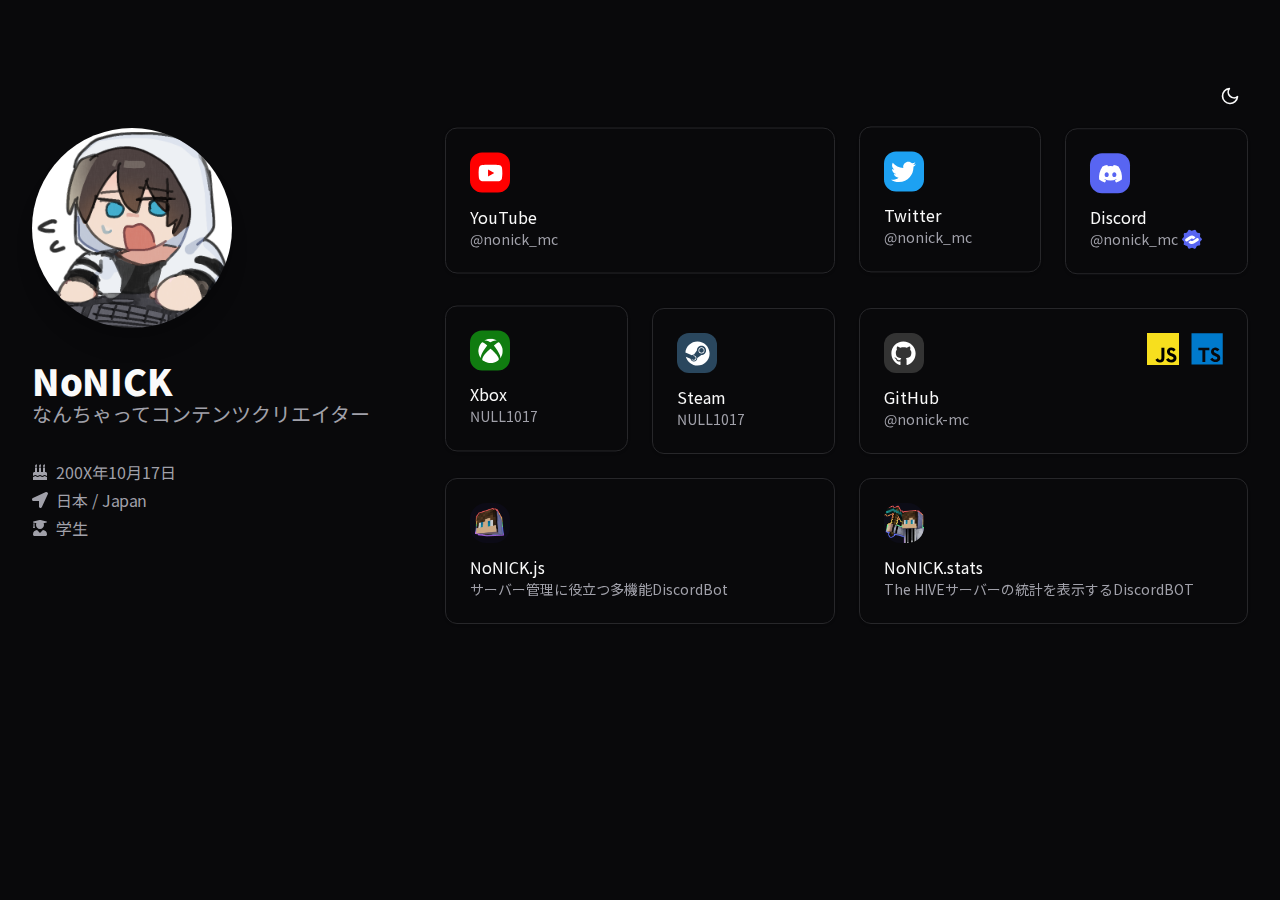
==== commit f9ab53f8: "deploy: 16db66f9c6ed98165b48f57fbd862d17dd73b9dd" ====
--- a/index.html
+++ b/index.html
@@ -1 +1 @@
-<!DOCTYPE html><html lang="ja"><head><meta charSet="utf-8"/><link rel="preconnect" href="/" crossorigin=""/><link rel="stylesheet" href="/_next/static/css/c811e91a41d0c967.css" data-precedence="next"/><link rel="stylesheet" href="/_next/static/css/c97c0cab8fbe5562.css" data-precedence="next"/><title>NoNICK</title><meta name="description" content="なんちゃってコンテンツクリエイター"/><meta name="theme-color" content="#007af8"/><meta name="viewport" content="width=device-width, initial-scale=1"/><meta property="og:title" content="NoNICK"/><meta property="og:description" content="なんちゃってコンテンツクリエイター"/><meta property="og:site_name" content="NoNICK"/><meta property="og:locale" content="ja-JP"/><meta property="og:image:type" content="image/png"/><meta property="og:image:width" content="1920"/><meta property="og:image:height" content="1080"/><meta property="og:image" content="http://localhost:3000/opengraph-image.png?5072247ef3d43dab"/><meta property="og:type" content="website"/><meta name="twitter:card" content="summary_large_image"/><meta name="twitter:site" content="@nonick_mc"/><meta name="twitter:creator" content="@nonick_mc"/><meta name="twitter:title" content="NoNICK"/><meta name="twitter:description" content="なんちゃってコンテンツクリエイター"/><link rel="icon" href="/favicon.ico" type="image/x-icon" sizes="any"/><meta name="next-size-adjust"/><script src="/_next/static/chunks/polyfills-c67a75d1b6f99dc8.js" noModule=""></script></head><body class="__className_338855"><script>!function(){try{var d=document.documentElement,c=d.classList;c.remove('light','dark');var e=localStorage.getItem('theme');if('system'===e||(!e&&false)){var t='(prefers-color-scheme: dark)',m=window.matchMedia(t);if(m.media!==t||m.matches){d.style.colorScheme = 'dark';c.add('dark')}else{d.style.colorScheme = 'light';c.add('light')}}else if(e){c.add(e|| '')}else{c.add('dark')}if(e==='light'||e==='dark'||!e)d.style.colorScheme=e||'dark'}catch(e){}}()</script><main class="container py-6 space-y-6 lg:my-10"><div><div class="h-16 flex items-center justify-end"><button class="inline-flex items-center justify-center rounded-md text-sm font-medium transition-colors focus-visible:outline-none focus-visible:ring-1 focus-visible:ring-ring disabled:pointer-events-none disabled:opacity-50 hover:bg-accent hover:text-accent-foreground h-9 w-9"><svg stroke="currentColor" fill="none" stroke-width="2" viewBox="0 0 24 24" stroke-linecap="round" stroke-linejoin="round" class="rotate-0 scale-100 transition-all dark:-rotate-90 dark:scale-0" height="20" width="20" xmlns="http://www.w3.org/2000/svg"><circle cx="12" cy="12" r="5"></circle><line x1="12" y1="1" x2="12" y2="3"></line><line x1="12" y1="21" x2="12" y2="23"></line><line x1="4.22" y1="4.22" x2="5.64" y2="5.64"></line><line x1="18.36" y1="18.36" x2="19.78" y2="19.78"></line><line x1="1" y1="12" x2="3" y2="12"></line><line x1="21" y1="12" x2="23" y2="12"></line><line x1="4.22" y1="19.78" x2="5.64" y2="18.36"></line><line x1="18.36" y1="5.64" x2="19.78" y2="4.22"></line></svg><svg stroke="currentColor" fill="none" stroke-width="2" viewBox="0 0 24 24" stroke-linecap="round" stroke-linejoin="round" class="absolute rotate-90 scale-0 transition-all dark:rotate-0 dark:scale-100" height="20" width="20" xmlns="http://www.w3.org/2000/svg"><path d="M21 12.79A9 9 0 1 1 11.21 3 7 7 0 0 0 21 12.79z"></path></svg><span class="sr-only">Toggle theme</span></button></div><div class="grid grid-cols-12 grid-rows-3 gap-5 lg:gap-6"><div class="col-span-12 lg:col-span-4 row-span-3 space-y-5 md:space-y-7 lg:space-y-8" style="opacity:0;transform:translateY(10px) translateZ(0)"><img class="w-[150px] lg:w-[200px] pointer-events-none rounded-full shadow-xl" src="/icons/nonick.png" alt="nonick&#x27;s avatar"/><section><h1 class="text-3xl lg:text-4xl font-black">NoNICK</h1><h2 class="text-muted-foreground text-lg lg:text-xl">なんちゃってコンテンツクリエイター</h2></section><div class="grid gap-1"><div class="flex gap-2 items-center text-muted-foreground"><svg stroke="currentColor" fill="currentColor" stroke-width="0" viewBox="0 0 512 512" height="1em" width="1em" xmlns="http://www.w3.org/2000/svg"><path d="M444.52 3.52L28.74 195.42c-47.97 22.39-31.98 92.75 19.19 92.75h175.91v175.91c0 51.17 70.36 67.17 92.75 19.19l191.9-415.78c15.99-38.39-25.59-79.97-63.97-63.97z"></path></svg><p>日本 / Japan</p></div><div class="flex gap-2 items-center text-muted-foreground"><svg stroke="currentColor" fill="currentColor" stroke-width="0" viewBox="0 0 448 512" height="1em" width="1em" xmlns="http://www.w3.org/2000/svg"><path d="M448 384c-28.02 0-31.26-32-74.5-32-43.43 0-46.825 32-74.75 32-27.695 0-31.454-32-74.75-32-42.842 0-47.218 32-74.5 32-28.148 0-31.202-32-74.75-32-43.547 0-46.653 32-74.75 32v-80c0-26.5 21.5-48 48-48h16V112h64v144h64V112h64v144h64V112h64v144h16c26.5 0 48 21.5 48 48v80zm0 128H0v-96c43.356 0 46.767-32 74.75-32 27.951 0 31.253 32 74.75 32 42.843 0 47.217-32 74.5-32 28.148 0 31.201 32 74.75 32 43.357 0 46.767-32 74.75-32 27.488 0 31.252 32 74.5 32v96zM96 96c-17.75 0-32-14.25-32-32 0-31 32-23 32-64 12 0 32 29.5 32 56s-14.25 40-32 40zm128 0c-17.75 0-32-14.25-32-32 0-31 32-23 32-64 12 0 32 29.5 32 56s-14.25 40-32 40zm128 0c-17.75 0-32-14.25-32-32 0-31 32-23 32-64 12 0 32 29.5 32 56s-14.25 40-32 40z"></path></svg><p>20XX年10月17日</p></div></div></div><a class="rounded-xl border bg-card text-card-foreground shadow grid gap-3 col-span-12 md:col-span-6 lg:col-span-4 transition-colors hover:border-youtube p-6" href="https://youtube.com/nonick_mc" target="_blank" rel="noreferrer" style="opacity:0;transform:translateY(10px) translateZ(0)"><div class="w-10 h-10 rounded-xl flex items-center justify-center text-white bg-youtube"><svg stroke="currentColor" fill="currentColor" stroke-width="0" viewBox="0 0 576 512" height="25" width="25" xmlns="http://www.w3.org/2000/svg"><path d="M549.655 124.083c-6.281-23.65-24.787-42.276-48.284-48.597C458.781 64 288 64 288 64S117.22 64 74.629 75.486c-23.497 6.322-42.003 24.947-48.284 48.597-11.412 42.867-11.412 132.305-11.412 132.305s0 89.438 11.412 132.305c6.281 23.65 24.787 41.5 48.284 47.821C117.22 448 288 448 288 448s170.78 0 213.371-11.486c23.497-6.321 42.003-24.171 48.284-47.821 11.412-42.867 11.412-132.305 11.412-132.305s0-89.438-11.412-132.305zm-317.51 213.508V175.185l142.739 81.205-142.739 81.201z"></path></svg></div><div class="grid"><p>YouTube</p><section class="flex gap-1 items-center"><p class="text-muted-foreground text-sm">@nonick_mc</p></section></div></a><a class="rounded-xl border bg-card text-card-foreground shadow grid gap-3 col-span-6 md:col-span-3 lg:col-span-2 transition-colors hover:border-twitter p-6" href="https://twitter.com/nonick_mc" target="_blank" rel="noreferrer" style="opacity:0;transform:translateY(10px) translateZ(0)"><div class="w-10 h-10 rounded-xl flex items-center justify-center text-white bg-twitter"><svg stroke="currentColor" fill="currentColor" stroke-width="0" viewBox="0 0 512 512" height="25" width="25" xmlns="http://www.w3.org/2000/svg"><path d="M459.37 151.716c.325 4.548.325 9.097.325 13.645 0 138.72-105.583 298.558-298.558 298.558-59.452 0-114.68-17.219-161.137-47.106 8.447.974 16.568 1.299 25.34 1.299 49.055 0 94.213-16.568 130.274-44.832-46.132-.975-84.792-31.188-98.112-72.772 6.498.974 12.995 1.624 19.818 1.624 9.421 0 18.843-1.3 27.614-3.573-48.081-9.747-84.143-51.98-84.143-102.985v-1.299c13.969 7.797 30.214 12.67 47.431 13.319-28.264-18.843-46.781-51.005-46.781-87.391 0-19.492 5.197-37.36 14.294-52.954 51.655 63.675 129.3 105.258 216.365 109.807-1.624-7.797-2.599-15.918-2.599-24.04 0-57.828 46.782-104.934 104.934-104.934 30.213 0 57.502 12.67 76.67 33.137 23.715-4.548 46.456-13.32 66.599-25.34-7.798 24.366-24.366 44.833-46.132 57.827 21.117-2.273 41.584-8.122 60.426-16.243-14.292 20.791-32.161 39.308-52.628 54.253z"></path></svg></div><div class="grid"><p>Twitter</p><section class="flex gap-1 items-center"><p class="text-muted-foreground text-sm">@nonick_mc</p></section></div></a><a class="rounded-xl border bg-card text-card-foreground shadow grid gap-3 col-span-6 md:col-span-3 lg:col-span-2 transition-colors hover:border-discord p-6" href="https://discord.gg/nonick-mc" target="_blank" rel="noreferrer" style="opacity:0;transform:translateY(10px) translateZ(0)"><div class="w-10 h-10 rounded-xl flex items-center justify-center text-white bg-discord"><svg stroke="currentColor" fill="currentColor" stroke-width="0" viewBox="0 0 640 512" height="25" width="25" xmlns="http://www.w3.org/2000/svg"><path d="M524.531,69.836a1.5,1.5,0,0,0-.764-.7A485.065,485.065,0,0,0,404.081,32.03a1.816,1.816,0,0,0-1.923.91,337.461,337.461,0,0,0-14.9,30.6,447.848,447.848,0,0,0-134.426,0,309.541,309.541,0,0,0-15.135-30.6,1.89,1.89,0,0,0-1.924-.91A483.689,483.689,0,0,0,116.085,69.137a1.712,1.712,0,0,0-.788.676C39.068,183.651,18.186,294.69,28.43,404.354a2.016,2.016,0,0,0,.765,1.375A487.666,487.666,0,0,0,176.02,479.918a1.9,1.9,0,0,0,2.063-.676A348.2,348.2,0,0,0,208.12,430.4a1.86,1.86,0,0,0-1.019-2.588,321.173,321.173,0,0,1-45.868-21.853,1.885,1.885,0,0,1-.185-3.126c3.082-2.309,6.166-4.711,9.109-7.137a1.819,1.819,0,0,1,1.9-.256c96.229,43.917,200.41,43.917,295.5,0a1.812,1.812,0,0,1,1.924.233c2.944,2.426,6.027,4.851,9.132,7.16a1.884,1.884,0,0,1-.162,3.126,301.407,301.407,0,0,1-45.89,21.83,1.875,1.875,0,0,0-1,2.611,391.055,391.055,0,0,0,30.014,48.815,1.864,1.864,0,0,0,2.063.7A486.048,486.048,0,0,0,610.7,405.729a1.882,1.882,0,0,0,.765-1.352C623.729,277.594,590.933,167.465,524.531,69.836ZM222.491,337.58c-28.972,0-52.844-26.587-52.844-59.239S193.056,219.1,222.491,219.1c29.665,0,53.306,26.82,52.843,59.239C275.334,310.993,251.924,337.58,222.491,337.58Zm195.38,0c-28.971,0-52.843-26.587-52.843-59.239S388.437,219.1,417.871,219.1c29.667,0,53.307,26.82,52.844,59.239C470.715,310.993,447.538,337.58,417.871,337.58Z"></path></svg></div><div class="grid"><p>Discord</p><section class="flex gap-1 items-center"><p class="text-muted-foreground text-sm">@nonick_mc</p><svg aria-hidden="true" role="img" width="20" height="20" viewBox="0 0 16 15.2"><path fill="#5865f2" fill-rule="evenodd" d="m16 7.6c0 .79-1.28 1.38-1.52 2.09s.44 2 0 2.59-1.84.35-2.46.8-.79 1.84-1.54 2.09-1.67-.8-2.47-.8-1.75 1-2.47.8-.92-1.64-1.54-2.09-2-.18-2.46-.8.23-1.84 0-2.59-1.54-1.3-1.54-2.09 1.28-1.38 1.52-2.09-.44-2 0-2.59 1.85-.35 2.48-.8.78-1.84 1.53-2.12 1.67.83 2.47.83 1.75-1 2.47-.8.91 1.64 1.53 2.09 2 .18 2.46.8-.23 1.84 0 2.59 1.54 1.3 1.54 2.09z"></path><path d="M10.5906 6.39993L9.19223 7.29993C8.99246 7.39993 8.89258 7.39993 8.69281 7.29993C8.59293 7.19993 8.39317 7.09993 8.29328 6.99993C7.89375 6.89993 7.5941 6.99993 7.29445 7.19993L6.79504 7.49993L4.29797 9.19993C3.69867 9.49993 2.99949 9.39993 2.69984 8.79993C2.30031 8.29993 2.50008 7.59993 2.99949 7.19993L5.99598 5.19993C6.79504 4.69993 7.79387 4.49993 8.69281 4.69993C9.49188 4.89993 10.0912 5.29993 10.5906 5.89993C10.7904 6.09993 10.6905 6.29993 10.5906 6.39993Z" fill="#fff"></path><path d="M13.4871 7.79985C13.4871 8.19985 13.2874 8.59985 12.9877 8.79985L9.89135 10.7999C9.29206 11.1999 8.69276 11.3999 7.99358 11.3999C7.69393 11.3999 7.49417 11.3999 7.19452 11.2999C6.39545 11.0999 5.79616 10.6999 5.29674 10.0999C5.19686 9.89985 5.29674 9.69985 5.39663 9.59985L6.79499 8.69985C6.89487 8.59985 7.09463 8.59985 7.19452 8.69985C7.39428 8.79985 7.59405 8.89985 7.69393 8.99985C8.09346 8.99985 8.39311 8.99985 8.69276 8.79985L9.39194 8.39985L11.3896 6.99985L11.6892 6.79985C12.1887 6.49985 12.9877 6.59985 13.2874 7.09985C13.4871 7.39985 13.4871 7.59985 13.4871 7.79985Z" fill="#fff"></path></svg></section></div></a><div class="rounded-xl border bg-card text-card-foreground shadow grid gap-3 col-span-6 md:col-span-3 lg:col-span-2 transition-colors hover:border-xbox p-6" style="opacity:0;transform:translateY(10px) translateZ(0)"><div class="w-10 h-10 rounded-xl flex items-center justify-center text-white bg-xbox"><svg stroke="currentColor" fill="currentColor" stroke-width="0" viewBox="0 0 512 512" height="25" width="25" xmlns="http://www.w3.org/2000/svg"><path d="M369.9 318.2c44.3 54.3 64.7 98.8 54.4 118.7-7.9 15.1-56.7 44.6-92.6 55.9-29.6 9.3-68.4 13.3-100.4 10.2-38.2-3.7-76.9-17.4-110.1-39C93.3 445.8 87 438.3 87 423.4c0-29.9 32.9-82.3 89.2-142.1 32-33.9 76.5-73.7 81.4-72.6 9.4 2.1 84.3 75.1 112.3 109.5zM188.6 143.8c-29.7-26.9-58.1-53.9-86.4-63.4-15.2-5.1-16.3-4.8-28.7 8.1-29.2 30.4-53.5 79.7-60.3 122.4-5.4 34.2-6.1 43.8-4.2 60.5 5.6 50.5 17.3 85.4 40.5 120.9 9.5 14.6 12.1 17.3 9.3 9.9-4.2-11-.3-37.5 9.5-64 14.3-39 53.9-112.9 120.3-194.4zm311.6 63.5C483.3 127.3 432.7 77 425.6 77c-7.3 0-24.2 6.5-36 13.9-23.3 14.5-41 31.4-64.3 52.8C367.7 197 427.5 283.1 448.2 346c6.8 20.7 9.7 41.1 7.4 52.3-1.7 8.5-1.7 8.5 1.4 4.6 6.1-7.7 19.9-31.3 25.4-43.5 7.4-16.2 15-40.2 18.6-58.7 4.3-22.5 3.9-70.8-.8-93.4zM141.3 43C189 40.5 251 77.5 255.6 78.4c.7.1 10.4-4.2 21.6-9.7 63.9-31.1 94-25.8 107.4-25.2-63.9-39.3-152.7-50-233.9-11.7-23.4 11.1-24 11.9-9.4 11.2z"></path></svg></div><div class="grid"><p>Xbox</p><section class="flex gap-1 items-center"><p class="text-muted-foreground text-sm">NULL1017</p></section></div></div><a class="rounded-xl border bg-card text-card-foreground shadow grid gap-3 md:col-span-3 col-span-6 lg:col-span-2 transition-colors hover:border-steam p-6" href="https://steamcommunity.com/id/nonick-mc/" target="_blank" rel="noreferrer" style="opacity:0;transform:translateY(10px) translateZ(0)"><div class="w-10 h-10 rounded-xl flex items-center justify-center text-white bg-steam"><svg stroke="currentColor" fill="currentColor" stroke-width="0" viewBox="0 0 496 512" height="25" width="25" xmlns="http://www.w3.org/2000/svg"><path d="M496 256c0 137-111.2 248-248.4 248-113.8 0-209.6-76.3-239-180.4l95.2 39.3c6.4 32.1 34.9 56.4 68.9 56.4 39.2 0 71.9-32.4 70.2-73.5l84.5-60.2c52.1 1.3 95.8-40.9 95.8-93.5 0-51.6-42-93.5-93.7-93.5s-93.7 42-93.7 93.5v1.2L176.6 279c-15.5-.9-30.7 3.4-43.5 12.1L0 236.1C10.2 108.4 117.1 8 247.6 8 384.8 8 496 119 496 256zM155.7 384.3l-30.5-12.6a52.79 52.79 0 0 0 27.2 25.8c26.9 11.2 57.8-1.6 69-28.4 5.4-13 5.5-27.3.1-40.3-5.4-13-15.5-23.2-28.5-28.6-12.9-5.4-26.7-5.2-38.9-.6l31.5 13c19.8 8.2 29.2 30.9 20.9 50.7-8.3 19.9-31 29.2-50.8 21zm173.8-129.9c-34.4 0-62.4-28-62.4-62.3s28-62.3 62.4-62.3 62.4 28 62.4 62.3-27.9 62.3-62.4 62.3zm.1-15.6c25.9 0 46.9-21 46.9-46.8 0-25.9-21-46.8-46.9-46.8s-46.9 21-46.9 46.8c.1 25.8 21.1 46.8 46.9 46.8z"></path></svg></div><div class="grid"><p>Steam</p><section class="flex gap-1 items-center"><p class="text-muted-foreground text-sm">NULL1017</p></section></div></a><a class="rounded-xl border bg-card text-card-foreground shadow flex justify-between col-span-12 md:col-span-6 lg:col-span-4 transition-colors hover:border-black dark:hover:border-gray-500 p-6" href="https://github.com/nonick-mc" target="_blank" rel="noreferrer" style="opacity:0;transform:translateY(10px) translateZ(0)"><div class="grid gap-3"><div class="w-10 h-10 rounded-xl flex items-center justify-center text-white bg-github"><svg stroke="currentColor" fill="currentColor" stroke-width="0" viewBox="0 0 496 512" height="25" width="25" xmlns="http://www.w3.org/2000/svg"><path d="M165.9 397.4c0 2-2.3 3.6-5.2 3.6-3.3.3-5.6-1.3-5.6-3.6 0-2 2.3-3.6 5.2-3.6 3-.3 5.6 1.3 5.6 3.6zm-31.1-4.5c-.7 2 1.3 4.3 4.3 4.9 2.6 1 5.6 0 6.2-2s-1.3-4.3-4.3-5.2c-2.6-.7-5.5.3-6.2 2.3zm44.2-1.7c-2.9.7-4.9 2.6-4.6 4.9.3 2 2.9 3.3 5.9 2.6 2.9-.7 4.9-2.6 4.6-4.6-.3-1.9-3-3.2-5.9-2.9zM244.8 8C106.1 8 0 113.3 0 252c0 110.9 69.8 205.8 169.5 239.2 12.8 2.3 17.3-5.6 17.3-12.1 0-6.2-.3-40.4-.3-61.4 0 0-70 15-84.7-29.8 0 0-11.4-29.1-27.8-36.6 0 0-22.9-15.7 1.6-15.4 0 0 24.9 2 38.6 25.8 21.9 38.6 58.6 27.5 72.9 20.9 2.3-16 8.8-27.1 16-33.7-55.9-6.2-112.3-14.3-112.3-110.5 0-27.5 7.6-41.3 23.6-58.9-2.6-6.5-11.1-33.3 2.6-67.9 20.9-6.5 69 27 69 27 20-5.6 41.5-8.5 62.8-8.5s42.8 2.9 62.8 8.5c0 0 48.1-33.6 69-27 13.7 34.7 5.2 61.4 2.6 67.9 16 17.7 25.8 31.5 25.8 58.9 0 96.5-58.9 104.2-114.8 110.5 9.2 7.9 17 22.9 17 46.4 0 33.7-.3 75.4-.3 83.6 0 6.5 4.6 14.4 17.3 12.1C428.2 457.8 496 362.9 496 252 496 113.3 383.5 8 244.8 8zM97.2 352.9c-1.3 1-1 3.3.7 5.2 1.6 1.6 3.9 2.3 5.2 1 1.3-1 1-3.3-.7-5.2-1.6-1.6-3.9-2.3-5.2-1zm-10.8-8.1c-.7 1.3.3 2.9 2.3 3.9 1.6 1 3.6.7 4.3-.7.7-1.3-.3-2.9-2.3-3.9-2-.6-3.6-.3-4.3.7zm32.4 35.6c-1.6 1.3-1 4.3 1.3 6.2 2.3 2.3 5.2 2.6 6.5 1 1.3-1.3.7-4.3-1.3-6.2-2.2-2.3-5.2-2.6-6.5-1zm-11.4-14.7c-1.6 1-1.6 3.6 0 5.9 1.6 2.3 4.3 3.3 5.6 2.3 1.6-1.3 1.6-3.9 0-6.2-1.4-2.3-4-3.3-5.6-2z"></path></svg></div><div class="grid"><p>GitHub</p><section class="flex gap-1 items-center"><p class="text-muted-foreground text-sm">@nonick-mc</p></section></div></div><div class="grid grid-cols-2 gap-3"><img class="w-8 h-8" src="/programLangs/JavaScript.svg" alt="javascript"/><img class="w-8 h-8" src="/programLangs/TypeScript.svg" alt="typescript"/></div></a><a class="rounded-xl border bg-card text-card-foreground shadow grid gap-3 col-span-12 md:col-span-6 lg:col-span-4 transition-colors hover:border-black dark:hover:border-gray-500 p-6" href="https://nonick-js.com" target="_blank" rel="noreferrer" style="opacity:0;transform:translateY(10px) translateZ(0)"><img class="w-10 h-10 rounded-2xl" src="/icons/nonickjs.png" alt="nonick.js icon"/><div class="grid"><p>NoNICK.js</p><section class="flex gap-1 items-center"><p class="text-muted-foreground text-sm">サーバー管理に役立つ多機能DiscordBot</p></section></div></a><a class="rounded-xl border bg-card text-card-foreground shadow grid gap-3 col-span-12 md:col-span-6 lg:col-span-4 transition-colors hover:border-black dark:hover:border-gray-500 p-6" href="https://github.com/nonick-mc/nonick.stats" target="_blank" rel="noreferrer" style="opacity:0;transform:translateY(10px) translateZ(0)"><img class="w-10 h-10 rounded-2xl" src="/icons/nonickstats.png" alt="nonick.stats icon"/><div class="grid"><p>NoNICK.stats</p><section class="flex gap-1 items-center"><p class="text-muted-foreground text-sm">The HIVEサーバーの統計を表示するDiscordBOT</p></section></div></a></div></div></main><script src="/_next/static/chunks/webpack-65a84c9c7351438d.js" async=""></script><script src="/_next/static/chunks/9fed808d-30be2a055a1186bc.js" async=""></script><script src="/_next/static/chunks/890-d172814b79b3aee5.js" async=""></script><script src="/_next/static/chunks/main-app-1b7d19ef8203827d.js" async=""></script><script>(self.__next_f=self.__next_f||[]).push([0])</script><script>self.__next_f.push([1,"1:HC[\"/\",{\"crossOrigin\":\"anonymous\"}]\n2:HL[\"/_next/static/css/c811e91a41d0c967.css\",{\"as\":\"style\"}]\n3:HL[\"/_next/static/css/c97c0cab8fbe5562.css\",{\"as\":\"style\"}]\n0:\"$L4\"\n"])</script><script>self.__next_f.push([1,"5:I{\"id\":\"7335\",\"chunks\":[\"272:static/chunks/webpack-65a84c9c7351438d.js\",\"159:static/chunks/9fed808d-30be2a055a1186bc.js\",\"890:static/chunks/890-d172814b79b3aee5.js\"],\"name\":\"\",\"async\":false}\n7:I{\"id\":\"5\",\"chunks\":[\"272:static/chunks/webpack-65a84c9c7351438d.js\",\"159:static/chunks/9fed808d-30be2a055a1186bc.js\",\"890:static/chunks/890-d172814b79b3aee5.js\"],\"name\":\"\",\"async\":false}\n8:I{\"id\":\"7263\",\"chunks\":[\"185:static/chunks/app/layout-69d675db5290db9f.js\"],\"name\":\"\",\"async\":false}\na:I{\"id\":\"9311\",\"chunks\":["])</script><script>self.__next_f.push([1,"\"272:static/chunks/webpack-65a84c9c7351438d.js\",\"159:static/chunks/9fed808d-30be2a055a1186bc.js\",\"890:static/chunks/890-d172814b79b3aee5.js\"],\"name\":\"\",\"async\":false}\nb:I{\"id\":\"6467\",\"chunks\":[\"272:static/chunks/webpack-65a84c9c7351438d.js\",\"159:static/chunks/9fed808d-30be2a055a1186bc.js\",\"890:static/chunks/890-d172814b79b3aee5.js\"],\"name\":\"\",\"async\":false}\nc:I{\"id\":\"6889\",\"chunks\":[\"910:static/chunks/910-fea4b0ca4fb21ea0.js\",\"931:static/chunks/app/page-8f406c9a554961bf.js\"],\"name\":\"FadeUpStagger\",\"async\":f"])</script><script>self.__next_f.push([1,"alse}\nd:I{\"id\":\"1118\",\"chunks\":[\"910:static/chunks/910-fea4b0ca4fb21ea0.js\",\"931:static/chunks/app/page-8f406c9a554961bf.js\"],\"name\":\"ThemeToggle\",\"async\":false}\ne:I{\"id\":\"6889\",\"chunks\":[\"910:static/chunks/910-fea4b0ca4fb21ea0.js\",\"931:static/chunks/app/page-8f406c9a554961bf.js\"],\"name\":\"FadeUpDiv\",\"async\":false}\nf:I{\"id\":\"7931\",\"chunks\":[\"910:static/chunks/910-fea4b0ca4fb21ea0.js\",\"931:static/chunks/app/page-8f406c9a554961bf.js\"],\"name\":\"LinkCard\",\"async\":false}\n10:I{\"id\":\"6889\",\"chunks\":[\"910:static/chun"])</script><script>self.__next_f.push([1,"ks/910-fea4b0ca4fb21ea0.js\",\"931:static/chunks/app/page-8f406c9a554961bf.js\"],\"name\":\"FadeUpCard\",\"async\":false}\n"])</script><script>self.__next_f.push([1,"4:[[[\"$\",\"link\",\"0\",{\"rel\":\"stylesheet\",\"href\":\"/_next/static/css/c811e91a41d0c967.css\",\"precedence\":\"next\"}],[\"$\",\"link\",\"1\",{\"rel\":\"stylesheet\",\"href\":\"/_next/static/css/c97c0cab8fbe5562.css\",\"precedence\":\"next\"}]],[\"$\",\"$L5\",null,{\"assetPrefix\":\"\",\"initialCanonicalUrl\":\"/\",\"initialTree\":[\"\",{\"children\":[\"__PAGE__\",{}]},\"$undefined\",\"$undefined\",true],\"initialHead\":[\"$L6\",[\"$\",\"meta\",null,{\"name\":\"next-size-adjust\"}]],\"globalErrorComponent\":\"$7\",\"notFound\":[\"$\",\"html\",null,{\"lang\":\"ja\",\"children\":[\"$\",\"body\",null,{\"className\":\"__className_338855\",\"children\":[\"$\",\"$L8\",null,{\"children\":[\"$L9\",\"$undefined\",[[\"$\",\"title\",null,{\"children\":\"404: This page could not be found.\"}],[\"$\",\"div\",null,{\"style\":{\"fontFamily\":\"system-ui,\\\"Segoe UI\\\",Roboto,Helvetica,Arial,sans-serif,\\\"Apple Color Emoji\\\",\\\"Segoe UI Emoji\\\"\",\"height\":\"100vh\",\"textAlign\":\"center\",\"display\":\"flex\",\"flexDirection\":\"column\",\"alignItems\":\"center\",\"justifyContent\":\"center\"},\"children\":[\"$\",\"div\",null,{\"children\":[[\"$\",\"style\",null,{\"dangerouslySetInnerHTML\":{\"__html\":\"body{color:#000;background:#fff;margin:0}.next-error-h1{border-right:1px solid rgba(0,0,0,.3)}@media (prefers-color-scheme:dark){body{color:#fff;background:#000}.next-error-h1{border-right:1px solid rgba(255,255,255,.3)}}\"}}],[\"$\",\"h1\",null,{\"className\":\"next-error-h1\",\"style\":{\"display\":\"inline-block\",\"margin\":\"0 20px 0 0\",\"padding\":\"0 23px 0 0\",\"fontSize\":24,\"fontWeight\":500,\"verticalAlign\":\"top\",\"lineHeight\":\"49px\"},\"children\":\"404\"}],[\"$\",\"div\",null,{\"style\":{\"display\":\"inline-block\"},\"children\":[\"$\",\"h2\",null,{\"style\":{\"fontSize\":14,\"fontWeight\":400,\"lineHeight\":\"49px\",\"margin\":0},\"children\":\"This page could not be found.\"}]}]]}]}]]]}]}]}],\"asNotFound\":false,\"children\":[[\"$\",\"html\",null,{\"lang\":\"ja\",\"children\":[\"$\",\"body\",null,{\"className\":\"__className_338855\",\"children\":[\"$\",\"$L8\",null,{\"children\":[\"$\",\"$La\",null,{\"parallelRouterKey\":\"children\",\"segmentPath\":[\"children\"],\"error\":\"$undefined\",\"errorStyles\":\"$undefined\",\"loading\":\"$undefined\",\"loadingStyles\":\"$undefined\",\"hasLoading\":false,\"template\":[\"$\",\"$Lb\",null,{}],\"templateStyles\":\"$undefined\",\"notFound\":\"$undefined\",\"notFoundStyles\":\"$undefined\",\"childProp\":{\"current\":[[\"$\",\"main\",null,{\"className\":\"container py-6 space-y-6 lg:my-10\",\"children\":[\"$\",\"$Lc\",null,{\"children\":[[\"$\",\"div\",null,{\"className\":\"h-16 flex items-center justify-end\",\"children\":[\"$\",\"$Ld\",null,{}]}],[\"$\",\"div\",null,{\"className\":\"grid grid-cols-12 grid-rows-3 gap-5 lg:gap-6\",\"children\":[[\"$\",\"$Le\",null,{\"className\":\"col-span-12 lg:col-span-4 row-span-3 space-y-5 md:space-y-7 lg:space-y-8\",\"children\":[[\"$\",\"img\",null,{\"className\":\"w-[150px] lg:w-[200px] pointer-events-none rounded-full shadow-xl\",\"src\":\"/icons/nonick.png\",\"alt\":\"nonick's avatar\"}],[\"$\",\"section\",null,{\"children\":[[\"$\",\"h1\",null,{\"className\":\"text-3xl lg:text-4xl font-black\",\"children\":\"NoNICK\"}],[\"$\",\"h2\",null,{\"className\":\"text-muted-foreground text-lg lg:text-xl\",\"children\":\"なんちゃってコンテンツクリエイター\"}]]}],[\"$\",\"div\",null,{\"className\":\"grid gap-1\",\"children\":[[\"$\",\"div\",null,{\"className\":\"flex gap-2 items-center text-muted-foreground\",\"children\":[[\"$\",\"svg\",null,{\"stroke\":\"currentColor\",\"fill\":\"currentColor\",\"strokeWidth\":\"0\",\"viewBox\":\"0 0 512 512\",\"children\":[\"$undefined\",[[\"$\",\"path\",\"0\",{\"d\":\"M444.52 3.52L28.74 195.42c-47.97 22.39-31.98 92.75 19.19 92.75h175.91v175.91c0 51.17 70.36 67.17 92.75 19.19l191.9-415.78c15.99-38.39-25.59-79.97-63.97-63.97z\",\"children\":\"$undefined\"}]]],\"className\":\"$undefined\",\"style\":{\"color\":\"$undefined\"},\"height\":\"1em\",\"width\":\"1em\",\"xmlns\":\"http://www.w3.org/2000/svg\"}],[\"$\",\"p\",null,{\"children\":\"日本 / Japan\"}]]}],[\"$\",\"div\",null,{\"className\":\"flex gap-2 items-center text-muted-foreground\",\"children\":[[\"$\",\"svg\",null,{\"stroke\":\"currentColor\",\"fill\":\"currentColor\",\"strokeWidth\":\"0\",\"viewBox\":\"0 0 448 512\",\"children\":[\"$undefined\",[[\"$\",\"path\",\"0\",{\"d\":\"M448 384c-28.02 0-31.26-32-74.5-32-43.43 0-46.825 32-74.75 32-27.695 0-31.454-32-74.75-32-42.842 0-47.218 32-74.5 32-28.148 0-31.202-32-74.75-32-43.547 0-46.653 32-74.75 32v-80c0-26.5 21.5-48 48-48h16V112h64v144h64V112h64v144h64V112h64v144h16c26.5 0 48 21.5 48 48v80zm0 128H0v-96c43.356 0 46.767-32 74.75-32 27.951 0 31.253 32 74.75 32 42.843 0 47.217-32 74.5-32 28.148 0 31.201 32 74.75 32 43.357 0 46.767-32 74.75-32 27.488 0 31.252 32 74.5 32v96zM96 96c-17.75 0-32-14.25-32-32 0-31 32-23 32-64 12 0 32 29.5 32 56s-14.25 40-32 40zm128 0c-17.75 0-32-14.25-32-32 0-31 32-23 32-64 12 0 32 29.5 32 56s-14.25 40-32 40zm128 0c-17.75 0-32-14.25-32-32 0-31 32-23 32-64 12 0 32 29.5 32 56s-14.25 40-32 40z\",\"children\":\"$undefined\"}]]],\"className\":\"$undefined\",\"style\":{\"color\":\"$undefined\"},\"height\":\"1em\",\"width\":\"1em\",\"xmlns\":\"http://www.w3.org/2000/svg\"}],[\"$\",\"p\",null,{\"children\":\"20XX年10月17日\"}]]}]]}]]}],[\"$\",\"$Lf\",null,{\"className\":\"grid gap-3 col-span-12 md:col-span-6 lg:col-span-4 transition-colors hover:border-youtube p-6\",\"href\":\"https://youtube.com/nonick_mc\",\"children\":[[\"$\",\"div\",null,{\"className\":\"w-10 h-10 rounded-xl flex items-center justify-center text-white bg-youtube\",\"children\":[\"$\",\"svg\",null,{\"stroke\":\"currentColor\",\"fill\":\"currentColor\",\"strokeWidth\":\"0\",\"viewBox\":\"0 0 576 512\",\"children\":[\"$undefined\",[[\"$\",\"path\",\"0\",{\"d\":\"M549.655 124.083c-6.281-23.65-24.787-42.276-48.284-48.597C458.781 64 288 64 288 64S117.22 64 74.629 75.486c-23.497 6.322-42.003 24.947-48.284 48.597-11.412 42.867-11.412 132.305-11.412 132.305s0 89.438 11.412 132.305c6.281 23.65 24.787 41.5 48.284 47.821C117.22 448 288 448 288 448s170.78 0 213.371-11.486c23.497-6.321 42.003-24.171 48.284-47.821 11.412-42.867 11.412-132.305 11.412-132.305s0-89.438-11.412-132.305zm-317.51 213.508V175.185l142.739 81.205-142.739 81.201z\",\"children\":\"$undefined\"}]]],\"className\":\"$undefined\",\"style\":{\"color\":\"$undefined\"},\"height\":25,\"width\":25,\"xmlns\":\"http://www.w3.org/2000/svg\"}]}],[\"$\",\"div\",null,{\"className\":\"grid\",\"children\":[[\"$\",\"p\",null,{\"children\":\"YouTube\"}],[\"$\",\"section\",null,{\"className\":\"flex gap-1 items-center\",\"children\":[[\"$\",\"p\",null,{\"className\":\"text-muted-foreground text-sm\",\"children\":\"@nonick_mc\"}],\"$undefined\"]}]]}]]}],[\"$\",\"$Lf\",null,{\"className\":\"grid gap-3 col-span-6 md:col-span-3 lg:col-span-2 transition-colors hover:border-twitter p-6\",\"href\":\"https://twitter.com/nonick_mc\",\"children\":[[\"$\",\"div\",null,{\"className\":\"w-10 h-10 rounded-xl flex items-center justify-center text-white bg-twitter\",\"children\":[\"$\",\"svg\",null,{\"stroke\":\"currentColor\",\"fill\":\"currentColor\",\"strokeWidth\":\"0\",\"viewBox\":\"0 0 512 512\",\"children\":[\"$undefined\",[[\"$\",\"path\",\"0\",{\"d\":\"M459.37 151.716c.325 4.548.325 9.097.325 13.645 0 138.72-105.583 298.558-298.558 298.558-59.452 0-114.68-17.219-161.137-47.106 8.447.974 16.568 1.299 25.34 1.299 49.055 0 94.213-16.568 130.274-44.832-46.132-.975-84.792-31.188-98.112-72.772 6.498.974 12.995 1.624 19.818 1.624 9.421 0 18.843-1.3 27.614-3.573-48.081-9.747-84.143-51.98-84.143-102.985v-1.299c13.969 7.797 30.214 12.67 47.431 13.319-28.264-18.843-46.781-51.005-46.781-87.391 0-19.492 5.197-37.36 14.294-52.954 51.655 63.675 129.3 105.258 216.365 109.807-1.624-7.797-2.599-15.918-2.599-24.04 0-57.828 46.782-104.934 104.934-104.934 30.213 0 57.502 12.67 76.67 33.137 23.715-4.548 46.456-13.32 66.599-25.34-7.798 24.366-24.366 44.833-46.132 57.827 21.117-2.273 41.584-8.122 60.426-16.243-14.292 20.791-32.161 39.308-52.628 54.253z\",\"children\":\"$undefined\"}]]],\"className\":\"$undefined\",\"style\":{\"color\":\"$undefined\"},\"height\":25,\"width\":25,\"xmlns\":\"http://www.w3.org/2000/svg\"}]}],[\"$\",\"div\",null,{\"className\":\"grid\",\"children\":[[\"$\",\"p\",null,{\"children\":\"Twitter\"}],[\"$\",\"section\",null,{\"className\":\"flex gap-1 items-center\",\"children\":[[\"$\",\"p\",null,{\"className\":\"text-muted-foreground text-sm\",\"children\":\"@nonick_mc\"}],\"$undefined\"]}]]}]]}],[\"$\",\"$Lf\",null,{\"className\":\"grid gap-3 col-span-6 md:col-span-3 lg:col-span-2 transition-colors hover:border-discord p-6\",\"href\":\"https://discord.gg/nonick-mc\",\"children\":[[\"$\",\"div\",null,{\"className\":\"w-10 h-10 rounded-xl flex items-center justify-center text-white bg-discord\",\"children\":[\"$\",\"svg\",null,{\"stroke\":\"currentColor\",\"fill\":\"currentColor\",\"strokeWidth\":\"0\",\"viewBox\":\"0 0 640 512\",\"children\":[\"$undefined\",[[\"$\",\"path\",\"0\",{\"d\":\"M524.531,69.836a1.5,1.5,0,0,0-.764-.7A485.065,485.065,0,0,0,404.081,32.03a1.816,1.816,0,0,0-1.923.91,337.461,337.461,0,0,0-14.9,30.6,447.848,447.848,0,0,0-134.426,0,309.541,309.541,0,0,0-15.135-30.6,1.89,1.89,0,0,0-1.924-.91A483.689,483.689,0,0,0,116.085,69.137a1.712,1.712,0,0,0-.788.676C39.068,183.651,18.186,294.69,28.43,404.354a2.016,2.016,0,0,0,.765,1.375A487.666,487.666,0,0,0,176.02,479.918a1.9,1.9,0,0,0,2.063-.676A348.2,348.2,0,0,0,208.12,430.4a1.86,1.86,0,0,0-1.019-2.588,321.173,321.173,0,0,1-45.868-21.853,1.885,1.885,0,0,1-.185-3.126c3.082-2.309,6.166-4.711,9.109-7.137a1.819,1.819,0,0,1,1.9-.256c96.229,43.917,200.41,43.917,295.5,0a1.812,1.812,0,0,1,1.924.233c2.944,2.426,6.027,4.851,9.132,7.16a1.884,1.884,0,0,1-.162,3.126,301.407,301.407,0,0,1-45.89,21.83,1.875,1.875,0,0,0-1,2.611,391.055,391.055,0,0,0,30.014,48.815,1.864,1.864,0,0,0,2.063.7A486.048,486.048,0,0,0,610.7,405.729a1.882,1.882,0,0,0,.765-1.352C623.729,277.594,590.933,167.465,524.531,69.836ZM222.491,337.58c-28.972,0-52.844-26.587-52.844-59.239S193.056,219.1,222.491,219.1c29.665,0,53.306,26.82,52.843,59.239C275.334,310.993,251.924,337.58,222.491,337.58Zm195.38,0c-28.971,0-52.843-26.587-52.843-59.239S388.437,219.1,417.871,219.1c29.667,0,53.307,26.82,52.844,59.239C470.715,310.993,447.538,337.58,417.871,337.58Z\",\"children\":\"$undefined\"}]]],\"className\":\"$undefined\",\"style\":{\"color\":\"$undefined\"},\"height\":25,\"width\":25,\"xmlns\":\"http://www.w3.org/2000/svg\"}]}],[\"$\",\"div\",null,{\"className\":\"grid\",\"children\":[[\"$\",\"p\",null,{\"children\":\"Discord\"}],[\"$\",\"section\",null,{\"className\":\"flex gap-1 items-center\",\"children\":[[\"$\",\"p\",null,{\"className\":\"text-muted-foreground text-sm\",\"children\":\"@nonick_mc\"}],[\"$\",\"svg\",null,{\"aria-hidden\":\"true\",\"role\":\"img\",\"width\":\"20\",\"height\":\"20\",\"viewBox\":\"0 0 16 15.2\",\"children\":[[\"$\",\"path\",null,{\"fill\":\"#5865f2\",\"fill-rule\":\"evenodd\",\"d\":\"m16 7.6c0 .79-1.28 1.38-1.52 2.09s.44 2 0 2.59-1.84.35-2.46.8-.79 1.84-1.54 2.09-1.67-.8-2.47-.8-1.75 1-2.47.8-.92-1.64-1.54-2.09-2-.18-2.46-.8.23-1.84 0-2.59-1.54-1.3-1.54-2.09 1.28-1.38 1.52-2.09-.44-2 0-2.59 1.85-.35 2.48-.8.78-1.84 1.53-2.12 1.67.83 2.47.83 1.75-1 2.47-.8.91 1.64 1.53 2.09 2 .18 2.46.8-.23 1.84 0 2.59 1.54 1.3 1.54 2.09z\"}],[\"$\",\"path\",null,{\"d\":\"M10.5906 6.39993L9.19223 7.29993C8.99246 7.39993 8.89258 7.39993 8.69281 7.29993C8.59293 7.19993 8.39317 7.09993 8.29328 6.99993C7.89375 6.89993 7.5941 6.99993 7.29445 7.19993L6.79504 7.49993L4.29797 9.19993C3.69867 9.49993 2.99949 9.39993 2.69984 8.79993C2.30031 8.29993 2.50008 7.59993 2.99949 7.19993L5.99598 5.19993C6.79504 4.69993 7.79387 4.49993 8.69281 4.69993C9.49188 4.89993 10.0912 5.29993 10.5906 5.89993C10.7904 6.09993 10.6905 6.29993 10.5906 6.39993Z\",\"fill\":\"#fff\"}],[\"$\",\"path\",null,{\"d\":\"M13.4871 7.79985C13.4871 8.19985 13.2874 8.59985 12.9877 8.79985L9.89135 10.7999C9.29206 11.1999 8.69276 11.3999 7.99358 11.3999C7.69393 11.3999 7.49417 11.3999 7.19452 11.2999C6.39545 11.0999 5.79616 10.6999 5.29674 10.0999C5.19686 9.89985 5.29674 9.69985 5.39663 9.59985L6.79499 8.69985C6.89487 8.59985 7.09463 8.59985 7.19452 8.69985C7.39428 8.79985 7.59405 8.89985 7.69393 8.99985C8.09346 8.99985 8.39311 8.99985 8.69276 8.79985L9.39194 8.39985L11.3896 6.99985L11.6892 6.79985C12.1887 6.49985 12.9877 6.59985 13.2874 7.09985C13.4871 7.39985 13.4871 7.59985 13.4871 7.79985Z\",\"fill\":\"#fff\"}]]}]]}]]}]]}],[\"$\",\"$L10\",null,{\"className\":\"grid gap-3 col-span-6 md:col-span-3 lg:col-span-2 transition-colors hover:border-xbox p-6\",\"children\":[[\"$\",\"div\",null,{\"className\":\"w-10 h-10 rounded-xl flex items-center justify-center text-white bg-xbox\",\"children\":[\"$\",\"svg\",null,{\"stroke\":\"currentColor\",\"fill\":\"currentColor\",\"strokeWidth\":\"0\",\"viewBox\":\"0 0 512 512\",\"children\":[\"$undefined\",[[\"$\",\"path\",\"0\",{\"d\":\"M369.9 318.2c44.3 54.3 64.7 98.8 54.4 118.7-7.9 15.1-56.7 44.6-92.6 55.9-29.6 9.3-68.4 13.3-100.4 10.2-38.2-3.7-76.9-17.4-110.1-39C93.3 445.8 87 438.3 87 423.4c0-29.9 32.9-82.3 89.2-142.1 32-33.9 76.5-73.7 81.4-72.6 9.4 2.1 84.3 75.1 112.3 109.5zM188.6 143.8c-29.7-26.9-58.1-53.9-86.4-63.4-15.2-5.1-16.3-4.8-28.7 8.1-29.2 30.4-53.5 79.7-60.3 122.4-5.4 34.2-6.1 43.8-4.2 60.5 5.6 50.5 17.3 85.4 40.5 120.9 9.5 14.6 12.1 17.3 9.3 9.9-4.2-11-.3-37.5 9.5-64 14.3-39 53.9-112.9 120.3-194.4zm311.6 63.5C483.3 127.3 432.7 77 425.6 77c-7.3 0-24.2 6.5-36 13.9-23.3 14.5-41 31.4-64.3 52.8C367.7 197 427.5 283.1 448.2 346c6.8 20.7 9.7 41.1 7.4 52.3-1.7 8.5-1.7 8.5 1.4 4.6 6.1-7.7 19.9-31.3 25.4-43.5 7.4-16.2 15-40.2 18.6-58.7 4.3-22.5 3.9-70.8-.8-93.4zM141.3 43C189 40.5 251 77.5 255.6 78.4c.7.1 10.4-4.2 21.6-9.7 63.9-31.1 94-25.8 107.4-25.2-63.9-39.3-152.7-50-233.9-11.7-23.4 11.1-24 11.9-9.4 11.2z\",\"children\":\"$undefined\"}]]],\"className\":\"$undefined\",\"style\":{\"color\":\"$undefined\"},\"height\":25,\"width\":25,\"xmlns\":\"http://www.w3.org/2000/svg\"}]}],[\"$\",\"div\",null,{\"className\":\"grid\",\"children\":[[\"$\",\"p\",null,{\"children\":\"Xbox\"}],[\"$\",\"section\",null,{\"className\":\"flex gap-1 items-center\",\"children\":[[\"$\",\"p\",null,{\"className\":\"text-muted-foreground text-sm\",\"children\":\"NULL1017\"}],\"$undefined\"]}]]}]]}],[\"$\",\"$Lf\",null,{\"className\":\"grid gap-3 md:col-span-3 col-span-6 lg:col-span-2 transition-colors hover:border-steam p-6\",\"href\":\"https://steamcommunity.com/id/nonick-mc/\",\"children\":[[\"$\",\"div\",null,{\"className\":\"w-10 h-10 rounded-xl flex items-center justify-center text-white bg-steam\",\"children\":[\"$\",\"svg\",null,{\"stroke\":\"currentColor\",\"fill\":\"currentColor\",\"strokeWidth\":\"0\",\"viewBox\":\"0 0 496 512\",\"children\":[\"$undefined\",[[\"$\",\"path\",\"0\",{\"d\":\"M496 256c0 137-111.2 248-248.4 248-113.8 0-209.6-76.3-239-180.4l95.2 39.3c6.4 32.1 34.9 56.4 68.9 56.4 39.2 0 71.9-32.4 70.2-73.5l84.5-60.2c52.1 1.3 95.8-40.9 95.8-93.5 0-51.6-42-93.5-93.7-93.5s-93.7 42-93.7 93.5v1.2L176.6 279c-15.5-.9-30.7 3.4-43.5 12.1L0 236.1C10.2 108.4 117.1 8 247.6 8 384.8 8 496 119 496 256zM155.7 384.3l-30.5-12.6a52.79 52.79 0 0 0 27.2 25.8c26.9 11.2 57.8-1.6 69-28.4 5.4-13 5.5-27.3.1-40.3-5.4-13-15.5-23.2-28.5-28.6-12.9-5.4-26.7-5.2-38.9-.6l31.5 13c19.8 8.2 29.2 30.9 20.9 50.7-8.3 19.9-31 29.2-50.8 21zm173.8-129.9c-34.4 0-62.4-28-62.4-62.3s28-62.3 62.4-62.3 62.4 28 62.4 62.3-27.9 62.3-62.4 62.3zm.1-15.6c25.9 0 46.9-21 46.9-46.8 0-25.9-21-46.8-46.9-46.8s-46.9 21-46.9 46.8c.1 25.8 21.1 46.8 46.9 46.8z\",\"children\":\"$undefined\"}]]],\"className\":\"$undefined\",\"style\":{\"color\":\"$undefined\"},\"height\":25,\"width\":25,\"xmlns\":\"http://www.w3.org/2000/svg\"}]}],[\"$\",\"div\",null,{\"className\":\"grid\",\"children\":[[\"$\",\"p\",null,{\"children\":\"Steam\"}],[\"$\",\"section\",null,{\"className\":\"flex gap-1 items-center\",\"children\":[[\"$\",\"p\",null,{\"className\":\"text-muted-foreground text-sm\",\"children\":\"NULL1017\"}],\"$undefined\"]}]]}]]}],[\"$\",\"$Lf\",null,{\"className\":\"flex justify-between col-span-12 md:col-span-6 lg:col-span-4 transition-colors hover:border-black dark:hover:border-gray-500 p-6\",\"href\":\"https://github.com/nonick-mc\",\"children\":[[\"$\",\"div\",null,{\"className\":\"grid gap-3\",\"children\":[[\"$\",\"div\",null,{\"className\":\"w-10 h-10 rounded-xl flex items-center justify-center text-white bg-github\",\"children\":[\"$\",\"svg\",null,{\"stroke\":\"currentColor\",\"fill\":\"currentColor\",\"strokeWidth\":\"0\",\"viewBox\":\"0 0 496 512\",\"children\":[\"$undefined\",[[\"$\",\"path\",\"0\",{\"d\":\"M165.9 397.4c0 2-2.3 3.6-5.2 3.6-3.3.3-5.6-1.3-5.6-3.6 0-2 2.3-3.6 5.2-3.6 3-.3 5.6 1.3 5.6 3.6zm-31.1-4.5c-.7 2 1.3 4.3 4.3 4.9 2.6 1 5.6 0 6.2-2s-1.3-4.3-4.3-5.2c-2.6-.7-5.5.3-6.2 2.3zm44.2-1.7c-2.9.7-4.9 2.6-4.6 4.9.3 2 2.9 3.3 5.9 2.6 2.9-.7 4.9-2.6 4.6-4.6-.3-1.9-3-3.2-5.9-2.9zM244.8 8C106.1 8 0 113.3 0 252c0 110.9 69.8 205.8 169.5 239.2 12.8 2.3 17.3-5.6 17.3-12.1 0-6.2-.3-40.4-.3-61.4 0 0-70 15-84.7-29.8 0 0-11.4-29.1-27.8-36.6 0 0-22.9-15.7 1.6-15.4 0 0 24.9 2 38.6 25.8 21.9 38.6 58.6 27.5 72.9 20.9 2.3-16 8.8-27.1 16-33.7-55.9-6.2-112.3-14.3-112.3-110.5 0-27.5 7.6-41.3 23.6-58.9-2.6-6.5-11.1-33.3 2.6-67.9 20.9-6.5 69 27 69 27 20-5.6 41.5-8.5 62.8-8.5s42.8 2.9 62.8 8.5c0 0 48.1-33.6 69-27 13.7 34.7 5.2 61.4 2.6 67.9 16 17.7 25.8 31.5 25.8 58.9 0 96.5-58.9 104.2-114.8 110.5 9.2 7.9 17 22.9 17 46.4 0 33.7-.3 75.4-.3 83.6 0 6.5 4.6 14.4 17.3 12.1C428.2 457.8 496 362.9 496 252 496 113.3 383.5 8 244.8 8zM97.2 352.9c-1.3 1-1 3.3.7 5.2 1.6 1.6 3.9 2.3 5.2 1 1.3-1 1-3.3-.7-5.2-1.6-1.6-3.9-2.3-5.2-1zm-10.8-8.1c-.7 1.3.3 2.9 2.3 3.9 1.6 1 3.6.7 4.3-.7.7-1.3-.3-2.9-2.3-3.9-2-.6-3.6-.3-4.3.7zm32.4 35.6c-1.6 1.3-1 4.3 1.3 6.2 2.3 2.3 5.2 2.6 6.5 1 1.3-1.3.7-4.3-1.3-6.2-2.2-2.3-5.2-2.6-6.5-1zm-11.4-14.7c-1.6 1-1.6 3.6 0 5.9 1.6 2.3 4.3 3.3 5.6 2.3 1.6-1.3 1.6-3.9 0-6.2-1.4-2.3-4-3.3-5.6-2z\",\"children\":\"$undefined\"}]]],\"className\":\"$undefined\",\"style\":{\"color\":\"$undefined\"},\"height\":25,\"width\":25,\"xmlns\":\"http://www.w3.org/2000/svg\"}]}],[\"$\",\"div\",null,{\"className\":\"grid\",\"children\":[[\"$\",\"p\",null,{\"children\":\"GitHub\"}],[\"$\",\"section\",null,{\"className\":\"flex gap-1 items-center\",\"children\":[[\"$\",\"p\",null,{\"className\":\"text-muted-foreground text-sm\",\"children\":\"@nonick-mc\"}],\"$undefined\"]}]]}]]}],[\"$\",\"div\",null,{\"className\":\"grid grid-cols-2 gap-3\",\"children\":[[\"$\",\"img\",null,{\"className\":\"w-8 h-8\",\"src\":\"/programLangs/JavaScript.svg\",\"alt\":\"javascript\"}],[\"$\",\"img\",null,{\"className\":\"w-8 h-8\",\"src\":\"/programLangs/TypeScript.svg\",\"alt\":\"typescript\"}]]}]]}],[\"$\",\"$Lf\",null,{\"className\":\"grid gap-3 col-span-12 md:col-span-6 lg:col-span-4 transition-colors hover:border-black dark:hover:border-gray-500 p-6\",\"href\":\"https://nonick-js.com\",\"children\":[[\"$\",\"img\",null,{\"className\":\"w-10 h-10 rounded-2xl\",\"src\":\"/icons/nonickjs.png\",\"alt\":\"nonick.js icon\"}],[\"$\",\"div\",null,{\"className\":\"grid\",\"children\":[[\"$\",\"p\",null,{\"children\":\"NoNICK.js\"}],[\"$\",\"section\",null,{\"className\":\"flex gap-1 items-center\",\"children\":[[\"$\",\"p\",null,{\"className\":\"text-muted-foreground text-sm\",\"children\":\"サーバー管理に役立つ多機能DiscordBot\"}],\"$undefined\"]}]]}]]}],[\"$\",\"$Lf\",null,{\"className\":\"grid gap-3 col-span-12 md:col-span-6 lg:col-span-4 transition-colors hover:border-black dark:hover:border-gray-500 p-6\",\"href\":\"https://github.com/nonick-mc/nonick.stats\",\"children\":[[\"$\",\"img\",null,{\"className\":\"w-10 h-10 rounded-2xl\",\"src\":\"/icons/nonickstats.png\",\"alt\":\"nonick.stats icon\"}],[\"$\",\"div\",null,{\"className\":\"grid\",\"children\":[[\"$\",\"p\",null,{\"children\":\"NoNICK.stats\"}],[\"$\",\"section\",null,{\"className\":\"flex gap-1 items-center\",\"children\":[[\"$\",\"p\",null,{\"className\":\"text-muted-foreground text-sm\",\"children\":\"The HIVEサーバーの統計を表示するDiscordBOT\"}],\"$undefined\"]}]]}]]}]]}]]}]}],null],\"segment\":\"__PAGE__\"},\"styles\":[]}]}]}]}],null]}]]\n"])</script><script>self.__next_f.push([1,"9:[[[\"$\",\"meta\",null,{\"charSet\":\"utf-8\"}],null,null,null,null,null,null,null,null,null,null,[\"$\",\"meta\",null,{\"name\":\"viewport\",\"content\":\"width=device-width, initial-scale=1\"}],null,null,null,null,null,null,null,null,null,null,[]],[null,null,null,null],null,null,[null,null,null,null,null],null,null,null,null,null]\n"])</script><script>self.__next_f.push([1,"6:[[[\"$\",\"meta\",null,{\"charSet\":\"utf-8\"}],[\"$\",\"title\",null,{\"children\":\"NoNICK\"}],[\"$\",\"meta\",null,{\"name\":\"description\",\"content\":\"なんちゃってコンテンツクリエイター\"}],null,null,null,null,null,null,[[\"$\",\"meta\",null,{\"name\":\"theme-color\",\"content\":\"#007af8\"}]],null,[\"$\",\"meta\",null,{\"name\":\"viewport\",\"content\":\"width=device-width, initial-scale=1\"}],null,null,null,null,null,null,null,null,null,null,[]],[null,null,null,null],null,null,[null,null,null,null,null],null,[null,[\"$\",\"meta\",null,{\"property\":\"og:title\",\"content\":\"NoNICK\"}],[\"$\",\"meta\",null,{\"property\":\"og:description\",\"content\":\"なんちゃってコンテンツクリエイター\"}],null,[\"$\",\"meta\",null,{\"property\":\"og:site_name\",\"content\":\"NoNICK\"}],[\"$\",\"meta\",null,{\"property\":\"og:locale\",\"content\":\"ja-JP\"}],null,null,[[[\"$\",\"meta\",null,{\"property\":\"og:image:type\",\"content\":\"image/png\"}],[\"$\",\"meta\",null,{\"property\":\"og:image:width\",\"content\":\"1920\"}],[\"$\",\"meta\",null,{\"property\":\"og:image:height\",\"content\":\"1080\"}],[\"$\",\"meta\",null,{\"property\":\"og:image\",\"content\":\"http://localhost:3000/opengraph-image.png?5072247ef3d43dab\"}]]],null,null,null,null,null,null,[\"$\",\"meta\",null,{\"property\":\"og:type\",\"content\":\"website\"}]],[[\"$\",\"meta\",null,{\"name\":\"twitter:card\",\"content\":\"summary_large_image\"}],[\"$\",\"meta\",null,{\"name\":\"twitter:site\",\"content\":\"@nonick_mc\"}],null,[\"$\",\"meta\",null,{\"name\":\"twitter:creator\",\"content\":\"@nonick_mc\"}],null,[\"$\",\"meta\",null,{\"name\":\"twitter:title\",\"content\":\"NoNICK\"}],[\"$\",\"meta\",null,{\"name\":\"twitter:description\",\"content\":\"なんちゃってコンテンツクリエイター\"}],null,null,null],null,[null,[[\"$\",\"link\",null,{\"rel\":\"icon\",\"href\":\"/favicon.ico\",\"type\":\"image/x-icon\",\"sizes\":\"any\"}]],[],null]]\n"])</script></body></html>+<!DOCTYPE html><html lang="ja"><head><meta charSet="utf-8"/><link rel="preconnect" href="/" crossorigin=""/><link rel="stylesheet" href="/_next/static/css/c811e91a41d0c967.css" data-precedence="next"/><link rel="stylesheet" href="/_next/static/css/c97c0cab8fbe5562.css" data-precedence="next"/><title>NoNICK</title><meta name="description" content="なんちゃってコンテンツクリエイター"/><meta name="theme-color" content="#007af8"/><meta name="viewport" content="width=device-width, initial-scale=1"/><meta property="og:title" content="NoNICK"/><meta property="og:description" content="なんちゃってコンテンツクリエイター"/><meta property="og:site_name" content="NoNICK"/><meta property="og:locale" content="ja-JP"/><meta property="og:image:type" content="image/png"/><meta property="og:image:width" content="1920"/><meta property="og:image:height" content="1080"/><meta property="og:image" content="http://localhost:3000/opengraph-image.png?5072247ef3d43dab"/><meta property="og:type" content="website"/><meta name="twitter:card" content="summary_large_image"/><meta name="twitter:site" content="@nonick_mc"/><meta name="twitter:creator" content="@nonick_mc"/><meta name="twitter:title" content="NoNICK"/><meta name="twitter:description" content="なんちゃってコンテンツクリエイター"/><link rel="icon" href="/favicon.ico" type="image/x-icon" sizes="any"/><meta name="next-size-adjust"/><script src="/_next/static/chunks/polyfills-c67a75d1b6f99dc8.js" noModule=""></script></head><body class="__className_338855"><script>!function(){try{var d=document.documentElement,c=d.classList;c.remove('light','dark');var e=localStorage.getItem('theme');if('system'===e||(!e&&false)){var t='(prefers-color-scheme: dark)',m=window.matchMedia(t);if(m.media!==t||m.matches){d.style.colorScheme = 'dark';c.add('dark')}else{d.style.colorScheme = 'light';c.add('light')}}else if(e){c.add(e|| '')}else{c.add('dark')}if(e==='light'||e==='dark'||!e)d.style.colorScheme=e||'dark'}catch(e){}}()</script><main class="container py-6 space-y-6 lg:my-10"><div><div class="h-16 flex items-center justify-end"><button class="inline-flex items-center justify-center rounded-md text-sm font-medium transition-colors focus-visible:outline-none focus-visible:ring-1 focus-visible:ring-ring disabled:pointer-events-none disabled:opacity-50 hover:bg-accent hover:text-accent-foreground h-9 w-9"><svg stroke="currentColor" fill="none" stroke-width="2" viewBox="0 0 24 24" stroke-linecap="round" stroke-linejoin="round" class="rotate-0 scale-100 transition-all dark:-rotate-90 dark:scale-0" height="20" width="20" xmlns="http://www.w3.org/2000/svg"><circle cx="12" cy="12" r="5"></circle><line x1="12" y1="1" x2="12" y2="3"></line><line x1="12" y1="21" x2="12" y2="23"></line><line x1="4.22" y1="4.22" x2="5.64" y2="5.64"></line><line x1="18.36" y1="18.36" x2="19.78" y2="19.78"></line><line x1="1" y1="12" x2="3" y2="12"></line><line x1="21" y1="12" x2="23" y2="12"></line><line x1="4.22" y1="19.78" x2="5.64" y2="18.36"></line><line x1="18.36" y1="5.64" x2="19.78" y2="4.22"></line></svg><svg stroke="currentColor" fill="none" stroke-width="2" viewBox="0 0 24 24" stroke-linecap="round" stroke-linejoin="round" class="absolute rotate-90 scale-0 transition-all dark:rotate-0 dark:scale-100" height="20" width="20" xmlns="http://www.w3.org/2000/svg"><path d="M21 12.79A9 9 0 1 1 11.21 3 7 7 0 0 0 21 12.79z"></path></svg><span class="sr-only">Toggle theme</span></button></div><div class="grid grid-cols-12 grid-rows-3 gap-5 lg:gap-6"><div class="col-span-12 lg:col-span-4 row-span-3 space-y-5 md:space-y-7 lg:space-y-8" style="opacity:0;transform:translateY(10px) translateZ(0)"><img class="w-[150px] lg:w-[200px] pointer-events-none rounded-full shadow-xl" src="/icons/nonick.png" alt="nonick&#x27;s avatar"/><section><h1 class="text-3xl lg:text-4xl font-black">NoNICK</h1><h2 class="text-muted-foreground text-lg lg:text-xl">なんちゃってコンテンツクリエイター</h2></section><div class="grid gap-1"><div class="flex gap-2 items-center text-muted-foreground"><svg stroke="currentColor" fill="currentColor" stroke-width="0" viewBox="0 0 448 512" height="1em" width="1em" xmlns="http://www.w3.org/2000/svg"><path d="M448 384c-28.02 0-31.26-32-74.5-32-43.43 0-46.825 32-74.75 32-27.695 0-31.454-32-74.75-32-42.842 0-47.218 32-74.5 32-28.148 0-31.202-32-74.75-32-43.547 0-46.653 32-74.75 32v-80c0-26.5 21.5-48 48-48h16V112h64v144h64V112h64v144h64V112h64v144h16c26.5 0 48 21.5 48 48v80zm0 128H0v-96c43.356 0 46.767-32 74.75-32 27.951 0 31.253 32 74.75 32 42.843 0 47.217-32 74.5-32 28.148 0 31.201 32 74.75 32 43.357 0 46.767-32 74.75-32 27.488 0 31.252 32 74.5 32v96zM96 96c-17.75 0-32-14.25-32-32 0-31 32-23 32-64 12 0 32 29.5 32 56s-14.25 40-32 40zm128 0c-17.75 0-32-14.25-32-32 0-31 32-23 32-64 12 0 32 29.5 32 56s-14.25 40-32 40zm128 0c-17.75 0-32-14.25-32-32 0-31 32-23 32-64 12 0 32 29.5 32 56s-14.25 40-32 40z"></path></svg><p>200X年10月17日</p></div><div class="flex gap-2 items-center text-muted-foreground"><svg stroke="currentColor" fill="currentColor" stroke-width="0" viewBox="0 0 512 512" height="1em" width="1em" xmlns="http://www.w3.org/2000/svg"><path d="M444.52 3.52L28.74 195.42c-47.97 22.39-31.98 92.75 19.19 92.75h175.91v175.91c0 51.17 70.36 67.17 92.75 19.19l191.9-415.78c15.99-38.39-25.59-79.97-63.97-63.97z"></path></svg><p>日本 / Japan</p></div><div class="flex gap-2 items-center text-muted-foreground"><svg stroke="currentColor" fill="currentColor" stroke-width="0" viewBox="0 0 448 512" height="1em" width="1em" xmlns="http://www.w3.org/2000/svg"><path d="M319.4 320.6L224 416l-95.4-95.4C57.1 323.7 0 382.2 0 454.4v9.6c0 26.5 21.5 48 48 48h352c26.5 0 48-21.5 48-48v-9.6c0-72.2-57.1-130.7-128.6-133.8zM13.6 79.8l6.4 1.5v58.4c-7 4.2-12 11.5-12 20.3 0 8.4 4.6 15.4 11.1 19.7L3.5 242c-1.7 6.9 2.1 14 7.6 14h41.8c5.5 0 9.3-7.1 7.6-14l-15.6-62.3C51.4 175.4 56 168.4 56 160c0-8.8-5-16.1-12-20.3V87.1l66 15.9c-8.6 17.2-14 36.4-14 57 0 70.7 57.3 128 128 128s128-57.3 128-128c0-20.6-5.3-39.8-14-57l96.3-23.2c18.2-4.4 18.2-27.1 0-31.5l-190.4-46c-13-3.1-26.7-3.1-39.7 0L13.6 48.2c-18.1 4.4-18.1 27.2 0 31.6z"></path></svg><p>学生</p></div></div></div><a class="rounded-xl border bg-card text-card-foreground shadow grid gap-3 col-span-12 md:col-span-6 lg:col-span-4 transition-colors hover:border-youtube p-6" href="https://youtube.com/nonick_mc" target="_blank" rel="noreferrer" style="opacity:0;transform:translateY(10px) translateZ(0)"><div class="w-10 h-10 rounded-xl flex items-center justify-center text-white bg-youtube"><svg stroke="currentColor" fill="currentColor" stroke-width="0" viewBox="0 0 576 512" height="25" width="25" xmlns="http://www.w3.org/2000/svg"><path d="M549.655 124.083c-6.281-23.65-24.787-42.276-48.284-48.597C458.781 64 288 64 288 64S117.22 64 74.629 75.486c-23.497 6.322-42.003 24.947-48.284 48.597-11.412 42.867-11.412 132.305-11.412 132.305s0 89.438 11.412 132.305c6.281 23.65 24.787 41.5 48.284 47.821C117.22 448 288 448 288 448s170.78 0 213.371-11.486c23.497-6.321 42.003-24.171 48.284-47.821 11.412-42.867 11.412-132.305 11.412-132.305s0-89.438-11.412-132.305zm-317.51 213.508V175.185l142.739 81.205-142.739 81.201z"></path></svg></div><div class="grid"><p>YouTube</p><section class="flex gap-1 items-center"><p class="text-muted-foreground text-sm">@nonick_mc</p></section></div></a><a class="rounded-xl border bg-card text-card-foreground shadow grid gap-3 col-span-6 md:col-span-3 lg:col-span-2 transition-colors hover:border-twitter p-6" href="https://twitter.com/nonick_mc" target="_blank" rel="noreferrer" style="opacity:0;transform:translateY(10px) translateZ(0)"><div class="w-10 h-10 rounded-xl flex items-center justify-center text-white bg-twitter"><svg stroke="currentColor" fill="currentColor" stroke-width="0" viewBox="0 0 512 512" height="25" width="25" xmlns="http://www.w3.org/2000/svg"><path d="M459.37 151.716c.325 4.548.325 9.097.325 13.645 0 138.72-105.583 298.558-298.558 298.558-59.452 0-114.68-17.219-161.137-47.106 8.447.974 16.568 1.299 25.34 1.299 49.055 0 94.213-16.568 130.274-44.832-46.132-.975-84.792-31.188-98.112-72.772 6.498.974 12.995 1.624 19.818 1.624 9.421 0 18.843-1.3 27.614-3.573-48.081-9.747-84.143-51.98-84.143-102.985v-1.299c13.969 7.797 30.214 12.67 47.431 13.319-28.264-18.843-46.781-51.005-46.781-87.391 0-19.492 5.197-37.36 14.294-52.954 51.655 63.675 129.3 105.258 216.365 109.807-1.624-7.797-2.599-15.918-2.599-24.04 0-57.828 46.782-104.934 104.934-104.934 30.213 0 57.502 12.67 76.67 33.137 23.715-4.548 46.456-13.32 66.599-25.34-7.798 24.366-24.366 44.833-46.132 57.827 21.117-2.273 41.584-8.122 60.426-16.243-14.292 20.791-32.161 39.308-52.628 54.253z"></path></svg></div><div class="grid"><p>Twitter</p><section class="flex gap-1 items-center"><p class="text-muted-foreground text-sm">@nonick_mc</p></section></div></a><a class="rounded-xl border bg-card text-card-foreground shadow grid gap-3 col-span-6 md:col-span-3 lg:col-span-2 transition-colors hover:border-discord p-6" href="https://discord.gg/nonick-mc" target="_blank" rel="noreferrer" style="opacity:0;transform:translateY(10px) translateZ(0)"><div class="w-10 h-10 rounded-xl flex items-center justify-center text-white bg-discord"><svg stroke="currentColor" fill="currentColor" stroke-width="0" viewBox="0 0 640 512" height="25" width="25" xmlns="http://www.w3.org/2000/svg"><path d="M524.531,69.836a1.5,1.5,0,0,0-.764-.7A485.065,485.065,0,0,0,404.081,32.03a1.816,1.816,0,0,0-1.923.91,337.461,337.461,0,0,0-14.9,30.6,447.848,447.848,0,0,0-134.426,0,309.541,309.541,0,0,0-15.135-30.6,1.89,1.89,0,0,0-1.924-.91A483.689,483.689,0,0,0,116.085,69.137a1.712,1.712,0,0,0-.788.676C39.068,183.651,18.186,294.69,28.43,404.354a2.016,2.016,0,0,0,.765,1.375A487.666,487.666,0,0,0,176.02,479.918a1.9,1.9,0,0,0,2.063-.676A348.2,348.2,0,0,0,208.12,430.4a1.86,1.86,0,0,0-1.019-2.588,321.173,321.173,0,0,1-45.868-21.853,1.885,1.885,0,0,1-.185-3.126c3.082-2.309,6.166-4.711,9.109-7.137a1.819,1.819,0,0,1,1.9-.256c96.229,43.917,200.41,43.917,295.5,0a1.812,1.812,0,0,1,1.924.233c2.944,2.426,6.027,4.851,9.132,7.16a1.884,1.884,0,0,1-.162,3.126,301.407,301.407,0,0,1-45.89,21.83,1.875,1.875,0,0,0-1,2.611,391.055,391.055,0,0,0,30.014,48.815,1.864,1.864,0,0,0,2.063.7A486.048,486.048,0,0,0,610.7,405.729a1.882,1.882,0,0,0,.765-1.352C623.729,277.594,590.933,167.465,524.531,69.836ZM222.491,337.58c-28.972,0-52.844-26.587-52.844-59.239S193.056,219.1,222.491,219.1c29.665,0,53.306,26.82,52.843,59.239C275.334,310.993,251.924,337.58,222.491,337.58Zm195.38,0c-28.971,0-52.843-26.587-52.843-59.239S388.437,219.1,417.871,219.1c29.667,0,53.307,26.82,52.844,59.239C470.715,310.993,447.538,337.58,417.871,337.58Z"></path></svg></div><div class="grid"><p>Discord</p><section class="flex gap-1 items-center"><p class="text-muted-foreground text-sm">@nonick_mc</p><svg aria-hidden="true" role="img" width="20" height="20" viewBox="0 0 16 15.2"><path fill="#5865f2" fill-rule="evenodd" d="m16 7.6c0 .79-1.28 1.38-1.52 2.09s.44 2 0 2.59-1.84.35-2.46.8-.79 1.84-1.54 2.09-1.67-.8-2.47-.8-1.75 1-2.47.8-.92-1.64-1.54-2.09-2-.18-2.46-.8.23-1.84 0-2.59-1.54-1.3-1.54-2.09 1.28-1.38 1.52-2.09-.44-2 0-2.59 1.85-.35 2.48-.8.78-1.84 1.53-2.12 1.67.83 2.47.83 1.75-1 2.47-.8.91 1.64 1.53 2.09 2 .18 2.46.8-.23 1.84 0 2.59 1.54 1.3 1.54 2.09z"></path><path d="M10.5906 6.39993L9.19223 7.29993C8.99246 7.39993 8.89258 7.39993 8.69281 7.29993C8.59293 7.19993 8.39317 7.09993 8.29328 6.99993C7.89375 6.89993 7.5941 6.99993 7.29445 7.19993L6.79504 7.49993L4.29797 9.19993C3.69867 9.49993 2.99949 9.39993 2.69984 8.79993C2.30031 8.29993 2.50008 7.59993 2.99949 7.19993L5.99598 5.19993C6.79504 4.69993 7.79387 4.49993 8.69281 4.69993C9.49188 4.89993 10.0912 5.29993 10.5906 5.89993C10.7904 6.09993 10.6905 6.29993 10.5906 6.39993Z" fill="#fff"></path><path d="M13.4871 7.79985C13.4871 8.19985 13.2874 8.59985 12.9877 8.79985L9.89135 10.7999C9.29206 11.1999 8.69276 11.3999 7.99358 11.3999C7.69393 11.3999 7.49417 11.3999 7.19452 11.2999C6.39545 11.0999 5.79616 10.6999 5.29674 10.0999C5.19686 9.89985 5.29674 9.69985 5.39663 9.59985L6.79499 8.69985C6.89487 8.59985 7.09463 8.59985 7.19452 8.69985C7.39428 8.79985 7.59405 8.89985 7.69393 8.99985C8.09346 8.99985 8.39311 8.99985 8.69276 8.79985L9.39194 8.39985L11.3896 6.99985L11.6892 6.79985C12.1887 6.49985 12.9877 6.59985 13.2874 7.09985C13.4871 7.39985 13.4871 7.59985 13.4871 7.79985Z" fill="#fff"></path></svg></section></div></a><div class="rounded-xl border bg-card text-card-foreground shadow grid gap-3 col-span-6 md:col-span-3 lg:col-span-2 transition-colors hover:border-xbox p-6" style="opacity:0;transform:translateY(10px) translateZ(0)"><div class="w-10 h-10 rounded-xl flex items-center justify-center text-white bg-xbox"><svg stroke="currentColor" fill="currentColor" stroke-width="0" viewBox="0 0 512 512" height="25" width="25" xmlns="http://www.w3.org/2000/svg"><path d="M369.9 318.2c44.3 54.3 64.7 98.8 54.4 118.7-7.9 15.1-56.7 44.6-92.6 55.9-29.6 9.3-68.4 13.3-100.4 10.2-38.2-3.7-76.9-17.4-110.1-39C93.3 445.8 87 438.3 87 423.4c0-29.9 32.9-82.3 89.2-142.1 32-33.9 76.5-73.7 81.4-72.6 9.4 2.1 84.3 75.1 112.3 109.5zM188.6 143.8c-29.7-26.9-58.1-53.9-86.4-63.4-15.2-5.1-16.3-4.8-28.7 8.1-29.2 30.4-53.5 79.7-60.3 122.4-5.4 34.2-6.1 43.8-4.2 60.5 5.6 50.5 17.3 85.4 40.5 120.9 9.5 14.6 12.1 17.3 9.3 9.9-4.2-11-.3-37.5 9.5-64 14.3-39 53.9-112.9 120.3-194.4zm311.6 63.5C483.3 127.3 432.7 77 425.6 77c-7.3 0-24.2 6.5-36 13.9-23.3 14.5-41 31.4-64.3 52.8C367.7 197 427.5 283.1 448.2 346c6.8 20.7 9.7 41.1 7.4 52.3-1.7 8.5-1.7 8.5 1.4 4.6 6.1-7.7 19.9-31.3 25.4-43.5 7.4-16.2 15-40.2 18.6-58.7 4.3-22.5 3.9-70.8-.8-93.4zM141.3 43C189 40.5 251 77.5 255.6 78.4c.7.1 10.4-4.2 21.6-9.7 63.9-31.1 94-25.8 107.4-25.2-63.9-39.3-152.7-50-233.9-11.7-23.4 11.1-24 11.9-9.4 11.2z"></path></svg></div><div class="grid"><p>Xbox</p><section class="flex gap-1 items-center"><p class="text-muted-foreground text-sm">NULL1017</p></section></div></div><a class="rounded-xl border bg-card text-card-foreground shadow grid gap-3 md:col-span-3 col-span-6 lg:col-span-2 transition-colors hover:border-steam p-6" href="https://steamcommunity.com/id/nonick-mc/" target="_blank" rel="noreferrer" style="opacity:0;transform:translateY(10px) translateZ(0)"><div class="w-10 h-10 rounded-xl flex items-center justify-center text-white bg-steam"><svg stroke="currentColor" fill="currentColor" stroke-width="0" viewBox="0 0 496 512" height="25" width="25" xmlns="http://www.w3.org/2000/svg"><path d="M496 256c0 137-111.2 248-248.4 248-113.8 0-209.6-76.3-239-180.4l95.2 39.3c6.4 32.1 34.9 56.4 68.9 56.4 39.2 0 71.9-32.4 70.2-73.5l84.5-60.2c52.1 1.3 95.8-40.9 95.8-93.5 0-51.6-42-93.5-93.7-93.5s-93.7 42-93.7 93.5v1.2L176.6 279c-15.5-.9-30.7 3.4-43.5 12.1L0 236.1C10.2 108.4 117.1 8 247.6 8 384.8 8 496 119 496 256zM155.7 384.3l-30.5-12.6a52.79 52.79 0 0 0 27.2 25.8c26.9 11.2 57.8-1.6 69-28.4 5.4-13 5.5-27.3.1-40.3-5.4-13-15.5-23.2-28.5-28.6-12.9-5.4-26.7-5.2-38.9-.6l31.5 13c19.8 8.2 29.2 30.9 20.9 50.7-8.3 19.9-31 29.2-50.8 21zm173.8-129.9c-34.4 0-62.4-28-62.4-62.3s28-62.3 62.4-62.3 62.4 28 62.4 62.3-27.9 62.3-62.4 62.3zm.1-15.6c25.9 0 46.9-21 46.9-46.8 0-25.9-21-46.8-46.9-46.8s-46.9 21-46.9 46.8c.1 25.8 21.1 46.8 46.9 46.8z"></path></svg></div><div class="grid"><p>Steam</p><section class="flex gap-1 items-center"><p class="text-muted-foreground text-sm">NULL1017</p></section></div></a><a class="rounded-xl border bg-card text-card-foreground shadow flex justify-between col-span-12 md:col-span-6 lg:col-span-4 transition-colors hover:border-black dark:hover:border-gray-500 p-6" href="https://github.com/nonick-mc" target="_blank" rel="noreferrer" style="opacity:0;transform:translateY(10px) translateZ(0)"><div class="grid gap-3"><div class="w-10 h-10 rounded-xl flex items-center justify-center text-white bg-github"><svg stroke="currentColor" fill="currentColor" stroke-width="0" viewBox="0 0 496 512" height="25" width="25" xmlns="http://www.w3.org/2000/svg"><path d="M165.9 397.4c0 2-2.3 3.6-5.2 3.6-3.3.3-5.6-1.3-5.6-3.6 0-2 2.3-3.6 5.2-3.6 3-.3 5.6 1.3 5.6 3.6zm-31.1-4.5c-.7 2 1.3 4.3 4.3 4.9 2.6 1 5.6 0 6.2-2s-1.3-4.3-4.3-5.2c-2.6-.7-5.5.3-6.2 2.3zm44.2-1.7c-2.9.7-4.9 2.6-4.6 4.9.3 2 2.9 3.3 5.9 2.6 2.9-.7 4.9-2.6 4.6-4.6-.3-1.9-3-3.2-5.9-2.9zM244.8 8C106.1 8 0 113.3 0 252c0 110.9 69.8 205.8 169.5 239.2 12.8 2.3 17.3-5.6 17.3-12.1 0-6.2-.3-40.4-.3-61.4 0 0-70 15-84.7-29.8 0 0-11.4-29.1-27.8-36.6 0 0-22.9-15.7 1.6-15.4 0 0 24.9 2 38.6 25.8 21.9 38.6 58.6 27.5 72.9 20.9 2.3-16 8.8-27.1 16-33.7-55.9-6.2-112.3-14.3-112.3-110.5 0-27.5 7.6-41.3 23.6-58.9-2.6-6.5-11.1-33.3 2.6-67.9 20.9-6.5 69 27 69 27 20-5.6 41.5-8.5 62.8-8.5s42.8 2.9 62.8 8.5c0 0 48.1-33.6 69-27 13.7 34.7 5.2 61.4 2.6 67.9 16 17.7 25.8 31.5 25.8 58.9 0 96.5-58.9 104.2-114.8 110.5 9.2 7.9 17 22.9 17 46.4 0 33.7-.3 75.4-.3 83.6 0 6.5 4.6 14.4 17.3 12.1C428.2 457.8 496 362.9 496 252 496 113.3 383.5 8 244.8 8zM97.2 352.9c-1.3 1-1 3.3.7 5.2 1.6 1.6 3.9 2.3 5.2 1 1.3-1 1-3.3-.7-5.2-1.6-1.6-3.9-2.3-5.2-1zm-10.8-8.1c-.7 1.3.3 2.9 2.3 3.9 1.6 1 3.6.7 4.3-.7.7-1.3-.3-2.9-2.3-3.9-2-.6-3.6-.3-4.3.7zm32.4 35.6c-1.6 1.3-1 4.3 1.3 6.2 2.3 2.3 5.2 2.6 6.5 1 1.3-1.3.7-4.3-1.3-6.2-2.2-2.3-5.2-2.6-6.5-1zm-11.4-14.7c-1.6 1-1.6 3.6 0 5.9 1.6 2.3 4.3 3.3 5.6 2.3 1.6-1.3 1.6-3.9 0-6.2-1.4-2.3-4-3.3-5.6-2z"></path></svg></div><div class="grid"><p>GitHub</p><section class="flex gap-1 items-center"><p class="text-muted-foreground text-sm">@nonick-mc</p></section></div></div><div class="grid grid-cols-2 gap-3"><img class="w-8 h-8" src="/programLangs/JavaScript.svg" alt="javascript"/><img class="w-8 h-8" src="/programLangs/TypeScript.svg" alt="typescript"/></div></a><a class="rounded-xl border bg-card text-card-foreground shadow grid gap-3 col-span-12 md:col-span-6 lg:col-span-4 transition-colors hover:border-black dark:hover:border-gray-500 p-6" href="https://nonick-js.com" target="_blank" rel="noreferrer" style="opacity:0;transform:translateY(10px) translateZ(0)"><img class="w-10 h-10 rounded-2xl" src="/icons/nonickjs.png" alt="nonick.js icon"/><div class="grid"><p>NoNICK.js</p><section class="flex gap-1 items-center"><p class="text-muted-foreground text-sm">サーバー管理に役立つ多機能DiscordBot</p></section></div></a><a class="rounded-xl border bg-card text-card-foreground shadow grid gap-3 col-span-12 md:col-span-6 lg:col-span-4 transition-colors hover:border-black dark:hover:border-gray-500 p-6" href="https://github.com/nonick-mc/nonick.stats" target="_blank" rel="noreferrer" style="opacity:0;transform:translateY(10px) translateZ(0)"><img class="w-10 h-10 rounded-2xl" src="/icons/nonickstats.png" alt="nonick.stats icon"/><div class="grid"><p>NoNICK.stats</p><section class="flex gap-1 items-center"><p class="text-muted-foreground text-sm">The HIVEサーバーの統計を表示するDiscordBOT</p></section></div></a></div></div></main><script src="/_next/static/chunks/webpack-65a84c9c7351438d.js" async=""></script><script src="/_next/static/chunks/9fed808d-30be2a055a1186bc.js" async=""></script><script src="/_next/static/chunks/890-d172814b79b3aee5.js" async=""></script><script src="/_next/static/chunks/main-app-1b7d19ef8203827d.js" async=""></script><script>(self.__next_f=self.__next_f||[]).push([0])</script><script>self.__next_f.push([1,"1:HC[\"/\",{\"crossOrigin\":\"anonymous\"}]\n2:HL[\"/_next/static/css/c811e91a41d0c967.css\",{\"as\":\"style\"}]\n3:HL[\"/_next/static/css/c97c0cab8fbe5562.css\",{\"as\":\"style\"}]\n0:\"$L4\"\n"])</script><script>self.__next_f.push([1,"5:I{\"id\":\"7335\",\"chunks\":[\"272:static/chunks/webpack-65a84c9c7351438d.js\",\"159:static/chunks/9fed808d-30be2a055a1186bc.js\",\"890:static/chunks/890-d172814b79b3aee5.js\"],\"name\":\"\",\"async\":false}\n7:I{\"id\":\"5\",\"chunks\":[\"272:static/chunks/webpack-65a84c9c7351438d.js\",\"159:static/chunks/9fed808d-30be2a055a1186bc.js\",\"890:static/chunks/890-d172814b79b3aee5.js\"],\"name\":\"\",\"async\":false}\n8:I{\"id\":\"7263\",\"chunks\":[\"185:static/chunks/app/layout-69d675db5290db9f.js\"],\"name\":\"\",\"async\":false}\na:I{\"id\":\"9311\",\"chunks\":["])</script><script>self.__next_f.push([1,"\"272:static/chunks/webpack-65a84c9c7351438d.js\",\"159:static/chunks/9fed808d-30be2a055a1186bc.js\",\"890:static/chunks/890-d172814b79b3aee5.js\"],\"name\":\"\",\"async\":false}\nb:I{\"id\":\"6467\",\"chunks\":[\"272:static/chunks/webpack-65a84c9c7351438d.js\",\"159:static/chunks/9fed808d-30be2a055a1186bc.js\",\"890:static/chunks/890-d172814b79b3aee5.js\"],\"name\":\"\",\"async\":false}\nc:I{\"id\":\"6889\",\"chunks\":[\"910:static/chunks/910-fea4b0ca4fb21ea0.js\",\"931:static/chunks/app/page-8f406c9a554961bf.js\"],\"name\":\"FadeUpStagger\",\"async\":f"])</script><script>self.__next_f.push([1,"alse}\nd:I{\"id\":\"1118\",\"chunks\":[\"910:static/chunks/910-fea4b0ca4fb21ea0.js\",\"931:static/chunks/app/page-8f406c9a554961bf.js\"],\"name\":\"ThemeToggle\",\"async\":false}\ne:I{\"id\":\"6889\",\"chunks\":[\"910:static/chunks/910-fea4b0ca4fb21ea0.js\",\"931:static/chunks/app/page-8f406c9a554961bf.js\"],\"name\":\"FadeUpDiv\",\"async\":false}\nf:I{\"id\":\"7931\",\"chunks\":[\"910:static/chunks/910-fea4b0ca4fb21ea0.js\",\"931:static/chunks/app/page-8f406c9a554961bf.js\"],\"name\":\"LinkCard\",\"async\":false}\n10:I{\"id\":\"6889\",\"chunks\":[\"910:static/chun"])</script><script>self.__next_f.push([1,"ks/910-fea4b0ca4fb21ea0.js\",\"931:static/chunks/app/page-8f406c9a554961bf.js\"],\"name\":\"FadeUpCard\",\"async\":false}\n"])</script><script>self.__next_f.push([1,"4:[[[\"$\",\"link\",\"0\",{\"rel\":\"stylesheet\",\"href\":\"/_next/static/css/c811e91a41d0c967.css\",\"precedence\":\"next\"}],[\"$\",\"link\",\"1\",{\"rel\":\"stylesheet\",\"href\":\"/_next/static/css/c97c0cab8fbe5562.css\",\"precedence\":\"next\"}]],[\"$\",\"$L5\",null,{\"assetPrefix\":\"\",\"initialCanonicalUrl\":\"/\",\"initialTree\":[\"\",{\"children\":[\"__PAGE__\",{}]},\"$undefined\",\"$undefined\",true],\"initialHead\":[\"$L6\",[\"$\",\"meta\",null,{\"name\":\"next-size-adjust\"}]],\"globalErrorComponent\":\"$7\",\"notFound\":[\"$\",\"html\",null,{\"lang\":\"ja\",\"children\":[\"$\",\"body\",null,{\"className\":\"__className_338855\",\"children\":[\"$\",\"$L8\",null,{\"children\":[\"$L9\",\"$undefined\",[[\"$\",\"title\",null,{\"children\":\"404: This page could not be found.\"}],[\"$\",\"div\",null,{\"style\":{\"fontFamily\":\"system-ui,\\\"Segoe UI\\\",Roboto,Helvetica,Arial,sans-serif,\\\"Apple Color Emoji\\\",\\\"Segoe UI Emoji\\\"\",\"height\":\"100vh\",\"textAlign\":\"center\",\"display\":\"flex\",\"flexDirection\":\"column\",\"alignItems\":\"center\",\"justifyContent\":\"center\"},\"children\":[\"$\",\"div\",null,{\"children\":[[\"$\",\"style\",null,{\"dangerouslySetInnerHTML\":{\"__html\":\"body{color:#000;background:#fff;margin:0}.next-error-h1{border-right:1px solid rgba(0,0,0,.3)}@media (prefers-color-scheme:dark){body{color:#fff;background:#000}.next-error-h1{border-right:1px solid rgba(255,255,255,.3)}}\"}}],[\"$\",\"h1\",null,{\"className\":\"next-error-h1\",\"style\":{\"display\":\"inline-block\",\"margin\":\"0 20px 0 0\",\"padding\":\"0 23px 0 0\",\"fontSize\":24,\"fontWeight\":500,\"verticalAlign\":\"top\",\"lineHeight\":\"49px\"},\"children\":\"404\"}],[\"$\",\"div\",null,{\"style\":{\"display\":\"inline-block\"},\"children\":[\"$\",\"h2\",null,{\"style\":{\"fontSize\":14,\"fontWeight\":400,\"lineHeight\":\"49px\",\"margin\":0},\"children\":\"This page could not be found.\"}]}]]}]}]]]}]}]}],\"asNotFound\":false,\"children\":[[\"$\",\"html\",null,{\"lang\":\"ja\",\"children\":[\"$\",\"body\",null,{\"className\":\"__className_338855\",\"children\":[\"$\",\"$L8\",null,{\"children\":[\"$\",\"$La\",null,{\"parallelRouterKey\":\"children\",\"segmentPath\":[\"children\"],\"error\":\"$undefined\",\"errorStyles\":\"$undefined\",\"loading\":\"$undefined\",\"loadingStyles\":\"$undefined\",\"hasLoading\":false,\"template\":[\"$\",\"$Lb\",null,{}],\"templateStyles\":\"$undefined\",\"notFound\":\"$undefined\",\"notFoundStyles\":\"$undefined\",\"childProp\":{\"current\":[[\"$\",\"main\",null,{\"className\":\"container py-6 space-y-6 lg:my-10\",\"children\":[\"$\",\"$Lc\",null,{\"children\":[[\"$\",\"div\",null,{\"className\":\"h-16 flex items-center justify-end\",\"children\":[\"$\",\"$Ld\",null,{}]}],[\"$\",\"div\",null,{\"className\":\"grid grid-cols-12 grid-rows-3 gap-5 lg:gap-6\",\"children\":[[\"$\",\"$Le\",null,{\"className\":\"col-span-12 lg:col-span-4 row-span-3 space-y-5 md:space-y-7 lg:space-y-8\",\"children\":[[\"$\",\"img\",null,{\"className\":\"w-[150px] lg:w-[200px] pointer-events-none rounded-full shadow-xl\",\"src\":\"/icons/nonick.png\",\"alt\":\"nonick's avatar\"}],[\"$\",\"section\",null,{\"children\":[[\"$\",\"h1\",null,{\"className\":\"text-3xl lg:text-4xl font-black\",\"children\":\"NoNICK\"}],[\"$\",\"h2\",null,{\"className\":\"text-muted-foreground text-lg lg:text-xl\",\"children\":\"なんちゃってコンテンツクリエイター\"}]]}],[\"$\",\"div\",null,{\"className\":\"grid gap-1\",\"children\":[[\"$\",\"div\",null,{\"className\":\"flex gap-2 items-center text-muted-foreground\",\"children\":[[\"$\",\"svg\",null,{\"stroke\":\"currentColor\",\"fill\":\"currentColor\",\"strokeWidth\":\"0\",\"viewBox\":\"0 0 448 512\",\"children\":[\"$undefined\",[[\"$\",\"path\",\"0\",{\"d\":\"M448 384c-28.02 0-31.26-32-74.5-32-43.43 0-46.825 32-74.75 32-27.695 0-31.454-32-74.75-32-42.842 0-47.218 32-74.5 32-28.148 0-31.202-32-74.75-32-43.547 0-46.653 32-74.75 32v-80c0-26.5 21.5-48 48-48h16V112h64v144h64V112h64v144h64V112h64v144h16c26.5 0 48 21.5 48 48v80zm0 128H0v-96c43.356 0 46.767-32 74.75-32 27.951 0 31.253 32 74.75 32 42.843 0 47.217-32 74.5-32 28.148 0 31.201 32 74.75 32 43.357 0 46.767-32 74.75-32 27.488 0 31.252 32 74.5 32v96zM96 96c-17.75 0-32-14.25-32-32 0-31 32-23 32-64 12 0 32 29.5 32 56s-14.25 40-32 40zm128 0c-17.75 0-32-14.25-32-32 0-31 32-23 32-64 12 0 32 29.5 32 56s-14.25 40-32 40zm128 0c-17.75 0-32-14.25-32-32 0-31 32-23 32-64 12 0 32 29.5 32 56s-14.25 40-32 40z\",\"children\":\"$undefined\"}]]],\"className\":\"$undefined\",\"style\":{\"color\":\"$undefined\"},\"height\":\"1em\",\"width\":\"1em\",\"xmlns\":\"http://www.w3.org/2000/svg\"}],[\"$\",\"p\",null,{\"children\":\"200X年10月17日\"}]]}],[\"$\",\"div\",null,{\"className\":\"flex gap-2 items-center text-muted-foreground\",\"children\":[[\"$\",\"svg\",null,{\"stroke\":\"currentColor\",\"fill\":\"currentColor\",\"strokeWidth\":\"0\",\"viewBox\":\"0 0 512 512\",\"children\":[\"$undefined\",[[\"$\",\"path\",\"0\",{\"d\":\"M444.52 3.52L28.74 195.42c-47.97 22.39-31.98 92.75 19.19 92.75h175.91v175.91c0 51.17 70.36 67.17 92.75 19.19l191.9-415.78c15.99-38.39-25.59-79.97-63.97-63.97z\",\"children\":\"$undefined\"}]]],\"className\":\"$undefined\",\"style\":{\"color\":\"$undefined\"},\"height\":\"1em\",\"width\":\"1em\",\"xmlns\":\"http://www.w3.org/2000/svg\"}],[\"$\",\"p\",null,{\"children\":\"日本 / Japan\"}]]}],[\"$\",\"div\",null,{\"className\":\"flex gap-2 items-center text-muted-foreground\",\"children\":[[\"$\",\"svg\",null,{\"stroke\":\"currentColor\",\"fill\":\"currentColor\",\"strokeWidth\":\"0\",\"viewBox\":\"0 0 448 512\",\"children\":[\"$undefined\",[[\"$\",\"path\",\"0\",{\"d\":\"M319.4 320.6L224 416l-95.4-95.4C57.1 323.7 0 382.2 0 454.4v9.6c0 26.5 21.5 48 48 48h352c26.5 0 48-21.5 48-48v-9.6c0-72.2-57.1-130.7-128.6-133.8zM13.6 79.8l6.4 1.5v58.4c-7 4.2-12 11.5-12 20.3 0 8.4 4.6 15.4 11.1 19.7L3.5 242c-1.7 6.9 2.1 14 7.6 14h41.8c5.5 0 9.3-7.1 7.6-14l-15.6-62.3C51.4 175.4 56 168.4 56 160c0-8.8-5-16.1-12-20.3V87.1l66 15.9c-8.6 17.2-14 36.4-14 57 0 70.7 57.3 128 128 128s128-57.3 128-128c0-20.6-5.3-39.8-14-57l96.3-23.2c18.2-4.4 18.2-27.1 0-31.5l-190.4-46c-13-3.1-26.7-3.1-39.7 0L13.6 48.2c-18.1 4.4-18.1 27.2 0 31.6z\",\"children\":\"$undefined\"}]]],\"className\":\"$undefined\",\"style\":{\"color\":\"$undefined\"},\"height\":\"1em\",\"width\":\"1em\",\"xmlns\":\"http://www.w3.org/2000/svg\"}],[\"$\",\"p\",null,{\"children\":\"学生\"}]]}]]}]]}],[\"$\",\"$Lf\",null,{\"className\":\"grid gap-3 col-span-12 md:col-span-6 lg:col-span-4 transition-colors hover:border-youtube p-6\",\"href\":\"https://youtube.com/nonick_mc\",\"children\":[[\"$\",\"div\",null,{\"className\":\"w-10 h-10 rounded-xl flex items-center justify-center text-white bg-youtube\",\"children\":[\"$\",\"svg\",null,{\"stroke\":\"currentColor\",\"fill\":\"currentColor\",\"strokeWidth\":\"0\",\"viewBox\":\"0 0 576 512\",\"children\":[\"$undefined\",[[\"$\",\"path\",\"0\",{\"d\":\"M549.655 124.083c-6.281-23.65-24.787-42.276-48.284-48.597C458.781 64 288 64 288 64S117.22 64 74.629 75.486c-23.497 6.322-42.003 24.947-48.284 48.597-11.412 42.867-11.412 132.305-11.412 132.305s0 89.438 11.412 132.305c6.281 23.65 24.787 41.5 48.284 47.821C117.22 448 288 448 288 448s170.78 0 213.371-11.486c23.497-6.321 42.003-24.171 48.284-47.821 11.412-42.867 11.412-132.305 11.412-132.305s0-89.438-11.412-132.305zm-317.51 213.508V175.185l142.739 81.205-142.739 81.201z\",\"children\":\"$undefined\"}]]],\"className\":\"$undefined\",\"style\":{\"color\":\"$undefined\"},\"height\":25,\"width\":25,\"xmlns\":\"http://www.w3.org/2000/svg\"}]}],[\"$\",\"div\",null,{\"className\":\"grid\",\"children\":[[\"$\",\"p\",null,{\"children\":\"YouTube\"}],[\"$\",\"section\",null,{\"className\":\"flex gap-1 items-center\",\"children\":[[\"$\",\"p\",null,{\"className\":\"text-muted-foreground text-sm\",\"children\":\"@nonick_mc\"}],\"$undefined\"]}]]}]]}],[\"$\",\"$Lf\",null,{\"className\":\"grid gap-3 col-span-6 md:col-span-3 lg:col-span-2 transition-colors hover:border-twitter p-6\",\"href\":\"https://twitter.com/nonick_mc\",\"children\":[[\"$\",\"div\",null,{\"className\":\"w-10 h-10 rounded-xl flex items-center justify-center text-white bg-twitter\",\"children\":[\"$\",\"svg\",null,{\"stroke\":\"currentColor\",\"fill\":\"currentColor\",\"strokeWidth\":\"0\",\"viewBox\":\"0 0 512 512\",\"children\":[\"$undefined\",[[\"$\",\"path\",\"0\",{\"d\":\"M459.37 151.716c.325 4.548.325 9.097.325 13.645 0 138.72-105.583 298.558-298.558 298.558-59.452 0-114.68-17.219-161.137-47.106 8.447.974 16.568 1.299 25.34 1.299 49.055 0 94.213-16.568 130.274-44.832-46.132-.975-84.792-31.188-98.112-72.772 6.498.974 12.995 1.624 19.818 1.624 9.421 0 18.843-1.3 27.614-3.573-48.081-9.747-84.143-51.98-84.143-102.985v-1.299c13.969 7.797 30.214 12.67 47.431 13.319-28.264-18.843-46.781-51.005-46.781-87.391 0-19.492 5.197-37.36 14.294-52.954 51.655 63.675 129.3 105.258 216.365 109.807-1.624-7.797-2.599-15.918-2.599-24.04 0-57.828 46.782-104.934 104.934-104.934 30.213 0 57.502 12.67 76.67 33.137 23.715-4.548 46.456-13.32 66.599-25.34-7.798 24.366-24.366 44.833-46.132 57.827 21.117-2.273 41.584-8.122 60.426-16.243-14.292 20.791-32.161 39.308-52.628 54.253z\",\"children\":\"$undefined\"}]]],\"className\":\"$undefined\",\"style\":{\"color\":\"$undefined\"},\"height\":25,\"width\":25,\"xmlns\":\"http://www.w3.org/2000/svg\"}]}],[\"$\",\"div\",null,{\"className\":\"grid\",\"children\":[[\"$\",\"p\",null,{\"children\":\"Twitter\"}],[\"$\",\"section\",null,{\"className\":\"flex gap-1 items-center\",\"children\":[[\"$\",\"p\",null,{\"className\":\"text-muted-foreground text-sm\",\"children\":\"@nonick_mc\"}],\"$undefined\"]}]]}]]}],[\"$\",\"$Lf\",null,{\"className\":\"grid gap-3 col-span-6 md:col-span-3 lg:col-span-2 transition-colors hover:border-discord p-6\",\"href\":\"https://discord.gg/nonick-mc\",\"children\":[[\"$\",\"div\",null,{\"className\":\"w-10 h-10 rounded-xl flex items-center justify-center text-white bg-discord\",\"children\":[\"$\",\"svg\",null,{\"stroke\":\"currentColor\",\"fill\":\"currentColor\",\"strokeWidth\":\"0\",\"viewBox\":\"0 0 640 512\",\"children\":[\"$undefined\",[[\"$\",\"path\",\"0\",{\"d\":\"M524.531,69.836a1.5,1.5,0,0,0-.764-.7A485.065,485.065,0,0,0,404.081,32.03a1.816,1.816,0,0,0-1.923.91,337.461,337.461,0,0,0-14.9,30.6,447.848,447.848,0,0,0-134.426,0,309.541,309.541,0,0,0-15.135-30.6,1.89,1.89,0,0,0-1.924-.91A483.689,483.689,0,0,0,116.085,69.137a1.712,1.712,0,0,0-.788.676C39.068,183.651,18.186,294.69,28.43,404.354a2.016,2.016,0,0,0,.765,1.375A487.666,487.666,0,0,0,176.02,479.918a1.9,1.9,0,0,0,2.063-.676A348.2,348.2,0,0,0,208.12,430.4a1.86,1.86,0,0,0-1.019-2.588,321.173,321.173,0,0,1-45.868-21.853,1.885,1.885,0,0,1-.185-3.126c3.082-2.309,6.166-4.711,9.109-7.137a1.819,1.819,0,0,1,1.9-.256c96.229,43.917,200.41,43.917,295.5,0a1.812,1.812,0,0,1,1.924.233c2.944,2.426,6.027,4.851,9.132,7.16a1.884,1.884,0,0,1-.162,3.126,301.407,301.407,0,0,1-45.89,21.83,1.875,1.875,0,0,0-1,2.611,391.055,391.055,0,0,0,30.014,48.815,1.864,1.864,0,0,0,2.063.7A486.048,486.048,0,0,0,610.7,405.729a1.882,1.882,0,0,0,.765-1.352C623.729,277.594,590.933,167.465,524.531,69.836ZM222.491,337.58c-28.972,0-52.844-26.587-52.844-59.239S193.056,219.1,222.491,219.1c29.665,0,53.306,26.82,52.843,59.239C275.334,310.993,251.924,337.58,222.491,337.58Zm195.38,0c-28.971,0-52.843-26.587-52.843-59.239S388.437,219.1,417.871,219.1c29.667,0,53.307,26.82,52.844,59.239C470.715,310.993,447.538,337.58,417.871,337.58Z\",\"children\":\"$undefined\"}]]],\"className\":\"$undefined\",\"style\":{\"color\":\"$undefined\"},\"height\":25,\"width\":25,\"xmlns\":\"http://www.w3.org/2000/svg\"}]}],[\"$\",\"div\",null,{\"className\":\"grid\",\"children\":[[\"$\",\"p\",null,{\"children\":\"Discord\"}],[\"$\",\"section\",null,{\"className\":\"flex gap-1 items-center\",\"children\":[[\"$\",\"p\",null,{\"className\":\"text-muted-foreground text-sm\",\"children\":\"@nonick_mc\"}],[\"$\",\"svg\",null,{\"aria-hidden\":\"true\",\"role\":\"img\",\"width\":\"20\",\"height\":\"20\",\"viewBox\":\"0 0 16 15.2\",\"children\":[[\"$\",\"path\",null,{\"fill\":\"#5865f2\",\"fill-rule\":\"evenodd\",\"d\":\"m16 7.6c0 .79-1.28 1.38-1.52 2.09s.44 2 0 2.59-1.84.35-2.46.8-.79 1.84-1.54 2.09-1.67-.8-2.47-.8-1.75 1-2.47.8-.92-1.64-1.54-2.09-2-.18-2.46-.8.23-1.84 0-2.59-1.54-1.3-1.54-2.09 1.28-1.38 1.52-2.09-.44-2 0-2.59 1.85-.35 2.48-.8.78-1.84 1.53-2.12 1.67.83 2.47.83 1.75-1 2.47-.8.91 1.64 1.53 2.09 2 .18 2.46.8-.23 1.84 0 2.59 1.54 1.3 1.54 2.09z\"}],[\"$\",\"path\",null,{\"d\":\"M10.5906 6.39993L9.19223 7.29993C8.99246 7.39993 8.89258 7.39993 8.69281 7.29993C8.59293 7.19993 8.39317 7.09993 8.29328 6.99993C7.89375 6.89993 7.5941 6.99993 7.29445 7.19993L6.79504 7.49993L4.29797 9.19993C3.69867 9.49993 2.99949 9.39993 2.69984 8.79993C2.30031 8.29993 2.50008 7.59993 2.99949 7.19993L5.99598 5.19993C6.79504 4.69993 7.79387 4.49993 8.69281 4.69993C9.49188 4.89993 10.0912 5.29993 10.5906 5.89993C10.7904 6.09993 10.6905 6.29993 10.5906 6.39993Z\",\"fill\":\"#fff\"}],[\"$\",\"path\",null,{\"d\":\"M13.4871 7.79985C13.4871 8.19985 13.2874 8.59985 12.9877 8.79985L9.89135 10.7999C9.29206 11.1999 8.69276 11.3999 7.99358 11.3999C7.69393 11.3999 7.49417 11.3999 7.19452 11.2999C6.39545 11.0999 5.79616 10.6999 5.29674 10.0999C5.19686 9.89985 5.29674 9.69985 5.39663 9.59985L6.79499 8.69985C6.89487 8.59985 7.09463 8.59985 7.19452 8.69985C7.39428 8.79985 7.59405 8.89985 7.69393 8.99985C8.09346 8.99985 8.39311 8.99985 8.69276 8.79985L9.39194 8.39985L11.3896 6.99985L11.6892 6.79985C12.1887 6.49985 12.9877 6.59985 13.2874 7.09985C13.4871 7.39985 13.4871 7.59985 13.4871 7.79985Z\",\"fill\":\"#fff\"}]]}]]}]]}]]}],[\"$\",\"$L10\",null,{\"className\":\"grid gap-3 col-span-6 md:col-span-3 lg:col-span-2 transition-colors hover:border-xbox p-6\",\"children\":[[\"$\",\"div\",null,{\"className\":\"w-10 h-10 rounded-xl flex items-center justify-center text-white bg-xbox\",\"children\":[\"$\",\"svg\",null,{\"stroke\":\"currentColor\",\"fill\":\"currentColor\",\"strokeWidth\":\"0\",\"viewBox\":\"0 0 512 512\",\"children\":[\"$undefined\",[[\"$\",\"path\",\"0\",{\"d\":\"M369.9 318.2c44.3 54.3 64.7 98.8 54.4 118.7-7.9 15.1-56.7 44.6-92.6 55.9-29.6 9.3-68.4 13.3-100.4 10.2-38.2-3.7-76.9-17.4-110.1-39C93.3 445.8 87 438.3 87 423.4c0-29.9 32.9-82.3 89.2-142.1 32-33.9 76.5-73.7 81.4-72.6 9.4 2.1 84.3 75.1 112.3 109.5zM188.6 143.8c-29.7-26.9-58.1-53.9-86.4-63.4-15.2-5.1-16.3-4.8-28.7 8.1-29.2 30.4-53.5 79.7-60.3 122.4-5.4 34.2-6.1 43.8-4.2 60.5 5.6 50.5 17.3 85.4 40.5 120.9 9.5 14.6 12.1 17.3 9.3 9.9-4.2-11-.3-37.5 9.5-64 14.3-39 53.9-112.9 120.3-194.4zm311.6 63.5C483.3 127.3 432.7 77 425.6 77c-7.3 0-24.2 6.5-36 13.9-23.3 14.5-41 31.4-64.3 52.8C367.7 197 427.5 283.1 448.2 346c6.8 20.7 9.7 41.1 7.4 52.3-1.7 8.5-1.7 8.5 1.4 4.6 6.1-7.7 19.9-31.3 25.4-43.5 7.4-16.2 15-40.2 18.6-58.7 4.3-22.5 3.9-70.8-.8-93.4zM141.3 43C189 40.5 251 77.5 255.6 78.4c.7.1 10.4-4.2 21.6-9.7 63.9-31.1 94-25.8 107.4-25.2-63.9-39.3-152.7-50-233.9-11.7-23.4 11.1-24 11.9-9.4 11.2z\",\"children\":\"$undefined\"}]]],\"className\":\"$undefined\",\"style\":{\"color\":\"$undefined\"},\"height\":25,\"width\":25,\"xmlns\":\"http://www.w3.org/2000/svg\"}]}],[\"$\",\"div\",null,{\"className\":\"grid\",\"children\":[[\"$\",\"p\",null,{\"children\":\"Xbox\"}],[\"$\",\"section\",null,{\"className\":\"flex gap-1 items-center\",\"children\":[[\"$\",\"p\",null,{\"className\":\"text-muted-foreground text-sm\",\"children\":\"NULL1017\"}],\"$undefined\"]}]]}]]}],[\"$\",\"$Lf\",null,{\"className\":\"grid gap-3 md:col-span-3 col-span-6 lg:col-span-2 transition-colors hover:border-steam p-6\",\"href\":\"https://steamcommunity.com/id/nonick-mc/\",\"children\":[[\"$\",\"div\",null,{\"className\":\"w-10 h-10 rounded-xl flex items-center justify-center text-white bg-steam\",\"children\":[\"$\",\"svg\",null,{\"stroke\":\"currentColor\",\"fill\":\"currentColor\",\"strokeWidth\":\"0\",\"viewBox\":\"0 0 496 512\",\"children\":[\"$undefined\",[[\"$\",\"path\",\"0\",{\"d\":\"M496 256c0 137-111.2 248-248.4 248-113.8 0-209.6-76.3-239-180.4l95.2 39.3c6.4 32.1 34.9 56.4 68.9 56.4 39.2 0 71.9-32.4 70.2-73.5l84.5-60.2c52.1 1.3 95.8-40.9 95.8-93.5 0-51.6-42-93.5-93.7-93.5s-93.7 42-93.7 93.5v1.2L176.6 279c-15.5-.9-30.7 3.4-43.5 12.1L0 236.1C10.2 108.4 117.1 8 247.6 8 384.8 8 496 119 496 256zM155.7 384.3l-30.5-12.6a52.79 52.79 0 0 0 27.2 25.8c26.9 11.2 57.8-1.6 69-28.4 5.4-13 5.5-27.3.1-40.3-5.4-13-15.5-23.2-28.5-28.6-12.9-5.4-26.7-5.2-38.9-.6l31.5 13c19.8 8.2 29.2 30.9 20.9 50.7-8.3 19.9-31 29.2-50.8 21zm173.8-129.9c-34.4 0-62.4-28-62.4-62.3s28-62.3 62.4-62.3 62.4 28 62.4 62.3-27.9 62.3-62.4 62.3zm.1-15.6c25.9 0 46.9-21 46.9-46.8 0-25.9-21-46.8-46.9-46.8s-46.9 21-46.9 46.8c.1 25.8 21.1 46.8 46.9 46.8z\",\"children\":\"$undefined\"}]]],\"className\":\"$undefined\",\"style\":{\"color\":\"$undefined\"},\"height\":25,\"width\":25,\"xmlns\":\"http://www.w3.org/2000/svg\"}]}],[\"$\",\"div\",null,{\"className\":\"grid\",\"children\":[[\"$\",\"p\",null,{\"children\":\"Steam\"}],[\"$\",\"section\",null,{\"className\":\"flex gap-1 items-center\",\"children\":[[\"$\",\"p\",null,{\"className\":\"text-muted-foreground text-sm\",\"children\":\"NULL1017\"}],\"$undefined\"]}]]}]]}],[\"$\",\"$Lf\",null,{\"className\":\"flex justify-between col-span-12 md:col-span-6 lg:col-span-4 transition-colors hover:border-black dark:hover:border-gray-500 p-6\",\"href\":\"https://github.com/nonick-mc\",\"children\":[[\"$\",\"div\",null,{\"className\":\"grid gap-3\",\"children\":[[\"$\",\"div\",null,{\"className\":\"w-10 h-10 rounded-xl flex items-center justify-center text-white bg-github\",\"children\":[\"$\",\"svg\",null,{\"stroke\":\"currentColor\",\"fill\":\"currentColor\",\"strokeWidth\":\"0\",\"viewBox\":\"0 0 496 512\",\"children\":[\"$undefined\",[[\"$\",\"path\",\"0\",{\"d\":\"M165.9 397.4c0 2-2.3 3.6-5.2 3.6-3.3.3-5.6-1.3-5.6-3.6 0-2 2.3-3.6 5.2-3.6 3-.3 5.6 1.3 5.6 3.6zm-31.1-4.5c-.7 2 1.3 4.3 4.3 4.9 2.6 1 5.6 0 6.2-2s-1.3-4.3-4.3-5.2c-2.6-.7-5.5.3-6.2 2.3zm44.2-1.7c-2.9.7-4.9 2.6-4.6 4.9.3 2 2.9 3.3 5.9 2.6 2.9-.7 4.9-2.6 4.6-4.6-.3-1.9-3-3.2-5.9-2.9zM244.8 8C106.1 8 0 113.3 0 252c0 110.9 69.8 205.8 169.5 239.2 12.8 2.3 17.3-5.6 17.3-12.1 0-6.2-.3-40.4-.3-61.4 0 0-70 15-84.7-29.8 0 0-11.4-29.1-27.8-36.6 0 0-22.9-15.7 1.6-15.4 0 0 24.9 2 38.6 25.8 21.9 38.6 58.6 27.5 72.9 20.9 2.3-16 8.8-27.1 16-33.7-55.9-6.2-112.3-14.3-112.3-110.5 0-27.5 7.6-41.3 23.6-58.9-2.6-6.5-11.1-33.3 2.6-67.9 20.9-6.5 69 27 69 27 20-5.6 41.5-8.5 62.8-8.5s42.8 2.9 62.8 8.5c0 0 48.1-33.6 69-27 13.7 34.7 5.2 61.4 2.6 67.9 16 17.7 25.8 31.5 25.8 58.9 0 96.5-58.9 104.2-114.8 110.5 9.2 7.9 17 22.9 17 46.4 0 33.7-.3 75.4-.3 83.6 0 6.5 4.6 14.4 17.3 12.1C428.2 457.8 496 362.9 496 252 496 113.3 383.5 8 244.8 8zM97.2 352.9c-1.3 1-1 3.3.7 5.2 1.6 1.6 3.9 2.3 5.2 1 1.3-1 1-3.3-.7-5.2-1.6-1.6-3.9-2.3-5.2-1zm-10.8-8.1c-.7 1.3.3 2.9 2.3 3.9 1.6 1 3.6.7 4.3-.7.7-1.3-.3-2.9-2.3-3.9-2-.6-3.6-.3-4.3.7zm32.4 35.6c-1.6 1.3-1 4.3 1.3 6.2 2.3 2.3 5.2 2.6 6.5 1 1.3-1.3.7-4.3-1.3-6.2-2.2-2.3-5.2-2.6-6.5-1zm-11.4-14.7c-1.6 1-1.6 3.6 0 5.9 1.6 2.3 4.3 3.3 5.6 2.3 1.6-1.3 1.6-3.9 0-6.2-1.4-2.3-4-3.3-5.6-2z\",\"children\":\"$undefined\"}]]],\"className\":\"$undefined\",\"style\":{\"color\":\"$undefined\"},\"height\":25,\"width\":25,\"xmlns\":\"http://www.w3.org/2000/svg\"}]}],[\"$\",\"div\",null,{\"className\":\"grid\",\"children\":[[\"$\",\"p\",null,{\"children\":\"GitHub\"}],[\"$\",\"section\",null,{\"className\":\"flex gap-1 items-center\",\"children\":[[\"$\",\"p\",null,{\"className\":\"text-muted-foreground text-sm\",\"children\":\"@nonick-mc\"}],\"$undefined\"]}]]}]]}],[\"$\",\"div\",null,{\"className\":\"grid grid-cols-2 gap-3\",\"children\":[[\"$\",\"img\",null,{\"className\":\"w-8 h-8\",\"src\":\"/programLangs/JavaScript.svg\",\"alt\":\"javascript\"}],[\"$\",\"img\",null,{\"className\":\"w-8 h-8\",\"src\":\"/programLangs/TypeScript.svg\",\"alt\":\"typescript\"}]]}]]}],[\"$\",\"$Lf\",null,{\"className\":\"grid gap-3 col-span-12 md:col-span-6 lg:col-span-4 transition-colors hover:border-black dark:hover:border-gray-500 p-6\",\"href\":\"https://nonick-js.com\",\"children\":[[\"$\",\"img\",null,{\"className\":\"w-10 h-10 rounded-2xl\",\"src\":\"/icons/nonickjs.png\",\"alt\":\"nonick.js icon\"}],[\"$\",\"div\",null,{\"className\":\"grid\",\"children\":[[\"$\",\"p\",null,{\"children\":\"NoNICK.js\"}],[\"$\",\"section\",null,{\"className\":\"flex gap-1 items-center\",\"children\":[[\"$\",\"p\",null,{\"className\":\"text-muted-foreground text-sm\",\"children\":\"サーバー管理に役立つ多機能DiscordBot\"}],\"$undefined\"]}]]}]]}],[\"$\",\"$Lf\",null,{\"className\":\"grid gap-3 col-span-12 md:col-span-6 lg:col-span-4 transition-colors hover:border-black dark:hover:border-gray-500 p-6\",\"href\":\"https://github.com/nonick-mc/nonick.stats\",\"children\":[[\"$\",\"img\",null,{\"className\":\"w-10 h-10 rounded-2xl\",\"src\":\"/icons/nonickstats.png\",\"alt\":\"nonick.stats icon\"}],[\"$\",\"div\",null,{\"className\":\"grid\",\"children\":[[\"$\",\"p\",null,{\"children\":\"NoNICK.stats\"}],[\"$\",\"section\",null,{\"className\":\"flex gap-1 items-center\",\"children\":[[\"$\",\"p\",null,{\"className\":\"text-muted-foreground text-sm\",\"children\":\"The HIVEサーバーの統計を表示するDiscordBOT\"}],\"$undefined\"]}]]}]]}]]}]]}]}],null],\"segment\":\"__PAGE__\"},\"styles\":[]}]}]}]}],null]}]]\n"])</script><script>self.__next_f.push([1,"9:[[[\"$\",\"meta\",null,{\"charSet\":\"utf-8\"}],null,null,null,null,null,null,null,null,null,null,[\"$\",\"meta\",null,{\"name\":\"viewport\",\"content\":\"width=device-width, initial-scale=1\"}],null,null,null,null,null,null,null,null,null,null,[]],[null,null,null,null],null,null,[null,null,null,null,null],null,null,null,null,null]\n"])</script><script>self.__next_f.push([1,"6:[[[\"$\",\"meta\",null,{\"charSet\":\"utf-8\"}],[\"$\",\"title\",null,{\"children\":\"NoNICK\"}],[\"$\",\"meta\",null,{\"name\":\"description\",\"content\":\"なんちゃってコンテンツクリエイター\"}],null,null,null,null,null,null,[[\"$\",\"meta\",null,{\"name\":\"theme-color\",\"content\":\"#007af8\"}]],null,[\"$\",\"meta\",null,{\"name\":\"viewport\",\"content\":\"width=device-width, initial-scale=1\"}],null,null,null,null,null,null,null,null,null,null,[]],[null,null,null,null],null,null,[null,null,null,null,null],null,[null,[\"$\",\"meta\",null,{\"property\":\"og:title\",\"content\":\"NoNICK\"}],[\"$\",\"meta\",null,{\"property\":\"og:description\",\"content\":\"なんちゃってコンテンツクリエイター\"}],null,[\"$\",\"meta\",null,{\"property\":\"og:site_name\",\"content\":\"NoNICK\"}],[\"$\",\"meta\",null,{\"property\":\"og:locale\",\"content\":\"ja-JP\"}],null,null,[[[\"$\",\"meta\",null,{\"property\":\"og:image:type\",\"content\":\"image/png\"}],[\"$\",\"meta\",null,{\"property\":\"og:image:width\",\"content\":\"1920\"}],[\"$\",\"meta\",null,{\"property\":\"og:image:height\",\"content\":\"1080\"}],[\"$\",\"meta\",null,{\"property\":\"og:image\",\"content\":\"http://localhost:3000/opengraph-image.png?5072247ef3d43dab\"}]]],null,null,null,null,null,null,[\"$\",\"meta\",null,{\"property\":\"og:type\",\"content\":\"website\"}]],[[\"$\",\"meta\",null,{\"name\":\"twitter:card\",\"content\":\"summary_large_image\"}],[\"$\",\"meta\",null,{\"name\":\"twitter:site\",\"content\":\"@nonick_mc\"}],null,[\"$\",\"meta\",null,{\"name\":\"twitter:creator\",\"content\":\"@nonick_mc\"}],null,[\"$\",\"meta\",null,{\"name\":\"twitter:title\",\"content\":\"NoNICK\"}],[\"$\",\"meta\",null,{\"name\":\"twitter:description\",\"content\":\"なんちゃってコンテンツクリエイター\"}],null,null,null],null,[null,[[\"$\",\"link\",null,{\"rel\":\"icon\",\"href\":\"/favicon.ico\",\"type\":\"image/x-icon\",\"sizes\":\"any\"}]],[],null]]\n"])</script></body></html>